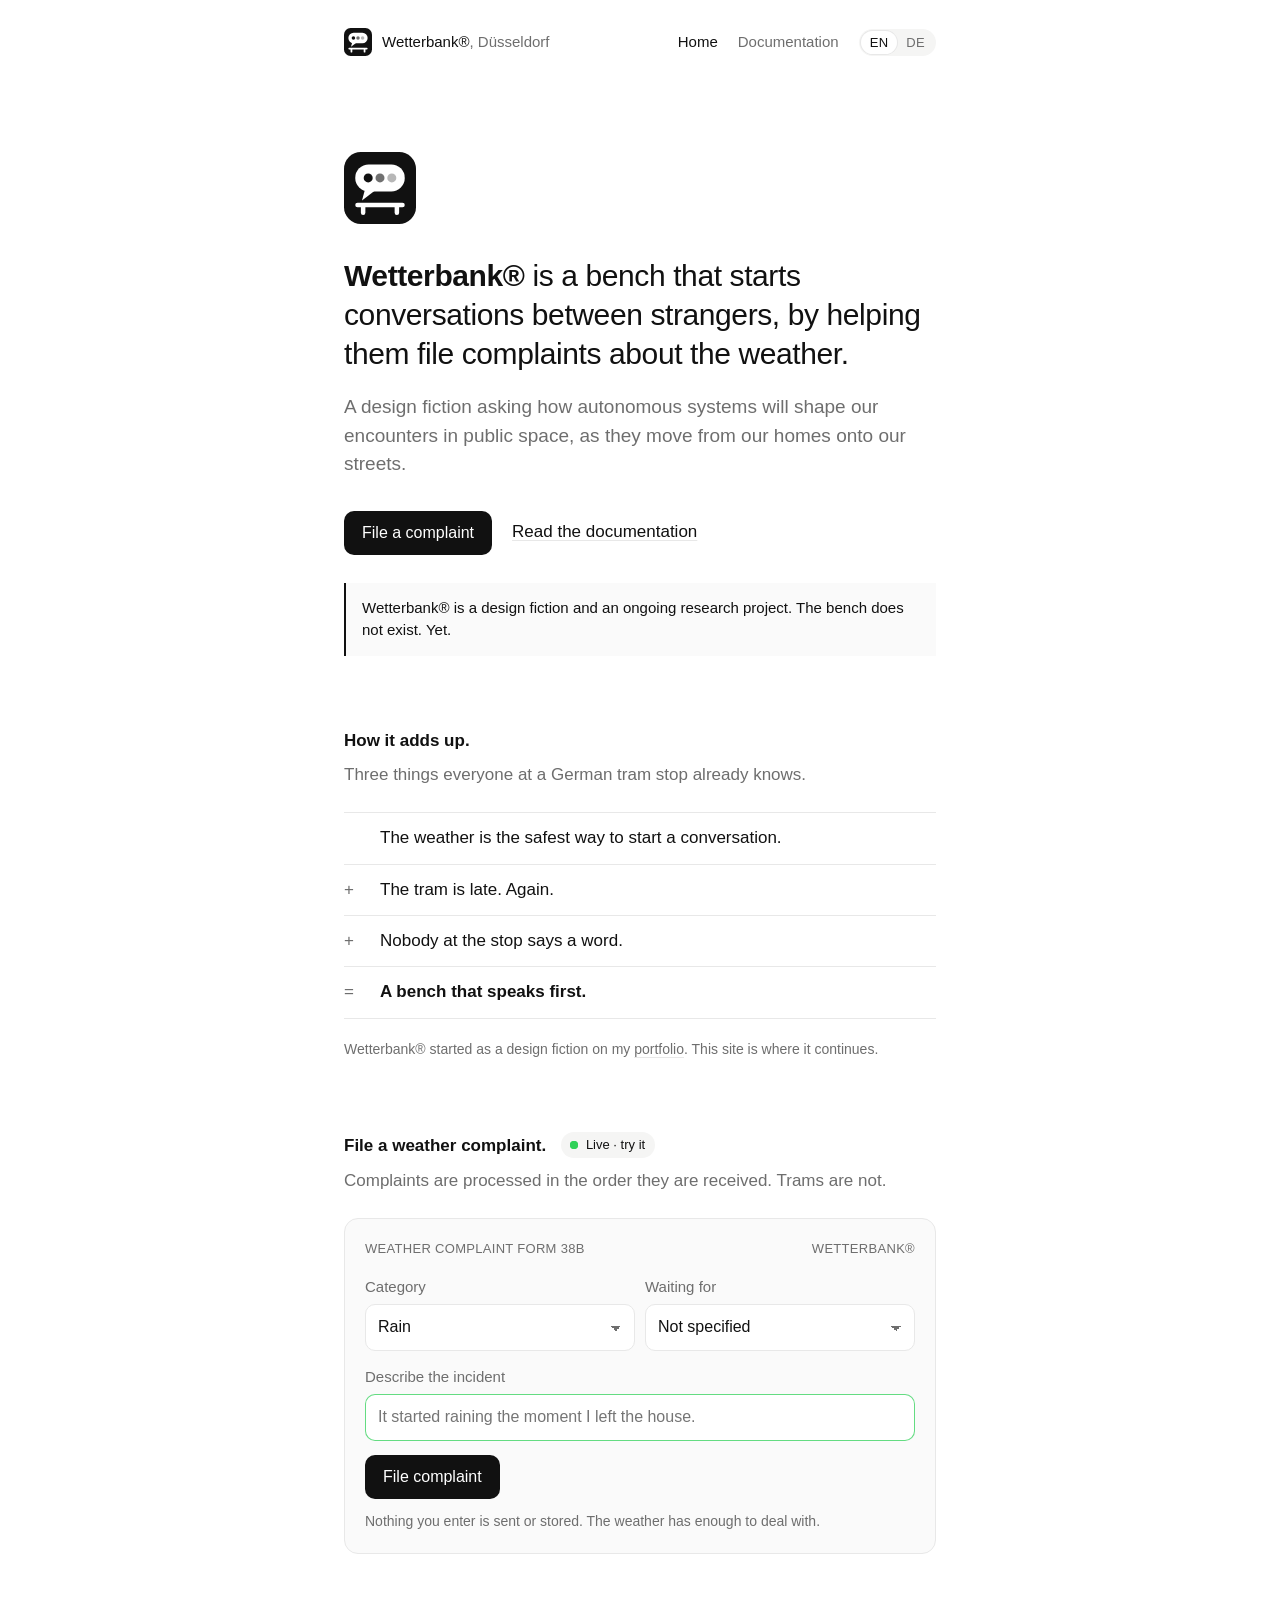
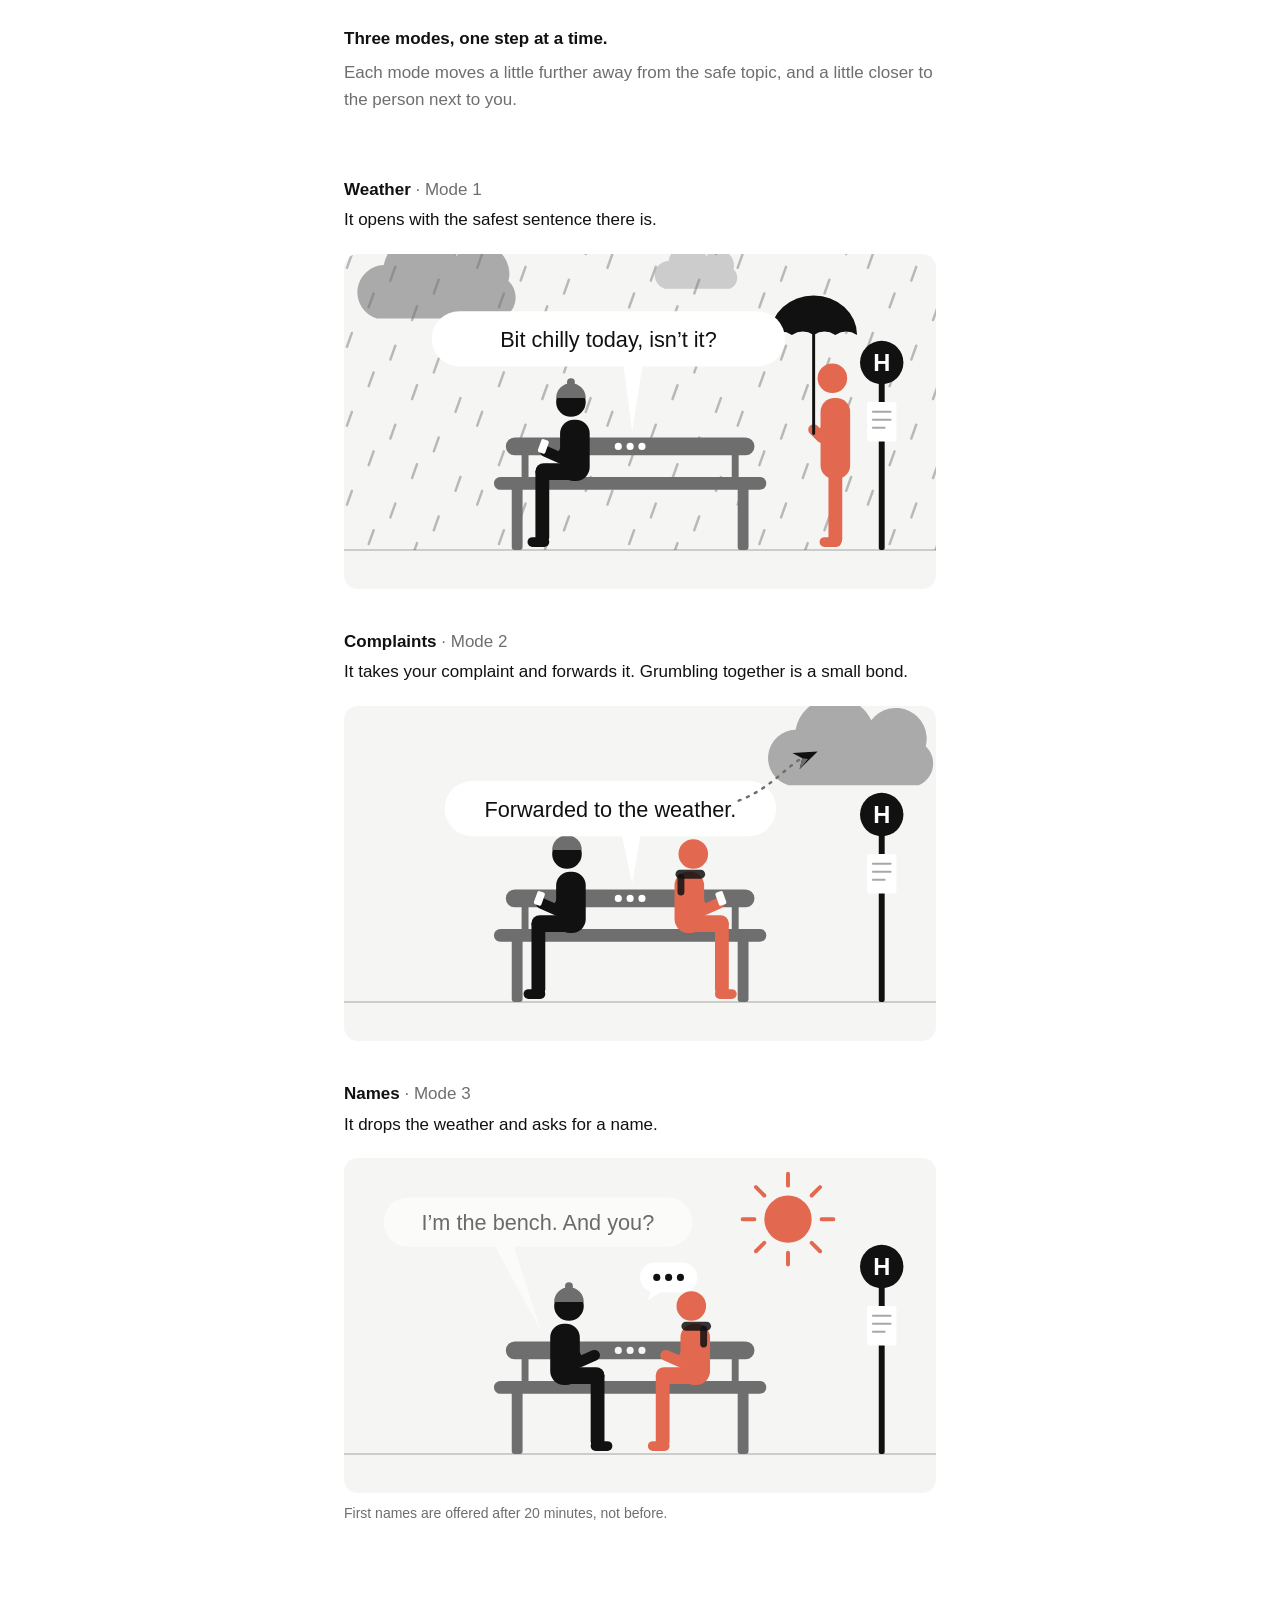
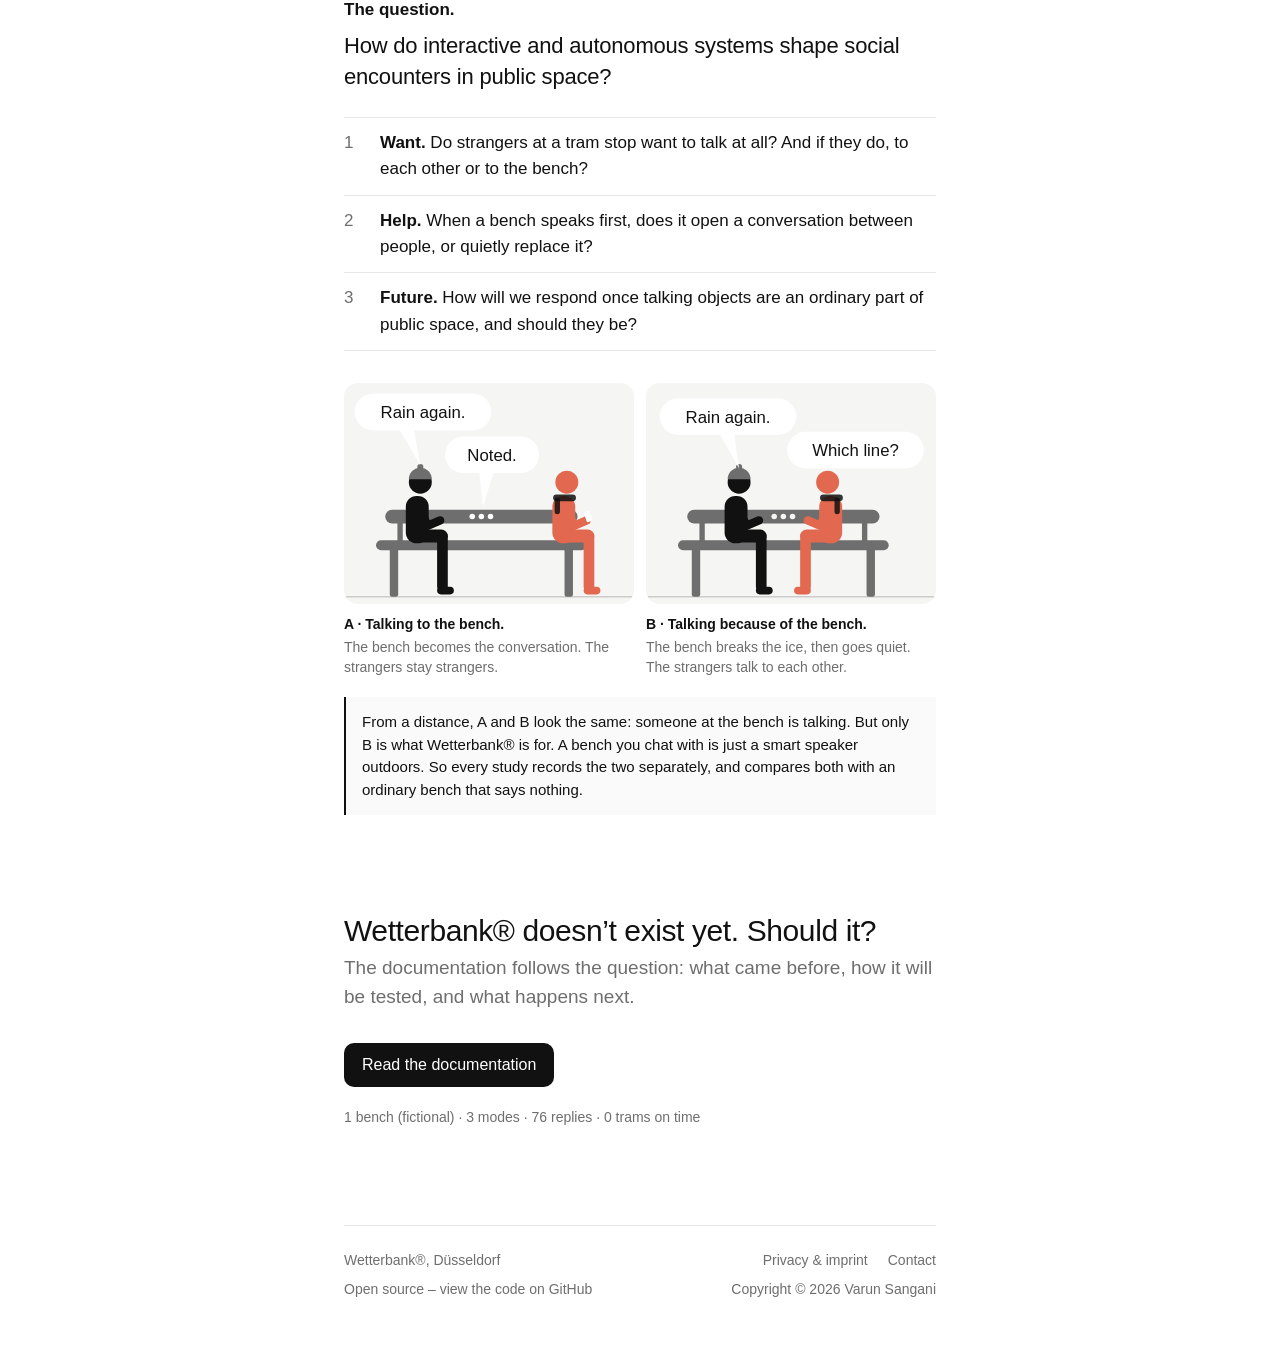
==== index.html @ 8c4094d8 "Pages always open at the top, also when embedded in a frame Co-Authored-By: Claude Opus 5.5 <noreply" ====
<!DOCTYPE html>
<html lang="en">
<head>
<meta charset="utf-8">
<meta name="viewport" content="width=device-width, initial-scale=1.0">
<title>Wetterbank® — a bench that starts conversations between strangers</title>
<meta name="description" content="Wetterbank® is a bench that starts conversations between strangers, by helping them file complaints about the weather. A design fiction asking how autonomous systems will shape our encounters in public space.">
<meta name="theme-color" content="#ffffff" media="(prefers-color-scheme: light)">
<meta name="theme-color" content="#111111" media="(prefers-color-scheme: dark)">
<meta property="og:type" content="website">
<meta property="og:site_name" content="Wetterbank®">
<meta property="og:title" content="Wetterbank® — a bench that starts conversations between strangers">
<meta property="og:description" content="By helping them file complaints about the weather. A design fiction about autonomous systems in public space.">
<meta property="og:image" content="https://va3runs.github.io/wetterbank/assets/og.png">
<meta property="og:url" content="https://va3runs.github.io/wetterbank/">
<meta name="twitter:card" content="summary_large_image">
<link rel="canonical" href="https://va3runs.github.io/wetterbank/">
<link rel="alternate" hreflang="en" href="https://va3runs.github.io/wetterbank/">
<link rel="alternate" hreflang="de" href="https://va3runs.github.io/wetterbank/de/">
<link rel="alternate" hreflang="x-default" href="https://va3runs.github.io/wetterbank/">
<link rel="icon" type="image/svg+xml" href="assets/icon.svg">
<link rel="apple-touch-icon" href="assets/icon-180.png">
<link rel="stylesheet" href="css/site.css">
<style>
.hero{padding:96px 0 0}
.hero .mark{width:72px;height:72px;margin:0 0 32px}
.notice{margin:28px 0 0;padding:14px 16px;border-left:2px solid var(--fg);background:var(--soft);font-size:15px;line-height:1.5}

/* The formula */
.formula{list-style:none;margin:0;padding:0}
.formula li{display:grid;grid-template-columns:28px 1fr;gap:8px;padding:12px 0;border-top:1px solid var(--line)}
.formula li:last-child{border-bottom:1px solid var(--line)}
.formula .op{color:var(--mute);font-variant-numeric:tabular-nums}
.formula li.eq strong{font-weight:600}
.spark{margin:20px 0 0}

/* Complaint form */
.desk{background:var(--soft);border:1px solid var(--line);border-radius:14px;padding:20px}
.live{display:inline-flex;align-items:center;gap:8px;margin-left:10px;padding:3px 10px 3px 9px;border-radius:999px;background:var(--panel);color:var(--fg);font-size:13px;font-weight:500;vertical-align:2px;text-decoration:none}
.live i{position:relative;width:8px;height:8px;border-radius:50%;background:#30d158;flex:none}
.live i::after{content:"";position:absolute;inset:0;border-radius:50%;background:#30d158}
@media (prefers-reduced-motion:no-preference){.live i::after{animation:pulse 1.6s ease-out infinite}}
@keyframes pulse{0%{transform:scale(1);opacity:.7}100%{transform:scale(3);opacity:0}}
.live:hover{background:var(--line)}
.desk{scroll-margin-top:24px;transition:box-shadow .3s}
.desk.called{box-shadow:0 0 0 3px #30d158}
.desk-head{display:flex;justify-content:space-between;gap:12px;font-size:13px;color:var(--mute);letter-spacing:.3px;text-transform:uppercase;margin:0 0 16px}
.field{margin:0 0 14px}
.field label{display:block;font-size:15px;color:var(--mute);margin:0 0 6px}
.pair{display:grid;grid-template-columns:1fr 1fr;gap:10px}
@media (max-width:480px){.pair{grid-template-columns:1fr}}
.desk select,.desk input{width:100%;font:inherit;font-size:max(16px,1rem);color:var(--fg);background:var(--bg);border:1px solid var(--line);border-radius:10px;padding:10px 12px;appearance:none;-webkit-appearance:none}
.desk select{background-image:linear-gradient(45deg,transparent 50%,var(--mute) 50%),linear-gradient(135deg,var(--mute) 50%,transparent 50%);background-position:calc(100% - 18px) 52%,calc(100% - 13px) 52%;background-size:5px 5px;background-repeat:no-repeat;padding-right:36px}
.desk select:focus,.desk input:focus{outline:none;border-color:var(--fg)}
.receipt{margin:16px 0 0;padding:14px 16px;border-radius:12px;background:var(--bg);border:1px solid var(--line)}
.receipt dl{display:grid;grid-template-columns:auto 1fr;gap:2px 14px;margin:0 0 10px;font-size:14px;color:var(--mute);font-variant-numeric:tabular-nums}
.receipt dt{margin:0}.receipt dd{margin:0;color:var(--fg)}
.receipt p{margin:0}
.desk .small{margin:12px 0 0}
/* The writing field glows while it waits for someone */
.desk #what{transition:border-color .2s,box-shadow .2s}
.desk.idle #what{border-color:rgba(48,209,88,.75)}
@media (prefers-reduced-motion:no-preference){.desk.idle #what{animation:glow 2.6s ease-in-out infinite}}
@media (prefers-reduced-motion:reduce){.desk.idle #what{box-shadow:0 0 0 3px rgba(48,209,88,.22)}}
@keyframes glow{0%,100%{box-shadow:0 0 0 0 rgba(48,209,88,0)}50%{box-shadow:0 0 0 6px rgba(48,209,88,.2)}}
.send{display:flex;flex-wrap:wrap;align-items:center;gap:8px 14px}
.hint{font-size:14px;margin:0}
.count{margin-left:auto;font-size:13px;color:var(--mute);font-variant-numeric:tabular-nums}
.desk .btn[disabled]{opacity:.6;cursor:progress}
.clear{display:flex;align-items:center;gap:12px;margin:12px 0 0;font-size:13px;color:var(--mute)}
.clear .bar{flex:1;min-width:40px;height:2px;background:var(--line);border-radius:2px;overflow:hidden}
.clear .bar span{display:block;height:100%;background:var(--mute);transform-origin:left center}
.clear button{white-space:nowrap;font:inherit;font-size:13px;color:var(--fg);background:none;border:0;padding:6px 0;cursor:pointer;text-decoration:underline;text-decoration-color:var(--line);text-underline-offset:3px}
.clear>span:first-child{white-space:nowrap}
@media (prefers-reduced-motion:reduce){.clear .bar{display:none}}

/* Modes */
.mode{padding:40px 0 0}
.mode h3 span{font-weight:400;color:var(--mute)}
.mode p{margin:0 0 20px}

/* Question */
.rq{font-size:22px;line-height:1.4;letter-spacing:-.2px;margin:0 0 24px}
.subq{counter-reset:q}
.subq li{display:grid;grid-template-columns:28px 1fr;gap:8px}
.subq li::before{counter-increment:q;content:counter(q);color:var(--mute);font-variant-numeric:tabular-nums}
.two{margin:32px 0 0}

/* Closing */
.closing{padding:96px 0 0}
.closing h2{font-size:30px;font-weight:400;letter-spacing:-.4px;line-height:1.3;margin:0 0 4px}
.stats{margin:20px 0 0;font-size:14px;color:var(--mute);font-variant-numeric:tabular-nums}
@media (max-width:520px){.hero{padding-top:64px}.closing h2{font-size:26px}.rq{font-size:20px}}
</style>
</head>
<body>
<div class="page">

<header class="top">
  <a class="by" href="./"><svg class="logo" viewBox="0 0 64 64" aria-hidden="true"><rect width="64" height="64" rx="15"/><rect class="mk" x="10" y="11" width="44" height="24" rx="12"/><path class="mk" d="M19 32 16 43 29 33Z"/><g class="dt"><circle cx="21.5" cy="23" r="4"/><circle cx="32" cy="23" r="4"/><circle cx="42.5" cy="23" r="4"/></g><path class="ln" d="M12 47H52M17 47v7M47 47v7"/></svg><span>Wetterbank®<span class="where">, Düsseldorf</span></span></a>
  <nav aria-label="Pages"><a href="./" aria-current="page">Home</a><a href="documentation.html">Documentation</a><span class="lang" role="group" aria-label="Language"><a href="./" hreflang="en" lang="en" aria-label="English" aria-current="true">EN</a><a href="de/index.html" hreflang="de" lang="de" aria-label="Deutsch">DE</a></span></nav>
</header>

<main>
  <div class="hero">
    <svg class="logo mark" viewBox="0 0 64 64" role="img" aria-label="Wetterbank® logo: a speech bubble with typing dots, above a bench"><rect width="64" height="64" rx="15"/><rect class="mk" x="10" y="11" width="44" height="24" rx="12"/><path class="mk" d="M19 32 16 43 29 33Z"/><g class="dt typing"><circle cx="21.5" cy="23" r="4"/><circle cx="32" cy="23" r="4"/><circle cx="42.5" cy="23" r="4"/></g><path class="ln" d="M12 47H52M17 47v7M47 47v7"/></svg>
    <h1><strong>Wetterbank®</strong> is a bench that starts conversations between strangers, by helping them file complaints about the weather.</h1>
    <p class="lede">A design fiction asking how autonomous systems will shape our encounters in public space, as they move from our homes onto our streets.</p>
    <div class="actions">
      <a class="btn" href="#desk" data-to-desk>File a complaint</a>
      <a href="documentation.html">Read the documentation</a>
    </div>
    <p class="notice">Wetterbank® is a design fiction and an ongoing research project. The bench does not exist. Yet.</p>
  </div>

  <section id="idea" aria-labelledby="idea-h">
    <h2 id="idea-h">How it adds up.</h2>
    <p class="sub">Three things everyone at a German tram stop already knows.</p>
    <ol class="formula">
      <li><span class="op"></span><span>The weather is the safest way to start a conversation.</span></li>
      <li><span class="op">+</span><span>The tram is late. Again.</span></li>
      <li><span class="op">+</span><span>Nobody at the stop says a word.</span></li>
      <li class="eq"><span class="op">=</span><span><strong>A bench that speaks first.</strong></span></li>
    </ol>
    <p class="spark small">Wetterbank® started as a design fiction on my <a href="https://va3runs.github.io/rnd/#wetterbank">portfolio</a>. This site is where it continues.</p>
  </section>

  <section id="file" aria-labelledby="file-h">
    <h2 id="file-h">File a weather complaint. <a class="live" href="#desk" data-to-desk aria-label="Live and interactive: go to the complaint box"><i aria-hidden="true"></i>Live · try it</a></h2>
    <p class="sub">Complaints are processed in the order they are received. Trams are not.</p>
    <form class="desk idle" id="desk" autocomplete="off" novalidate>
      <div class="desk-head"><span>Weather complaint form 38b</span><span>Wetterbank®</span></div>
      <div class="pair">
        <div class="field">
          <label for="cat">Category</label>
          <select id="cat">
            <option>Rain</option><option>Wind</option><option>Cold</option><option>Feels colder than measured</option><option>Too hot</option><option>Grey, in general</option><option>Other</option>
          </select>
        </div>
        <div class="field">
          <label for="line">Waiting for</label>
          <select id="line">
            <option>Not specified</option><option>U79</option><option>701</option><option>704</option><option>706</option><option>707</option><option>708</option><option>709</option><option>A tram that never came</option>
          </select>
        </div>
      </div>
      <div class="field">
        <label for="what">Describe the incident</label>
        <input id="what" type="text" maxlength="200" placeholder="It started raining the moment I left the house." enterkeyhint="send">
      </div>
      <div class="send">
        <button class="btn" type="submit" id="send">File complaint</button>
        <p class="hint" id="hint" role="status" aria-live="polite"></p>
        <span class="count" id="count" aria-hidden="true"></span>
      </div>
      <div class="receipt" id="receipt" hidden aria-live="polite"></div>
      <p class="small">Nothing you enter is sent or stored. The weather has enough to deal with.</p>
    </form>
  </section>

  <section id="modes" aria-labelledby="modes-h">
    <h2 id="modes-h">Three modes, one step at a time.</h2>
    <p class="sub">Each mode moves a little further away from the safe topic, and a little closer to the person next to you.</p>

    <div class="mode">
      <h3>Weather <span>· Mode 1</span></h3>
      <p>It opens with the safest sentence there is.</p>
      <figure>
        <svg class="il" viewBox="0 0 600 340" role="img" aria-label="A rainy tram stop. One person sits on the bench, another stands apart under an umbrella. The bench says: Bit chilly today, isn’t it?"><defs><clipPath id="en1-sky"><rect width="600" height="300"/></clipPath></defs><rect class="il-bg" width="600" height="340"/><g clip-path="url(#en1-sky)"><path d="M8 -80l-5 14 M52 -67l-5 14 M96 -54l-5 14 M140 -80l-5 14 M184 -67l-5 14 M228 -54l-5 14 M272 -80l-5 14 M316 -67l-5 14 M360 -54l-5 14 M404 -80l-5 14 M448 -67l-5 14 M492 -54l-5 14 M536 -80l-5 14 M580 -67l-5 14 M30 -40l-5 14 M74 -27l-5 14 M118 -14l-5 14 M162 -40l-5 14 M206 -27l-5 14 M250 -14l-5 14 M294 -40l-5 14 M338 -27l-5 14 M382 -14l-5 14 M426 -40l-5 14 M470 -27l-5 14 M514 -14l-5 14 M558 -40l-5 14 M602 -27l-5 14 M8 0l-5 14 M52 13l-5 14 M96 26l-5 14 M140 0l-5 14 M184 13l-5 14 M228 26l-5 14 M272 0l-5 14 M316 13l-5 14 M360 26l-5 14 M404 0l-5 14 M448 13l-5 14 M492 26l-5 14 M536 0l-5 14 M580 13l-5 14 M30 40l-5 14 M74 53l-5 14 M118 66l-5 14 M162 40l-5 14 M206 53l-5 14 M250 66l-5 14 M294 40l-5 14 M338 53l-5 14 M382 66l-5 14 M426 40l-5 14 M470 53l-5 14 M514 66l-5 14 M558 40l-5 14 M602 53l-5 14 M8 80l-5 14 M52 93l-5 14 M96 106l-5 14 M140 80l-5 14 M184 93l-5 14 M228 106l-5 14 M272 80l-5 14 M316 93l-5 14 M360 106l-5 14 M404 80l-5 14 M448 93l-5 14 M492 106l-5 14 M536 80l-5 14 M580 93l-5 14 M30 120l-5 14 M74 133l-5 14 M118 146l-5 14 M162 120l-5 14 M206 133l-5 14 M250 146l-5 14 M294 120l-5 14 M338 133l-5 14 M382 146l-5 14 M426 120l-5 14 M470 133l-5 14 M514 146l-5 14 M558 120l-5 14 M602 133l-5 14 M8 160l-5 14 M52 173l-5 14 M96 186l-5 14 M140 160l-5 14 M184 173l-5 14 M228 186l-5 14 M272 160l-5 14 M316 173l-5 14 M360 186l-5 14 M404 160l-5 14 M448 173l-5 14 M492 186l-5 14 M536 160l-5 14 M580 173l-5 14 M30 200l-5 14 M74 213l-5 14 M118 226l-5 14 M162 200l-5 14 M206 213l-5 14 M250 226l-5 14 M294 200l-5 14 M338 213l-5 14 M382 226l-5 14 M426 200l-5 14 M470 213l-5 14 M514 226l-5 14 M558 200l-5 14 M602 213l-5 14 M8 240l-5 14 M52 253l-5 14 M96 266l-5 14 M140 240l-5 14 M184 253l-5 14 M228 266l-5 14 M272 240l-5 14 M316 253l-5 14 M360 266l-5 14 M404 240l-5 14 M448 253l-5 14 M492 266l-5 14 M536 240l-5 14 M580 253l-5 14 M30 280l-5 14 M74 293l-5 14 M118 306l-5 14 M162 280l-5 14 M206 293l-5 14 M250 306l-5 14 M294 280l-5 14 M338 293l-5 14 M382 306l-5 14 M426 280l-5 14 M470 293l-5 14 M514 306l-5 14 M558 280l-5 14 M602 293l-5 14" class="il-rain"/></g><g class="il-cloud" transform="translate(100 40) scale(1.15)"><path d="M-58 22a24 24 0 0 1 6-47a34 34 0 0 1 64-8a26 26 0 0 1 46 22a20 20 0 0 1-6 33z"/></g><g class="il-cloud far" transform="translate(360 22) scale(0.6)"><path d="M-58 22a24 24 0 0 1 6-47a34 34 0 0 1 64-8a26 26 0 0 1 46 22a20 20 0 0 1-6 33z"/></g><path d="M0 300H600" class="il-ground"/><g class="il-stop">
  <rect x="542" y="118" width="6" height="182" rx="2" class="il-fg"/>
  <circle cx="545" cy="110" r="22" class="il-fg"/>
  <text x="545" y="119" text-anchor="middle" class="il-h">H</text>
  <rect x="530" y="150" width="30" height="40" rx="3" class="il-paper"/>
  <path d="M536 160h18M536 168h18M536 176h12" class="il-rule"/>
</g><g class="il-bench">
  <rect x="164" y="186" width="252" height="18" rx="9"/>
  <rect x="180" y="200" width="7" height="30"/><rect x="393" y="200" width="7" height="30"/>
  <rect x="152" y="226" width="276" height="13" rx="6.5"/>
  <rect x="170" y="236" width="11" height="64" rx="3"/><rect x="399" y="236" width="11" height="64" rx="3"/>
</g>
<g class="il-dot on"><circle cx="278" cy="195" r="3.6"/><circle cx="290" cy="195" r="3.6"/><circle cx="302" cy="195" r="3.6"/></g><g class="il-a">
  <rect x="219" y="168" width="30" height="62" rx="14"/>
  <circle cx="230" cy="150" r="15"/>
  <rect x="194" y="212" width="46" height="17" rx="8.5"/>
  <rect x="194" y="214" width="14" height="80" rx="7"/>
  <rect x="186" y="287" width="22" height="10" rx="5"/>
  <path d="M232 184L220 207L204 200" class="il-arm"/>
</g><rect x="198" y="188" width="8" height="14" rx="2" class="il-phone" transform="rotate(20 202 195)"/><path d="M215 146a15 15 0 0 1 30 0z" class="il-hat"/><circle cx="230" cy="130" r="4" class="il-hat"/><g class="il-b">
  <circle cx="495" cy="126" r="15"/>
  <rect x="483" y="146" width="30" height="82" rx="14"/>
  <rect x="491" y="220" width="14" height="76" rx="7"/>
  <rect x="482" y="287" width="22" height="10" rx="5"/>
  <path d="M496 162L484 186L476 178" class="il-arm"/>
</g><path d="M476 182V80" class="il-handle"/>
<path d="M432 82a44 40 0 0 1 88 0q-11-7-22 0q-11-7-22 0q-11-7-22 0q-11-7-22 0z" class="il-umbrella"/><g class="il-bubble">
  <path d="M283 110L292 180L303 110z" class="il-bub"/>
  <rect x="89.0" y="58" width="358" height="56" rx="28.0" class="il-bub"/>
  <text x="268.0" y="94.0" text-anchor="middle" class="il-say">Bit chilly today, isn’t it?</text>
</g></svg>
      </figure>
    </div>

    <div class="mode">
      <h3>Complaints <span>· Mode 2</span></h3>
      <p>It takes your complaint and forwards it. Grumbling together is a small bond.</p>
      <figure>
        <svg class="il" viewBox="0 0 600 340" role="img" aria-label="Two people sit at opposite ends of the bench. A paper plane carries a complaint up to the cloud. The bench says: Forwarded to the weather."><defs><clipPath id="en2-sky"><rect width="600" height="300"/></clipPath></defs><rect class="il-bg" width="600" height="340"/><g class="il-cloud" transform="translate(520 54) scale(1.2)"><path d="M-58 22a24 24 0 0 1 6-47a34 34 0 0 1 64-8a26 26 0 0 1 46 22a20 20 0 0 1-6 33z"/></g><path d="M0 300H600" class="il-ground"/><g class="il-stop">
  <rect x="542" y="118" width="6" height="182" rx="2" class="il-fg"/>
  <circle cx="545" cy="110" r="22" class="il-fg"/>
  <text x="545" y="119" text-anchor="middle" class="il-h">H</text>
  <rect x="530" y="150" width="30" height="40" rx="3" class="il-paper"/>
  <path d="M536 160h18M536 168h18M536 176h12" class="il-rule"/>
</g><g class="il-bench">
  <rect x="164" y="186" width="252" height="18" rx="9"/>
  <rect x="180" y="200" width="7" height="30"/><rect x="393" y="200" width="7" height="30"/>
  <rect x="152" y="226" width="276" height="13" rx="6.5"/>
  <rect x="170" y="236" width="11" height="64" rx="3"/><rect x="399" y="236" width="11" height="64" rx="3"/>
</g>
<g class="il-dot on"><circle cx="278" cy="195" r="3.6"/><circle cx="290" cy="195" r="3.6"/><circle cx="302" cy="195" r="3.6"/></g><g class="il-a">
  <rect x="215" y="168" width="30" height="62" rx="14"/>
  <circle cx="226" cy="150" r="15"/>
  <rect x="190" y="212" width="46" height="17" rx="8.5"/>
  <rect x="190" y="214" width="14" height="80" rx="7"/>
  <rect x="182" y="287" width="22" height="10" rx="5"/>
  <path d="M228 184L216 207L200 200" class="il-arm"/>
</g><rect x="194" y="188" width="8" height="14" rx="2" class="il-phone" transform="rotate(20 198 195)"/><path d="M211 146a15 15 0 0 1 30 0z" class="il-hat"/><circle cx="226" cy="130" r="4" class="il-hat"/><g class="il-b">
  <rect x="335" y="168" width="30" height="62" rx="14"/>
  <circle cx="354" cy="150" r="15"/>
  <rect x="344" y="212" width="46" height="17" rx="8.5"/>
  <rect x="376" y="214" width="14" height="80" rx="7"/>
  <rect x="376" y="287" width="22" height="10" rx="5"/>
  <path d="M352 184L364 207L380 200" class="il-arm"/>
</g><rect x="378" y="188" width="8" height="14" rx="2" class="il-phone" transform="rotate(-20 382 195)"/><rect x="336" y="166" width="30" height="9" rx="4.5" class="il-scarf"/><rect x="338" y="170" width="7" height="22" rx="3.5" class="il-scarf"/><g class="il-bubble">
  <path d="M281 128L292 180L301 128z" class="il-bub"/>
  <rect x="102.0" y="76" width="336" height="56" rx="28.0" class="il-bub"/>
  <text x="270.0" y="112.0" text-anchor="middle" class="il-say">Forwarded to the weather.</text>
</g><path d="M400 96C436 82 450 58 470 50" class="il-trail"/><g class="il-plane" transform="translate(480 46) rotate(-24)"><path d="M0 0L-24 -9L-17 0L-24 9Z"/><path d="M-17 0L-24 9L-12 3Z" class="il-plane-fold"/></g></svg>
      </figure>
    </div>

    <div class="mode">
      <h3>Names <span>· Mode 3</span></h3>
      <p>It drops the weather and asks for a name.</p>
      <figure>
        <svg class="il" viewBox="0 0 600 340" role="img" aria-label="Sunshine. The two people now sit close together, and one of them is about to say something. The bench, quieter, says: I’m the bench. And you?"><defs><clipPath id="en3-sky"><rect width="600" height="300"/></clipPath></defs><rect class="il-bg" width="600" height="340"/><g class="il-sun"><circle cx="450" cy="62" r="24"/><path class="il-rays" d="M484.0 62.0L496.0 62.0 M474.0 86.0L482.5 94.5 M450.0 96.0L450.0 108.0 M426.0 86.0L417.5 94.5 M416.0 62.0L404.0 62.0 M426.0 38.0L417.5 29.5 M450.0 28.0L450.0 16.0 M474.0 38.0L482.5 29.5"/></g><path d="M0 300H600" class="il-ground"/><g class="il-stop">
  <rect x="542" y="118" width="6" height="182" rx="2" class="il-fg"/>
  <circle cx="545" cy="110" r="22" class="il-fg"/>
  <text x="545" y="119" text-anchor="middle" class="il-h">H</text>
  <rect x="530" y="150" width="30" height="40" rx="3" class="il-paper"/>
  <path d="M536 160h18M536 168h18M536 176h12" class="il-rule"/>
</g><g class="il-bench">
  <rect x="164" y="186" width="252" height="18" rx="9"/>
  <rect x="180" y="200" width="7" height="30"/><rect x="393" y="200" width="7" height="30"/>
  <rect x="152" y="226" width="276" height="13" rx="6.5"/>
  <rect x="170" y="236" width="11" height="64" rx="3"/><rect x="399" y="236" width="11" height="64" rx="3"/>
</g>
<g class="il-dot"><circle cx="278" cy="195" r="3.6"/><circle cx="290" cy="195" r="3.6"/><circle cx="302" cy="195" r="3.6"/></g><g class="il-a">
  <rect x="209" y="168" width="30" height="62" rx="14"/>
  <circle cx="228" cy="150" r="15"/>
  <rect x="218" y="212" width="46" height="17" rx="8.5"/>
  <rect x="250" y="214" width="14" height="80" rx="7"/>
  <rect x="250" y="287" width="22" height="10" rx="5"/>
  <path d="M226 184L238 207L254 200" class="il-arm"/>
</g><path d="M213 146a15 15 0 0 1 30 0z" class="il-hat"/><circle cx="228" cy="130" r="4" class="il-hat"/><g class="il-b">
  <rect x="341" y="168" width="30" height="62" rx="14"/>
  <circle cx="352" cy="150" r="15"/>
  <rect x="316" y="212" width="46" height="17" rx="8.5"/>
  <rect x="316" y="214" width="14" height="80" rx="7"/>
  <rect x="308" y="287" width="22" height="10" rx="5"/>
  <path d="M354 184L342 207L326 200" class="il-arm"/>
</g><rect x="342" y="166" width="30" height="9" rx="4.5" class="il-scarf"/><rect x="361" y="170" width="7" height="22" rx="3.5" class="il-scarf"/><g class="il-bubble faded">
  <path d="M151 86L200 176L171 86z" class="il-bub"/>
  <rect x="40" y="40" width="313" height="50" rx="25.0" class="il-bub"/>
  <text x="196.5" y="73.0" text-anchor="middle" class="il-say">I’m the bench. And you?</text>
</g><g class="il-talk"><rect x="300" y="106" width="58" height="30" rx="15"/><path d="M312 132L308 144L324 134z"/></g><g class="il-talkdots"><circle cx="317" cy="121" r="3.6"/><circle cx="329" cy="121" r="3.6"/><circle cx="341" cy="121" r="3.6"/></g></svg>
        <figcaption>First names are offered after 20 minutes, not before.</figcaption>
      </figure>
    </div>
  </section>

  <section id="question" aria-labelledby="q-h">
    <h2 id="q-h">The question.</h2>
    <p class="rq">How do interactive and autonomous systems shape social encounters in public space?</p>
    <ol class="plain subq">
      <li><span><strong>Want.</strong> Do strangers at a tram stop want to talk at all? And if they do, to each other or to the bench?</span></li>
      <li><span><strong>Help.</strong> When a bench speaks first, does it open a conversation between people, or quietly replace it?</span></li>
      <li><span><strong>Future.</strong> How will we respond once talking objects are an ordinary part of public space, and should they be?</span></li>
    </ol>
    <div class="ab" role="group" aria-label="Two possible outcomes">
      <figure><svg class="il" viewBox="110 20 380 290" role="img" aria-label="A: one person talks to the bench, which answers. The other person sits at the far end, facing away, on their phone."><rect class="il-bg" x="110" y="20" width="380" height="290"/><path d="M0 300H600" class="il-ground"/><g class="il-bench">
  <rect x="164" y="186" width="252" height="18" rx="9"/>
  <rect x="180" y="200" width="7" height="30"/><rect x="393" y="200" width="7" height="30"/>
  <rect x="152" y="226" width="276" height="13" rx="6.5"/>
  <rect x="170" y="236" width="11" height="64" rx="3"/><rect x="399" y="236" width="11" height="64" rx="3"/>
</g>
<g class="il-dot on"><circle cx="278" cy="195" r="3.6"/><circle cx="290" cy="195" r="3.6"/><circle cx="302" cy="195" r="3.6"/></g><g class="il-a">
  <rect x="191" y="168" width="30" height="62" rx="14"/>
  <circle cx="210" cy="150" r="15"/>
  <rect x="200" y="212" width="46" height="17" rx="8.5"/>
  <rect x="232" y="214" width="14" height="80" rx="7"/>
  <rect x="232" y="287" width="22" height="10" rx="5"/>
  <path d="M208 184L220 207L236 200" class="il-arm"/>
</g><path d="M195 146a15 15 0 0 1 30 0z" class="il-hat"/><circle cx="210" cy="130" r="4" class="il-hat"/><g class="il-b">
  <rect x="383" y="168" width="30" height="62" rx="14"/>
  <circle cx="402" cy="150" r="15"/>
  <rect x="392" y="212" width="46" height="17" rx="8.5"/>
  <rect x="424" y="214" width="14" height="80" rx="7"/>
  <rect x="424" y="287" width="22" height="10" rx="5"/>
  <path d="M400 184L412 207L428 200" class="il-arm"/>
</g><rect x="426" y="188" width="8" height="14" rx="2" class="il-phone" transform="rotate(-20 430 195)"/><rect x="384" y="166" width="30" height="9" rx="4.5" class="il-scarf"/><rect x="386" y="170" width="7" height="22" rx="3.5" class="il-scarf"/><g class="il-bubble">
  <path d="M181 78L210 128L201 78z" class="il-bub"/>
  <rect x="124" y="34" width="179" height="48" rx="24.0" class="il-bub"/>
  <text x="213.5" y="66.0" text-anchor="middle" class="il-say">Rain again.</text>
</g><g class="il-bubble">
  <path d="M287 134L292 182L307 134z" class="il-bub"/>
  <rect x="242.5" y="90" width="123" height="48" rx="24.0" class="il-bub"/>
  <text x="304.0" y="122.0" text-anchor="middle" class="il-say">Noted.</text>
</g></svg><figcaption><strong>A · Talking to the bench.</strong> The bench becomes the conversation. The strangers stay strangers.</figcaption></figure>
      <figure><svg class="il" viewBox="110 20 380 290" role="img" aria-label="B: the bench is quiet. The two people sit facing each other and talk: one says rain again, the other asks which line."><rect class="il-bg" x="110" y="20" width="380" height="290"/><path d="M0 300H600" class="il-ground"/><g class="il-bench">
  <rect x="164" y="186" width="252" height="18" rx="9"/>
  <rect x="180" y="200" width="7" height="30"/><rect x="393" y="200" width="7" height="30"/>
  <rect x="152" y="226" width="276" height="13" rx="6.5"/>
  <rect x="170" y="236" width="11" height="64" rx="3"/><rect x="399" y="236" width="11" height="64" rx="3"/>
</g>
<g class="il-dot"><circle cx="278" cy="195" r="3.6"/><circle cx="290" cy="195" r="3.6"/><circle cx="302" cy="195" r="3.6"/></g><g class="il-a">
  <rect x="213" y="168" width="30" height="62" rx="14"/>
  <circle cx="232" cy="150" r="15"/>
  <rect x="222" y="212" width="46" height="17" rx="8.5"/>
  <rect x="254" y="214" width="14" height="80" rx="7"/>
  <rect x="254" y="287" width="22" height="10" rx="5"/>
  <path d="M230 184L242 207L258 200" class="il-arm"/>
</g><path d="M217 146a15 15 0 0 1 30 0z" class="il-hat"/><circle cx="232" cy="130" r="4" class="il-hat"/><g class="il-b">
  <rect x="337" y="168" width="30" height="62" rx="14"/>
  <circle cx="348" cy="150" r="15"/>
  <rect x="312" y="212" width="46" height="17" rx="8.5"/>
  <rect x="312" y="214" width="14" height="80" rx="7"/>
  <rect x="304" y="287" width="22" height="10" rx="5"/>
  <path d="M350 184L338 207L322 200" class="il-arm"/>
</g><rect x="338" y="166" width="30" height="9" rx="4.5" class="il-scarf"/><rect x="357" y="170" width="7" height="22" rx="3.5" class="il-scarf"/><g class="il-bubble">
  <path d="M205 84L232 132L225 84z" class="il-bub"/>
  <rect x="128" y="40" width="179" height="48" rx="24.0" class="il-bub"/>
  <text x="217.5" y="72.0" text-anchor="middle" class="il-say">Rain again.</text>
</g><g class="il-bubble">
  <path d="M322 128L346 132L342 128z" class="il-bub"/>
  <rect x="295" y="84" width="179" height="48" rx="24.0" class="il-bub"/>
  <text x="384.5" y="116.0" text-anchor="middle" class="il-say">Which line?</text>
</g></svg><figcaption><strong>B · Talking because of the bench.</strong> The bench breaks the ice, then goes quiet. The strangers talk to each other.</figcaption></figure>
    </div>
    <p class="ab-note">From a distance, A and B look the same: someone at the bench is talking. But only B is what Wetterbank® is for. A bench you chat with is just a smart speaker outdoors. So every study records the two separately, and compares both with an ordinary bench that says nothing.</p>
  </section>

  <section class="closing">
    <h2>Wetterbank® doesn’t exist yet. Should it?</h2>
    <p class="lede">The documentation follows the question: what came before, how it will be tested, and what happens next.</p>
    <div class="actions"><a class="btn" href="documentation.html">Read the documentation</a></div>
    <p class="stats">1 bench (fictional) · 3 modes · 76 replies · 0 trams on time</p>
  </section>
</main>

<footer>
  <span class="f-name">Wetterbank®, Düsseldorf</span>
  <span class="f-links"><a href="privacy.html">Privacy &amp; imprint</a><a href="mailto:varuns@ik.me?subject=Wetterbank">Contact</a></span>
  <a class="f-src" href="https://github.com/va3runs/wetterbank" target="_blank" rel="noopener">Open source – view the code on GitHub</a>
  <span class="f-copy">Copyright © <span data-year>2026</span> Varun Sangani</span>
  <script>document.querySelectorAll("[data-year]").forEach(function (e) { e.textContent = new Date().getFullYear(); });</script>
</footer>

</div>

<script src="js/desk.js" defer></script>
<script>
/* Open every page at the top. Inside an embedding frame the outer page can keep the old scroll position, so ask it to show this page from the start. */
(function () {
  if (location.hash) return;
  function top() {
    window.scrollTo(0, 0);
    if (window.top !== window) { try { document.body.scrollIntoView({ block: "start" }); } catch (e) {} }
  }
  top();
  window.addEventListener("load", function () { top(); setTimeout(top, 60); });
})();
</script>
</body>
</html>
---- css/site.css ----
/* Wetterbank · one quiet stylesheet for every page. */
:root{
  --bg:#ffffff; --fg:#111111; --mute:#6e6e6e; --line:#e8e8e8; --panel:#f5f5f4; --soft:#fafafa;
  --btn:#111111; --btn-fg:#ffffff; --accent:#e2694f;
  --font:-apple-system,BlinkMacSystemFont,"SF Pro Text","Inter","Segoe UI",Roboto,"Helvetica Neue",Arial,sans-serif;
  --mono:ui-monospace,"SF Mono",Menlo,Consolas,monospace;
  color-scheme:light dark;
}
@media (prefers-color-scheme:dark){
  :root{--bg:#111111;--fg:#ededed;--mute:#9a9a9a;--line:#262626;--panel:#1a1a1a;--soft:#161616;--btn:#ededed;--btn-fg:#111111}
}
*,*::before,*::after{box-sizing:border-box}
html{-webkit-text-size-adjust:100%;scroll-padding-top:24px}
body{margin:0;background:var(--bg);color:var(--fg);font:400 17px/1.55 var(--font);-webkit-font-smoothing:antialiased}
a{color:inherit;text-decoration:underline;text-decoration-color:var(--line);text-underline-offset:3px;text-decoration-thickness:1px}
a:hover{text-decoration-color:currentColor}
:focus-visible{outline:2px solid var(--fg);outline-offset:3px;border-radius:4px}
strong{font-weight:600}
p{margin:0 0 1em}
img,svg{display:block}
.page{max-width:640px;margin:0 auto;padding:0 24px}

/* Header */
.top{display:flex;flex-wrap:wrap;align-items:center;justify-content:space-between;gap:12px 24px;padding:28px 0 0;font-size:15px}
.by{display:flex;align-items:center;gap:10px;text-decoration:none;color:var(--fg)}
.by .logo{width:28px;height:28px}
.by .where{color:var(--mute)}
.top nav{display:flex;align-items:center;gap:20px}
.top nav a{text-decoration:none;color:var(--mute)}
.top nav a:hover,.top nav a[aria-current="page"]{color:var(--fg)}
/* Language switch: a small two-way pill, same family as the Live badge */
.lang{display:inline-flex;padding:2px;border-radius:999px;background:var(--panel);font-size:13px;font-weight:500;line-height:1}
.lang a,.top nav .lang a{padding:5px 9px;border-radius:999px;color:var(--mute);text-decoration:none;letter-spacing:.3px}
.lang a:hover,.top nav .lang a:hover{color:var(--fg)}
.lang a[aria-current="true"],.top nav .lang a[aria-current="true"]{background:var(--bg);color:var(--fg);box-shadow:0 0 0 1px var(--line)}
.logo rect{fill:var(--fg)}
.logo .mk{fill:var(--bg)}
.logo .dt{fill:var(--fg)}
/* Still frame of the typing dots: the first is speaking, the others follow */
.logo .dt circle:nth-child(2){opacity:.6}
.logo .dt circle:nth-child(3){opacity:.3}
.logo .ln{fill:none;stroke:var(--bg);stroke-width:4;stroke-linecap:round}

/* Type */
h1{font-size:30px;line-height:1.3;font-weight:400;letter-spacing:-.4px;margin:0 0 20px}
h1 strong{font-weight:600}
h2{font-size:17px;font-weight:600;margin:0 0 8px}
h3{font-size:17px;font-weight:600;margin:0 0 4px}
.lede{font-size:19px;line-height:1.5;color:var(--mute);margin:0}
.sub{color:var(--mute);margin:0 0 24px}
.small{font-size:14px;color:var(--mute)}
.mute{color:var(--mute)}
section{padding:72px 0 0}
@media (max-width:520px){h1{font-size:26px}.top nav{gap:16px}}

/* Buttons */
.actions{display:flex;flex-wrap:wrap;align-items:center;gap:12px 20px;margin:32px 0 0}
.btn{display:inline-flex;align-items:center;justify-content:center;min-height:44px;padding:10px 18px;border:0;border-radius:10px;background:var(--btn);color:var(--btn-fg);font:500 16px/1 var(--font);text-decoration:none;cursor:pointer}
.btn:hover{opacity:.88}

/* Lists with hairlines */
ul.plain,ol.plain{list-style:none;margin:0;padding:0}
ul.plain>li,ol.plain>li{padding:12px 0;border-top:1px solid var(--line)}
ul.plain>li:last-child,ol.plain>li:last-child{border-bottom:1px solid var(--line)}

/* Figures */
figure{margin:0}
figure svg{width:100%;height:auto;border-radius:14px}
figcaption{font-size:14px;color:var(--mute);margin:10px 0 0}
.p-bg{fill:var(--panel)}
.p-bub{fill:var(--bg);stroke:var(--line);stroke-width:2}
.p-txt{fill:var(--fg);font:500 25px var(--font)}
.p-ln{fill:none;stroke:var(--fg);stroke-width:3.5;stroke-linecap:round;stroke-linejoin:round}
.p-fill rect{fill:var(--panel)}
.p-soft{fill:none;stroke:var(--mute);stroke-width:3;stroke-linecap:round;stroke-linejoin:round}
.p-dash{fill:none;stroke:var(--mute);stroke-width:2.5;stroke-dasharray:2 8;stroke-linecap:round}
.p-dot{fill:var(--accent)}
.p-lab{fill:var(--mute);font:500 20px var(--font)}

footer{margin:96px 0 0;padding:24px 0 48px;border-top:1px solid var(--line);font-size:14px;line-height:1.5;color:var(--mute);display:grid;grid-template-columns:1fr auto;grid-template-areas:"name links" "src copy";gap:8px 24px}
.f-name{grid-area:name}.f-links{grid-area:links;display:flex;gap:20px;justify-content:flex-end}.f-src{grid-area:src;justify-self:start}.f-copy{grid-area:copy;text-align:right;font-variant-numeric:tabular-nums}
footer a{color:inherit;text-decoration:none}
footer a:hover{color:var(--fg)}
@media (max-width:560px){footer{grid-template-columns:1fr;grid-template-areas:"name" "src" "links" "copy"}.f-links{justify-content:flex-start}.f-copy{text-align:left;margin-top:12px}}

@media (prefers-reduced-motion:no-preference){
  .typing circle{animation:typing 1.4s ease-in-out infinite}
  .typing circle:nth-child(2){animation-delay:.18s}
  .typing circle:nth-child(3){animation-delay:.36s}
}
@keyframes typing{0%,60%,100%{transform:translateY(0);opacity:.45}30%{transform:translateY(-3px);opacity:1}}

/* The bench's reply: short messages, typed one after another */
.chat{display:flex;flex-direction:column;align-items:flex-start;gap:6px}
.receipt .say{margin:0;max-width:92%;padding:8px 12px;border-radius:14px 14px 14px 4px;background:var(--panel);line-height:1.45}
.receipt .say.dots{display:inline-flex;align-items:center;gap:4px;padding:13px 12px}
.say.dots i{width:6px;height:6px;border-radius:50%;background:var(--mute)}
@media (prefers-reduced-motion:no-preference){
  .say{animation:say .18s ease-out}
  .say.dots i{animation:typing 1.2s ease-in-out infinite}
  .say.dots i:nth-child(2){animation-delay:.15s}
  .say.dots i:nth-child(3){animation-delay:.3s}
}
@keyframes say{from{opacity:0;transform:translateY(4px)}to{opacity:1;transform:none}}

/* Mode illustrations */
.il-bg{fill:var(--panel)}
.il-ground{stroke:var(--fg);stroke-opacity:.18;stroke-width:2}
.il-fg{fill:var(--fg)}
.il-h{fill:var(--bg);font:700 24px var(--font)}
.il-paper{fill:var(--bg)}
.il-rule{stroke:var(--mute);stroke-width:2;stroke-linecap:round;opacity:.6}
.il-bench rect{fill:var(--mute)}
.il-dot circle{fill:var(--panel)}
.il-dot.on circle{fill:var(--bg)}
.il-a{fill:var(--fg)}
.il-b{fill:var(--accent)}
.il-hat{fill:var(--mute)}
.il-scarf{fill:var(--fg);opacity:.85}
.il-handle{fill:none;stroke:var(--fg);stroke-width:3;stroke-linecap:round}
.il-umbrella{fill:var(--fg)}
.il-arm{fill:none;stroke-width:11;stroke-linecap:round;stroke-linejoin:round}
.il-a .il-arm{stroke:var(--fg)}
.il-b .il-arm{stroke:var(--accent)}
.il-phone{fill:var(--bg)}
.il-bub{fill:var(--bg)}
.il-bubble.faded{opacity:.6}
.il-say{fill:var(--fg);font:500 22px var(--font)}
.il-rain{fill:none;stroke:var(--mute);stroke-width:2.5;stroke-linecap:round;opacity:.45}
.il-cloud path{fill:var(--mute);opacity:.55}
.il-cloud.far path{opacity:.3}
.il-sun circle{fill:var(--accent)}
.il-rays{stroke:var(--accent);stroke-width:4;stroke-linecap:round}
.il-trail{fill:none;stroke:var(--mute);stroke-width:2.5;stroke-dasharray:2 7;stroke-linecap:round}
.il-plane path{fill:var(--fg)}
.il-plane .il-plane-fold{fill:var(--mute)}
.il-talk{fill:var(--bg)}
.il-talkdots circle{fill:var(--fg)}
@media (prefers-reduced-motion:no-preference){
  .il-rain{animation:il-rain 1.8s linear infinite}
  .il-dot.on circle,.il-talkdots circle{animation:typing 1.4s ease-in-out infinite;transform-box:fill-box}
  .il-dot.on circle:nth-child(2),.il-talkdots circle:nth-child(2){animation-delay:.18s}
  .il-dot.on circle:nth-child(3),.il-talkdots circle:nth-child(3){animation-delay:.36s}
  .il-cloud{animation:il-drift 9s ease-in-out infinite alternate}
  .il-rays{animation:il-spin 30s linear infinite;transform-box:fill-box;transform-origin:center}
  .il-plane{animation:il-bob 2.4s ease-in-out infinite}
}
@keyframes il-rain{from{transform:translate(0,0)}to{transform:translate(-20px,80px)}}
@keyframes il-drift{from{translate:0 0}to{translate:14px 0}}
@keyframes il-spin{to{transform:rotate(360deg)}}
@keyframes il-bob{0%,100%{translate:0 0}50%{translate:0 -4px}}

/* A/B comparison under "The question" */
.ab{display:grid;grid-template-columns:1fr 1fr;gap:12px;margin:32px 0 0}
.ab figcaption{font-size:14px;line-height:1.45;color:var(--mute)}
.ab figcaption strong{display:block;color:var(--fg);font-weight:600;margin:0 0 2px}
.ab-note{margin:20px 0 0;padding:14px 16px;border-left:2px solid var(--fg);background:var(--soft);font-size:15px;line-height:1.5}
@media (max-width:520px){.ab{grid-template-columns:1fr;gap:20px}}
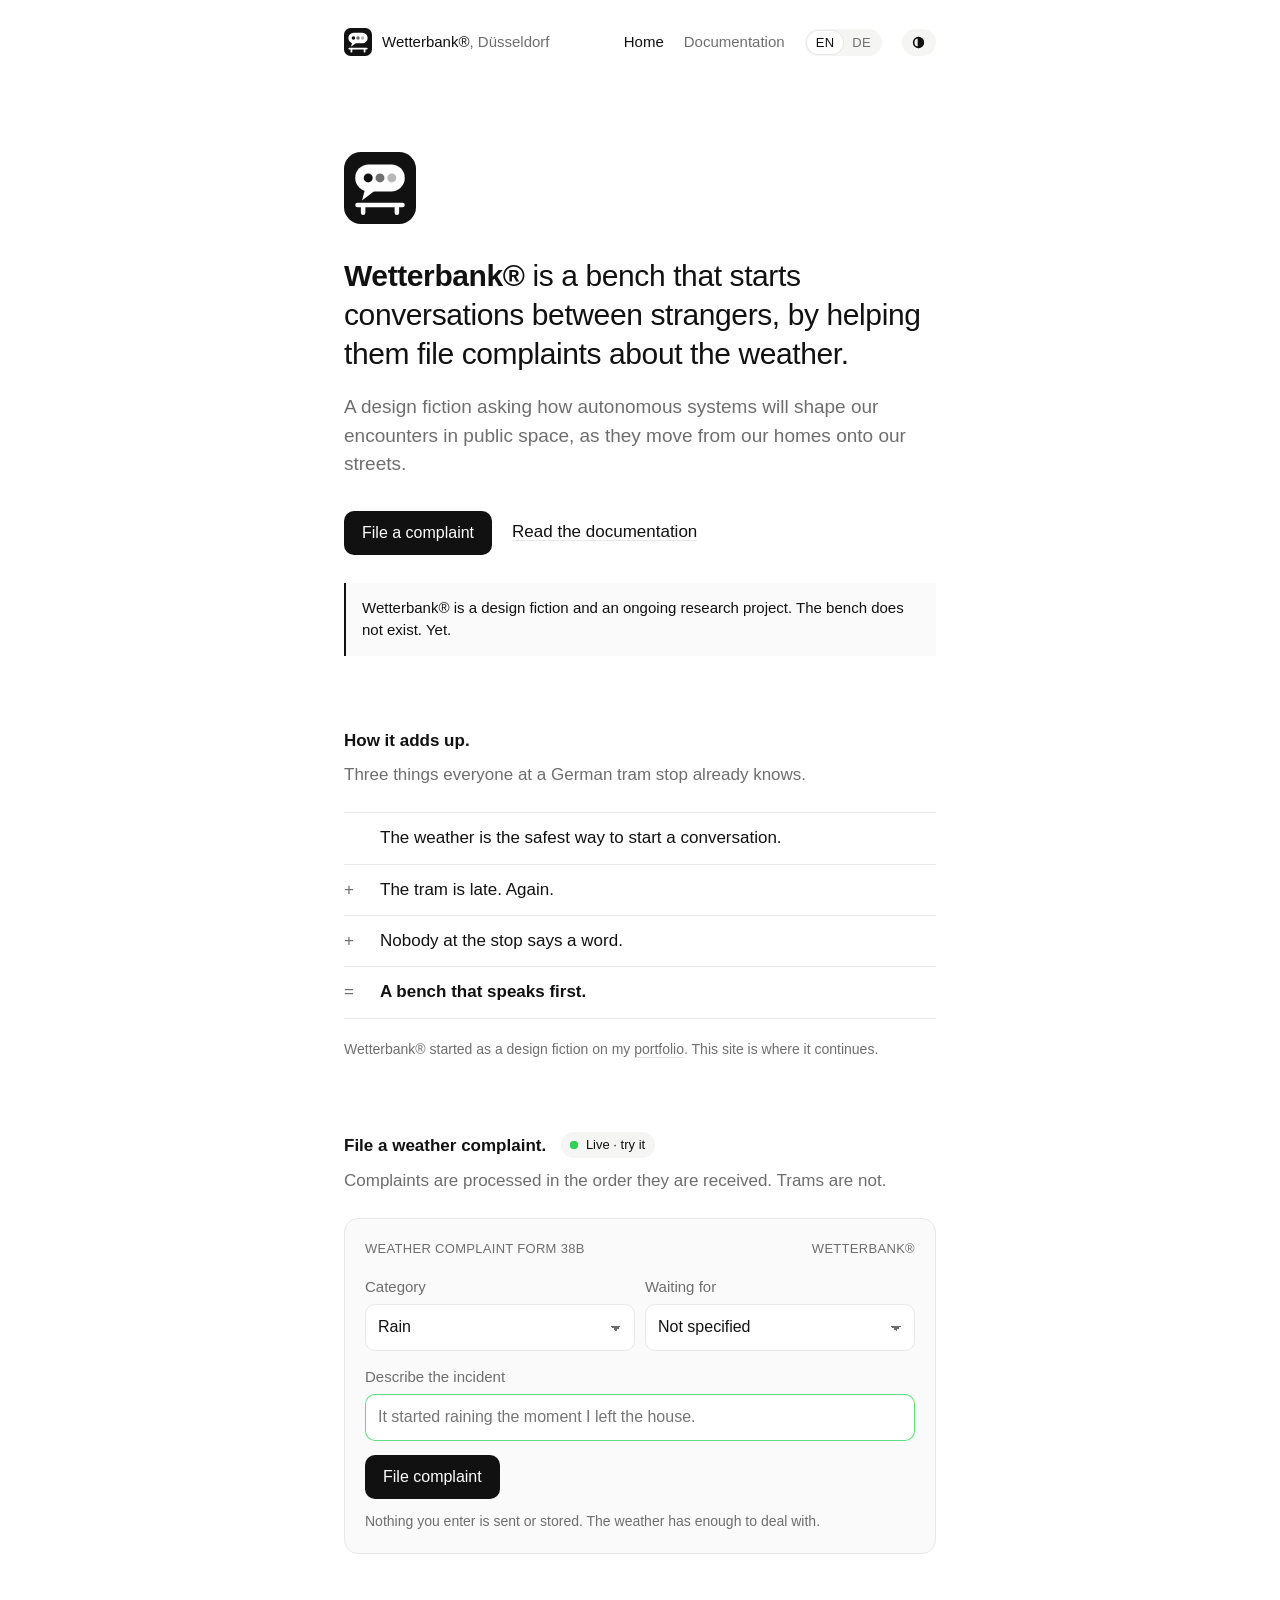
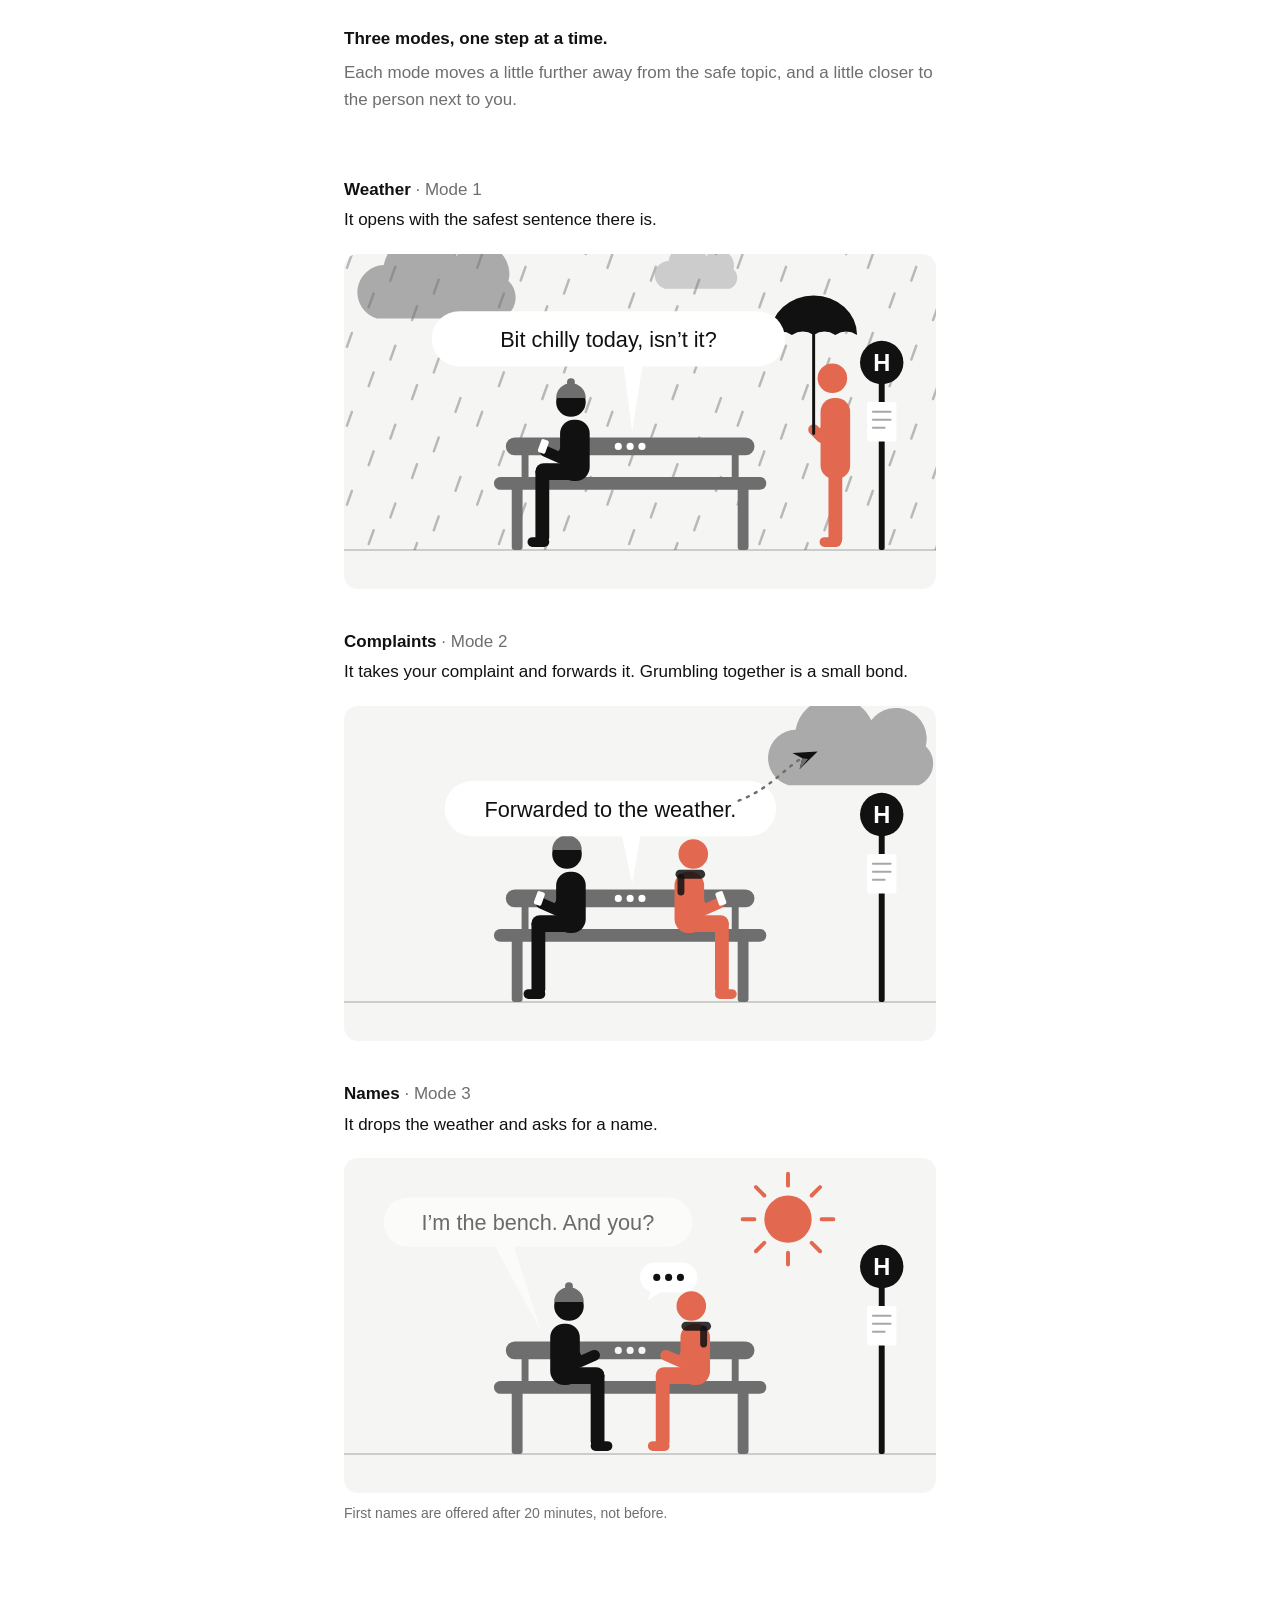
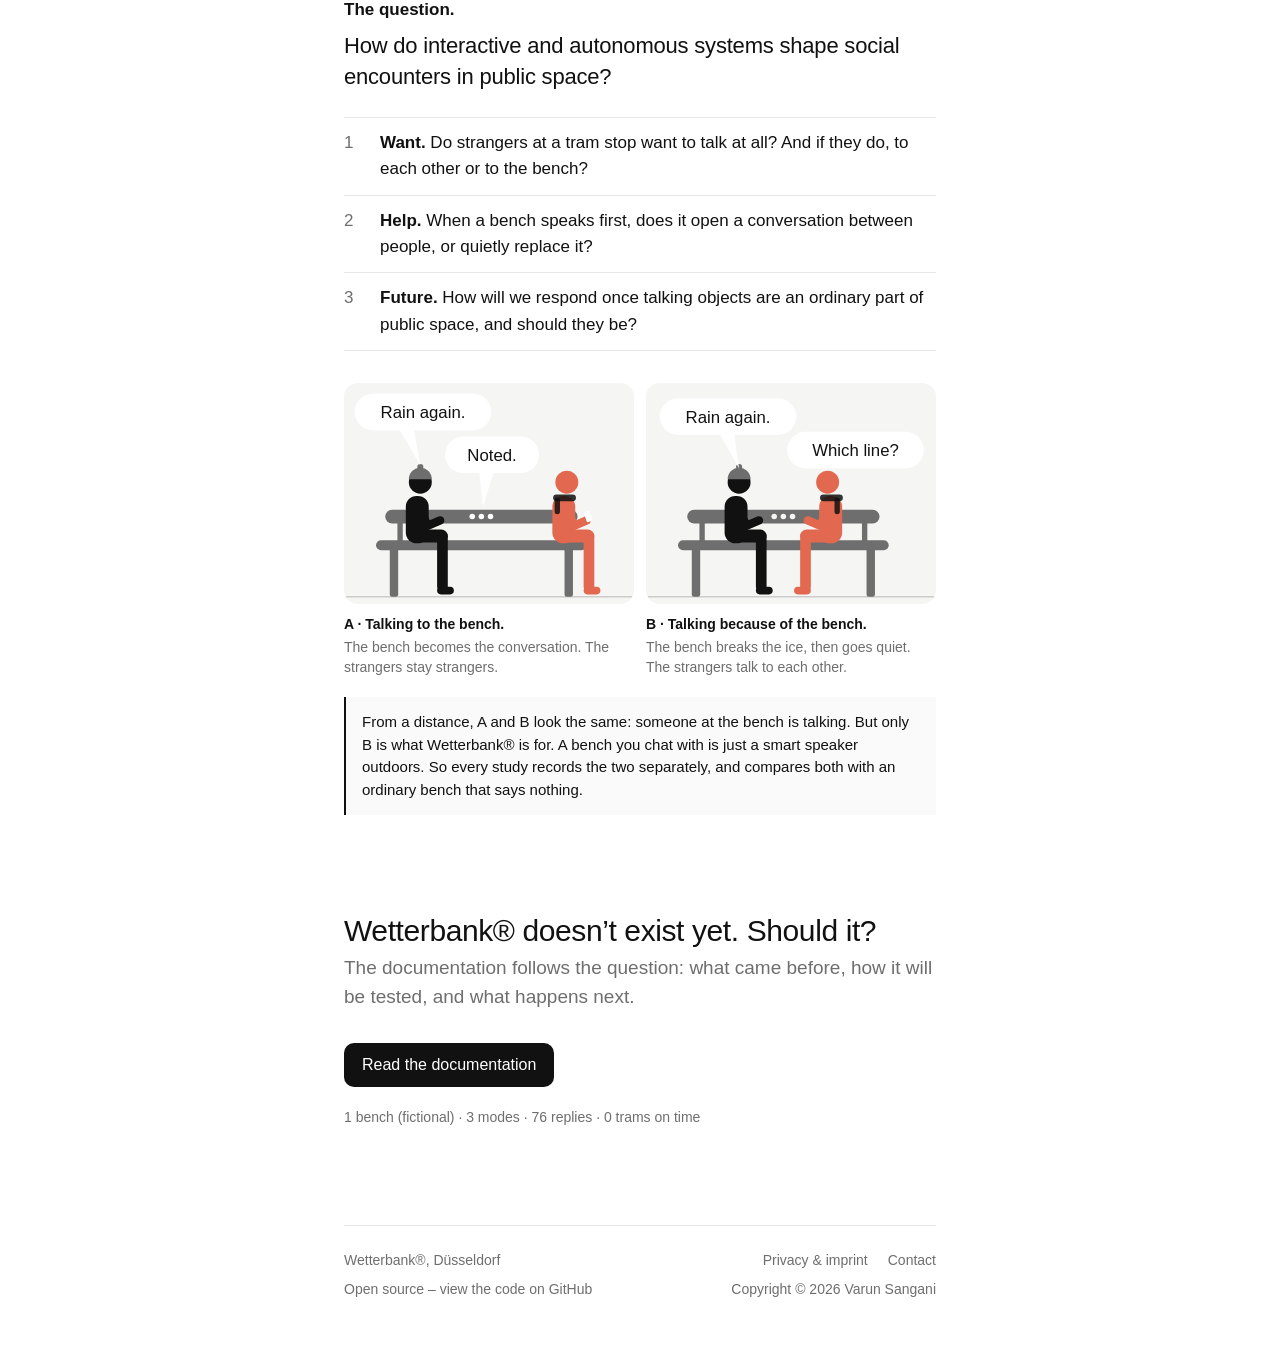
==== commit 773dbe88: "Season themes: System (default), Spring, Summer, Autumn, Winter, with a compact picker in the header" ====
--- a/index.html
+++ b/index.html
@@ -2,6 +2,7 @@
 <html lang="en">
 <head>
 <meta charset="utf-8">
+<script>try{var t=localStorage.getItem("wb-theme");if(/^(spring|summer|autumn|winter)$/.test(t))document.documentElement.setAttribute("data-theme",t)}catch(e){}</script>
 <meta name="viewport" content="width=device-width, initial-scale=1.0">
 <title>Wetterbank® — a bench that starts conversations between strangers</title>
 <meta name="description" content="Wetterbank® is a bench that starts conversations between strangers, by helping them file complaints about the weather. A design fiction asking how autonomous systems will shape our encounters in public space.">
@@ -92,13 +93,14 @@
 .stats{margin:20px 0 0;font-size:14px;color:var(--mute);font-variant-numeric:tabular-nums}
 @media (max-width:520px){.hero{padding-top:64px}.closing h2{font-size:26px}.rq{font-size:20px}}
 </style>
+<link rel="stylesheet" href="css/themes.css">
 </head>
 <body>
 <div class="page">
 
 <header class="top">
   <a class="by" href="./"><svg class="logo" viewBox="0 0 64 64" aria-hidden="true"><rect width="64" height="64" rx="15"/><rect class="mk" x="10" y="11" width="44" height="24" rx="12"/><path class="mk" d="M19 32 16 43 29 33Z"/><g class="dt"><circle cx="21.5" cy="23" r="4"/><circle cx="32" cy="23" r="4"/><circle cx="42.5" cy="23" r="4"/></g><path class="ln" d="M12 47H52M17 47v7M47 47v7"/></svg><span>Wetterbank®<span class="where">, Düsseldorf</span></span></a>
-  <nav aria-label="Pages"><a href="./" aria-current="page">Home</a><a href="documentation.html">Documentation</a><span class="lang" role="group" aria-label="Language"><a href="./" hreflang="en" lang="en" aria-label="English" aria-current="true">EN</a><a href="de/index.html" hreflang="de" lang="de" aria-label="Deutsch">DE</a></span></nav>
+  <nav aria-label="Pages"><a href="./" aria-current="page">Home</a><a href="documentation.html">Documentation</a><span class="lang" role="group" aria-label="Language"><a href="./" hreflang="en" lang="en" aria-label="English" aria-current="true">EN</a><a href="de/index.html" hreflang="de" lang="de" aria-label="Deutsch">DE</a></span><label class="theme"><svg viewBox="0 0 16 16" aria-hidden="true"><circle cx="8" cy="8" r="3"/><path d="M8 1.5v1.5M8 13v1.5M1.5 8H3M13 8h1.5M3.4 3.4l1 1M11.6 11.6l1 1M3.4 12.6l1-1M11.6 4.4l1-1"/></svg><span class="vh">Theme</span><select data-theme-picker aria-label="Theme" title="Theme"><option value="system">System</option><option value="spring">Spring</option><option value="summer">Summer</option><option value="autumn">Autumn</option><option value="winter">Winter</option></select></label></nav>
 </header>
 
 <main>
@@ -380,5 +382,6 @@
   window.addEventListener("load", function () { top(); setTimeout(top, 60); });
 })();
 </script>
+<script src="js/theme.js" defer></script>
 </body>
 </html>
--- a/css/site.css
+++ b/css/site.css
@@ -25,7 +25,7 @@
 .by{display:flex;align-items:center;gap:10px;text-decoration:none;color:var(--fg)}
 .by .logo{width:28px;height:28px}
 .by .where{color:var(--mute)}
-.top nav{display:flex;align-items:center;gap:20px}
+.top nav{display:flex;flex-wrap:wrap;align-items:center;gap:10px 20px}
 .top nav a{text-decoration:none;color:var(--mute)}
 .top nav a:hover,.top nav a[aria-current="page"]{color:var(--fg)}
 /* Language switch: a small two-way pill, same family as the Live badge */
@@ -156,3 +156,5 @@
 .ab figcaption strong{display:block;color:var(--fg);font-weight:600;margin:0 0 2px}
 .ab-note{margin:20px 0 0;padding:14px 16px;border-left:2px solid var(--fg);background:var(--soft);font-size:15px;line-height:1.5}
 @media (max-width:520px){.ab{grid-template-columns:1fr;gap:20px}}
+
+.vh{position:absolute;width:1px;height:1px;overflow:hidden;clip:rect(0 0 0 0);white-space:nowrap}
--- a/css/themes.css
+++ b/css/themes.css
@@ -0,0 +1,24 @@
+/* Wetterbank® seasons. "System" (no data-theme) follows the device's light/dark setting.
+   Each season only swaps colour tokens, so it costs nothing to load. */
+:root[data-theme="spring"]{color-scheme:light;--bg:#f7f9f2;--fg:#1c2a1e;--mute:#5d6e5f;--line:#dfe7d6;--panel:#ebf1e2;--soft:#fafcf6;--btn:#1c2a1e;--btn-fg:#f7f9f2;--accent:#d8738b}
+:root[data-theme="summer"]{color-scheme:light;--bg:#fffaf0;--fg:#22190c;--mute:#7a6a4c;--line:#f1e5cb;--panel:#fbefd6;--soft:#fffcf6;--btn:#22190c;--btn-fg:#fffaf0;--accent:#ef9a2c}
+:root[data-theme="autumn"]{color-scheme:light;--bg:#f6efe7;--fg:#2b1d13;--mute:#7b6452;--line:#e7d9ca;--panel:#eee2d3;--soft:#faf5ef;--btn:#2b1d13;--btn-fg:#f6efe7;--accent:#c2522c}
+:root[data-theme="winter"]{color-scheme:dark;--bg:#0f151d;--fg:#e6edf5;--mute:#8e9cae;--line:#223041;--panel:#17212d;--soft:#131b25;--btn:#e6edf5;--btn-fg:#0f151d;--accent:#7fb3e6}
+/* Header icon on the pages that use an image */
+:root[data-theme] .by img{filter:none}
+:root[data-theme="winter"] .by img{filter:invert(1)}
+body{transition:background-color .35s ease,color .35s ease}
+@media (prefers-reduced-motion:reduce){body{transition:none}}
+
+/* Theme picker: a native select, so phones show their own picker */
+.theme{position:relative;display:inline-flex;align-items:center}
+.theme select{appearance:none;-webkit-appearance:none;font:500 13px/1 var(--font);color:var(--fg);background:var(--panel);border:0;border-radius:999px;padding:7px 26px 7px 28px;cursor:pointer;max-width:9.5em}
+.theme select:focus-visible{outline:2px solid var(--fg);outline-offset:2px}
+.theme svg{position:absolute;left:9px;width:13px;height:13px;pointer-events:none;fill:none;stroke:var(--fg);stroke-width:2;stroke-linecap:round}
+.theme::after{content:"";position:absolute;right:11px;top:50%;width:5px;height:5px;margin-top:-4px;border-right:1.5px solid var(--mute);border-bottom:1.5px solid var(--mute);transform:rotate(45deg);pointer-events:none}
+/* The picker shows only its season icon; opening it lists the names (the phone's own menu on mobile) */
+.theme select{width:34px;padding:7px 0;color:transparent;text-indent:-999px}
+.theme select option{color:initial;text-indent:0}
+.theme::after{display:none}
+.theme svg{left:10px}
+.theme:hover select{background:var(--line)}
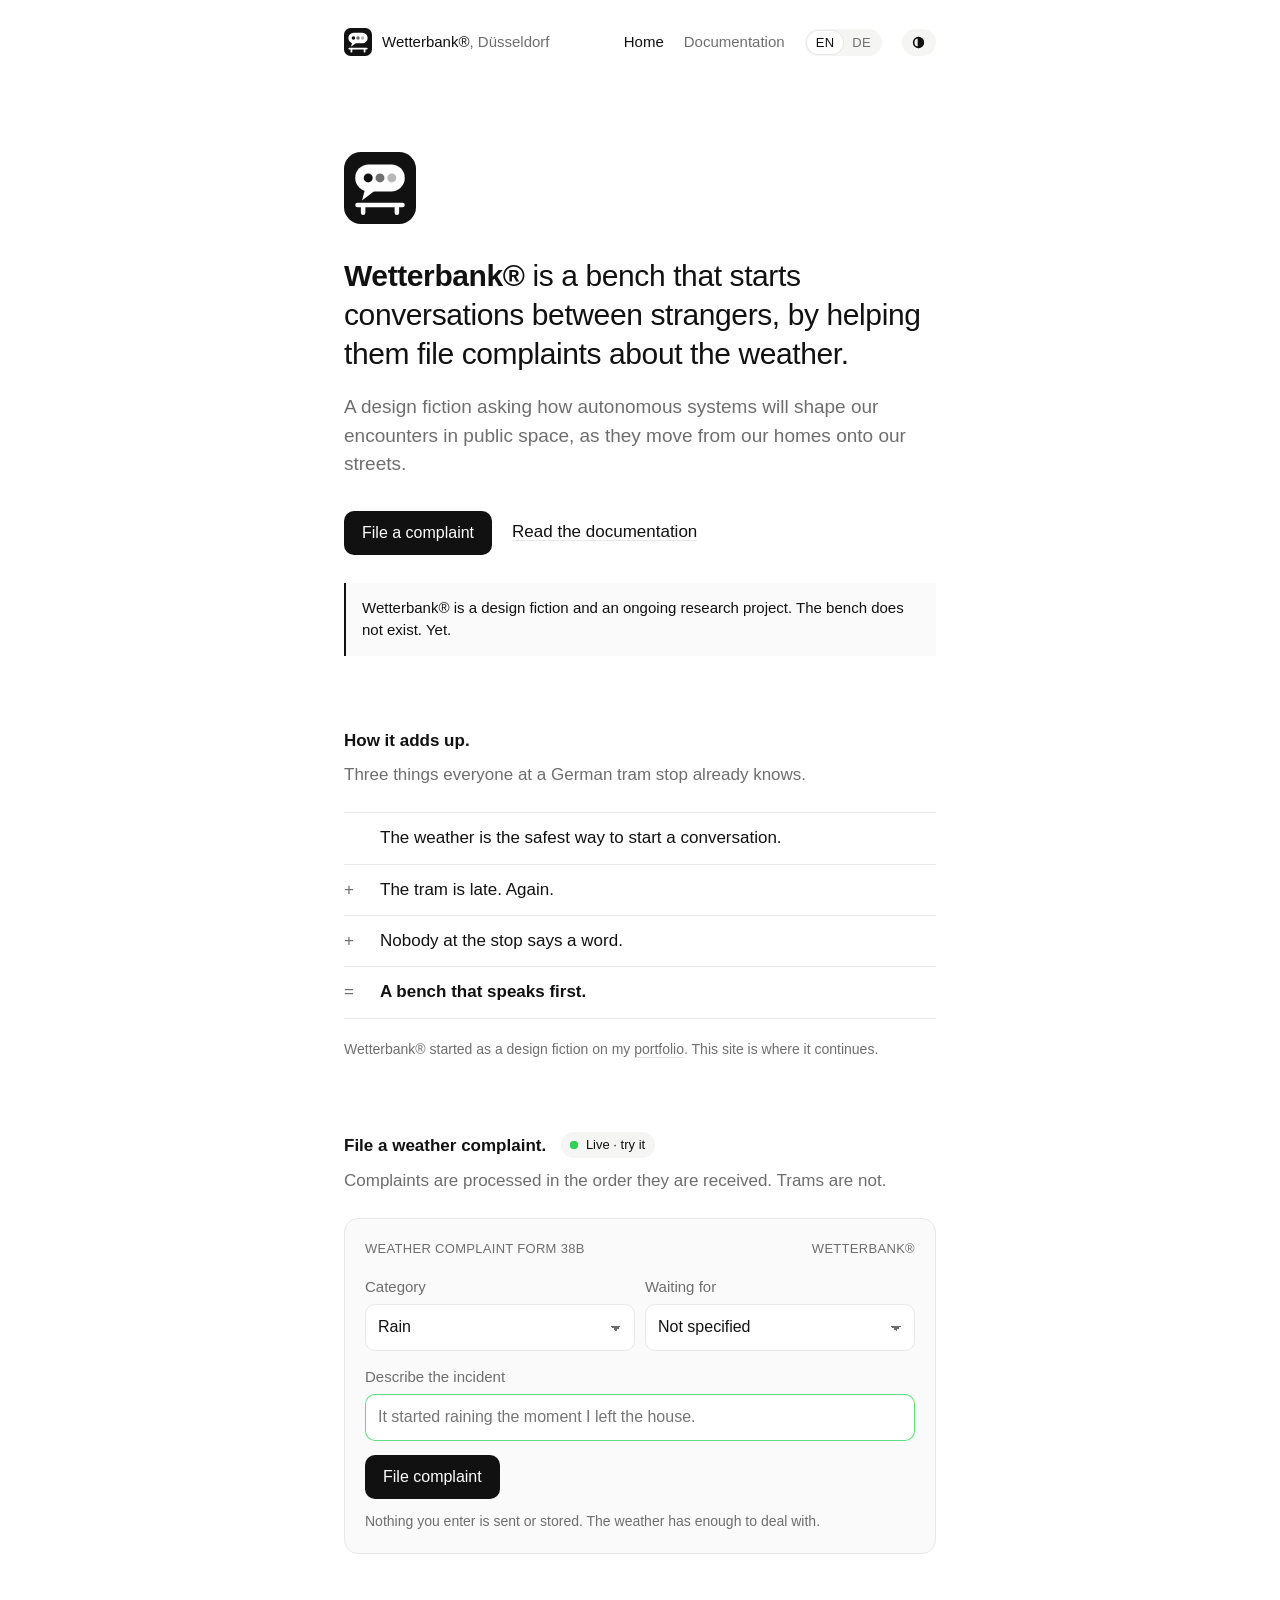
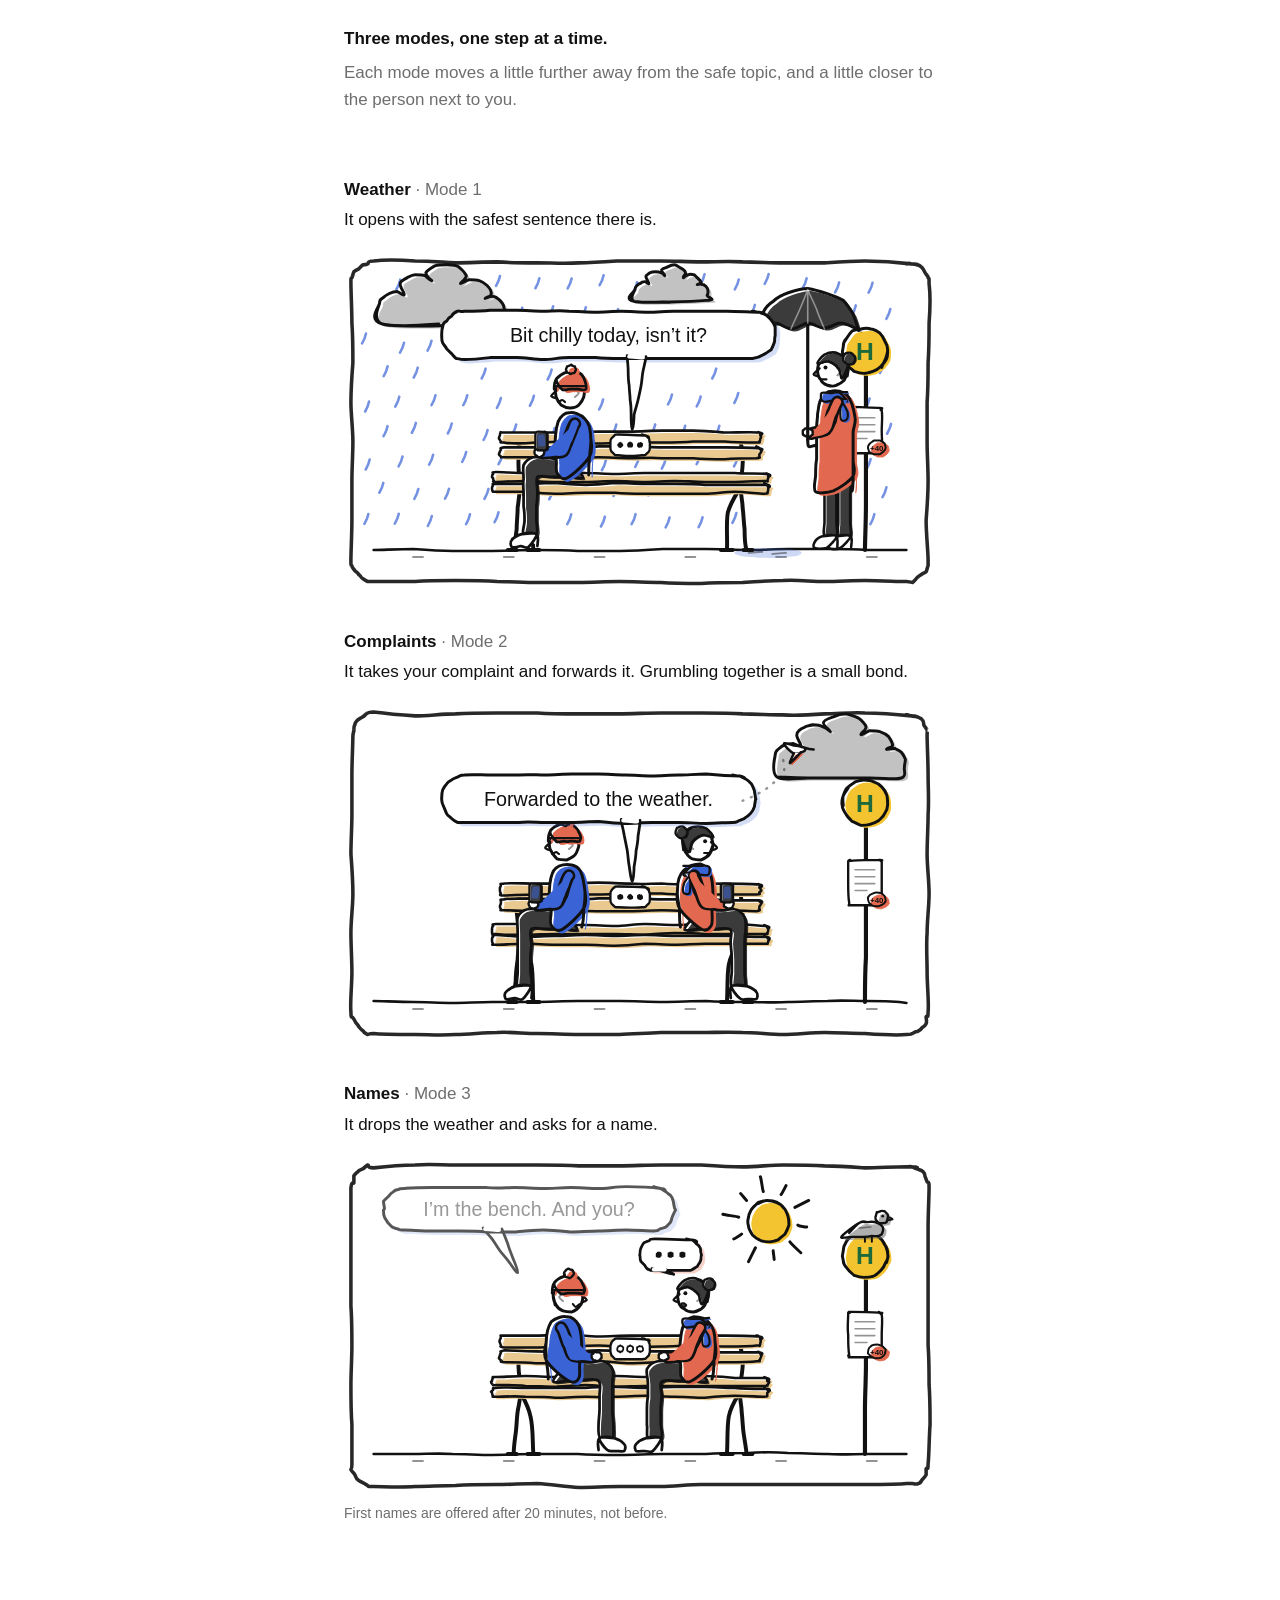
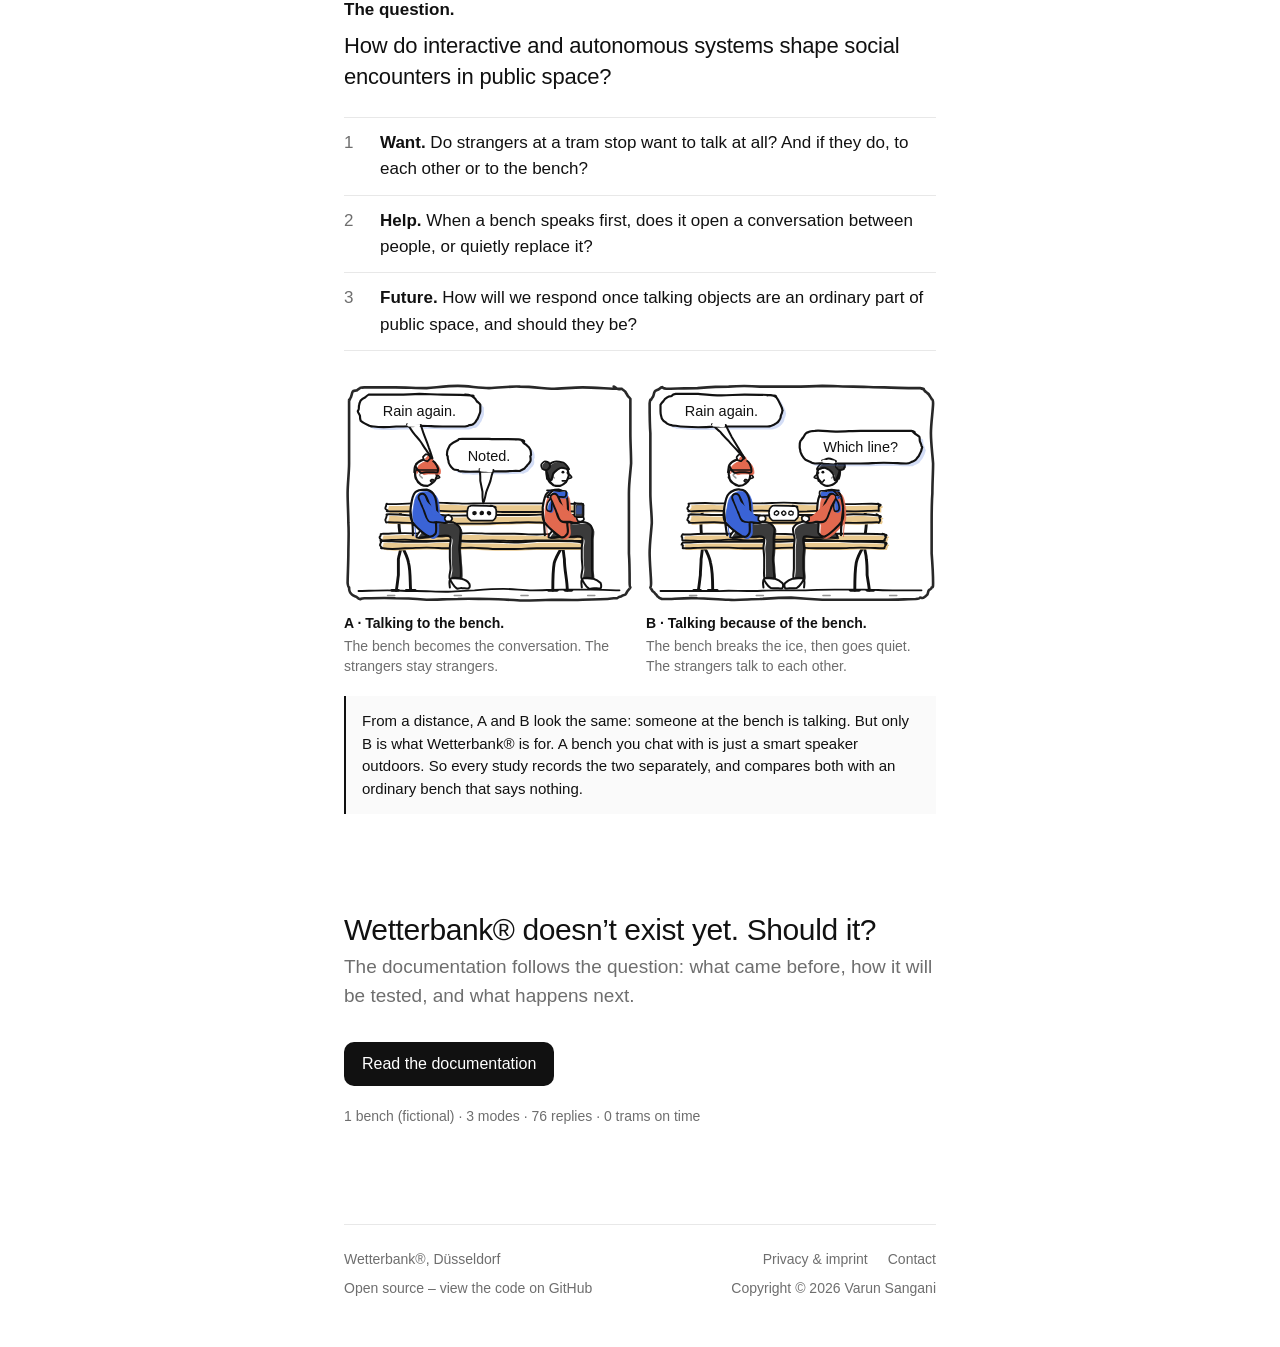
==== commit 0c6cd585: "New hand-drawn illustrations: marker outlines, riso colour, marker frames, blank background Co-Autho" ====
--- a/index.html
+++ b/index.html
@@ -12,13 +12,13 @@
 <meta property="og:site_name" content="Wetterbank®">
 <meta property="og:title" content="Wetterbank® — a bench that starts conversations between strangers">
 <meta property="og:description" content="By helping them file complaints about the weather. A design fiction about autonomous systems in public space.">
-<meta property="og:image" content="https://va3runs.github.io/wetterbank/assets/og.png">
-<meta property="og:url" content="https://va3runs.github.io/wetterbank/">
+<meta property="og:image" content="https://va3uns.github.io/wetterbank/assets/og.png">
+<meta property="og:url" content="https://va3uns.github.io/wetterbank/">
 <meta name="twitter:card" content="summary_large_image">
-<link rel="canonical" href="https://va3runs.github.io/wetterbank/">
-<link rel="alternate" hreflang="en" href="https://va3runs.github.io/wetterbank/">
-<link rel="alternate" hreflang="de" href="https://va3runs.github.io/wetterbank/de/">
-<link rel="alternate" hreflang="x-default" href="https://va3runs.github.io/wetterbank/">
+<link rel="canonical" href="https://va3uns.github.io/wetterbank/">
+<link rel="alternate" hreflang="en" href="https://va3uns.github.io/wetterbank/">
+<link rel="alternate" hreflang="de" href="https://va3uns.github.io/wetterbank/de/">
+<link rel="alternate" hreflang="x-default" href="https://va3uns.github.io/wetterbank/">
 <link rel="icon" type="image/svg+xml" href="assets/icon.svg">
 <link rel="apple-touch-icon" href="assets/icon-180.png">
 <link rel="stylesheet" href="css/site.css">
@@ -124,7 +124,7 @@
       <li><span class="op">+</span><span>Nobody at the stop says a word.</span></li>
       <li class="eq"><span class="op">=</span><span><strong>A bench that speaks first.</strong></span></li>
     </ol>
-    <p class="spark small">Wetterbank® started as a design fiction on my <a href="https://va3runs.github.io/rnd/#wetterbank">portfolio</a>. This site is where it continues.</p>
+    <p class="spark small">Wetterbank® started as a design fiction on my <a href="https://va3uns.github.io/rnd/#wetterbank">portfolio</a>. This site is where it continues.</p>
   </section>
 
   <section id="file" aria-labelledby="file-h">
@@ -168,37 +168,7 @@
       <h3>Weather <span>· Mode 1</span></h3>
       <p>It opens with the safest sentence there is.</p>
       <figure>
-        <svg class="il" viewBox="0 0 600 340" role="img" aria-label="A rainy tram stop. One person sits on the bench, another stands apart under an umbrella. The bench says: Bit chilly today, isn’t it?"><defs><clipPath id="en1-sky"><rect width="600" height="300"/></clipPath></defs><rect class="il-bg" width="600" height="340"/><g clip-path="url(#en1-sky)"><path d="M8 -80l-5 14 M52 -67l-5 14 M96 -54l-5 14 M140 -80l-5 14 M184 -67l-5 14 M228 -54l-5 14 M272 -80l-5 14 M316 -67l-5 14 M360 -54l-5 14 M404 -80l-5 14 M448 -67l-5 14 M492 -54l-5 14 M536 -80l-5 14 M580 -67l-5 14 M30 -40l-5 14 M74 -27l-5 14 M118 -14l-5 14 M162 -40l-5 14 M206 -27l-5 14 M250 -14l-5 14 M294 -40l-5 14 M338 -27l-5 14 M382 -14l-5 14 M426 -40l-5 14 M470 -27l-5 14 M514 -14l-5 14 M558 -40l-5 14 M602 -27l-5 14 M8 0l-5 14 M52 13l-5 14 M96 26l-5 14 M140 0l-5 14 M184 13l-5 14 M228 26l-5 14 M272 0l-5 14 M316 13l-5 14 M360 26l-5 14 M404 0l-5 14 M448 13l-5 14 M492 26l-5 14 M536 0l-5 14 M580 13l-5 14 M30 40l-5 14 M74 53l-5 14 M118 66l-5 14 M162 40l-5 14 M206 53l-5 14 M250 66l-5 14 M294 40l-5 14 M338 53l-5 14 M382 66l-5 14 M426 40l-5 14 M470 53l-5 14 M514 66l-5 14 M558 40l-5 14 M602 53l-5 14 M8 80l-5 14 M52 93l-5 14 M96 106l-5 14 M140 80l-5 14 M184 93l-5 14 M228 106l-5 14 M272 80l-5 14 M316 93l-5 14 M360 106l-5 14 M404 80l-5 14 M448 93l-5 14 M492 106l-5 14 M536 80l-5 14 M580 93l-5 14 M30 120l-5 14 M74 133l-5 14 M118 146l-5 14 M162 120l-5 14 M206 133l-5 14 M250 146l-5 14 M294 120l-5 14 M338 133l-5 14 M382 146l-5 14 M426 120l-5 14 M470 133l-5 14 M514 146l-5 14 M558 120l-5 14 M602 133l-5 14 M8 160l-5 14 M52 173l-5 14 M96 186l-5 14 M140 160l-5 14 M184 173l-5 14 M228 186l-5 14 M272 160l-5 14 M316 173l-5 14 M360 186l-5 14 M404 160l-5 14 M448 173l-5 14 M492 186l-5 14 M536 160l-5 14 M580 173l-5 14 M30 200l-5 14 M74 213l-5 14 M118 226l-5 14 M162 200l-5 14 M206 213l-5 14 M250 226l-5 14 M294 200l-5 14 M338 213l-5 14 M382 226l-5 14 M426 200l-5 14 M470 213l-5 14 M514 226l-5 14 M558 200l-5 14 M602 213l-5 14 M8 240l-5 14 M52 253l-5 14 M96 266l-5 14 M140 240l-5 14 M184 253l-5 14 M228 266l-5 14 M272 240l-5 14 M316 253l-5 14 M360 266l-5 14 M404 240l-5 14 M448 253l-5 14 M492 266l-5 14 M536 240l-5 14 M580 253l-5 14 M30 280l-5 14 M74 293l-5 14 M118 306l-5 14 M162 280l-5 14 M206 293l-5 14 M250 306l-5 14 M294 280l-5 14 M338 293l-5 14 M382 306l-5 14 M426 280l-5 14 M470 293l-5 14 M514 306l-5 14 M558 280l-5 14 M602 293l-5 14" class="il-rain"/></g><g class="il-cloud" transform="translate(100 40) scale(1.15)"><path d="M-58 22a24 24 0 0 1 6-47a34 34 0 0 1 64-8a26 26 0 0 1 46 22a20 20 0 0 1-6 33z"/></g><g class="il-cloud far" transform="translate(360 22) scale(0.6)"><path d="M-58 22a24 24 0 0 1 6-47a34 34 0 0 1 64-8a26 26 0 0 1 46 22a20 20 0 0 1-6 33z"/></g><path d="M0 300H600" class="il-ground"/><g class="il-stop">
-  <rect x="542" y="118" width="6" height="182" rx="2" class="il-fg"/>
-  <circle cx="545" cy="110" r="22" class="il-fg"/>
-  <text x="545" y="119" text-anchor="middle" class="il-h">H</text>
-  <rect x="530" y="150" width="30" height="40" rx="3" class="il-paper"/>
-  <path d="M536 160h18M536 168h18M536 176h12" class="il-rule"/>
-</g><g class="il-bench">
-  <rect x="164" y="186" width="252" height="18" rx="9"/>
-  <rect x="180" y="200" width="7" height="30"/><rect x="393" y="200" width="7" height="30"/>
-  <rect x="152" y="226" width="276" height="13" rx="6.5"/>
-  <rect x="170" y="236" width="11" height="64" rx="3"/><rect x="399" y="236" width="11" height="64" rx="3"/>
-</g>
-<g class="il-dot on"><circle cx="278" cy="195" r="3.6"/><circle cx="290" cy="195" r="3.6"/><circle cx="302" cy="195" r="3.6"/></g><g class="il-a">
-  <rect x="219" y="168" width="30" height="62" rx="14"/>
-  <circle cx="230" cy="150" r="15"/>
-  <rect x="194" y="212" width="46" height="17" rx="8.5"/>
-  <rect x="194" y="214" width="14" height="80" rx="7"/>
-  <rect x="186" y="287" width="22" height="10" rx="5"/>
-  <path d="M232 184L220 207L204 200" class="il-arm"/>
-</g><rect x="198" y="188" width="8" height="14" rx="2" class="il-phone" transform="rotate(20 202 195)"/><path d="M215 146a15 15 0 0 1 30 0z" class="il-hat"/><circle cx="230" cy="130" r="4" class="il-hat"/><g class="il-b">
-  <circle cx="495" cy="126" r="15"/>
-  <rect x="483" y="146" width="30" height="82" rx="14"/>
-  <rect x="491" y="220" width="14" height="76" rx="7"/>
-  <rect x="482" y="287" width="22" height="10" rx="5"/>
-  <path d="M496 162L484 186L476 178" class="il-arm"/>
-</g><path d="M476 182V80" class="il-handle"/>
-<path d="M432 82a44 40 0 0 1 88 0q-11-7-22 0q-11-7-22 0q-11-7-22 0q-11-7-22 0z" class="il-umbrella"/><g class="il-bubble">
-  <path d="M283 110L292 180L303 110z" class="il-bub"/>
-  <rect x="89.0" y="58" width="358" height="56" rx="28.0" class="il-bub"/>
-  <text x="268.0" y="94.0" text-anchor="middle" class="il-say">Bit chilly today, isn’t it?</text>
-</g></svg>
+        <svg class="rs " viewBox="0 0 600 340" role="img" aria-label="Rain at a tram stop. One person sits on the bench, grumpy, on their phone. Another stands apart under an umbrella. The bench says: Bit chilly today, isn’t it?"><g class="rain"><path d="M57 26q-1 5-4 10M93 20.7q-1 5-4 10M122.1 28.4q-1 5-4 10M158.1 22.3q-1 5-4 10M198 24.7q-1 5-4 10M230.7 24.8q-1 5-4 10M263.1 21.5q-1 5-4 10M297.1 28.7q-1 5-4 10M330.2 27.4q-1 5-4 10M365.4 20.6q-1 5-4 10M400.1 25.9q-1 5-4 10M430.4 20.3q-1 5-4 10M468.9 24.7q-1 5-4 10M501.8 28.8q-1 5-4 10M535.7 29.2q-1 5-4 10M40.2 58q-1 5-4 10M74.6 59.4q-1 5-4 10M112 51q-1 5-4 10M140.1 52.2q-1 5-4 10M180.7 54.4q-1 5-4 10M212 53q-1 5-4 10M245.1 53.9q-1 5-4 10M277.8 55.9q-1 5-4 10M416.4 51.6q-1 5-4 10M451.9 59.6q-1 5-4 10M486.2 55.7q-1 5-4 10M518.7 52.1q-1 5-4 10M553.7 55.7q-1 5-4 10M22.3 80.6q-1 5-4 10M60.8 89.9q-1 5-4 10M88.7 88q-1 5-4 10M532.5 89.6q-1 5-4 10M44.2 113.8q-1 5-4 10M74.7 115.2q-1 5-4 10M143.5 116.2q-1 5-4 10M210.4 117.2q-1 5-4 10M377.2 116.2q-1 5-4 10M547.2 110.6q-1 5-4 10M25.4 149.6q-1 5-4 10M56 144.6q-1 5-4 10M92.7 143.2q-1 5-4 10M124.9 143.1q-1 5-4 10M159 146q-1 5-4 10M192.4 143.8q-1 5-4 10M230.2 140.3q-1 5-4 10M262.6 147.4q-1 5-4 10M294.5 142.2q-1 5-4 10M332.4 142.4q-1 5-4 10M361.5 144.4q-1 5-4 10M399.6 141q-1 5-4 10M532.7 146.5q-1 5-4 10M44.1 174.5q-1 5-4 10M72.8 171.2q-1 5-4 10M109.2 171.9q-1 5-4 10M145.5 178.4q-1 5-4 10M174.5 172.8q-1 5-4 10M213.5 176.4q-1 5-4 10M247.5 173.5q-1 5-4 10M276 172.9q-1 5-4 10M315.4 172.7q-1 5-4 10M345.8 174.2q-1 5-4 10M380.4 174.1q-1 5-4 10M554.4 172.2q-1 5-4 10M26 208.4q-1 5-4 10M59.3 205.2q-1 5-4 10M90.3 203.4q-1 5-4 10M123.8 200.7q-1 5-4 10M160.7 202.9q-1 5-4 10M196.5 200.5q-1 5-4 10M231.2 206.9q-1 5-4 10M265.4 209q-1 5-4 10M299.2 205.8q-1 5-4 10M326.1 207.5q-1 5-4 10M361.4 203q-1 5-4 10M399.3 205.2q-1 5-4 10M533.8 207.8q-1 5-4 10M39.8 232q-1 5-4 10M75.3 238.2q-1 5-4 10M106.4 237.9q-1 5-4 10M146.4 238.1q-1 5-4 10M179.6 230.1q-1 5-4 10M212 238.6q-1 5-4 10M241.4 232.7q-1 5-4 10M277.1 235.3q-1 5-4 10M312.4 234.7q-1 5-4 10M349.2 230q-1 5-4 10M377.4 231.3q-1 5-4 10M412 230.7q-1 5-4 10M549.8 236.5q-1 5-4 10M24.7 263.6q-1 5-4 10M55.5 263.3q-1 5-4 10M89 265.6q-1 5-4 10M127.7 263.8q-1 5-4 10M156.6 261.8q-1 5-4 10M193 266q-1 5-4 10M230.3 263.8q-1 5-4 10M264.4 266.2q-1 5-4 10M295.5 263.7q-1 5-4 10M330 267q-1 5-4 10M363.4 266.9q-1 5-4 10M397.7 262.5q-1 5-4 10M537.5 263.7q-1 5-4 10" class="mk drop" stroke-width="2.6"/></g><path d="M96 71C86 71 49 75 39 71C28 67 35 54 36 50C36 45 38 46 40 44C42 42 44 41 46 40C48 39 51 38 54 38C56 39 61 43 61 41C62 40 56 33 57 30C57 27 61 26 64 24C66 23 69 21 72 21C75 21 79 21 82 22C84 23 88 28 89 27C89 27 83 22 83 19C84 17 89 14 92 12C96 11 100 11 104 11C108 11 113 11 116 13C119 15 123 20 124 22C124 25 118 29 118 30C119 30 124 27 127 26C130 26 134 26 137 27C140 28 143 30 145 32C147 34 150 38 149 41C149 43 143 44 143 45C144 45 149 42 151 43C154 43 156 45 158 47C160 49 162 52 162 54C163 56 162 59 161 62C160 65 164 69 158 71C152 73 147 72 127 72C107 72 54 75 39 71C23 67 36 53 36 50" class="pp"/><path d="M96 71C86 71 49 75 39 71C28 67 35 54 36 50C36 45 38 46 40 44C42 42 44 41 46 40C48 39 51 38 54 38C56 39 61 43 61 41C62 40 56 33 57 30C57 27 61 26 64 24C66 23 69 21 72 21C75 21 79 21 82 22C84 23 88 28 89 27C89 27 83 22 83 19C84 17 89 14 92 12C96 11 100 11 104 11C108 11 113 11 116 13C119 15 123 20 124 22C124 25 118 29 118 30C119 30 124 27 127 26C130 26 134 26 137 27C140 28 143 30 145 32C147 34 150 38 149 41C149 43 143 44 143 45C144 45 149 42 151 43C154 43 156 45 158 47C160 49 162 52 162 54C163 56 162 59 161 62C160 65 164 69 158 71C152 73 147 72 127 72C107 72 54 75 39 71C23 67 36 53 36 50" class="r-cloud dark" transform="translate(3.5 2.5)"/><path d="M96 71C86 71 49 75 39 71C28 67 35 54 36 50C36 45 38 46 40 44C42 42 44 41 46 40C48 39 51 38 54 38C56 39 61 43 61 41C62 40 56 33 57 30C57 27 61 26 64 24C66 23 69 21 72 21C75 21 79 21 82 22C84 23 88 28 89 27C89 27 83 22 83 19C84 17 89 14 92 12C96 11 100 11 104 11C108 11 113 11 116 13C119 15 123 20 124 22C124 25 118 29 118 30C119 30 124 27 127 26C130 26 134 26 137 27C140 28 143 30 145 32C147 34 150 38 149 41C149 43 143 44 143 45C144 45 149 42 151 43C154 43 156 45 158 47C160 49 162 52 162 54C163 56 162 59 161 62C160 65 164 69 158 71C152 73 147 72 127 72C107 72 54 75 39 71C23 67 36 53 36 50" class="mk" stroke-width="3"/><path d="M330 49C324 48 300 50 294 48C289 46 294 38 295 36C295 33 296 33 297 32C298 31 299 30 300 30C301 29 303 28 305 28C306 28 309 31 309 30C309 29 306 24 306 23C306 21 309 20 310 19C312 18 314 18 316 18C318 18 319 18 321 19C323 19 325 22 325 22C326 21 321 18 322 16C322 15 326 14 328 13C330 12 333 11 335 11C337 11 339 13 341 14C343 15 346 17 346 19C347 20 343 23 344 24C344 24 347 21 349 21C351 20 353 21 355 21C356 22 358 24 359 25C360 26 362 28 362 29C362 30 358 31 358 31C359 31 362 30 363 31C365 31 366 32 367 33C368 34 369 36 369 38C369 39 369 40 368 42C368 44 380 47 367 47C355 48 307 50 294 48C282 46 295 38 295 36" class="pp"/><path d="M330 49C324 48 300 50 294 48C289 46 294 38 295 36C295 33 296 33 297 32C298 31 299 30 300 30C301 29 303 28 305 28C306 28 309 31 309 30C309 29 306 24 306 23C306 21 309 20 310 19C312 18 314 18 316 18C318 18 319 18 321 19C323 19 325 22 325 22C326 21 321 18 322 16C322 15 326 14 328 13C330 12 333 11 335 11C337 11 339 13 341 14C343 15 346 17 346 19C347 20 343 23 344 24C344 24 347 21 349 21C351 20 353 21 355 21C356 22 358 24 359 25C360 26 362 28 362 29C362 30 358 31 358 31C359 31 362 30 363 31C365 31 366 32 367 33C368 34 369 36 369 38C369 39 369 40 368 42C368 44 380 47 367 47C355 48 307 50 294 48C282 46 295 38 295 36" class="r-cloud dark" transform="translate(3.5 2.5)"/><path d="M330 49C324 48 300 50 294 48C289 46 294 38 295 36C295 33 296 33 297 32C298 31 299 30 300 30C301 29 303 28 305 28C306 28 309 31 309 30C309 29 306 24 306 23C306 21 309 20 310 19C312 18 314 18 316 18C318 18 319 18 321 19C323 19 325 22 325 22C326 21 321 18 322 16C322 15 326 14 328 13C330 12 333 11 335 11C337 11 339 13 341 14C343 15 346 17 346 19C347 20 343 23 344 24C344 24 347 21 349 21C351 20 353 21 355 21C356 22 358 24 359 25C360 26 362 28 362 29C362 30 358 31 358 31C359 31 362 30 363 31C365 31 366 32 367 33C368 34 369 36 369 38C369 39 369 40 368 42C368 44 380 47 367 47C355 48 307 50 294 48C282 46 295 38 295 36" class="mk" stroke-width="3"/><path d="M30 300C37 300 57 299 70 299C83 300 97 301 110 301C123 301 136 301 150 301C164 301 179 300 193 300C208 300 222 300 237 301C251 301 266 301 280 301C294 301 309 300 323 299C338 299 352 299 367 299C381 299 396 300 410 300C424 300 437 299 450 299C463 299 477 299 490 299C503 299 517 299 530 300C543 300 564 300 570 300" class="mk" stroke-width="2.6"/><path d="M70 307C72 307 78 307 80 307M162 307C164 307 170 307 172 307M254 307C256 307 262 307 264 307M346 307C348 307 354 307 356 307M438 307C440 307 446 307 448 307M530 307C532 307 538 307 540 307" class="mk soft" stroke-width="2"/><path d="M462 301C462 301 464 303 464 303C463 304 462 305 459 306C456 306 451 307 447 307C442 308 436 308 431 308C426 308 420 308 415 307C410 307 405 307 402 306C399 305 397 304 396 304C395 303 396 302 398 301C400 301 403 300 407 299C410 299 416 298 421 298C426 298 432 298 437 298C442 298 448 299 452 299C456 300 460 300 462 301C464 302 464 303 464 303C463 304 459 305 459 306" class="r-cloud puddle"/><path d="M410 303C412 303 422 302 424 302M434 304C436 304 446 303 448 303" class="mk soft" stroke-width="1.8"/><path d="M528 300C528 292 529 270 529 255C529 240 529 225 529 210C529 195 529 180 529 165C529 150 529 128 529 120" class="mk" stroke-width="4.2"/><path d="M542 156C542 156 543 156 543 156C544 156 544 157 544 157C544 157 544 158 544 158C545 158 545 155 545 159C546 163 545 172 545 179C545 186 546 196 545 199C545 203 545 200 545 200C544 200 544 201 544 201C544 201 543 202 543 202C543 202 547 202 542 202C537 202 519 202 514 202C509 202 514 202 513 201C513 201 512 202 511 201C511 201 512 200 512 200C512 200 512 203 511 199C511 195 511 186 511 179C511 172 511 163 511 159C511 155 511 158 511 158C511 158 512 157 512 157C512 156 512 156 513 156C513 156 509 155 514 155C519 155 538 156 543 156C548 156 544 157 544 157" class="pp"/><path d="M542 156C542 156 543 156 543 156C544 156 544 157 544 157C544 157 544 158 544 158C545 158 545 155 545 159C546 163 545 172 545 179C545 186 546 196 545 199C545 203 545 200 545 200C544 200 544 201 544 201C544 201 543 202 543 202C543 202 547 202 542 202C537 202 519 202 514 202C509 202 514 202 513 201C513 201 512 202 511 201C511 201 512 200 512 200C512 200 512 203 511 199C511 195 511 186 511 179C511 172 511 163 511 159C511 155 511 158 511 158C511 158 512 157 512 157C512 156 512 156 513 156C513 156 509 155 514 155C519 155 538 156 543 156C548 156 544 157 544 157" class="mk" stroke-width="2.4"/><path d="M518 166C521 166 535 166 538 166M518 173C521 173 535 173 538 173M518 180C521 180 535 180 538 180M518 187C520 187 528 187 530 187" class="mk soft" stroke-width="1.6"/><path d="M547 200C546 201 544 202 543 203C541 203 539 203 537 203C535 202 533 201 532 200C532 199 531 197 531 196C531 194 532 193 533 192C534 191 536 190 537 189C539 189 541 189 543 189C545 190 547 191 548 192C548 193 549 195 549 196C549 198 548 199 547 200C546 201 544 202 543 203C541 203 538 203 537 203" class="pp"/><path d="M547 200C546 201 544 202 543 203C541 203 539 203 537 203C535 202 533 201 532 200C532 199 531 197 531 196C531 194 532 193 533 192C534 191 536 190 537 189C539 189 541 189 543 189C545 190 547 191 548 192C548 193 549 195 549 196C549 198 548 199 547 200C546 201 544 202 543 203C541 203 538 203 537 203" class="r-b" transform="translate(3.5 2.5)"/><path d="M547 200C546 201 544 202 543 203C541 203 539 203 537 203C535 202 533 201 532 200C532 199 531 197 531 196C531 194 532 193 533 192C534 191 536 190 537 189C539 189 541 189 543 189C545 190 547 191 548 192C548 193 549 195 549 196C549 198 548 199 547 200C546 201 544 202 543 203C541 203 538 203 537 203" class="mk" stroke-width="2"/><text x="540" y="199.5" text-anchor="middle" class="tiny">+40</text><path d="M551 97C551 98 551 104 550 106C549 109 546 112 544 114C542 116 539 118 536 119C533 120 530 121 527 121C524 121 520 120 517 119C515 117 512 115 510 113C508 110 506 107 506 104C505 101 505 97 506 94C506 91 507 88 509 86C511 83 513 80 515 78C518 77 521 76 524 76C528 75 531 75 534 76C537 76 540 78 543 80C545 82 547 85 548 88C550 91 551 94 551 97C551 100 550 103 549 106C548 109 545 113 545 115" class="pp"/><path d="M551 97C551 98 551 104 550 106C549 109 546 112 544 114C542 116 539 118 536 119C533 120 530 121 527 121C524 121 520 120 517 119C515 117 512 115 510 113C508 110 506 107 506 104C505 101 505 97 506 94C506 91 507 88 509 86C511 83 513 80 515 78C518 77 521 76 524 76C528 75 531 75 534 76C537 76 540 78 543 80C545 82 547 85 548 88C550 91 551 94 551 97C551 100 550 103 549 106C548 109 545 113 545 115" class="r-sign" transform="translate(3.5 2.5)"/><path d="M551 97C551 98 551 104 550 106C549 109 546 112 544 114C542 116 539 118 536 119C533 120 530 121 527 121C524 121 520 120 517 119C515 117 512 115 510 113C508 110 506 107 506 104C505 101 505 97 506 94C506 91 507 88 509 86C511 83 513 80 515 78C518 77 521 76 524 76C528 75 531 75 534 76C537 76 540 78 543 80C545 82 547 85 548 88C550 91 551 94 551 97C551 100 550 103 549 106C548 109 545 113 545 115" class="mk" stroke-width="3"/><text x="528" y="107.5" text-anchor="middle" class="hh">H</text><path d="M180 182C179 186 177 197 177 206C176 215 178 227 178 236C178 245 177 250 176 257C176 264 175 272 175 279C174 286 173 297 172 300" class="mk" stroke-width="4"/><path d="M178 236C180 240 188 251 190 262C192 273 191 293 192 300" class="mk" stroke-width="4"/><path d="M166 300C168 300 174 300 175 300" class="mk" stroke-width="4"/><path d="M186 300C188 300 196 300 198 300" class="mk" stroke-width="4"/><path d="M400 182C401 186 404 197 404 206C405 215 402 227 402 236C402 245 404 250 404 257C405 264 405 271 406 279C406 286 407 297 408 300" class="mk" stroke-width="4"/><path d="M402 236C400 240 392 251 389 262C387 273 389 293 388 300" class="mk" stroke-width="4"/><path d="M414 300C413 300 407 300 405 300" class="mk" stroke-width="4"/><path d="M394 300C392 300 384 300 382 300" class="mk" stroke-width="4"/><path d="M418 181C418 181 421 180 421 181C422 182 422 183 422 184C423 185 423 186 422 187C422 188 422 189 421 190C420 191 424 191 418 191C412 191 397 191 386 190C375 190 365 190 354 190C343 191 333 191 322 191C311 191 301 191 290 191C279 191 269 192 258 192C247 192 237 190 226 190C215 190 205 191 194 191C183 192 168 192 162 191C156 191 160 191 159 190C158 189 158 188 157 187C157 186 157 185 158 184C158 183 158 181 159 181C160 180 156 181 162 181C168 181 183 181 194 181C205 181 215 181 226 181C237 181 247 180 258 180C269 180 279 180 290 180C301 180 311 179 322 179C333 179 343 179 354 179C365 179 375 180 386 181C397 181 415 180 421 181C427 182 422 183 422 184" class="pp"/><path d="M418 181C418 181 421 180 421 181C422 182 422 183 422 184C423 185 423 186 422 187C422 188 422 189 421 190C420 191 424 191 418 191C412 191 397 191 386 190C375 190 365 190 354 190C343 191 333 191 322 191C311 191 301 191 290 191C279 191 269 192 258 192C247 192 237 190 226 190C215 190 205 191 194 191C183 192 168 192 162 191C156 191 160 191 159 190C158 189 158 188 157 187C157 186 157 185 158 184C158 183 158 181 159 181C160 180 156 181 162 181C168 181 183 181 194 181C205 181 215 181 226 181C237 181 247 180 258 180C269 180 279 180 290 180C301 180 311 179 322 179C333 179 343 179 354 179C365 179 375 180 386 181C397 181 415 180 421 181C427 182 422 183 422 184" class="r-wood" transform="translate(3.5 2.5)"/><path d="M418 181C418 181 421 180 421 181C422 182 422 183 422 184C423 185 423 186 422 187C422 188 422 189 421 190C420 191 424 191 418 191C412 191 397 191 386 190C375 190 365 190 354 190C343 191 333 191 322 191C311 191 301 191 290 191C279 191 269 192 258 192C247 192 237 190 226 190C215 190 205 191 194 191C183 192 168 192 162 191C156 191 160 191 159 190C158 189 158 188 157 187C157 186 157 185 158 184C158 183 158 181 159 181C160 180 156 181 162 181C168 181 183 181 194 181C205 181 215 181 226 181C237 181 247 180 258 180C269 180 279 180 290 180C301 180 311 179 322 179C333 179 343 179 354 179C365 179 375 180 386 181C397 181 415 180 421 181C427 182 422 183 422 184" class="mk" stroke-width="2.6"/><path d="M418 195C419 196 421 196 421 197C422 198 423 199 423 200C423 201 422 202 421 203C421 204 421 205 421 205C420 206 424 206 418 207C412 207 397 207 386 208C375 208 365 208 354 207C343 207 333 207 322 207C311 206 301 207 290 207C279 207 269 206 258 206C247 206 237 207 226 207C215 207 205 206 194 206C183 206 168 206 162 206C157 206 160 206 160 206C159 205 157 204 157 203C157 202 158 201 158 200C159 199 159 199 159 198C160 197 156 197 162 196C168 196 183 196 194 196C205 196 215 197 226 197C237 197 247 196 258 195C269 195 279 195 290 195C301 195 311 196 322 196C333 196 343 196 354 196C365 196 375 196 386 196C397 196 415 196 421 197C427 198 422 199 423 200" class="pp"/><path d="M418 195C419 196 421 196 421 197C422 198 423 199 423 200C423 201 422 202 421 203C421 204 421 205 421 205C420 206 424 206 418 207C412 207 397 207 386 208C375 208 365 208 354 207C343 207 333 207 322 207C311 206 301 207 290 207C279 207 269 206 258 206C247 206 237 207 226 207C215 207 205 206 194 206C183 206 168 206 162 206C157 206 160 206 160 206C159 205 157 204 157 203C157 202 158 201 158 200C159 199 159 199 159 198C160 197 156 197 162 196C168 196 183 196 194 196C205 196 215 197 226 197C237 197 247 196 258 195C269 195 279 195 290 195C301 195 311 196 322 196C333 196 343 196 354 196C365 196 375 196 386 196C397 196 415 196 421 197C427 198 422 199 423 200" class="r-wood" transform="translate(3.5 2.5)"/><path d="M418 195C419 196 421 196 421 197C422 198 423 199 423 200C423 201 422 202 421 203C421 204 421 205 421 205C420 206 424 206 418 207C412 207 397 207 386 208C375 208 365 208 354 207C343 207 333 207 322 207C311 206 301 207 290 207C279 207 269 206 258 206C247 206 237 207 226 207C215 207 205 206 194 206C183 206 168 206 162 206C157 206 160 206 160 206C159 205 157 204 157 203C157 202 158 201 158 200C159 199 159 199 159 198C160 197 156 197 162 196C168 196 183 196 194 196C205 196 215 197 226 197C237 197 247 196 258 195C269 195 279 195 290 195C301 195 311 196 322 196C333 196 343 196 354 196C365 196 375 196 386 196C397 196 415 196 421 197C427 198 422 199 423 200" class="mk" stroke-width="2.6"/><path d="M426 223C426 223 429 222 429 223C430 224 430 225 430 226C430 227 430 226 430 227C429 228 430 230 429 230C428 231 432 230 426 230C420 230 406 231 396 231C386 231 376 231 366 231C355 231 345 230 335 230C325 230 315 231 305 231C295 231 285 230 275 230C265 230 255 231 245 231C235 231 225 231 214 231C204 231 194 230 184 230C174 230 159 231 154 231C149 231 152 230 152 230C151 229 151 228 151 227C150 226 150 227 150 226C150 225 150 224 151 223C152 222 148 221 154 221C160 221 174 222 184 222C194 222 204 222 214 222C225 222 235 221 245 222C255 222 265 223 275 223C285 223 295 222 305 222C315 222 325 222 335 222C345 222 355 222 366 222C376 222 385 222 396 222C406 223 424 222 429 223C435 224 430 226 430 226" class="pp"/><path d="M426 223C426 223 429 222 429 223C430 224 430 225 430 226C430 227 430 226 430 227C429 228 430 230 429 230C428 231 432 230 426 230C420 230 406 231 396 231C386 231 376 231 366 231C355 231 345 230 335 230C325 230 315 231 305 231C295 231 285 230 275 230C265 230 255 231 245 231C235 231 225 231 214 231C204 231 194 230 184 230C174 230 159 231 154 231C149 231 152 230 152 230C151 229 151 228 151 227C150 226 150 227 150 226C150 225 150 224 151 223C152 222 148 221 154 221C160 221 174 222 184 222C194 222 204 222 214 222C225 222 235 221 245 222C255 222 265 223 275 223C285 223 295 222 305 222C315 222 325 222 335 222C345 222 355 222 366 222C376 222 385 222 396 222C406 223 424 222 429 223C435 224 430 226 430 226" class="r-wood" transform="translate(3.5 2.5)"/><path d="M426 223C426 223 429 222 429 223C430 224 430 225 430 226C430 227 430 226 430 227C429 228 430 230 429 230C428 231 432 230 426 230C420 230 406 231 396 231C386 231 376 231 366 231C355 231 345 230 335 230C325 230 315 231 305 231C295 231 285 230 275 230C265 230 255 231 245 231C235 231 225 231 214 231C204 231 194 230 184 230C174 230 159 231 154 231C149 231 152 230 152 230C151 229 151 228 151 227C150 226 150 227 150 226C150 225 150 224 151 223C152 222 148 221 154 221C160 221 174 222 184 222C194 222 204 222 214 222C225 222 235 221 245 222C255 222 265 223 275 223C285 223 295 222 305 222C315 222 325 222 335 222C345 222 355 222 366 222C376 222 385 222 396 222C406 223 424 222 429 223C435 224 430 226 430 226" class="mk" stroke-width="2.6"/><path d="M426 232C427 233 428 233 429 234C429 235 430 236 430 237C430 238 430 237 430 238C430 239 430 241 429 242C428 242 432 243 426 243C420 243 406 241 396 241C386 241 376 243 366 243C355 243 345 243 335 243C325 243 315 243 305 243C295 243 285 243 275 242C265 242 255 242 245 242C235 242 225 243 214 243C204 243 194 242 184 241C174 241 160 241 154 241C149 241 152 241 151 241C150 240 150 239 150 238C150 237 150 238 150 237C150 236 151 235 151 234C152 233 148 233 154 233C160 233 174 233 184 233C194 233 204 232 214 232C225 233 235 234 245 234C255 234 265 233 275 232C285 232 295 233 305 233C315 233 325 233 335 233C345 233 355 233 366 234C376 234 385 234 396 234C406 234 423 234 429 234C434 235 430 237 430 237" class="pp"/><path d="M426 232C427 233 428 233 429 234C429 235 430 236 430 237C430 238 430 237 430 238C430 239 430 241 429 242C428 242 432 243 426 243C420 243 406 241 396 241C386 241 376 243 366 243C355 243 345 243 335 243C325 243 315 243 305 243C295 243 285 243 275 242C265 242 255 242 245 242C235 242 225 243 214 243C204 243 194 242 184 241C174 241 160 241 154 241C149 241 152 241 151 241C150 240 150 239 150 238C150 237 150 238 150 237C150 236 151 235 151 234C152 233 148 233 154 233C160 233 174 233 184 233C194 233 204 232 214 232C225 233 235 234 245 234C255 234 265 233 275 232C285 232 295 233 305 233C315 233 325 233 335 233C345 233 355 233 366 234C376 234 385 234 396 234C406 234 423 234 429 234C434 235 430 237 430 237" class="r-wood" transform="translate(3.5 2.5)"/><path d="M426 232C427 233 428 233 429 234C429 235 430 236 430 237C430 238 430 237 430 238C430 239 430 241 429 242C428 242 432 243 426 243C420 243 406 241 396 241C386 241 376 243 366 243C355 243 345 243 335 243C325 243 315 243 305 243C295 243 285 243 275 242C265 242 255 242 245 242C235 242 225 243 214 243C204 243 194 242 184 241C174 241 160 241 154 241C149 241 152 241 151 241C150 240 150 239 150 238C150 237 150 238 150 237C150 236 151 235 151 234C152 233 148 233 154 233C160 233 174 233 184 233C194 233 204 232 214 232C225 233 235 234 245 234C255 234 265 233 275 232C285 232 295 233 305 233C315 233 325 233 335 233C345 233 355 233 366 234C376 234 385 234 396 234C406 234 423 234 429 234C434 235 430 237 430 237" class="mk" stroke-width="2.6"/><path d="M302 183C303 183 305 184 306 184C307 185 308 186 309 187C310 188 309 190 310 191C310 192 310 194 310 196C310 197 310 199 309 200C309 201 307 202 306 203C305 204 307 204 302 204C297 205 283 205 278 204C273 204 275 204 274 203C273 202 272 201 271 200C270 199 270 198 270 196C270 194 270 192 270 191C270 189 270 188 271 187C272 186 273 185 274 184C275 183 273 183 278 183C283 183 301 184 306 184C311 185 308 187 309 187" class="pp"/><path d="M302 183C303 183 305 184 306 184C307 185 308 186 309 187C310 188 309 190 310 191C310 192 310 194 310 196C310 197 310 199 309 200C309 201 307 202 306 203C305 204 307 204 302 204C297 205 283 205 278 204C273 204 275 204 274 203C273 202 272 201 271 200C270 199 270 198 270 196C270 194 270 192 270 191C270 189 270 188 271 187C272 186 273 185 274 184C275 183 273 183 278 183C283 183 301 184 306 184C311 185 308 187 309 187" class="mk" stroke-width="2.4"/><g class="vd on"><path d="M279 196C279 196 278 196 278 195C277 195 277 194 277 193C277 193 277 192 278 192C278 191 279 191 279 191C280 190 280 190 281 191C282 191 282 191 282 192C283 192 283 193 283 194C283 194 283 195 282 195C282 196 281 196 281 196C280 197 280 197 279 196C278 196 278 196 278 195C277 195 277 194 277 193"/><path d="M290 191C290 191 291 191 292 191C292 191 293 192 293 193C293 193 293 194 293 194C293 195 292 196 292 196C291 196 291 196 290 196C289 196 289 196 288 196C288 196 287 195 287 194C287 194 287 193 287 193C287 192 288 191 288 191C289 191 289 190 290 190C291 190 291 191 292 191C292 191 293 192 293 193"/><path d="M297 193C297 193 298 192 298 191C298 191 299 191 300 191C300 190 301 191 302 191C302 191 303 192 303 192C303 193 303 194 303 194C303 195 302 195 302 196C302 196 301 196 300 196C300 197 299 196 298 196C298 196 298 195 297 195C297 194 297 193 297 193C297 192 298 192 298 191C298 191 299 191 300 191"/></g><path d="M242 208C239 208 231 208 225 208C220 208 214 208 209 207C203 207 196 205 192 206C188 207 184 210 182 214C181 218 182 223 182 228C181 233 182 237 182 242C182 247 182 251 182 256C183 261 183 265 183 270C183 275 180 282 182 284C184 287 193 286 195 284C197 282 195 274 195 269C195 265 195 260 195 255C196 250 196 245 196 241C196 236 194 228 196 226C198 224 206 226 211 226C216 226 222 226 227 226C232 226 243 229 242 226C242 223 231 211 225 208C220 205 211 207 209 207" class="pp"/><path d="M242 208C239 208 231 208 225 208C220 208 214 208 209 207C203 207 196 205 192 206C188 207 184 210 182 214C181 218 182 223 182 228C181 233 182 237 182 242C182 247 182 251 182 256C183 261 183 265 183 270C183 275 180 282 182 284C184 287 193 286 195 284C197 282 195 274 195 269C195 265 195 260 195 255C196 250 196 245 196 241C196 236 194 228 196 226C198 224 206 226 211 226C216 226 222 226 227 226C232 226 243 229 242 226C242 223 231 211 225 208C220 205 211 207 209 207" class="r-dark" transform="translate(2.5 2)"/><path d="M242 208C239 208 231 208 225 208C220 208 214 208 209 207C203 207 196 205 192 206C188 207 184 210 182 214C181 218 182 223 182 228C181 233 182 237 182 242C182 247 182 251 182 256C183 261 183 265 183 270C183 275 180 282 182 284C184 287 193 286 195 284C197 282 195 274 195 269C195 265 195 260 195 255C196 250 196 245 196 241C196 236 194 228 196 226C198 224 206 226 211 226C216 226 222 226 227 226C232 226 243 229 242 226C242 223 231 211 225 208C220 205 211 207 209 207" class="mk" stroke-width="2.8"/><path d="M196 296C196 294 198 286 195 284C192 282 184 283 180 284C176 285 171 288 170 290C168 292 169 296 170 297C172 298 176 297 179 296C182 296 185 299 187 297C190 294 196 286 195 284C194 282 182 284 180 284" class="pp"/><path d="M196 296C196 294 198 286 195 284C192 282 184 283 180 284C176 285 171 288 170 290C168 292 169 296 170 297C172 298 176 297 179 296C182 296 185 299 187 297C190 294 196 286 195 284C194 282 182 284 180 284" class="mk" stroke-width="2.8"/><path d="M248 224C248 221 248 211 249 205C249 199 251 192 250 186C250 179 248 171 244 167C240 162 232 160 228 161C223 161 220 164 217 170C215 176 214 188 214 194C213 200 215 203 215 208C216 213 214 218 216 222C218 225 221 230 226 227C232 224 245 212 249 205C253 198 250 189 250 186" class="pp"/><path d="M248 224C248 221 248 211 249 205C249 199 251 192 250 186C250 179 248 171 244 167C240 162 232 160 228 161C223 161 220 164 217 170C215 176 214 188 214 194C213 200 215 203 215 208C216 213 214 218 216 222C218 225 221 230 226 227C232 224 245 212 249 205C253 198 250 189 250 186" class="r-a" transform="translate(3.5 2.5)"/><path d="M248 224C248 221 248 211 249 205C249 199 251 192 250 186C250 179 248 171 244 167C240 162 232 160 228 161C223 161 220 164 217 170C215 176 214 188 214 194C213 200 215 203 215 208C216 213 214 218 216 222C218 225 221 230 226 227C232 224 245 212 249 205C253 198 250 189 250 186" class="mk" stroke-width="3"/><path d="M220 127C222 127 226 124 229 124C232 124 235 125 238 127C240 129 243 132 243 135C244 138 244 142 243 145C242 148 240 151 238 153C236 155 232 156 229 156C226 156 223 155 220 153C218 151 216 148 215 145C214 142 214 138 215 135C216 132 218 129 220 127C222 125 226 124 229 124C232 124 236 127 238 127" class="pp"/><path d="M220 127C222 127 226 124 229 124C232 124 235 125 238 127C240 129 243 132 243 135C244 138 244 142 243 145C242 148 240 151 238 153C236 155 232 156 229 156C226 156 223 155 220 153C218 151 216 148 215 145C214 142 214 138 215 135C216 132 218 129 220 127C222 125 226 124 229 124C232 124 236 127 238 127" class="mk" stroke-width="3"/><path d="M216 138C215 139 210 143 210 144C210 145 214 146 215 146" class="mk" stroke-width="2.4"/><path d="M234 138C235 138 238 140 238 141C238 142 235 144 234 145" class="mk soft" stroke-width="2"/><circle cx="222" cy="137" r="2" class="eye"/><path d="M224 150C224 150 222 148 221 148C220 148 218 150 217 150" class="mk" stroke-width="2.2"/><path d="M226 131C225 131 219 133 218 133" class="mk" stroke-width="2.2"/><path d="M213 137C213 135 213 130 215 127C217 125 221 121 225 120C229 118 234 118 237 120C241 121 243 125 244 128C245 131 246 136 245 137C244 139 240 137 237 137C234 137 232 137 229 137C226 137 223 139 221 137C219 136 215 130 215 127C216 124 223 121 225 120" class="pp"/><path d="M213 137C213 135 213 130 215 127C217 125 221 121 225 120C229 118 234 118 237 120C241 121 243 125 244 128C245 131 246 136 245 137C244 139 240 137 237 137C234 137 232 137 229 137C226 137 223 139 221 137C219 136 215 130 215 127C216 124 223 121 225 120" class="r-b" transform="translate(3.5 2.5)"/><path d="M213 137C213 135 213 130 215 127C217 125 221 121 225 120C229 118 234 118 237 120C241 121 243 125 244 128C245 131 246 136 245 137C244 139 240 137 237 137C234 137 232 137 229 137C226 137 223 139 221 137C219 136 215 130 215 127C216 124 223 121 225 120" class="mk" stroke-width="2.8"/><path d="M214 134C219 134 239 134 244 134" class="mk" stroke-width="2.2"/><path d="M226 120C226 119 225 118 225 117C225 116 226 115 226 114C227 114 228 113 229 113C230 112 231 112 231 113C232 113 233 114 234 114C234 115 235 116 235 117C235 118 234 119 234 120C233 121 232 121 231 121C230 122 229 122 229 121C228 121 227 120 226 120C226 119 225 118 225 117C225 116 226 115 226 114" class="pp"/><path d="M226 120C226 119 225 118 225 117C225 116 226 115 226 114C227 114 228 113 229 113C230 112 231 112 231 113C232 113 233 114 234 114C234 115 235 116 235 117C235 118 234 119 234 120C233 121 232 121 231 121C230 122 229 122 229 121C228 121 227 120 226 120C226 119 225 118 225 117C225 116 226 115 226 114" class="r-b" transform="translate(3.5 2.5)"/><path d="M226 120C226 119 225 118 225 117C225 116 226 115 226 114C227 114 228 113 229 113C230 112 231 112 231 113C232 113 233 114 234 114C234 115 235 116 235 117C235 118 234 119 234 120C233 121 232 121 231 121C230 122 229 122 229 121C228 121 227 120 226 120C226 119 225 118 225 117C225 116 226 115 226 114" class="mk" stroke-width="2.4"/><path d="M234 172C233 173 231 178 230 181C229 184 227 187 226 191C224 194 224 198 222 200C220 202 215 201 212 201C209 201 204 202 202 202" class="mk" stroke-width="13"/><path d="M234 172C233 173 232 178 230 182C229 185 228 188 226 191C225 194 224 198 222 200C220 202 215 200 212 201C209 201 204 202 202 202" class="r-a sleeve" stroke-width="7.5"/><path d="M202 198C202 199 203 200 203 201C203 202 203 203 202 204C201 204 201 205 200 205C199 206 197 206 196 205C196 205 195 204 194 204C193 203 193 202 193 201C193 200 193 199 194 198C194 198 195 197 196 197C197 196 199 196 200 197C200 197 201 198 202 198C203 199 203 200 203 201C203 202 202 203 202 204" class="pp"/><path d="M202 198C202 199 203 200 203 201C203 202 203 203 202 204C201 204 201 205 200 205C199 206 197 206 196 205C196 205 195 204 194 204C193 203 193 202 193 201C193 200 193 199 194 198C194 198 195 197 196 197C197 196 199 196 200 197C200 197 201 198 202 198C203 199 203 200 203 201C203 202 202 203 202 204" class="mk" stroke-width="2.4"/><path d="M203 180C203 180 204 180 205 181C205 181 206 181 206 183C206 185 206 193 206 196C206 199 206 198 205 198C205 199 204 199 203 199C202 199 198 199 197 199C196 199 196 198 195 198C195 198 194 198 194 196C194 194 194 186 194 183C194 181 194 181 195 181C195 180 195 180 197 180C199 180 203 180 205 181C206 182 206 183 206 183" class="pp"/><path d="M203 180C203 180 204 180 205 181C205 181 206 181 206 183C206 185 206 193 206 196C206 199 206 198 205 198C205 199 204 199 203 199C202 199 198 199 197 199C196 199 196 198 195 198C195 198 194 198 194 196C194 194 194 186 194 183C194 181 194 181 195 181C195 180 195 180 197 180C199 180 203 180 205 181C206 182 206 183 206 183" class="r-dark" transform="translate(1.5 1)"/><path d="M203 180C203 180 204 180 205 181C205 181 206 181 206 183C206 185 206 193 206 196C206 199 206 198 205 198C205 199 204 199 203 199C202 199 198 199 197 199C196 199 196 198 195 198C195 198 194 198 194 196C194 194 194 186 194 183C194 181 194 181 195 181C195 180 195 180 197 180C199 180 203 180 205 181C206 182 206 183 206 183" class="mk" stroke-width="2.4"/><path d="M202 183C202 183 203 183 203 183C203 184 203 183 203 184C204 186 204 192 204 194C204 195 203 194 203 195C203 195 203 195 202 195C201 195 199 195 198 195C197 195 197 195 197 195C197 194 197 195 197 194C197 192 196 186 196 184C197 183 197 184 197 183C197 183 197 183 198 183C199 183 202 183 203 183C204 184 203 184 203 184" class="screen"/><path d="M513 216C511 216 503 214 501 216C499 218 501 225 501 230C501 235 501 239 501 244C501 249 501 253 501 258C501 263 501 267 501 272C501 277 499 284 501 286C503 288 511 288 513 286C515 284 513 277 513 272C513 267 513 263 513 258C513 253 513 249 513 244C513 239 515 235 513 230C511 225 503 216 501 216C499 216 501 228 501 230" class="pp"/><path d="M513 216C511 216 503 214 501 216C499 218 501 225 501 230C501 235 501 239 501 244C501 249 501 253 501 258C501 263 501 267 501 272C501 277 499 284 501 286C503 288 511 288 513 286C515 284 513 277 513 272C513 267 513 263 513 258C513 253 513 249 513 244C513 239 515 235 513 230C511 225 503 216 501 216C499 216 501 228 501 230" class="r-dark" transform="translate(2 1.5)"/><path d="M513 216C511 216 503 214 501 216C499 218 501 225 501 230C501 235 501 239 501 244C501 249 501 253 501 258C501 263 501 267 501 272C501 277 499 284 501 286C503 288 511 288 513 286C515 284 513 277 513 272C513 267 513 263 513 258C513 253 513 249 513 244C513 239 515 235 513 230C511 225 503 216 501 216C499 216 501 228 501 230" class="mk" stroke-width="2.6"/><path d="M514 297C514 295 516 288 513 286C510 284 503 285 499 286C495 287 492 290 491 292C490 294 489 297 491 298C493 299 499 300 503 298C506 296 514 288 513 286C512 284 501 286 499 286" class="pp"/><path d="M514 297C514 295 516 288 513 286C510 284 503 285 499 286C495 287 492 290 491 292C490 294 489 297 491 298C493 299 499 300 503 298C506 296 514 288 513 286C512 284 501 286 499 286" class="mk" stroke-width="2.6"/><path d="M499 216C497 216 489 214 487 216C485 218 487 225 487 230C487 235 487 239 487 244C487 249 487 253 487 258C487 263 487 267 487 272C487 277 485 283 487 286C489 288 497 288 499 286C501 284 499 277 499 272C499 267 499 263 499 258C499 253 499 249 499 244C499 239 501 235 499 230C498 225 489 216 487 216C485 216 487 228 487 230" class="pp"/><path d="M499 216C497 216 489 214 487 216C485 218 487 225 487 230C487 235 487 239 487 244C487 249 487 253 487 258C487 263 487 267 487 272C487 277 485 283 487 286C489 288 497 288 499 286C501 284 499 277 499 272C499 267 499 263 499 258C499 253 499 249 499 244C499 239 501 235 499 230C498 225 489 216 487 216C485 216 487 228 487 230" class="r-dark" transform="translate(2 1.5)"/><path d="M499 216C497 216 489 214 487 216C485 218 487 225 487 230C487 235 487 239 487 244C487 249 487 253 487 258C487 263 487 267 487 272C487 277 485 283 487 286C489 288 497 288 499 286C501 284 499 277 499 272C499 267 499 263 499 258C499 253 499 249 499 244C499 239 501 235 499 230C498 225 489 216 487 216C485 216 487 228 487 230" class="mk" stroke-width="2.6"/><path d="M500 297C500 295 501 288 499 286C497 284 489 285 485 286C481 287 478 290 477 292C476 294 475 297 477 298C479 299 485 299 489 298C492 296 500 288 499 286C498 284 487 286 485 286" class="pp"/><path d="M500 297C500 295 501 288 499 286C497 284 489 285 485 286C481 287 478 290 477 292C476 294 475 297 477 298C479 299 485 299 489 298C492 296 500 288 499 286C498 284 487 286 485 286" class="mk" stroke-width="2.6"/><path d="M515 240C516 238 516 230 516 225C516 220 516 215 516 210C516 205 516 201 516 196C516 191 516 186 516 181C516 176 519 172 518 166C517 159 514 148 510 143C506 139 498 138 494 139C489 139 485 144 483 148C481 152 481 157 480 162C480 167 479 171 479 176C479 181 479 187 479 192C479 197 479 203 479 208C478 213 478 219 478 224C478 229 475 238 478 241C481 243 490 242 496 240C503 237 513 230 516 225C519 220 516 213 516 210" class="pp"/><path d="M515 240C516 238 516 230 516 225C516 220 516 215 516 210C516 205 516 201 516 196C516 191 516 186 516 181C516 176 519 172 518 166C517 159 514 148 510 143C506 139 498 138 494 139C489 139 485 144 483 148C481 152 481 157 480 162C480 167 479 171 479 176C479 181 479 187 479 192C479 197 479 203 479 208C478 213 478 219 478 224C478 229 475 238 478 241C481 243 490 242 496 240C503 237 513 230 516 225C519 220 516 213 516 210" class="r-b" transform="translate(3.5 2.5)"/><path d="M515 240C516 238 516 230 516 225C516 220 516 215 516 210C516 205 516 201 516 196C516 191 516 186 516 181C516 176 519 172 518 166C517 159 514 148 510 143C506 139 498 138 494 139C489 139 485 144 483 148C481 152 481 157 480 162C480 167 479 171 479 176C479 181 479 187 479 192C479 197 479 203 479 208C478 213 478 219 478 224C478 229 475 238 478 241C481 243 490 242 496 240C503 237 513 230 516 225C519 220 516 213 516 210" class="mk" stroke-width="3"/><path d="M500 103C501 104 506 106 507 109C509 111 510 115 510 118C510 121 509 125 507 128C505 130 502 132 499 133C497 134 493 134 490 133C487 132 484 130 483 127C481 125 480 121 480 118C480 115 481 111 483 108C485 106 488 104 491 103C493 102 497 102 500 103C503 104 506 106 507 109C509 111 510 117 510 118" class="pp"/><path d="M500 103C501 104 506 106 507 109C509 111 510 115 510 118C510 121 509 125 507 128C505 130 502 132 499 133C497 134 493 134 490 133C487 132 484 130 483 127C481 125 480 121 480 118C480 115 481 111 483 108C485 106 488 104 491 103C493 102 497 102 500 103C503 104 506 106 507 109C509 111 510 117 510 118" class="mk" stroke-width="3"/><path d="M482 116C481 117 476 121 476 122C476 123 480 124 481 124" class="mk" stroke-width="2.4"/><path d="M500 116C501 116 504 118 504 119C504 120 501 122 500 123" class="mk soft" stroke-width="2"/><circle cx="488" cy="115" r="2" class="eye"/><path d="M489 127C488 127 485 127 484 127" class="mk" stroke-width="2.2"/><path d="M510 124C510 122 512 114 511 110C509 106 505 102 501 101C497 99 491 100 487 102C484 104 479 110 480 111C481 112 487 108 491 109C494 110 499 113 501 116C504 119 503 127 505 126C506 125 512 114 511 110C510 106 503 102 501 101" class="pp"/><path d="M510 124C510 122 512 114 511 110C509 106 505 102 501 101C497 99 491 100 487 102C484 104 479 110 480 111C481 112 487 108 491 109C494 110 499 113 501 116C504 119 503 127 505 126C506 125 512 114 511 110C510 106 503 102 501 101" class="r-dark" transform="translate(1.5 1)"/><path d="M510 124C510 122 512 114 511 110C509 106 505 102 501 101C497 99 491 100 487 102C484 104 479 110 480 111C481 112 487 108 491 109C494 110 499 113 501 116C504 119 503 127 505 126C506 125 512 114 511 110C510 106 503 102 501 101" class="mk" stroke-width="2.6"/><path d="M508 101C509 101 511 100 512 100C513 100 514 100 515 101C516 102 517 103 518 104C518 105 518 107 518 108C517 109 517 110 516 111C515 112 513 112 512 112C511 112 510 112 509 111C508 110 507 109 506 108C506 107 506 105 506 104C507 103 507 102 508 101C509 100 511 100 512 100C513 100 515 101 515 101" class="pp"/><path d="M508 101C509 101 511 100 512 100C513 100 514 100 515 101C516 102 517 103 518 104C518 105 518 107 518 108C517 109 517 110 516 111C515 112 513 112 512 112C511 112 510 112 509 111C508 110 507 109 506 108C506 107 506 105 506 104C507 103 507 102 508 101C509 100 511 100 512 100C513 100 515 101 515 101" class="r-dark" transform="translate(1.5 1)"/><path d="M508 101C509 101 511 100 512 100C513 100 514 100 515 101C516 102 517 103 518 104C518 105 518 107 518 108C517 109 517 110 516 111C515 112 513 112 512 112C511 112 510 112 509 111C508 110 507 109 506 108C506 107 506 105 506 104C507 103 507 102 508 101C509 100 511 100 512 100C513 100 515 101 515 101" class="mk" stroke-width="2.4"/><path d="M510 140C509 140 504 140 501 140C498 140 496 141 493 141C490 141 485 140 484 141C483 142 483 148 485 149C487 151 491 149 493 149C496 149 499 149 502 149C504 149 510 150 510 149C510 148 504 141 501 140C498 139 494 141 493 141" class="pp"/><path d="M510 140C509 140 504 140 501 140C498 140 496 141 493 141C490 141 485 140 484 141C483 142 483 148 485 149C487 151 491 149 493 149C496 149 499 149 502 149C504 149 510 150 510 149C510 148 504 141 501 140C498 139 494 141 493 141" class="r-a" transform="translate(2 1.5)"/><path d="M510 140C509 140 504 140 501 140C498 140 496 141 493 141C490 141 485 140 484 141C483 142 483 148 485 149C487 151 491 149 493 149C496 149 499 149 502 149C504 149 510 150 510 149C510 148 504 141 501 140C498 139 494 141 493 141" class="mk" stroke-width="2.4"/><path d="M508 147C507 147 503 146 502 148C501 150 503 155 503 158C503 161 503 167 504 168C505 170 509 169 510 167C511 165 511 160 509 157C508 154 503 148 502 148C501 148 503 156 503 158" class="pp"/><path d="M508 147C507 147 503 146 502 148C501 150 503 155 503 158C503 161 503 167 504 168C505 170 509 169 510 167C511 165 511 160 509 157C508 154 503 148 502 148C501 148 503 156 503 158" class="r-a" transform="translate(2 1.5)"/><path d="M508 147C507 147 503 146 502 148C501 150 503 155 503 158C503 161 503 167 504 168C505 170 509 169 510 167C511 165 511 160 509 157C508 154 503 148 502 148C501 148 503 156 503 158" class="mk" stroke-width="2.2"/><path d="M500 150C499 152 497 156 496 159C494 162 494 166 493 169C491 172 491 175 488 178C485 180 476 181 474 182" class="mk" stroke-width="13"/><path d="M500 150C499 152 497 156 496 159C494 162 493 165 492 169C491 172 491 176 488 178C485 181 476 181 474 182" class="r-b sleeve" stroke-width="7.5"/><path d="M470 177C471 177 473 177 473 178C474 178 475 179 475 180C475 181 475 182 475 183C474 184 473 184 473 185C472 185 471 186 470 185C469 185 467 185 467 184C466 184 465 183 465 182C465 181 465 180 465 179C466 178 467 178 467 177C468 177 469 176 470 177C471 177 473 177 473 178C474 178 475 180 475 180" class="pp"/><path d="M470 177C471 177 473 177 473 178C474 178 475 179 475 180C475 181 475 182 475 183C474 184 473 184 473 185C472 185 471 186 470 185C469 185 467 185 467 184C466 184 465 183 465 182C465 181 465 180 465 179C466 178 467 178 467 177C468 177 469 176 470 177C471 177 473 177 473 178C474 178 475 180 475 180" class="mk" stroke-width="2.4"/><path d="M470 188C470 181 470 161 470 148C470 135 470 121 470 108C470 95 470 75 470 68" class="mk" stroke-width="3.2"/><path d="M470 188C470 189 470 194 471 195C472 196 477 194 478 194" class="mk" stroke-width="3.2"/><path d="M420 76C420 76 420 79 420 76C421 74 421 65 424 61C426 56 430 51 435 48C439 44 445 41 451 39C457 37 464 35 470 35C476 36 483 38 489 40C495 42 501 44 506 47C510 51 513 56 516 61C518 66 520 73 521 76C521 79 523 77 520 76C517 75 509 70 503 70C498 70 493 75 487 75C482 76 476 70 470 70C464 71 459 76 453 76C448 76 442 70 437 70C432 70 423 78 420 76C418 75 423 63 424 61" class="pp"/><path d="M420 76C420 76 420 79 420 76C421 74 421 65 424 61C426 56 430 51 435 48C439 44 445 41 451 39C457 37 464 35 470 35C476 36 483 38 489 40C495 42 501 44 506 47C510 51 513 56 516 61C518 66 520 73 521 76C521 79 523 77 520 76C517 75 509 70 503 70C498 70 493 75 487 75C482 76 476 70 470 70C464 71 459 76 453 76C448 76 442 70 437 70C432 70 423 78 420 76C418 75 423 63 424 61" class="r-dark" transform="translate(3.5 2.5)"/><path d="M420 76C420 76 420 79 420 76C421 74 421 65 424 61C426 56 430 51 435 48C439 44 445 41 451 39C457 37 464 35 470 35C476 36 483 38 489 40C495 42 501 44 506 47C510 51 513 56 516 61C518 66 520 73 521 76C521 79 523 77 520 76C517 75 509 70 503 70C498 70 493 75 487 75C482 76 476 70 470 70C464 71 459 76 453 76C448 76 442 70 437 70C432 70 423 78 420 76C418 75 423 63 424 61" class="mk" stroke-width="3"/><path d="M470 36C470 42 470 64 470 70M470 36C469 39 465 49 462 56C459 63 454 73 453 76M470 36C471 39 476 49 479 56C481 63 486 73 487 76" class="mk soft paper-line" stroke-width="1.6"/><g class="bub"><path d="M414 58C415 58 419 59 421 59C423 60 426 61 428 62C430 64 432 65 433 67C435 69 436 71 437 74C437 76 437 79 437 81C437 82 437 82 437 83C436 85 437 88 436 90C435 93 434 95 433 97C431 98 429 100 427 101C425 102 423 103 421 104C419 105 420 105 414 106C409 106 396 106 388 106C379 106 370 106 361 106C352 106 343 106 334 106C326 106 317 106 308 106C299 106 290 106 281 106C272 106 264 106 255 105C246 105 237 105 228 105C219 105 210 107 202 107C193 107 184 105 175 105C166 105 157 105 148 105C140 106 127 107 122 107C116 107 117 106 114 106C112 105 111 103 109 101C107 99 106 98 104 96C103 94 101 92 100 90C99 88 99 85 99 83C99 82 99 82 99 81C99 79 99 76 100 74C100 71 102 69 104 68C105 66 107 64 109 63C110 61 112 59 115 58C117 57 116 59 122 58C127 58 140 58 148 57C157 57 166 57 175 57C184 57 193 58 202 58C210 58 219 57 228 58C237 58 246 59 255 59C264 59 272 58 281 58C290 58 299 59 308 59C317 59 326 58 334 58C343 58 352 58 361 58C370 58 378 58 388 58C398 58 414 59 421 59C428 60 427 62 428 62" class="r-shadow" transform="translate(5 4)"/><path d="M287 103C287 106 288 113 288 118C288 123 288 128 289 133C289 138 290 143 290 148C291 153 291 158 291 163C291 168 291 178 292 178C293 178 294 168 294 163C295 158 297 153 298 148C299 144 300 139 301 134C302 129 302 124 303 119C304 114 306 107 306 104" class="pp"/><path d="M414 58C415 58 419 59 421 59C423 60 426 61 428 62C430 64 432 65 433 67C435 69 436 71 437 74C437 76 437 79 437 81C437 82 437 82 437 83C436 85 437 88 436 90C435 93 434 95 433 97C431 98 429 100 427 101C425 102 423 103 421 104C419 105 420 105 414 106C409 106 396 106 388 106C379 106 370 106 361 106C352 106 343 106 334 106C326 106 317 106 308 106C299 106 290 106 281 106C272 106 264 106 255 105C246 105 237 105 228 105C219 105 210 107 202 107C193 107 184 105 175 105C166 105 157 105 148 105C140 106 127 107 122 107C116 107 117 106 114 106C112 105 111 103 109 101C107 99 106 98 104 96C103 94 101 92 100 90C99 88 99 85 99 83C99 82 99 82 99 81C99 79 99 76 100 74C100 71 102 69 104 68C105 66 107 64 109 63C110 61 112 59 115 58C117 57 116 59 122 58C127 58 140 58 148 57C157 57 166 57 175 57C184 57 193 58 202 58C210 58 219 57 228 58C237 58 246 59 255 59C264 59 272 58 281 58C290 58 299 59 308 59C317 59 326 58 334 58C343 58 352 58 361 58C370 58 378 58 388 58C398 58 414 59 421 59C428 60 427 62 428 62" class="pp"/><path d="M287 103C287 106 288 113 288 118C288 123 288 128 289 133C289 138 290 143 290 148C291 153 291 158 291 163C291 168 291 178 292 178C293 178 294 168 294 163C295 158 297 153 298 148C299 144 300 139 301 134C302 129 302 124 303 119C304 114 306 107 306 104" class="mk" stroke-width="2.8"/><path d="M414 58C415 58 419 59 421 59C423 60 426 61 428 62C430 64 432 65 433 67C435 69 436 71 437 74C437 76 437 79 437 81C437 82 437 82 437 83C436 85 437 88 436 90C435 93 434 95 433 97C431 98 429 100 427 101C425 102 423 103 421 104C419 105 420 105 414 106C409 106 396 106 388 106C379 106 370 106 361 106C352 106 343 106 334 106C326 106 317 106 308 106C299 106 290 106 281 106C272 106 264 106 255 105C246 105 237 105 228 105C219 105 210 107 202 107C193 107 184 105 175 105C166 105 157 105 148 105C140 106 127 107 122 107C116 107 117 106 114 106C112 105 111 103 109 101C107 99 106 98 104 96C103 94 101 92 100 90C99 88 99 85 99 83C99 82 99 82 99 81C99 79 99 76 100 74C100 71 102 69 104 68C105 66 107 64 109 63C110 61 112 59 115 58C117 57 116 59 122 58C127 58 140 58 148 57C157 57 166 57 175 57C184 57 193 58 202 58C210 58 219 57 228 58C237 58 246 59 255 59C264 59 272 58 281 58C290 58 299 59 308 59C317 59 326 58 334 58C343 58 352 58 361 58C370 58 378 58 388 58C398 58 414 59 421 59C428 60 427 62 428 62" class="mk" stroke-width="3"/><path d="M289 104C291 104 301 105 303 105" class="pp-line" stroke-width="4"/><text x="268" y="89" text-anchor="middle" class="say">Bit chilly today, isn’t it?</text></g><path d="M570 10C571 10 573 9 575 10C577 10 579 10 581 11C583 11 585 13 586 14C587 15 588 17 589 19C590 21 592 22 592 24C593 26 593 22 593 30C594 38 594 57 593 70C593 83 593 97 592 110C592 123 592 137 591 150C591 163 591 177 591 190C591 203 592 217 592 230C592 243 591 257 590 270C590 283 592 302 592 310C592 318 592 314 592 316C591 318 591 320 590 322C589 323 586 324 585 325C583 326 582 327 581 328C579 330 578 332 576 333C574 333 578 333 570 332C562 332 542 331 528 331C515 331 501 332 487 332C473 332 459 330 445 331C432 331 418 332 404 333C390 333 376 333 362 334C348 334 335 334 321 333C307 333 293 332 279 332C265 332 252 333 238 333C224 333 210 333 196 333C182 333 168 332 155 332C141 331 127 331 113 331C99 331 85 331 72 332C58 332 38 332 30 332C22 332 26 332 24 332C22 331 20 330 19 329C17 328 17 326 15 325C14 323 12 322 11 321C10 319 8 318 8 316C7 314 7 318 7 310C7 302 8 283 8 270C8 257 8 243 8 230C8 217 9 203 9 190C9 177 7 163 7 150C7 137 8 123 9 110C9 97 9 83 8 70C8 57 7 38 7 30C7 22 7 26 8 24C9 22 9 20 10 18C11 17 13 16 15 15C16 14 18 12 19 11C21 11 23 11 24 10C26 9 22 7 30 7C38 6 58 6 72 7C85 7 99 8 113 9C127 9 141 8 155 8C168 9 182 9 196 9C210 9 224 10 238 9C252 9 265 8 279 7C293 7 307 7 321 7C335 7 348 8 362 8C376 8 390 7 404 8C418 8 432 9 445 9C459 9 473 9 487 9C501 8 514 7 528 7C543 7 567 9 575 10C584 10 580 11 581 11" class="mk frame" stroke-width="3.6"/></svg>
       </figure>
     </div>
 
@@ -206,37 +176,7 @@
       <h3>Complaints <span>· Mode 2</span></h3>
       <p>It takes your complaint and forwards it. Grumbling together is a small bond.</p>
       <figure>
-        <svg class="il" viewBox="0 0 600 340" role="img" aria-label="Two people sit at opposite ends of the bench. A paper plane carries a complaint up to the cloud. The bench says: Forwarded to the weather."><defs><clipPath id="en2-sky"><rect width="600" height="300"/></clipPath></defs><rect class="il-bg" width="600" height="340"/><g class="il-cloud" transform="translate(520 54) scale(1.2)"><path d="M-58 22a24 24 0 0 1 6-47a34 34 0 0 1 64-8a26 26 0 0 1 46 22a20 20 0 0 1-6 33z"/></g><path d="M0 300H600" class="il-ground"/><g class="il-stop">
-  <rect x="542" y="118" width="6" height="182" rx="2" class="il-fg"/>
-  <circle cx="545" cy="110" r="22" class="il-fg"/>
-  <text x="545" y="119" text-anchor="middle" class="il-h">H</text>
-  <rect x="530" y="150" width="30" height="40" rx="3" class="il-paper"/>
-  <path d="M536 160h18M536 168h18M536 176h12" class="il-rule"/>
-</g><g class="il-bench">
-  <rect x="164" y="186" width="252" height="18" rx="9"/>
-  <rect x="180" y="200" width="7" height="30"/><rect x="393" y="200" width="7" height="30"/>
-  <rect x="152" y="226" width="276" height="13" rx="6.5"/>
-  <rect x="170" y="236" width="11" height="64" rx="3"/><rect x="399" y="236" width="11" height="64" rx="3"/>
-</g>
-<g class="il-dot on"><circle cx="278" cy="195" r="3.6"/><circle cx="290" cy="195" r="3.6"/><circle cx="302" cy="195" r="3.6"/></g><g class="il-a">
-  <rect x="215" y="168" width="30" height="62" rx="14"/>
-  <circle cx="226" cy="150" r="15"/>
-  <rect x="190" y="212" width="46" height="17" rx="8.5"/>
-  <rect x="190" y="214" width="14" height="80" rx="7"/>
-  <rect x="182" y="287" width="22" height="10" rx="5"/>
-  <path d="M228 184L216 207L200 200" class="il-arm"/>
-</g><rect x="194" y="188" width="8" height="14" rx="2" class="il-phone" transform="rotate(20 198 195)"/><path d="M211 146a15 15 0 0 1 30 0z" class="il-hat"/><circle cx="226" cy="130" r="4" class="il-hat"/><g class="il-b">
-  <rect x="335" y="168" width="30" height="62" rx="14"/>
-  <circle cx="354" cy="150" r="15"/>
-  <rect x="344" y="212" width="46" height="17" rx="8.5"/>
-  <rect x="376" y="214" width="14" height="80" rx="7"/>
-  <rect x="376" y="287" width="22" height="10" rx="5"/>
-  <path d="M352 184L364 207L380 200" class="il-arm"/>
-</g><rect x="378" y="188" width="8" height="14" rx="2" class="il-phone" transform="rotate(-20 382 195)"/><rect x="336" y="166" width="30" height="9" rx="4.5" class="il-scarf"/><rect x="338" y="170" width="7" height="22" rx="3.5" class="il-scarf"/><g class="il-bubble">
-  <path d="M281 128L292 180L301 128z" class="il-bub"/>
-  <rect x="102.0" y="76" width="336" height="56" rx="28.0" class="il-bub"/>
-  <text x="270.0" y="112.0" text-anchor="middle" class="il-say">Forwarded to the weather.</text>
-</g><path d="M400 96C436 82 450 58 470 50" class="il-trail"/><g class="il-plane" transform="translate(480 46) rotate(-24)"><path d="M0 0L-24 -9L-17 0L-24 9Z"/><path d="M-17 0L-24 9L-12 3Z" class="il-plane-fold"/></g></svg>
+        <svg class="rs " viewBox="0 0 600 340" role="img" aria-label="Overcast. Both sit at opposite ends of the bench, back to back, on their phones. A paper plane carries the complaint to the cloud. The bench says: Forwarded to the weather."><path d="M500 73C495 73 480 73 470 73C459 73 444 76 439 72C433 68 436 55 437 50C437 45 439 45 441 43C443 41 445 40 448 39C450 39 453 38 455 38C458 39 463 42 463 41C464 39 458 32 459 29C459 26 463 23 466 22C468 20 472 20 475 19C478 19 482 19 485 21C488 22 493 26 493 26C493 25 485 19 486 17C486 14 493 12 496 11C500 9 504 8 509 8C513 9 517 10 521 12C524 14 529 19 529 21C530 24 523 28 524 29C524 30 530 26 533 25C536 25 540 25 543 26C546 27 550 29 552 31C554 34 556 38 556 40C556 42 549 43 550 44C550 44 555 43 558 43C560 44 563 45 565 47C567 49 568 52 569 54C569 57 568 59 568 62C567 65 571 71 565 73C559 75 548 73 533 73C517 73 485 73 470 73C454 73 444 72 439 72" class="pp"/><path d="M500 73C495 73 480 73 470 73C459 73 444 76 439 72C433 68 436 55 437 50C437 45 439 45 441 43C443 41 445 40 448 39C450 39 453 38 455 38C458 39 463 42 463 41C464 39 458 32 459 29C459 26 463 23 466 22C468 20 472 20 475 19C478 19 482 19 485 21C488 22 493 26 493 26C493 25 485 19 486 17C486 14 493 12 496 11C500 9 504 8 509 8C513 9 517 10 521 12C524 14 529 19 529 21C530 24 523 28 524 29C524 30 530 26 533 25C536 25 540 25 543 26C546 27 550 29 552 31C554 34 556 38 556 40C556 42 549 43 550 44C550 44 555 43 558 43C560 44 563 45 565 47C567 49 568 52 569 54C569 57 568 59 568 62C567 65 571 71 565 73C559 75 548 73 533 73C517 73 485 73 470 73C454 73 444 72 439 72" class="r-cloud dark" transform="translate(3.5 2.5)"/><path d="M500 73C495 73 480 73 470 73C459 73 444 76 439 72C433 68 436 55 437 50C437 45 439 45 441 43C443 41 445 40 448 39C450 39 453 38 455 38C458 39 463 42 463 41C464 39 458 32 459 29C459 26 463 23 466 22C468 20 472 20 475 19C478 19 482 19 485 21C488 22 493 26 493 26C493 25 485 19 486 17C486 14 493 12 496 11C500 9 504 8 509 8C513 9 517 10 521 12C524 14 529 19 529 21C530 24 523 28 524 29C524 30 530 26 533 25C536 25 540 25 543 26C546 27 550 29 552 31C554 34 556 38 556 40C556 42 549 43 550 44C550 44 555 43 558 43C560 44 563 45 565 47C567 49 568 52 569 54C569 57 568 59 568 62C567 65 571 71 565 73C559 75 548 73 533 73C517 73 485 73 470 73C454 73 444 72 439 72" class="mk" stroke-width="3"/><path d="M30 299C37 299 57 300 70 300C83 300 97 301 110 301C123 301 136 300 150 300C164 300 179 300 193 300C208 300 222 299 237 299C251 299 266 299 280 299C294 299 309 300 323 300C338 300 352 299 367 299C381 300 396 300 410 300C424 300 437 301 450 300C463 300 477 299 490 299C503 298 517 299 530 299C543 299 564 300 570 301" class="mk" stroke-width="2.6"/><path d="M70 307C72 307 78 307 80 307M162 307C164 307 170 307 172 307M254 307C256 307 262 307 264 307M346 307C348 307 354 307 356 307M438 307C440 307 446 307 448 307M530 307C532 307 538 307 540 307" class="mk soft" stroke-width="2"/><path d="M528 300C528 293 528 270 529 255C529 240 529 225 529 210C529 195 529 180 529 165C529 150 529 127 529 120" class="mk" stroke-width="4.2"/><path d="M542 156C542 156 543 156 543 156C544 156 544 157 544 157C544 157 545 157 545 158C545 158 545 155 545 159C545 163 545 172 545 179C545 186 545 195 545 199C545 202 545 200 545 200C545 200 544 201 544 201C544 201 543 201 543 202C543 202 547 202 542 202C537 202 519 202 514 202C509 202 513 202 513 202C512 202 512 201 512 201C512 201 512 200 512 200C512 200 512 203 512 199C511 195 511 186 511 179C511 172 511 163 511 159C511 156 511 158 511 158C511 157 511 157 512 157C512 156 513 156 513 156C513 156 509 157 514 157C519 156 538 156 543 156C548 156 544 157 544 157" class="pp"/><path d="M542 156C542 156 543 156 543 156C544 156 544 157 544 157C544 157 545 157 545 158C545 158 545 155 545 159C545 163 545 172 545 179C545 186 545 195 545 199C545 202 545 200 545 200C545 200 544 201 544 201C544 201 543 201 543 202C543 202 547 202 542 202C537 202 519 202 514 202C509 202 513 202 513 202C512 202 512 201 512 201C512 201 512 200 512 200C512 200 512 203 512 199C511 195 511 186 511 179C511 172 511 163 511 159C511 156 511 158 511 158C511 157 511 157 512 157C512 156 513 156 513 156C513 156 509 157 514 157C519 156 538 156 543 156C548 156 544 157 544 157" class="mk" stroke-width="2.4"/><path d="M518 166C521 166 535 166 538 166M518 173C521 173 535 173 538 173M518 180C521 180 535 180 538 180M518 187C520 187 528 187 530 187" class="mk soft" stroke-width="1.6"/><path d="M535 202C535 201 532 200 532 199C531 197 531 196 531 194C532 193 533 191 534 191C536 190 538 189 539 189C541 189 543 189 545 190C546 191 548 192 548 193C549 195 549 196 549 198C548 199 547 201 546 201C544 202 542 203 541 203C539 203 537 203 535 202C534 201 532 200 532 199C531 197 531 195 531 194" class="pp"/><path d="M535 202C535 201 532 200 532 199C531 197 531 196 531 194C532 193 533 191 534 191C536 190 538 189 539 189C541 189 543 189 545 190C546 191 548 192 548 193C549 195 549 196 549 198C548 199 547 201 546 201C544 202 542 203 541 203C539 203 537 203 535 202C534 201 532 200 532 199C531 197 531 195 531 194" class="r-b" transform="translate(3.5 2.5)"/><path d="M535 202C535 201 532 200 532 199C531 197 531 196 531 194C532 193 533 191 534 191C536 190 538 189 539 189C541 189 543 189 545 190C546 191 548 192 548 193C549 195 549 196 549 198C548 199 547 201 546 201C544 202 542 203 541 203C539 203 537 203 535 202C534 201 532 200 532 199C531 197 531 195 531 194" class="mk" stroke-width="2"/><text x="540" y="199.5" text-anchor="middle" class="tiny">+40</text><path d="M506 101C506 99 505 94 506 91C507 88 508 85 510 83C512 81 515 79 518 77C521 76 524 75 527 75C530 75 534 75 537 77C540 78 543 80 545 82C547 84 549 87 550 90C551 93 551 97 551 100C551 103 550 106 548 109C547 112 544 114 542 116C539 118 536 119 533 120C530 121 527 121 524 121C521 120 518 118 515 117C513 115 510 112 509 110C507 107 505 104 505 101C504 98 505 94 506 91C507 88 510 85 511 83" class="pp"/><path d="M506 101C506 99 505 94 506 91C507 88 508 85 510 83C512 81 515 79 518 77C521 76 524 75 527 75C530 75 534 75 537 77C540 78 543 80 545 82C547 84 549 87 550 90C551 93 551 97 551 100C551 103 550 106 548 109C547 112 544 114 542 116C539 118 536 119 533 120C530 121 527 121 524 121C521 120 518 118 515 117C513 115 510 112 509 110C507 107 505 104 505 101C504 98 505 94 506 91C507 88 510 85 511 83" class="r-sign" transform="translate(3.5 2.5)"/><path d="M506 101C506 99 505 94 506 91C507 88 508 85 510 83C512 81 515 79 518 77C521 76 524 75 527 75C530 75 534 75 537 77C540 78 543 80 545 82C547 84 549 87 550 90C551 93 551 97 551 100C551 103 550 106 548 109C547 112 544 114 542 116C539 118 536 119 533 120C530 121 527 121 524 121C521 120 518 118 515 117C513 115 510 112 509 110C507 107 505 104 505 101C504 98 505 94 506 91C507 88 510 85 511 83" class="mk" stroke-width="3"/><text x="528" y="107.5" text-anchor="middle" class="hh">H</text><path d="M180 182C179 186 176 197 175 206C175 215 178 227 178 236C178 245 176 250 176 257C175 264 174 272 174 279C173 286 172 296 172 300" class="mk" stroke-width="4"/><path d="M177 236C179 241 187 251 190 262C192 273 191 294 192 300" class="mk" stroke-width="4"/><path d="M166 300C168 300 174 300 175 300" class="mk" stroke-width="4"/><path d="M186 300C188 300 196 300 198 300" class="mk" stroke-width="4"/><path d="M400 182C401 186 403 197 404 206C404 215 402 227 403 236C403 245 404 250 404 257C405 264 405 272 406 279C406 286 407 297 408 300" class="mk" stroke-width="4"/><path d="M402 236C400 240 392 251 390 262C388 273 389 293 388 300" class="mk" stroke-width="4"/><path d="M414 300C413 300 407 300 405 300" class="mk" stroke-width="4"/><path d="M394 300C392 300 384 300 382 300" class="mk" stroke-width="4"/><path d="M418 181C418 181 421 180 421 181C422 182 421 183 421 184C422 185 423 186 423 187C423 188 421 188 421 189C420 190 424 191 418 191C412 191 397 191 386 191C375 191 365 191 354 191C343 191 333 191 322 190C311 190 301 190 290 190C279 190 269 191 258 191C247 191 237 191 226 191C215 190 205 191 194 191C183 191 168 192 162 192C156 192 159 191 159 190C158 189 158 188 158 187C158 186 158 185 158 184C159 183 159 182 159 181C160 181 156 180 162 180C168 179 183 180 194 180C205 180 215 180 226 180C237 180 247 179 258 179C269 179 279 180 290 180C301 181 311 180 322 180C333 181 343 181 354 181C365 180 375 180 386 180C397 180 415 180 421 181C427 182 421 184 421 184" class="pp"/><path d="M418 181C418 181 421 180 421 181C422 182 421 183 421 184C422 185 423 186 423 187C423 188 421 188 421 189C420 190 424 191 418 191C412 191 397 191 386 191C375 191 365 191 354 191C343 191 333 191 322 190C311 190 301 190 290 190C279 190 269 191 258 191C247 191 237 191 226 191C215 190 205 191 194 191C183 191 168 192 162 192C156 192 159 191 159 190C158 189 158 188 158 187C158 186 158 185 158 184C159 183 159 182 159 181C160 181 156 180 162 180C168 179 183 180 194 180C205 180 215 180 226 180C237 180 247 179 258 179C269 179 279 180 290 180C301 181 311 180 322 180C333 181 343 181 354 181C365 180 375 180 386 180C397 180 415 180 421 181C427 182 421 184 421 184" class="r-wood" transform="translate(3.5 2.5)"/><path d="M418 181C418 181 421 180 421 181C422 182 421 183 421 184C422 185 423 186 423 187C423 188 421 188 421 189C420 190 424 191 418 191C412 191 397 191 386 191C375 191 365 191 354 191C343 191 333 191 322 190C311 190 301 190 290 190C279 190 269 191 258 191C247 191 237 191 226 191C215 190 205 191 194 191C183 191 168 192 162 192C156 192 159 191 159 190C158 189 158 188 158 187C158 186 158 185 158 184C159 183 159 182 159 181C160 181 156 180 162 180C168 179 183 180 194 180C205 180 215 180 226 180C237 180 247 179 258 179C269 179 279 180 290 180C301 181 311 180 322 180C333 181 343 181 354 181C365 180 375 180 386 180C397 180 415 180 421 181C427 182 421 184 421 184" class="mk" stroke-width="2.6"/><path d="M418 197C418 197 420 197 420 197C421 198 423 199 423 200C423 201 422 202 421 203C421 204 421 205 421 205C420 206 424 207 418 208C412 208 397 207 386 207C375 207 365 208 354 208C343 208 333 207 322 207C311 207 301 208 290 208C279 208 269 208 258 208C247 208 237 207 226 207C215 207 205 208 194 208C183 208 168 207 162 207C156 207 160 207 159 206C158 205 158 204 158 203C158 202 159 201 159 200C159 199 159 198 159 198C160 197 156 196 162 196C168 195 183 195 194 195C205 196 215 196 226 196C237 196 247 196 258 195C269 195 279 195 290 195C301 195 311 196 322 196C333 196 343 196 354 196C365 196 375 197 386 197C397 197 414 197 420 197C427 198 422 200 423 200" class="pp"/><path d="M418 197C418 197 420 197 420 197C421 198 423 199 423 200C423 201 422 202 421 203C421 204 421 205 421 205C420 206 424 207 418 208C412 208 397 207 386 207C375 207 365 208 354 208C343 208 333 207 322 207C311 207 301 208 290 208C279 208 269 208 258 208C247 208 237 207 226 207C215 207 205 208 194 208C183 208 168 207 162 207C156 207 160 207 159 206C158 205 158 204 158 203C158 202 159 201 159 200C159 199 159 198 159 198C160 197 156 196 162 196C168 195 183 195 194 195C205 196 215 196 226 196C237 196 247 196 258 195C269 195 279 195 290 195C301 195 311 196 322 196C333 196 343 196 354 196C365 196 375 197 386 197C397 197 414 197 420 197C427 198 422 200 423 200" class="r-wood" transform="translate(3.5 2.5)"/><path d="M418 197C418 197 420 197 420 197C421 198 423 199 423 200C423 201 422 202 421 203C421 204 421 205 421 205C420 206 424 207 418 208C412 208 397 207 386 207C375 207 365 208 354 208C343 208 333 207 322 207C311 207 301 208 290 208C279 208 269 208 258 208C247 208 237 207 226 207C215 207 205 208 194 208C183 208 168 207 162 207C156 207 160 207 159 206C158 205 158 204 158 203C158 202 159 201 159 200C159 199 159 198 159 198C160 197 156 196 162 196C168 195 183 195 194 195C205 196 215 196 226 196C237 196 247 196 258 195C269 195 279 195 290 195C301 195 311 196 322 196C333 196 343 196 354 196C365 196 375 197 386 197C397 197 414 197 420 197C427 198 422 200 423 200" class="mk" stroke-width="2.6"/><path d="M426 222C426 222 428 223 428 223C429 224 429 225 430 226C430 227 430 226 430 227C430 228 430 229 429 230C428 231 432 231 426 231C420 231 406 231 396 231C386 231 376 231 366 231C355 230 345 230 335 230C325 230 315 231 305 232C295 232 285 231 275 231C265 231 255 231 245 231C235 231 225 231 214 231C204 231 194 232 184 232C174 232 159 232 154 231C148 231 151 231 150 230C150 229 150 228 150 227C150 226 150 227 150 226C150 225 150 224 151 223C152 222 148 221 154 221C160 221 174 221 184 221C194 222 204 222 214 222C225 222 235 222 245 222C255 222 265 223 275 223C285 223 295 221 305 221C315 221 325 222 335 222C345 222 355 221 366 221C376 221 385 221 396 221C406 221 423 223 428 223C434 224 429 226 430 226" class="pp"/><path d="M426 222C426 222 428 223 428 223C429 224 429 225 430 226C430 227 430 226 430 227C430 228 430 229 429 230C428 231 432 231 426 231C420 231 406 231 396 231C386 231 376 231 366 231C355 230 345 230 335 230C325 230 315 231 305 232C295 232 285 231 275 231C265 231 255 231 245 231C235 231 225 231 214 231C204 231 194 232 184 232C174 232 159 232 154 231C148 231 151 231 150 230C150 229 150 228 150 227C150 226 150 227 150 226C150 225 150 224 151 223C152 222 148 221 154 221C160 221 174 221 184 221C194 222 204 222 214 222C225 222 235 222 245 222C255 222 265 223 275 223C285 223 295 221 305 221C315 221 325 222 335 222C345 222 355 221 366 221C376 221 385 221 396 221C406 221 423 223 428 223C434 224 429 226 430 226" class="r-wood" transform="translate(3.5 2.5)"/><path d="M426 222C426 222 428 223 428 223C429 224 429 225 430 226C430 227 430 226 430 227C430 228 430 229 429 230C428 231 432 231 426 231C420 231 406 231 396 231C386 231 376 231 366 231C355 230 345 230 335 230C325 230 315 231 305 232C295 232 285 231 275 231C265 231 255 231 245 231C235 231 225 231 214 231C204 231 194 232 184 232C174 232 159 232 154 231C148 231 151 231 150 230C150 229 150 228 150 227C150 226 150 227 150 226C150 225 150 224 151 223C152 222 148 221 154 221C160 221 174 221 184 221C194 222 204 222 214 222C225 222 235 222 245 222C255 222 265 223 275 223C285 223 295 221 305 221C315 221 325 222 335 222C345 222 355 221 366 221C376 221 385 221 396 221C406 221 423 223 428 223C434 224 429 226 430 226" class="mk" stroke-width="2.6"/><path d="M426 233C426 233 428 234 428 234C429 235 430 236 431 237C431 238 431 237 430 238C430 239 430 240 429 241C428 241 432 241 426 241C420 241 406 241 396 241C386 241 376 241 366 241C355 241 345 242 335 242C325 242 315 241 305 241C295 242 285 243 275 243C265 243 255 242 245 242C235 242 225 242 214 242C204 242 194 241 184 241C174 241 160 242 154 242C148 242 151 242 151 241C150 240 150 239 150 238C150 237 150 238 150 237C150 236 150 234 151 234C152 233 148 232 154 232C160 232 174 234 184 234C194 234 204 233 214 233C225 233 235 232 245 232C255 232 265 233 275 233C285 233 295 232 305 232C315 232 325 233 335 233C345 233 355 233 366 233C376 233 385 233 396 233C406 234 423 234 428 234C434 235 430 237 431 237" class="pp"/><path d="M426 233C426 233 428 234 428 234C429 235 430 236 431 237C431 238 431 237 430 238C430 239 430 240 429 241C428 241 432 241 426 241C420 241 406 241 396 241C386 241 376 241 366 241C355 241 345 242 335 242C325 242 315 241 305 241C295 242 285 243 275 243C265 243 255 242 245 242C235 242 225 242 214 242C204 242 194 241 184 241C174 241 160 242 154 242C148 242 151 242 151 241C150 240 150 239 150 238C150 237 150 238 150 237C150 236 150 234 151 234C152 233 148 232 154 232C160 232 174 234 184 234C194 234 204 233 214 233C225 233 235 232 245 232C255 232 265 233 275 233C285 233 295 232 305 232C315 232 325 233 335 233C345 233 355 233 366 233C376 233 385 233 396 233C406 234 423 234 428 234C434 235 430 237 431 237" class="r-wood" transform="translate(3.5 2.5)"/><path d="M426 233C426 233 428 234 428 234C429 235 430 236 431 237C431 238 431 237 430 238C430 239 430 240 429 241C428 241 432 241 426 241C420 241 406 241 396 241C386 241 376 241 366 241C355 241 345 242 335 242C325 242 315 241 305 241C295 242 285 243 275 243C265 243 255 242 245 242C235 242 225 242 214 242C204 242 194 241 184 241C174 241 160 242 154 242C148 242 151 242 151 241C150 240 150 239 150 238C150 237 150 238 150 237C150 236 150 234 151 234C152 233 148 232 154 232C160 232 174 234 184 234C194 234 204 233 214 233C225 233 235 232 245 232C255 232 265 233 275 233C285 233 295 232 305 232C315 232 325 233 335 233C345 233 355 233 366 233C376 233 385 233 396 233C406 234 423 234 428 234C434 235 430 237 431 237" class="mk" stroke-width="2.6"/><path d="M302 183C303 183 305 183 306 184C307 185 308 186 309 187C309 188 310 190 310 191C310 192 310 194 310 196C310 197 310 199 309 200C308 201 307 202 306 203C305 204 307 204 302 204C297 205 283 204 278 204C273 204 275 204 274 203C273 202 271 201 271 200C270 199 270 197 270 196C270 195 270 193 270 191C270 190 270 188 271 187C272 186 273 184 274 184C275 183 273 183 278 183C283 183 301 183 306 184C311 185 308 187 309 187" class="pp"/><path d="M302 183C303 183 305 183 306 184C307 185 308 186 309 187C309 188 310 190 310 191C310 192 310 194 310 196C310 197 310 199 309 200C308 201 307 202 306 203C305 204 307 204 302 204C297 205 283 204 278 204C273 204 275 204 274 203C273 202 271 201 271 200C270 199 270 197 270 196C270 195 270 193 270 191C270 190 270 188 271 187C272 186 273 184 274 184C275 183 273 183 278 183C283 183 301 183 306 184C311 185 308 187 309 187" class="mk" stroke-width="2.4"/><g class="vd on"><path d="M283 195C282 195 282 196 281 196C281 196 280 197 279 196C279 196 278 196 278 196C277 195 277 194 277 194C277 193 277 193 277 192C278 192 278 191 279 191C279 191 280 190 281 191C281 191 282 191 282 191C283 192 283 193 283 193C283 194 283 194 283 195C282 195 282 196 281 196C281 196 280 196 279 196"/><path d="M289 196C289 196 288 196 288 195C287 195 287 194 287 194C287 193 287 192 288 192C288 191 288 191 289 191C290 190 290 190 291 191C291 191 292 191 292 192C293 192 293 193 293 193C293 194 293 195 293 195C292 196 292 196 291 196C290 196 290 197 289 196C289 196 288 196 288 195C287 195 287 194 287 194"/><path d="M300 197C300 196 299 196 298 196C298 196 297 195 297 194C297 194 297 193 297 192C297 192 298 191 298 191C299 191 300 190 300 191C301 191 301 191 302 191C302 192 303 192 303 193C303 193 303 194 303 195C303 195 302 196 302 196C301 196 300 197 300 197C299 196 299 196 298 196C298 196 297 195 297 194"/></g><path d="M236 208C233 208 225 207 219 207C214 206 208 207 203 206C197 206 190 205 186 206C181 207 178 210 176 214C175 218 176 223 176 228C176 233 176 237 176 242C176 247 176 251 176 256C176 261 176 265 176 270C176 275 174 282 176 284C178 286 187 286 189 284C192 282 189 274 189 269C189 265 189 260 189 255C189 250 190 245 190 241C190 236 187 229 190 226C193 224 200 226 205 226C210 226 215 226 221 226C226 226 237 229 236 226C236 223 225 210 219 207C214 203 205 207 203 206" class="pp"/><path d="M236 208C233 208 225 207 219 207C214 206 208 207 203 206C197 206 190 205 186 206C181 207 178 210 176 214C175 218 176 223 176 228C176 233 176 237 176 242C176 247 176 251 176 256C176 261 176 265 176 270C176 275 174 282 176 284C178 286 187 286 189 284C192 282 189 274 189 269C189 265 189 260 189 255C189 250 190 245 190 241C190 236 187 229 190 226C193 224 200 226 205 226C210 226 215 226 221 226C226 226 237 229 236 226C236 223 225 210 219 207C214 203 205 207 203 206" class="r-dark" transform="translate(2.5 2)"/><path d="M236 208C233 208 225 207 219 207C214 206 208 207 203 206C197 206 190 205 186 206C181 207 178 210 176 214C175 218 176 223 176 228C176 233 176 237 176 242C176 247 176 251 176 256C176 261 176 265 176 270C176 275 174 282 176 284C178 286 187 286 189 284C192 282 189 274 189 269C189 265 189 260 189 255C189 250 190 245 190 241C190 236 187 229 190 226C193 224 200 226 205 226C210 226 215 226 221 226C226 226 237 229 236 226C236 223 225 210 219 207C214 203 205 207 203 206" class="mk" stroke-width="2.8"/><path d="M190 296C190 294 192 286 189 284C186 282 178 283 174 284C170 285 166 288 164 290C162 292 163 296 164 297C165 298 170 296 173 296C176 296 179 299 181 297C184 295 190 286 189 284C188 282 176 284 174 284" class="pp"/><path d="M190 296C190 294 192 286 189 284C186 282 178 283 174 284C170 285 166 288 164 290C162 292 163 296 164 297C165 298 170 296 173 296C176 296 179 299 181 297C184 295 190 286 189 284C188 282 176 284 174 284" class="mk" stroke-width="2.8"/><path d="M241 224C242 221 243 211 243 205C244 199 245 193 244 186C243 179 242 169 238 165C235 161 227 160 222 161C217 162 213 164 211 170C209 175 208 188 208 194C208 200 209 203 210 208C210 213 208 219 210 222C212 225 214 229 220 227C226 224 239 212 243 205C247 198 244 189 244 186" class="pp"/><path d="M241 224C242 221 243 211 243 205C244 199 245 193 244 186C243 179 242 169 238 165C235 161 227 160 222 161C217 162 213 164 211 170C209 175 208 188 208 194C208 200 209 203 210 208C210 213 208 219 210 222C212 225 214 229 220 227C226 224 239 212 243 205C247 198 244 189 244 186" class="r-a" transform="translate(3.5 2.5)"/><path d="M241 224C242 221 243 211 243 205C244 199 245 193 244 186C243 179 242 169 238 165C235 161 227 160 222 161C217 162 213 164 211 170C209 175 208 188 208 194C208 200 209 203 210 208C210 213 208 219 210 222C212 225 214 229 220 227C226 224 239 212 243 205C247 198 244 189 244 186" class="mk" stroke-width="3"/><path d="M220 124C222 125 227 124 230 126C232 127 235 130 236 133C238 135 238 139 238 142C237 145 236 149 234 151C232 153 228 155 226 156C223 156 219 156 216 155C214 153 211 150 210 147C208 145 208 141 208 138C208 135 210 131 212 129C214 127 218 125 220 124C223 124 227 124 230 125C232 127 235 131 236 132" class="pp"/><path d="M220 124C222 125 227 124 230 126C232 127 235 130 236 133C238 135 238 139 238 142C237 145 236 149 234 151C232 153 228 155 226 156C223 156 219 156 216 155C214 153 211 150 210 147C208 145 208 141 208 138C208 135 210 131 212 129C214 127 218 125 220 124C223 124 227 124 230 125C232 127 235 131 236 132" class="mk" stroke-width="3"/><path d="M210 138C209 139 204 142 204 144C204 145 208 146 209 146" class="mk" stroke-width="2.4"/><path d="M228 138C229 139 232 140 232 141C232 142 229 144 228 145" class="mk soft" stroke-width="2"/><circle cx="216" cy="137" r="2" class="eye"/><path d="M218 150C217 150 216 148 215 148C214 148 212 150 211 150" class="mk" stroke-width="2.2"/><path d="M220 131C219 131 213 133 212 133" class="mk" stroke-width="2.2"/><path d="M207 137C207 135 207 130 209 127C211 124 215 121 219 120C223 119 228 119 231 120C234 122 237 125 238 128C240 131 240 135 239 137C238 138 234 137 231 137C228 137 226 138 223 137C220 137 217 139 215 137C213 135 208 130 209 127C209 124 217 121 219 120" class="pp"/><path d="M207 137C207 135 207 130 209 127C211 124 215 121 219 120C223 119 228 119 231 120C234 122 237 125 238 128C240 131 240 135 239 137C238 138 234 137 231 137C228 137 226 138 223 137C220 137 217 139 215 137C213 135 208 130 209 127C209 124 217 121 219 120" class="r-b" transform="translate(3.5 2.5)"/><path d="M207 137C207 135 207 130 209 127C211 124 215 121 219 120C223 119 228 119 231 120C234 122 237 125 238 128C240 131 240 135 239 137C238 138 234 137 231 137C228 137 226 138 223 137C220 137 217 139 215 137C213 135 208 130 209 127C209 124 217 121 219 120" class="mk" stroke-width="2.8"/><path d="M208 134C213 134 233 134 238 134" class="mk" stroke-width="2.2"/><path d="M223 113C223 113 225 112 225 113C226 113 227 114 228 114C228 115 229 116 229 117C229 118 228 119 228 120C227 120 226 121 225 121C225 122 224 122 223 121C222 121 221 120 220 120C220 119 219 118 219 117C219 116 220 115 220 114C221 114 222 113 223 113C223 112 225 112 225 113C226 113 227 114 228 114" class="pp"/><path d="M223 113C223 113 225 112 225 113C226 113 227 114 228 114C228 115 229 116 229 117C229 118 228 119 228 120C227 120 226 121 225 121C225 122 224 122 223 121C222 121 221 120 220 120C220 119 219 118 219 117C219 116 220 115 220 114C221 114 222 113 223 113C223 112 225 112 225 113C226 113 227 114 228 114" class="r-b" transform="translate(3.5 2.5)"/><path d="M223 113C223 113 225 112 225 113C226 113 227 114 228 114C228 115 229 116 229 117C229 118 228 119 228 120C227 120 226 121 225 121C225 122 224 122 223 121C222 121 221 120 220 120C220 119 219 118 219 117C219 116 220 115 220 114C221 114 222 113 223 113C223 112 225 112 225 113C226 113 227 114 228 114" class="mk" stroke-width="2.4"/><path d="M228 172C227 173 225 178 224 181C223 184 222 188 221 191C219 194 218 198 216 200C214 202 209 201 206 201C203 202 198 202 196 202" class="mk" stroke-width="13"/><path d="M228 172C227 173 225 178 224 181C223 184 221 187 220 191C218 194 218 198 216 200C214 202 209 200 206 201C203 201 197 202 196 202" class="r-a sleeve" stroke-width="7.5"/><path d="M196 204C195 204 194 205 193 205C192 206 191 205 190 205C189 205 188 204 188 203C187 202 187 201 187 200C187 200 188 199 188 198C189 197 190 197 191 197C192 196 193 197 194 197C195 197 196 198 196 199C197 200 197 201 197 202C197 202 196 203 196 204C195 205 194 205 193 205C192 206 190 205 190 205" class="pp"/><path d="M196 204C195 204 194 205 193 205C192 206 191 205 190 205C189 205 188 204 188 203C187 202 187 201 187 200C187 200 188 199 188 198C189 197 190 197 191 197C192 196 193 197 194 197C195 197 196 198 196 199C197 200 197 201 197 202C197 202 196 203 196 204C195 205 194 205 193 205C192 206 190 205 190 205" class="mk" stroke-width="2.4"/><path d="M197 180C197 180 198 180 199 181C199 182 200 180 200 183C200 186 200 194 200 196C200 199 200 197 199 198C199 198 198 199 197 199C196 199 192 199 191 199C190 199 190 198 189 198C189 198 188 199 188 196C188 193 188 186 188 183C188 180 188 181 189 181C189 180 189 180 191 180C193 180 197 180 199 181C200 181 200 183 200 183" class="pp"/><path d="M197 180C197 180 198 180 199 181C199 182 200 180 200 183C200 186 200 194 200 196C200 199 200 197 199 198C199 198 198 199 197 199C196 199 192 199 191 199C190 199 190 198 189 198C189 198 188 199 188 196C188 193 188 186 188 183C188 180 188 181 189 181C189 180 189 180 191 180C193 180 197 180 199 181C200 181 200 183 200 183" class="r-dark" transform="translate(1.5 1)"/><path d="M197 180C197 180 198 180 199 181C199 182 200 180 200 183C200 186 200 194 200 196C200 199 200 197 199 198C199 198 198 199 197 199C196 199 192 199 191 199C190 199 190 198 189 198C189 198 188 199 188 196C188 193 188 186 188 183C188 180 188 181 189 181C189 180 189 180 191 180C193 180 197 180 199 181C200 181 200 183 200 183" class="mk" stroke-width="2.4"/><path d="M196 183C196 183 197 183 197 183C197 184 197 183 198 184C198 186 198 192 197 193C197 195 197 194 197 195C197 195 197 195 196 195C195 195 193 195 192 195C191 195 191 195 191 195C191 194 191 195 190 194C190 192 190 186 191 185C191 183 191 184 191 183C191 183 191 183 192 183C193 183 196 183 197 183C198 184 197 184 198 184" class="screen"/><path d="M346 208C349 208 357 207 363 207C368 207 374 208 379 207C385 207 392 205 396 206C401 207 404 210 406 214C408 218 407 223 407 228C406 233 406 237 406 242C406 247 406 251 406 256C406 261 406 265 406 270C406 275 408 282 406 285C404 287 395 287 393 284C391 281 393 274 393 269C393 265 393 260 393 255C393 250 392 245 392 241C391 236 394 229 392 227C390 224 382 226 377 226C372 226 367 226 361 226C356 226 345 229 345 226C346 223 357 210 363 207C368 204 377 207 379 207" class="pp"/><path d="M346 208C349 208 357 207 363 207C368 207 374 208 379 207C385 207 392 205 396 206C401 207 404 210 406 214C408 218 407 223 407 228C406 233 406 237 406 242C406 247 406 251 406 256C406 261 406 265 406 270C406 275 408 282 406 285C404 287 395 287 393 284C391 281 393 274 393 269C393 265 393 260 393 255C393 250 392 245 392 241C391 236 394 229 392 227C390 224 382 226 377 226C372 226 367 226 361 226C356 226 345 229 345 226C346 223 357 210 363 207C368 204 377 207 379 207" class="r-dark" transform="translate(2.5 2)"/><path d="M346 208C349 208 357 207 363 207C368 207 374 208 379 207C385 207 392 205 396 206C401 207 404 210 406 214C408 218 407 223 407 228C406 233 406 237 406 242C406 247 406 251 406 256C406 261 406 265 406 270C406 275 408 282 406 285C404 287 395 287 393 284C391 281 393 274 393 269C393 265 393 260 393 255C393 250 392 245 392 241C391 236 394 229 392 227C390 224 382 226 377 226C372 226 367 226 361 226C356 226 345 229 345 226C346 223 357 210 363 207C368 204 377 207 379 207" class="mk" stroke-width="2.8"/><path d="M392 296C392 294 390 286 393 284C396 282 404 283 408 284C412 285 417 288 418 290C420 292 419 296 418 297C417 298 412 297 409 297C406 297 403 299 401 296C398 294 392 286 393 284C394 282 406 284 408 284" class="pp"/><path d="M392 296C392 294 390 286 393 284C396 282 404 283 408 284C412 285 417 288 418 290C420 292 419 296 418 297C417 298 412 297 409 297C406 297 403 299 401 296C398 294 392 286 393 284C394 282 406 284 408 284" class="mk" stroke-width="2.8"/><path d="M341 224C340 221 340 211 340 205C339 199 337 192 338 186C338 179 340 171 344 167C348 162 356 160 361 160C365 161 369 164 371 170C374 176 374 188 374 194C375 200 373 203 373 208C373 213 374 220 372 223C370 226 367 229 362 226C357 223 344 212 340 205C336 198 338 189 338 186" class="pp"/><path d="M341 224C340 221 340 211 340 205C339 199 337 192 338 186C338 179 340 171 344 167C348 162 356 160 361 160C365 161 369 164 371 170C374 176 374 188 374 194C375 200 373 203 373 208C373 213 374 220 372 223C370 226 367 229 362 226C357 223 344 212 340 205C336 198 338 189 338 186" class="r-b" transform="translate(3.5 2.5)"/><path d="M341 224C340 221 340 211 340 205C339 199 337 192 338 186C338 179 340 171 344 167C348 162 356 160 361 160C365 161 369 164 371 170C374 176 374 188 374 194C375 200 373 203 373 208C373 213 374 220 372 223C370 226 367 229 362 226C357 223 344 212 340 205C336 198 338 189 338 186" class="mk" stroke-width="3"/><path d="M374 141C373 143 372 148 370 150C368 153 365 155 362 156C359 156 356 156 353 155C350 154 348 151 346 148C345 145 344 142 344 139C344 135 346 132 348 129C350 127 353 125 356 125C359 124 362 124 365 125C368 126 370 129 372 132C373 135 374 138 374 141C374 145 372 148 370 151C368 153 364 155 362 156" class="pp"/><path d="M374 141C373 143 372 148 370 150C368 153 365 155 362 156C359 156 356 156 353 155C350 154 348 151 346 148C345 145 344 142 344 139C344 135 346 132 348 129C350 127 353 125 356 125C359 124 362 124 365 125C368 126 370 129 372 132C373 135 374 138 374 141C374 145 372 148 370 151C368 153 364 155 362 156" class="mk" stroke-width="3"/><path d="M372 138C373 139 378 142 378 144C378 145 374 146 373 146" class="mk" stroke-width="2.4"/><path d="M354 138C353 138 350 140 350 141C350 142 353 144 354 145" class="mk soft" stroke-width="2"/><circle cx="366" cy="137" r="2" class="eye"/><path d="M365 149C366 149 369 149 370 149" class="mk" stroke-width="2.2"/><path d="M344 146C344 144 342 136 343 132C344 128 349 124 353 123C357 122 363 122 367 124C370 126 375 132 374 133C373 134 367 130 363 131C360 132 355 135 353 138C351 141 351 149 349 148C347 147 342 136 343 132C344 128 351 125 353 123" class="pp"/><path d="M344 146C344 144 342 136 343 132C344 128 349 124 353 123C357 122 363 122 367 124C370 126 375 132 374 133C373 134 367 130 363 131C360 132 355 135 353 138C351 141 351 149 349 148C347 147 342 136 343 132C344 128 351 125 353 123" class="r-dark" transform="translate(1.5 1)"/><path d="M344 146C344 144 342 136 343 132C344 128 349 124 353 123C357 122 363 122 367 124C370 126 375 132 374 133C373 134 367 130 363 131C360 132 355 135 353 138C351 141 351 149 349 148C347 147 342 136 343 132C344 128 351 125 353 123" class="mk" stroke-width="2.6"/><path d="M343 122C344 122 345 123 346 124C347 125 348 126 348 127C348 128 348 130 347 131C347 132 346 133 345 133C344 134 342 134 341 134C340 134 339 133 338 132C337 131 336 130 336 129C336 128 336 126 337 125C337 124 338 123 339 123C340 122 342 122 343 122C344 122 345 123 346 124C347 125 348 127 348 127" class="pp"/><path d="M343 122C344 122 345 123 346 124C347 125 348 126 348 127C348 128 348 130 347 131C347 132 346 133 345 133C344 134 342 134 341 134C340 134 339 133 338 132C337 131 336 130 336 129C336 128 336 126 337 125C337 124 338 123 339 123C340 122 342 122 343 122C344 122 345 123 346 124C347 125 348 127 348 127" class="r-dark" transform="translate(1.5 1)"/><path d="M343 122C344 122 345 123 346 124C347 125 348 126 348 127C348 128 348 130 347 131C347 132 346 133 345 133C344 134 342 134 341 134C340 134 339 133 338 132C337 131 336 130 336 129C336 128 336 126 337 125C337 124 338 123 339 123C340 122 342 122 343 122C344 122 345 123 346 124C347 125 348 127 348 127" class="mk" stroke-width="2.4"/><path d="M344 162C345 162 350 162 353 162C356 162 358 162 361 162C364 162 368 161 370 163C371 164 371 170 369 171C367 172 363 171 361 171C358 171 355 171 352 171C350 171 344 173 344 171C344 169 350 164 353 162C356 161 360 162 361 162" class="pp"/><path d="M344 162C345 162 350 162 353 162C356 162 358 162 361 162C364 162 368 161 370 163C371 164 371 170 369 171C367 172 363 171 361 171C358 171 355 171 352 171C350 171 344 173 344 171C344 169 350 164 353 162C356 161 360 162 361 162" class="r-a" transform="translate(2 1.5)"/><path d="M344 162C345 162 350 162 353 162C356 162 358 162 361 162C364 162 368 161 370 163C371 164 371 170 369 171C367 172 363 171 361 171C358 171 355 171 352 171C350 171 344 173 344 171C344 169 350 164 353 162C356 161 360 162 361 162" class="mk" stroke-width="2.4"/><path d="M346 169C347 169 351 168 352 170C353 172 351 177 351 180C351 183 351 188 350 190C349 191 345 191 344 189C343 187 344 182 345 179C347 176 351 170 352 170C353 170 351 178 351 180" class="pp"/><path d="M346 169C347 169 351 168 352 170C353 172 351 177 351 180C351 183 351 188 350 190C349 191 345 191 344 189C343 187 344 182 345 179C347 176 351 170 352 170C353 170 351 178 351 180" class="r-a" transform="translate(2 1.5)"/><path d="M346 169C347 169 351 168 352 170C353 172 351 177 351 180C351 183 351 188 350 190C349 191 345 191 344 189C343 187 344 182 345 179C347 176 351 170 352 170C353 170 351 178 351 180" class="mk" stroke-width="2.2"/><path d="M355 172C355 173 357 178 358 181C359 185 360 188 362 191C363 194 364 198 366 200C368 201 373 201 376 201C379 202 384 202 386 202" class="mk" stroke-width="13"/><path d="M354 172C354 174 357 178 358 181C360 184 361 188 362 191C363 194 364 198 366 200C368 202 373 201 376 201C379 202 385 202 386 202" class="r-b sleeve" stroke-width="7.5"/><path d="M391 197C391 197 393 197 393 198C394 198 395 199 395 200C395 201 395 202 394 203C394 204 393 205 392 205C391 205 390 206 389 205C388 205 387 205 387 204C386 204 385 203 385 202C385 201 385 200 386 199C386 198 387 197 388 197C389 197 390 196 391 197C392 197 393 197 393 198C394 198 395 200 395 200" class="pp"/><path d="M391 197C391 197 393 197 393 198C394 198 395 199 395 200C395 201 395 202 394 203C394 204 393 205 392 205C391 205 390 206 389 205C388 205 387 205 387 204C386 204 385 203 385 202C385 201 385 200 386 199C386 198 387 197 388 197C389 197 390 196 391 197C392 197 393 197 393 198C394 198 395 200 395 200" class="mk" stroke-width="2.4"/><path d="M391 180C391 180 393 180 393 181C394 181 394 180 394 183C394 186 394 194 394 196C394 199 394 197 393 198C393 198 392 199 391 199C390 199 386 199 385 199C384 199 383 199 383 198C382 198 382 199 382 196C382 193 382 185 382 183C382 180 382 181 383 181C383 180 383 180 385 180C387 180 392 180 393 181C395 181 394 183 394 183" class="pp"/><path d="M391 180C391 180 393 180 393 181C394 181 394 180 394 183C394 186 394 194 394 196C394 199 394 197 393 198C393 198 392 199 391 199C390 199 386 199 385 199C384 199 383 199 383 198C382 198 382 199 382 196C382 193 382 185 382 183C382 180 382 181 383 181C383 180 383 180 385 180C387 180 392 180 393 181C395 181 394 183 394 183" class="r-dark" transform="translate(1.5 1)"/><path d="M391 180C391 180 393 180 393 181C394 181 394 180 394 183C394 186 394 194 394 196C394 199 394 197 393 198C393 198 392 199 391 199C390 199 386 199 385 199C384 199 383 199 383 198C382 198 382 199 382 196C382 193 382 185 382 183C382 180 382 181 383 181C383 180 383 180 385 180C387 180 392 180 393 181C395 181 394 183 394 183" class="mk" stroke-width="2.4"/><path d="M390 183C390 183 391 183 391 183C391 184 391 183 391 184C392 186 392 192 392 194C392 195 391 194 391 195C391 195 391 195 390 195C389 195 387 195 386 195C385 195 385 195 385 195C385 194 385 195 385 194C385 192 384 186 385 185C385 183 385 184 385 183C385 183 385 183 386 183C387 183 390 183 391 183C392 184 391 184 391 184" class="screen"/><g class="bub"><path d="M394 70C395 70 398 71 401 71C403 72 405 73 407 74C409 75 411 77 413 79C414 81 415 83 416 86C416 88 417 91 417 93C417 94 418 94 417 95C417 97 416 100 416 102C415 105 414 107 412 109C411 110 409 112 407 113C405 115 403 115 401 116C398 117 399 118 394 118C388 118 376 119 367 119C357 119 348 118 339 118C330 118 321 118 312 118C303 118 294 119 285 119C276 119 267 118 258 117C249 117 240 118 231 118C222 118 213 118 204 118C195 118 186 117 177 118C168 118 159 118 149 118C140 118 128 118 122 118C117 118 117 118 115 118C113 117 110 115 109 114C107 112 105 111 104 109C103 107 102 104 101 102C100 100 99 97 99 95C99 94 99 94 99 93C99 91 99 88 100 85C101 83 102 81 104 79C105 77 107 76 109 75C111 73 113 73 115 72C118 71 117 70 122 70C128 69 140 70 149 70C159 70 168 70 177 70C186 69 195 70 204 70C213 70 222 69 231 69C240 69 249 69 258 69C267 69 276 70 285 70C294 70 303 71 312 71C321 71 330 70 339 70C348 70 356 69 367 69C377 70 394 71 401 71C407 72 406 74 407 74" class="r-shadow" transform="translate(5 4)"/><path d="M281 115C281 118 283 125 284 131C285 136 286 141 287 146C288 152 288 157 289 162C290 168 291 178 292 178C293 178 294 168 294 163C295 157 296 152 296 147C297 142 298 137 298 132C299 126 300 119 300 116" class="pp"/><path d="M394 70C395 70 398 71 401 71C403 72 405 73 407 74C409 75 411 77 413 79C414 81 415 83 416 86C416 88 417 91 417 93C417 94 418 94 417 95C417 97 416 100 416 102C415 105 414 107 412 109C411 110 409 112 407 113C405 115 403 115 401 116C398 117 399 118 394 118C388 118 376 119 367 119C357 119 348 118 339 118C330 118 321 118 312 118C303 118 294 119 285 119C276 119 267 118 258 117C249 117 240 118 231 118C222 118 213 118 204 118C195 118 186 117 177 118C168 118 159 118 149 118C140 118 128 118 122 118C117 118 117 118 115 118C113 117 110 115 109 114C107 112 105 111 104 109C103 107 102 104 101 102C100 100 99 97 99 95C99 94 99 94 99 93C99 91 99 88 100 85C101 83 102 81 104 79C105 77 107 76 109 75C111 73 113 73 115 72C118 71 117 70 122 70C128 69 140 70 149 70C159 70 168 70 177 70C186 69 195 70 204 70C213 70 222 69 231 69C240 69 249 69 258 69C267 69 276 70 285 70C294 70 303 71 312 71C321 71 330 70 339 70C348 70 356 69 367 69C377 70 394 71 401 71C407 72 406 74 407 74" class="pp"/><path d="M281 115C281 118 283 125 284 131C285 136 286 141 287 146C288 152 288 157 289 162C290 168 291 178 292 178C293 178 294 168 294 163C295 157 296 152 296 147C297 142 298 137 298 132C299 126 300 119 300 116" class="mk" stroke-width="2.8"/><path d="M394 70C395 70 398 71 401 71C403 72 405 73 407 74C409 75 411 77 413 79C414 81 415 83 416 86C416 88 417 91 417 93C417 94 418 94 417 95C417 97 416 100 416 102C415 105 414 107 412 109C411 110 409 112 407 113C405 115 403 115 401 116C398 117 399 118 394 118C388 118 376 119 367 119C357 119 348 118 339 118C330 118 321 118 312 118C303 118 294 119 285 119C276 119 267 118 258 117C249 117 240 118 231 118C222 118 213 118 204 118C195 118 186 117 177 118C168 118 159 118 149 118C140 118 128 118 122 118C117 118 117 118 115 118C113 117 110 115 109 114C107 112 105 111 104 109C103 107 102 104 101 102C100 100 99 97 99 95C99 94 99 94 99 93C99 91 99 88 100 85C101 83 102 81 104 79C105 77 107 76 109 75C111 73 113 73 115 72C118 71 117 70 122 70C128 69 140 70 149 70C159 70 168 70 177 70C186 69 195 70 204 70C213 70 222 69 231 69C240 69 249 69 258 69C267 69 276 70 285 70C294 70 303 71 312 71C321 71 330 70 339 70C348 70 356 69 367 69C377 70 394 71 401 71C407 72 406 74 407 74" class="mk" stroke-width="3"/><path d="M283 116C285 116 295 117 297 117" class="pp-line" stroke-width="4"/><text x="258" y="101" text-anchor="middle" class="say">Forwarded to the weather.</text></g><path d="M404 96C406 95 412 93 416 91C420 89 424 86 428 84C431 81 435 78 438 76C441 73 445 71 446 66C447 61 444 51 444 47" class="mk soft dash" stroke-width="2.4"/><g class="fly"><path d="M476 44C474 44 469 43 466 42C463 41 459 40 456 40C453 39 446 37 446 38C446 40 453 47 456 48C459 49 464 47 466 46C468 45 468 43 466 42C464 41 458 40 456 40" class="pp"/><path d="M476 44C474 44 469 43 466 42C463 41 459 40 456 40C453 39 446 37 446 38C446 40 453 47 456 48C459 49 464 47 466 46C468 45 468 43 466 42C464 41 458 40 456 40" class="mk" stroke-width="2.6"/><path d="M456 48C455 50 451 58 452 58C453 58 463 47 463 47C463 47 452 58 452 58C452 58 461 49 463 47" class="pp"/><path d="M456 48C455 50 451 58 452 58C453 58 463 47 463 47C463 47 452 58 452 58C452 58 461 49 463 47" class="r-b" transform="translate(2 1.5)"/><path d="M456 48C455 50 451 58 452 58C453 58 463 47 463 47C463 47 452 58 452 58C452 58 461 49 463 47" class="mk" stroke-width="2.4"/></g><path d="M570 9C571 9 573 10 575 10C577 10 579 10 581 11C583 12 585 12 586 14C588 15 587 18 588 20C589 21 590 23 591 24C592 26 591 22 591 30C591 38 592 57 592 70C592 83 593 97 592 110C592 123 591 137 591 150C591 163 593 177 593 190C593 203 591 217 591 230C590 243 591 257 591 270C591 283 593 302 592 310C592 318 591 313 590 315C590 317 591 320 590 322C589 324 588 325 586 326C585 328 583 329 581 330C579 330 578 331 576 332C574 332 578 333 570 333C562 334 542 333 528 332C515 332 501 331 487 331C473 331 459 333 445 333C432 333 418 331 404 331C390 330 376 331 362 331C348 331 335 331 321 331C307 332 293 332 279 333C265 333 252 333 238 333C224 333 210 332 196 332C182 332 168 330 155 331C141 331 127 333 113 333C99 334 85 333 72 333C58 333 38 333 30 332C22 332 26 333 24 333C22 332 20 331 19 329C17 328 16 326 15 325C14 323 13 322 12 321C11 319 10 317 9 316C8 314 7 318 7 310C6 302 8 283 8 270C8 257 7 243 7 230C7 217 9 203 9 190C9 177 8 163 7 150C7 137 8 123 8 110C8 97 8 83 8 70C8 57 9 38 9 30C10 23 10 27 10 25C10 23 10 20 11 19C11 17 13 15 14 14C16 13 17 12 19 11C21 10 22 8 24 7C26 7 22 6 30 6C38 7 58 9 72 10C85 10 99 8 113 8C127 7 141 7 155 7C168 7 182 7 196 7C210 8 224 8 238 8C252 8 265 8 279 8C293 8 307 7 321 7C335 7 348 7 362 7C376 7 390 7 404 8C418 8 432 9 445 9C459 10 473 9 487 8C501 8 514 6 528 7C543 7 566 9 575 10C584 11 580 11 581 11" class="mk frame" stroke-width="3.6"/></svg>
       </figure>
     </div>
 
@@ -244,37 +184,7 @@
       <h3>Names <span>· Mode 3</span></h3>
       <p>It drops the weather and asks for a name.</p>
       <figure>
-        <svg class="il" viewBox="0 0 600 340" role="img" aria-label="Sunshine. The two people now sit close together, and one of them is about to say something. The bench, quieter, says: I’m the bench. And you?"><defs><clipPath id="en3-sky"><rect width="600" height="300"/></clipPath></defs><rect class="il-bg" width="600" height="340"/><g class="il-sun"><circle cx="450" cy="62" r="24"/><path class="il-rays" d="M484.0 62.0L496.0 62.0 M474.0 86.0L482.5 94.5 M450.0 96.0L450.0 108.0 M426.0 86.0L417.5 94.5 M416.0 62.0L404.0 62.0 M426.0 38.0L417.5 29.5 M450.0 28.0L450.0 16.0 M474.0 38.0L482.5 29.5"/></g><path d="M0 300H600" class="il-ground"/><g class="il-stop">
-  <rect x="542" y="118" width="6" height="182" rx="2" class="il-fg"/>
-  <circle cx="545" cy="110" r="22" class="il-fg"/>
-  <text x="545" y="119" text-anchor="middle" class="il-h">H</text>
-  <rect x="530" y="150" width="30" height="40" rx="3" class="il-paper"/>
-  <path d="M536 160h18M536 168h18M536 176h12" class="il-rule"/>
-</g><g class="il-bench">
-  <rect x="164" y="186" width="252" height="18" rx="9"/>
-  <rect x="180" y="200" width="7" height="30"/><rect x="393" y="200" width="7" height="30"/>
-  <rect x="152" y="226" width="276" height="13" rx="6.5"/>
-  <rect x="170" y="236" width="11" height="64" rx="3"/><rect x="399" y="236" width="11" height="64" rx="3"/>
-</g>
-<g class="il-dot"><circle cx="278" cy="195" r="3.6"/><circle cx="290" cy="195" r="3.6"/><circle cx="302" cy="195" r="3.6"/></g><g class="il-a">
-  <rect x="209" y="168" width="30" height="62" rx="14"/>
-  <circle cx="228" cy="150" r="15"/>
-  <rect x="218" y="212" width="46" height="17" rx="8.5"/>
-  <rect x="250" y="214" width="14" height="80" rx="7"/>
-  <rect x="250" y="287" width="22" height="10" rx="5"/>
-  <path d="M226 184L238 207L254 200" class="il-arm"/>
-</g><path d="M213 146a15 15 0 0 1 30 0z" class="il-hat"/><circle cx="228" cy="130" r="4" class="il-hat"/><g class="il-b">
-  <rect x="341" y="168" width="30" height="62" rx="14"/>
-  <circle cx="352" cy="150" r="15"/>
-  <rect x="316" y="212" width="46" height="17" rx="8.5"/>
-  <rect x="316" y="214" width="14" height="80" rx="7"/>
-  <rect x="308" y="287" width="22" height="10" rx="5"/>
-  <path d="M354 184L342 207L326 200" class="il-arm"/>
-</g><rect x="342" y="166" width="30" height="9" rx="4.5" class="il-scarf"/><rect x="361" y="170" width="7" height="22" rx="3.5" class="il-scarf"/><g class="il-bubble faded">
-  <path d="M151 86L200 176L171 86z" class="il-bub"/>
-  <rect x="40" y="40" width="313" height="50" rx="25.0" class="il-bub"/>
-  <text x="196.5" y="73.0" text-anchor="middle" class="il-say">I’m the bench. And you?</text>
-</g><g class="il-talk"><rect x="300" y="106" width="58" height="30" rx="15"/><path d="M312 132L308 144L324 134z"/></g><g class="il-talkdots"><circle cx="317" cy="121" r="3.6"/><circle cx="329" cy="121" r="3.6"/><circle cx="341" cy="121" r="3.6"/></g></svg>
+        <svg class="rs " viewBox="0 0 600 340" role="img" aria-label="Sunshine. The two sit close together and face each other; one is about to speak. A pigeon listens from the stop sign. The bench, quieter, says: I’m the bench. And you?"><path d="M420 46C422 45 426 43 429 43C432 43 436 44 438 45C441 46 444 48 446 51C448 53 449 56 450 59C451 62 451 65 451 68C450 71 449 74 447 77C445 79 442 81 440 83C437 84 434 85 431 85C428 85 424 85 421 83C419 82 416 80 414 78C412 75 410 72 410 69C409 66 409 63 410 60C410 57 412 54 413 52C415 49 418 47 420 45C423 44 426 43 429 43C432 43 437 44 439 45" class="pp"/><path d="M420 46C422 45 426 43 429 43C432 43 436 44 438 45C441 46 444 48 446 51C448 53 449 56 450 59C451 62 451 65 451 68C450 71 449 74 447 77C445 79 442 81 440 83C437 84 434 85 431 85C428 85 424 85 421 83C419 82 416 80 414 78C412 75 410 72 410 69C409 66 409 63 410 60C410 57 412 54 413 52C415 49 418 47 420 45C423 44 426 43 429 43C432 43 437 44 439 45" class="r-sun" transform="translate(3.5 2.5)"/><path d="M420 46C422 45 426 43 429 43C432 43 436 44 438 45C441 46 444 48 446 51C448 53 449 56 450 59C451 62 451 65 451 68C450 71 449 74 447 77C445 79 442 81 440 83C437 84 434 85 431 85C428 85 424 85 421 83C419 82 416 80 414 78C412 75 410 72 410 69C409 66 409 63 410 60C410 57 412 54 413 52C415 49 418 47 420 45C423 44 426 43 429 43C432 43 437 44 439 45" class="mk" stroke-width="3"/><g class="rays"><path d="M460 68C461 69 468 70 469 70M452 85C453 87 461 94 463 96M435 94C435 95 436 102 436 103M417 91C416 93 411 103 410 105M403 77C402 78 396 82 395 82M400 60C398 59 387 58 384 57M408 43C407 42 403 37 402 36M425 34C424 32 423 21 422 19M443 37C444 36 447 30 448 28M457 50C459 49 469 44 471 43" class="mk" stroke-width="3"/></g><path d="M30 300C37 300 57 300 70 300C83 300 97 299 110 300C123 300 136 301 150 301C164 301 179 300 193 300C208 300 222 300 237 300C251 301 266 301 280 301C294 301 309 300 323 300C338 300 352 300 367 300C381 299 396 299 410 299C424 298 437 298 450 299C463 299 477 300 490 300C503 301 517 300 530 300C543 300 563 300 570 300" class="mk" stroke-width="2.6"/><path d="M70 307C72 307 79 307 80 307M162 307C164 307 170 307 172 307M254 307C256 307 262 307 264 307M346 307C348 307 354 307 356 307M438 307C440 307 446 307 448 307M530 307C532 307 538 307 540 307" class="mk soft" stroke-width="2"/><path d="M528 300C528 292 528 270 528 255C528 240 529 225 529 210C529 195 529 180 529 165C529 150 529 128 529 120" class="mk" stroke-width="4.2"/><path d="M542 156C542 156 543 156 543 157C543 157 544 157 544 157C544 157 544 158 544 158C545 158 545 155 545 159C546 163 545 172 545 179C545 186 545 195 545 199C545 203 545 200 545 200C545 201 545 201 544 201C544 202 544 202 543 202C543 202 547 202 542 202C537 202 519 202 514 202C509 202 513 202 513 202C513 201 512 202 512 201C511 201 511 200 511 200C511 200 512 203 512 199C511 195 511 186 511 179C510 172 511 163 511 159C511 155 511 158 511 158C511 157 511 157 512 157C512 157 513 157 513 156C513 156 509 156 514 156C519 156 538 156 543 157C548 157 544 157 544 157" class="pp"/><path d="M542 156C542 156 543 156 543 157C543 157 544 157 544 157C544 157 544 158 544 158C545 158 545 155 545 159C546 163 545 172 545 179C545 186 545 195 545 199C545 203 545 200 545 200C545 201 545 201 544 201C544 202 544 202 543 202C543 202 547 202 542 202C537 202 519 202 514 202C509 202 513 202 513 202C513 201 512 202 512 201C511 201 511 200 511 200C511 200 512 203 512 199C511 195 511 186 511 179C510 172 511 163 511 159C511 155 511 158 511 158C511 157 511 157 512 157C512 157 513 157 513 156C513 156 509 156 514 156C519 156 538 156 543 157C548 157 544 157 544 157" class="mk" stroke-width="2.4"/><path d="M518 166C521 166 535 166 538 166M518 173C521 173 535 173 538 173M518 180C521 180 535 180 538 180M518 187C520 187 528 187 530 187" class="mk soft" stroke-width="1.6"/><path d="M546 191C546 191 548 193 549 194C549 196 549 197 548 199C548 200 546 201 545 202C543 203 541 203 539 203C538 203 536 202 534 201C533 200 532 199 531 198C531 196 531 195 532 193C532 192 534 191 535 190C537 189 539 189 541 189C542 189 544 190 546 191C547 192 548 193 549 194C549 196 548 198 548 199" class="pp"/><path d="M546 191C546 191 548 193 549 194C549 196 549 197 548 199C548 200 546 201 545 202C543 203 541 203 539 203C538 203 536 202 534 201C533 200 532 199 531 198C531 196 531 195 532 193C532 192 534 191 535 190C537 189 539 189 541 189C542 189 544 190 546 191C547 192 548 193 549 194C549 196 548 198 548 199" class="r-b" transform="translate(3.5 2.5)"/><path d="M546 191C546 191 548 193 549 194C549 196 549 197 548 199C548 200 546 201 545 202C543 203 541 203 539 203C538 203 536 202 534 201C533 200 532 199 531 198C531 196 531 195 532 193C532 192 534 191 535 190C537 189 539 189 541 189C542 189 544 190 546 191C547 192 548 193 549 194C549 196 548 198 548 199" class="mk" stroke-width="2"/><text x="540" y="199.5" text-anchor="middle" class="tiny">+40</text><path d="M548 88C549 89 551 94 551 97C552 100 551 103 549 106C548 109 546 112 544 114C542 116 539 119 536 120C533 121 530 121 527 121C524 121 520 120 517 119C515 117 512 115 510 112C508 110 506 107 506 104C505 101 505 97 506 94C506 91 507 88 509 85C510 83 513 80 515 78C518 77 521 75 524 75C528 75 531 75 534 76C537 77 540 78 542 80C545 82 547 85 548 88C550 90 551 94 551 97C552 100 550 105 550 106" class="pp"/><path d="M548 88C549 89 551 94 551 97C552 100 551 103 549 106C548 109 546 112 544 114C542 116 539 119 536 120C533 121 530 121 527 121C524 121 520 120 517 119C515 117 512 115 510 112C508 110 506 107 506 104C505 101 505 97 506 94C506 91 507 88 509 85C510 83 513 80 515 78C518 77 521 75 524 75C528 75 531 75 534 76C537 77 540 78 542 80C545 82 547 85 548 88C550 90 551 94 551 97C552 100 550 105 550 106" class="r-sign" transform="translate(3.5 2.5)"/><path d="M548 88C549 89 551 94 551 97C552 100 551 103 549 106C548 109 546 112 544 114C542 116 539 119 536 120C533 121 530 121 527 121C524 121 520 120 517 119C515 117 512 115 510 112C508 110 506 107 506 104C505 101 505 97 506 94C506 91 507 88 509 85C510 83 513 80 515 78C518 77 521 75 524 75C528 75 531 75 534 76C537 77 540 78 542 80C545 82 547 85 548 88C550 90 551 94 551 97C552 100 550 105 550 106" class="mk" stroke-width="3"/><text x="528" y="107.5" text-anchor="middle" class="hh">H</text><path d="M512 76C514 74 519 68 522 66C525 64 527 65 530 65C533 65 535 64 538 65C541 66 545 68 546 70C547 72 546 77 544 78C542 80 538 79 535 79C532 80 529 80 526 80C523 80 519 80 515 80C511 80 503 82 504 80C505 78 518 68 522 66C526 63 529 65 530 65" class="pp"/><path d="M512 76C514 74 519 68 522 66C525 64 527 65 530 65C533 65 535 64 538 65C541 66 545 68 546 70C547 72 546 77 544 78C542 80 538 79 535 79C532 80 529 80 526 80C523 80 519 80 515 80C511 80 503 82 504 80C505 78 518 68 522 66C526 63 529 65 530 65" class="r-pigeon" transform="translate(3.5 2.5)"/><path d="M512 76C514 74 519 68 522 66C525 64 527 65 530 65C533 65 535 64 538 65C541 66 545 68 546 70C547 72 546 77 544 78C542 80 538 79 535 79C532 80 529 80 526 80C523 80 519 80 515 80C511 80 503 82 504 80C505 78 518 68 522 66C526 63 529 65 530 65" class="mk" stroke-width="2.4"/><g class="bob"><path d="M546 66C545 66 543 66 542 66C541 65 540 64 539 63C539 62 538 60 539 59C539 58 540 56 540 55C541 55 543 54 544 54C545 53 547 54 548 54C549 55 550 56 551 57C551 58 552 60 551 61C551 62 550 64 550 65C549 66 547 66 546 66C545 67 543 66 542 66C541 65 540 63 539 63" class="pp"/><path d="M546 66C545 66 543 66 542 66C541 65 540 64 539 63C539 62 538 60 539 59C539 58 540 56 540 55C541 55 543 54 544 54C545 53 547 54 548 54C549 55 550 56 551 57C551 58 552 60 551 61C551 62 550 64 550 65C549 66 547 66 546 66C545 67 543 66 542 66C541 65 540 63 539 63" class="r-pigeon" transform="translate(3.5 2.5)"/><path d="M546 66C545 66 543 66 542 66C541 65 540 64 539 63C539 62 538 60 539 59C539 58 540 56 540 55C541 55 543 54 544 54C545 53 547 54 548 54C549 55 550 56 551 57C551 58 552 60 551 61C551 62 550 64 550 65C549 66 547 66 546 66C545 67 543 66 542 66C541 65 540 63 539 63" class="mk" stroke-width="2.4"/><path d="M551 60C552 60 556 61 556 62C556 62 552 63 551 63" class="mk" stroke-width="2"/><circle cx="546" cy="59" r="1.4" class="eye"/></g><path d="M528 80C528 81 528 84 528 85M535 79C535 80 535 84 535 85" class="mk" stroke-width="2"/><path d="M522 71C524 71 532 70 534 70" class="mk soft" stroke-width="1.6"/><path d="M180 182C180 186 177 197 177 206C176 215 179 227 179 236C179 245 177 250 176 257C175 264 175 272 174 279C173 286 172 296 172 300" class="mk" stroke-width="4"/><path d="M178 236C180 240 187 251 189 262C192 273 191 294 192 300" class="mk" stroke-width="4"/><path d="M166 300C168 300 174 300 175 300" class="mk" stroke-width="4"/><path d="M186 300C188 300 196 300 198 300" class="mk" stroke-width="4"/><path d="M400 182C400 186 404 197 404 206C405 215 401 228 401 236C401 245 403 250 403 257C404 265 404 272 405 279C406 286 408 297 408 300" class="mk" stroke-width="4"/><path d="M402 236C400 240 392 251 390 262C388 273 389 293 388 300" class="mk" stroke-width="4"/><path d="M414 300C412 300 406 300 405 300" class="mk" stroke-width="4"/><path d="M394 300C392 300 384 300 382 300" class="mk" stroke-width="4"/><path d="M418 180C418 180 420 180 421 181C422 182 422 183 422 184C422 185 423 186 422 187C422 188 422 190 421 190C420 191 424 190 418 190C412 191 397 191 386 191C375 191 365 190 354 190C343 190 333 191 322 191C311 191 301 192 290 192C279 192 269 190 258 190C247 190 237 191 226 191C215 191 205 192 194 192C183 192 168 192 162 192C156 191 160 191 159 190C159 189 158 188 158 187C157 186 158 185 158 184C159 183 159 182 159 181C160 180 156 180 162 180C168 180 183 180 194 180C205 180 215 179 226 179C237 179 247 181 258 181C269 181 279 180 290 180C301 180 311 180 322 180C333 180 343 180 354 180C365 180 375 180 386 180C397 180 415 180 421 181C427 182 422 184 422 184" class="pp"/><path d="M418 180C418 180 420 180 421 181C422 182 422 183 422 184C422 185 423 186 422 187C422 188 422 190 421 190C420 191 424 190 418 190C412 191 397 191 386 191C375 191 365 190 354 190C343 190 333 191 322 191C311 191 301 192 290 192C279 192 269 190 258 190C247 190 237 191 226 191C215 191 205 192 194 192C183 192 168 192 162 192C156 191 160 191 159 190C159 189 158 188 158 187C157 186 158 185 158 184C159 183 159 182 159 181C160 180 156 180 162 180C168 180 183 180 194 180C205 180 215 179 226 179C237 179 247 181 258 181C269 181 279 180 290 180C301 180 311 180 322 180C333 180 343 180 354 180C365 180 375 180 386 180C397 180 415 180 421 181C427 182 422 184 422 184" class="r-wood" transform="translate(3.5 2.5)"/><path d="M418 180C418 180 420 180 421 181C422 182 422 183 422 184C422 185 423 186 422 187C422 188 422 190 421 190C420 191 424 190 418 190C412 191 397 191 386 191C375 191 365 190 354 190C343 190 333 191 322 191C311 191 301 192 290 192C279 192 269 190 258 190C247 190 237 191 226 191C215 191 205 192 194 192C183 192 168 192 162 192C156 191 160 191 159 190C159 189 158 188 158 187C157 186 158 185 158 184C159 183 159 182 159 181C160 180 156 180 162 180C168 180 183 180 194 180C205 180 215 179 226 179C237 179 247 181 258 181C269 181 279 180 290 180C301 180 311 180 322 180C333 180 343 180 354 180C365 180 375 180 386 180C397 180 415 180 421 181C427 182 422 184 422 184" class="mk" stroke-width="2.6"/><path d="M418 197C418 197 420 196 421 197C422 198 422 199 423 200C423 201 423 202 422 203C422 204 421 205 421 205C420 206 424 206 418 206C412 207 397 207 386 207C375 207 365 207 354 207C343 207 333 207 322 207C311 207 301 208 290 208C279 208 269 206 258 206C247 206 237 208 226 208C215 208 205 208 194 208C183 207 168 207 162 207C156 206 161 206 160 206C159 205 158 204 157 203C157 202 158 201 158 200C158 199 159 198 159 197C160 197 156 196 162 195C168 195 183 196 194 196C205 196 215 197 226 197C237 197 247 195 258 195C269 195 279 196 290 196C301 196 311 196 322 196C333 196 343 196 354 196C365 196 375 197 386 197C397 197 415 197 421 197C427 198 422 200 423 200" class="pp"/><path d="M418 197C418 197 420 196 421 197C422 198 422 199 423 200C423 201 423 202 422 203C422 204 421 205 421 205C420 206 424 206 418 206C412 207 397 207 386 207C375 207 365 207 354 207C343 207 333 207 322 207C311 207 301 208 290 208C279 208 269 206 258 206C247 206 237 208 226 208C215 208 205 208 194 208C183 207 168 207 162 207C156 206 161 206 160 206C159 205 158 204 157 203C157 202 158 201 158 200C158 199 159 198 159 197C160 197 156 196 162 195C168 195 183 196 194 196C205 196 215 197 226 197C237 197 247 195 258 195C269 195 279 196 290 196C301 196 311 196 322 196C333 196 343 196 354 196C365 196 375 197 386 197C397 197 415 197 421 197C427 198 422 200 423 200" class="r-wood" transform="translate(3.5 2.5)"/><path d="M418 197C418 197 420 196 421 197C422 198 422 199 423 200C423 201 423 202 422 203C422 204 421 205 421 205C420 206 424 206 418 206C412 207 397 207 386 207C375 207 365 207 354 207C343 207 333 207 322 207C311 207 301 208 290 208C279 208 269 206 258 206C247 206 237 208 226 208C215 208 205 208 194 208C183 207 168 207 162 207C156 206 161 206 160 206C159 205 158 204 157 203C157 202 158 201 158 200C158 199 159 198 159 197C160 197 156 196 162 195C168 195 183 196 194 196C205 196 215 197 226 197C237 197 247 195 258 195C269 195 279 196 290 196C301 196 311 196 322 196C333 196 343 196 354 196C365 196 375 197 386 197C397 197 415 197 421 197C427 198 422 200 423 200" class="mk" stroke-width="2.6"/><path d="M426 222C426 222 428 223 428 223C429 224 429 225 429 226C430 227 431 227 431 227C431 228 430 229 429 230C428 230 432 231 426 231C420 231 406 231 396 231C386 231 376 231 366 231C355 231 345 231 335 231C325 231 315 231 305 231C295 231 285 232 275 232C265 232 255 230 245 230C235 230 225 231 214 232C204 232 194 231 184 231C174 230 160 230 154 230C149 230 152 231 151 230C150 229 149 228 149 227C149 226 149 227 150 226C150 225 150 224 151 223C152 222 148 222 154 222C160 222 174 221 184 221C194 221 204 222 214 222C225 222 235 223 245 223C255 223 265 221 275 221C285 221 295 222 305 222C315 222 325 223 335 223C345 223 355 221 366 221C376 221 385 222 396 223C406 223 423 223 428 223C434 224 429 226 429 226" class="pp"/><path d="M426 222C426 222 428 223 428 223C429 224 429 225 429 226C430 227 431 227 431 227C431 228 430 229 429 230C428 230 432 231 426 231C420 231 406 231 396 231C386 231 376 231 366 231C355 231 345 231 335 231C325 231 315 231 305 231C295 231 285 232 275 232C265 232 255 230 245 230C235 230 225 231 214 232C204 232 194 231 184 231C174 230 160 230 154 230C149 230 152 231 151 230C150 229 149 228 149 227C149 226 149 227 150 226C150 225 150 224 151 223C152 222 148 222 154 222C160 222 174 221 184 221C194 221 204 222 214 222C225 222 235 223 245 223C255 223 265 221 275 221C285 221 295 222 305 222C315 222 325 223 335 223C345 223 355 221 366 221C376 221 385 222 396 223C406 223 423 223 428 223C434 224 429 226 429 226" class="r-wood" transform="translate(3.5 2.5)"/><path d="M426 222C426 222 428 223 428 223C429 224 429 225 429 226C430 227 431 227 431 227C431 228 430 229 429 230C428 230 432 231 426 231C420 231 406 231 396 231C386 231 376 231 366 231C355 231 345 231 335 231C325 231 315 231 305 231C295 231 285 232 275 232C265 232 255 230 245 230C235 230 225 231 214 232C204 232 194 231 184 231C174 230 160 230 154 230C149 230 152 231 151 230C150 229 149 228 149 227C149 226 149 227 150 226C150 225 150 224 151 223C152 222 148 222 154 222C160 222 174 221 184 221C194 221 204 222 214 222C225 222 235 223 245 223C255 223 265 221 275 221C285 221 295 222 305 222C315 222 325 223 335 223C345 223 355 221 366 221C376 221 385 222 396 223C406 223 423 223 428 223C434 224 429 226 429 226" class="mk" stroke-width="2.6"/><path d="M426 233C426 233 428 234 429 234C429 235 430 236 430 237C430 238 430 237 429 238C429 238 429 239 429 240C428 241 431 242 426 242C421 242 406 241 396 241C386 241 376 242 366 243C355 243 345 242 335 242C325 242 315 241 305 241C295 241 285 242 275 242C265 243 255 242 245 242C235 242 225 243 214 243C204 242 194 242 184 242C174 241 160 242 154 242C148 242 152 242 151 241C150 240 150 239 150 238C150 237 149 237 149 237C149 236 151 236 151 235C152 234 149 233 154 233C159 232 174 233 184 233C194 233 204 233 214 233C225 233 235 233 245 233C255 232 265 232 275 232C285 232 295 233 305 233C315 233 325 232 335 232C345 232 355 232 366 232C376 232 385 233 396 233C406 234 423 234 429 234C434 235 430 237 430 237" class="pp"/><path d="M426 233C426 233 428 234 429 234C429 235 430 236 430 237C430 238 430 237 429 238C429 238 429 239 429 240C428 241 431 242 426 242C421 242 406 241 396 241C386 241 376 242 366 243C355 243 345 242 335 242C325 242 315 241 305 241C295 241 285 242 275 242C265 243 255 242 245 242C235 242 225 243 214 243C204 242 194 242 184 242C174 241 160 242 154 242C148 242 152 242 151 241C150 240 150 239 150 238C150 237 149 237 149 237C149 236 151 236 151 235C152 234 149 233 154 233C159 232 174 233 184 233C194 233 204 233 214 233C225 233 235 233 245 233C255 232 265 232 275 232C285 232 295 233 305 233C315 233 325 232 335 232C345 232 355 232 366 232C376 232 385 233 396 233C406 234 423 234 429 234C434 235 430 237 430 237" class="r-wood" transform="translate(3.5 2.5)"/><path d="M426 233C426 233 428 234 429 234C429 235 430 236 430 237C430 238 430 237 429 238C429 238 429 239 429 240C428 241 431 242 426 242C421 242 406 241 396 241C386 241 376 242 366 243C355 243 345 242 335 242C325 242 315 241 305 241C295 241 285 242 275 242C265 243 255 242 245 242C235 242 225 243 214 243C204 242 194 242 184 242C174 241 160 242 154 242C148 242 152 242 151 241C150 240 150 239 150 238C150 237 149 237 149 237C149 236 151 236 151 235C152 234 149 233 154 233C159 232 174 233 184 233C194 233 204 233 214 233C225 233 235 233 245 233C255 232 265 232 275 232C285 232 295 233 305 233C315 233 325 232 335 232C345 232 355 232 366 232C376 232 385 233 396 233C406 234 423 234 429 234C434 235 430 237 430 237" class="mk" stroke-width="2.6"/><path d="M302 183C303 183 305 183 306 184C308 184 309 186 309 187C310 188 310 189 310 191C310 193 310 195 310 196C310 198 309 199 309 200C308 201 307 202 306 203C305 204 307 203 302 204C297 204 283 204 278 204C273 204 275 204 274 203C273 202 272 201 271 200C271 199 270 197 270 196C270 195 270 192 270 191C270 190 271 188 271 187C272 186 273 184 274 184C275 183 273 183 278 183C283 183 301 183 306 184C312 184 309 186 309 187" class="pp"/><path d="M302 183C303 183 305 183 306 184C308 184 309 186 309 187C310 188 310 189 310 191C310 193 310 195 310 196C310 198 309 199 309 200C308 201 307 202 306 203C305 204 307 203 302 204C297 204 283 204 278 204C273 204 275 204 274 203C273 202 272 201 271 200C271 199 270 197 270 196C270 195 270 192 270 191C270 190 271 188 271 187C272 186 273 184 274 184C275 183 273 183 278 183C283 183 301 183 306 184C312 184 309 186 309 187" class="mk" stroke-width="2.4"/><g class="vd"><path d="M280 196C280 196 279 196 278 196C278 196 277 195 277 195C277 194 277 193 277 193C277 192 278 192 278 191C279 191 279 191 280 190C280 190 281 191 282 191C282 191 283 192 283 192C283 193 283 194 283 194C283 195 282 195 282 196C281 196 281 196 280 197C280 197 279 196 278 196C278 196 277 195 277 195"/><path d="M287 195C287 194 287 193 287 193C287 192 288 192 288 191C289 191 289 191 290 190C290 190 291 191 292 191C292 191 293 192 293 192C293 193 293 194 293 194C293 195 292 195 292 196C291 196 291 196 290 197C290 197 289 196 288 196C288 196 287 195 287 195C287 194 287 193 287 193C287 192 288 191 288 191"/><path d="M301 196C301 196 300 197 300 196C299 196 298 196 298 196C298 195 297 195 297 194C297 194 297 193 297 192C298 192 298 191 299 191C299 191 300 190 300 191C301 191 302 191 302 191C302 192 303 192 303 193C303 193 303 194 303 195C303 195 302 196 302 196C301 196 300 197 300 196C299 196 298 196 298 196"/></g><path d="M212 208C215 208 223 208 229 208C234 207 240 207 245 207C251 207 257 205 262 206C266 207 271 210 272 214C274 218 272 223 272 228C272 233 272 237 272 242C272 247 272 251 272 256C272 261 273 265 273 270C273 275 274 282 272 284C270 286 262 286 260 284C257 282 258 274 258 270C258 265 259 260 259 255C259 250 259 245 259 240C259 236 261 228 258 226C255 223 248 225 243 225C238 225 232 226 227 226C222 226 212 229 212 226C212 223 223 211 229 208C234 204 243 207 245 207" class="pp"/><path d="M212 208C215 208 223 208 229 208C234 207 240 207 245 207C251 207 257 205 262 206C266 207 271 210 272 214C274 218 272 223 272 228C272 233 272 237 272 242C272 247 272 251 272 256C272 261 273 265 273 270C273 275 274 282 272 284C270 286 262 286 260 284C257 282 258 274 258 270C258 265 259 260 259 255C259 250 259 245 259 240C259 236 261 228 258 226C255 223 248 225 243 225C238 225 232 226 227 226C222 226 212 229 212 226C212 223 223 211 229 208C234 204 243 207 245 207" class="r-dark" transform="translate(2.5 2)"/><path d="M212 208C215 208 223 208 229 208C234 207 240 207 245 207C251 207 257 205 262 206C266 207 271 210 272 214C274 218 272 223 272 228C272 233 272 237 272 242C272 247 272 251 272 256C272 261 273 265 273 270C273 275 274 282 272 284C270 286 262 286 260 284C257 282 258 274 258 270C258 265 259 260 259 255C259 250 259 245 259 240C259 236 261 228 258 226C255 223 248 225 243 225C238 225 232 226 227 226C222 226 212 229 212 226C212 223 223 211 229 208C234 204 243 207 245 207" class="mk" stroke-width="2.8"/><path d="M258 296C258 294 256 286 259 284C262 282 270 283 274 284C278 285 282 288 284 290C286 292 285 296 284 297C283 298 278 297 275 297C272 297 269 298 267 296C264 294 258 286 259 284C260 282 272 284 274 284" class="pp"/><path d="M258 296C258 294 256 286 259 284C262 282 270 283 274 284C278 285 282 288 284 290C286 292 285 296 284 297C283 298 278 297 275 297C272 297 269 298 267 296C264 294 258 286 259 284C260 282 272 284 274 284" class="mk" stroke-width="2.8"/><path d="M207 224C207 221 206 211 205 205C205 199 204 193 205 186C205 180 207 171 210 166C214 162 222 160 226 161C231 161 235 164 238 170C240 175 241 188 241 194C241 200 239 203 239 208C238 213 240 220 238 223C237 226 234 229 228 226C222 223 209 212 205 205C201 198 205 189 205 186" class="pp"/><path d="M207 224C207 221 206 211 205 205C205 199 204 193 205 186C205 180 207 171 210 166C214 162 222 160 226 161C231 161 235 164 238 170C240 175 241 188 241 194C241 200 239 203 239 208C238 213 240 220 238 223C237 226 234 229 228 226C222 223 209 212 205 205C201 198 205 189 205 186" class="r-a" transform="translate(3.5 2.5)"/><path d="M207 224C207 221 206 211 205 205C205 199 204 193 205 186C205 180 207 171 210 166C214 162 222 160 226 161C231 161 235 164 238 170C240 175 241 188 241 194C241 200 239 203 239 208C238 213 240 220 238 223C237 226 234 229 228 226C222 223 209 212 205 205C201 198 205 189 205 186" class="mk" stroke-width="3"/><path d="M214 149C214 147 212 142 212 139C212 136 214 133 215 130C217 128 220 125 223 124C226 124 229 124 232 125C235 126 238 129 239 131C241 134 242 138 242 141C242 144 241 148 239 150C237 153 234 155 231 156C228 156 225 156 222 155C219 154 216 151 215 149C213 146 212 142 212 139C212 136 215 132 215 130" class="pp"/><path d="M214 149C214 147 212 142 212 139C212 136 214 133 215 130C217 128 220 125 223 124C226 124 229 124 232 125C235 126 238 129 239 131C241 134 242 138 242 141C242 144 241 148 239 150C237 153 234 155 231 156C228 156 225 156 222 155C219 154 216 151 215 149C213 146 212 142 212 139C212 136 215 132 215 130" class="mk" stroke-width="3"/><path d="M240 138C241 139 246 143 246 144C246 145 242 146 241 146" class="mk" stroke-width="2.4"/><path d="M222 138C221 138 218 140 218 141C218 142 221 144 222 145" class="mk soft" stroke-width="2"/><circle cx="234" cy="137" r="2" class="eye"/><path d="M232 148C232 148 234 151 235 151C236 151 238 148 239 148" class="mk" stroke-width="2.2"/><path d="M211 137C211 135 211 129 213 127C215 124 219 121 223 120C227 119 232 119 235 120C238 121 241 125 242 128C244 131 244 135 243 137C242 138 238 137 235 137C232 137 230 137 227 137C224 137 221 139 219 137C217 135 212 130 213 127C213 124 221 121 223 120" class="pp"/><path d="M211 137C211 135 211 129 213 127C215 124 219 121 223 120C227 119 232 119 235 120C238 121 241 125 242 128C244 131 244 135 243 137C242 138 238 137 235 137C232 137 230 137 227 137C224 137 221 139 219 137C217 135 212 130 213 127C213 124 221 121 223 120" class="r-b" transform="translate(3.5 2.5)"/><path d="M211 137C211 135 211 129 213 127C215 124 219 121 223 120C227 119 232 119 235 120C238 121 241 125 242 128C244 131 244 135 243 137C242 138 238 137 235 137C232 137 230 137 227 137C224 137 221 139 219 137C217 135 212 130 213 127C213 124 221 121 223 120" class="mk" stroke-width="2.8"/><path d="M212 134C217 134 237 134 242 134" class="mk" stroke-width="2.2"/><path d="M227 121C226 121 225 121 224 120C224 119 223 118 223 117C223 116 224 115 224 115C225 114 225 113 226 113C227 112 228 112 229 113C230 113 231 113 232 114C232 115 233 116 233 117C233 118 232 119 232 119C231 120 231 121 230 121C229 122 228 122 227 121C226 121 225 121 224 120C224 119 224 118 223 117" class="pp"/><path d="M227 121C226 121 225 121 224 120C224 119 223 118 223 117C223 116 224 115 224 115C225 114 225 113 226 113C227 112 228 112 229 113C230 113 231 113 232 114C232 115 233 116 233 117C233 118 232 119 232 119C231 120 231 121 230 121C229 122 228 122 227 121C226 121 225 121 224 120C224 119 224 118 223 117" class="r-b" transform="translate(3.5 2.5)"/><path d="M227 121C226 121 225 121 224 120C224 119 223 118 223 117C223 116 224 115 224 115C225 114 225 113 226 113C227 112 228 112 229 113C230 113 231 113 232 114C232 115 233 116 233 117C233 118 232 119 232 119C231 120 231 121 230 121C229 122 228 122 227 121C226 121 225 121 224 120C224 119 224 118 223 117" class="mk" stroke-width="2.4"/><path d="M220 172C221 173 223 178 224 181C225 184 226 188 228 191C229 194 230 198 232 200C234 202 239 201 242 201C245 202 250 202 252 202" class="mk" stroke-width="13"/><path d="M220 172C221 173 223 178 224 181C225 185 226 188 228 191C229 194 230 199 232 201C234 202 239 201 242 201C245 201 251 202 252 202" class="r-a sleeve" stroke-width="7.5"/><path d="M251 202C251 202 251 200 251 199C252 199 252 198 253 197C254 197 255 196 256 197C257 197 258 197 259 197C260 198 261 199 261 200C261 201 261 202 261 203C260 203 260 204 259 205C258 205 257 206 256 206C255 205 254 205 253 205C252 204 251 203 251 202C251 201 251 200 251 199C252 199 253 198 253 197" class="pp"/><path d="M251 202C251 202 251 200 251 199C252 199 252 198 253 197C254 197 255 196 256 197C257 197 258 197 259 197C260 198 261 199 261 200C261 201 261 202 261 203C260 203 260 204 259 205C258 205 257 206 256 206C255 205 254 205 253 205C252 204 251 203 251 202C251 201 251 200 251 199C252 199 253 198 253 197" class="mk" stroke-width="2.4"/><path d="M368 208C365 208 357 207 351 207C346 207 340 206 335 206C329 206 323 205 318 206C313 207 309 210 307 214C306 218 308 223 308 228C308 233 308 237 308 242C307 247 307 251 307 256C307 261 307 265 307 270C308 275 306 281 308 284C310 286 319 286 321 284C324 282 321 274 321 269C321 265 321 260 321 255C321 250 322 245 322 240C322 236 319 229 322 227C325 224 332 226 337 226C342 226 348 226 353 226C358 226 368 229 368 226C367 223 357 210 351 207C346 204 337 206 335 206" class="pp"/><path d="M368 208C365 208 357 207 351 207C346 207 340 206 335 206C329 206 323 205 318 206C313 207 309 210 307 214C306 218 308 223 308 228C308 233 308 237 308 242C307 247 307 251 307 256C307 261 307 265 307 270C308 275 306 281 308 284C310 286 319 286 321 284C324 282 321 274 321 269C321 265 321 260 321 255C321 250 322 245 322 240C322 236 319 229 322 227C325 224 332 226 337 226C342 226 348 226 353 226C358 226 368 229 368 226C367 223 357 210 351 207C346 204 337 206 335 206" class="r-dark" transform="translate(2.5 2)"/><path d="M368 208C365 208 357 207 351 207C346 207 340 206 335 206C329 206 323 205 318 206C313 207 309 210 307 214C306 218 308 223 308 228C308 233 308 237 308 242C307 247 307 251 307 256C307 261 307 265 307 270C308 275 306 281 308 284C310 286 319 286 321 284C324 282 321 274 321 269C321 265 321 260 321 255C321 250 322 245 322 240C322 236 319 229 322 227C325 224 332 226 337 226C342 226 348 226 353 226C358 226 368 229 368 226C367 223 357 210 351 207C346 204 337 206 335 206" class="mk" stroke-width="2.8"/><path d="M322 296C322 294 324 286 321 284C318 282 310 283 306 284C302 285 298 288 296 290C294 292 295 296 296 297C297 298 302 297 305 297C308 297 311 299 313 297C316 294 322 286 321 284C320 282 309 284 306 284" class="pp"/><path d="M322 296C322 294 324 286 321 284C318 282 310 283 306 284C302 285 298 288 296 290C294 292 295 296 296 297C297 298 302 297 305 297C308 297 311 299 313 297C316 294 322 286 321 284C320 282 309 284 306 284" class="mk" stroke-width="2.8"/><path d="M373 224C374 221 375 211 375 205C376 199 377 192 376 186C376 179 374 171 370 167C366 162 359 161 354 161C350 162 346 165 344 170C341 176 341 188 340 194C340 200 341 203 341 208C342 213 340 219 342 222C344 225 346 229 352 226C358 223 371 212 375 205C379 198 376 189 376 186" class="pp"/><path d="M373 224C374 221 375 211 375 205C376 199 377 192 376 186C376 179 374 171 370 167C366 162 359 161 354 161C350 162 346 165 344 170C341 176 341 188 340 194C340 200 341 203 341 208C342 213 340 219 342 222C344 225 346 229 352 226C358 223 371 212 375 205C379 198 376 189 376 186" class="r-b" transform="translate(3.5 2.5)"/><path d="M373 224C374 221 375 211 375 205C376 199 377 192 376 186C376 179 374 171 370 167C366 162 359 161 354 161C350 162 346 165 344 170C341 176 341 188 340 194C340 200 341 203 341 208C342 213 340 219 342 222C344 225 346 229 352 226C358 223 371 212 375 205C379 198 376 189 376 186" class="mk" stroke-width="3"/><path d="M352 124C354 124 359 125 361 126C364 128 366 131 367 134C368 137 368 141 367 144C367 147 365 151 362 153C360 154 357 156 354 156C351 156 347 155 345 153C342 152 340 149 339 146C338 143 338 139 339 136C339 133 342 130 344 128C346 126 349 124 352 124C355 124 359 125 361 127C364 129 366 133 367 134" class="pp"/><path d="M352 124C354 124 359 125 361 126C364 128 366 131 367 134C368 137 368 141 367 144C367 147 365 151 362 153C360 154 357 156 354 156C351 156 347 155 345 153C342 152 340 149 339 146C338 143 338 139 339 136C339 133 342 130 344 128C346 126 349 124 352 124C355 124 359 125 361 127C364 129 366 133 367 134" class="mk" stroke-width="3"/><path d="M340 138C339 139 334 143 334 144C334 145 338 146 339 146" class="mk" stroke-width="2.4"/><path d="M358 138C359 139 362 140 362 141C362 142 359 144 358 145" class="mk soft" stroke-width="2"/><circle cx="346" cy="137" r="2" class="eye"/><path d="M342 150C342 150 342 150 341 149C341 149 341 149 342 148C342 148 342 147 343 147C343 147 344 147 344 147C345 147 345 147 346 148C346 148 346 148 347 149C347 149 347 150 346 150C346 150 346 151 345 151C345 151 344 151 344 151C343 151 343 151 342 150C342 150 342 150 341 149C341 149 342 148 342 148" class="pp"/><path d="M342 150C342 150 342 150 341 149C341 149 341 149 342 148C342 148 342 147 343 147C343 147 344 147 344 147C345 147 345 147 346 148C346 148 346 148 347 149C347 149 347 150 346 150C346 150 346 151 345 151C345 151 344 151 344 151C343 151 343 151 342 150C342 150 342 150 341 149C341 149 342 148 342 148" class="r-dark" transform="translate(0 0)"/><path d="M342 150C342 150 342 150 341 149C341 149 341 149 342 148C342 148 342 147 343 147C343 147 344 147 344 147C345 147 345 147 346 148C346 148 346 148 347 149C347 149 347 150 346 150C346 150 346 151 345 151C345 151 344 151 344 151C343 151 343 151 342 150C342 150 342 150 341 149C341 149 342 148 342 148" class="mk" stroke-width="1.8"/><path d="M368 146C368 144 371 136 369 132C367 128 363 124 359 123C355 121 349 122 345 124C342 126 337 132 338 133C339 134 346 130 349 131C352 132 356 135 359 138C361 141 361 149 363 148C365 147 370 136 369 132C368 128 361 124 359 123" class="pp"/><path d="M368 146C368 144 371 136 369 132C367 128 363 124 359 123C355 121 349 122 345 124C342 126 337 132 338 133C339 134 346 130 349 131C352 132 356 135 359 138C361 141 361 149 363 148C365 147 370 136 369 132C368 128 361 124 359 123" class="r-dark" transform="translate(1.5 1)"/><path d="M368 146C368 144 371 136 369 132C367 128 363 124 359 123C355 121 349 122 345 124C342 126 337 132 338 133C339 134 346 130 349 131C352 132 356 135 359 138C361 141 361 149 363 148C365 147 370 136 369 132C368 128 361 124 359 123" class="mk" stroke-width="2.6"/><path d="M367 123C368 122 370 122 371 122C372 122 374 123 374 124C375 125 376 126 376 127C376 128 376 130 375 131C375 132 374 133 373 133C372 134 370 134 369 134C368 134 366 133 366 132C365 131 364 130 364 129C364 128 364 126 365 125C365 124 366 123 367 123C369 122 370 122 371 122C372 122 374 124 374 124" class="pp"/><path d="M367 123C368 122 370 122 371 122C372 122 374 123 374 124C375 125 376 126 376 127C376 128 376 130 375 131C375 132 374 133 373 133C372 134 370 134 369 134C368 134 366 133 366 132C365 131 364 130 364 129C364 128 364 126 365 125C365 124 366 123 367 123C369 122 370 122 371 122C372 122 374 124 374 124" class="r-dark" transform="translate(1.5 1)"/><path d="M367 123C368 122 370 122 371 122C372 122 374 123 374 124C375 125 376 126 376 127C376 128 376 130 375 131C375 132 374 133 373 133C372 134 370 134 369 134C368 134 366 133 366 132C365 131 364 130 364 129C364 128 364 126 365 125C365 124 366 123 367 123C369 122 370 122 371 122C372 122 374 124 374 124" class="mk" stroke-width="2.4"/><path d="M370 162C369 162 364 163 361 163C358 163 356 163 353 163C350 163 345 162 344 163C342 164 343 170 345 171C347 173 351 171 353 171C356 171 359 171 362 171C364 171 370 172 370 171C370 170 364 164 361 163C358 161 354 163 353 163" class="pp"/><path d="M370 162C369 162 364 163 361 163C358 163 356 163 353 163C350 163 345 162 344 163C342 164 343 170 345 171C347 173 351 171 353 171C356 171 359 171 362 171C364 171 370 172 370 171C370 170 364 164 361 163C358 161 354 163 353 163" class="r-a" transform="translate(2 1.5)"/><path d="M370 162C369 162 364 163 361 163C358 163 356 163 353 163C350 163 345 162 344 163C342 164 343 170 345 171C347 173 351 171 353 171C356 171 359 171 362 171C364 171 370 172 370 171C370 170 364 164 361 163C358 161 354 163 353 163" class="mk" stroke-width="2.4"/><path d="M368 169C367 169 363 168 362 170C361 172 363 177 363 180C363 183 363 189 364 190C365 192 369 191 370 189C371 187 370 182 369 179C367 176 363 170 362 170C361 170 363 178 363 180" class="pp"/><path d="M368 169C367 169 363 168 362 170C361 172 363 177 363 180C363 183 363 189 364 190C365 192 369 191 370 189C371 187 370 182 369 179C367 176 363 170 362 170C361 170 363 178 363 180" class="r-a" transform="translate(2 1.5)"/><path d="M368 169C367 169 363 168 362 170C361 172 363 177 363 180C363 183 363 189 364 190C365 192 369 191 370 189C371 187 370 182 369 179C367 176 363 170 362 170C361 170 363 178 363 180" class="mk" stroke-width="2.2"/><path d="M361 172C360 174 358 178 357 182C355 185 354 188 352 191C351 194 350 198 348 200C346 201 341 200 338 201C335 201 330 202 328 202" class="mk" stroke-width="13"/><path d="M361 172C360 174 357 178 356 181C355 184 353 187 352 191C351 194 350 198 348 200C346 202 341 201 338 201C335 202 330 202 328 202" class="r-b sleeve" stroke-width="7.5"/><path d="M321 198C321 198 322 197 323 197C324 196 325 197 326 197C327 197 328 198 328 199C329 200 329 201 329 202C329 203 328 204 327 204C327 205 326 205 325 205C324 206 323 205 322 205C321 205 320 204 319 203C319 202 319 201 319 200C319 199 320 198 321 198C321 197 322 197 323 197C324 196 326 197 326 197" class="pp"/><path d="M321 198C321 198 322 197 323 197C324 196 325 197 326 197C327 197 328 198 328 199C329 200 329 201 329 202C329 203 328 204 327 204C327 205 326 205 325 205C324 206 323 205 322 205C321 205 320 204 319 203C319 202 319 201 319 200C319 199 320 198 321 198C321 197 322 197 323 197C324 196 326 197 326 197" class="mk" stroke-width="2.4"/><g class="bub faded"><path d="M314 29C315 30 319 30 321 31C323 32 324 33 326 34C328 36 330 37 331 38C333 40 333 42 334 45C334 47 335 50 335 51C336 52 336 52 336 53C335 54 334 57 333 59C332 61 332 63 331 65C329 67 328 69 326 70C325 71 322 71 320 72C318 73 320 74 314 74C308 74 295 73 286 73C277 73 267 74 258 74C248 74 239 75 230 75C220 74 211 73 202 73C192 73 183 74 173 75C164 75 155 75 145 75C136 74 127 74 117 74C108 74 98 74 89 74C80 74 67 73 61 73C55 73 57 73 55 72C53 72 51 71 49 70C47 69 46 67 44 65C43 63 42 62 41 60C40 58 40 54 40 53C40 52 41 53 41 51C41 50 40 46 40 44C41 42 43 41 45 39C46 38 47 36 49 35C51 33 53 32 55 32C57 31 55 31 61 31C67 30 80 30 89 30C98 30 108 30 117 30C127 30 136 30 145 30C155 31 164 30 173 30C183 30 192 31 202 31C211 31 220 30 230 30C239 30 248 31 258 31C267 31 275 29 286 29C296 29 314 30 321 31C327 31 325 34 326 34" class="r-shadow" transform="translate(5 4)"/><path d="M141 71C142 73 147 78 150 82C153 86 155 90 158 94C161 98 164 101 167 105C170 109 175 117 176 116C177 115 173 106 171 101C169 96 167 91 166 87C164 82 161 74 160 72" class="pp"/><path d="M314 29C315 30 319 30 321 31C323 32 324 33 326 34C328 36 330 37 331 38C333 40 333 42 334 45C334 47 335 50 335 51C336 52 336 52 336 53C335 54 334 57 333 59C332 61 332 63 331 65C329 67 328 69 326 70C325 71 322 71 320 72C318 73 320 74 314 74C308 74 295 73 286 73C277 73 267 74 258 74C248 74 239 75 230 75C220 74 211 73 202 73C192 73 183 74 173 75C164 75 155 75 145 75C136 74 127 74 117 74C108 74 98 74 89 74C80 74 67 73 61 73C55 73 57 73 55 72C53 72 51 71 49 70C47 69 46 67 44 65C43 63 42 62 41 60C40 58 40 54 40 53C40 52 41 53 41 51C41 50 40 46 40 44C41 42 43 41 45 39C46 38 47 36 49 35C51 33 53 32 55 32C57 31 55 31 61 31C67 30 80 30 89 30C98 30 108 30 117 30C127 30 136 30 145 30C155 31 164 30 173 30C183 30 192 31 202 31C211 31 220 30 230 30C239 30 248 31 258 31C267 31 275 29 286 29C296 29 314 30 321 31C327 31 325 34 326 34" class="pp"/><path d="M141 71C142 73 147 78 150 82C153 86 155 90 158 94C161 98 164 101 167 105C170 109 175 117 176 116C177 115 173 106 171 101C169 96 167 91 166 87C164 82 161 74 160 72" class="mk" stroke-width="2.8"/><path d="M314 29C315 30 319 30 321 31C323 32 324 33 326 34C328 36 330 37 331 38C333 40 333 42 334 45C334 47 335 50 335 51C336 52 336 52 336 53C335 54 334 57 333 59C332 61 332 63 331 65C329 67 328 69 326 70C325 71 322 71 320 72C318 73 320 74 314 74C308 74 295 73 286 73C277 73 267 74 258 74C248 74 239 75 230 75C220 74 211 73 202 73C192 73 183 74 173 75C164 75 155 75 145 75C136 74 127 74 117 74C108 74 98 74 89 74C80 74 67 73 61 73C55 73 57 73 55 72C53 72 51 71 49 70C47 69 46 67 44 65C43 63 42 62 41 60C40 58 40 54 40 53C40 52 41 53 41 51C41 50 40 46 40 44C41 42 43 41 45 39C46 38 47 36 49 35C51 33 53 32 55 32C57 31 55 31 61 31C67 30 80 30 89 30C98 30 108 30 117 30C127 30 136 30 145 30C155 31 164 30 173 30C183 30 192 31 202 31C211 31 220 30 230 30C239 30 248 31 258 31C267 31 275 29 286 29C296 29 314 30 321 31C327 31 325 34 326 34" class="mk" stroke-width="3"/><path d="M143 72C145 72 155 73 157 73" class="pp-line" stroke-width="4"/><text x="187.5" y="59" text-anchor="middle" class="say q">I’m the bench. And you?</text></g><g class="bub"><path d="M347 82C348 82 351 83 353 83C354 84 356 85 357 87C359 88 360 89 361 91C362 93 361 96 362 97C362 98 363 98 362 99C362 100 362 103 361 105C360 107 359 108 358 110C356 111 355 112 353 113C351 114 353 114 347 114C341 114 321 114 315 114C309 114 311 114 309 113C307 113 306 111 305 109C304 108 302 106 301 105C300 103 300 100 300 99C299 98 300 98 300 97C300 96 300 93 301 91C302 89 303 87 304 86C306 85 308 84 309 84C311 83 308 82 315 82C322 82 345 83 353 83C360 84 357 86 357 87" class="r-shadow b" transform="translate(4 3)"/><path d="M312 112C316 113 332 118 334 118C336 118 327 114 326 113" class="pp"/><path d="M347 82C348 82 351 83 353 83C354 84 356 85 357 87C359 88 360 89 361 91C362 93 361 96 362 97C362 98 363 98 362 99C362 100 362 103 361 105C360 107 359 108 358 110C356 111 355 112 353 113C351 114 353 114 347 114C341 114 321 114 315 114C309 114 311 114 309 113C307 113 306 111 305 109C304 108 302 106 301 105C300 103 300 100 300 99C299 98 300 98 300 97C300 96 300 93 301 91C302 89 303 87 304 86C306 85 308 84 309 84C311 83 308 82 315 82C322 82 345 83 353 83C360 84 357 86 357 87" class="pp"/><path d="M312 112C316 113 332 118 334 118C336 118 327 114 326 113" class="mk" stroke-width="2.6"/><path d="M347 82C348 82 351 83 353 83C354 84 356 85 357 87C359 88 360 89 361 91C362 93 361 96 362 97C362 98 363 98 362 99C362 100 362 103 361 105C360 107 359 108 358 110C356 111 355 112 353 113C351 114 353 114 347 114C341 114 321 114 315 114C309 114 311 114 309 113C307 113 306 111 305 109C304 108 302 106 301 105C300 103 300 100 300 99C299 98 300 98 300 97C300 96 300 93 301 91C302 89 303 87 304 86C306 85 308 84 309 84C311 83 308 82 315 82C322 82 345 83 353 83C360 84 357 86 357 87" class="mk" stroke-width="2.8"/><path d="M314 113C316 113 323 113 325 113" class="pp-line" stroke-width="4"/><g class="vd on talk"><path d="M316 99C316 99 316 98 316 98C316 97 316 96 317 96C317 95 318 95 318 95C319 95 320 95 320 95C321 95 322 96 322 97C322 97 322 98 322 98C322 99 322 100 321 100C321 101 320 101 320 101C319 101 318 101 318 101C317 101 316 100 316 100C316 99 316 98 316 98C316 97 317 96 317 96"/><path d="M334 96C334 97 334 97 334 98C334 99 334 99 334 100C333 100 332 101 332 101C331 101 331 101 330 101C329 101 329 100 328 100C328 99 328 99 328 98C328 97 328 97 328 96C329 96 330 95 330 95C331 95 331 95 332 95C333 95 333 96 334 96C334 97 334 97 334 98C334 99 334 100 334 100"/><path d="M344 101C344 101 343 101 342 101C341 101 341 100 340 100C340 99 340 99 340 98C340 97 340 97 340 96C341 96 341 95 342 95C343 95 343 95 344 95C345 95 345 96 346 96C346 97 346 97 346 98C346 99 346 99 346 100C345 100 345 101 344 101C343 101 343 101 342 101C341 101 341 100 340 100"/></g></g><path d="M570 9C571 9 574 8 576 9C577 9 579 11 581 11C582 12 585 12 587 14C588 15 589 17 589 19C590 21 590 22 591 24C592 26 593 22 593 30C593 38 592 57 592 70C592 83 592 97 592 110C592 123 592 137 592 150C592 163 592 177 592 190C593 203 593 217 593 230C594 243 594 257 594 270C593 283 593 302 592 310C592 318 591 313 590 315C590 317 590 320 590 321C589 323 587 325 586 326C585 328 583 330 582 330C580 331 577 330 576 330C574 330 578 330 570 330C562 331 542 331 528 331C515 331 501 331 487 331C473 331 459 331 445 331C432 331 418 331 404 331C390 331 376 331 362 331C348 331 335 333 321 333C307 333 293 333 279 333C265 333 252 334 238 334C224 333 210 331 196 330C182 330 168 331 155 331C141 331 127 331 113 332C99 332 85 333 72 333C58 334 38 333 30 333C22 333 26 333 24 332C22 331 21 330 19 329C17 328 15 327 14 326C12 325 12 323 11 321C10 319 8 318 7 316C7 314 8 318 8 310C8 302 8 283 8 270C7 257 7 243 7 230C7 217 8 203 8 190C8 177 8 163 7 150C7 137 7 123 7 110C7 97 7 83 7 70C7 57 7 37 7 30C8 22 10 27 10 25C10 23 10 20 10 18C11 17 12 15 14 14C15 12 17 12 19 11C21 10 22 8 24 7C26 7 22 10 30 10C38 9 58 7 72 7C85 6 99 7 113 7C127 7 141 7 155 7C168 7 182 7 196 7C210 7 224 7 238 8C252 8 265 8 279 8C293 8 307 7 321 7C335 7 348 7 362 7C376 8 390 9 404 9C418 9 432 7 445 7C459 7 473 7 487 8C501 8 514 9 528 10C543 10 567 8 576 9C584 9 580 11 581 11" class="mk frame" stroke-width="3.6"/></svg>
         <figcaption>First names are offered after 20 minutes, not before.</figcaption>
       </figure>
     </div>
@@ -289,64 +199,8 @@
       <li><span><strong>Future.</strong> How will we respond once talking objects are an ordinary part of public space, and should they be?</span></li>
     </ol>
     <div class="ab" role="group" aria-label="Two possible outcomes">
-      <figure><svg class="il" viewBox="110 20 380 290" role="img" aria-label="A: one person talks to the bench, which answers. The other person sits at the far end, facing away, on their phone."><rect class="il-bg" x="110" y="20" width="380" height="290"/><path d="M0 300H600" class="il-ground"/><g class="il-bench">
-  <rect x="164" y="186" width="252" height="18" rx="9"/>
-  <rect x="180" y="200" width="7" height="30"/><rect x="393" y="200" width="7" height="30"/>
-  <rect x="152" y="226" width="276" height="13" rx="6.5"/>
-  <rect x="170" y="236" width="11" height="64" rx="3"/><rect x="399" y="236" width="11" height="64" rx="3"/>
-</g>
-<g class="il-dot on"><circle cx="278" cy="195" r="3.6"/><circle cx="290" cy="195" r="3.6"/><circle cx="302" cy="195" r="3.6"/></g><g class="il-a">
-  <rect x="191" y="168" width="30" height="62" rx="14"/>
-  <circle cx="210" cy="150" r="15"/>
-  <rect x="200" y="212" width="46" height="17" rx="8.5"/>
-  <rect x="232" y="214" width="14" height="80" rx="7"/>
-  <rect x="232" y="287" width="22" height="10" rx="5"/>
-  <path d="M208 184L220 207L236 200" class="il-arm"/>
-</g><path d="M195 146a15 15 0 0 1 30 0z" class="il-hat"/><circle cx="210" cy="130" r="4" class="il-hat"/><g class="il-b">
-  <rect x="383" y="168" width="30" height="62" rx="14"/>
-  <circle cx="402" cy="150" r="15"/>
-  <rect x="392" y="212" width="46" height="17" rx="8.5"/>
-  <rect x="424" y="214" width="14" height="80" rx="7"/>
-  <rect x="424" y="287" width="22" height="10" rx="5"/>
-  <path d="M400 184L412 207L428 200" class="il-arm"/>
-</g><rect x="426" y="188" width="8" height="14" rx="2" class="il-phone" transform="rotate(-20 430 195)"/><rect x="384" y="166" width="30" height="9" rx="4.5" class="il-scarf"/><rect x="386" y="170" width="7" height="22" rx="3.5" class="il-scarf"/><g class="il-bubble">
-  <path d="M181 78L210 128L201 78z" class="il-bub"/>
-  <rect x="124" y="34" width="179" height="48" rx="24.0" class="il-bub"/>
-  <text x="213.5" y="66.0" text-anchor="middle" class="il-say">Rain again.</text>
-</g><g class="il-bubble">
-  <path d="M287 134L292 182L307 134z" class="il-bub"/>
-  <rect x="242.5" y="90" width="123" height="48" rx="24.0" class="il-bub"/>
-  <text x="304.0" y="122.0" text-anchor="middle" class="il-say">Noted.</text>
-</g></svg><figcaption><strong>A · Talking to the bench.</strong> The bench becomes the conversation. The strangers stay strangers.</figcaption></figure>
-      <figure><svg class="il" viewBox="110 20 380 290" role="img" aria-label="B: the bench is quiet. The two people sit facing each other and talk: one says rain again, the other asks which line."><rect class="il-bg" x="110" y="20" width="380" height="290"/><path d="M0 300H600" class="il-ground"/><g class="il-bench">
-  <rect x="164" y="186" width="252" height="18" rx="9"/>
-  <rect x="180" y="200" width="7" height="30"/><rect x="393" y="200" width="7" height="30"/>
-  <rect x="152" y="226" width="276" height="13" rx="6.5"/>
-  <rect x="170" y="236" width="11" height="64" rx="3"/><rect x="399" y="236" width="11" height="64" rx="3"/>
-</g>
-<g class="il-dot"><circle cx="278" cy="195" r="3.6"/><circle cx="290" cy="195" r="3.6"/><circle cx="302" cy="195" r="3.6"/></g><g class="il-a">
-  <rect x="213" y="168" width="30" height="62" rx="14"/>
-  <circle cx="232" cy="150" r="15"/>
-  <rect x="222" y="212" width="46" height="17" rx="8.5"/>
-  <rect x="254" y="214" width="14" height="80" rx="7"/>
-  <rect x="254" y="287" width="22" height="10" rx="5"/>
-  <path d="M230 184L242 207L258 200" class="il-arm"/>
-</g><path d="M217 146a15 15 0 0 1 30 0z" class="il-hat"/><circle cx="232" cy="130" r="4" class="il-hat"/><g class="il-b">
-  <rect x="337" y="168" width="30" height="62" rx="14"/>
-  <circle cx="348" cy="150" r="15"/>
-  <rect x="312" y="212" width="46" height="17" rx="8.5"/>
-  <rect x="312" y="214" width="14" height="80" rx="7"/>
-  <rect x="304" y="287" width="22" height="10" rx="5"/>
-  <path d="M350 184L338 207L322 200" class="il-arm"/>
-</g><rect x="338" y="166" width="30" height="9" rx="4.5" class="il-scarf"/><rect x="357" y="170" width="7" height="22" rx="3.5" class="il-scarf"/><g class="il-bubble">
-  <path d="M205 84L232 132L225 84z" class="il-bub"/>
-  <rect x="128" y="40" width="179" height="48" rx="24.0" class="il-bub"/>
-  <text x="217.5" y="72.0" text-anchor="middle" class="il-say">Rain again.</text>
-</g><g class="il-bubble">
-  <path d="M322 128L346 132L342 128z" class="il-bub"/>
-  <rect x="295" y="84" width="179" height="48" rx="24.0" class="il-bub"/>
-  <text x="384.5" y="116.0" text-anchor="middle" class="il-say">Which line?</text>
-</g></svg><figcaption><strong>B · Talking because of the bench.</strong> The bench breaks the ice, then goes quiet. The strangers talk to each other.</figcaption></figure>
+      <figure><svg class="rs " viewBox="100 14 400 304" role="img" aria-label="A: one person talks to the bench, which answers. The other sits at the far end, facing away, on their phone."><path d="M120 301C127 301 147 300 160 300C173 300 187 301 200 301C213 301 227 302 240 302C253 302 267 300 280 300C293 299 307 298 320 298C333 298 347 300 360 300C373 300 387 299 400 299C413 299 427 299 440 299C453 299 474 300 480 300" class="mk" stroke-width="2.6"/><path d="M160 307C162 307 168 307 170 307M252 307C254 307 261 307 262 307M344 307C346 307 352 307 354 307M436 307C438 307 444 307 446 307" class="mk soft" stroke-width="2"/><path d="M181 182C180 186 176 197 176 206C175 215 179 228 179 236C179 245 176 250 175 257C175 264 175 272 175 279C174 286 173 297 172 300" class="mk" stroke-width="4"/><path d="M178 236C180 240 187 251 189 262C192 273 191 294 192 300" class="mk" stroke-width="4"/><path d="M166 300C168 300 174 300 175 300" class="mk" stroke-width="4"/><path d="M186 300C188 300 196 300 198 300" class="mk" stroke-width="4"/><path d="M399 182C400 186 404 197 405 206C405 215 402 227 402 236C402 245 403 250 404 257C404 264 405 272 406 279C407 286 408 296 408 300" class="mk" stroke-width="4"/><path d="M403 236C401 241 393 251 390 262C388 273 388 294 388 300" class="mk" stroke-width="4"/><path d="M414 300C413 300 407 300 405 300" class="mk" stroke-width="4"/><path d="M394 300C392 300 384 300 382 300" class="mk" stroke-width="4"/><path d="M418 179C419 180 421 180 421 181C422 182 422 183 422 184C422 185 423 186 423 187C422 188 422 190 421 190C420 191 424 191 418 191C412 191 397 191 386 191C375 192 365 192 354 192C343 192 333 192 322 192C311 192 301 190 290 190C279 190 269 191 258 191C247 191 237 191 226 190C215 190 205 191 194 191C183 191 168 191 162 191C156 191 161 190 160 190C159 189 157 188 157 187C157 186 157 185 158 184C158 183 158 181 159 181C160 180 156 181 162 181C168 181 183 181 194 180C205 180 215 179 226 179C237 179 247 180 258 180C269 181 279 180 290 180C301 180 311 180 322 180C333 180 343 180 354 180C365 180 375 180 386 180C397 180 415 180 421 181C427 182 422 183 422 184" class="pp"/><path d="M418 179C419 180 421 180 421 181C422 182 422 183 422 184C422 185 423 186 423 187C422 188 422 190 421 190C420 191 424 191 418 191C412 191 397 191 386 191C375 192 365 192 354 192C343 192 333 192 322 192C311 192 301 190 290 190C279 190 269 191 258 191C247 191 237 191 226 190C215 190 205 191 194 191C183 191 168 191 162 191C156 191 161 190 160 190C159 189 157 188 157 187C157 186 157 185 158 184C158 183 158 181 159 181C160 180 156 181 162 181C168 181 183 181 194 180C205 180 215 179 226 179C237 179 247 180 258 180C269 181 279 180 290 180C301 180 311 180 322 180C333 180 343 180 354 180C365 180 375 180 386 180C397 180 415 180 421 181C427 182 422 183 422 184" class="r-wood" transform="translate(3.5 2.5)"/><path d="M418 179C419 180 421 180 421 181C422 182 422 183 422 184C422 185 423 186 423 187C422 188 422 190 421 190C420 191 424 191 418 191C412 191 397 191 386 191C375 192 365 192 354 192C343 192 333 192 322 192C311 192 301 190 290 190C279 190 269 191 258 191C247 191 237 191 226 190C215 190 205 191 194 191C183 191 168 191 162 191C156 191 161 190 160 190C159 189 157 188 157 187C157 186 157 185 158 184C158 183 158 181 159 181C160 180 156 181 162 181C168 181 183 181 194 180C205 180 215 179 226 179C237 179 247 180 258 180C269 181 279 180 290 180C301 180 311 180 322 180C333 180 343 180 354 180C365 180 375 180 386 180C397 180 415 180 421 181C427 182 422 183 422 184" class="mk" stroke-width="2.6"/><path d="M418 196C418 197 420 197 420 197C421 198 422 199 422 200C422 201 422 202 422 203C422 204 422 206 421 206C420 207 424 206 418 206C412 206 397 207 386 207C375 207 365 206 354 206C343 206 333 207 322 207C311 207 301 208 290 208C279 208 269 208 258 208C247 208 237 206 226 206C215 206 205 207 194 207C183 207 168 206 162 206C156 206 159 207 158 206C158 206 157 204 157 203C157 202 158 201 158 200C159 199 158 197 159 197C160 196 156 195 162 195C168 195 183 196 194 197C205 197 215 197 226 197C237 197 247 197 258 197C269 197 279 196 290 196C301 196 311 196 322 196C333 196 343 196 354 196C365 196 375 195 386 195C397 195 414 197 420 197C426 198 422 200 422 200" class="pp"/><path d="M418 196C418 197 420 197 420 197C421 198 422 199 422 200C422 201 422 202 422 203C422 204 422 206 421 206C420 207 424 206 418 206C412 206 397 207 386 207C375 207 365 206 354 206C343 206 333 207 322 207C311 207 301 208 290 208C279 208 269 208 258 208C247 208 237 206 226 206C215 206 205 207 194 207C183 207 168 206 162 206C156 206 159 207 158 206C158 206 157 204 157 203C157 202 158 201 158 200C159 199 158 197 159 197C160 196 156 195 162 195C168 195 183 196 194 197C205 197 215 197 226 197C237 197 247 197 258 197C269 197 279 196 290 196C301 196 311 196 322 196C333 196 343 196 354 196C365 196 375 195 386 195C397 195 414 197 420 197C426 198 422 200 422 200" class="r-wood" transform="translate(3.5 2.5)"/><path d="M418 196C418 197 420 197 420 197C421 198 422 199 422 200C422 201 422 202 422 203C422 204 422 206 421 206C420 207 424 206 418 206C412 206 397 207 386 207C375 207 365 206 354 206C343 206 333 207 322 207C311 207 301 208 290 208C279 208 269 208 258 208C247 208 237 206 226 206C215 206 205 207 194 207C183 207 168 206 162 206C156 206 159 207 158 206C158 206 157 204 157 203C157 202 158 201 158 200C159 199 158 197 159 197C160 196 156 195 162 195C168 195 183 196 194 197C205 197 215 197 226 197C237 197 247 197 258 197C269 197 279 196 290 196C301 196 311 196 322 196C333 196 343 196 354 196C365 196 375 195 386 195C397 195 414 197 420 197C426 198 422 200 422 200" class="mk" stroke-width="2.6"/><path d="M426 222C426 222 428 223 429 223C429 224 429 225 429 226C429 227 431 227 430 227C430 228 430 229 429 230C428 230 432 232 426 232C420 232 406 231 396 231C386 231 376 231 366 231C355 231 345 232 335 232C325 232 315 231 305 231C295 231 285 232 275 232C265 231 255 231 245 231C235 231 225 232 214 232C204 232 194 230 184 230C174 230 160 231 154 231C148 231 151 231 151 230C150 229 149 228 149 227C149 226 149 227 150 226C150 225 150 224 151 223C152 223 148 222 154 222C160 222 174 221 184 221C194 221 204 222 214 222C225 222 235 222 245 222C255 222 265 221 275 221C285 221 295 222 305 222C315 222 325 222 335 222C345 222 355 223 366 223C376 223 385 222 396 222C406 222 423 222 429 223C434 224 429 226 429 226" class="pp"/><path d="M426 222C426 222 428 223 429 223C429 224 429 225 429 226C429 227 431 227 430 227C430 228 430 229 429 230C428 230 432 232 426 232C420 232 406 231 396 231C386 231 376 231 366 231C355 231 345 232 335 232C325 232 315 231 305 231C295 231 285 232 275 232C265 231 255 231 245 231C235 231 225 232 214 232C204 232 194 230 184 230C174 230 160 231 154 231C148 231 151 231 151 230C150 229 149 228 149 227C149 226 149 227 150 226C150 225 150 224 151 223C152 223 148 222 154 222C160 222 174 221 184 221C194 221 204 222 214 222C225 222 235 222 245 222C255 222 265 221 275 221C285 221 295 222 305 222C315 222 325 222 335 222C345 222 355 223 366 223C376 223 385 222 396 222C406 222 423 222 429 223C434 224 429 226 429 226" class="r-wood" transform="translate(3.5 2.5)"/><path d="M426 222C426 222 428 223 429 223C429 224 429 225 429 226C429 227 431 227 430 227C430 228 430 229 429 230C428 230 432 232 426 232C420 232 406 231 396 231C386 231 376 231 366 231C355 231 345 232 335 232C325 232 315 231 305 231C295 231 285 232 275 232C265 231 255 231 245 231C235 231 225 232 214 232C204 232 194 230 184 230C174 230 160 231 154 231C148 231 151 231 151 230C150 229 149 228 149 227C149 226 149 227 150 226C150 225 150 224 151 223C152 223 148 222 154 222C160 222 174 221 184 221C194 221 204 222 214 222C225 222 235 222 245 222C255 222 265 221 275 221C285 221 295 222 305 222C315 222 325 222 335 222C345 222 355 223 366 223C376 223 385 222 396 222C406 222 423 222 429 223C434 224 429 226 429 226" class="mk" stroke-width="2.6"/><path d="M426 234C426 234 428 234 429 234C429 235 430 236 430 237C430 238 430 237 430 238C430 239 430 241 429 241C428 242 432 242 426 242C420 242 406 242 396 242C386 242 376 242 366 242C355 242 345 243 335 243C325 243 315 243 305 243C295 242 285 242 275 241C265 241 255 242 245 242C235 242 225 241 214 241C204 241 194 242 184 242C174 243 159 243 154 242C148 242 153 241 152 241C151 240 150 239 150 238C149 237 150 238 150 237C150 236 150 235 151 234C152 233 148 232 154 232C160 232 174 233 184 233C194 233 204 233 214 233C225 232 235 232 245 232C255 232 265 233 275 233C285 233 295 233 305 233C315 233 325 234 335 234C345 234 355 233 366 232C376 232 385 232 396 232C406 232 423 233 429 234C434 235 430 237 430 237" class="pp"/><path d="M426 234C426 234 428 234 429 234C429 235 430 236 430 237C430 238 430 237 430 238C430 239 430 241 429 241C428 242 432 242 426 242C420 242 406 242 396 242C386 242 376 242 366 242C355 242 345 243 335 243C325 243 315 243 305 243C295 242 285 242 275 241C265 241 255 242 245 242C235 242 225 241 214 241C204 241 194 242 184 242C174 243 159 243 154 242C148 242 153 241 152 241C151 240 150 239 150 238C149 237 150 238 150 237C150 236 150 235 151 234C152 233 148 232 154 232C160 232 174 233 184 233C194 233 204 233 214 233C225 232 235 232 245 232C255 232 265 233 275 233C285 233 295 233 305 233C315 233 325 234 335 234C345 234 355 233 366 232C376 232 385 232 396 232C406 232 423 233 429 234C434 235 430 237 430 237" class="r-wood" transform="translate(3.5 2.5)"/><path d="M426 234C426 234 428 234 429 234C429 235 430 236 430 237C430 238 430 237 430 238C430 239 430 241 429 241C428 242 432 242 426 242C420 242 406 242 396 242C386 242 376 242 366 242C355 242 345 243 335 243C325 243 315 243 305 243C295 242 285 242 275 241C265 241 255 242 245 242C235 242 225 241 214 241C204 241 194 242 184 242C174 243 159 243 154 242C148 242 153 241 152 241C151 240 150 239 150 238C149 237 150 238 150 237C150 236 150 235 151 234C152 233 148 232 154 232C160 232 174 233 184 233C194 233 204 233 214 233C225 232 235 232 245 232C255 232 265 233 275 233C285 233 295 233 305 233C315 233 325 234 335 234C345 234 355 233 366 232C376 232 385 232 396 232C406 232 423 233 429 234C434 235 430 237 430 237" class="mk" stroke-width="2.6"/><path d="M302 183C303 183 305 183 306 184C307 185 309 186 309 187C310 188 310 189 310 191C310 193 310 195 310 196C310 197 309 199 309 200C308 201 307 203 306 203C305 204 307 204 302 204C297 204 283 204 278 204C273 204 275 203 274 203C273 202 271 201 271 200C270 199 270 197 270 196C270 195 270 193 270 191C271 190 270 188 271 187C271 185 273 184 274 184C275 183 273 183 278 183C283 183 301 183 306 184C311 185 309 186 309 187" class="pp"/><path d="M302 183C303 183 305 183 306 184C307 185 309 186 309 187C310 188 310 189 310 191C310 193 310 195 310 196C310 197 309 199 309 200C308 201 307 203 306 203C305 204 307 204 302 204C297 204 283 204 278 204C273 204 275 203 274 203C273 202 271 201 271 200C270 199 270 197 270 196C270 195 270 193 270 191C271 190 270 188 271 187C271 185 273 184 274 184C275 183 273 183 278 183C283 183 301 183 306 184C311 185 309 186 309 187" class="mk" stroke-width="2.4"/><g class="vd on"><path d="M277 192C278 192 278 191 279 191C279 191 280 190 281 191C281 191 282 191 282 191C283 192 283 193 283 193C283 194 283 194 283 195C282 195 282 196 281 196C281 196 280 197 279 196C279 196 278 196 278 196C277 195 277 194 277 194C277 193 277 193 277 192C278 192 278 191 279 191C279 191 280 191 281 191"/><path d="M287 193C287 192 288 192 288 191C289 191 289 191 290 190C290 190 291 191 292 191C292 191 293 192 293 192C293 193 293 194 293 194C293 195 292 195 292 196C291 196 291 196 290 196C290 197 289 196 288 196C288 196 287 195 287 195C287 194 287 193 287 193C287 192 288 192 288 191C289 191 290 191 290 191"/><path d="M303 195C302 195 302 196 301 196C301 197 300 197 299 196C299 196 298 196 298 195C297 195 297 194 297 194C297 193 297 192 297 192C298 191 298 191 299 191C299 190 300 190 301 191C301 191 302 191 302 192C303 192 303 193 303 193C303 194 303 195 303 195C302 196 302 196 301 196C301 196 300 196 299 196"/></g><path d="M200 208C203 208 211 208 217 208C222 207 228 206 233 206C239 206 245 205 250 206C254 208 258 210 260 214C262 218 260 223 260 228C260 233 259 237 259 242C259 247 260 251 260 256C260 261 261 265 261 270C261 275 262 281 260 284C258 286 249 286 246 284C244 282 247 274 247 270C247 265 246 260 246 255C246 250 246 245 246 241C246 236 249 228 246 226C243 223 236 225 231 225C226 225 220 225 215 226C210 226 200 229 200 226C200 223 211 211 217 208C222 204 231 206 233 206" class="pp"/><path d="M200 208C203 208 211 208 217 208C222 207 228 206 233 206C239 206 245 205 250 206C254 208 258 210 260 214C262 218 260 223 260 228C260 233 259 237 259 242C259 247 260 251 260 256C260 261 261 265 261 270C261 275 262 281 260 284C258 286 249 286 246 284C244 282 247 274 247 270C247 265 246 260 246 255C246 250 246 245 246 241C246 236 249 228 246 226C243 223 236 225 231 225C226 225 220 225 215 226C210 226 200 229 200 226C200 223 211 211 217 208C222 204 231 206 233 206" class="r-dark" transform="translate(2.5 2)"/><path d="M200 208C203 208 211 208 217 208C222 207 228 206 233 206C239 206 245 205 250 206C254 208 258 210 260 214C262 218 260 223 260 228C260 233 259 237 259 242C259 247 260 251 260 256C260 261 261 265 261 270C261 275 262 281 260 284C258 286 249 286 246 284C244 282 247 274 247 270C247 265 246 260 246 255C246 250 246 245 246 241C246 236 249 228 246 226C243 223 236 225 231 225C226 225 220 225 215 226C210 226 200 229 200 226C200 223 211 211 217 208C222 204 231 206 233 206" class="mk" stroke-width="2.8"/><path d="M246 296C246 294 244 286 247 284C250 282 258 283 262 284C266 285 271 288 272 290C274 292 274 296 272 297C271 298 266 297 263 297C260 296 257 299 255 297C252 295 246 286 247 284C248 282 260 284 262 284" class="pp"/><path d="M246 296C246 294 244 286 247 284C250 282 258 283 262 284C266 285 271 288 272 290C274 292 274 296 272 297C271 298 266 297 263 297C260 296 257 299 255 297C252 295 246 286 247 284C248 282 260 284 262 284" class="mk" stroke-width="2.8"/><path d="M195 224C195 221 195 211 194 205C193 199 191 193 192 186C193 179 194 169 198 165C201 161 209 161 214 161C218 162 223 165 225 170C228 175 228 188 229 194C229 200 228 203 227 208C227 213 228 219 226 222C224 224 221 228 216 225C211 223 198 212 194 205C190 198 192 189 192 186" class="pp"/><path d="M195 224C195 221 195 211 194 205C193 199 191 193 192 186C193 179 194 169 198 165C201 161 209 161 214 161C218 162 223 165 225 170C228 175 228 188 229 194C229 200 228 203 227 208C227 213 228 219 226 222C224 224 221 228 216 225C211 223 198 212 194 205C190 198 192 189 192 186" class="r-a" transform="translate(3.5 2.5)"/><path d="M195 224C195 221 195 211 194 205C193 199 191 193 192 186C193 179 194 169 198 165C201 161 209 161 214 161C218 162 223 165 225 170C228 175 228 188 229 194C229 200 228 203 227 208C227 213 228 219 226 222C224 224 221 228 216 225C211 223 198 212 194 205C190 198 192 189 192 186" class="mk" stroke-width="3"/><path d="M206 154C205 153 201 150 200 147C198 145 198 141 198 138C199 134 200 131 202 129C204 126 208 125 211 124C214 124 217 124 220 126C222 127 225 130 226 133C228 136 228 139 228 143C227 146 226 149 223 151C221 153 218 155 215 156C212 156 209 156 206 154C204 153 201 150 200 147C198 144 198 139 198 137" class="pp"/><path d="M206 154C205 153 201 150 200 147C198 145 198 141 198 138C199 134 200 131 202 129C204 126 208 125 211 124C214 124 217 124 220 126C222 127 225 130 226 133C228 136 228 139 228 143C227 146 226 149 223 151C221 153 218 155 215 156C212 156 209 156 206 154C204 153 201 150 200 147C198 144 198 139 198 137" class="mk" stroke-width="3"/><path d="M226 138C227 139 232 143 232 144C232 145 228 146 227 146" class="mk" stroke-width="2.4"/><path d="M208 138C207 138 204 140 204 141C204 142 207 144 208 145" class="mk soft" stroke-width="2"/><circle cx="220" cy="137" r="2" class="eye"/><path d="M225 149C224 149 224 150 224 150C224 151 223 151 223 151C222 151 221 151 221 151C220 151 220 150 220 150C219 150 219 149 219 149C219 148 220 148 220 148C220 147 221 147 221 147C222 147 223 147 223 147C223 147 224 148 224 148C224 148 225 149 225 149C225 150 224 150 224 150C224 151 223 151 223 151" class="pp"/><path d="M225 149C224 149 224 150 224 150C224 151 223 151 223 151C222 151 221 151 221 151C220 151 220 150 220 150C219 150 219 149 219 149C219 148 220 148 220 148C220 147 221 147 221 147C222 147 223 147 223 147C223 147 224 148 224 148C224 148 225 149 225 149C225 150 224 150 224 150C224 151 223 151 223 151" class="r-dark" transform="translate(0 0)"/><path d="M225 149C224 149 224 150 224 150C224 151 223 151 223 151C222 151 221 151 221 151C220 151 220 150 220 150C219 150 219 149 219 149C219 148 220 148 220 148C220 147 221 147 221 147C222 147 223 147 223 147C223 147 224 148 224 148C224 148 225 149 225 149C225 150 224 150 224 150C224 151 223 151 223 151" class="mk" stroke-width="1.8"/><path d="M197 137C197 135 197 129 199 127C201 124 205 121 209 120C213 119 217 119 221 120C224 122 227 125 228 128C230 131 230 135 229 137C228 138 224 137 221 137C218 137 216 137 213 137C210 137 207 139 205 137C203 135 198 129 199 127C199 124 207 121 209 120" class="pp"/><path d="M197 137C197 135 197 129 199 127C201 124 205 121 209 120C213 119 217 119 221 120C224 122 227 125 228 128C230 131 230 135 229 137C228 138 224 137 221 137C218 137 216 137 213 137C210 137 207 139 205 137C203 135 198 129 199 127C199 124 207 121 209 120" class="r-b" transform="translate(3.5 2.5)"/><path d="M197 137C197 135 197 129 199 127C201 124 205 121 209 120C213 119 217 119 221 120C224 122 227 125 228 128C230 131 230 135 229 137C228 138 224 137 221 137C218 137 216 137 213 137C210 137 207 139 205 137C203 135 198 129 199 127C199 124 207 121 209 120" class="mk" stroke-width="2.8"/><path d="M198 134C203 134 223 134 228 134" class="mk" stroke-width="2.2"/><path d="M209 116C210 116 210 114 211 114C211 113 212 113 213 112C214 112 215 113 216 113C217 113 218 114 218 115C219 116 219 117 219 118C218 119 218 120 217 120C217 121 216 121 215 122C214 122 213 121 212 121C211 121 210 120 210 119C209 118 209 117 209 116C210 115 210 114 211 114C211 113 213 113 213 112" class="pp"/><path d="M209 116C210 116 210 114 211 114C211 113 212 113 213 112C214 112 215 113 216 113C217 113 218 114 218 115C219 116 219 117 219 118C218 119 218 120 217 120C217 121 216 121 215 122C214 122 213 121 212 121C211 121 210 120 210 119C209 118 209 117 209 116C210 115 210 114 211 114C211 113 213 113 213 112" class="r-b" transform="translate(3.5 2.5)"/><path d="M209 116C210 116 210 114 211 114C211 113 212 113 213 112C214 112 215 113 216 113C217 113 218 114 218 115C219 116 219 117 219 118C218 119 218 120 217 120C217 121 216 121 215 122C214 122 213 121 212 121C211 121 210 120 210 119C209 118 209 117 209 116C210 115 210 114 211 114C211 113 213 113 213 112" class="mk" stroke-width="2.4"/><path d="M208 172C209 173 211 178 212 181C214 184 215 187 216 191C217 194 218 198 220 200C222 202 227 201 230 201C233 201 238 202 240 202" class="mk" stroke-width="13"/><path d="M208 172C209 174 210 178 212 181C213 185 215 188 216 191C217 194 218 199 220 201C222 202 227 200 230 201C233 201 238 202 240 202" class="r-a sleeve" stroke-width="7.5"/><path d="M244 196C245 197 246 197 247 197C248 198 248 199 249 200C249 200 249 202 249 202C248 203 248 204 247 205C246 205 245 205 244 205C243 205 242 205 241 205C240 204 240 203 239 202C239 202 239 200 239 200C240 199 240 198 241 197C242 197 243 196 244 196C245 196 246 197 247 197C248 198 248 199 249 200" class="pp"/><path d="M244 196C245 197 246 197 247 197C248 198 248 199 249 200C249 200 249 202 249 202C248 203 248 204 247 205C246 205 245 205 244 205C243 205 242 205 241 205C240 204 240 203 239 202C239 202 239 200 239 200C240 199 240 198 241 197C242 197 243 196 244 196C245 196 246 197 247 197C248 198 248 199 249 200" class="mk" stroke-width="2.4"/><path d="M382 208C385 208 393 207 399 207C404 207 410 207 415 207C421 207 428 205 432 206C436 207 441 210 442 214C444 218 442 223 442 228C442 233 442 237 442 242C442 247 442 251 442 256C442 261 442 265 442 270C442 275 444 282 442 285C440 287 431 287 428 284C426 281 429 274 429 269C429 265 428 260 428 255C428 250 428 245 428 241C428 236 431 229 428 227C425 224 418 226 413 226C408 226 402 226 397 226C392 226 382 229 382 226C382 223 393 211 399 207C404 204 413 207 415 207" class="pp"/><path d="M382 208C385 208 393 207 399 207C404 207 410 207 415 207C421 207 428 205 432 206C436 207 441 210 442 214C444 218 442 223 442 228C442 233 442 237 442 242C442 247 442 251 442 256C442 261 442 265 442 270C442 275 444 282 442 285C440 287 431 287 428 284C426 281 429 274 429 269C429 265 428 260 428 255C428 250 428 245 428 241C428 236 431 229 428 227C425 224 418 226 413 226C408 226 402 226 397 226C392 226 382 229 382 226C382 223 393 211 399 207C404 204 413 207 415 207" class="r-dark" transform="translate(2.5 2)"/><path d="M382 208C385 208 393 207 399 207C404 207 410 207 415 207C421 207 428 205 432 206C436 207 441 210 442 214C444 218 442 223 442 228C442 233 442 237 442 242C442 247 442 251 442 256C442 261 442 265 442 270C442 275 444 282 442 285C440 287 431 287 428 284C426 281 429 274 429 269C429 265 428 260 428 255C428 250 428 245 428 241C428 236 431 229 428 227C425 224 418 226 413 226C408 226 402 226 397 226C392 226 382 229 382 226C382 223 393 211 399 207C404 204 413 207 415 207" class="mk" stroke-width="2.8"/><path d="M428 296C428 294 426 286 429 284C432 282 440 283 444 284C448 285 452 288 454 290C455 292 455 296 454 297C453 298 448 297 445 297C442 297 439 299 437 297C434 295 428 286 429 284C430 282 441 284 444 284" class="pp"/><path d="M428 296C428 294 426 286 429 284C432 282 440 283 444 284C448 285 452 288 454 290C455 292 455 296 454 297C453 298 448 297 445 297C442 297 439 299 437 297C434 295 428 286 429 284C430 282 441 284 444 284" class="mk" stroke-width="2.8"/><path d="M377 224C377 221 376 211 376 205C375 199 374 193 374 186C375 180 376 170 380 166C384 162 391 161 396 161C400 162 405 165 407 170C409 175 409 188 409 194C409 200 408 203 408 208C408 213 410 219 408 222C406 225 403 229 398 226C393 223 380 212 376 205C372 198 375 189 374 186" class="pp"/><path d="M377 224C377 221 376 211 376 205C375 199 374 193 374 186C375 180 376 170 380 166C384 162 391 161 396 161C400 162 405 165 407 170C409 175 409 188 409 194C409 200 408 203 408 208C408 213 410 219 408 222C406 225 403 229 398 226C393 223 380 212 376 205C372 198 375 189 374 186" class="r-b" transform="translate(3.5 2.5)"/><path d="M377 224C377 221 376 211 376 205C375 199 374 193 374 186C375 180 376 170 380 166C384 162 391 161 396 161C400 162 405 165 407 170C409 175 409 188 409 194C409 200 408 203 408 208C408 213 410 219 408 222C406 225 403 229 398 226C393 223 380 212 376 205C372 198 375 189 374 186" class="mk" stroke-width="3"/><path d="M398 156C396 156 391 156 389 155C386 153 383 151 382 148C380 145 380 141 380 138C380 135 382 132 384 129C386 127 389 125 392 124C395 124 399 124 401 126C404 127 406 130 408 132C409 135 410 139 410 142C409 145 408 148 406 151C404 153 401 155 398 156C395 156 391 156 389 155C386 153 383 149 382 148" class="pp"/><path d="M398 156C396 156 391 156 389 155C386 153 383 151 382 148C380 145 380 141 380 138C380 135 382 132 384 129C386 127 389 125 392 124C395 124 399 124 401 126C404 127 406 130 408 132C409 135 410 139 410 142C409 145 408 148 406 151C404 153 401 155 398 156C395 156 391 156 389 155C386 153 383 149 382 148" class="mk" stroke-width="3"/><path d="M408 138C409 139 414 142 414 144C414 145 410 146 409 146" class="mk" stroke-width="2.4"/><path d="M390 138C389 138 386 140 386 141C386 142 389 144 390 145" class="mk soft" stroke-width="2"/><circle cx="402" cy="137" r="2" class="eye"/><path d="M401 149C402 149 405 149 406 149" class="mk" stroke-width="2.2"/><path d="M380 146C380 144 378 136 379 132C381 128 385 124 389 123C393 121 399 123 403 124C406 126 411 132 410 133C409 134 402 130 399 131C395 132 392 135 389 138C387 141 387 149 385 148C383 147 379 136 379 132C380 128 387 124 389 123" class="pp"/><path d="M380 146C380 144 378 136 379 132C381 128 385 124 389 123C393 121 399 123 403 124C406 126 411 132 410 133C409 134 402 130 399 131C395 132 392 135 389 138C387 141 387 149 385 148C383 147 379 136 379 132C380 128 387 124 389 123" class="r-dark" transform="translate(1.5 1)"/><path d="M380 146C380 144 378 136 379 132C381 128 385 124 389 123C393 121 399 123 403 124C406 126 411 132 410 133C409 134 402 130 399 131C395 132 392 135 389 138C387 141 387 149 385 148C383 147 379 136 379 132C380 128 387 124 389 123" class="mk" stroke-width="2.6"/><path d="M381 123C381 123 383 124 383 125C384 126 384 128 384 129C384 130 383 131 382 132C381 133 380 134 379 134C378 134 376 134 375 133C374 133 373 132 373 131C372 130 372 128 372 127C372 126 373 125 374 124C375 123 376 122 377 122C378 122 380 122 381 123C382 123 383 124 383 125C384 126 384 128 384 129" class="pp"/><path d="M381 123C381 123 383 124 383 125C384 126 384 128 384 129C384 130 383 131 382 132C381 133 380 134 379 134C378 134 376 134 375 133C374 133 373 132 373 131C372 130 372 128 372 127C372 126 373 125 374 124C375 123 376 122 377 122C378 122 380 122 381 123C382 123 383 124 383 125C384 126 384 128 384 129" class="r-dark" transform="translate(1.5 1)"/><path d="M381 123C381 123 383 124 383 125C384 126 384 128 384 129C384 130 383 131 382 132C381 133 380 134 379 134C378 134 376 134 375 133C374 133 373 132 373 131C372 130 372 128 372 127C372 126 373 125 374 124C375 123 376 122 377 122C378 122 380 122 381 123C382 123 383 124 383 125C384 126 384 128 384 129" class="mk" stroke-width="2.4"/><path d="M380 162C381 162 386 162 389 162C392 163 394 163 397 163C400 163 405 162 406 163C407 164 407 170 405 171C403 172 399 171 397 171C394 171 391 171 388 171C386 171 380 172 380 171C380 170 386 164 389 162C392 161 396 163 397 163" class="pp"/><path d="M380 162C381 162 386 162 389 162C392 163 394 163 397 163C400 163 405 162 406 163C407 164 407 170 405 171C403 172 399 171 397 171C394 171 391 171 388 171C386 171 380 172 380 171C380 170 386 164 389 162C392 161 396 163 397 163" class="r-a" transform="translate(2 1.5)"/><path d="M380 162C381 162 386 162 389 162C392 163 394 163 397 163C400 163 405 162 406 163C407 164 407 170 405 171C403 172 399 171 397 171C394 171 391 171 388 171C386 171 380 172 380 171C380 170 386 164 389 162C392 161 396 163 397 163" class="mk" stroke-width="2.4"/><path d="M382 169C383 169 387 168 388 170C389 172 387 177 387 180C386 183 387 189 386 190C385 192 381 191 380 189C379 187 380 182 381 179C383 176 387 170 388 170C389 170 387 178 387 180" class="pp"/><path d="M382 169C383 169 387 168 388 170C389 172 387 177 387 180C386 183 387 189 386 190C385 192 381 191 380 189C379 187 380 182 381 179C383 176 387 170 388 170C389 170 387 178 387 180" class="r-a" transform="translate(2 1.5)"/><path d="M382 169C383 169 387 168 388 170C389 172 387 177 387 180C386 183 387 189 386 190C385 192 381 191 380 189C379 187 380 182 381 179C383 176 387 170 388 170C389 170 387 178 387 180" class="mk" stroke-width="2.2"/><path d="M390 172C391 173 393 178 394 181C395 184 397 187 398 191C399 194 400 199 402 200C404 202 409 201 412 201C415 201 420 202 422 202" class="mk" stroke-width="13"/><path d="M390 172C391 174 393 178 394 181C395 184 397 187 398 191C400 194 400 198 402 200C404 201 409 200 412 200C415 201 421 202 422 202" class="r-b sleeve" stroke-width="7.5"/><path d="M430 204C429 204 428 205 427 205C426 206 425 205 424 205C423 205 422 204 422 203C421 202 421 201 421 200C421 200 422 199 422 198C423 197 424 197 425 197C426 196 427 197 428 197C429 197 430 198 430 199C431 200 431 201 431 202C431 202 430 203 430 204C429 205 428 205 427 205C426 206 424 205 424 205" class="pp"/><path d="M430 204C429 204 428 205 427 205C426 206 425 205 424 205C423 205 422 204 422 203C421 202 421 201 421 200C421 200 422 199 422 198C423 197 424 197 425 197C426 196 427 197 428 197C429 197 430 198 430 199C431 200 431 201 431 202C431 202 430 203 430 204C429 205 428 205 427 205C426 206 424 205 424 205" class="mk" stroke-width="2.4"/><path d="M427 180C427 180 429 180 429 181C430 181 430 180 430 183C430 186 430 193 430 196C430 198 430 198 429 198C429 199 428 199 427 199C426 199 422 199 421 199C420 199 420 198 419 198C419 198 418 199 418 196C418 193 418 186 418 183C418 180 418 181 419 181C419 180 419 180 421 180C423 180 428 180 429 181C431 181 430 183 430 183" class="pp"/><path d="M427 180C427 180 429 180 429 181C430 181 430 180 430 183C430 186 430 193 430 196C430 198 430 198 429 198C429 199 428 199 427 199C426 199 422 199 421 199C420 199 420 198 419 198C419 198 418 199 418 196C418 193 418 186 418 183C418 180 418 181 419 181C419 180 419 180 421 180C423 180 428 180 429 181C431 181 430 183 430 183" class="r-dark" transform="translate(1.5 1)"/><path d="M427 180C427 180 429 180 429 181C430 181 430 180 430 183C430 186 430 193 430 196C430 198 430 198 429 198C429 199 428 199 427 199C426 199 422 199 421 199C420 199 420 198 419 198C419 198 418 199 418 196C418 193 418 186 418 183C418 180 418 181 419 181C419 180 419 180 421 180C423 180 428 180 429 181C431 181 430 183 430 183" class="mk" stroke-width="2.4"/><path d="M426 183C426 183 427 183 427 183C427 184 427 183 428 184C428 186 428 192 428 194C428 195 427 194 427 195C427 195 427 195 426 195C425 195 423 195 422 195C421 195 421 195 421 195C421 194 421 195 420 194C420 192 420 186 421 185C421 183 421 184 421 183C421 183 421 183 422 183C423 183 426 183 427 183C428 184 427 184 428 184" class="screen"/><g class="bub"><path d="M267 30C268 30 272 30 274 31C276 31 278 33 279 34C281 35 282 37 283 39C285 41 287 42 288 44C288 46 288 50 288 51C288 52 288 52 288 53C288 54 287 57 286 59C285 61 285 63 283 65C282 67 281 69 279 70C278 72 276 72 273 72C271 73 273 73 267 74C261 74 246 74 236 74C225 74 215 73 204 73C193 74 183 74 172 74C162 75 147 75 141 74C135 74 137 73 135 73C133 72 131 71 129 70C127 69 124 67 123 66C122 64 122 62 122 59C121 57 119 54 119 53C119 52 120 52 120 51C121 50 120 46 121 44C121 42 122 40 123 38C125 36 127 35 129 34C130 33 132 31 134 30C136 30 135 30 141 30C147 30 162 30 172 30C183 30 193 30 204 29C215 29 224 30 236 30C247 30 266 30 274 31C281 31 278 33 279 34" class="r-shadow" transform="translate(5 4)"/><path d="M187 71C189 73 193 79 196 83C199 87 202 90 205 94C208 98 210 102 213 106C216 110 221 119 222 118C222 118 219 108 217 103C215 97 213 92 211 87C209 82 207 75 206 72" class="pp"/><path d="M267 30C268 30 272 30 274 31C276 31 278 33 279 34C281 35 282 37 283 39C285 41 287 42 288 44C288 46 288 50 288 51C288 52 288 52 288 53C288 54 287 57 286 59C285 61 285 63 283 65C282 67 281 69 279 70C278 72 276 72 273 72C271 73 273 73 267 74C261 74 246 74 236 74C225 74 215 73 204 73C193 74 183 74 172 74C162 75 147 75 141 74C135 74 137 73 135 73C133 72 131 71 129 70C127 69 124 67 123 66C122 64 122 62 122 59C121 57 119 54 119 53C119 52 120 52 120 51C121 50 120 46 121 44C121 42 122 40 123 38C125 36 127 35 129 34C130 33 132 31 134 30C136 30 135 30 141 30C147 30 162 30 172 30C183 30 193 30 204 29C215 29 224 30 236 30C247 30 266 30 274 31C281 31 278 33 279 34" class="pp"/><path d="M187 71C189 73 193 79 196 83C199 87 202 90 205 94C208 98 210 102 213 106C216 110 221 119 222 118C222 118 219 108 217 103C215 97 213 92 211 87C209 82 207 75 206 72" class="mk" stroke-width="2.8"/><path d="M267 30C268 30 272 30 274 31C276 31 278 33 279 34C281 35 282 37 283 39C285 41 287 42 288 44C288 46 288 50 288 51C288 52 288 52 288 53C288 54 287 57 286 59C285 61 285 63 283 65C282 67 281 69 279 70C278 72 276 72 273 72C271 73 273 73 267 74C261 74 246 74 236 74C225 74 215 73 204 73C193 74 183 74 172 74C162 75 147 75 141 74C135 74 137 73 135 73C133 72 131 71 129 70C127 69 124 67 123 66C122 64 122 62 122 59C121 57 119 54 119 53C119 52 120 52 120 51C121 50 120 46 121 44C121 42 122 40 123 38C125 36 127 35 129 34C130 33 132 31 134 30C136 30 135 30 141 30C147 30 162 30 172 30C183 30 193 30 204 29C215 29 224 30 236 30C247 30 266 30 274 31C281 31 278 33 279 34" class="mk" stroke-width="3"/><path d="M189 72C191 72 201 73 203 73" class="pp-line" stroke-width="4"/><text x="204" y="59" text-anchor="middle" class="say">Rain again.</text></g><g class="bub"><path d="M337 92C338 92 341 91 343 92C345 93 347 95 348 97C350 98 352 99 353 101C355 102 356 104 357 106C358 108 358 112 358 113C358 114 357 114 357 115C357 116 358 120 357 122C356 124 355 126 353 127C352 129 350 130 349 132C347 133 345 134 343 135C341 136 344 135 337 135C329 136 312 136 300 136C288 136 271 137 263 136C256 136 259 135 257 134C255 134 252 134 251 133C249 131 247 129 246 127C245 126 244 124 244 121C243 119 243 116 243 115C242 114 242 114 242 113C242 111 242 108 243 106C244 104 245 102 246 100C247 99 249 97 251 96C253 95 255 94 257 93C259 92 256 91 263 91C271 91 287 91 300 91C313 92 335 91 343 92C351 93 348 96 348 97" class="r-shadow" transform="translate(5 4)"/><path d="M287 133C288 136 288 143 288 149C289 154 290 159 291 164C291 169 291 180 292 180C293 180 295 170 296 165C298 159 300 155 302 149C303 144 305 137 306 134" class="pp"/><path d="M337 92C338 92 341 91 343 92C345 93 347 95 348 97C350 98 352 99 353 101C355 102 356 104 357 106C358 108 358 112 358 113C358 114 357 114 357 115C357 116 358 120 357 122C356 124 355 126 353 127C352 129 350 130 349 132C347 133 345 134 343 135C341 136 344 135 337 135C329 136 312 136 300 136C288 136 271 137 263 136C256 136 259 135 257 134C255 134 252 134 251 133C249 131 247 129 246 127C245 126 244 124 244 121C243 119 243 116 243 115C242 114 242 114 242 113C242 111 242 108 243 106C244 104 245 102 246 100C247 99 249 97 251 96C253 95 255 94 257 93C259 92 256 91 263 91C271 91 287 91 300 91C313 92 335 91 343 92C351 93 348 96 348 97" class="pp"/><path d="M287 133C288 136 288 143 288 149C289 154 290 159 291 164C291 169 291 180 292 180C293 180 295 170 296 165C298 159 300 155 302 149C303 144 305 137 306 134" class="mk" stroke-width="2.8"/><path d="M337 92C338 92 341 91 343 92C345 93 347 95 348 97C350 98 352 99 353 101C355 102 356 104 357 106C358 108 358 112 358 113C358 114 357 114 357 115C357 116 358 120 357 122C356 124 355 126 353 127C352 129 350 130 349 132C347 133 345 134 343 135C341 136 344 135 337 135C329 136 312 136 300 136C288 136 271 137 263 136C256 136 259 135 257 134C255 134 252 134 251 133C249 131 247 129 246 127C245 126 244 124 244 121C243 119 243 116 243 115C242 114 242 114 242 113C242 111 242 108 243 106C244 104 245 102 246 100C247 99 249 97 251 96C253 95 255 94 257 93C259 92 256 91 263 91C271 91 287 91 300 91C313 92 335 91 343 92C351 93 348 96 348 97" class="mk" stroke-width="3"/><path d="M289 134C291 134 301 135 303 135" class="pp-line" stroke-width="4"/><text x="300" y="121" text-anchor="middle" class="say">Noted.</text></g><path d="M472 19C473 19 475 21 477 22C479 23 482 22 483 22C485 23 487 25 488 26C489 28 490 29 491 31C492 33 494 34 495 36C495 38 495 34 495 42C495 50 495 70 495 83C495 97 496 111 496 125C495 138 493 152 493 166C493 180 493 194 493 207C493 221 493 235 493 249C494 262 494 282 494 290C494 298 495 294 495 296C494 298 492 300 491 301C490 303 489 305 488 306C486 307 484 307 483 308C481 309 479 309 478 310C476 311 480 311 472 311C464 312 443 313 429 313C415 314 400 313 386 313C372 314 357 314 343 314C329 313 314 312 300 312C286 312 271 311 257 312C243 312 228 313 214 313C200 312 185 311 171 311C157 310 136 311 128 311C120 311 124 313 122 312C120 312 119 310 117 309C116 308 113 308 111 306C110 305 108 303 108 302C107 300 107 298 107 296C106 294 106 298 105 290C105 282 106 262 106 249C106 235 107 221 106 207C106 194 105 180 105 166C105 152 107 138 107 125C107 111 107 97 107 83C107 70 107 50 107 42C107 34 107 38 108 37C108 35 110 34 110 32C111 30 111 27 112 26C113 24 116 25 118 24C119 23 121 22 122 21C124 20 120 21 128 20C136 20 157 20 171 20C185 20 200 21 214 21C228 20 243 18 257 18C271 18 286 21 300 21C314 21 329 18 343 19C357 19 372 21 386 22C400 22 414 20 429 20C444 20 468 22 477 22C486 22 482 22 483 22" class="mk frame" stroke-width="3.6"/></svg><figcaption><strong>A · Talking to the bench.</strong> The bench becomes the conversation. The strangers stay strangers.</figcaption></figure>
+      <figure><svg class="rs " viewBox="100 14 400 304" role="img" aria-label="B: the bench is quiet. The two face each other and talk: one says rain again, the other asks which line."><path d="M120 301C127 301 147 301 160 301C173 301 187 301 200 301C213 300 227 301 240 301C253 301 267 300 280 300C293 300 307 300 320 300C333 299 347 299 360 299C373 299 387 299 400 299C413 299 427 300 440 300C453 300 473 300 480 300" class="mk" stroke-width="2.6"/><path d="M160 307C162 307 168 307 170 307M252 307C254 307 260 307 262 307M344 307C346 307 352 307 354 307M436 307C438 307 444 307 446 307" class="mk soft" stroke-width="2"/><path d="M180 182C179 186 176 197 176 206C175 215 177 227 178 236C178 245 177 250 176 257C176 264 175 272 175 279C174 286 173 297 172 300" class="mk" stroke-width="4"/><path d="M178 236C180 240 187 251 189 262C192 273 192 294 192 300" class="mk" stroke-width="4"/><path d="M166 300C167 300 173 300 175 300" class="mk" stroke-width="4"/><path d="M186 300C188 300 196 300 198 300" class="mk" stroke-width="4"/><path d="M400 182C401 186 403 197 404 206C404 215 401 228 401 236C401 245 404 250 404 257C405 264 405 272 405 279C406 286 408 296 408 300" class="mk" stroke-width="4"/><path d="M402 236C400 240 392 251 390 262C388 273 388 293 388 300" class="mk" stroke-width="4"/><path d="M414 300C412 300 406 300 405 300" class="mk" stroke-width="4"/><path d="M394 300C392 300 384 300 382 300" class="mk" stroke-width="4"/><path d="M418 181C418 181 421 180 421 181C422 182 421 183 421 184C421 185 421 186 421 187C421 188 421 189 421 190C420 191 424 190 418 190C412 190 397 191 386 191C375 191 365 190 354 190C343 190 333 190 322 191C311 191 301 192 290 192C279 191 269 190 258 190C247 190 237 191 226 191C215 191 205 190 194 190C183 190 168 191 162 191C156 191 159 191 159 190C158 189 157 188 157 187C157 186 158 185 159 184C159 183 159 183 159 182C160 181 156 180 162 180C168 180 183 179 194 180C205 180 215 180 226 180C237 180 247 180 258 180C269 180 279 179 290 179C301 179 311 180 322 180C333 180 343 180 354 180C365 181 375 181 386 181C397 181 415 180 421 181C427 182 421 184 421 184" class="pp"/><path d="M418 181C418 181 421 180 421 181C422 182 421 183 421 184C421 185 421 186 421 187C421 188 421 189 421 190C420 191 424 190 418 190C412 190 397 191 386 191C375 191 365 190 354 190C343 190 333 190 322 191C311 191 301 192 290 192C279 191 269 190 258 190C247 190 237 191 226 191C215 191 205 190 194 190C183 190 168 191 162 191C156 191 159 191 159 190C158 189 157 188 157 187C157 186 158 185 159 184C159 183 159 183 159 182C160 181 156 180 162 180C168 180 183 179 194 180C205 180 215 180 226 180C237 180 247 180 258 180C269 180 279 179 290 179C301 179 311 180 322 180C333 180 343 180 354 180C365 181 375 181 386 181C397 181 415 180 421 181C427 182 421 184 421 184" class="r-wood" transform="translate(3.5 2.5)"/><path d="M418 181C418 181 421 180 421 181C422 182 421 183 421 184C421 185 421 186 421 187C421 188 421 189 421 190C420 191 424 190 418 190C412 190 397 191 386 191C375 191 365 190 354 190C343 190 333 190 322 191C311 191 301 192 290 192C279 191 269 190 258 190C247 190 237 191 226 191C215 191 205 190 194 190C183 190 168 191 162 191C156 191 159 191 159 190C158 189 157 188 157 187C157 186 158 185 159 184C159 183 159 183 159 182C160 181 156 180 162 180C168 180 183 179 194 180C205 180 215 180 226 180C237 180 247 180 258 180C269 180 279 179 290 179C301 179 311 180 322 180C333 180 343 180 354 180C365 181 375 181 386 181C397 181 415 180 421 181C427 182 421 184 421 184" class="mk" stroke-width="2.6"/><path d="M418 195C419 196 420 196 421 197C422 198 422 199 422 200C422 201 423 202 423 203C423 204 422 206 421 207C420 207 424 206 418 206C412 206 397 207 386 207C375 207 365 206 354 206C343 206 333 206 322 206C311 207 301 207 290 207C279 207 269 207 258 207C247 207 237 208 226 208C215 208 205 206 194 206C183 206 168 207 162 207C156 207 161 206 160 206C159 205 158 204 157 203C157 202 158 201 158 200C159 199 159 198 159 197C160 197 156 196 162 195C168 195 183 196 194 196C205 196 215 196 226 196C237 196 247 196 258 197C269 197 279 196 290 196C301 196 311 196 322 196C333 196 343 197 354 197C365 197 375 195 386 195C397 195 415 196 421 197C427 198 422 200 422 200" class="pp"/><path d="M418 195C419 196 420 196 421 197C422 198 422 199 422 200C422 201 423 202 423 203C423 204 422 206 421 207C420 207 424 206 418 206C412 206 397 207 386 207C375 207 365 206 354 206C343 206 333 206 322 206C311 207 301 207 290 207C279 207 269 207 258 207C247 207 237 208 226 208C215 208 205 206 194 206C183 206 168 207 162 207C156 207 161 206 160 206C159 205 158 204 157 203C157 202 158 201 158 200C159 199 159 198 159 197C160 197 156 196 162 195C168 195 183 196 194 196C205 196 215 196 226 196C237 196 247 196 258 197C269 197 279 196 290 196C301 196 311 196 322 196C333 196 343 197 354 197C365 197 375 195 386 195C397 195 415 196 421 197C427 198 422 200 422 200" class="r-wood" transform="translate(3.5 2.5)"/><path d="M418 195C419 196 420 196 421 197C422 198 422 199 422 200C422 201 423 202 423 203C423 204 422 206 421 207C420 207 424 206 418 206C412 206 397 207 386 207C375 207 365 206 354 206C343 206 333 206 322 206C311 207 301 207 290 207C279 207 269 207 258 207C247 207 237 208 226 208C215 208 205 206 194 206C183 206 168 207 162 207C156 207 161 206 160 206C159 205 158 204 157 203C157 202 158 201 158 200C159 199 159 198 159 197C160 197 156 196 162 195C168 195 183 196 194 196C205 196 215 196 226 196C237 196 247 196 258 197C269 197 279 196 290 196C301 196 311 196 322 196C333 196 343 197 354 197C365 197 375 195 386 195C397 195 415 196 421 197C427 198 422 200 422 200" class="mk" stroke-width="2.6"/><path d="M426 222C427 222 429 222 429 223C430 224 430 225 430 226C430 227 431 227 431 227C430 228 430 229 429 230C428 230 432 232 426 232C420 232 406 232 396 232C386 232 376 232 366 232C355 232 345 230 335 230C325 230 315 230 305 230C295 230 285 230 275 230C265 230 255 231 245 231C235 231 225 230 214 230C204 230 194 232 184 232C174 232 160 231 154 231C148 231 151 231 150 230C150 230 150 228 150 227C150 226 149 226 149 226C149 225 150 223 151 223C152 222 148 223 154 223C160 223 174 222 184 222C194 222 204 222 214 222C225 222 235 222 245 222C255 221 265 221 275 222C285 222 295 222 305 223C315 223 325 223 335 223C345 223 355 222 366 222C376 222 385 222 396 222C406 222 424 222 429 223C435 224 430 225 430 226" class="pp"/><path d="M426 222C427 222 429 222 429 223C430 224 430 225 430 226C430 227 431 227 431 227C430 228 430 229 429 230C428 230 432 232 426 232C420 232 406 232 396 232C386 232 376 232 366 232C355 232 345 230 335 230C325 230 315 230 305 230C295 230 285 230 275 230C265 230 255 231 245 231C235 231 225 230 214 230C204 230 194 232 184 232C174 232 160 231 154 231C148 231 151 231 150 230C150 230 150 228 150 227C150 226 149 226 149 226C149 225 150 223 151 223C152 222 148 223 154 223C160 223 174 222 184 222C194 222 204 222 214 222C225 222 235 222 245 222C255 221 265 221 275 222C285 222 295 222 305 223C315 223 325 223 335 223C345 223 355 222 366 222C376 222 385 222 396 222C406 222 424 222 429 223C435 224 430 225 430 226" class="r-wood" transform="translate(3.5 2.5)"/><path d="M426 222C427 222 429 222 429 223C430 224 430 225 430 226C430 227 431 227 431 227C430 228 430 229 429 230C428 230 432 232 426 232C420 232 406 232 396 232C386 232 376 232 366 232C355 232 345 230 335 230C325 230 315 230 305 230C295 230 285 230 275 230C265 230 255 231 245 231C235 231 225 230 214 230C204 230 194 232 184 232C174 232 160 231 154 231C148 231 151 231 150 230C150 230 150 228 150 227C150 226 149 226 149 226C149 225 150 223 151 223C152 222 148 223 154 223C160 223 174 222 184 222C194 222 204 222 214 222C225 222 235 222 245 222C255 221 265 221 275 222C285 222 295 222 305 223C315 223 325 223 335 223C345 223 355 222 366 222C376 222 385 222 396 222C406 222 424 222 429 223C435 224 430 225 430 226" class="mk" stroke-width="2.6"/><path d="M426 234C426 234 428 233 429 234C430 235 430 236 430 237C431 238 431 238 430 238C430 239 429 240 429 241C428 241 431 242 426 242C421 242 406 241 396 241C386 241 376 242 366 242C355 242 345 242 335 242C325 242 315 241 305 241C295 241 285 241 275 242C265 242 255 242 245 242C235 242 225 242 214 241C204 241 194 241 184 241C174 241 160 242 154 242C149 242 151 242 151 241C150 240 151 239 151 238C151 237 149 237 149 237C149 236 150 235 151 234C152 234 148 234 154 234C160 234 174 233 184 233C194 233 204 233 214 233C225 233 235 233 245 233C255 233 265 233 275 233C285 233 295 233 305 232C315 232 325 232 335 232C345 232 355 232 366 232C376 233 385 233 396 233C406 233 423 233 429 234C435 235 430 237 430 237" class="pp"/><path d="M426 234C426 234 428 233 429 234C430 235 430 236 430 237C431 238 431 238 430 238C430 239 429 240 429 241C428 241 431 242 426 242C421 242 406 241 396 241C386 241 376 242 366 242C355 242 345 242 335 242C325 242 315 241 305 241C295 241 285 241 275 242C265 242 255 242 245 242C235 242 225 242 214 241C204 241 194 241 184 241C174 241 160 242 154 242C149 242 151 242 151 241C150 240 151 239 151 238C151 237 149 237 149 237C149 236 150 235 151 234C152 234 148 234 154 234C160 234 174 233 184 233C194 233 204 233 214 233C225 233 235 233 245 233C255 233 265 233 275 233C285 233 295 233 305 232C315 232 325 232 335 232C345 232 355 232 366 232C376 233 385 233 396 233C406 233 423 233 429 234C435 235 430 237 430 237" class="r-wood" transform="translate(3.5 2.5)"/><path d="M426 234C426 234 428 233 429 234C430 235 430 236 430 237C431 238 431 238 430 238C430 239 429 240 429 241C428 241 431 242 426 242C421 242 406 241 396 241C386 241 376 242 366 242C355 242 345 242 335 242C325 242 315 241 305 241C295 241 285 241 275 242C265 242 255 242 245 242C235 242 225 242 214 241C204 241 194 241 184 241C174 241 160 242 154 242C149 242 151 242 151 241C150 240 151 239 151 238C151 237 149 237 149 237C149 236 150 235 151 234C152 234 148 234 154 234C160 234 174 233 184 233C194 233 204 233 214 233C225 233 235 233 245 233C255 233 265 233 275 233C285 233 295 233 305 232C315 232 325 232 335 232C345 232 355 232 366 232C376 233 385 233 396 233C406 233 423 233 429 234C435 235 430 237 430 237" class="mk" stroke-width="2.6"/><path d="M302 183C303 183 305 183 306 184C307 184 308 186 309 187C309 188 310 190 310 191C310 192 310 194 310 196C310 197 310 199 309 200C308 201 307 202 306 203C305 204 307 204 302 204C297 204 283 204 278 204C273 204 275 204 274 203C273 203 272 201 271 200C270 199 270 198 270 196C270 194 269 192 270 191C270 189 270 188 271 187C272 186 273 184 274 184C275 183 273 183 278 183C283 183 301 183 306 184C311 184 308 186 309 187" class="pp"/><path d="M302 183C303 183 305 183 306 184C307 184 308 186 309 187C309 188 310 190 310 191C310 192 310 194 310 196C310 197 310 199 309 200C308 201 307 202 306 203C305 204 307 204 302 204C297 204 283 204 278 204C273 204 275 204 274 203C273 203 272 201 271 200C270 199 270 198 270 196C270 194 269 192 270 191C270 189 270 188 271 187C272 186 273 184 274 184C275 183 273 183 278 183C283 183 301 183 306 184C311 184 308 186 309 187" class="mk" stroke-width="2.4"/><g class="vd"><path d="M277 193C277 193 277 192 278 192C278 191 279 191 279 191C280 190 281 190 281 191C282 191 282 191 283 192C283 192 283 193 283 194C283 194 283 195 282 195C282 196 281 196 281 196C280 197 280 196 279 196C278 196 278 196 277 195C277 195 277 194 277 193C277 193 277 192 278 192C278 191 279 191 279 191"/><path d="M288 195C287 195 287 194 287 193C287 193 287 192 288 192C288 191 289 191 289 191C290 190 290 190 291 191C292 191 292 191 292 192C293 192 293 193 293 194C293 194 293 195 292 195C292 196 291 196 291 196C290 197 290 197 289 196C288 196 288 196 288 195C287 195 287 194 287 193C287 193 288 192 288 192"/><path d="M300 190C300 191 301 191 301 191C302 191 302 192 303 192C303 193 303 193 303 194C303 195 303 195 302 196C302 196 301 196 300 196C300 197 299 196 299 196C298 196 298 195 297 195C297 194 297 194 297 193C297 192 298 192 298 191C298 191 299 191 300 191C300 190 301 191 301 191C302 191 302 192 303 192"/></g><path d="M216 207C219 207 227 207 233 207C238 207 244 207 249 207C255 207 261 205 266 206C271 207 275 210 277 214C278 218 276 223 276 228C276 233 276 237 276 242C276 247 275 251 275 256C275 261 276 265 276 270C276 275 278 282 276 284C274 286 266 286 264 284C262 282 263 274 263 269C263 265 263 260 263 255C263 250 262 245 262 241C262 236 265 229 262 227C259 224 252 226 247 226C242 226 236 226 231 226C226 226 216 229 216 226C216 223 227 210 233 207C238 204 247 207 249 207" class="pp"/><path d="M216 207C219 207 227 207 233 207C238 207 244 207 249 207C255 207 261 205 266 206C271 207 275 210 277 214C278 218 276 223 276 228C276 233 276 237 276 242C276 247 275 251 275 256C275 261 276 265 276 270C276 275 278 282 276 284C274 286 266 286 264 284C262 282 263 274 263 269C263 265 263 260 263 255C263 250 262 245 262 241C262 236 265 229 262 227C259 224 252 226 247 226C242 226 236 226 231 226C226 226 216 229 216 226C216 223 227 210 233 207C238 204 247 207 249 207" class="r-dark" transform="translate(2.5 2)"/><path d="M216 207C219 207 227 207 233 207C238 207 244 207 249 207C255 207 261 205 266 206C271 207 275 210 277 214C278 218 276 223 276 228C276 233 276 237 276 242C276 247 275 251 275 256C275 261 276 265 276 270C276 275 278 282 276 284C274 286 266 286 264 284C262 282 263 274 263 269C263 265 263 260 263 255C263 250 262 245 262 241C262 236 265 229 262 227C259 224 252 226 247 226C242 226 236 226 231 226C226 226 216 229 216 226C216 223 227 210 233 207C238 204 247 207 249 207" class="mk" stroke-width="2.8"/><path d="M262 296C262 294 260 286 263 284C266 282 274 283 278 284C282 285 286 288 288 290C290 292 289 296 288 297C287 298 282 297 279 297C276 297 273 298 271 296C268 294 262 286 263 284C264 282 275 284 278 284" class="pp"/><path d="M262 296C262 294 260 286 263 284C266 282 274 283 278 284C282 285 286 288 288 290C290 292 289 296 288 297C287 298 282 297 279 297C276 297 273 298 271 296C268 294 262 286 263 284C264 282 275 284 278 284" class="mk" stroke-width="2.8"/><path d="M212 224C211 221 210 211 209 205C209 199 207 192 208 186C209 180 210 171 214 167C218 162 226 160 230 161C235 161 239 164 241 170C244 176 244 188 244 194C245 200 243 203 243 208C243 213 244 220 242 222C240 225 238 228 232 225C227 222 213 212 209 205C205 198 208 189 208 186" class="pp"/><path d="M212 224C211 221 210 211 209 205C209 199 207 192 208 186C209 180 210 171 214 167C218 162 226 160 230 161C235 161 239 164 241 170C244 176 244 188 244 194C245 200 243 203 243 208C243 213 244 220 242 222C240 225 238 228 232 225C227 222 213 212 209 205C205 198 208 189 208 186" class="r-a" transform="translate(3.5 2.5)"/><path d="M212 224C211 221 210 211 209 205C209 199 207 192 208 186C209 180 210 171 214 167C218 162 226 160 230 161C235 161 239 164 241 170C244 176 244 188 244 194C245 200 243 203 243 208C243 213 244 220 242 222C240 225 238 228 232 225C227 222 213 212 209 205C205 198 208 189 208 186" class="mk" stroke-width="3"/><path d="M228 156C227 155 222 154 220 152C217 151 215 147 215 144C214 141 214 137 215 134C216 131 218 128 221 127C223 125 227 124 230 124C233 124 236 126 238 128C241 129 242 133 243 136C244 139 244 143 243 146C242 148 240 151 237 153C235 155 231 156 228 156C225 156 222 154 220 152C217 150 215 146 214 144" class="pp"/><path d="M228 156C227 155 222 154 220 152C217 151 215 147 215 144C214 141 214 137 215 134C216 131 218 128 221 127C223 125 227 124 230 124C233 124 236 126 238 128C241 129 242 133 243 136C244 139 244 143 243 146C242 148 240 151 237 153C235 155 231 156 228 156C225 156 222 154 220 152C217 150 215 146 214 144" class="mk" stroke-width="3"/><path d="M242 138C243 139 248 142 248 144C248 145 244 146 243 146" class="mk" stroke-width="2.4"/><path d="M224 138C223 139 220 140 220 141C220 142 223 144 224 145" class="mk soft" stroke-width="2"/><circle cx="236" cy="137" r="2" class="eye"/><path d="M236 148C236 148 236 147 237 147C237 147 238 147 238 147C239 147 239 147 240 148C240 148 240 148 241 149C241 149 241 149 240 150C240 150 240 151 239 151C239 151 238 151 238 151C237 151 237 151 236 150C236 150 236 150 235 149C235 149 235 149 236 148C236 148 236 147 237 147C237 147 238 147 238 147" class="pp"/><path d="M236 148C236 148 236 147 237 147C237 147 238 147 238 147C239 147 239 147 240 148C240 148 240 148 241 149C241 149 241 149 240 150C240 150 240 151 239 151C239 151 238 151 238 151C237 151 237 151 236 150C236 150 236 150 235 149C235 149 235 149 236 148C236 148 236 147 237 147C237 147 238 147 238 147" class="r-dark" transform="translate(0 0)"/><path d="M236 148C236 148 236 147 237 147C237 147 238 147 238 147C239 147 239 147 240 148C240 148 240 148 241 149C241 149 241 149 240 150C240 150 240 151 239 151C239 151 238 151 238 151C237 151 237 151 236 150C236 150 236 150 235 149C235 149 235 149 236 148C236 148 236 147 237 147C237 147 238 147 238 147" class="mk" stroke-width="1.8"/><path d="M213 137C214 135 213 130 215 127C217 124 221 121 225 120C229 119 234 119 237 120C240 121 243 125 244 128C245 131 246 136 245 137C244 139 240 137 237 137C234 137 232 137 229 137C226 137 223 139 221 137C219 136 215 130 215 127C216 124 223 121 225 120" class="pp"/><path d="M213 137C214 135 213 130 215 127C217 124 221 121 225 120C229 119 234 119 237 120C240 121 243 125 244 128C245 131 246 136 245 137C244 139 240 137 237 137C234 137 232 137 229 137C226 137 223 139 221 137C219 136 215 130 215 127C216 124 223 121 225 120" class="r-b" transform="translate(3.5 2.5)"/><path d="M213 137C214 135 213 130 215 127C217 124 221 121 225 120C229 119 234 119 237 120C240 121 243 125 244 128C245 131 246 136 245 137C244 139 240 137 237 137C234 137 232 137 229 137C226 137 223 139 221 137C219 136 215 130 215 127C216 124 223 121 225 120" class="mk" stroke-width="2.8"/><path d="M214 134C219 134 239 134 244 134" class="mk" stroke-width="2.2"/><path d="M235 117C234 117 234 119 234 119C233 120 233 121 232 121C231 122 230 122 229 121C228 121 227 121 226 120C226 119 225 118 225 117C225 116 226 115 226 115C227 114 227 113 228 113C229 112 230 112 231 113C232 113 233 113 234 114C234 115 235 116 235 117C235 118 234 119 234 119C233 120 232 121 232 121" class="pp"/><path d="M235 117C234 117 234 119 234 119C233 120 233 121 232 121C231 122 230 122 229 121C228 121 227 121 226 120C226 119 225 118 225 117C225 116 226 115 226 115C227 114 227 113 228 113C229 112 230 112 231 113C232 113 233 113 234 114C234 115 235 116 235 117C235 118 234 119 234 119C233 120 232 121 232 121" class="r-b" transform="translate(3.5 2.5)"/><path d="M235 117C234 117 234 119 234 119C233 120 233 121 232 121C231 122 230 122 229 121C228 121 227 121 226 120C226 119 225 118 225 117C225 116 226 115 226 115C227 114 227 113 228 113C229 112 230 112 231 113C232 113 233 113 234 114C234 115 235 116 235 117C235 118 234 119 234 119C233 120 232 121 232 121" class="mk" stroke-width="2.4"/><path d="M224 172C225 174 227 178 228 181C229 184 231 187 232 191C234 194 234 198 236 200C238 201 243 200 246 201C249 201 254 202 256 202" class="mk" stroke-width="13"/><path d="M224 172C225 174 226 178 228 182C229 185 230 188 232 191C233 194 234 199 236 200C238 202 243 201 246 201C249 201 254 202 256 202" class="r-a sleeve" stroke-width="7.5"/><path d="M255 203C255 202 255 201 255 200C255 199 256 198 257 197C258 197 259 197 260 197C261 197 262 197 263 197C264 198 264 199 265 199C265 200 265 201 265 202C265 203 264 204 263 205C262 205 261 205 260 205C259 206 258 205 257 205C256 204 256 203 255 203C255 202 255 201 255 200C255 199 257 198 257 197" class="pp"/><path d="M255 203C255 202 255 201 255 200C255 199 256 198 257 197C258 197 259 197 260 197C261 197 262 197 263 197C264 198 264 199 265 199C265 200 265 201 265 202C265 203 264 204 263 205C262 205 261 205 260 205C259 206 258 205 257 205C256 204 256 203 255 203C255 202 255 201 255 200C255 199 257 198 257 197" class="mk" stroke-width="2.4"/><path d="M364 208C361 208 353 208 347 207C342 207 336 206 331 206C325 206 318 204 314 206C309 207 305 210 303 214C302 218 304 223 305 228C305 233 304 237 304 242C304 247 304 251 304 256C304 261 304 265 304 270C304 275 302 282 304 284C306 287 314 286 317 284C319 282 317 274 317 269C317 265 317 260 317 255C317 250 318 245 318 241C318 236 315 229 318 226C321 224 328 227 333 227C338 227 344 227 349 227C354 226 364 229 364 226C364 223 353 211 347 207C342 204 333 206 331 206" class="pp"/><path d="M364 208C361 208 353 208 347 207C342 207 336 206 331 206C325 206 318 204 314 206C309 207 305 210 303 214C302 218 304 223 305 228C305 233 304 237 304 242C304 247 304 251 304 256C304 261 304 265 304 270C304 275 302 282 304 284C306 287 314 286 317 284C319 282 317 274 317 269C317 265 317 260 317 255C317 250 318 245 318 241C318 236 315 229 318 226C321 224 328 227 333 227C338 227 344 227 349 227C354 226 364 229 364 226C364 223 353 211 347 207C342 204 333 206 331 206" class="r-dark" transform="translate(2.5 2)"/><path d="M364 208C361 208 353 208 347 207C342 207 336 206 331 206C325 206 318 204 314 206C309 207 305 210 303 214C302 218 304 223 305 228C305 233 304 237 304 242C304 247 304 251 304 256C304 261 304 265 304 270C304 275 302 282 304 284C306 287 314 286 317 284C319 282 317 274 317 269C317 265 317 260 317 255C317 250 318 245 318 241C318 236 315 229 318 226C321 224 328 227 333 227C338 227 344 227 349 227C354 226 364 229 364 226C364 223 353 211 347 207C342 204 333 206 331 206" class="mk" stroke-width="2.8"/><path d="M318 296C318 294 320 286 317 284C314 282 306 283 302 284C298 285 294 288 292 290C290 292 291 296 292 297C293 298 298 297 301 297C304 297 307 298 309 296C312 294 318 286 317 284C316 282 305 284 302 284" class="pp"/><path d="M318 296C318 294 320 286 317 284C314 282 306 283 302 284C298 285 294 288 292 290C290 292 291 296 292 297C293 298 298 297 301 297C304 297 307 298 309 296C312 294 318 286 317 284C316 282 305 284 302 284" class="mk" stroke-width="2.8"/><path d="M369 224C369 221 369 211 370 205C370 199 372 193 372 186C371 180 370 169 366 165C363 161 355 161 351 162C346 162 342 165 339 170C337 175 336 188 336 194C336 200 337 203 338 208C338 213 337 219 338 221C340 224 343 228 348 225C353 223 366 211 370 205C374 198 371 189 372 186" class="pp"/><path d="M369 224C369 221 369 211 370 205C370 199 372 193 372 186C371 180 370 169 366 165C363 161 355 161 351 162C346 162 342 165 339 170C337 175 336 188 336 194C336 200 337 203 338 208C338 213 337 219 338 221C340 224 343 228 348 225C353 223 366 211 370 205C374 198 371 189 372 186" class="r-b" transform="translate(3.5 2.5)"/><path d="M369 224C369 221 369 211 370 205C370 199 372 193 372 186C371 180 370 169 366 165C363 161 355 161 351 162C346 162 342 165 339 170C337 175 336 188 336 194C336 200 337 203 338 208C338 213 337 219 338 221C340 224 343 228 348 225C353 223 366 211 370 205C374 198 371 189 372 186" class="mk" stroke-width="3"/><path d="M338 149C338 147 336 142 336 139C336 136 337 132 339 130C341 127 344 126 347 125C350 124 354 124 356 125C359 126 362 129 363 131C365 134 366 138 366 141C366 144 364 148 363 150C361 152 358 155 355 155C352 156 348 156 346 155C343 154 340 151 339 149C337 146 336 142 336 139C336 136 339 131 339 130" class="pp"/><path d="M338 149C338 147 336 142 336 139C336 136 337 132 339 130C341 127 344 126 347 125C350 124 354 124 356 125C359 126 362 129 363 131C365 134 366 138 366 141C366 144 364 148 363 150C361 152 358 155 355 155C352 156 348 156 346 155C343 154 340 151 339 149C337 146 336 142 336 139C336 136 339 131 339 130" class="mk" stroke-width="3"/><path d="M338 138C337 139 332 143 332 144C332 145 336 146 337 146" class="mk" stroke-width="2.4"/><path d="M356 138C357 138 360 140 360 141C360 142 357 144 356 145" class="mk soft" stroke-width="2"/><circle cx="344" cy="137" r="2" class="eye"/><path d="M346 148C345 148 344 151 343 151C342 151 340 148 339 148" class="mk" stroke-width="2.2"/><path d="M366 146C366 144 369 136 367 132C365 128 361 124 357 123C353 121 347 122 343 124C340 126 335 132 336 133C337 134 343 130 347 131C350 132 355 135 357 138C360 141 359 149 361 148C363 147 368 136 367 132C366 128 359 124 357 123" class="pp"/><path d="M366 146C366 144 369 136 367 132C365 128 361 124 357 123C353 121 347 122 343 124C340 126 335 132 336 133C337 134 343 130 347 131C350 132 355 135 357 138C360 141 359 149 361 148C363 147 368 136 367 132C366 128 359 124 357 123" class="r-dark" transform="translate(1.5 1)"/><path d="M366 146C366 144 369 136 367 132C365 128 361 124 357 123C353 121 347 122 343 124C340 126 335 132 336 133C337 134 343 130 347 131C350 132 355 135 357 138C360 141 359 149 361 148C363 147 368 136 367 132C366 128 359 124 357 123" class="mk" stroke-width="2.6"/><path d="M364 123C365 123 367 122 368 122C369 122 370 122 371 123C372 124 373 125 374 126C374 127 374 129 374 130C373 131 373 132 372 133C371 133 369 134 368 134C367 134 366 134 365 133C364 132 363 131 362 130C362 129 362 127 362 126C363 125 363 124 364 123C365 123 367 122 368 122C369 122 371 123 371 123" class="pp"/><path d="M364 123C365 123 367 122 368 122C369 122 370 122 371 123C372 124 373 125 374 126C374 127 374 129 374 130C373 131 373 132 372 133C371 133 369 134 368 134C367 134 366 134 365 133C364 132 363 131 362 130C362 129 362 127 362 126C363 125 363 124 364 123C365 123 367 122 368 122C369 122 371 123 371 123" class="r-dark" transform="translate(1.5 1)"/><path d="M364 123C365 123 367 122 368 122C369 122 370 122 371 123C372 124 373 125 374 126C374 127 374 129 374 130C373 131 373 132 372 133C371 133 369 134 368 134C367 134 366 134 365 133C364 132 363 131 362 130C362 129 362 127 362 126C363 125 363 124 364 123C365 123 367 122 368 122C369 122 371 123 371 123" class="mk" stroke-width="2.4"/><path d="M366 162C365 162 360 162 357 162C354 162 352 162 349 163C346 163 341 162 340 163C339 164 339 169 341 171C343 172 347 171 349 171C352 171 355 171 358 171C360 171 366 173 366 171C366 169 360 163 357 162C354 161 350 162 349 163" class="pp"/><path d="M366 162C365 162 360 162 357 162C354 162 352 162 349 163C346 163 341 162 340 163C339 164 339 169 341 171C343 172 347 171 349 171C352 171 355 171 358 171C360 171 366 173 366 171C366 169 360 163 357 162C354 161 350 162 349 163" class="r-a" transform="translate(2 1.5)"/><path d="M366 162C365 162 360 162 357 162C354 162 352 162 349 163C346 163 341 162 340 163C339 164 339 169 341 171C343 172 347 171 349 171C352 171 355 171 358 171C360 171 366 173 366 171C366 169 360 163 357 162C354 161 350 162 349 163" class="mk" stroke-width="2.4"/><path d="M364 169C363 169 359 168 358 170C357 172 359 177 359 180C359 183 359 189 360 190C361 192 365 191 366 189C367 187 366 182 365 179C364 176 359 170 358 170C357 170 359 178 359 180" class="pp"/><path d="M364 169C363 169 359 168 358 170C357 172 359 177 359 180C359 183 359 189 360 190C361 192 365 191 366 189C367 187 366 182 365 179C364 176 359 170 358 170C357 170 359 178 359 180" class="r-a" transform="translate(2 1.5)"/><path d="M364 169C363 169 359 168 358 170C357 172 359 177 359 180C359 183 359 189 360 190C361 192 365 191 366 189C367 187 366 182 365 179C364 176 359 170 358 170C357 170 359 178 359 180" class="mk" stroke-width="2.2"/><path d="M356 172C356 174 354 178 352 181C351 184 349 188 348 191C347 194 346 198 344 200C342 202 337 201 334 201C331 202 326 202 324 202" class="mk" stroke-width="13"/><path d="M357 172C356 174 353 178 352 181C350 184 350 188 348 191C347 194 346 199 344 200C342 202 337 200 334 200C331 201 326 202 324 202" class="r-b sleeve" stroke-width="7.5"/><path d="M323 198C323 198 325 199 325 200C325 201 325 202 325 203C324 204 323 204 323 205C322 205 321 206 320 206C319 205 318 205 317 204C316 204 315 203 315 202C315 201 315 200 315 199C316 198 317 198 317 197C318 197 319 196 320 197C321 197 322 197 323 198C324 198 325 199 325 200C325 201 325 202 325 203" class="pp"/><path d="M323 198C323 198 325 199 325 200C325 201 325 202 325 203C324 204 323 204 323 205C322 205 321 206 320 206C319 205 318 205 317 204C316 204 315 203 315 202C315 201 315 200 315 199C316 198 317 198 317 197C318 197 319 196 320 197C321 197 322 197 323 198C324 198 325 199 325 200C325 201 325 202 325 203" class="mk" stroke-width="2.4"/><g class="bub"><path d="M267 31C268 31 272 30 274 31C276 31 278 32 280 34C281 35 282 37 283 39C284 41 285 43 286 45C287 47 288 50 288 51C289 52 288 52 288 53C288 54 287 57 286 59C286 61 285 64 284 65C283 67 281 69 279 70C278 71 276 72 273 73C271 73 273 74 267 74C261 74 246 74 236 74C225 74 215 74 204 74C193 74 183 75 172 75C162 75 147 74 141 73C135 73 137 73 135 72C133 72 131 71 129 70C127 68 125 67 124 66C122 64 121 62 121 60C120 57 120 54 120 53C120 52 120 52 120 51C120 50 120 46 120 44C121 42 123 40 124 39C125 37 127 35 129 34C130 33 133 32 135 32C137 31 135 30 141 29C147 29 162 29 172 29C183 30 193 31 204 31C215 31 224 30 236 30C247 30 266 30 274 31C281 31 279 33 280 34" class="r-shadow" transform="translate(5 4)"/><path d="M191 71C193 73 199 79 203 82C206 86 210 90 214 94C217 98 221 102 225 106C229 110 235 119 236 118C236 118 230 108 227 103C224 98 221 93 218 88C215 82 211 75 210 72" class="pp"/><path d="M267 31C268 31 272 30 274 31C276 31 278 32 280 34C281 35 282 37 283 39C284 41 285 43 286 45C287 47 288 50 288 51C289 52 288 52 288 53C288 54 287 57 286 59C286 61 285 64 284 65C283 67 281 69 279 70C278 71 276 72 273 73C271 73 273 74 267 74C261 74 246 74 236 74C225 74 215 74 204 74C193 74 183 75 172 75C162 75 147 74 141 73C135 73 137 73 135 72C133 72 131 71 129 70C127 68 125 67 124 66C122 64 121 62 121 60C120 57 120 54 120 53C120 52 120 52 120 51C120 50 120 46 120 44C121 42 123 40 124 39C125 37 127 35 129 34C130 33 133 32 135 32C137 31 135 30 141 29C147 29 162 29 172 29C183 30 193 31 204 31C215 31 224 30 236 30C247 30 266 30 274 31C281 31 279 33 280 34" class="pp"/><path d="M191 71C193 73 199 79 203 82C206 86 210 90 214 94C217 98 221 102 225 106C229 110 235 119 236 118C236 118 230 108 227 103C224 98 221 93 218 88C215 82 211 75 210 72" class="mk" stroke-width="2.8"/><path d="M267 31C268 31 272 30 274 31C276 31 278 32 280 34C281 35 282 37 283 39C284 41 285 43 286 45C287 47 288 50 288 51C289 52 288 52 288 53C288 54 287 57 286 59C286 61 285 64 284 65C283 67 281 69 279 70C278 71 276 72 273 73C271 73 273 74 267 74C261 74 246 74 236 74C225 74 215 74 204 74C193 74 183 75 172 75C162 75 147 74 141 73C135 73 137 73 135 72C133 72 131 71 129 70C127 68 125 67 124 66C122 64 121 62 121 60C120 57 120 54 120 53C120 52 120 52 120 51C120 50 120 46 120 44C121 42 123 40 124 39C125 37 127 35 129 34C130 33 133 32 135 32C137 31 135 30 141 29C147 29 162 29 172 29C183 30 193 31 204 31C215 31 224 30 236 30C247 30 266 30 274 31C281 31 279 33 280 34" class="mk" stroke-width="3"/><path d="M193 72C195 72 205 73 207 73" class="pp-line" stroke-width="4"/><text x="204" y="59" text-anchor="middle" class="say">Rain again.</text></g><g class="bub"><path d="M459 80C460 80 464 80 466 80C468 81 470 83 471 84C473 85 475 87 477 88C478 90 477 93 478 95C479 97 480 100 480 101C481 102 481 102 481 103C480 105 480 107 479 109C478 111 477 113 476 115C474 117 473 119 472 120C470 122 468 122 466 123C463 124 465 125 459 125C453 125 438 124 428 124C417 124 407 125 396 125C385 125 375 125 364 125C354 124 339 125 333 125C327 124 329 124 327 123C324 122 322 121 320 120C319 119 317 117 316 115C315 114 314 111 313 109C313 107 312 104 312 103C312 102 312 102 312 101C312 99 312 96 313 94C314 93 315 91 317 89C318 87 319 85 320 84C322 82 324 82 326 81C329 80 327 80 333 80C339 79 354 81 364 81C375 81 385 80 396 80C407 80 416 80 428 80C439 80 459 80 466 80C473 81 470 83 471 84" class="r-shadow" transform="translate(5 4)"/><path d="M343 121C345 121 349 118 352 118C355 118 361 121 362 122" class="pp"/><path d="M459 80C460 80 464 80 466 80C468 81 470 83 471 84C473 85 475 87 477 88C478 90 477 93 478 95C479 97 480 100 480 101C481 102 481 102 481 103C480 105 480 107 479 109C478 111 477 113 476 115C474 117 473 119 472 120C470 122 468 122 466 123C463 124 465 125 459 125C453 125 438 124 428 124C417 124 407 125 396 125C385 125 375 125 364 125C354 124 339 125 333 125C327 124 329 124 327 123C324 122 322 121 320 120C319 119 317 117 316 115C315 114 314 111 313 109C313 107 312 104 312 103C312 102 312 102 312 101C312 99 312 96 313 94C314 93 315 91 317 89C318 87 319 85 320 84C322 82 324 82 326 81C329 80 327 80 333 80C339 79 354 81 364 81C375 81 385 80 396 80C407 80 416 80 428 80C439 80 459 80 466 80C473 81 470 83 471 84" class="pp"/><path d="M343 121C345 121 349 118 352 118C355 118 361 121 362 122" class="mk" stroke-width="2.8"/><path d="M459 80C460 80 464 80 466 80C468 81 470 83 471 84C473 85 475 87 477 88C478 90 477 93 478 95C479 97 480 100 480 101C481 102 481 102 481 103C480 105 480 107 479 109C478 111 477 113 476 115C474 117 473 119 472 120C470 122 468 122 466 123C463 124 465 125 459 125C453 125 438 124 428 124C417 124 407 125 396 125C385 125 375 125 364 125C354 124 339 125 333 125C327 124 329 124 327 123C324 122 322 121 320 120C319 119 317 117 316 115C315 114 314 111 313 109C313 107 312 104 312 103C312 102 312 102 312 101C312 99 312 96 313 94C314 93 315 91 317 89C318 87 319 85 320 84C322 82 324 82 326 81C329 80 327 80 333 80C339 79 354 81 364 81C375 81 385 80 396 80C407 80 416 80 428 80C439 80 459 80 466 80C473 81 470 83 471 84" class="mk" stroke-width="3"/><path d="M345 122C347 122 357 123 359 123" class="pp-line" stroke-width="4"/><text x="396" y="109" text-anchor="middle" class="say">Which line?</text></g><path d="M472 21C473 21 476 21 478 21C479 22 481 22 483 23C484 24 485 26 487 27C488 28 490 29 491 31C492 33 493 34 494 36C494 38 496 34 496 42C496 50 493 70 493 83C493 97 495 111 496 125C496 138 495 152 495 166C494 180 494 194 494 207C494 221 494 235 494 249C495 262 496 282 496 290C496 298 495 295 494 296C494 298 491 299 490 300C489 302 489 304 488 306C487 307 485 309 483 310C482 311 479 310 478 310C476 311 480 311 472 312C464 312 443 313 429 313C415 313 400 313 386 313C372 313 357 313 343 313C329 312 314 311 300 310C286 310 271 311 257 312C243 312 228 314 214 313C200 313 185 311 171 311C157 310 136 312 128 312C120 312 124 312 122 312C120 311 118 311 117 309C115 308 115 306 113 305C112 303 111 302 109 301C108 299 107 298 106 296C106 294 107 298 107 290C107 282 105 262 105 249C105 235 107 221 108 207C108 194 106 180 106 166C106 152 106 138 106 125C106 111 106 97 106 83C105 70 105 50 105 42C106 34 107 38 107 37C108 35 109 34 110 32C111 30 111 27 112 26C113 24 115 24 117 23C119 22 120 20 122 20C124 19 120 21 128 22C136 22 157 21 171 21C185 20 200 19 214 19C228 18 243 18 257 19C271 19 286 19 300 19C314 19 329 19 343 18C357 18 372 19 386 19C400 19 414 20 429 20C444 21 469 21 478 21C486 22 482 23 483 23" class="mk frame" stroke-width="3.6"/></svg><figcaption><strong>B · Talking because of the bench.</strong> The bench breaks the ice, then goes quiet. The strangers talk to each other.</figcaption></figure>
     </div>
     <p class="ab-note">From a distance, A and B look the same: someone at the bench is talking. But only B is what Wetterbank® is for. A bench you chat with is just a smart speaker outdoors. So every study records the two separately, and compares both with an ordinary bench that says nothing.</p>
   </section>
@@ -362,7 +216,7 @@
 <footer>
   <span class="f-name">Wetterbank®, Düsseldorf</span>
   <span class="f-links"><a href="privacy.html">Privacy &amp; imprint</a><a href="mailto:varuns@ik.me?subject=Wetterbank">Contact</a></span>
-  <a class="f-src" href="https://github.com/va3runs/wetterbank" target="_blank" rel="noopener">Open source – view the code on GitHub</a>
+  <a class="f-src" href="https://github.com/va3uns/wetterbank" target="_blank" rel="noopener">Open source – view the code on GitHub</a>
   <span class="f-copy">Copyright © <span data-year>2026</span> Varun Sangani</span>
   <script>document.querySelectorAll("[data-year]").forEach(function (e) { e.textContent = new Date().getFullYear(); });</script>
 </footer>
--- a/css/site.css
+++ b/css/site.css
@@ -103,52 +103,58 @@
 }
 @keyframes say{from{opacity:0;transform:translateY(4px)}to{opacity:1;transform:none}}
 
-/* Mode illustrations */
-.il-bg{fill:var(--panel)}
-.il-ground{stroke:var(--fg);stroke-opacity:.18;stroke-width:2}
-.il-fg{fill:var(--fg)}
-.il-h{fill:var(--bg);font:700 24px var(--font)}
-.il-paper{fill:var(--bg)}
-.il-rule{stroke:var(--mute);stroke-width:2;stroke-linecap:round;opacity:.6}
-.il-bench rect{fill:var(--mute)}
-.il-dot circle{fill:var(--panel)}
-.il-dot.on circle{fill:var(--bg)}
-.il-a{fill:var(--fg)}
-.il-b{fill:var(--accent)}
-.il-hat{fill:var(--mute)}
-.il-scarf{fill:var(--fg);opacity:.85}
-.il-handle{fill:none;stroke:var(--fg);stroke-width:3;stroke-linecap:round}
-.il-umbrella{fill:var(--fg)}
-.il-arm{fill:none;stroke-width:11;stroke-linecap:round;stroke-linejoin:round}
-.il-a .il-arm{stroke:var(--fg)}
-.il-b .il-arm{stroke:var(--accent)}
-.il-phone{fill:var(--bg)}
-.il-bub{fill:var(--bg)}
-.il-bubble.faded{opacity:.6}
-.il-say{fill:var(--fg);font:500 22px var(--font)}
-.il-rain{fill:none;stroke:var(--mute);stroke-width:2.5;stroke-linecap:round;opacity:.45}
-.il-cloud path{fill:var(--mute);opacity:.55}
-.il-cloud.far path{opacity:.3}
-.il-sun circle{fill:var(--accent)}
-.il-rays{stroke:var(--accent);stroke-width:4;stroke-linecap:round}
-.il-trail{fill:none;stroke:var(--mute);stroke-width:2.5;stroke-dasharray:2 7;stroke-linecap:round}
-.il-plane path{fill:var(--fg)}
-.il-plane .il-plane-fold{fill:var(--mute)}
-.il-talk{fill:var(--bg)}
-.il-talkdots circle{fill:var(--fg)}
+/* Illustrations: marker and riso */
+.rs{display:block;width:100%;height:auto;overflow:visible}
+.rs .mk{fill:none;stroke:var(--fg);stroke-linecap:round;stroke-linejoin:round}
+.rs .mk.soft{stroke-opacity:.45}
+.rs .mk.frame{stroke-opacity:.9}
+.rs .mk.dash{stroke-dasharray:1 8}
+.rs .mk.drop{stroke:var(--ink2);stroke-opacity:.7}
+.rs .pp{fill:var(--bg)}
+.rs .pp-line{fill:none;stroke:var(--bg);stroke-linecap:round}
+.rs .paper-line{stroke:var(--bg);stroke-opacity:.6}
+.rs .eye{fill:var(--fg)}
+.rs .screen{fill:var(--ink2);opacity:.55}
+.rs .tint{opacity:.0}
+.rs .r-a,.rs .r-a.sleeve{fill:var(--ink2);stroke:var(--ink2)}
+.rs .r-b,.rs .r-b.sleeve{fill:var(--accent);stroke:var(--accent)}
+.rs .sleeve{fill:none;stroke-linecap:round;stroke-linejoin:round}
+.rs .r-dark{fill:var(--fg);fill-opacity:.82}
+.rs .r-wood{fill:var(--wood)}
+.rs .r-cloud{fill:var(--mute);fill-opacity:.32}
+.rs .r-cloud.dark{fill-opacity:.42}
+.rs .r-cloud.puddle{fill:var(--ink2);fill-opacity:.25}
+.rs .r-sun{fill:var(--sun)}
+.rs .r-sign{fill:var(--sun)}
+.rs .r-pigeon{fill:var(--mute);fill-opacity:.55}
+.rs .r-shadow{fill:var(--ink2);fill-opacity:.22}
+.rs .r-shadow.b{fill:var(--accent);fill-opacity:.3}
+.rs .vd path{fill:none;stroke:var(--fg);stroke-width:1.8}
+.rs .vd.on path{fill:var(--fg);stroke:none}
+.rs .say{fill:var(--fg);font:500 20px var(--font)}
+.rs .say.q{fill:var(--mute)}
+.rs .bub.faded{opacity:.7}
+.rs .hh{fill:#1f6a3a;font:800 25px var(--font)}
+.rs .tiny{fill:var(--fg);font:700 8px var(--font)}
 @media (prefers-reduced-motion:no-preference){
-  .il-rain{animation:il-rain 1.8s linear infinite}
-  .il-dot.on circle,.il-talkdots circle{animation:typing 1.4s ease-in-out infinite;transform-box:fill-box}
-  .il-dot.on circle:nth-child(2),.il-talkdots circle:nth-child(2){animation-delay:.18s}
-  .il-dot.on circle:nth-child(3),.il-talkdots circle:nth-child(3){animation-delay:.36s}
-  .il-cloud{animation:il-drift 9s ease-in-out infinite alternate}
-  .il-rays{animation:il-spin 30s linear infinite;transform-box:fill-box;transform-origin:center}
-  .il-plane{animation:il-bob 2.4s ease-in-out infinite}
+  .rs .rain{animation:rs-rain 1.1s steps(3) infinite}
+  .rs .vd.on path{animation:typing 1.4s ease-in-out infinite;transform-box:fill-box}
+  .rs .vd.on path:nth-child(2){animation-delay:.18s}.rs .vd.on path:nth-child(3){animation-delay:.36s}
+  .rs .rays{animation:rs-spin 40s linear infinite;transform-box:fill-box;transform-origin:center}
+  .rs .fly{animation:rs-bob 2.4s ease-in-out infinite}
+  .rs .bob{animation:rs-peck 3.2s ease-in-out infinite;transform-box:fill-box;transform-origin:20% 90%}
 }
-@keyframes il-rain{from{transform:translate(0,0)}to{transform:translate(-20px,80px)}}
-@keyframes il-drift{from{translate:0 0}to{translate:14px 0}}
-@keyframes il-spin{to{transform:rotate(360deg)}}
-@keyframes il-bob{0%,100%{translate:0 0}50%{translate:0 -4px}}
+@keyframes rs-rain{0%{transform:translate(0,0)}100%{transform:translate(-3px,9px)}}
+@keyframes rs-spin{to{transform:rotate(360deg)}}
+@keyframes rs-bob{0%,100%{translate:0 0}50%{translate:0 -4px}}
+@keyframes rs-peck{0%,70%,100%{transform:rotate(0)}78%{transform:rotate(14deg)}86%{transform:rotate(0)}92%{transform:rotate(10deg)}}
+/* Illustration inks (riso colours) */
+:root{--ink2:#3a63d6;--wood:#e9c98f;--sun:#f4c430}
+@media (prefers-color-scheme:dark){:root:not([data-theme]){--ink2:#7d9cf0;--wood:#7a6240;--sun:#e8b923}}
+:root[data-theme="spring"]{--ink2:#3f8f6a;--wood:#e6d2a0;--sun:#f2cf4a}
+:root[data-theme="summer"]{--ink2:#2f7fb8;--wood:#efcf92;--sun:#f6b81f}
+:root[data-theme="autumn"]{--ink2:#6b5aa8;--wood:#d9ab74;--sun:#e9a92a}
+:root[data-theme="winter"]{--ink2:#7fb3e6;--wood:#5d5446;--sun:#e6c35c}
 
 /* A/B comparison under "The question" */
 .ab{display:grid;grid-template-columns:1fr 1fr;gap:12px;margin:32px 0 0}
--- a/css/themes.css
+++ b/css/themes.css
@@ -22,3 +22,10 @@
 .theme::after{display:none}
 .theme svg{left:10px}
 .theme:hover select{background:var(--line)}
+/* Back to top */
+.to-top{position:fixed;right:max(16px,env(safe-area-inset-right));bottom:max(16px,env(safe-area-inset-bottom));z-index:10;width:44px;height:44px;border:0;border-radius:50%;background:var(--btn);color:var(--btn-fg);display:grid;place-items:center;cursor:pointer;opacity:0;transform:translateY(8px);pointer-events:none;transition:opacity .2s,transform .2s;box-shadow:0 2px 10px rgba(0,0,0,.12)}
+.to-top.on{opacity:1;transform:none;pointer-events:auto}
+.to-top:hover{opacity:.88}
+.to-top svg{width:16px;height:16px;fill:none;stroke:currentColor;stroke-width:2;stroke-linecap:round;stroke-linejoin:round}
+.to-top:focus-visible{outline:2px solid var(--fg);outline-offset:3px}
+@media (prefers-reduced-motion:reduce){.to-top{transition:none}}
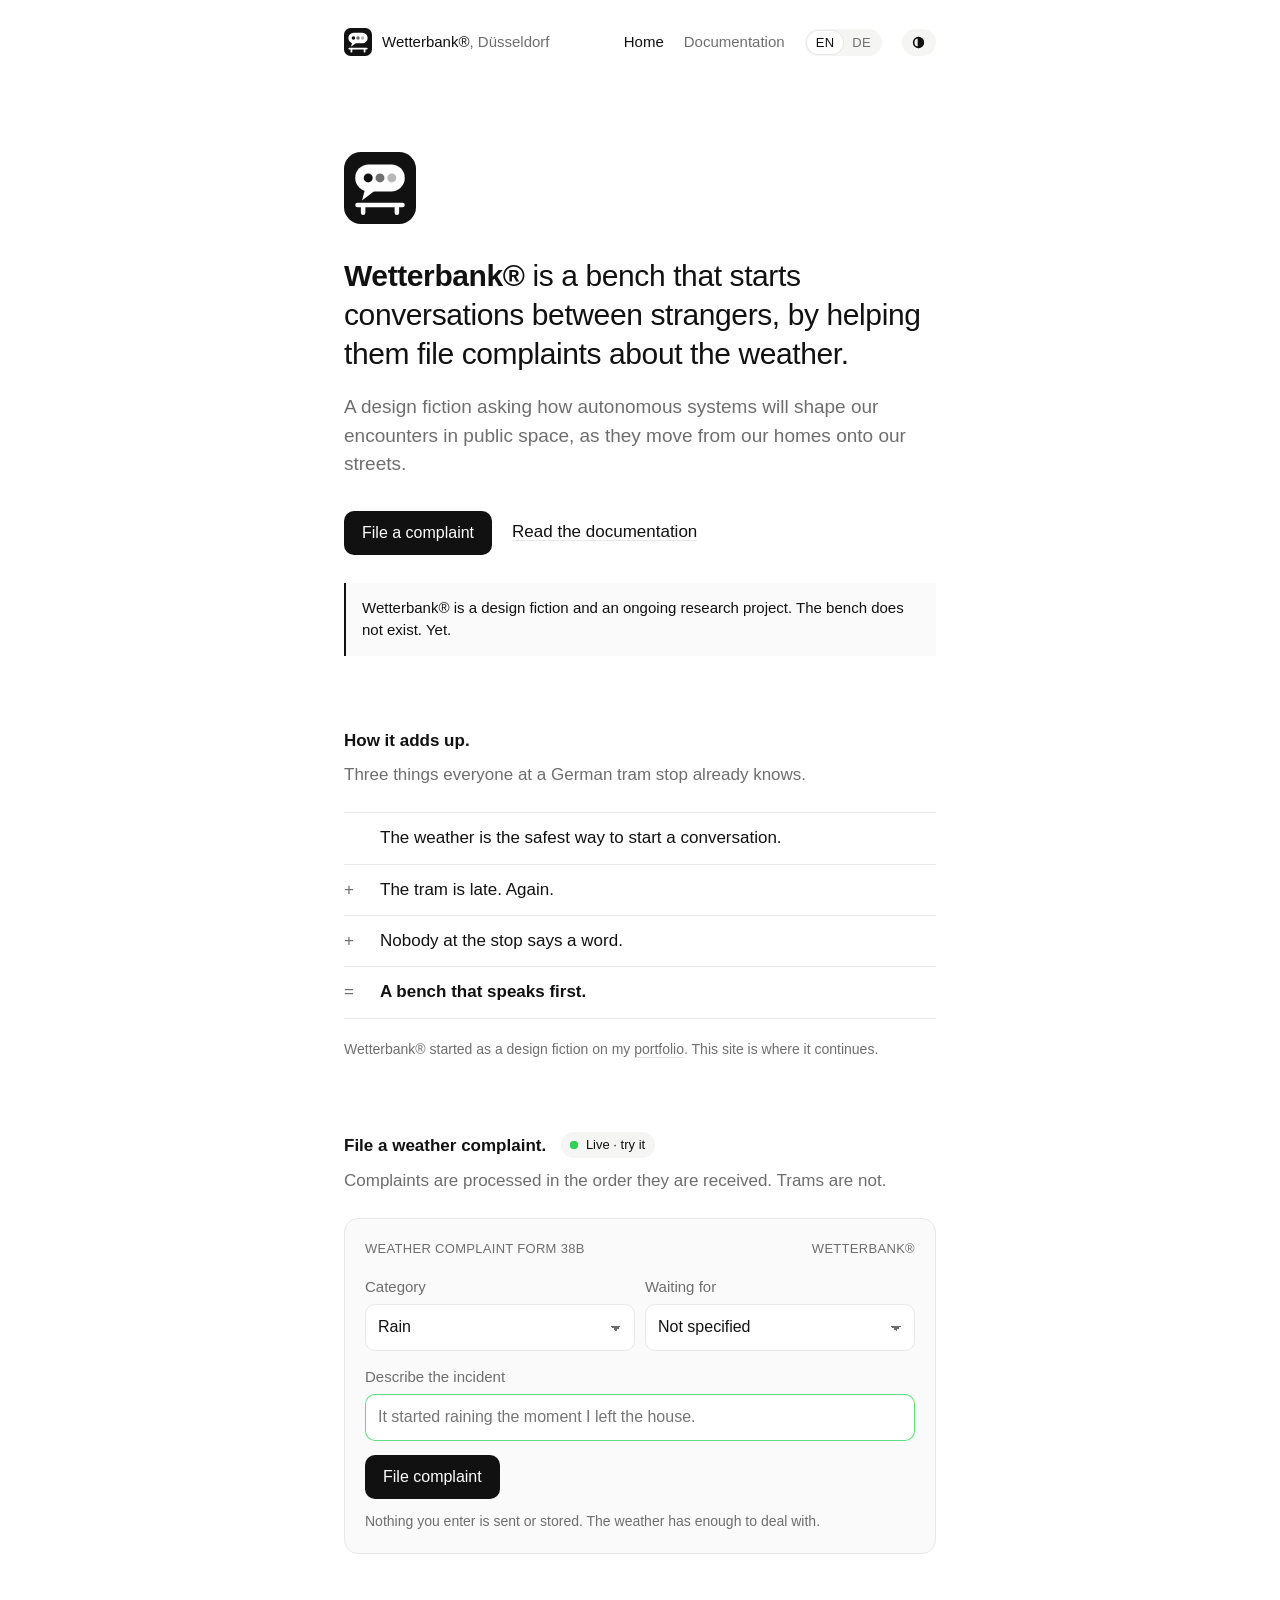
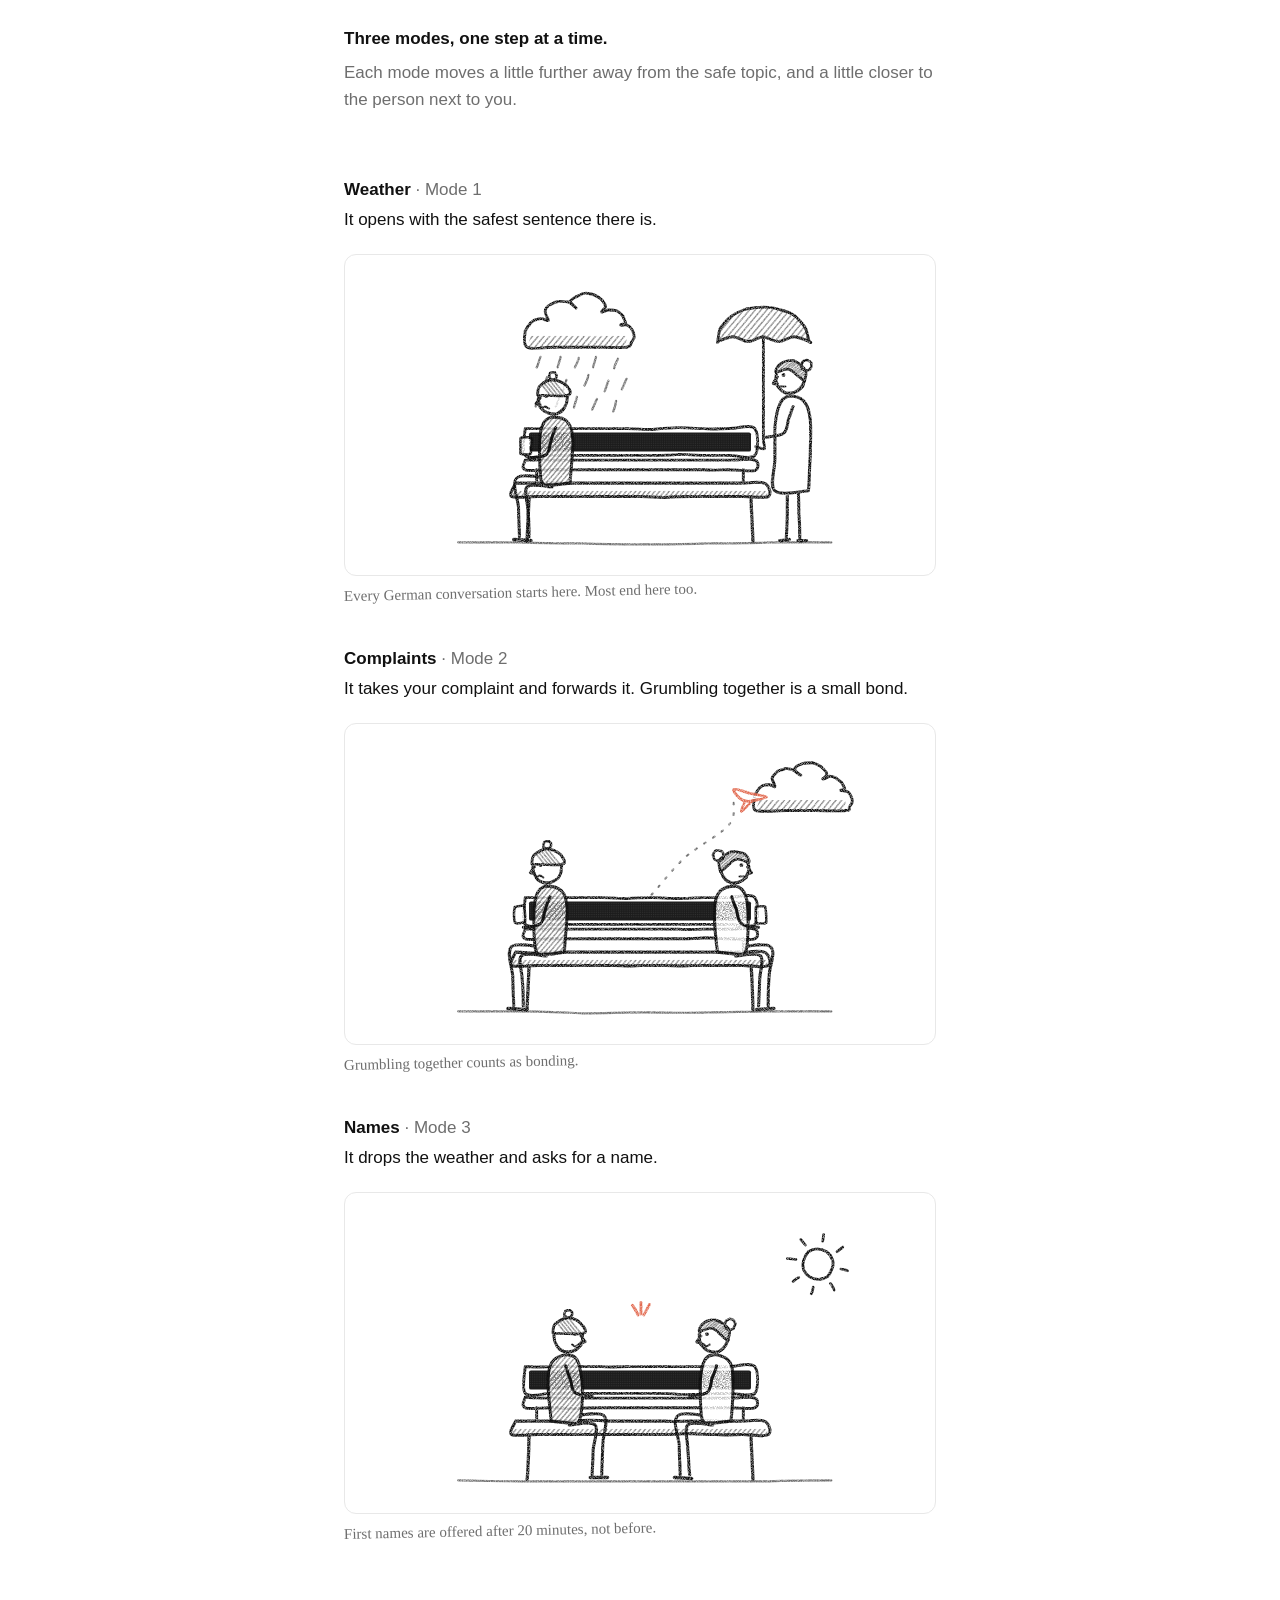
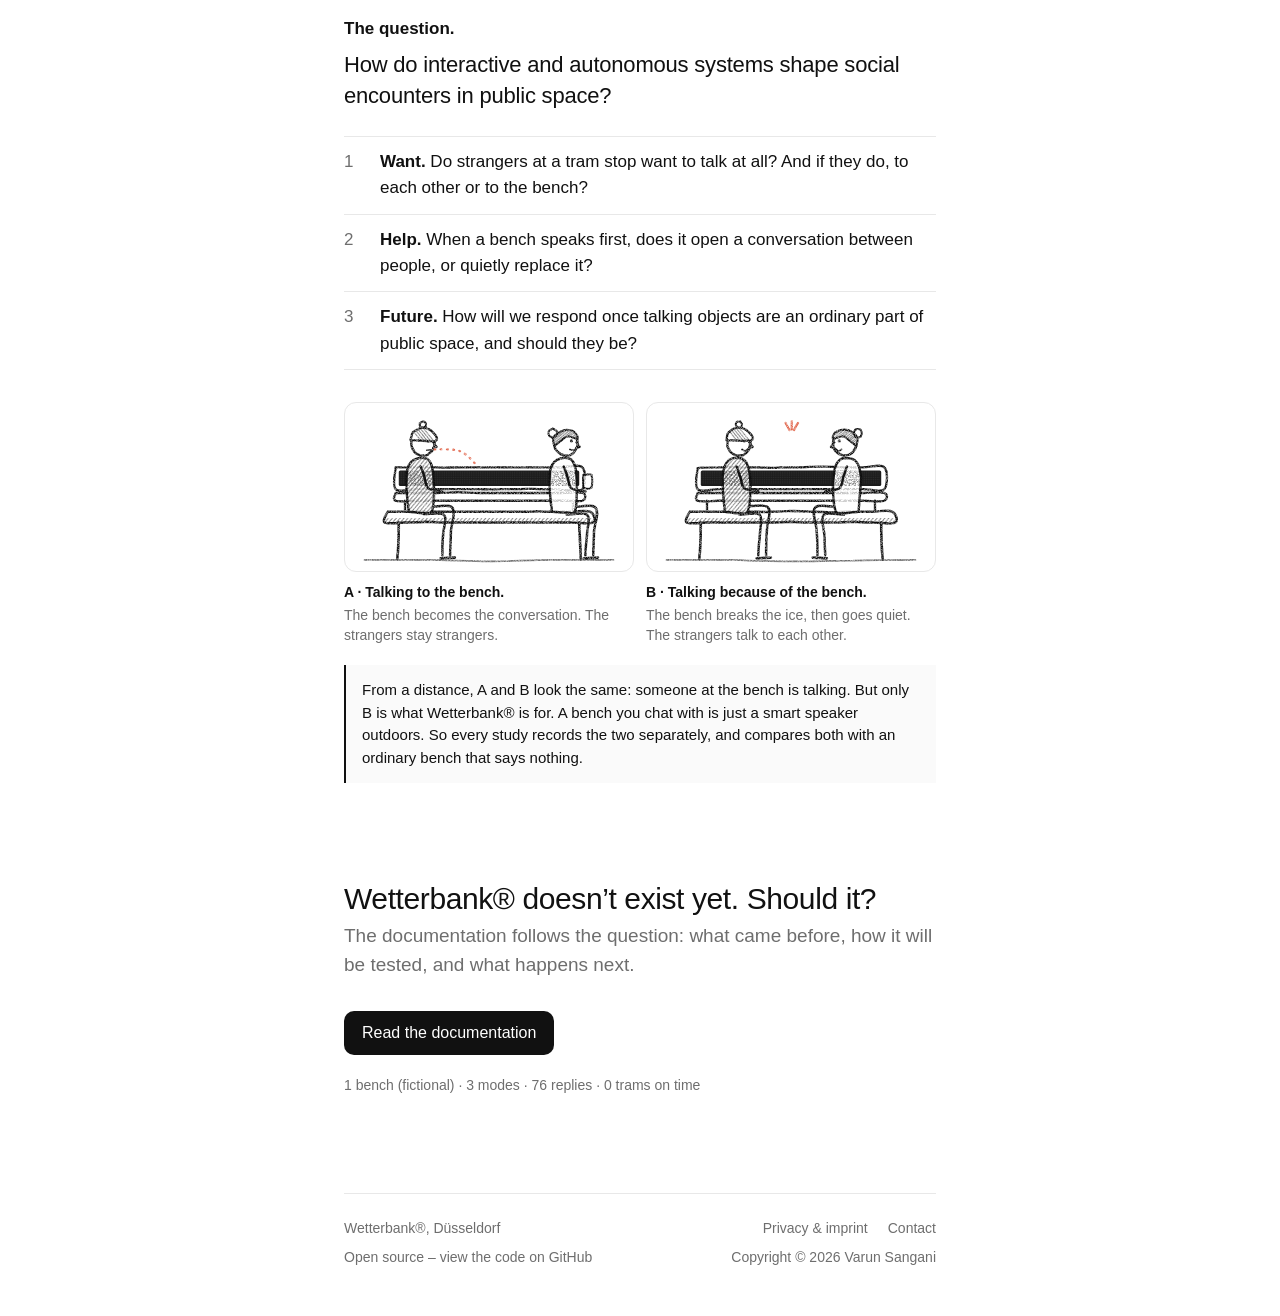
==== commit fd3cd42b: "Illustrations: pencil drawings with a dot-matrix display in the bench (option 3), handwritten notes," ====
--- a/index.html
+++ b/index.html
@@ -168,7 +168,7 @@
       <h3>Weather <span>· Mode 1</span></h3>
       <p>It opens with the safest sentence there is.</p>
       <figure>
-        <svg class="rs " viewBox="0 0 600 340" role="img" aria-label="Rain at a tram stop. One person sits on the bench, grumpy, on their phone. Another stands apart under an umbrella. The bench says: Bit chilly today, isn’t it?"><g class="rain"><path d="M57 26q-1 5-4 10M93 20.7q-1 5-4 10M122.1 28.4q-1 5-4 10M158.1 22.3q-1 5-4 10M198 24.7q-1 5-4 10M230.7 24.8q-1 5-4 10M263.1 21.5q-1 5-4 10M297.1 28.7q-1 5-4 10M330.2 27.4q-1 5-4 10M365.4 20.6q-1 5-4 10M400.1 25.9q-1 5-4 10M430.4 20.3q-1 5-4 10M468.9 24.7q-1 5-4 10M501.8 28.8q-1 5-4 10M535.7 29.2q-1 5-4 10M40.2 58q-1 5-4 10M74.6 59.4q-1 5-4 10M112 51q-1 5-4 10M140.1 52.2q-1 5-4 10M180.7 54.4q-1 5-4 10M212 53q-1 5-4 10M245.1 53.9q-1 5-4 10M277.8 55.9q-1 5-4 10M416.4 51.6q-1 5-4 10M451.9 59.6q-1 5-4 10M486.2 55.7q-1 5-4 10M518.7 52.1q-1 5-4 10M553.7 55.7q-1 5-4 10M22.3 80.6q-1 5-4 10M60.8 89.9q-1 5-4 10M88.7 88q-1 5-4 10M532.5 89.6q-1 5-4 10M44.2 113.8q-1 5-4 10M74.7 115.2q-1 5-4 10M143.5 116.2q-1 5-4 10M210.4 117.2q-1 5-4 10M377.2 116.2q-1 5-4 10M547.2 110.6q-1 5-4 10M25.4 149.6q-1 5-4 10M56 144.6q-1 5-4 10M92.7 143.2q-1 5-4 10M124.9 143.1q-1 5-4 10M159 146q-1 5-4 10M192.4 143.8q-1 5-4 10M230.2 140.3q-1 5-4 10M262.6 147.4q-1 5-4 10M294.5 142.2q-1 5-4 10M332.4 142.4q-1 5-4 10M361.5 144.4q-1 5-4 10M399.6 141q-1 5-4 10M532.7 146.5q-1 5-4 10M44.1 174.5q-1 5-4 10M72.8 171.2q-1 5-4 10M109.2 171.9q-1 5-4 10M145.5 178.4q-1 5-4 10M174.5 172.8q-1 5-4 10M213.5 176.4q-1 5-4 10M247.5 173.5q-1 5-4 10M276 172.9q-1 5-4 10M315.4 172.7q-1 5-4 10M345.8 174.2q-1 5-4 10M380.4 174.1q-1 5-4 10M554.4 172.2q-1 5-4 10M26 208.4q-1 5-4 10M59.3 205.2q-1 5-4 10M90.3 203.4q-1 5-4 10M123.8 200.7q-1 5-4 10M160.7 202.9q-1 5-4 10M196.5 200.5q-1 5-4 10M231.2 206.9q-1 5-4 10M265.4 209q-1 5-4 10M299.2 205.8q-1 5-4 10M326.1 207.5q-1 5-4 10M361.4 203q-1 5-4 10M399.3 205.2q-1 5-4 10M533.8 207.8q-1 5-4 10M39.8 232q-1 5-4 10M75.3 238.2q-1 5-4 10M106.4 237.9q-1 5-4 10M146.4 238.1q-1 5-4 10M179.6 230.1q-1 5-4 10M212 238.6q-1 5-4 10M241.4 232.7q-1 5-4 10M277.1 235.3q-1 5-4 10M312.4 234.7q-1 5-4 10M349.2 230q-1 5-4 10M377.4 231.3q-1 5-4 10M412 230.7q-1 5-4 10M549.8 236.5q-1 5-4 10M24.7 263.6q-1 5-4 10M55.5 263.3q-1 5-4 10M89 265.6q-1 5-4 10M127.7 263.8q-1 5-4 10M156.6 261.8q-1 5-4 10M193 266q-1 5-4 10M230.3 263.8q-1 5-4 10M264.4 266.2q-1 5-4 10M295.5 263.7q-1 5-4 10M330 267q-1 5-4 10M363.4 266.9q-1 5-4 10M397.7 262.5q-1 5-4 10M537.5 263.7q-1 5-4 10" class="mk drop" stroke-width="2.6"/></g><path d="M96 71C86 71 49 75 39 71C28 67 35 54 36 50C36 45 38 46 40 44C42 42 44 41 46 40C48 39 51 38 54 38C56 39 61 43 61 41C62 40 56 33 57 30C57 27 61 26 64 24C66 23 69 21 72 21C75 21 79 21 82 22C84 23 88 28 89 27C89 27 83 22 83 19C84 17 89 14 92 12C96 11 100 11 104 11C108 11 113 11 116 13C119 15 123 20 124 22C124 25 118 29 118 30C119 30 124 27 127 26C130 26 134 26 137 27C140 28 143 30 145 32C147 34 150 38 149 41C149 43 143 44 143 45C144 45 149 42 151 43C154 43 156 45 158 47C160 49 162 52 162 54C163 56 162 59 161 62C160 65 164 69 158 71C152 73 147 72 127 72C107 72 54 75 39 71C23 67 36 53 36 50" class="pp"/><path d="M96 71C86 71 49 75 39 71C28 67 35 54 36 50C36 45 38 46 40 44C42 42 44 41 46 40C48 39 51 38 54 38C56 39 61 43 61 41C62 40 56 33 57 30C57 27 61 26 64 24C66 23 69 21 72 21C75 21 79 21 82 22C84 23 88 28 89 27C89 27 83 22 83 19C84 17 89 14 92 12C96 11 100 11 104 11C108 11 113 11 116 13C119 15 123 20 124 22C124 25 118 29 118 30C119 30 124 27 127 26C130 26 134 26 137 27C140 28 143 30 145 32C147 34 150 38 149 41C149 43 143 44 143 45C144 45 149 42 151 43C154 43 156 45 158 47C160 49 162 52 162 54C163 56 162 59 161 62C160 65 164 69 158 71C152 73 147 72 127 72C107 72 54 75 39 71C23 67 36 53 36 50" class="r-cloud dark" transform="translate(3.5 2.5)"/><path d="M96 71C86 71 49 75 39 71C28 67 35 54 36 50C36 45 38 46 40 44C42 42 44 41 46 40C48 39 51 38 54 38C56 39 61 43 61 41C62 40 56 33 57 30C57 27 61 26 64 24C66 23 69 21 72 21C75 21 79 21 82 22C84 23 88 28 89 27C89 27 83 22 83 19C84 17 89 14 92 12C96 11 100 11 104 11C108 11 113 11 116 13C119 15 123 20 124 22C124 25 118 29 118 30C119 30 124 27 127 26C130 26 134 26 137 27C140 28 143 30 145 32C147 34 150 38 149 41C149 43 143 44 143 45C144 45 149 42 151 43C154 43 156 45 158 47C160 49 162 52 162 54C163 56 162 59 161 62C160 65 164 69 158 71C152 73 147 72 127 72C107 72 54 75 39 71C23 67 36 53 36 50" class="mk" stroke-width="3"/><path d="M330 49C324 48 300 50 294 48C289 46 294 38 295 36C295 33 296 33 297 32C298 31 299 30 300 30C301 29 303 28 305 28C306 28 309 31 309 30C309 29 306 24 306 23C306 21 309 20 310 19C312 18 314 18 316 18C318 18 319 18 321 19C323 19 325 22 325 22C326 21 321 18 322 16C322 15 326 14 328 13C330 12 333 11 335 11C337 11 339 13 341 14C343 15 346 17 346 19C347 20 343 23 344 24C344 24 347 21 349 21C351 20 353 21 355 21C356 22 358 24 359 25C360 26 362 28 362 29C362 30 358 31 358 31C359 31 362 30 363 31C365 31 366 32 367 33C368 34 369 36 369 38C369 39 369 40 368 42C368 44 380 47 367 47C355 48 307 50 294 48C282 46 295 38 295 36" class="pp"/><path d="M330 49C324 48 300 50 294 48C289 46 294 38 295 36C295 33 296 33 297 32C298 31 299 30 300 30C301 29 303 28 305 28C306 28 309 31 309 30C309 29 306 24 306 23C306 21 309 20 310 19C312 18 314 18 316 18C318 18 319 18 321 19C323 19 325 22 325 22C326 21 321 18 322 16C322 15 326 14 328 13C330 12 333 11 335 11C337 11 339 13 341 14C343 15 346 17 346 19C347 20 343 23 344 24C344 24 347 21 349 21C351 20 353 21 355 21C356 22 358 24 359 25C360 26 362 28 362 29C362 30 358 31 358 31C359 31 362 30 363 31C365 31 366 32 367 33C368 34 369 36 369 38C369 39 369 40 368 42C368 44 380 47 367 47C355 48 307 50 294 48C282 46 295 38 295 36" class="r-cloud dark" transform="translate(3.5 2.5)"/><path d="M330 49C324 48 300 50 294 48C289 46 294 38 295 36C295 33 296 33 297 32C298 31 299 30 300 30C301 29 303 28 305 28C306 28 309 31 309 30C309 29 306 24 306 23C306 21 309 20 310 19C312 18 314 18 316 18C318 18 319 18 321 19C323 19 325 22 325 22C326 21 321 18 322 16C322 15 326 14 328 13C330 12 333 11 335 11C337 11 339 13 341 14C343 15 346 17 346 19C347 20 343 23 344 24C344 24 347 21 349 21C351 20 353 21 355 21C356 22 358 24 359 25C360 26 362 28 362 29C362 30 358 31 358 31C359 31 362 30 363 31C365 31 366 32 367 33C368 34 369 36 369 38C369 39 369 40 368 42C368 44 380 47 367 47C355 48 307 50 294 48C282 46 295 38 295 36" class="mk" stroke-width="3"/><path d="M30 300C37 300 57 299 70 299C83 300 97 301 110 301C123 301 136 301 150 301C164 301 179 300 193 300C208 300 222 300 237 301C251 301 266 301 280 301C294 301 309 300 323 299C338 299 352 299 367 299C381 299 396 300 410 300C424 300 437 299 450 299C463 299 477 299 490 299C503 299 517 299 530 300C543 300 564 300 570 300" class="mk" stroke-width="2.6"/><path d="M70 307C72 307 78 307 80 307M162 307C164 307 170 307 172 307M254 307C256 307 262 307 264 307M346 307C348 307 354 307 356 307M438 307C440 307 446 307 448 307M530 307C532 307 538 307 540 307" class="mk soft" stroke-width="2"/><path d="M462 301C462 301 464 303 464 303C463 304 462 305 459 306C456 306 451 307 447 307C442 308 436 308 431 308C426 308 420 308 415 307C410 307 405 307 402 306C399 305 397 304 396 304C395 303 396 302 398 301C400 301 403 300 407 299C410 299 416 298 421 298C426 298 432 298 437 298C442 298 448 299 452 299C456 300 460 300 462 301C464 302 464 303 464 303C463 304 459 305 459 306" class="r-cloud puddle"/><path d="M410 303C412 303 422 302 424 302M434 304C436 304 446 303 448 303" class="mk soft" stroke-width="1.8"/><path d="M528 300C528 292 529 270 529 255C529 240 529 225 529 210C529 195 529 180 529 165C529 150 529 128 529 120" class="mk" stroke-width="4.2"/><path d="M542 156C542 156 543 156 543 156C544 156 544 157 544 157C544 157 544 158 544 158C545 158 545 155 545 159C546 163 545 172 545 179C545 186 546 196 545 199C545 203 545 200 545 200C544 200 544 201 544 201C544 201 543 202 543 202C543 202 547 202 542 202C537 202 519 202 514 202C509 202 514 202 513 201C513 201 512 202 511 201C511 201 512 200 512 200C512 200 512 203 511 199C511 195 511 186 511 179C511 172 511 163 511 159C511 155 511 158 511 158C511 158 512 157 512 157C512 156 512 156 513 156C513 156 509 155 514 155C519 155 538 156 543 156C548 156 544 157 544 157" class="pp"/><path d="M542 156C542 156 543 156 543 156C544 156 544 157 544 157C544 157 544 158 544 158C545 158 545 155 545 159C546 163 545 172 545 179C545 186 546 196 545 199C545 203 545 200 545 200C544 200 544 201 544 201C544 201 543 202 543 202C543 202 547 202 542 202C537 202 519 202 514 202C509 202 514 202 513 201C513 201 512 202 511 201C511 201 512 200 512 200C512 200 512 203 511 199C511 195 511 186 511 179C511 172 511 163 511 159C511 155 511 158 511 158C511 158 512 157 512 157C512 156 512 156 513 156C513 156 509 155 514 155C519 155 538 156 543 156C548 156 544 157 544 157" class="mk" stroke-width="2.4"/><path d="M518 166C521 166 535 166 538 166M518 173C521 173 535 173 538 173M518 180C521 180 535 180 538 180M518 187C520 187 528 187 530 187" class="mk soft" stroke-width="1.6"/><path d="M547 200C546 201 544 202 543 203C541 203 539 203 537 203C535 202 533 201 532 200C532 199 531 197 531 196C531 194 532 193 533 192C534 191 536 190 537 189C539 189 541 189 543 189C545 190 547 191 548 192C548 193 549 195 549 196C549 198 548 199 547 200C546 201 544 202 543 203C541 203 538 203 537 203" class="pp"/><path d="M547 200C546 201 544 202 543 203C541 203 539 203 537 203C535 202 533 201 532 200C532 199 531 197 531 196C531 194 532 193 533 192C534 191 536 190 537 189C539 189 541 189 543 189C545 190 547 191 548 192C548 193 549 195 549 196C549 198 548 199 547 200C546 201 544 202 543 203C541 203 538 203 537 203" class="r-b" transform="translate(3.5 2.5)"/><path d="M547 200C546 201 544 202 543 203C541 203 539 203 537 203C535 202 533 201 532 200C532 199 531 197 531 196C531 194 532 193 533 192C534 191 536 190 537 189C539 189 541 189 543 189C545 190 547 191 548 192C548 193 549 195 549 196C549 198 548 199 547 200C546 201 544 202 543 203C541 203 538 203 537 203" class="mk" stroke-width="2"/><text x="540" y="199.5" text-anchor="middle" class="tiny">+40</text><path d="M551 97C551 98 551 104 550 106C549 109 546 112 544 114C542 116 539 118 536 119C533 120 530 121 527 121C524 121 520 120 517 119C515 117 512 115 510 113C508 110 506 107 506 104C505 101 505 97 506 94C506 91 507 88 509 86C511 83 513 80 515 78C518 77 521 76 524 76C528 75 531 75 534 76C537 76 540 78 543 80C545 82 547 85 548 88C550 91 551 94 551 97C551 100 550 103 549 106C548 109 545 113 545 115" class="pp"/><path d="M551 97C551 98 551 104 550 106C549 109 546 112 544 114C542 116 539 118 536 119C533 120 530 121 527 121C524 121 520 120 517 119C515 117 512 115 510 113C508 110 506 107 506 104C505 101 505 97 506 94C506 91 507 88 509 86C511 83 513 80 515 78C518 77 521 76 524 76C528 75 531 75 534 76C537 76 540 78 543 80C545 82 547 85 548 88C550 91 551 94 551 97C551 100 550 103 549 106C548 109 545 113 545 115" class="r-sign" transform="translate(3.5 2.5)"/><path d="M551 97C551 98 551 104 550 106C549 109 546 112 544 114C542 116 539 118 536 119C533 120 530 121 527 121C524 121 520 120 517 119C515 117 512 115 510 113C508 110 506 107 506 104C505 101 505 97 506 94C506 91 507 88 509 86C511 83 513 80 515 78C518 77 521 76 524 76C528 75 531 75 534 76C537 76 540 78 543 80C545 82 547 85 548 88C550 91 551 94 551 97C551 100 550 103 549 106C548 109 545 113 545 115" class="mk" stroke-width="3"/><text x="528" y="107.5" text-anchor="middle" class="hh">H</text><path d="M180 182C179 186 177 197 177 206C176 215 178 227 178 236C178 245 177 250 176 257C176 264 175 272 175 279C174 286 173 297 172 300" class="mk" stroke-width="4"/><path d="M178 236C180 240 188 251 190 262C192 273 191 293 192 300" class="mk" stroke-width="4"/><path d="M166 300C168 300 174 300 175 300" class="mk" stroke-width="4"/><path d="M186 300C188 300 196 300 198 300" class="mk" stroke-width="4"/><path d="M400 182C401 186 404 197 404 206C405 215 402 227 402 236C402 245 404 250 404 257C405 264 405 271 406 279C406 286 407 297 408 300" class="mk" stroke-width="4"/><path d="M402 236C400 240 392 251 389 262C387 273 389 293 388 300" class="mk" stroke-width="4"/><path d="M414 300C413 300 407 300 405 300" class="mk" stroke-width="4"/><path d="M394 300C392 300 384 300 382 300" class="mk" stroke-width="4"/><path d="M418 181C418 181 421 180 421 181C422 182 422 183 422 184C423 185 423 186 422 187C422 188 422 189 421 190C420 191 424 191 418 191C412 191 397 191 386 190C375 190 365 190 354 190C343 191 333 191 322 191C311 191 301 191 290 191C279 191 269 192 258 192C247 192 237 190 226 190C215 190 205 191 194 191C183 192 168 192 162 191C156 191 160 191 159 190C158 189 158 188 157 187C157 186 157 185 158 184C158 183 158 181 159 181C160 180 156 181 162 181C168 181 183 181 194 181C205 181 215 181 226 181C237 181 247 180 258 180C269 180 279 180 290 180C301 180 311 179 322 179C333 179 343 179 354 179C365 179 375 180 386 181C397 181 415 180 421 181C427 182 422 183 422 184" class="pp"/><path d="M418 181C418 181 421 180 421 181C422 182 422 183 422 184C423 185 423 186 422 187C422 188 422 189 421 190C420 191 424 191 418 191C412 191 397 191 386 190C375 190 365 190 354 190C343 191 333 191 322 191C311 191 301 191 290 191C279 191 269 192 258 192C247 192 237 190 226 190C215 190 205 191 194 191C183 192 168 192 162 191C156 191 160 191 159 190C158 189 158 188 157 187C157 186 157 185 158 184C158 183 158 181 159 181C160 180 156 181 162 181C168 181 183 181 194 181C205 181 215 181 226 181C237 181 247 180 258 180C269 180 279 180 290 180C301 180 311 179 322 179C333 179 343 179 354 179C365 179 375 180 386 181C397 181 415 180 421 181C427 182 422 183 422 184" class="r-wood" transform="translate(3.5 2.5)"/><path d="M418 181C418 181 421 180 421 181C422 182 422 183 422 184C423 185 423 186 422 187C422 188 422 189 421 190C420 191 424 191 418 191C412 191 397 191 386 190C375 190 365 190 354 190C343 191 333 191 322 191C311 191 301 191 290 191C279 191 269 192 258 192C247 192 237 190 226 190C215 190 205 191 194 191C183 192 168 192 162 191C156 191 160 191 159 190C158 189 158 188 157 187C157 186 157 185 158 184C158 183 158 181 159 181C160 180 156 181 162 181C168 181 183 181 194 181C205 181 215 181 226 181C237 181 247 180 258 180C269 180 279 180 290 180C301 180 311 179 322 179C333 179 343 179 354 179C365 179 375 180 386 181C397 181 415 180 421 181C427 182 422 183 422 184" class="mk" stroke-width="2.6"/><path d="M418 195C419 196 421 196 421 197C422 198 423 199 423 200C423 201 422 202 421 203C421 204 421 205 421 205C420 206 424 206 418 207C412 207 397 207 386 208C375 208 365 208 354 207C343 207 333 207 322 207C311 206 301 207 290 207C279 207 269 206 258 206C247 206 237 207 226 207C215 207 205 206 194 206C183 206 168 206 162 206C157 206 160 206 160 206C159 205 157 204 157 203C157 202 158 201 158 200C159 199 159 199 159 198C160 197 156 197 162 196C168 196 183 196 194 196C205 196 215 197 226 197C237 197 247 196 258 195C269 195 279 195 290 195C301 195 311 196 322 196C333 196 343 196 354 196C365 196 375 196 386 196C397 196 415 196 421 197C427 198 422 199 423 200" class="pp"/><path d="M418 195C419 196 421 196 421 197C422 198 423 199 423 200C423 201 422 202 421 203C421 204 421 205 421 205C420 206 424 206 418 207C412 207 397 207 386 208C375 208 365 208 354 207C343 207 333 207 322 207C311 206 301 207 290 207C279 207 269 206 258 206C247 206 237 207 226 207C215 207 205 206 194 206C183 206 168 206 162 206C157 206 160 206 160 206C159 205 157 204 157 203C157 202 158 201 158 200C159 199 159 199 159 198C160 197 156 197 162 196C168 196 183 196 194 196C205 196 215 197 226 197C237 197 247 196 258 195C269 195 279 195 290 195C301 195 311 196 322 196C333 196 343 196 354 196C365 196 375 196 386 196C397 196 415 196 421 197C427 198 422 199 423 200" class="r-wood" transform="translate(3.5 2.5)"/><path d="M418 195C419 196 421 196 421 197C422 198 423 199 423 200C423 201 422 202 421 203C421 204 421 205 421 205C420 206 424 206 418 207C412 207 397 207 386 208C375 208 365 208 354 207C343 207 333 207 322 207C311 206 301 207 290 207C279 207 269 206 258 206C247 206 237 207 226 207C215 207 205 206 194 206C183 206 168 206 162 206C157 206 160 206 160 206C159 205 157 204 157 203C157 202 158 201 158 200C159 199 159 199 159 198C160 197 156 197 162 196C168 196 183 196 194 196C205 196 215 197 226 197C237 197 247 196 258 195C269 195 279 195 290 195C301 195 311 196 322 196C333 196 343 196 354 196C365 196 375 196 386 196C397 196 415 196 421 197C427 198 422 199 423 200" class="mk" stroke-width="2.6"/><path d="M426 223C426 223 429 222 429 223C430 224 430 225 430 226C430 227 430 226 430 227C429 228 430 230 429 230C428 231 432 230 426 230C420 230 406 231 396 231C386 231 376 231 366 231C355 231 345 230 335 230C325 230 315 231 305 231C295 231 285 230 275 230C265 230 255 231 245 231C235 231 225 231 214 231C204 231 194 230 184 230C174 230 159 231 154 231C149 231 152 230 152 230C151 229 151 228 151 227C150 226 150 227 150 226C150 225 150 224 151 223C152 222 148 221 154 221C160 221 174 222 184 222C194 222 204 222 214 222C225 222 235 221 245 222C255 222 265 223 275 223C285 223 295 222 305 222C315 222 325 222 335 222C345 222 355 222 366 222C376 222 385 222 396 222C406 223 424 222 429 223C435 224 430 226 430 226" class="pp"/><path d="M426 223C426 223 429 222 429 223C430 224 430 225 430 226C430 227 430 226 430 227C429 228 430 230 429 230C428 231 432 230 426 230C420 230 406 231 396 231C386 231 376 231 366 231C355 231 345 230 335 230C325 230 315 231 305 231C295 231 285 230 275 230C265 230 255 231 245 231C235 231 225 231 214 231C204 231 194 230 184 230C174 230 159 231 154 231C149 231 152 230 152 230C151 229 151 228 151 227C150 226 150 227 150 226C150 225 150 224 151 223C152 222 148 221 154 221C160 221 174 222 184 222C194 222 204 222 214 222C225 222 235 221 245 222C255 222 265 223 275 223C285 223 295 222 305 222C315 222 325 222 335 222C345 222 355 222 366 222C376 222 385 222 396 222C406 223 424 222 429 223C435 224 430 226 430 226" class="r-wood" transform="translate(3.5 2.5)"/><path d="M426 223C426 223 429 222 429 223C430 224 430 225 430 226C430 227 430 226 430 227C429 228 430 230 429 230C428 231 432 230 426 230C420 230 406 231 396 231C386 231 376 231 366 231C355 231 345 230 335 230C325 230 315 231 305 231C295 231 285 230 275 230C265 230 255 231 245 231C235 231 225 231 214 231C204 231 194 230 184 230C174 230 159 231 154 231C149 231 152 230 152 230C151 229 151 228 151 227C150 226 150 227 150 226C150 225 150 224 151 223C152 222 148 221 154 221C160 221 174 222 184 222C194 222 204 222 214 222C225 222 235 221 245 222C255 222 265 223 275 223C285 223 295 222 305 222C315 222 325 222 335 222C345 222 355 222 366 222C376 222 385 222 396 222C406 223 424 222 429 223C435 224 430 226 430 226" class="mk" stroke-width="2.6"/><path d="M426 232C427 233 428 233 429 234C429 235 430 236 430 237C430 238 430 237 430 238C430 239 430 241 429 242C428 242 432 243 426 243C420 243 406 241 396 241C386 241 376 243 366 243C355 243 345 243 335 243C325 243 315 243 305 243C295 243 285 243 275 242C265 242 255 242 245 242C235 242 225 243 214 243C204 243 194 242 184 241C174 241 160 241 154 241C149 241 152 241 151 241C150 240 150 239 150 238C150 237 150 238 150 237C150 236 151 235 151 234C152 233 148 233 154 233C160 233 174 233 184 233C194 233 204 232 214 232C225 233 235 234 245 234C255 234 265 233 275 232C285 232 295 233 305 233C315 233 325 233 335 233C345 233 355 233 366 234C376 234 385 234 396 234C406 234 423 234 429 234C434 235 430 237 430 237" class="pp"/><path d="M426 232C427 233 428 233 429 234C429 235 430 236 430 237C430 238 430 237 430 238C430 239 430 241 429 242C428 242 432 243 426 243C420 243 406 241 396 241C386 241 376 243 366 243C355 243 345 243 335 243C325 243 315 243 305 243C295 243 285 243 275 242C265 242 255 242 245 242C235 242 225 243 214 243C204 243 194 242 184 241C174 241 160 241 154 241C149 241 152 241 151 241C150 240 150 239 150 238C150 237 150 238 150 237C150 236 151 235 151 234C152 233 148 233 154 233C160 233 174 233 184 233C194 233 204 232 214 232C225 233 235 234 245 234C255 234 265 233 275 232C285 232 295 233 305 233C315 233 325 233 335 233C345 233 355 233 366 234C376 234 385 234 396 234C406 234 423 234 429 234C434 235 430 237 430 237" class="r-wood" transform="translate(3.5 2.5)"/><path d="M426 232C427 233 428 233 429 234C429 235 430 236 430 237C430 238 430 237 430 238C430 239 430 241 429 242C428 242 432 243 426 243C420 243 406 241 396 241C386 241 376 243 366 243C355 243 345 243 335 243C325 243 315 243 305 243C295 243 285 243 275 242C265 242 255 242 245 242C235 242 225 243 214 243C204 243 194 242 184 241C174 241 160 241 154 241C149 241 152 241 151 241C150 240 150 239 150 238C150 237 150 238 150 237C150 236 151 235 151 234C152 233 148 233 154 233C160 233 174 233 184 233C194 233 204 232 214 232C225 233 235 234 245 234C255 234 265 233 275 232C285 232 295 233 305 233C315 233 325 233 335 233C345 233 355 233 366 234C376 234 385 234 396 234C406 234 423 234 429 234C434 235 430 237 430 237" class="mk" stroke-width="2.6"/><path d="M302 183C303 183 305 184 306 184C307 185 308 186 309 187C310 188 309 190 310 191C310 192 310 194 310 196C310 197 310 199 309 200C309 201 307 202 306 203C305 204 307 204 302 204C297 205 283 205 278 204C273 204 275 204 274 203C273 202 272 201 271 200C270 199 270 198 270 196C270 194 270 192 270 191C270 189 270 188 271 187C272 186 273 185 274 184C275 183 273 183 278 183C283 183 301 184 306 184C311 185 308 187 309 187" class="pp"/><path d="M302 183C303 183 305 184 306 184C307 185 308 186 309 187C310 188 309 190 310 191C310 192 310 194 310 196C310 197 310 199 309 200C309 201 307 202 306 203C305 204 307 204 302 204C297 205 283 205 278 204C273 204 275 204 274 203C273 202 272 201 271 200C270 199 270 198 270 196C270 194 270 192 270 191C270 189 270 188 271 187C272 186 273 185 274 184C275 183 273 183 278 183C283 183 301 184 306 184C311 185 308 187 309 187" class="mk" stroke-width="2.4"/><g class="vd on"><path d="M279 196C279 196 278 196 278 195C277 195 277 194 277 193C277 193 277 192 278 192C278 191 279 191 279 191C280 190 280 190 281 191C282 191 282 191 282 192C283 192 283 193 283 194C283 194 283 195 282 195C282 196 281 196 281 196C280 197 280 197 279 196C278 196 278 196 278 195C277 195 277 194 277 193"/><path d="M290 191C290 191 291 191 292 191C292 191 293 192 293 193C293 193 293 194 293 194C293 195 292 196 292 196C291 196 291 196 290 196C289 196 289 196 288 196C288 196 287 195 287 194C287 194 287 193 287 193C287 192 288 191 288 191C289 191 289 190 290 190C291 190 291 191 292 191C292 191 293 192 293 193"/><path d="M297 193C297 193 298 192 298 191C298 191 299 191 300 191C300 190 301 191 302 191C302 191 303 192 303 192C303 193 303 194 303 194C303 195 302 195 302 196C302 196 301 196 300 196C300 197 299 196 298 196C298 196 298 195 297 195C297 194 297 193 297 193C297 192 298 192 298 191C298 191 299 191 300 191"/></g><path d="M242 208C239 208 231 208 225 208C220 208 214 208 209 207C203 207 196 205 192 206C188 207 184 210 182 214C181 218 182 223 182 228C181 233 182 237 182 242C182 247 182 251 182 256C183 261 183 265 183 270C183 275 180 282 182 284C184 287 193 286 195 284C197 282 195 274 195 269C195 265 195 260 195 255C196 250 196 245 196 241C196 236 194 228 196 226C198 224 206 226 211 226C216 226 222 226 227 226C232 226 243 229 242 226C242 223 231 211 225 208C220 205 211 207 209 207" class="pp"/><path d="M242 208C239 208 231 208 225 208C220 208 214 208 209 207C203 207 196 205 192 206C188 207 184 210 182 214C181 218 182 223 182 228C181 233 182 237 182 242C182 247 182 251 182 256C183 261 183 265 183 270C183 275 180 282 182 284C184 287 193 286 195 284C197 282 195 274 195 269C195 265 195 260 195 255C196 250 196 245 196 241C196 236 194 228 196 226C198 224 206 226 211 226C216 226 222 226 227 226C232 226 243 229 242 226C242 223 231 211 225 208C220 205 211 207 209 207" class="r-dark" transform="translate(2.5 2)"/><path d="M242 208C239 208 231 208 225 208C220 208 214 208 209 207C203 207 196 205 192 206C188 207 184 210 182 214C181 218 182 223 182 228C181 233 182 237 182 242C182 247 182 251 182 256C183 261 183 265 183 270C183 275 180 282 182 284C184 287 193 286 195 284C197 282 195 274 195 269C195 265 195 260 195 255C196 250 196 245 196 241C196 236 194 228 196 226C198 224 206 226 211 226C216 226 222 226 227 226C232 226 243 229 242 226C242 223 231 211 225 208C220 205 211 207 209 207" class="mk" stroke-width="2.8"/><path d="M196 296C196 294 198 286 195 284C192 282 184 283 180 284C176 285 171 288 170 290C168 292 169 296 170 297C172 298 176 297 179 296C182 296 185 299 187 297C190 294 196 286 195 284C194 282 182 284 180 284" class="pp"/><path d="M196 296C196 294 198 286 195 284C192 282 184 283 180 284C176 285 171 288 170 290C168 292 169 296 170 297C172 298 176 297 179 296C182 296 185 299 187 297C190 294 196 286 195 284C194 282 182 284 180 284" class="mk" stroke-width="2.8"/><path d="M248 224C248 221 248 211 249 205C249 199 251 192 250 186C250 179 248 171 244 167C240 162 232 160 228 161C223 161 220 164 217 170C215 176 214 188 214 194C213 200 215 203 215 208C216 213 214 218 216 222C218 225 221 230 226 227C232 224 245 212 249 205C253 198 250 189 250 186" class="pp"/><path d="M248 224C248 221 248 211 249 205C249 199 251 192 250 186C250 179 248 171 244 167C240 162 232 160 228 161C223 161 220 164 217 170C215 176 214 188 214 194C213 200 215 203 215 208C216 213 214 218 216 222C218 225 221 230 226 227C232 224 245 212 249 205C253 198 250 189 250 186" class="r-a" transform="translate(3.5 2.5)"/><path d="M248 224C248 221 248 211 249 205C249 199 251 192 250 186C250 179 248 171 244 167C240 162 232 160 228 161C223 161 220 164 217 170C215 176 214 188 214 194C213 200 215 203 215 208C216 213 214 218 216 222C218 225 221 230 226 227C232 224 245 212 249 205C253 198 250 189 250 186" class="mk" stroke-width="3"/><path d="M220 127C222 127 226 124 229 124C232 124 235 125 238 127C240 129 243 132 243 135C244 138 244 142 243 145C242 148 240 151 238 153C236 155 232 156 229 156C226 156 223 155 220 153C218 151 216 148 215 145C214 142 214 138 215 135C216 132 218 129 220 127C222 125 226 124 229 124C232 124 236 127 238 127" class="pp"/><path d="M220 127C222 127 226 124 229 124C232 124 235 125 238 127C240 129 243 132 243 135C244 138 244 142 243 145C242 148 240 151 238 153C236 155 232 156 229 156C226 156 223 155 220 153C218 151 216 148 215 145C214 142 214 138 215 135C216 132 218 129 220 127C222 125 226 124 229 124C232 124 236 127 238 127" class="mk" stroke-width="3"/><path d="M216 138C215 139 210 143 210 144C210 145 214 146 215 146" class="mk" stroke-width="2.4"/><path d="M234 138C235 138 238 140 238 141C238 142 235 144 234 145" class="mk soft" stroke-width="2"/><circle cx="222" cy="137" r="2" class="eye"/><path d="M224 150C224 150 222 148 221 148C220 148 218 150 217 150" class="mk" stroke-width="2.2"/><path d="M226 131C225 131 219 133 218 133" class="mk" stroke-width="2.2"/><path d="M213 137C213 135 213 130 215 127C217 125 221 121 225 120C229 118 234 118 237 120C241 121 243 125 244 128C245 131 246 136 245 137C244 139 240 137 237 137C234 137 232 137 229 137C226 137 223 139 221 137C219 136 215 130 215 127C216 124 223 121 225 120" class="pp"/><path d="M213 137C213 135 213 130 215 127C217 125 221 121 225 120C229 118 234 118 237 120C241 121 243 125 244 128C245 131 246 136 245 137C244 139 240 137 237 137C234 137 232 137 229 137C226 137 223 139 221 137C219 136 215 130 215 127C216 124 223 121 225 120" class="r-b" transform="translate(3.5 2.5)"/><path d="M213 137C213 135 213 130 215 127C217 125 221 121 225 120C229 118 234 118 237 120C241 121 243 125 244 128C245 131 246 136 245 137C244 139 240 137 237 137C234 137 232 137 229 137C226 137 223 139 221 137C219 136 215 130 215 127C216 124 223 121 225 120" class="mk" stroke-width="2.8"/><path d="M214 134C219 134 239 134 244 134" class="mk" stroke-width="2.2"/><path d="M226 120C226 119 225 118 225 117C225 116 226 115 226 114C227 114 228 113 229 113C230 112 231 112 231 113C232 113 233 114 234 114C234 115 235 116 235 117C235 118 234 119 234 120C233 121 232 121 231 121C230 122 229 122 229 121C228 121 227 120 226 120C226 119 225 118 225 117C225 116 226 115 226 114" class="pp"/><path d="M226 120C226 119 225 118 225 117C225 116 226 115 226 114C227 114 228 113 229 113C230 112 231 112 231 113C232 113 233 114 234 114C234 115 235 116 235 117C235 118 234 119 234 120C233 121 232 121 231 121C230 122 229 122 229 121C228 121 227 120 226 120C226 119 225 118 225 117C225 116 226 115 226 114" class="r-b" transform="translate(3.5 2.5)"/><path d="M226 120C226 119 225 118 225 117C225 116 226 115 226 114C227 114 228 113 229 113C230 112 231 112 231 113C232 113 233 114 234 114C234 115 235 116 235 117C235 118 234 119 234 120C233 121 232 121 231 121C230 122 229 122 229 121C228 121 227 120 226 120C226 119 225 118 225 117C225 116 226 115 226 114" class="mk" stroke-width="2.4"/><path d="M234 172C233 173 231 178 230 181C229 184 227 187 226 191C224 194 224 198 222 200C220 202 215 201 212 201C209 201 204 202 202 202" class="mk" stroke-width="13"/><path d="M234 172C233 173 232 178 230 182C229 185 228 188 226 191C225 194 224 198 222 200C220 202 215 200 212 201C209 201 204 202 202 202" class="r-a sleeve" stroke-width="7.5"/><path d="M202 198C202 199 203 200 203 201C203 202 203 203 202 204C201 204 201 205 200 205C199 206 197 206 196 205C196 205 195 204 194 204C193 203 193 202 193 201C193 200 193 199 194 198C194 198 195 197 196 197C197 196 199 196 200 197C200 197 201 198 202 198C203 199 203 200 203 201C203 202 202 203 202 204" class="pp"/><path d="M202 198C202 199 203 200 203 201C203 202 203 203 202 204C201 204 201 205 200 205C199 206 197 206 196 205C196 205 195 204 194 204C193 203 193 202 193 201C193 200 193 199 194 198C194 198 195 197 196 197C197 196 199 196 200 197C200 197 201 198 202 198C203 199 203 200 203 201C203 202 202 203 202 204" class="mk" stroke-width="2.4"/><path d="M203 180C203 180 204 180 205 181C205 181 206 181 206 183C206 185 206 193 206 196C206 199 206 198 205 198C205 199 204 199 203 199C202 199 198 199 197 199C196 199 196 198 195 198C195 198 194 198 194 196C194 194 194 186 194 183C194 181 194 181 195 181C195 180 195 180 197 180C199 180 203 180 205 181C206 182 206 183 206 183" class="pp"/><path d="M203 180C203 180 204 180 205 181C205 181 206 181 206 183C206 185 206 193 206 196C206 199 206 198 205 198C205 199 204 199 203 199C202 199 198 199 197 199C196 199 196 198 195 198C195 198 194 198 194 196C194 194 194 186 194 183C194 181 194 181 195 181C195 180 195 180 197 180C199 180 203 180 205 181C206 182 206 183 206 183" class="r-dark" transform="translate(1.5 1)"/><path d="M203 180C203 180 204 180 205 181C205 181 206 181 206 183C206 185 206 193 206 196C206 199 206 198 205 198C205 199 204 199 203 199C202 199 198 199 197 199C196 199 196 198 195 198C195 198 194 198 194 196C194 194 194 186 194 183C194 181 194 181 195 181C195 180 195 180 197 180C199 180 203 180 205 181C206 182 206 183 206 183" class="mk" stroke-width="2.4"/><path d="M202 183C202 183 203 183 203 183C203 184 203 183 203 184C204 186 204 192 204 194C204 195 203 194 203 195C203 195 203 195 202 195C201 195 199 195 198 195C197 195 197 195 197 195C197 194 197 195 197 194C197 192 196 186 196 184C197 183 197 184 197 183C197 183 197 183 198 183C199 183 202 183 203 183C204 184 203 184 203 184" class="screen"/><path d="M513 216C511 216 503 214 501 216C499 218 501 225 501 230C501 235 501 239 501 244C501 249 501 253 501 258C501 263 501 267 501 272C501 277 499 284 501 286C503 288 511 288 513 286C515 284 513 277 513 272C513 267 513 263 513 258C513 253 513 249 513 244C513 239 515 235 513 230C511 225 503 216 501 216C499 216 501 228 501 230" class="pp"/><path d="M513 216C511 216 503 214 501 216C499 218 501 225 501 230C501 235 501 239 501 244C501 249 501 253 501 258C501 263 501 267 501 272C501 277 499 284 501 286C503 288 511 288 513 286C515 284 513 277 513 272C513 267 513 263 513 258C513 253 513 249 513 244C513 239 515 235 513 230C511 225 503 216 501 216C499 216 501 228 501 230" class="r-dark" transform="translate(2 1.5)"/><path d="M513 216C511 216 503 214 501 216C499 218 501 225 501 230C501 235 501 239 501 244C501 249 501 253 501 258C501 263 501 267 501 272C501 277 499 284 501 286C503 288 511 288 513 286C515 284 513 277 513 272C513 267 513 263 513 258C513 253 513 249 513 244C513 239 515 235 513 230C511 225 503 216 501 216C499 216 501 228 501 230" class="mk" stroke-width="2.6"/><path d="M514 297C514 295 516 288 513 286C510 284 503 285 499 286C495 287 492 290 491 292C490 294 489 297 491 298C493 299 499 300 503 298C506 296 514 288 513 286C512 284 501 286 499 286" class="pp"/><path d="M514 297C514 295 516 288 513 286C510 284 503 285 499 286C495 287 492 290 491 292C490 294 489 297 491 298C493 299 499 300 503 298C506 296 514 288 513 286C512 284 501 286 499 286" class="mk" stroke-width="2.6"/><path d="M499 216C497 216 489 214 487 216C485 218 487 225 487 230C487 235 487 239 487 244C487 249 487 253 487 258C487 263 487 267 487 272C487 277 485 283 487 286C489 288 497 288 499 286C501 284 499 277 499 272C499 267 499 263 499 258C499 253 499 249 499 244C499 239 501 235 499 230C498 225 489 216 487 216C485 216 487 228 487 230" class="pp"/><path d="M499 216C497 216 489 214 487 216C485 218 487 225 487 230C487 235 487 239 487 244C487 249 487 253 487 258C487 263 487 267 487 272C487 277 485 283 487 286C489 288 497 288 499 286C501 284 499 277 499 272C499 267 499 263 499 258C499 253 499 249 499 244C499 239 501 235 499 230C498 225 489 216 487 216C485 216 487 228 487 230" class="r-dark" transform="translate(2 1.5)"/><path d="M499 216C497 216 489 214 487 216C485 218 487 225 487 230C487 235 487 239 487 244C487 249 487 253 487 258C487 263 487 267 487 272C487 277 485 283 487 286C489 288 497 288 499 286C501 284 499 277 499 272C499 267 499 263 499 258C499 253 499 249 499 244C499 239 501 235 499 230C498 225 489 216 487 216C485 216 487 228 487 230" class="mk" stroke-width="2.6"/><path d="M500 297C500 295 501 288 499 286C497 284 489 285 485 286C481 287 478 290 477 292C476 294 475 297 477 298C479 299 485 299 489 298C492 296 500 288 499 286C498 284 487 286 485 286" class="pp"/><path d="M500 297C500 295 501 288 499 286C497 284 489 285 485 286C481 287 478 290 477 292C476 294 475 297 477 298C479 299 485 299 489 298C492 296 500 288 499 286C498 284 487 286 485 286" class="mk" stroke-width="2.6"/><path d="M515 240C516 238 516 230 516 225C516 220 516 215 516 210C516 205 516 201 516 196C516 191 516 186 516 181C516 176 519 172 518 166C517 159 514 148 510 143C506 139 498 138 494 139C489 139 485 144 483 148C481 152 481 157 480 162C480 167 479 171 479 176C479 181 479 187 479 192C479 197 479 203 479 208C478 213 478 219 478 224C478 229 475 238 478 241C481 243 490 242 496 240C503 237 513 230 516 225C519 220 516 213 516 210" class="pp"/><path d="M515 240C516 238 516 230 516 225C516 220 516 215 516 210C516 205 516 201 516 196C516 191 516 186 516 181C516 176 519 172 518 166C517 159 514 148 510 143C506 139 498 138 494 139C489 139 485 144 483 148C481 152 481 157 480 162C480 167 479 171 479 176C479 181 479 187 479 192C479 197 479 203 479 208C478 213 478 219 478 224C478 229 475 238 478 241C481 243 490 242 496 240C503 237 513 230 516 225C519 220 516 213 516 210" class="r-b" transform="translate(3.5 2.5)"/><path d="M515 240C516 238 516 230 516 225C516 220 516 215 516 210C516 205 516 201 516 196C516 191 516 186 516 181C516 176 519 172 518 166C517 159 514 148 510 143C506 139 498 138 494 139C489 139 485 144 483 148C481 152 481 157 480 162C480 167 479 171 479 176C479 181 479 187 479 192C479 197 479 203 479 208C478 213 478 219 478 224C478 229 475 238 478 241C481 243 490 242 496 240C503 237 513 230 516 225C519 220 516 213 516 210" class="mk" stroke-width="3"/><path d="M500 103C501 104 506 106 507 109C509 111 510 115 510 118C510 121 509 125 507 128C505 130 502 132 499 133C497 134 493 134 490 133C487 132 484 130 483 127C481 125 480 121 480 118C480 115 481 111 483 108C485 106 488 104 491 103C493 102 497 102 500 103C503 104 506 106 507 109C509 111 510 117 510 118" class="pp"/><path d="M500 103C501 104 506 106 507 109C509 111 510 115 510 118C510 121 509 125 507 128C505 130 502 132 499 133C497 134 493 134 490 133C487 132 484 130 483 127C481 125 480 121 480 118C480 115 481 111 483 108C485 106 488 104 491 103C493 102 497 102 500 103C503 104 506 106 507 109C509 111 510 117 510 118" class="mk" stroke-width="3"/><path d="M482 116C481 117 476 121 476 122C476 123 480 124 481 124" class="mk" stroke-width="2.4"/><path d="M500 116C501 116 504 118 504 119C504 120 501 122 500 123" class="mk soft" stroke-width="2"/><circle cx="488" cy="115" r="2" class="eye"/><path d="M489 127C488 127 485 127 484 127" class="mk" stroke-width="2.2"/><path d="M510 124C510 122 512 114 511 110C509 106 505 102 501 101C497 99 491 100 487 102C484 104 479 110 480 111C481 112 487 108 491 109C494 110 499 113 501 116C504 119 503 127 505 126C506 125 512 114 511 110C510 106 503 102 501 101" class="pp"/><path d="M510 124C510 122 512 114 511 110C509 106 505 102 501 101C497 99 491 100 487 102C484 104 479 110 480 111C481 112 487 108 491 109C494 110 499 113 501 116C504 119 503 127 505 126C506 125 512 114 511 110C510 106 503 102 501 101" class="r-dark" transform="translate(1.5 1)"/><path d="M510 124C510 122 512 114 511 110C509 106 505 102 501 101C497 99 491 100 487 102C484 104 479 110 480 111C481 112 487 108 491 109C494 110 499 113 501 116C504 119 503 127 505 126C506 125 512 114 511 110C510 106 503 102 501 101" class="mk" stroke-width="2.6"/><path d="M508 101C509 101 511 100 512 100C513 100 514 100 515 101C516 102 517 103 518 104C518 105 518 107 518 108C517 109 517 110 516 111C515 112 513 112 512 112C511 112 510 112 509 111C508 110 507 109 506 108C506 107 506 105 506 104C507 103 507 102 508 101C509 100 511 100 512 100C513 100 515 101 515 101" class="pp"/><path d="M508 101C509 101 511 100 512 100C513 100 514 100 515 101C516 102 517 103 518 104C518 105 518 107 518 108C517 109 517 110 516 111C515 112 513 112 512 112C511 112 510 112 509 111C508 110 507 109 506 108C506 107 506 105 506 104C507 103 507 102 508 101C509 100 511 100 512 100C513 100 515 101 515 101" class="r-dark" transform="translate(1.5 1)"/><path d="M508 101C509 101 511 100 512 100C513 100 514 100 515 101C516 102 517 103 518 104C518 105 518 107 518 108C517 109 517 110 516 111C515 112 513 112 512 112C511 112 510 112 509 111C508 110 507 109 506 108C506 107 506 105 506 104C507 103 507 102 508 101C509 100 511 100 512 100C513 100 515 101 515 101" class="mk" stroke-width="2.4"/><path d="M510 140C509 140 504 140 501 140C498 140 496 141 493 141C490 141 485 140 484 141C483 142 483 148 485 149C487 151 491 149 493 149C496 149 499 149 502 149C504 149 510 150 510 149C510 148 504 141 501 140C498 139 494 141 493 141" class="pp"/><path d="M510 140C509 140 504 140 501 140C498 140 496 141 493 141C490 141 485 140 484 141C483 142 483 148 485 149C487 151 491 149 493 149C496 149 499 149 502 149C504 149 510 150 510 149C510 148 504 141 501 140C498 139 494 141 493 141" class="r-a" transform="translate(2 1.5)"/><path d="M510 140C509 140 504 140 501 140C498 140 496 141 493 141C490 141 485 140 484 141C483 142 483 148 485 149C487 151 491 149 493 149C496 149 499 149 502 149C504 149 510 150 510 149C510 148 504 141 501 140C498 139 494 141 493 141" class="mk" stroke-width="2.4"/><path d="M508 147C507 147 503 146 502 148C501 150 503 155 503 158C503 161 503 167 504 168C505 170 509 169 510 167C511 165 511 160 509 157C508 154 503 148 502 148C501 148 503 156 503 158" class="pp"/><path d="M508 147C507 147 503 146 502 148C501 150 503 155 503 158C503 161 503 167 504 168C505 170 509 169 510 167C511 165 511 160 509 157C508 154 503 148 502 148C501 148 503 156 503 158" class="r-a" transform="translate(2 1.5)"/><path d="M508 147C507 147 503 146 502 148C501 150 503 155 503 158C503 161 503 167 504 168C505 170 509 169 510 167C511 165 511 160 509 157C508 154 503 148 502 148C501 148 503 156 503 158" class="mk" stroke-width="2.2"/><path d="M500 150C499 152 497 156 496 159C494 162 494 166 493 169C491 172 491 175 488 178C485 180 476 181 474 182" class="mk" stroke-width="13"/><path d="M500 150C499 152 497 156 496 159C494 162 493 165 492 169C491 172 491 176 488 178C485 181 476 181 474 182" class="r-b sleeve" stroke-width="7.5"/><path d="M470 177C471 177 473 177 473 178C474 178 475 179 475 180C475 181 475 182 475 183C474 184 473 184 473 185C472 185 471 186 470 185C469 185 467 185 467 184C466 184 465 183 465 182C465 181 465 180 465 179C466 178 467 178 467 177C468 177 469 176 470 177C471 177 473 177 473 178C474 178 475 180 475 180" class="pp"/><path d="M470 177C471 177 473 177 473 178C474 178 475 179 475 180C475 181 475 182 475 183C474 184 473 184 473 185C472 185 471 186 470 185C469 185 467 185 467 184C466 184 465 183 465 182C465 181 465 180 465 179C466 178 467 178 467 177C468 177 469 176 470 177C471 177 473 177 473 178C474 178 475 180 475 180" class="mk" stroke-width="2.4"/><path d="M470 188C470 181 470 161 470 148C470 135 470 121 470 108C470 95 470 75 470 68" class="mk" stroke-width="3.2"/><path d="M470 188C470 189 470 194 471 195C472 196 477 194 478 194" class="mk" stroke-width="3.2"/><path d="M420 76C420 76 420 79 420 76C421 74 421 65 424 61C426 56 430 51 435 48C439 44 445 41 451 39C457 37 464 35 470 35C476 36 483 38 489 40C495 42 501 44 506 47C510 51 513 56 516 61C518 66 520 73 521 76C521 79 523 77 520 76C517 75 509 70 503 70C498 70 493 75 487 75C482 76 476 70 470 70C464 71 459 76 453 76C448 76 442 70 437 70C432 70 423 78 420 76C418 75 423 63 424 61" class="pp"/><path d="M420 76C420 76 420 79 420 76C421 74 421 65 424 61C426 56 430 51 435 48C439 44 445 41 451 39C457 37 464 35 470 35C476 36 483 38 489 40C495 42 501 44 506 47C510 51 513 56 516 61C518 66 520 73 521 76C521 79 523 77 520 76C517 75 509 70 503 70C498 70 493 75 487 75C482 76 476 70 470 70C464 71 459 76 453 76C448 76 442 70 437 70C432 70 423 78 420 76C418 75 423 63 424 61" class="r-dark" transform="translate(3.5 2.5)"/><path d="M420 76C420 76 420 79 420 76C421 74 421 65 424 61C426 56 430 51 435 48C439 44 445 41 451 39C457 37 464 35 470 35C476 36 483 38 489 40C495 42 501 44 506 47C510 51 513 56 516 61C518 66 520 73 521 76C521 79 523 77 520 76C517 75 509 70 503 70C498 70 493 75 487 75C482 76 476 70 470 70C464 71 459 76 453 76C448 76 442 70 437 70C432 70 423 78 420 76C418 75 423 63 424 61" class="mk" stroke-width="3"/><path d="M470 36C470 42 470 64 470 70M470 36C469 39 465 49 462 56C459 63 454 73 453 76M470 36C471 39 476 49 479 56C481 63 486 73 487 76" class="mk soft paper-line" stroke-width="1.6"/><g class="bub"><path d="M414 58C415 58 419 59 421 59C423 60 426 61 428 62C430 64 432 65 433 67C435 69 436 71 437 74C437 76 437 79 437 81C437 82 437 82 437 83C436 85 437 88 436 90C435 93 434 95 433 97C431 98 429 100 427 101C425 102 423 103 421 104C419 105 420 105 414 106C409 106 396 106 388 106C379 106 370 106 361 106C352 106 343 106 334 106C326 106 317 106 308 106C299 106 290 106 281 106C272 106 264 106 255 105C246 105 237 105 228 105C219 105 210 107 202 107C193 107 184 105 175 105C166 105 157 105 148 105C140 106 127 107 122 107C116 107 117 106 114 106C112 105 111 103 109 101C107 99 106 98 104 96C103 94 101 92 100 90C99 88 99 85 99 83C99 82 99 82 99 81C99 79 99 76 100 74C100 71 102 69 104 68C105 66 107 64 109 63C110 61 112 59 115 58C117 57 116 59 122 58C127 58 140 58 148 57C157 57 166 57 175 57C184 57 193 58 202 58C210 58 219 57 228 58C237 58 246 59 255 59C264 59 272 58 281 58C290 58 299 59 308 59C317 59 326 58 334 58C343 58 352 58 361 58C370 58 378 58 388 58C398 58 414 59 421 59C428 60 427 62 428 62" class="r-shadow" transform="translate(5 4)"/><path d="M287 103C287 106 288 113 288 118C288 123 288 128 289 133C289 138 290 143 290 148C291 153 291 158 291 163C291 168 291 178 292 178C293 178 294 168 294 163C295 158 297 153 298 148C299 144 300 139 301 134C302 129 302 124 303 119C304 114 306 107 306 104" class="pp"/><path d="M414 58C415 58 419 59 421 59C423 60 426 61 428 62C430 64 432 65 433 67C435 69 436 71 437 74C437 76 437 79 437 81C437 82 437 82 437 83C436 85 437 88 436 90C435 93 434 95 433 97C431 98 429 100 427 101C425 102 423 103 421 104C419 105 420 105 414 106C409 106 396 106 388 106C379 106 370 106 361 106C352 106 343 106 334 106C326 106 317 106 308 106C299 106 290 106 281 106C272 106 264 106 255 105C246 105 237 105 228 105C219 105 210 107 202 107C193 107 184 105 175 105C166 105 157 105 148 105C140 106 127 107 122 107C116 107 117 106 114 106C112 105 111 103 109 101C107 99 106 98 104 96C103 94 101 92 100 90C99 88 99 85 99 83C99 82 99 82 99 81C99 79 99 76 100 74C100 71 102 69 104 68C105 66 107 64 109 63C110 61 112 59 115 58C117 57 116 59 122 58C127 58 140 58 148 57C157 57 166 57 175 57C184 57 193 58 202 58C210 58 219 57 228 58C237 58 246 59 255 59C264 59 272 58 281 58C290 58 299 59 308 59C317 59 326 58 334 58C343 58 352 58 361 58C370 58 378 58 388 58C398 58 414 59 421 59C428 60 427 62 428 62" class="pp"/><path d="M287 103C287 106 288 113 288 118C288 123 288 128 289 133C289 138 290 143 290 148C291 153 291 158 291 163C291 168 291 178 292 178C293 178 294 168 294 163C295 158 297 153 298 148C299 144 300 139 301 134C302 129 302 124 303 119C304 114 306 107 306 104" class="mk" stroke-width="2.8"/><path d="M414 58C415 58 419 59 421 59C423 60 426 61 428 62C430 64 432 65 433 67C435 69 436 71 437 74C437 76 437 79 437 81C437 82 437 82 437 83C436 85 437 88 436 90C435 93 434 95 433 97C431 98 429 100 427 101C425 102 423 103 421 104C419 105 420 105 414 106C409 106 396 106 388 106C379 106 370 106 361 106C352 106 343 106 334 106C326 106 317 106 308 106C299 106 290 106 281 106C272 106 264 106 255 105C246 105 237 105 228 105C219 105 210 107 202 107C193 107 184 105 175 105C166 105 157 105 148 105C140 106 127 107 122 107C116 107 117 106 114 106C112 105 111 103 109 101C107 99 106 98 104 96C103 94 101 92 100 90C99 88 99 85 99 83C99 82 99 82 99 81C99 79 99 76 100 74C100 71 102 69 104 68C105 66 107 64 109 63C110 61 112 59 115 58C117 57 116 59 122 58C127 58 140 58 148 57C157 57 166 57 175 57C184 57 193 58 202 58C210 58 219 57 228 58C237 58 246 59 255 59C264 59 272 58 281 58C290 58 299 59 308 59C317 59 326 58 334 58C343 58 352 58 361 58C370 58 378 58 388 58C398 58 414 59 421 59C428 60 427 62 428 62" class="mk" stroke-width="3"/><path d="M289 104C291 104 301 105 303 105" class="pp-line" stroke-width="4"/><text x="268" y="89" text-anchor="middle" class="say">Bit chilly today, isn’t it?</text></g><path d="M570 10C571 10 573 9 575 10C577 10 579 10 581 11C583 11 585 13 586 14C587 15 588 17 589 19C590 21 592 22 592 24C593 26 593 22 593 30C594 38 594 57 593 70C593 83 593 97 592 110C592 123 592 137 591 150C591 163 591 177 591 190C591 203 592 217 592 230C592 243 591 257 590 270C590 283 592 302 592 310C592 318 592 314 592 316C591 318 591 320 590 322C589 323 586 324 585 325C583 326 582 327 581 328C579 330 578 332 576 333C574 333 578 333 570 332C562 332 542 331 528 331C515 331 501 332 487 332C473 332 459 330 445 331C432 331 418 332 404 333C390 333 376 333 362 334C348 334 335 334 321 333C307 333 293 332 279 332C265 332 252 333 238 333C224 333 210 333 196 333C182 333 168 332 155 332C141 331 127 331 113 331C99 331 85 331 72 332C58 332 38 332 30 332C22 332 26 332 24 332C22 331 20 330 19 329C17 328 17 326 15 325C14 323 12 322 11 321C10 319 8 318 8 316C7 314 7 318 7 310C7 302 8 283 8 270C8 257 8 243 8 230C8 217 9 203 9 190C9 177 7 163 7 150C7 137 8 123 9 110C9 97 9 83 8 70C8 57 7 38 7 30C7 22 7 26 8 24C9 22 9 20 10 18C11 17 13 16 15 15C16 14 18 12 19 11C21 11 23 11 24 10C26 9 22 7 30 7C38 6 58 6 72 7C85 7 99 8 113 9C127 9 141 8 155 8C168 9 182 9 196 9C210 9 224 10 238 9C252 9 265 8 279 7C293 7 307 7 321 7C335 7 348 8 362 8C376 8 390 7 404 8C418 8 432 9 445 9C459 9 473 9 487 9C501 8 514 7 528 7C543 7 567 9 575 10C584 10 580 11 581 11" class="mk frame" stroke-width="3.6"/></svg>
+        <div class="card"><svg class="pn cb" viewBox="0 0 600 320" role="img" aria-label="A tram stop bench in the rain. Someone sits at one end, someone else stands apart under an umbrella. The display in the backrest says: Nice weather. For ducks."><defs><filter id="gr-en1" x="-2%" y="-2%" width="104%" height="104%"><feTurbulence type="fractalNoise" baseFrequency="1.1" numOctaves="1" seed="7" result="t"/><feColorMatrix in="t" type="matrix" values="0 0 0 0 0  0 0 0 0 0  0 0 0 0 0  0 0 0 -1.5 1.55" result="m"/><feComposite in="SourceGraphic" in2="m" operator="in" result="c"/><feDisplacementMap in="c" in2="t" scale="1.1" xChannelSelector="R" yChannelSelector="G"/></filter></defs><g filter="url(#gr-en1)"><path class="pg" d="M110 290C121 290 153 290 175 290C197 291 218 291 240 291C262 292 283 292 305 292C327 292 348 292 370 291C392 291 413 291 435 290C457 290 489 290 500 290" stroke-width="2.2"/><path class="pp" d="M180 69C181 68 182 64 183 62C185 60 187 59 189 58C191 56 194 56 197 56C199 56 204 59 204 58C205 57 200 51 201 48C201 45 205 43 207 41C210 39 213 38 216 38C219 38 223 38 226 40C229 41 233 45 233 45C234 45 227 40 227 38C228 36 233 33 236 32C239 30 244 29 247 30C250 30 254 32 257 34C260 36 263 40 264 43C264 45 259 48 259 49C260 50 265 47 267 47C270 47 273 47 275 48C278 50 280 52 281 54C283 56 285 60 285 61C284 63 280 62 280 62C280 63 285 62 287 63C289 64 291 66 292 68C293 70 294 73 294 75C294 77 293 80 291 82C290 84 296 85 286 86C276 87 251 86 234 86C217 86 191 89 182 86C173 83 180 72 180 69"/><clipPath id="h11-3"><path d="M186 74L286 74L286 86L182 86Z"/></clipPath><g clip-path="url(#h11-3)"><path class="ph" d="M172 86L182 74M178 86L188 74M184 86L194 74M190 86L200 74M196 86L206 74M202 86L212 74M208 86L218 74M214 86L224 74M220 86L230 74M226 86L236 74M232 86L242 74M238 86L248 74M244 86L254 74M250 86L260 74M256 86L266 74M262 86L272 74M268 86L278 74M274 86L284 74M280 86L290 74M286 86L296 74" stroke-width="1.6"/></g><path class="pk" d="M180 69C181 68 182 64 184 63C185 61 187 59 189 58C192 57 194 56 197 56C199 56 204 59 204 58C205 57 200 51 201 48C201 45 205 42 207 41C210 39 213 38 216 38C219 38 223 38 226 39C229 41 233 45 233 45C234 45 227 40 227 38C228 36 233 33 236 32C239 30 244 29 247 30C251 30 254 32 257 34C260 36 263 40 264 43C264 45 259 49 260 49C260 50 265 47 267 47C270 47 273 47 276 48C278 49 280 51 282 53C283 56 285 59 285 61C284 62 279 62 280 63C280 63 285 62 287 63C289 64 291 66 292 68C293 70 294 73 294 75C294 77 292 79 291 81C290 83 291 85 286 86C281 87 269 86 260 86C251 86 243 86 234 86C225 86 217 86 208 86C199 86 187 89 182 86C177 83 180 72 180 69" stroke-width="3"/><g class="rain"><path class="pg" d="M196 96C195 98 193 106 192 107" stroke-width="2.4"/><path class="pg" d="M217 96C217 98 214 105 214 107" stroke-width="2.4"/><path class="pg" d="M236 97C236 98 233 105 232 107" stroke-width="2.4"/><path class="pg" d="M254 96C254 98 251 105 251 107" stroke-width="2.4"/><path class="pg" d="M277 98C276 100 273 107 273 108" stroke-width="2.4"/><path class="pg" d="M203 117C202 119 200 126 200 128" stroke-width="2.4"/><path class="pg" d="M223 120C223 122 220 129 220 131" stroke-width="2.4"/><path class="pg" d="M246 115C246 117 243 124 242 126" stroke-width="2.4"/><path class="pg" d="M267 121C266 123 264 130 263 132" stroke-width="2.4"/><path class="pg" d="M286 119C285 121 282 128 281 130" stroke-width="2.4"/><path class="pg" d="M194 137C194 139 191 146 191 148" stroke-width="2.4"/><path class="pg" d="M216 137C215 139 213 146 212 148" stroke-width="2.4"/><path class="pg" d="M234 138C234 140 231 147 231 149" stroke-width="2.4"/><path class="pg" d="M255 140C254 142 251 149 250 151" stroke-width="2.4"/><path class="pg" d="M275 142C275 144 273 151 272 153" stroke-width="2.4"/></g><path class="pk" d="M180 171C184 171 198 171 207 171C216 171 224 171 233 171C242 171 251 171 260 171C269 171 278 171 287 171C296 171 304 172 313 172C322 171 331 170 340 170C349 170 358 171 367 171C376 172 384 171 393 171C402 171 416 166 420 171C424 176 424 195 420 199C416 204 402 199 393 199C384 199 376 199 367 199C358 199 349 198 340 198C331 199 322 199 313 199C304 199 296 199 287 199C278 199 269 199 260 199C251 199 242 199 233 199C224 199 216 199 207 199C198 199 184 204 180 199C175 194 180 176 180 171" stroke-width="3"/><path class="pk" d="M180 204C184 204 198 204 207 204C216 204 224 204 233 204C242 204 251 204 260 204C269 204 278 204 287 204C296 204 304 204 313 204C322 204 331 204 340 204C349 204 358 204 367 204C376 204 384 204 393 204C402 204 416 202 420 204C425 206 424 213 420 215C416 216 402 214 393 214C384 214 376 215 367 214C358 214 349 214 340 214C331 214 322 214 313 214C304 214 296 214 287 214C278 214 269 214 260 214C251 214 242 214 233 214C224 214 216 214 207 214C198 214 184 216 180 214C175 212 180 206 180 204" stroke-width="3"/><path class="pk" d="M192 214C192 216 192 225 192 228" stroke-width="3"/><path class="pk" d="M408 214C408 216 408 226 408 228" stroke-width="3"/><path class="pp" d="M170 228C177 228 199 228 213 228C228 228 242 228 257 228C271 228 286 228 300 228C314 228 329 228 343 228C358 228 372 228 387 228C401 228 422 226 430 228C438 230 441 240 434 242C427 244 404 242 389 242C374 242 360 242 345 242C330 242 315 242 300 242C285 242 270 242 255 242C240 242 226 242 211 242C196 242 173 244 166 242C159 240 169 230 170 228"/><clipPath id="h11-25"><path d="M168 236L432 236L434 242L166 242Z"/></clipPath><g clip-path="url(#h11-25)"><path class="ph" d="M161 242L166 236M166 242L171 236M171 242L176 236M176 242L181 236M181 242L186 236M186 242L191 236M191 242L196 236M196 242L201 236M201 242L206 236M206 242L211 236M211 242L216 236M216 242L221 236M221 242L226 236M226 242L231 236M231 242L236 236M236 242L241 236M241 242L246 236M246 242L251 236M251 242L256 236M256 242L261 236M261 242L266 236M266 242L271 236M271 242L276 236M276 242L281 236M281 242L286 236M286 242L291 236M291 242L296 236M296 242L301 236M301 242L306 236M306 242L311 236M311 242L316 236M316 242L321 236M321 242L326 236M326 242L331 236M331 242L336 236M336 242L341 236M341 242L346 236M346 242L351 236M351 242L356 236M356 242L361 236M361 242L366 236M366 242L371 236M371 242L376 236M376 242L381 236M381 242L386 236M386 242L391 236M391 242L396 236M396 242L401 236M401 242L406 236M406 242L411 236M411 242L416 236M416 242L421 236M421 242L426 236M426 242L431 236M431 242L436 236" stroke-width="1.6"/></g><path class="pk" d="M170 228C174 228 187 228 196 228C205 228 213 228 222 228C231 228 239 228 248 228C257 228 265 228 274 228C283 228 291 228 300 228C309 228 317 228 326 228C335 228 343 228 352 228C361 228 369 228 378 228C387 228 395 228 404 228C413 228 425 226 430 228C435 230 438 240 434 242C430 244 416 242 407 242C398 242 389 242 380 242C371 242 363 242 354 242C345 242 336 242 327 243C318 243 309 242 300 242C291 242 282 242 273 242C264 242 255 242 246 242C237 242 229 242 220 242C211 242 202 242 193 242C184 242 169 244 166 242C162 240 169 231 170 228" stroke-width="3.2"/><path class="pk" d="M184 242C184 250 182 281 182 289" stroke-width="3.4"/><path class="pk" d="M416 242C416 250 418 281 418 289" stroke-width="3.4"/></g><g class="led"><rect x="184" y="175" width="232" height="20" rx="2" class="led-bg"/><path class="led-off" d="M185.4 177.2h0M185.4 179.5h0M185.4 181.8h0M185.4 184.1h0M185.4 186.4h0M185.4 188.7h0M185.4 191.0h0M187.7 177.2h0M187.7 179.5h0M187.7 181.8h0M187.7 184.1h0M187.7 186.4h0M187.7 188.7h0M187.7 191.0h0M190.0 177.2h0M190.0 179.5h0M190.0 181.8h0M190.0 184.1h0M190.0 186.4h0M190.0 188.7h0M190.0 191.0h0M192.3 177.2h0M192.3 179.5h0M192.3 181.8h0M192.3 184.1h0M192.3 186.4h0M192.3 188.7h0M192.3 191.0h0M194.6 177.2h0M194.6 179.5h0M194.6 181.8h0M194.6 184.1h0M194.6 186.4h0M194.6 188.7h0M194.6 191.0h0M196.9 177.2h0M196.9 179.5h0M196.9 181.8h0M196.9 184.1h0M196.9 186.4h0M196.9 188.7h0M196.9 191.0h0M199.2 177.2h0M199.2 179.5h0M199.2 181.8h0M199.2 184.1h0M199.2 186.4h0M199.2 188.7h0M199.2 191.0h0M201.5 177.2h0M201.5 179.5h0M201.5 181.8h0M201.5 184.1h0M201.5 186.4h0M201.5 188.7h0M201.5 191.0h0M203.8 177.2h0M203.8 179.5h0M203.8 181.8h0M203.8 184.1h0M203.8 186.4h0M203.8 188.7h0M203.8 191.0h0M206.1 177.2h0M206.1 179.5h0M206.1 181.8h0M206.1 184.1h0M206.1 186.4h0M206.1 188.7h0M206.1 191.0h0M208.4 177.2h0M208.4 179.5h0M208.4 181.8h0M208.4 184.1h0M208.4 186.4h0M208.4 188.7h0M208.4 191.0h0M210.7 177.2h0M210.7 179.5h0M210.7 181.8h0M210.7 184.1h0M210.7 186.4h0M210.7 188.7h0M210.7 191.0h0M213.0 177.2h0M213.0 179.5h0M213.0 181.8h0M213.0 184.1h0M213.0 186.4h0M213.0 188.7h0M213.0 191.0h0M215.3 177.2h0M215.3 179.5h0M215.3 181.8h0M215.3 184.1h0M215.3 186.4h0M215.3 188.7h0M215.3 191.0h0M217.6 177.2h0M217.6 179.5h0M217.6 181.8h0M217.6 184.1h0M217.6 186.4h0M217.6 188.7h0M217.6 191.0h0M219.9 177.2h0M219.9 179.5h0M219.9 181.8h0M219.9 184.1h0M219.9 186.4h0M219.9 188.7h0M219.9 191.0h0M222.2 177.2h0M222.2 179.5h0M222.2 181.8h0M222.2 184.1h0M222.2 186.4h0M222.2 188.7h0M222.2 191.0h0M224.5 177.2h0M224.5 179.5h0M224.5 181.8h0M224.5 184.1h0M224.5 186.4h0M224.5 188.7h0M224.5 191.0h0M226.8 177.2h0M226.8 179.5h0M226.8 181.8h0M226.8 184.1h0M226.8 186.4h0M226.8 188.7h0M226.8 191.0h0M229.1 177.2h0M229.1 179.5h0M229.1 181.8h0M229.1 184.1h0M229.1 186.4h0M229.1 188.7h0M229.1 191.0h0M231.4 177.2h0M231.4 179.5h0M231.4 181.8h0M231.4 184.1h0M231.4 186.4h0M231.4 188.7h0M231.4 191.0h0M233.7 177.2h0M233.7 179.5h0M233.7 181.8h0M233.7 184.1h0M233.7 186.4h0M233.7 188.7h0M233.7 191.0h0M236.0 177.2h0M236.0 179.5h0M236.0 181.8h0M236.0 184.1h0M236.0 186.4h0M236.0 188.7h0M236.0 191.0h0M238.3 177.2h0M238.3 179.5h0M238.3 181.8h0M238.3 184.1h0M238.3 186.4h0M238.3 188.7h0M238.3 191.0h0M240.6 177.2h0M240.6 179.5h0M240.6 181.8h0M240.6 184.1h0M240.6 186.4h0M240.6 188.7h0M240.6 191.0h0M242.9 177.2h0M242.9 179.5h0M242.9 181.8h0M242.9 184.1h0M242.9 186.4h0M242.9 188.7h0M242.9 191.0h0M245.2 177.2h0M245.2 179.5h0M245.2 181.8h0M245.2 184.1h0M245.2 186.4h0M245.2 188.7h0M245.2 191.0h0M247.5 177.2h0M247.5 179.5h0M247.5 181.8h0M247.5 184.1h0M247.5 186.4h0M247.5 188.7h0M247.5 191.0h0M249.8 177.2h0M249.8 179.5h0M249.8 181.8h0M249.8 184.1h0M249.8 186.4h0M249.8 188.7h0M249.8 191.0h0M252.1 177.2h0M252.1 179.5h0M252.1 181.8h0M252.1 184.1h0M252.1 186.4h0M252.1 188.7h0M252.1 191.0h0M254.4 177.2h0M254.4 179.5h0M254.4 181.8h0M254.4 184.1h0M254.4 186.4h0M254.4 188.7h0M254.4 191.0h0M256.7 177.2h0M256.7 179.5h0M256.7 181.8h0M256.7 184.1h0M256.7 186.4h0M256.7 188.7h0M256.7 191.0h0M259.0 177.2h0M259.0 179.5h0M259.0 181.8h0M259.0 184.1h0M259.0 186.4h0M259.0 188.7h0M259.0 191.0h0M261.3 177.2h0M261.3 179.5h0M261.3 181.8h0M261.3 184.1h0M261.3 186.4h0M261.3 188.7h0M261.3 191.0h0M263.6 177.2h0M263.6 179.5h0M263.6 181.8h0M263.6 184.1h0M263.6 186.4h0M263.6 188.7h0M263.6 191.0h0M265.9 177.2h0M265.9 179.5h0M265.9 181.8h0M265.9 184.1h0M265.9 186.4h0M265.9 188.7h0M265.9 191.0h0M268.2 177.2h0M268.2 179.5h0M268.2 181.8h0M268.2 184.1h0M268.2 186.4h0M268.2 188.7h0M268.2 191.0h0M270.5 177.2h0M270.5 179.5h0M270.5 181.8h0M270.5 184.1h0M270.5 186.4h0M270.5 188.7h0M270.5 191.0h0M272.8 177.2h0M272.8 179.5h0M272.8 181.8h0M272.8 184.1h0M272.8 186.4h0M272.8 188.7h0M272.8 191.0h0M275.1 177.2h0M275.1 179.5h0M275.1 181.8h0M275.1 184.1h0M275.1 186.4h0M275.1 188.7h0M275.1 191.0h0M277.4 177.2h0M277.4 179.5h0M277.4 181.8h0M277.4 184.1h0M277.4 186.4h0M277.4 188.7h0M277.4 191.0h0M279.7 177.2h0M279.7 179.5h0M279.7 181.8h0M279.7 184.1h0M279.7 186.4h0M279.7 188.7h0M279.7 191.0h0M282.0 177.2h0M282.0 179.5h0M282.0 181.8h0M282.0 184.1h0M282.0 186.4h0M282.0 188.7h0M282.0 191.0h0M284.3 177.2h0M284.3 179.5h0M284.3 181.8h0M284.3 184.1h0M284.3 186.4h0M284.3 188.7h0M284.3 191.0h0M286.6 177.2h0M286.6 179.5h0M286.6 181.8h0M286.6 184.1h0M286.6 186.4h0M286.6 188.7h0M286.6 191.0h0M288.9 177.2h0M288.9 179.5h0M288.9 181.8h0M288.9 184.1h0M288.9 186.4h0M288.9 188.7h0M288.9 191.0h0M291.2 177.2h0M291.2 179.5h0M291.2 181.8h0M291.2 184.1h0M291.2 186.4h0M291.2 188.7h0M291.2 191.0h0M293.5 177.2h0M293.5 179.5h0M293.5 181.8h0M293.5 184.1h0M293.5 186.4h0M293.5 188.7h0M293.5 191.0h0M295.8 177.2h0M295.8 179.5h0M295.8 181.8h0M295.8 184.1h0M295.8 186.4h0M295.8 188.7h0M295.8 191.0h0M298.1 177.2h0M298.1 179.5h0M298.1 181.8h0M298.1 184.1h0M298.1 186.4h0M298.1 188.7h0M298.1 191.0h0M300.4 177.2h0M300.4 179.5h0M300.4 181.8h0M300.4 184.1h0M300.4 186.4h0M300.4 188.7h0M300.4 191.0h0M302.7 177.2h0M302.7 179.5h0M302.7 181.8h0M302.7 184.1h0M302.7 186.4h0M302.7 188.7h0M302.7 191.0h0M305.0 177.2h0M305.0 179.5h0M305.0 181.8h0M305.0 184.1h0M305.0 186.4h0M305.0 188.7h0M305.0 191.0h0M307.3 177.2h0M307.3 179.5h0M307.3 181.8h0M307.3 184.1h0M307.3 186.4h0M307.3 188.7h0M307.3 191.0h0M309.6 177.2h0M309.6 179.5h0M309.6 181.8h0M309.6 184.1h0M309.6 186.4h0M309.6 188.7h0M309.6 191.0h0M311.9 177.2h0M311.9 179.5h0M311.9 181.8h0M311.9 184.1h0M311.9 186.4h0M311.9 188.7h0M311.9 191.0h0M314.2 177.2h0M314.2 179.5h0M314.2 181.8h0M314.2 184.1h0M314.2 186.4h0M314.2 188.7h0M314.2 191.0h0M316.5 177.2h0M316.5 179.5h0M316.5 181.8h0M316.5 184.1h0M316.5 186.4h0M316.5 188.7h0M316.5 191.0h0M318.8 177.2h0M318.8 179.5h0M318.8 181.8h0M318.8 184.1h0M318.8 186.4h0M318.8 188.7h0M318.8 191.0h0M321.1 177.2h0M321.1 179.5h0M321.1 181.8h0M321.1 184.1h0M321.1 186.4h0M321.1 188.7h0M321.1 191.0h0M323.4 177.2h0M323.4 179.5h0M323.4 181.8h0M323.4 184.1h0M323.4 186.4h0M323.4 188.7h0M323.4 191.0h0M325.7 177.2h0M325.7 179.5h0M325.7 181.8h0M325.7 184.1h0M325.7 186.4h0M325.7 188.7h0M325.7 191.0h0M328.0 177.2h0M328.0 179.5h0M328.0 181.8h0M328.0 184.1h0M328.0 186.4h0M328.0 188.7h0M328.0 191.0h0M330.3 177.2h0M330.3 179.5h0M330.3 181.8h0M330.3 184.1h0M330.3 186.4h0M330.3 188.7h0M330.3 191.0h0M332.6 177.2h0M332.6 179.5h0M332.6 181.8h0M332.6 184.1h0M332.6 186.4h0M332.6 188.7h0M332.6 191.0h0M334.9 177.2h0M334.9 179.5h0M334.9 181.8h0M334.9 184.1h0M334.9 186.4h0M334.9 188.7h0M334.9 191.0h0M337.2 177.2h0M337.2 179.5h0M337.2 181.8h0M337.2 184.1h0M337.2 186.4h0M337.2 188.7h0M337.2 191.0h0M339.5 177.2h0M339.5 179.5h0M339.5 181.8h0M339.5 184.1h0M339.5 186.4h0M339.5 188.7h0M339.5 191.0h0M341.8 177.2h0M341.8 179.5h0M341.8 181.8h0M341.8 184.1h0M341.8 186.4h0M341.8 188.7h0M341.8 191.0h0M344.1 177.2h0M344.1 179.5h0M344.1 181.8h0M344.1 184.1h0M344.1 186.4h0M344.1 188.7h0M344.1 191.0h0M346.4 177.2h0M346.4 179.5h0M346.4 181.8h0M346.4 184.1h0M346.4 186.4h0M346.4 188.7h0M346.4 191.0h0M348.7 177.2h0M348.7 179.5h0M348.7 181.8h0M348.7 184.1h0M348.7 186.4h0M348.7 188.7h0M348.7 191.0h0M351.0 177.2h0M351.0 179.5h0M351.0 181.8h0M351.0 184.1h0M351.0 186.4h0M351.0 188.7h0M351.0 191.0h0M353.3 177.2h0M353.3 179.5h0M353.3 181.8h0M353.3 184.1h0M353.3 186.4h0M353.3 188.7h0M353.3 191.0h0M355.6 177.2h0M355.6 179.5h0M355.6 181.8h0M355.6 184.1h0M355.6 186.4h0M355.6 188.7h0M355.6 191.0h0M357.9 177.2h0M357.9 179.5h0M357.9 181.8h0M357.9 184.1h0M357.9 186.4h0M357.9 188.7h0M357.9 191.0h0M360.2 177.2h0M360.2 179.5h0M360.2 181.8h0M360.2 184.1h0M360.2 186.4h0M360.2 188.7h0M360.2 191.0h0M362.5 177.2h0M362.5 179.5h0M362.5 181.8h0M362.5 184.1h0M362.5 186.4h0M362.5 188.7h0M362.5 191.0h0M364.8 177.2h0M364.8 179.5h0M364.8 181.8h0M364.8 184.1h0M364.8 186.4h0M364.8 188.7h0M364.8 191.0h0M367.1 177.2h0M367.1 179.5h0M367.1 181.8h0M367.1 184.1h0M367.1 186.4h0M367.1 188.7h0M367.1 191.0h0M369.4 177.2h0M369.4 179.5h0M369.4 181.8h0M369.4 184.1h0M369.4 186.4h0M369.4 188.7h0M369.4 191.0h0M371.7 177.2h0M371.7 179.5h0M371.7 181.8h0M371.7 184.1h0M371.7 186.4h0M371.7 188.7h0M371.7 191.0h0M374.0 177.2h0M374.0 179.5h0M374.0 181.8h0M374.0 184.1h0M374.0 186.4h0M374.0 188.7h0M374.0 191.0h0M376.3 177.2h0M376.3 179.5h0M376.3 181.8h0M376.3 184.1h0M376.3 186.4h0M376.3 188.7h0M376.3 191.0h0M378.6 177.2h0M378.6 179.5h0M378.6 181.8h0M378.6 184.1h0M378.6 186.4h0M378.6 188.7h0M378.6 191.0h0M380.9 177.2h0M380.9 179.5h0M380.9 181.8h0M380.9 184.1h0M380.9 186.4h0M380.9 188.7h0M380.9 191.0h0M383.2 177.2h0M383.2 179.5h0M383.2 181.8h0M383.2 184.1h0M383.2 186.4h0M383.2 188.7h0M383.2 191.0h0M385.5 177.2h0M385.5 179.5h0M385.5 181.8h0M385.5 184.1h0M385.5 186.4h0M385.5 188.7h0M385.5 191.0h0M387.8 177.2h0M387.8 179.5h0M387.8 181.8h0M387.8 184.1h0M387.8 186.4h0M387.8 188.7h0M387.8 191.0h0M390.1 177.2h0M390.1 179.5h0M390.1 181.8h0M390.1 184.1h0M390.1 186.4h0M390.1 188.7h0M390.1 191.0h0M392.4 177.2h0M392.4 179.5h0M392.4 181.8h0M392.4 184.1h0M392.4 186.4h0M392.4 188.7h0M392.4 191.0h0M394.7 177.2h0M394.7 179.5h0M394.7 181.8h0M394.7 184.1h0M394.7 186.4h0M394.7 188.7h0M394.7 191.0h0M397.0 177.2h0M397.0 179.5h0M397.0 181.8h0M397.0 184.1h0M397.0 186.4h0M397.0 188.7h0M397.0 191.0h0M399.3 177.2h0M399.3 179.5h0M399.3 181.8h0M399.3 184.1h0M399.3 186.4h0M399.3 188.7h0M399.3 191.0h0M401.6 177.2h0M401.6 179.5h0M401.6 181.8h0M401.6 184.1h0M401.6 186.4h0M401.6 188.7h0M401.6 191.0h0M403.9 177.2h0M403.9 179.5h0M403.9 181.8h0M403.9 184.1h0M403.9 186.4h0M403.9 188.7h0M403.9 191.0h0M406.2 177.2h0M406.2 179.5h0M406.2 181.8h0M406.2 184.1h0M406.2 186.4h0M406.2 188.7h0M406.2 191.0h0M408.5 177.2h0M408.5 179.5h0M408.5 181.8h0M408.5 184.1h0M408.5 186.4h0M408.5 188.7h0M408.5 191.0h0M410.8 177.2h0M410.8 179.5h0M410.8 181.8h0M410.8 184.1h0M410.8 186.4h0M410.8 188.7h0M410.8 191.0h0M413.1 177.2h0M413.1 179.5h0M413.1 181.8h0M413.1 184.1h0M413.1 186.4h0M413.1 188.7h0M413.1 191.0h0"/><clipPath id="lc-en1"><rect x="184" y="175" width="232" height="20"/></clipPath><g clip-path="url(#lc-en1)"><g class="marquee" style="--w:-329px;--from:232px;animation-duration:14.8s"><path class="led-on" d="M185.4 177.2h0M194.6 177.2h0M185.4 179.5h0M187.7 179.5h0M194.6 179.5h0M185.4 181.8h0M190.0 181.8h0M194.6 181.8h0M185.4 184.1h0M192.3 184.1h0M194.6 184.1h0M185.4 186.4h0M194.6 186.4h0M185.4 188.7h0M194.6 188.7h0M185.4 191.0h0M194.6 191.0h0M201.5 177.2h0M203.8 177.2h0M206.1 177.2h0M203.8 179.5h0M203.8 181.8h0M203.8 184.1h0M203.8 186.4h0M203.8 188.7h0M201.5 191.0h0M203.8 191.0h0M206.1 191.0h0M215.3 177.2h0M217.6 177.2h0M219.9 177.2h0M213.0 179.5h0M222.2 179.5h0M213.0 181.8h0M213.0 184.1h0M213.0 186.4h0M213.0 188.7h0M222.2 188.7h0M215.3 191.0h0M217.6 191.0h0M219.9 191.0h0M226.8 177.2h0M229.1 177.2h0M231.4 177.2h0M233.7 177.2h0M236.0 177.2h0M226.8 179.5h0M226.8 181.8h0M226.8 184.1h0M229.1 184.1h0M231.4 184.1h0M233.7 184.1h0M226.8 186.4h0M226.8 188.7h0M226.8 191.0h0M229.1 191.0h0M231.4 191.0h0M233.7 191.0h0M236.0 191.0h0M254.4 177.2h0M263.6 177.2h0M254.4 179.5h0M263.6 179.5h0M254.4 181.8h0M263.6 181.8h0M254.4 184.1h0M259.0 184.1h0M263.6 184.1h0M254.4 186.4h0M259.0 186.4h0M263.6 186.4h0M254.4 188.7h0M256.7 188.7h0M261.3 188.7h0M263.6 188.7h0M254.4 191.0h0M263.6 191.0h0M268.2 177.2h0M270.5 177.2h0M272.8 177.2h0M275.1 177.2h0M277.4 177.2h0M268.2 179.5h0M268.2 181.8h0M268.2 184.1h0M270.5 184.1h0M272.8 184.1h0M275.1 184.1h0M268.2 186.4h0M268.2 188.7h0M268.2 191.0h0M270.5 191.0h0M272.8 191.0h0M275.1 191.0h0M277.4 191.0h0M284.3 177.2h0M286.6 177.2h0M288.9 177.2h0M282.0 179.5h0M291.2 179.5h0M282.0 181.8h0M291.2 181.8h0M282.0 184.1h0M284.3 184.1h0M286.6 184.1h0M288.9 184.1h0M291.2 184.1h0M282.0 186.4h0M291.2 186.4h0M282.0 188.7h0M291.2 188.7h0M282.0 191.0h0M291.2 191.0h0M295.8 177.2h0M298.1 177.2h0M300.4 177.2h0M302.7 177.2h0M305.0 177.2h0M300.4 179.5h0M300.4 181.8h0M300.4 184.1h0M300.4 186.4h0M300.4 188.7h0M300.4 191.0h0M309.6 177.2h0M318.8 177.2h0M309.6 179.5h0M318.8 179.5h0M309.6 181.8h0M318.8 181.8h0M309.6 184.1h0M311.9 184.1h0M314.2 184.1h0M316.5 184.1h0M318.8 184.1h0M309.6 186.4h0M318.8 186.4h0M309.6 188.7h0M318.8 188.7h0M309.6 191.0h0M318.8 191.0h0M323.4 177.2h0M325.7 177.2h0M328.0 177.2h0M330.3 177.2h0M332.6 177.2h0M323.4 179.5h0M323.4 181.8h0M323.4 184.1h0M325.7 184.1h0M328.0 184.1h0M330.3 184.1h0M323.4 186.4h0M323.4 188.7h0M323.4 191.0h0M325.7 191.0h0M328.0 191.0h0M330.3 191.0h0M332.6 191.0h0M337.2 177.2h0M339.5 177.2h0M341.8 177.2h0M344.1 177.2h0M337.2 179.5h0M346.4 179.5h0M337.2 181.8h0M346.4 181.8h0M337.2 184.1h0M339.5 184.1h0M341.8 184.1h0M344.1 184.1h0M337.2 186.4h0M341.8 186.4h0M337.2 188.7h0M344.1 188.7h0M337.2 191.0h0M346.4 191.0h0M353.3 188.7h0M355.6 188.7h0M353.3 191.0h0M355.6 191.0h0M378.6 177.2h0M380.9 177.2h0M383.2 177.2h0M385.5 177.2h0M387.8 177.2h0M378.6 179.5h0M378.6 181.8h0M378.6 184.1h0M380.9 184.1h0M383.2 184.1h0M385.5 184.1h0M378.6 186.4h0M378.6 188.7h0M378.6 191.0h0M394.7 177.2h0M397.0 177.2h0M399.3 177.2h0M392.4 179.5h0M401.6 179.5h0M392.4 181.8h0M401.6 181.8h0M392.4 184.1h0M401.6 184.1h0M392.4 186.4h0M401.6 186.4h0M392.4 188.7h0M401.6 188.7h0M394.7 191.0h0M397.0 191.0h0M399.3 191.0h0M406.2 177.2h0M408.5 177.2h0M410.8 177.2h0M413.1 177.2h0M406.2 179.5h0M415.4 179.5h0M406.2 181.8h0M415.4 181.8h0M406.2 184.1h0M408.5 184.1h0M410.8 184.1h0M413.1 184.1h0M406.2 186.4h0M410.8 186.4h0M406.2 188.7h0M413.1 188.7h0M406.2 191.0h0M415.4 191.0h0M433.8 177.2h0M436.1 177.2h0M438.4 177.2h0M440.7 177.2h0M433.8 179.5h0M443.0 179.5h0M433.8 181.8h0M443.0 181.8h0M433.8 184.1h0M443.0 184.1h0M433.8 186.4h0M443.0 186.4h0M433.8 188.7h0M443.0 188.7h0M433.8 191.0h0M436.1 191.0h0M438.4 191.0h0M440.7 191.0h0M447.6 177.2h0M456.8 177.2h0M447.6 179.5h0M456.8 179.5h0M447.6 181.8h0M456.8 181.8h0M447.6 184.1h0M456.8 184.1h0M447.6 186.4h0M456.8 186.4h0M447.6 188.7h0M456.8 188.7h0M449.9 191.0h0M452.2 191.0h0M454.5 191.0h0M463.7 177.2h0M466.0 177.2h0M468.3 177.2h0M461.4 179.5h0M470.6 179.5h0M461.4 181.8h0M461.4 184.1h0M461.4 186.4h0M461.4 188.7h0M470.6 188.7h0M463.7 191.0h0M466.0 191.0h0M468.3 191.0h0M475.2 177.2h0M484.4 177.2h0M475.2 179.5h0M482.1 179.5h0M475.2 181.8h0M479.8 181.8h0M475.2 184.1h0M477.5 184.1h0M475.2 186.4h0M479.8 186.4h0M475.2 188.7h0M482.1 188.7h0M475.2 191.0h0M484.4 191.0h0M491.3 177.2h0M493.6 177.2h0M495.9 177.2h0M498.2 177.2h0M489.0 179.5h0M491.3 181.8h0M493.6 181.8h0M495.9 181.8h0M498.2 184.1h0M498.2 186.4h0M489.0 188.7h0M498.2 188.7h0M491.3 191.0h0M493.6 191.0h0M495.9 191.0h0M505.1 188.7h0M507.4 188.7h0M505.1 191.0h0M507.4 191.0h0"/></g><path class="led-on still" d="M231.4 177.2h0M233.7 177.2h0M236.0 177.2h0M238.3 177.2h0M240.6 177.2h0M231.4 179.5h0M231.4 181.8h0M231.4 184.1h0M233.7 184.1h0M236.0 184.1h0M238.3 184.1h0M231.4 186.4h0M231.4 188.7h0M231.4 191.0h0M247.5 177.2h0M249.8 177.2h0M252.1 177.2h0M245.2 179.5h0M254.4 179.5h0M245.2 181.8h0M254.4 181.8h0M245.2 184.1h0M254.4 184.1h0M245.2 186.4h0M254.4 186.4h0M245.2 188.7h0M254.4 188.7h0M247.5 191.0h0M249.8 191.0h0M252.1 191.0h0M259.0 177.2h0M261.3 177.2h0M263.6 177.2h0M265.9 177.2h0M259.0 179.5h0M268.2 179.5h0M259.0 181.8h0M268.2 181.8h0M259.0 184.1h0M261.3 184.1h0M263.6 184.1h0M265.9 184.1h0M259.0 186.4h0M263.6 186.4h0M259.0 188.7h0M265.9 188.7h0M259.0 191.0h0M268.2 191.0h0M286.6 177.2h0M288.9 177.2h0M291.2 177.2h0M293.5 177.2h0M286.6 179.5h0M295.8 179.5h0M286.6 181.8h0M295.8 181.8h0M286.6 184.1h0M295.8 184.1h0M286.6 186.4h0M295.8 186.4h0M286.6 188.7h0M295.8 188.7h0M286.6 191.0h0M288.9 191.0h0M291.2 191.0h0M293.5 191.0h0M300.4 177.2h0M309.6 177.2h0M300.4 179.5h0M309.6 179.5h0M300.4 181.8h0M309.6 181.8h0M300.4 184.1h0M309.6 184.1h0M300.4 186.4h0M309.6 186.4h0M300.4 188.7h0M309.6 188.7h0M302.7 191.0h0M305.0 191.0h0M307.3 191.0h0M316.5 177.2h0M318.8 177.2h0M321.1 177.2h0M314.2 179.5h0M323.4 179.5h0M314.2 181.8h0M314.2 184.1h0M314.2 186.4h0M314.2 188.7h0M323.4 188.7h0M316.5 191.0h0M318.8 191.0h0M321.1 191.0h0M328.0 177.2h0M337.2 177.2h0M328.0 179.5h0M334.9 179.5h0M328.0 181.8h0M332.6 181.8h0M328.0 184.1h0M330.3 184.1h0M328.0 186.4h0M332.6 186.4h0M328.0 188.7h0M334.9 188.7h0M328.0 191.0h0M337.2 191.0h0M344.1 177.2h0M346.4 177.2h0M348.7 177.2h0M351.0 177.2h0M341.8 179.5h0M344.1 181.8h0M346.4 181.8h0M348.7 181.8h0M351.0 184.1h0M351.0 186.4h0M341.8 188.7h0M351.0 188.7h0M344.1 191.0h0M346.4 191.0h0M348.7 191.0h0M357.9 188.7h0M360.2 188.7h0M357.9 191.0h0M360.2 191.0h0"/></g></g><g filter="url(#gr-en1)"><path class="pk" d="M212 224C205 224 178 217 172 222C165 227 172 243 173 253C173 263 174 279 174 284" stroke-width="3.2"/><path class="pk" d="M208 232C204 232 186 228 182 232C178 236 183 249 183 258C184 267 184 279 184 284" stroke-width="3.2"/><path class="pk" d="M186 288C183 288 171 287 168 287" stroke-width="3.6"/><path class="pp" d="M227 228C227 221 230 195 230 184C229 173 228 168 224 164C220 160 212 158 208 159C203 159 200 162 198 168C196 174 195 182 195 192C195 202 195 219 197 226C199 232 203 230 208 230C213 230 224 228 227 228"/><clipPath id="h11-33"><path d="M227 228L230 184L224 164L208 159L198 168L195 192L197 226L208 230Z"/></clipPath><g clip-path="url(#h11-33)"><path class="ph" d="M135 230L195 159M140 230L200 159M145 230L205 159M150 230L210 159M155 230L215 159M160 230L220 159M165 230L225 159M170 230L230 159M175 230L235 159M180 230L240 159M185 230L245 159M190 230L250 159M195 230L255 159M200 230L260 159M205 230L265 159M210 230L270 159M215 230L275 159M220 230L280 159M225 230L285 159" stroke-width="1.6"/></g><path class="pk" d="M227 228C227 221 230 195 230 184C229 173 228 168 224 164C221 160 213 159 208 159C204 160 200 163 198 168C195 173 195 182 195 192C195 202 195 219 197 226C199 232 203 229 208 230C213 230 224 228 227 228" stroke-width="3.2"/><path class="pp" d="M218 127C219 128 222 132 223 135C224 138 224 142 223 145C222 148 220 151 218 153C215 155 212 156 209 156C206 156 203 155 200 153C198 151 196 148 195 145C194 142 194 138 195 135C196 132 198 129 200 127C203 125 206 124 209 124C212 124 216 125 218 127C220 129 222 132 223 135C224 138 223 143 223 145"/><path class="pk" d="M224 139C224 141 223 146 221 149C220 151 217 154 214 155C212 156 208 156 205 155C202 154 199 153 197 150C195 148 194 144 194 141C194 138 195 134 196 131C198 129 201 126 204 125C206 124 210 124 213 125C216 125 219 128 221 130C223 132 224 136 224 139C224 142 223 146 221 149C220 151 216 154 214 155" stroke-width="3.2"/><path class="pk" d="M196 139C195 140 191 144 191 145C191 146 195 146 196 146" stroke-width="2.4"/><circle class="eye" cx="202" cy="137" r="2"/><path class="pk" d="M205 150C204 150 202 148 201 148C200 148 198 149 197 150" stroke-width="2.2"/><path class="pp" d="M193 136C194 134 193 129 196 126C199 123 205 120 209 120C213 120 220 123 222 126C225 129 230 134 225 136C220 137 198 136 193 136"/><clipPath id="h11-40"><path d="M193 136L196 126L209 120L222 126L225 136Z"/></clipPath><g clip-path="url(#h11-40)"><path class="ph" d="M206 136L193 120M210 136L197 120M214 136L201 120M218 136L205 120M222 136L209 120" stroke-width="1.6"/></g><path class="pk" d="M193 136C193 134 193 128 196 126C198 123 204 120 209 120C213 120 220 123 223 126C225 128 230 134 225 136C220 138 198 136 193 136" stroke-width="3"/><path class="pk" d="M212 119C212 119 211 120 210 120C209 120 208 120 207 120C207 119 206 119 206 118C205 117 205 116 205 116C205 115 206 114 206 113C207 113 207 112 208 112C209 112 210 112 211 112C211 113 212 113 212 114C213 115 213 116 213 116C213 117 212 118 212 119C211 119 211 120 210 120C209 120 208 120 207 120" stroke-width="2.6"/><path class="pk" d="M212 170C211 172 208 179 207 184C205 189 206 195 202 198C198 201 187 201 184 202" stroke-width="3.2"/><path class="pp" d="M184 180C184 180 185 180 185 181C186 181 186 180 186 182C186 185 186 193 186 195C186 198 186 197 185 197C185 198 185 198 184 198C182 198 179 198 177 198C176 198 176 198 176 197C175 197 175 198 175 196C175 193 175 185 175 182C175 180 175 181 176 181C176 180 176 180 178 180C179 180 183 180 184 180"/><path class="pk" d="M183 180C184 180 184 180 185 181C186 181 186 180 187 182C187 185 186 193 186 195C186 198 186 197 185 197C185 198 185 198 184 198C182 198 179 198 178 198C176 198 176 198 176 197C175 197 175 198 175 196C175 193 175 185 175 183C175 180 175 181 176 181C176 180 176 180 178 180C179 180 182 180 183 180" stroke-width="2.6"/><path class="pk" d="M465 234C466 238 466 251 466 260C467 269 467 281 467 286" stroke-width="3.2"/><path class="pk" d="M454 234C454 238 454 251 454 260C454 269 453 281 453 286" stroke-width="3.2"/><path class="pk" d="M474 288C473 288 467 288 465 288" stroke-width="3.4"/><path class="pk" d="M456 287C454 288 448 288 446 288" stroke-width="3.4"/><path class="pp" d="M476 236C476 224 479 178 478 162C477 146 475 146 471 142C467 138 460 136 456 137C452 138 448 141 446 146C444 151 443 155 442 170C441 185 435 225 441 236C447 247 470 236 476 236"/><path class="pk" d="M476 236C477 230 477 211 478 199C478 187 479 171 478 162C477 152 475 146 471 142C467 138 460 137 456 137C452 138 448 140 446 146C443 151 442 160 441 170C441 179 441 192 441 203C441 214 435 231 441 236C447 242 471 236 476 236" stroke-width="3.2"/><path class="pp" d="M464 132C462 132 458 134 455 134C452 133 449 132 447 130C444 127 443 124 442 121C442 118 442 114 444 111C445 108 447 105 450 104C453 102 456 102 459 102C462 102 465 104 467 106C470 109 471 112 472 115C472 118 472 122 471 125C469 128 467 131 464 132C461 134 458 134 455 134C452 133 448 130 447 129"/><path class="pk" d="M472 117C472 119 471 124 470 127C468 129 465 132 462 133C459 134 456 134 453 134C450 133 447 131 445 128C443 126 442 122 442 119C442 116 443 112 444 109C446 107 449 104 452 103C454 102 458 102 461 103C464 103 467 106 469 108C471 110 472 114 472 117C472 120 471 124 469 127C468 129 464 132 462 133" stroke-width="3.2"/><path class="pk" d="M444 117C443 118 439 122 439 124C439 125 443 124 444 124" stroke-width="2.4"/><circle class="eye" cx="450" cy="115" r="2"/><path class="pk" d="M452 127C451 127 447 127 446 127" stroke-width="2.2"/><path class="pp" d="M472 122C472 120 475 114 473 110C471 107 465 102 461 101C457 100 450 101 447 103C444 105 441 111 442 112C443 113 451 108 455 109C459 110 462 114 465 116C468 118 471 121 472 122"/><clipPath id="h11-57"><path d="M472 122L473 110L461 101L447 103L442 112L455 109L465 116Z"/></clipPath><g clip-path="url(#h11-57)"><path class="ph" d="M417 122L442 101M420 122L446 101M424 122L449 101M427 122L452 101M431 122L456 101M434 122L460 101M438 122L463 101M441 122L466 101M445 122L470 101M448 122L474 101M452 122L477 101M455 122L480 101M459 122L484 101M462 122L488 101M466 122L491 101M469 122L494 101M473 122L498 101" stroke-width="1.6"/></g><path class="pk" d="M472 122C472 120 475 114 473 110C471 107 465 102 461 100C457 99 450 101 447 103C444 105 441 111 442 112C443 113 451 108 455 109C459 110 462 113 465 116C468 118 471 121 472 122" stroke-width="2.8"/><path class="pk" d="M478 108C478 109 477 110 475 110C474 111 473 111 472 110C471 110 470 109 469 108C469 107 468 106 469 105C469 104 469 102 470 102C470 101 471 100 472 100C474 99 475 99 476 100C477 100 478 101 479 102C479 103 479 104 479 105C479 106 479 108 478 108C478 109 477 110 475 110C474 111 473 110 472 110" stroke-width="2.6"/><path class="pk" d="M460 148C459 150 457 157 455 162C454 167 454 173 450 176C446 179 435 179 432 180" stroke-width="3.2"/><path class="pk" d="M429 184C429 175 429 147 429 128C429 109 429 81 429 72" stroke-width="3"/><path class="pk" d="M429 184C429 185 431 191 430 192C429 193 423 190 421 190" stroke-width="3"/><path class="pp" d="M381 80C381 80 381 82 381 80C382 78 382 71 385 66C387 62 391 58 395 55C399 51 405 48 411 46C416 45 423 44 429 44C435 44 442 45 447 47C453 49 459 51 463 54C467 58 471 62 473 66C475 71 476 78 477 80C478 82 480 81 477 80C474 79 466 75 461 75C456 75 450 80 445 80C440 80 434 75 429 75C424 75 418 80 413 80C408 80 402 75 397 75C392 75 384 79 381 80"/><clipPath id="h11-64"><path d="M381 80L381 80L385 66L395 55L411 47L429 44L447 47L463 55L473 66L477 80L477 80L461 75L445 80L429 75L413 80L397 75Z"/></clipPath><g clip-path="url(#h11-64)"><path class="ph" d="M351 80L381 44M357 80L387 44M363 80L393 44M369 80L399 44M375 80L405 44M381 80L411 44M387 80L417 44M393 80L423 44M399 80L429 44M405 80L435 44M411 80L441 44M417 80L447 44M423 80L453 44M429 80L459 44M435 80L465 44M441 80L471 44M447 80L477 44M453 80L483 44M459 80L489 44M465 80L495 44M471 80L501 44M477 80L507 44" stroke-width="1.6"/></g><path class="pk" d="M381 80C381 80 381 82 381 80C382 78 382 70 384 66C387 62 391 57 395 54C399 51 405 48 411 46C416 45 423 44 429 44C435 44 442 45 447 47C453 48 459 51 463 54C467 58 471 62 473 66C475 71 476 78 477 80C478 82 480 81 477 80C474 79 466 75 461 75C456 75 450 80 445 80C440 80 434 76 429 75C424 75 418 80 413 80C408 80 402 75 397 75C392 75 384 79 381 80" stroke-width="3"/></g></svg></div><figcaption class="hand">Every German conversation starts here. Most end here too.</figcaption>
       </figure>
     </div>
 
@@ -176,7 +176,7 @@
       <h3>Complaints <span>· Mode 2</span></h3>
       <p>It takes your complaint and forwards it. Grumbling together is a small bond.</p>
       <figure>
-        <svg class="rs " viewBox="0 0 600 340" role="img" aria-label="Overcast. Both sit at opposite ends of the bench, back to back, on their phones. A paper plane carries the complaint to the cloud. The bench says: Forwarded to the weather."><path d="M500 73C495 73 480 73 470 73C459 73 444 76 439 72C433 68 436 55 437 50C437 45 439 45 441 43C443 41 445 40 448 39C450 39 453 38 455 38C458 39 463 42 463 41C464 39 458 32 459 29C459 26 463 23 466 22C468 20 472 20 475 19C478 19 482 19 485 21C488 22 493 26 493 26C493 25 485 19 486 17C486 14 493 12 496 11C500 9 504 8 509 8C513 9 517 10 521 12C524 14 529 19 529 21C530 24 523 28 524 29C524 30 530 26 533 25C536 25 540 25 543 26C546 27 550 29 552 31C554 34 556 38 556 40C556 42 549 43 550 44C550 44 555 43 558 43C560 44 563 45 565 47C567 49 568 52 569 54C569 57 568 59 568 62C567 65 571 71 565 73C559 75 548 73 533 73C517 73 485 73 470 73C454 73 444 72 439 72" class="pp"/><path d="M500 73C495 73 480 73 470 73C459 73 444 76 439 72C433 68 436 55 437 50C437 45 439 45 441 43C443 41 445 40 448 39C450 39 453 38 455 38C458 39 463 42 463 41C464 39 458 32 459 29C459 26 463 23 466 22C468 20 472 20 475 19C478 19 482 19 485 21C488 22 493 26 493 26C493 25 485 19 486 17C486 14 493 12 496 11C500 9 504 8 509 8C513 9 517 10 521 12C524 14 529 19 529 21C530 24 523 28 524 29C524 30 530 26 533 25C536 25 540 25 543 26C546 27 550 29 552 31C554 34 556 38 556 40C556 42 549 43 550 44C550 44 555 43 558 43C560 44 563 45 565 47C567 49 568 52 569 54C569 57 568 59 568 62C567 65 571 71 565 73C559 75 548 73 533 73C517 73 485 73 470 73C454 73 444 72 439 72" class="r-cloud dark" transform="translate(3.5 2.5)"/><path d="M500 73C495 73 480 73 470 73C459 73 444 76 439 72C433 68 436 55 437 50C437 45 439 45 441 43C443 41 445 40 448 39C450 39 453 38 455 38C458 39 463 42 463 41C464 39 458 32 459 29C459 26 463 23 466 22C468 20 472 20 475 19C478 19 482 19 485 21C488 22 493 26 493 26C493 25 485 19 486 17C486 14 493 12 496 11C500 9 504 8 509 8C513 9 517 10 521 12C524 14 529 19 529 21C530 24 523 28 524 29C524 30 530 26 533 25C536 25 540 25 543 26C546 27 550 29 552 31C554 34 556 38 556 40C556 42 549 43 550 44C550 44 555 43 558 43C560 44 563 45 565 47C567 49 568 52 569 54C569 57 568 59 568 62C567 65 571 71 565 73C559 75 548 73 533 73C517 73 485 73 470 73C454 73 444 72 439 72" class="mk" stroke-width="3"/><path d="M30 299C37 299 57 300 70 300C83 300 97 301 110 301C123 301 136 300 150 300C164 300 179 300 193 300C208 300 222 299 237 299C251 299 266 299 280 299C294 299 309 300 323 300C338 300 352 299 367 299C381 300 396 300 410 300C424 300 437 301 450 300C463 300 477 299 490 299C503 298 517 299 530 299C543 299 564 300 570 301" class="mk" stroke-width="2.6"/><path d="M70 307C72 307 78 307 80 307M162 307C164 307 170 307 172 307M254 307C256 307 262 307 264 307M346 307C348 307 354 307 356 307M438 307C440 307 446 307 448 307M530 307C532 307 538 307 540 307" class="mk soft" stroke-width="2"/><path d="M528 300C528 293 528 270 529 255C529 240 529 225 529 210C529 195 529 180 529 165C529 150 529 127 529 120" class="mk" stroke-width="4.2"/><path d="M542 156C542 156 543 156 543 156C544 156 544 157 544 157C544 157 545 157 545 158C545 158 545 155 545 159C545 163 545 172 545 179C545 186 545 195 545 199C545 202 545 200 545 200C545 200 544 201 544 201C544 201 543 201 543 202C543 202 547 202 542 202C537 202 519 202 514 202C509 202 513 202 513 202C512 202 512 201 512 201C512 201 512 200 512 200C512 200 512 203 512 199C511 195 511 186 511 179C511 172 511 163 511 159C511 156 511 158 511 158C511 157 511 157 512 157C512 156 513 156 513 156C513 156 509 157 514 157C519 156 538 156 543 156C548 156 544 157 544 157" class="pp"/><path d="M542 156C542 156 543 156 543 156C544 156 544 157 544 157C544 157 545 157 545 158C545 158 545 155 545 159C545 163 545 172 545 179C545 186 545 195 545 199C545 202 545 200 545 200C545 200 544 201 544 201C544 201 543 201 543 202C543 202 547 202 542 202C537 202 519 202 514 202C509 202 513 202 513 202C512 202 512 201 512 201C512 201 512 200 512 200C512 200 512 203 512 199C511 195 511 186 511 179C511 172 511 163 511 159C511 156 511 158 511 158C511 157 511 157 512 157C512 156 513 156 513 156C513 156 509 157 514 157C519 156 538 156 543 156C548 156 544 157 544 157" class="mk" stroke-width="2.4"/><path d="M518 166C521 166 535 166 538 166M518 173C521 173 535 173 538 173M518 180C521 180 535 180 538 180M518 187C520 187 528 187 530 187" class="mk soft" stroke-width="1.6"/><path d="M535 202C535 201 532 200 532 199C531 197 531 196 531 194C532 193 533 191 534 191C536 190 538 189 539 189C541 189 543 189 545 190C546 191 548 192 548 193C549 195 549 196 549 198C548 199 547 201 546 201C544 202 542 203 541 203C539 203 537 203 535 202C534 201 532 200 532 199C531 197 531 195 531 194" class="pp"/><path d="M535 202C535 201 532 200 532 199C531 197 531 196 531 194C532 193 533 191 534 191C536 190 538 189 539 189C541 189 543 189 545 190C546 191 548 192 548 193C549 195 549 196 549 198C548 199 547 201 546 201C544 202 542 203 541 203C539 203 537 203 535 202C534 201 532 200 532 199C531 197 531 195 531 194" class="r-b" transform="translate(3.5 2.5)"/><path d="M535 202C535 201 532 200 532 199C531 197 531 196 531 194C532 193 533 191 534 191C536 190 538 189 539 189C541 189 543 189 545 190C546 191 548 192 548 193C549 195 549 196 549 198C548 199 547 201 546 201C544 202 542 203 541 203C539 203 537 203 535 202C534 201 532 200 532 199C531 197 531 195 531 194" class="mk" stroke-width="2"/><text x="540" y="199.5" text-anchor="middle" class="tiny">+40</text><path d="M506 101C506 99 505 94 506 91C507 88 508 85 510 83C512 81 515 79 518 77C521 76 524 75 527 75C530 75 534 75 537 77C540 78 543 80 545 82C547 84 549 87 550 90C551 93 551 97 551 100C551 103 550 106 548 109C547 112 544 114 542 116C539 118 536 119 533 120C530 121 527 121 524 121C521 120 518 118 515 117C513 115 510 112 509 110C507 107 505 104 505 101C504 98 505 94 506 91C507 88 510 85 511 83" class="pp"/><path d="M506 101C506 99 505 94 506 91C507 88 508 85 510 83C512 81 515 79 518 77C521 76 524 75 527 75C530 75 534 75 537 77C540 78 543 80 545 82C547 84 549 87 550 90C551 93 551 97 551 100C551 103 550 106 548 109C547 112 544 114 542 116C539 118 536 119 533 120C530 121 527 121 524 121C521 120 518 118 515 117C513 115 510 112 509 110C507 107 505 104 505 101C504 98 505 94 506 91C507 88 510 85 511 83" class="r-sign" transform="translate(3.5 2.5)"/><path d="M506 101C506 99 505 94 506 91C507 88 508 85 510 83C512 81 515 79 518 77C521 76 524 75 527 75C530 75 534 75 537 77C540 78 543 80 545 82C547 84 549 87 550 90C551 93 551 97 551 100C551 103 550 106 548 109C547 112 544 114 542 116C539 118 536 119 533 120C530 121 527 121 524 121C521 120 518 118 515 117C513 115 510 112 509 110C507 107 505 104 505 101C504 98 505 94 506 91C507 88 510 85 511 83" class="mk" stroke-width="3"/><text x="528" y="107.5" text-anchor="middle" class="hh">H</text><path d="M180 182C179 186 176 197 175 206C175 215 178 227 178 236C178 245 176 250 176 257C175 264 174 272 174 279C173 286 172 296 172 300" class="mk" stroke-width="4"/><path d="M177 236C179 241 187 251 190 262C192 273 191 294 192 300" class="mk" stroke-width="4"/><path d="M166 300C168 300 174 300 175 300" class="mk" stroke-width="4"/><path d="M186 300C188 300 196 300 198 300" class="mk" stroke-width="4"/><path d="M400 182C401 186 403 197 404 206C404 215 402 227 403 236C403 245 404 250 404 257C405 264 405 272 406 279C406 286 407 297 408 300" class="mk" stroke-width="4"/><path d="M402 236C400 240 392 251 390 262C388 273 389 293 388 300" class="mk" stroke-width="4"/><path d="M414 300C413 300 407 300 405 300" class="mk" stroke-width="4"/><path d="M394 300C392 300 384 300 382 300" class="mk" stroke-width="4"/><path d="M418 181C418 181 421 180 421 181C422 182 421 183 421 184C422 185 423 186 423 187C423 188 421 188 421 189C420 190 424 191 418 191C412 191 397 191 386 191C375 191 365 191 354 191C343 191 333 191 322 190C311 190 301 190 290 190C279 190 269 191 258 191C247 191 237 191 226 191C215 190 205 191 194 191C183 191 168 192 162 192C156 192 159 191 159 190C158 189 158 188 158 187C158 186 158 185 158 184C159 183 159 182 159 181C160 181 156 180 162 180C168 179 183 180 194 180C205 180 215 180 226 180C237 180 247 179 258 179C269 179 279 180 290 180C301 181 311 180 322 180C333 181 343 181 354 181C365 180 375 180 386 180C397 180 415 180 421 181C427 182 421 184 421 184" class="pp"/><path d="M418 181C418 181 421 180 421 181C422 182 421 183 421 184C422 185 423 186 423 187C423 188 421 188 421 189C420 190 424 191 418 191C412 191 397 191 386 191C375 191 365 191 354 191C343 191 333 191 322 190C311 190 301 190 290 190C279 190 269 191 258 191C247 191 237 191 226 191C215 190 205 191 194 191C183 191 168 192 162 192C156 192 159 191 159 190C158 189 158 188 158 187C158 186 158 185 158 184C159 183 159 182 159 181C160 181 156 180 162 180C168 179 183 180 194 180C205 180 215 180 226 180C237 180 247 179 258 179C269 179 279 180 290 180C301 181 311 180 322 180C333 181 343 181 354 181C365 180 375 180 386 180C397 180 415 180 421 181C427 182 421 184 421 184" class="r-wood" transform="translate(3.5 2.5)"/><path d="M418 181C418 181 421 180 421 181C422 182 421 183 421 184C422 185 423 186 423 187C423 188 421 188 421 189C420 190 424 191 418 191C412 191 397 191 386 191C375 191 365 191 354 191C343 191 333 191 322 190C311 190 301 190 290 190C279 190 269 191 258 191C247 191 237 191 226 191C215 190 205 191 194 191C183 191 168 192 162 192C156 192 159 191 159 190C158 189 158 188 158 187C158 186 158 185 158 184C159 183 159 182 159 181C160 181 156 180 162 180C168 179 183 180 194 180C205 180 215 180 226 180C237 180 247 179 258 179C269 179 279 180 290 180C301 181 311 180 322 180C333 181 343 181 354 181C365 180 375 180 386 180C397 180 415 180 421 181C427 182 421 184 421 184" class="mk" stroke-width="2.6"/><path d="M418 197C418 197 420 197 420 197C421 198 423 199 423 200C423 201 422 202 421 203C421 204 421 205 421 205C420 206 424 207 418 208C412 208 397 207 386 207C375 207 365 208 354 208C343 208 333 207 322 207C311 207 301 208 290 208C279 208 269 208 258 208C247 208 237 207 226 207C215 207 205 208 194 208C183 208 168 207 162 207C156 207 160 207 159 206C158 205 158 204 158 203C158 202 159 201 159 200C159 199 159 198 159 198C160 197 156 196 162 196C168 195 183 195 194 195C205 196 215 196 226 196C237 196 247 196 258 195C269 195 279 195 290 195C301 195 311 196 322 196C333 196 343 196 354 196C365 196 375 197 386 197C397 197 414 197 420 197C427 198 422 200 423 200" class="pp"/><path d="M418 197C418 197 420 197 420 197C421 198 423 199 423 200C423 201 422 202 421 203C421 204 421 205 421 205C420 206 424 207 418 208C412 208 397 207 386 207C375 207 365 208 354 208C343 208 333 207 322 207C311 207 301 208 290 208C279 208 269 208 258 208C247 208 237 207 226 207C215 207 205 208 194 208C183 208 168 207 162 207C156 207 160 207 159 206C158 205 158 204 158 203C158 202 159 201 159 200C159 199 159 198 159 198C160 197 156 196 162 196C168 195 183 195 194 195C205 196 215 196 226 196C237 196 247 196 258 195C269 195 279 195 290 195C301 195 311 196 322 196C333 196 343 196 354 196C365 196 375 197 386 197C397 197 414 197 420 197C427 198 422 200 423 200" class="r-wood" transform="translate(3.5 2.5)"/><path d="M418 197C418 197 420 197 420 197C421 198 423 199 423 200C423 201 422 202 421 203C421 204 421 205 421 205C420 206 424 207 418 208C412 208 397 207 386 207C375 207 365 208 354 208C343 208 333 207 322 207C311 207 301 208 290 208C279 208 269 208 258 208C247 208 237 207 226 207C215 207 205 208 194 208C183 208 168 207 162 207C156 207 160 207 159 206C158 205 158 204 158 203C158 202 159 201 159 200C159 199 159 198 159 198C160 197 156 196 162 196C168 195 183 195 194 195C205 196 215 196 226 196C237 196 247 196 258 195C269 195 279 195 290 195C301 195 311 196 322 196C333 196 343 196 354 196C365 196 375 197 386 197C397 197 414 197 420 197C427 198 422 200 423 200" class="mk" stroke-width="2.6"/><path d="M426 222C426 222 428 223 428 223C429 224 429 225 430 226C430 227 430 226 430 227C430 228 430 229 429 230C428 231 432 231 426 231C420 231 406 231 396 231C386 231 376 231 366 231C355 230 345 230 335 230C325 230 315 231 305 232C295 232 285 231 275 231C265 231 255 231 245 231C235 231 225 231 214 231C204 231 194 232 184 232C174 232 159 232 154 231C148 231 151 231 150 230C150 229 150 228 150 227C150 226 150 227 150 226C150 225 150 224 151 223C152 222 148 221 154 221C160 221 174 221 184 221C194 222 204 222 214 222C225 222 235 222 245 222C255 222 265 223 275 223C285 223 295 221 305 221C315 221 325 222 335 222C345 222 355 221 366 221C376 221 385 221 396 221C406 221 423 223 428 223C434 224 429 226 430 226" class="pp"/><path d="M426 222C426 222 428 223 428 223C429 224 429 225 430 226C430 227 430 226 430 227C430 228 430 229 429 230C428 231 432 231 426 231C420 231 406 231 396 231C386 231 376 231 366 231C355 230 345 230 335 230C325 230 315 231 305 232C295 232 285 231 275 231C265 231 255 231 245 231C235 231 225 231 214 231C204 231 194 232 184 232C174 232 159 232 154 231C148 231 151 231 150 230C150 229 150 228 150 227C150 226 150 227 150 226C150 225 150 224 151 223C152 222 148 221 154 221C160 221 174 221 184 221C194 222 204 222 214 222C225 222 235 222 245 222C255 222 265 223 275 223C285 223 295 221 305 221C315 221 325 222 335 222C345 222 355 221 366 221C376 221 385 221 396 221C406 221 423 223 428 223C434 224 429 226 430 226" class="r-wood" transform="translate(3.5 2.5)"/><path d="M426 222C426 222 428 223 428 223C429 224 429 225 430 226C430 227 430 226 430 227C430 228 430 229 429 230C428 231 432 231 426 231C420 231 406 231 396 231C386 231 376 231 366 231C355 230 345 230 335 230C325 230 315 231 305 232C295 232 285 231 275 231C265 231 255 231 245 231C235 231 225 231 214 231C204 231 194 232 184 232C174 232 159 232 154 231C148 231 151 231 150 230C150 229 150 228 150 227C150 226 150 227 150 226C150 225 150 224 151 223C152 222 148 221 154 221C160 221 174 221 184 221C194 222 204 222 214 222C225 222 235 222 245 222C255 222 265 223 275 223C285 223 295 221 305 221C315 221 325 222 335 222C345 222 355 221 366 221C376 221 385 221 396 221C406 221 423 223 428 223C434 224 429 226 430 226" class="mk" stroke-width="2.6"/><path d="M426 233C426 233 428 234 428 234C429 235 430 236 431 237C431 238 431 237 430 238C430 239 430 240 429 241C428 241 432 241 426 241C420 241 406 241 396 241C386 241 376 241 366 241C355 241 345 242 335 242C325 242 315 241 305 241C295 242 285 243 275 243C265 243 255 242 245 242C235 242 225 242 214 242C204 242 194 241 184 241C174 241 160 242 154 242C148 242 151 242 151 241C150 240 150 239 150 238C150 237 150 238 150 237C150 236 150 234 151 234C152 233 148 232 154 232C160 232 174 234 184 234C194 234 204 233 214 233C225 233 235 232 245 232C255 232 265 233 275 233C285 233 295 232 305 232C315 232 325 233 335 233C345 233 355 233 366 233C376 233 385 233 396 233C406 234 423 234 428 234C434 235 430 237 431 237" class="pp"/><path d="M426 233C426 233 428 234 428 234C429 235 430 236 431 237C431 238 431 237 430 238C430 239 430 240 429 241C428 241 432 241 426 241C420 241 406 241 396 241C386 241 376 241 366 241C355 241 345 242 335 242C325 242 315 241 305 241C295 242 285 243 275 243C265 243 255 242 245 242C235 242 225 242 214 242C204 242 194 241 184 241C174 241 160 242 154 242C148 242 151 242 151 241C150 240 150 239 150 238C150 237 150 238 150 237C150 236 150 234 151 234C152 233 148 232 154 232C160 232 174 234 184 234C194 234 204 233 214 233C225 233 235 232 245 232C255 232 265 233 275 233C285 233 295 232 305 232C315 232 325 233 335 233C345 233 355 233 366 233C376 233 385 233 396 233C406 234 423 234 428 234C434 235 430 237 431 237" class="r-wood" transform="translate(3.5 2.5)"/><path d="M426 233C426 233 428 234 428 234C429 235 430 236 431 237C431 238 431 237 430 238C430 239 430 240 429 241C428 241 432 241 426 241C420 241 406 241 396 241C386 241 376 241 366 241C355 241 345 242 335 242C325 242 315 241 305 241C295 242 285 243 275 243C265 243 255 242 245 242C235 242 225 242 214 242C204 242 194 241 184 241C174 241 160 242 154 242C148 242 151 242 151 241C150 240 150 239 150 238C150 237 150 238 150 237C150 236 150 234 151 234C152 233 148 232 154 232C160 232 174 234 184 234C194 234 204 233 214 233C225 233 235 232 245 232C255 232 265 233 275 233C285 233 295 232 305 232C315 232 325 233 335 233C345 233 355 233 366 233C376 233 385 233 396 233C406 234 423 234 428 234C434 235 430 237 431 237" class="mk" stroke-width="2.6"/><path d="M302 183C303 183 305 183 306 184C307 185 308 186 309 187C309 188 310 190 310 191C310 192 310 194 310 196C310 197 310 199 309 200C308 201 307 202 306 203C305 204 307 204 302 204C297 205 283 204 278 204C273 204 275 204 274 203C273 202 271 201 271 200C270 199 270 197 270 196C270 195 270 193 270 191C270 190 270 188 271 187C272 186 273 184 274 184C275 183 273 183 278 183C283 183 301 183 306 184C311 185 308 187 309 187" class="pp"/><path d="M302 183C303 183 305 183 306 184C307 185 308 186 309 187C309 188 310 190 310 191C310 192 310 194 310 196C310 197 310 199 309 200C308 201 307 202 306 203C305 204 307 204 302 204C297 205 283 204 278 204C273 204 275 204 274 203C273 202 271 201 271 200C270 199 270 197 270 196C270 195 270 193 270 191C270 190 270 188 271 187C272 186 273 184 274 184C275 183 273 183 278 183C283 183 301 183 306 184C311 185 308 187 309 187" class="mk" stroke-width="2.4"/><g class="vd on"><path d="M283 195C282 195 282 196 281 196C281 196 280 197 279 196C279 196 278 196 278 196C277 195 277 194 277 194C277 193 277 193 277 192C278 192 278 191 279 191C279 191 280 190 281 191C281 191 282 191 282 191C283 192 283 193 283 193C283 194 283 194 283 195C282 195 282 196 281 196C281 196 280 196 279 196"/><path d="M289 196C289 196 288 196 288 195C287 195 287 194 287 194C287 193 287 192 288 192C288 191 288 191 289 191C290 190 290 190 291 191C291 191 292 191 292 192C293 192 293 193 293 193C293 194 293 195 293 195C292 196 292 196 291 196C290 196 290 197 289 196C289 196 288 196 288 195C287 195 287 194 287 194"/><path d="M300 197C300 196 299 196 298 196C298 196 297 195 297 194C297 194 297 193 297 192C297 192 298 191 298 191C299 191 300 190 300 191C301 191 301 191 302 191C302 192 303 192 303 193C303 193 303 194 303 195C303 195 302 196 302 196C301 196 300 197 300 197C299 196 299 196 298 196C298 196 297 195 297 194"/></g><path d="M236 208C233 208 225 207 219 207C214 206 208 207 203 206C197 206 190 205 186 206C181 207 178 210 176 214C175 218 176 223 176 228C176 233 176 237 176 242C176 247 176 251 176 256C176 261 176 265 176 270C176 275 174 282 176 284C178 286 187 286 189 284C192 282 189 274 189 269C189 265 189 260 189 255C189 250 190 245 190 241C190 236 187 229 190 226C193 224 200 226 205 226C210 226 215 226 221 226C226 226 237 229 236 226C236 223 225 210 219 207C214 203 205 207 203 206" class="pp"/><path d="M236 208C233 208 225 207 219 207C214 206 208 207 203 206C197 206 190 205 186 206C181 207 178 210 176 214C175 218 176 223 176 228C176 233 176 237 176 242C176 247 176 251 176 256C176 261 176 265 176 270C176 275 174 282 176 284C178 286 187 286 189 284C192 282 189 274 189 269C189 265 189 260 189 255C189 250 190 245 190 241C190 236 187 229 190 226C193 224 200 226 205 226C210 226 215 226 221 226C226 226 237 229 236 226C236 223 225 210 219 207C214 203 205 207 203 206" class="r-dark" transform="translate(2.5 2)"/><path d="M236 208C233 208 225 207 219 207C214 206 208 207 203 206C197 206 190 205 186 206C181 207 178 210 176 214C175 218 176 223 176 228C176 233 176 237 176 242C176 247 176 251 176 256C176 261 176 265 176 270C176 275 174 282 176 284C178 286 187 286 189 284C192 282 189 274 189 269C189 265 189 260 189 255C189 250 190 245 190 241C190 236 187 229 190 226C193 224 200 226 205 226C210 226 215 226 221 226C226 226 237 229 236 226C236 223 225 210 219 207C214 203 205 207 203 206" class="mk" stroke-width="2.8"/><path d="M190 296C190 294 192 286 189 284C186 282 178 283 174 284C170 285 166 288 164 290C162 292 163 296 164 297C165 298 170 296 173 296C176 296 179 299 181 297C184 295 190 286 189 284C188 282 176 284 174 284" class="pp"/><path d="M190 296C190 294 192 286 189 284C186 282 178 283 174 284C170 285 166 288 164 290C162 292 163 296 164 297C165 298 170 296 173 296C176 296 179 299 181 297C184 295 190 286 189 284C188 282 176 284 174 284" class="mk" stroke-width="2.8"/><path d="M241 224C242 221 243 211 243 205C244 199 245 193 244 186C243 179 242 169 238 165C235 161 227 160 222 161C217 162 213 164 211 170C209 175 208 188 208 194C208 200 209 203 210 208C210 213 208 219 210 222C212 225 214 229 220 227C226 224 239 212 243 205C247 198 244 189 244 186" class="pp"/><path d="M241 224C242 221 243 211 243 205C244 199 245 193 244 186C243 179 242 169 238 165C235 161 227 160 222 161C217 162 213 164 211 170C209 175 208 188 208 194C208 200 209 203 210 208C210 213 208 219 210 222C212 225 214 229 220 227C226 224 239 212 243 205C247 198 244 189 244 186" class="r-a" transform="translate(3.5 2.5)"/><path d="M241 224C242 221 243 211 243 205C244 199 245 193 244 186C243 179 242 169 238 165C235 161 227 160 222 161C217 162 213 164 211 170C209 175 208 188 208 194C208 200 209 203 210 208C210 213 208 219 210 222C212 225 214 229 220 227C226 224 239 212 243 205C247 198 244 189 244 186" class="mk" stroke-width="3"/><path d="M220 124C222 125 227 124 230 126C232 127 235 130 236 133C238 135 238 139 238 142C237 145 236 149 234 151C232 153 228 155 226 156C223 156 219 156 216 155C214 153 211 150 210 147C208 145 208 141 208 138C208 135 210 131 212 129C214 127 218 125 220 124C223 124 227 124 230 125C232 127 235 131 236 132" class="pp"/><path d="M220 124C222 125 227 124 230 126C232 127 235 130 236 133C238 135 238 139 238 142C237 145 236 149 234 151C232 153 228 155 226 156C223 156 219 156 216 155C214 153 211 150 210 147C208 145 208 141 208 138C208 135 210 131 212 129C214 127 218 125 220 124C223 124 227 124 230 125C232 127 235 131 236 132" class="mk" stroke-width="3"/><path d="M210 138C209 139 204 142 204 144C204 145 208 146 209 146" class="mk" stroke-width="2.4"/><path d="M228 138C229 139 232 140 232 141C232 142 229 144 228 145" class="mk soft" stroke-width="2"/><circle cx="216" cy="137" r="2" class="eye"/><path d="M218 150C217 150 216 148 215 148C214 148 212 150 211 150" class="mk" stroke-width="2.2"/><path d="M220 131C219 131 213 133 212 133" class="mk" stroke-width="2.2"/><path d="M207 137C207 135 207 130 209 127C211 124 215 121 219 120C223 119 228 119 231 120C234 122 237 125 238 128C240 131 240 135 239 137C238 138 234 137 231 137C228 137 226 138 223 137C220 137 217 139 215 137C213 135 208 130 209 127C209 124 217 121 219 120" class="pp"/><path d="M207 137C207 135 207 130 209 127C211 124 215 121 219 120C223 119 228 119 231 120C234 122 237 125 238 128C240 131 240 135 239 137C238 138 234 137 231 137C228 137 226 138 223 137C220 137 217 139 215 137C213 135 208 130 209 127C209 124 217 121 219 120" class="r-b" transform="translate(3.5 2.5)"/><path d="M207 137C207 135 207 130 209 127C211 124 215 121 219 120C223 119 228 119 231 120C234 122 237 125 238 128C240 131 240 135 239 137C238 138 234 137 231 137C228 137 226 138 223 137C220 137 217 139 215 137C213 135 208 130 209 127C209 124 217 121 219 120" class="mk" stroke-width="2.8"/><path d="M208 134C213 134 233 134 238 134" class="mk" stroke-width="2.2"/><path d="M223 113C223 113 225 112 225 113C226 113 227 114 228 114C228 115 229 116 229 117C229 118 228 119 228 120C227 120 226 121 225 121C225 122 224 122 223 121C222 121 221 120 220 120C220 119 219 118 219 117C219 116 220 115 220 114C221 114 222 113 223 113C223 112 225 112 225 113C226 113 227 114 228 114" class="pp"/><path d="M223 113C223 113 225 112 225 113C226 113 227 114 228 114C228 115 229 116 229 117C229 118 228 119 228 120C227 120 226 121 225 121C225 122 224 122 223 121C222 121 221 120 220 120C220 119 219 118 219 117C219 116 220 115 220 114C221 114 222 113 223 113C223 112 225 112 225 113C226 113 227 114 228 114" class="r-b" transform="translate(3.5 2.5)"/><path d="M223 113C223 113 225 112 225 113C226 113 227 114 228 114C228 115 229 116 229 117C229 118 228 119 228 120C227 120 226 121 225 121C225 122 224 122 223 121C222 121 221 120 220 120C220 119 219 118 219 117C219 116 220 115 220 114C221 114 222 113 223 113C223 112 225 112 225 113C226 113 227 114 228 114" class="mk" stroke-width="2.4"/><path d="M228 172C227 173 225 178 224 181C223 184 222 188 221 191C219 194 218 198 216 200C214 202 209 201 206 201C203 202 198 202 196 202" class="mk" stroke-width="13"/><path d="M228 172C227 173 225 178 224 181C223 184 221 187 220 191C218 194 218 198 216 200C214 202 209 200 206 201C203 201 197 202 196 202" class="r-a sleeve" stroke-width="7.5"/><path d="M196 204C195 204 194 205 193 205C192 206 191 205 190 205C189 205 188 204 188 203C187 202 187 201 187 200C187 200 188 199 188 198C189 197 190 197 191 197C192 196 193 197 194 197C195 197 196 198 196 199C197 200 197 201 197 202C197 202 196 203 196 204C195 205 194 205 193 205C192 206 190 205 190 205" class="pp"/><path d="M196 204C195 204 194 205 193 205C192 206 191 205 190 205C189 205 188 204 188 203C187 202 187 201 187 200C187 200 188 199 188 198C189 197 190 197 191 197C192 196 193 197 194 197C195 197 196 198 196 199C197 200 197 201 197 202C197 202 196 203 196 204C195 205 194 205 193 205C192 206 190 205 190 205" class="mk" stroke-width="2.4"/><path d="M197 180C197 180 198 180 199 181C199 182 200 180 200 183C200 186 200 194 200 196C200 199 200 197 199 198C199 198 198 199 197 199C196 199 192 199 191 199C190 199 190 198 189 198C189 198 188 199 188 196C188 193 188 186 188 183C188 180 188 181 189 181C189 180 189 180 191 180C193 180 197 180 199 181C200 181 200 183 200 183" class="pp"/><path d="M197 180C197 180 198 180 199 181C199 182 200 180 200 183C200 186 200 194 200 196C200 199 200 197 199 198C199 198 198 199 197 199C196 199 192 199 191 199C190 199 190 198 189 198C189 198 188 199 188 196C188 193 188 186 188 183C188 180 188 181 189 181C189 180 189 180 191 180C193 180 197 180 199 181C200 181 200 183 200 183" class="r-dark" transform="translate(1.5 1)"/><path d="M197 180C197 180 198 180 199 181C199 182 200 180 200 183C200 186 200 194 200 196C200 199 200 197 199 198C199 198 198 199 197 199C196 199 192 199 191 199C190 199 190 198 189 198C189 198 188 199 188 196C188 193 188 186 188 183C188 180 188 181 189 181C189 180 189 180 191 180C193 180 197 180 199 181C200 181 200 183 200 183" class="mk" stroke-width="2.4"/><path d="M196 183C196 183 197 183 197 183C197 184 197 183 198 184C198 186 198 192 197 193C197 195 197 194 197 195C197 195 197 195 196 195C195 195 193 195 192 195C191 195 191 195 191 195C191 194 191 195 190 194C190 192 190 186 191 185C191 183 191 184 191 183C191 183 191 183 192 183C193 183 196 183 197 183C198 184 197 184 198 184" class="screen"/><path d="M346 208C349 208 357 207 363 207C368 207 374 208 379 207C385 207 392 205 396 206C401 207 404 210 406 214C408 218 407 223 407 228C406 233 406 237 406 242C406 247 406 251 406 256C406 261 406 265 406 270C406 275 408 282 406 285C404 287 395 287 393 284C391 281 393 274 393 269C393 265 393 260 393 255C393 250 392 245 392 241C391 236 394 229 392 227C390 224 382 226 377 226C372 226 367 226 361 226C356 226 345 229 345 226C346 223 357 210 363 207C368 204 377 207 379 207" class="pp"/><path d="M346 208C349 208 357 207 363 207C368 207 374 208 379 207C385 207 392 205 396 206C401 207 404 210 406 214C408 218 407 223 407 228C406 233 406 237 406 242C406 247 406 251 406 256C406 261 406 265 406 270C406 275 408 282 406 285C404 287 395 287 393 284C391 281 393 274 393 269C393 265 393 260 393 255C393 250 392 245 392 241C391 236 394 229 392 227C390 224 382 226 377 226C372 226 367 226 361 226C356 226 345 229 345 226C346 223 357 210 363 207C368 204 377 207 379 207" class="r-dark" transform="translate(2.5 2)"/><path d="M346 208C349 208 357 207 363 207C368 207 374 208 379 207C385 207 392 205 396 206C401 207 404 210 406 214C408 218 407 223 407 228C406 233 406 237 406 242C406 247 406 251 406 256C406 261 406 265 406 270C406 275 408 282 406 285C404 287 395 287 393 284C391 281 393 274 393 269C393 265 393 260 393 255C393 250 392 245 392 241C391 236 394 229 392 227C390 224 382 226 377 226C372 226 367 226 361 226C356 226 345 229 345 226C346 223 357 210 363 207C368 204 377 207 379 207" class="mk" stroke-width="2.8"/><path d="M392 296C392 294 390 286 393 284C396 282 404 283 408 284C412 285 417 288 418 290C420 292 419 296 418 297C417 298 412 297 409 297C406 297 403 299 401 296C398 294 392 286 393 284C394 282 406 284 408 284" class="pp"/><path d="M392 296C392 294 390 286 393 284C396 282 404 283 408 284C412 285 417 288 418 290C420 292 419 296 418 297C417 298 412 297 409 297C406 297 403 299 401 296C398 294 392 286 393 284C394 282 406 284 408 284" class="mk" stroke-width="2.8"/><path d="M341 224C340 221 340 211 340 205C339 199 337 192 338 186C338 179 340 171 344 167C348 162 356 160 361 160C365 161 369 164 371 170C374 176 374 188 374 194C375 200 373 203 373 208C373 213 374 220 372 223C370 226 367 229 362 226C357 223 344 212 340 205C336 198 338 189 338 186" class="pp"/><path d="M341 224C340 221 340 211 340 205C339 199 337 192 338 186C338 179 340 171 344 167C348 162 356 160 361 160C365 161 369 164 371 170C374 176 374 188 374 194C375 200 373 203 373 208C373 213 374 220 372 223C370 226 367 229 362 226C357 223 344 212 340 205C336 198 338 189 338 186" class="r-b" transform="translate(3.5 2.5)"/><path d="M341 224C340 221 340 211 340 205C339 199 337 192 338 186C338 179 340 171 344 167C348 162 356 160 361 160C365 161 369 164 371 170C374 176 374 188 374 194C375 200 373 203 373 208C373 213 374 220 372 223C370 226 367 229 362 226C357 223 344 212 340 205C336 198 338 189 338 186" class="mk" stroke-width="3"/><path d="M374 141C373 143 372 148 370 150C368 153 365 155 362 156C359 156 356 156 353 155C350 154 348 151 346 148C345 145 344 142 344 139C344 135 346 132 348 129C350 127 353 125 356 125C359 124 362 124 365 125C368 126 370 129 372 132C373 135 374 138 374 141C374 145 372 148 370 151C368 153 364 155 362 156" class="pp"/><path d="M374 141C373 143 372 148 370 150C368 153 365 155 362 156C359 156 356 156 353 155C350 154 348 151 346 148C345 145 344 142 344 139C344 135 346 132 348 129C350 127 353 125 356 125C359 124 362 124 365 125C368 126 370 129 372 132C373 135 374 138 374 141C374 145 372 148 370 151C368 153 364 155 362 156" class="mk" stroke-width="3"/><path d="M372 138C373 139 378 142 378 144C378 145 374 146 373 146" class="mk" stroke-width="2.4"/><path d="M354 138C353 138 350 140 350 141C350 142 353 144 354 145" class="mk soft" stroke-width="2"/><circle cx="366" cy="137" r="2" class="eye"/><path d="M365 149C366 149 369 149 370 149" class="mk" stroke-width="2.2"/><path d="M344 146C344 144 342 136 343 132C344 128 349 124 353 123C357 122 363 122 367 124C370 126 375 132 374 133C373 134 367 130 363 131C360 132 355 135 353 138C351 141 351 149 349 148C347 147 342 136 343 132C344 128 351 125 353 123" class="pp"/><path d="M344 146C344 144 342 136 343 132C344 128 349 124 353 123C357 122 363 122 367 124C370 126 375 132 374 133C373 134 367 130 363 131C360 132 355 135 353 138C351 141 351 149 349 148C347 147 342 136 343 132C344 128 351 125 353 123" class="r-dark" transform="translate(1.5 1)"/><path d="M344 146C344 144 342 136 343 132C344 128 349 124 353 123C357 122 363 122 367 124C370 126 375 132 374 133C373 134 367 130 363 131C360 132 355 135 353 138C351 141 351 149 349 148C347 147 342 136 343 132C344 128 351 125 353 123" class="mk" stroke-width="2.6"/><path d="M343 122C344 122 345 123 346 124C347 125 348 126 348 127C348 128 348 130 347 131C347 132 346 133 345 133C344 134 342 134 341 134C340 134 339 133 338 132C337 131 336 130 336 129C336 128 336 126 337 125C337 124 338 123 339 123C340 122 342 122 343 122C344 122 345 123 346 124C347 125 348 127 348 127" class="pp"/><path d="M343 122C344 122 345 123 346 124C347 125 348 126 348 127C348 128 348 130 347 131C347 132 346 133 345 133C344 134 342 134 341 134C340 134 339 133 338 132C337 131 336 130 336 129C336 128 336 126 337 125C337 124 338 123 339 123C340 122 342 122 343 122C344 122 345 123 346 124C347 125 348 127 348 127" class="r-dark" transform="translate(1.5 1)"/><path d="M343 122C344 122 345 123 346 124C347 125 348 126 348 127C348 128 348 130 347 131C347 132 346 133 345 133C344 134 342 134 341 134C340 134 339 133 338 132C337 131 336 130 336 129C336 128 336 126 337 125C337 124 338 123 339 123C340 122 342 122 343 122C344 122 345 123 346 124C347 125 348 127 348 127" class="mk" stroke-width="2.4"/><path d="M344 162C345 162 350 162 353 162C356 162 358 162 361 162C364 162 368 161 370 163C371 164 371 170 369 171C367 172 363 171 361 171C358 171 355 171 352 171C350 171 344 173 344 171C344 169 350 164 353 162C356 161 360 162 361 162" class="pp"/><path d="M344 162C345 162 350 162 353 162C356 162 358 162 361 162C364 162 368 161 370 163C371 164 371 170 369 171C367 172 363 171 361 171C358 171 355 171 352 171C350 171 344 173 344 171C344 169 350 164 353 162C356 161 360 162 361 162" class="r-a" transform="translate(2 1.5)"/><path d="M344 162C345 162 350 162 353 162C356 162 358 162 361 162C364 162 368 161 370 163C371 164 371 170 369 171C367 172 363 171 361 171C358 171 355 171 352 171C350 171 344 173 344 171C344 169 350 164 353 162C356 161 360 162 361 162" class="mk" stroke-width="2.4"/><path d="M346 169C347 169 351 168 352 170C353 172 351 177 351 180C351 183 351 188 350 190C349 191 345 191 344 189C343 187 344 182 345 179C347 176 351 170 352 170C353 170 351 178 351 180" class="pp"/><path d="M346 169C347 169 351 168 352 170C353 172 351 177 351 180C351 183 351 188 350 190C349 191 345 191 344 189C343 187 344 182 345 179C347 176 351 170 352 170C353 170 351 178 351 180" class="r-a" transform="translate(2 1.5)"/><path d="M346 169C347 169 351 168 352 170C353 172 351 177 351 180C351 183 351 188 350 190C349 191 345 191 344 189C343 187 344 182 345 179C347 176 351 170 352 170C353 170 351 178 351 180" class="mk" stroke-width="2.2"/><path d="M355 172C355 173 357 178 358 181C359 185 360 188 362 191C363 194 364 198 366 200C368 201 373 201 376 201C379 202 384 202 386 202" class="mk" stroke-width="13"/><path d="M354 172C354 174 357 178 358 181C360 184 361 188 362 191C363 194 364 198 366 200C368 202 373 201 376 201C379 202 385 202 386 202" class="r-b sleeve" stroke-width="7.5"/><path d="M391 197C391 197 393 197 393 198C394 198 395 199 395 200C395 201 395 202 394 203C394 204 393 205 392 205C391 205 390 206 389 205C388 205 387 205 387 204C386 204 385 203 385 202C385 201 385 200 386 199C386 198 387 197 388 197C389 197 390 196 391 197C392 197 393 197 393 198C394 198 395 200 395 200" class="pp"/><path d="M391 197C391 197 393 197 393 198C394 198 395 199 395 200C395 201 395 202 394 203C394 204 393 205 392 205C391 205 390 206 389 205C388 205 387 205 387 204C386 204 385 203 385 202C385 201 385 200 386 199C386 198 387 197 388 197C389 197 390 196 391 197C392 197 393 197 393 198C394 198 395 200 395 200" class="mk" stroke-width="2.4"/><path d="M391 180C391 180 393 180 393 181C394 181 394 180 394 183C394 186 394 194 394 196C394 199 394 197 393 198C393 198 392 199 391 199C390 199 386 199 385 199C384 199 383 199 383 198C382 198 382 199 382 196C382 193 382 185 382 183C382 180 382 181 383 181C383 180 383 180 385 180C387 180 392 180 393 181C395 181 394 183 394 183" class="pp"/><path d="M391 180C391 180 393 180 393 181C394 181 394 180 394 183C394 186 394 194 394 196C394 199 394 197 393 198C393 198 392 199 391 199C390 199 386 199 385 199C384 199 383 199 383 198C382 198 382 199 382 196C382 193 382 185 382 183C382 180 382 181 383 181C383 180 383 180 385 180C387 180 392 180 393 181C395 181 394 183 394 183" class="r-dark" transform="translate(1.5 1)"/><path d="M391 180C391 180 393 180 393 181C394 181 394 180 394 183C394 186 394 194 394 196C394 199 394 197 393 198C393 198 392 199 391 199C390 199 386 199 385 199C384 199 383 199 383 198C382 198 382 199 382 196C382 193 382 185 382 183C382 180 382 181 383 181C383 180 383 180 385 180C387 180 392 180 393 181C395 181 394 183 394 183" class="mk" stroke-width="2.4"/><path d="M390 183C390 183 391 183 391 183C391 184 391 183 391 184C392 186 392 192 392 194C392 195 391 194 391 195C391 195 391 195 390 195C389 195 387 195 386 195C385 195 385 195 385 195C385 194 385 195 385 194C385 192 384 186 385 185C385 183 385 184 385 183C385 183 385 183 386 183C387 183 390 183 391 183C392 184 391 184 391 184" class="screen"/><g class="bub"><path d="M394 70C395 70 398 71 401 71C403 72 405 73 407 74C409 75 411 77 413 79C414 81 415 83 416 86C416 88 417 91 417 93C417 94 418 94 417 95C417 97 416 100 416 102C415 105 414 107 412 109C411 110 409 112 407 113C405 115 403 115 401 116C398 117 399 118 394 118C388 118 376 119 367 119C357 119 348 118 339 118C330 118 321 118 312 118C303 118 294 119 285 119C276 119 267 118 258 117C249 117 240 118 231 118C222 118 213 118 204 118C195 118 186 117 177 118C168 118 159 118 149 118C140 118 128 118 122 118C117 118 117 118 115 118C113 117 110 115 109 114C107 112 105 111 104 109C103 107 102 104 101 102C100 100 99 97 99 95C99 94 99 94 99 93C99 91 99 88 100 85C101 83 102 81 104 79C105 77 107 76 109 75C111 73 113 73 115 72C118 71 117 70 122 70C128 69 140 70 149 70C159 70 168 70 177 70C186 69 195 70 204 70C213 70 222 69 231 69C240 69 249 69 258 69C267 69 276 70 285 70C294 70 303 71 312 71C321 71 330 70 339 70C348 70 356 69 367 69C377 70 394 71 401 71C407 72 406 74 407 74" class="r-shadow" transform="translate(5 4)"/><path d="M281 115C281 118 283 125 284 131C285 136 286 141 287 146C288 152 288 157 289 162C290 168 291 178 292 178C293 178 294 168 294 163C295 157 296 152 296 147C297 142 298 137 298 132C299 126 300 119 300 116" class="pp"/><path d="M394 70C395 70 398 71 401 71C403 72 405 73 407 74C409 75 411 77 413 79C414 81 415 83 416 86C416 88 417 91 417 93C417 94 418 94 417 95C417 97 416 100 416 102C415 105 414 107 412 109C411 110 409 112 407 113C405 115 403 115 401 116C398 117 399 118 394 118C388 118 376 119 367 119C357 119 348 118 339 118C330 118 321 118 312 118C303 118 294 119 285 119C276 119 267 118 258 117C249 117 240 118 231 118C222 118 213 118 204 118C195 118 186 117 177 118C168 118 159 118 149 118C140 118 128 118 122 118C117 118 117 118 115 118C113 117 110 115 109 114C107 112 105 111 104 109C103 107 102 104 101 102C100 100 99 97 99 95C99 94 99 94 99 93C99 91 99 88 100 85C101 83 102 81 104 79C105 77 107 76 109 75C111 73 113 73 115 72C118 71 117 70 122 70C128 69 140 70 149 70C159 70 168 70 177 70C186 69 195 70 204 70C213 70 222 69 231 69C240 69 249 69 258 69C267 69 276 70 285 70C294 70 303 71 312 71C321 71 330 70 339 70C348 70 356 69 367 69C377 70 394 71 401 71C407 72 406 74 407 74" class="pp"/><path d="M281 115C281 118 283 125 284 131C285 136 286 141 287 146C288 152 288 157 289 162C290 168 291 178 292 178C293 178 294 168 294 163C295 157 296 152 296 147C297 142 298 137 298 132C299 126 300 119 300 116" class="mk" stroke-width="2.8"/><path d="M394 70C395 70 398 71 401 71C403 72 405 73 407 74C409 75 411 77 413 79C414 81 415 83 416 86C416 88 417 91 417 93C417 94 418 94 417 95C417 97 416 100 416 102C415 105 414 107 412 109C411 110 409 112 407 113C405 115 403 115 401 116C398 117 399 118 394 118C388 118 376 119 367 119C357 119 348 118 339 118C330 118 321 118 312 118C303 118 294 119 285 119C276 119 267 118 258 117C249 117 240 118 231 118C222 118 213 118 204 118C195 118 186 117 177 118C168 118 159 118 149 118C140 118 128 118 122 118C117 118 117 118 115 118C113 117 110 115 109 114C107 112 105 111 104 109C103 107 102 104 101 102C100 100 99 97 99 95C99 94 99 94 99 93C99 91 99 88 100 85C101 83 102 81 104 79C105 77 107 76 109 75C111 73 113 73 115 72C118 71 117 70 122 70C128 69 140 70 149 70C159 70 168 70 177 70C186 69 195 70 204 70C213 70 222 69 231 69C240 69 249 69 258 69C267 69 276 70 285 70C294 70 303 71 312 71C321 71 330 70 339 70C348 70 356 69 367 69C377 70 394 71 401 71C407 72 406 74 407 74" class="mk" stroke-width="3"/><path d="M283 116C285 116 295 117 297 117" class="pp-line" stroke-width="4"/><text x="258" y="101" text-anchor="middle" class="say">Forwarded to the weather.</text></g><path d="M404 96C406 95 412 93 416 91C420 89 424 86 428 84C431 81 435 78 438 76C441 73 445 71 446 66C447 61 444 51 444 47" class="mk soft dash" stroke-width="2.4"/><g class="fly"><path d="M476 44C474 44 469 43 466 42C463 41 459 40 456 40C453 39 446 37 446 38C446 40 453 47 456 48C459 49 464 47 466 46C468 45 468 43 466 42C464 41 458 40 456 40" class="pp"/><path d="M476 44C474 44 469 43 466 42C463 41 459 40 456 40C453 39 446 37 446 38C446 40 453 47 456 48C459 49 464 47 466 46C468 45 468 43 466 42C464 41 458 40 456 40" class="mk" stroke-width="2.6"/><path d="M456 48C455 50 451 58 452 58C453 58 463 47 463 47C463 47 452 58 452 58C452 58 461 49 463 47" class="pp"/><path d="M456 48C455 50 451 58 452 58C453 58 463 47 463 47C463 47 452 58 452 58C452 58 461 49 463 47" class="r-b" transform="translate(2 1.5)"/><path d="M456 48C455 50 451 58 452 58C453 58 463 47 463 47C463 47 452 58 452 58C452 58 461 49 463 47" class="mk" stroke-width="2.4"/></g><path d="M570 9C571 9 573 10 575 10C577 10 579 10 581 11C583 12 585 12 586 14C588 15 587 18 588 20C589 21 590 23 591 24C592 26 591 22 591 30C591 38 592 57 592 70C592 83 593 97 592 110C592 123 591 137 591 150C591 163 593 177 593 190C593 203 591 217 591 230C590 243 591 257 591 270C591 283 593 302 592 310C592 318 591 313 590 315C590 317 591 320 590 322C589 324 588 325 586 326C585 328 583 329 581 330C579 330 578 331 576 332C574 332 578 333 570 333C562 334 542 333 528 332C515 332 501 331 487 331C473 331 459 333 445 333C432 333 418 331 404 331C390 330 376 331 362 331C348 331 335 331 321 331C307 332 293 332 279 333C265 333 252 333 238 333C224 333 210 332 196 332C182 332 168 330 155 331C141 331 127 333 113 333C99 334 85 333 72 333C58 333 38 333 30 332C22 332 26 333 24 333C22 332 20 331 19 329C17 328 16 326 15 325C14 323 13 322 12 321C11 319 10 317 9 316C8 314 7 318 7 310C6 302 8 283 8 270C8 257 7 243 7 230C7 217 9 203 9 190C9 177 8 163 7 150C7 137 8 123 8 110C8 97 8 83 8 70C8 57 9 38 9 30C10 23 10 27 10 25C10 23 10 20 11 19C11 17 13 15 14 14C16 13 17 12 19 11C21 10 22 8 24 7C26 7 22 6 30 6C38 7 58 9 72 10C85 10 99 8 113 8C127 7 141 7 155 7C168 7 182 7 196 7C210 8 224 8 238 8C252 8 265 8 279 8C293 8 307 7 321 7C335 7 348 7 362 7C376 7 390 7 404 8C418 8 432 9 445 9C459 10 473 9 487 8C501 8 514 6 528 7C543 7 566 9 575 10C584 11 580 11 581 11" class="mk frame" stroke-width="3.6"/></svg>
+        <div class="card"><svg class="pn cb" viewBox="0 0 600 320" role="img" aria-label="Both now sit on the bench, at opposite ends, on their phones. A paper plane carries a complaint to the cloud. The display says: Complaint sent to the cloud. Reply in 3 to 5 working days."><defs><filter id="gr-en2" x="-2%" y="-2%" width="104%" height="104%"><feTurbulence type="fractalNoise" baseFrequency="1.1" numOctaves="1" seed="7" result="t"/><feColorMatrix in="t" type="matrix" values="0 0 0 0 0  0 0 0 0 0  0 0 0 0 0  0 0 0 -1.5 1.55" result="m"/><feComposite in="SourceGraphic" in2="m" operator="in" result="c"/><feDisplacementMap in="c" in2="t" scale="1.1" xChannelSelector="R" yChannelSelector="G"/></filter></defs><g filter="url(#gr-en2)"><path class="pg" d="M110 290C121 290 153 290 175 290C197 290 218 291 240 292C262 292 283 291 305 291C327 291 348 292 370 291C392 291 413 290 435 290C457 290 489 290 500 290" stroke-width="2.2"/><path class="pp" d="M420 65C420 64 421 60 422 58C424 57 426 55 428 54C430 53 432 53 435 53C437 53 440 56 441 55C442 54 438 48 438 46C439 43 442 41 444 40C447 38 450 37 452 37C455 36 458 37 461 38C463 39 467 43 468 43C468 43 462 39 462 37C462 35 467 32 470 31C473 30 477 29 480 30C483 30 486 32 489 33C491 35 495 39 495 41C495 43 491 46 491 47C492 48 496 45 498 45C500 45 503 45 505 46C508 47 510 49 511 51C512 53 514 56 514 57C514 59 509 58 510 58C510 59 514 58 516 59C518 60 520 62 521 64C521 66 522 68 522 70C522 72 521 75 520 76C519 78 524 79 515 80C506 80 484 80 468 80C453 80 429 83 421 80C413 78 420 67 420 65"/><clipPath id="h22-3"><path d="M425 69L515 69L515 80L421 80Z"/></clipPath><g clip-path="url(#h22-3)"><path class="ph" d="M412 80L421 69M418 80L427 69M424 80L433 69M430 80L439 69M436 80L445 69M442 80L451 69M448 80L457 69M454 80L463 69M460 80L469 69M466 80L475 69M472 80L481 69M478 80L487 69M484 80L493 69M490 80L499 69M496 80L505 69M502 80L511 69M508 80L517 69M514 80L523 69" stroke-width="1.6"/></g><path class="pk" d="M420 65C421 64 421 61 423 59C424 57 426 55 428 54C430 53 432 53 435 53C437 53 441 56 441 55C442 54 438 49 438 46C439 43 442 41 444 39C446 38 450 37 452 36C455 36 458 37 461 38C463 39 467 44 468 43C468 43 461 38 462 36C462 34 467 32 470 31C473 30 477 30 480 30C483 31 486 32 489 34C491 36 495 39 495 41C496 43 491 47 491 47C492 48 496 45 498 44C501 44 503 45 505 46C507 48 509 49 511 51C512 53 514 56 514 57C514 59 509 58 510 59C510 59 514 59 516 60C518 60 519 62 520 64C521 66 522 68 522 70C522 72 521 74 519 76C518 78 521 80 515 80C509 81 494 80 484 80C473 80 463 80 453 80C442 80 427 82 421 80C416 78 420 68 420 65" stroke-width="3"/><path class="pk" d="M180 171C184 171 198 171 207 171C216 171 224 171 233 171C242 171 251 171 260 171C269 171 278 172 287 172C296 171 304 171 313 171C322 171 331 172 340 172C349 172 358 171 367 171C376 171 384 171 393 171C402 171 416 166 420 171C424 176 424 194 420 199C416 204 402 199 393 199C384 199 376 199 367 199C358 199 349 199 340 199C331 199 322 199 313 199C304 199 296 199 287 199C278 199 269 199 260 199C251 199 242 199 233 199C224 199 215 199 207 199C198 199 185 204 180 199C176 194 180 176 180 171" stroke-width="3"/><path class="pk" d="M180 204C184 204 198 204 207 204C216 204 224 204 233 204C242 204 251 204 260 204C269 204 278 204 287 204C296 204 304 204 313 204C322 204 331 204 340 204C349 205 358 204 367 204C376 204 384 204 393 204C402 204 415 202 420 204C424 206 424 212 420 214C416 216 402 214 393 214C384 214 376 213 367 213C358 214 349 214 340 214C331 214 322 214 313 214C304 214 296 214 287 214C278 214 269 214 260 214C251 214 242 214 233 214C224 214 216 214 207 214C198 214 184 216 180 214C175 212 180 206 180 204" stroke-width="3"/><path class="pk" d="M192 214C192 216 192 226 192 228" stroke-width="3"/><path class="pk" d="M408 214C408 216 408 226 408 228" stroke-width="3"/><path class="pp" d="M170 228C177 228 199 228 213 228C228 228 242 228 257 228C271 228 286 228 300 228C314 228 329 228 343 228C358 228 372 228 387 228C401 228 422 226 430 228C438 230 441 240 434 242C427 244 404 242 389 242C374 242 360 242 345 242C330 242 315 242 300 242C285 242 270 242 255 242C240 242 226 242 211 242C196 242 173 244 166 242C159 240 169 230 170 228"/><clipPath id="h22-10"><path d="M168 236L432 236L434 242L166 242Z"/></clipPath><g clip-path="url(#h22-10)"><path class="ph" d="M161 242L166 236M166 242L171 236M171 242L176 236M176 242L181 236M181 242L186 236M186 242L191 236M191 242L196 236M196 242L201 236M201 242L206 236M206 242L211 236M211 242L216 236M216 242L221 236M221 242L226 236M226 242L231 236M231 242L236 236M236 242L241 236M241 242L246 236M246 242L251 236M251 242L256 236M256 242L261 236M261 242L266 236M266 242L271 236M271 242L276 236M276 242L281 236M281 242L286 236M286 242L291 236M291 242L296 236M296 242L301 236M301 242L306 236M306 242L311 236M311 242L316 236M316 242L321 236M321 242L326 236M326 242L331 236M331 242L336 236M336 242L341 236M341 242L346 236M346 242L351 236M351 242L356 236M356 242L361 236M361 242L366 236M366 242L371 236M371 242L376 236M376 242L381 236M381 242L386 236M386 242L391 236M391 242L396 236M396 242L401 236M401 242L406 236M406 242L411 236M411 242L416 236M416 242L421 236M421 242L426 236M426 242L431 236M431 242L436 236" stroke-width="1.6"/></g><path class="pk" d="M170 228C174 228 187 229 196 229C205 228 213 228 222 228C231 228 239 228 248 228C257 228 265 228 274 228C283 228 291 228 300 228C309 228 317 228 326 228C335 228 343 228 352 228C361 228 369 228 378 228C387 228 395 228 404 228C413 228 425 226 430 228C435 230 438 240 434 242C430 245 416 242 407 242C398 242 389 242 380 242C371 242 363 242 354 242C345 243 336 242 327 242C318 242 309 242 300 242C291 243 282 242 273 242C264 242 255 242 246 242C237 242 229 242 220 242C211 242 202 242 193 242C184 242 170 244 166 242C163 240 169 230 170 228" stroke-width="3.2"/><path class="pk" d="M184 242C184 250 182 281 182 289" stroke-width="3.4"/><path class="pk" d="M416 242C417 250 418 281 418 289" stroke-width="3.4"/></g><g class="led"><rect x="184" y="175" width="232" height="20" rx="2" class="led-bg"/><path class="led-off" d="M185.4 177.2h0M185.4 179.5h0M185.4 181.8h0M185.4 184.1h0M185.4 186.4h0M185.4 188.7h0M185.4 191.0h0M187.7 177.2h0M187.7 179.5h0M187.7 181.8h0M187.7 184.1h0M187.7 186.4h0M187.7 188.7h0M187.7 191.0h0M190.0 177.2h0M190.0 179.5h0M190.0 181.8h0M190.0 184.1h0M190.0 186.4h0M190.0 188.7h0M190.0 191.0h0M192.3 177.2h0M192.3 179.5h0M192.3 181.8h0M192.3 184.1h0M192.3 186.4h0M192.3 188.7h0M192.3 191.0h0M194.6 177.2h0M194.6 179.5h0M194.6 181.8h0M194.6 184.1h0M194.6 186.4h0M194.6 188.7h0M194.6 191.0h0M196.9 177.2h0M196.9 179.5h0M196.9 181.8h0M196.9 184.1h0M196.9 186.4h0M196.9 188.7h0M196.9 191.0h0M199.2 177.2h0M199.2 179.5h0M199.2 181.8h0M199.2 184.1h0M199.2 186.4h0M199.2 188.7h0M199.2 191.0h0M201.5 177.2h0M201.5 179.5h0M201.5 181.8h0M201.5 184.1h0M201.5 186.4h0M201.5 188.7h0M201.5 191.0h0M203.8 177.2h0M203.8 179.5h0M203.8 181.8h0M203.8 184.1h0M203.8 186.4h0M203.8 188.7h0M203.8 191.0h0M206.1 177.2h0M206.1 179.5h0M206.1 181.8h0M206.1 184.1h0M206.1 186.4h0M206.1 188.7h0M206.1 191.0h0M208.4 177.2h0M208.4 179.5h0M208.4 181.8h0M208.4 184.1h0M208.4 186.4h0M208.4 188.7h0M208.4 191.0h0M210.7 177.2h0M210.7 179.5h0M210.7 181.8h0M210.7 184.1h0M210.7 186.4h0M210.7 188.7h0M210.7 191.0h0M213.0 177.2h0M213.0 179.5h0M213.0 181.8h0M213.0 184.1h0M213.0 186.4h0M213.0 188.7h0M213.0 191.0h0M215.3 177.2h0M215.3 179.5h0M215.3 181.8h0M215.3 184.1h0M215.3 186.4h0M215.3 188.7h0M215.3 191.0h0M217.6 177.2h0M217.6 179.5h0M217.6 181.8h0M217.6 184.1h0M217.6 186.4h0M217.6 188.7h0M217.6 191.0h0M219.9 177.2h0M219.9 179.5h0M219.9 181.8h0M219.9 184.1h0M219.9 186.4h0M219.9 188.7h0M219.9 191.0h0M222.2 177.2h0M222.2 179.5h0M222.2 181.8h0M222.2 184.1h0M222.2 186.4h0M222.2 188.7h0M222.2 191.0h0M224.5 177.2h0M224.5 179.5h0M224.5 181.8h0M224.5 184.1h0M224.5 186.4h0M224.5 188.7h0M224.5 191.0h0M226.8 177.2h0M226.8 179.5h0M226.8 181.8h0M226.8 184.1h0M226.8 186.4h0M226.8 188.7h0M226.8 191.0h0M229.1 177.2h0M229.1 179.5h0M229.1 181.8h0M229.1 184.1h0M229.1 186.4h0M229.1 188.7h0M229.1 191.0h0M231.4 177.2h0M231.4 179.5h0M231.4 181.8h0M231.4 184.1h0M231.4 186.4h0M231.4 188.7h0M231.4 191.0h0M233.7 177.2h0M233.7 179.5h0M233.7 181.8h0M233.7 184.1h0M233.7 186.4h0M233.7 188.7h0M233.7 191.0h0M236.0 177.2h0M236.0 179.5h0M236.0 181.8h0M236.0 184.1h0M236.0 186.4h0M236.0 188.7h0M236.0 191.0h0M238.3 177.2h0M238.3 179.5h0M238.3 181.8h0M238.3 184.1h0M238.3 186.4h0M238.3 188.7h0M238.3 191.0h0M240.6 177.2h0M240.6 179.5h0M240.6 181.8h0M240.6 184.1h0M240.6 186.4h0M240.6 188.7h0M240.6 191.0h0M242.9 177.2h0M242.9 179.5h0M242.9 181.8h0M242.9 184.1h0M242.9 186.4h0M242.9 188.7h0M242.9 191.0h0M245.2 177.2h0M245.2 179.5h0M245.2 181.8h0M245.2 184.1h0M245.2 186.4h0M245.2 188.7h0M245.2 191.0h0M247.5 177.2h0M247.5 179.5h0M247.5 181.8h0M247.5 184.1h0M247.5 186.4h0M247.5 188.7h0M247.5 191.0h0M249.8 177.2h0M249.8 179.5h0M249.8 181.8h0M249.8 184.1h0M249.8 186.4h0M249.8 188.7h0M249.8 191.0h0M252.1 177.2h0M252.1 179.5h0M252.1 181.8h0M252.1 184.1h0M252.1 186.4h0M252.1 188.7h0M252.1 191.0h0M254.4 177.2h0M254.4 179.5h0M254.4 181.8h0M254.4 184.1h0M254.4 186.4h0M254.4 188.7h0M254.4 191.0h0M256.7 177.2h0M256.7 179.5h0M256.7 181.8h0M256.7 184.1h0M256.7 186.4h0M256.7 188.7h0M256.7 191.0h0M259.0 177.2h0M259.0 179.5h0M259.0 181.8h0M259.0 184.1h0M259.0 186.4h0M259.0 188.7h0M259.0 191.0h0M261.3 177.2h0M261.3 179.5h0M261.3 181.8h0M261.3 184.1h0M261.3 186.4h0M261.3 188.7h0M261.3 191.0h0M263.6 177.2h0M263.6 179.5h0M263.6 181.8h0M263.6 184.1h0M263.6 186.4h0M263.6 188.7h0M263.6 191.0h0M265.9 177.2h0M265.9 179.5h0M265.9 181.8h0M265.9 184.1h0M265.9 186.4h0M265.9 188.7h0M265.9 191.0h0M268.2 177.2h0M268.2 179.5h0M268.2 181.8h0M268.2 184.1h0M268.2 186.4h0M268.2 188.7h0M268.2 191.0h0M270.5 177.2h0M270.5 179.5h0M270.5 181.8h0M270.5 184.1h0M270.5 186.4h0M270.5 188.7h0M270.5 191.0h0M272.8 177.2h0M272.8 179.5h0M272.8 181.8h0M272.8 184.1h0M272.8 186.4h0M272.8 188.7h0M272.8 191.0h0M275.1 177.2h0M275.1 179.5h0M275.1 181.8h0M275.1 184.1h0M275.1 186.4h0M275.1 188.7h0M275.1 191.0h0M277.4 177.2h0M277.4 179.5h0M277.4 181.8h0M277.4 184.1h0M277.4 186.4h0M277.4 188.7h0M277.4 191.0h0M279.7 177.2h0M279.7 179.5h0M279.7 181.8h0M279.7 184.1h0M279.7 186.4h0M279.7 188.7h0M279.7 191.0h0M282.0 177.2h0M282.0 179.5h0M282.0 181.8h0M282.0 184.1h0M282.0 186.4h0M282.0 188.7h0M282.0 191.0h0M284.3 177.2h0M284.3 179.5h0M284.3 181.8h0M284.3 184.1h0M284.3 186.4h0M284.3 188.7h0M284.3 191.0h0M286.6 177.2h0M286.6 179.5h0M286.6 181.8h0M286.6 184.1h0M286.6 186.4h0M286.6 188.7h0M286.6 191.0h0M288.9 177.2h0M288.9 179.5h0M288.9 181.8h0M288.9 184.1h0M288.9 186.4h0M288.9 188.7h0M288.9 191.0h0M291.2 177.2h0M291.2 179.5h0M291.2 181.8h0M291.2 184.1h0M291.2 186.4h0M291.2 188.7h0M291.2 191.0h0M293.5 177.2h0M293.5 179.5h0M293.5 181.8h0M293.5 184.1h0M293.5 186.4h0M293.5 188.7h0M293.5 191.0h0M295.8 177.2h0M295.8 179.5h0M295.8 181.8h0M295.8 184.1h0M295.8 186.4h0M295.8 188.7h0M295.8 191.0h0M298.1 177.2h0M298.1 179.5h0M298.1 181.8h0M298.1 184.1h0M298.1 186.4h0M298.1 188.7h0M298.1 191.0h0M300.4 177.2h0M300.4 179.5h0M300.4 181.8h0M300.4 184.1h0M300.4 186.4h0M300.4 188.7h0M300.4 191.0h0M302.7 177.2h0M302.7 179.5h0M302.7 181.8h0M302.7 184.1h0M302.7 186.4h0M302.7 188.7h0M302.7 191.0h0M305.0 177.2h0M305.0 179.5h0M305.0 181.8h0M305.0 184.1h0M305.0 186.4h0M305.0 188.7h0M305.0 191.0h0M307.3 177.2h0M307.3 179.5h0M307.3 181.8h0M307.3 184.1h0M307.3 186.4h0M307.3 188.7h0M307.3 191.0h0M309.6 177.2h0M309.6 179.5h0M309.6 181.8h0M309.6 184.1h0M309.6 186.4h0M309.6 188.7h0M309.6 191.0h0M311.9 177.2h0M311.9 179.5h0M311.9 181.8h0M311.9 184.1h0M311.9 186.4h0M311.9 188.7h0M311.9 191.0h0M314.2 177.2h0M314.2 179.5h0M314.2 181.8h0M314.2 184.1h0M314.2 186.4h0M314.2 188.7h0M314.2 191.0h0M316.5 177.2h0M316.5 179.5h0M316.5 181.8h0M316.5 184.1h0M316.5 186.4h0M316.5 188.7h0M316.5 191.0h0M318.8 177.2h0M318.8 179.5h0M318.8 181.8h0M318.8 184.1h0M318.8 186.4h0M318.8 188.7h0M318.8 191.0h0M321.1 177.2h0M321.1 179.5h0M321.1 181.8h0M321.1 184.1h0M321.1 186.4h0M321.1 188.7h0M321.1 191.0h0M323.4 177.2h0M323.4 179.5h0M323.4 181.8h0M323.4 184.1h0M323.4 186.4h0M323.4 188.7h0M323.4 191.0h0M325.7 177.2h0M325.7 179.5h0M325.7 181.8h0M325.7 184.1h0M325.7 186.4h0M325.7 188.7h0M325.7 191.0h0M328.0 177.2h0M328.0 179.5h0M328.0 181.8h0M328.0 184.1h0M328.0 186.4h0M328.0 188.7h0M328.0 191.0h0M330.3 177.2h0M330.3 179.5h0M330.3 181.8h0M330.3 184.1h0M330.3 186.4h0M330.3 188.7h0M330.3 191.0h0M332.6 177.2h0M332.6 179.5h0M332.6 181.8h0M332.6 184.1h0M332.6 186.4h0M332.6 188.7h0M332.6 191.0h0M334.9 177.2h0M334.9 179.5h0M334.9 181.8h0M334.9 184.1h0M334.9 186.4h0M334.9 188.7h0M334.9 191.0h0M337.2 177.2h0M337.2 179.5h0M337.2 181.8h0M337.2 184.1h0M337.2 186.4h0M337.2 188.7h0M337.2 191.0h0M339.5 177.2h0M339.5 179.5h0M339.5 181.8h0M339.5 184.1h0M339.5 186.4h0M339.5 188.7h0M339.5 191.0h0M341.8 177.2h0M341.8 179.5h0M341.8 181.8h0M341.8 184.1h0M341.8 186.4h0M341.8 188.7h0M341.8 191.0h0M344.1 177.2h0M344.1 179.5h0M344.1 181.8h0M344.1 184.1h0M344.1 186.4h0M344.1 188.7h0M344.1 191.0h0M346.4 177.2h0M346.4 179.5h0M346.4 181.8h0M346.4 184.1h0M346.4 186.4h0M346.4 188.7h0M346.4 191.0h0M348.7 177.2h0M348.7 179.5h0M348.7 181.8h0M348.7 184.1h0M348.7 186.4h0M348.7 188.7h0M348.7 191.0h0M351.0 177.2h0M351.0 179.5h0M351.0 181.8h0M351.0 184.1h0M351.0 186.4h0M351.0 188.7h0M351.0 191.0h0M353.3 177.2h0M353.3 179.5h0M353.3 181.8h0M353.3 184.1h0M353.3 186.4h0M353.3 188.7h0M353.3 191.0h0M355.6 177.2h0M355.6 179.5h0M355.6 181.8h0M355.6 184.1h0M355.6 186.4h0M355.6 188.7h0M355.6 191.0h0M357.9 177.2h0M357.9 179.5h0M357.9 181.8h0M357.9 184.1h0M357.9 186.4h0M357.9 188.7h0M357.9 191.0h0M360.2 177.2h0M360.2 179.5h0M360.2 181.8h0M360.2 184.1h0M360.2 186.4h0M360.2 188.7h0M360.2 191.0h0M362.5 177.2h0M362.5 179.5h0M362.5 181.8h0M362.5 184.1h0M362.5 186.4h0M362.5 188.7h0M362.5 191.0h0M364.8 177.2h0M364.8 179.5h0M364.8 181.8h0M364.8 184.1h0M364.8 186.4h0M364.8 188.7h0M364.8 191.0h0M367.1 177.2h0M367.1 179.5h0M367.1 181.8h0M367.1 184.1h0M367.1 186.4h0M367.1 188.7h0M367.1 191.0h0M369.4 177.2h0M369.4 179.5h0M369.4 181.8h0M369.4 184.1h0M369.4 186.4h0M369.4 188.7h0M369.4 191.0h0M371.7 177.2h0M371.7 179.5h0M371.7 181.8h0M371.7 184.1h0M371.7 186.4h0M371.7 188.7h0M371.7 191.0h0M374.0 177.2h0M374.0 179.5h0M374.0 181.8h0M374.0 184.1h0M374.0 186.4h0M374.0 188.7h0M374.0 191.0h0M376.3 177.2h0M376.3 179.5h0M376.3 181.8h0M376.3 184.1h0M376.3 186.4h0M376.3 188.7h0M376.3 191.0h0M378.6 177.2h0M378.6 179.5h0M378.6 181.8h0M378.6 184.1h0M378.6 186.4h0M378.6 188.7h0M378.6 191.0h0M380.9 177.2h0M380.9 179.5h0M380.9 181.8h0M380.9 184.1h0M380.9 186.4h0M380.9 188.7h0M380.9 191.0h0M383.2 177.2h0M383.2 179.5h0M383.2 181.8h0M383.2 184.1h0M383.2 186.4h0M383.2 188.7h0M383.2 191.0h0M385.5 177.2h0M385.5 179.5h0M385.5 181.8h0M385.5 184.1h0M385.5 186.4h0M385.5 188.7h0M385.5 191.0h0M387.8 177.2h0M387.8 179.5h0M387.8 181.8h0M387.8 184.1h0M387.8 186.4h0M387.8 188.7h0M387.8 191.0h0M390.1 177.2h0M390.1 179.5h0M390.1 181.8h0M390.1 184.1h0M390.1 186.4h0M390.1 188.7h0M390.1 191.0h0M392.4 177.2h0M392.4 179.5h0M392.4 181.8h0M392.4 184.1h0M392.4 186.4h0M392.4 188.7h0M392.4 191.0h0M394.7 177.2h0M394.7 179.5h0M394.7 181.8h0M394.7 184.1h0M394.7 186.4h0M394.7 188.7h0M394.7 191.0h0M397.0 177.2h0M397.0 179.5h0M397.0 181.8h0M397.0 184.1h0M397.0 186.4h0M397.0 188.7h0M397.0 191.0h0M399.3 177.2h0M399.3 179.5h0M399.3 181.8h0M399.3 184.1h0M399.3 186.4h0M399.3 188.7h0M399.3 191.0h0M401.6 177.2h0M401.6 179.5h0M401.6 181.8h0M401.6 184.1h0M401.6 186.4h0M401.6 188.7h0M401.6 191.0h0M403.9 177.2h0M403.9 179.5h0M403.9 181.8h0M403.9 184.1h0M403.9 186.4h0M403.9 188.7h0M403.9 191.0h0M406.2 177.2h0M406.2 179.5h0M406.2 181.8h0M406.2 184.1h0M406.2 186.4h0M406.2 188.7h0M406.2 191.0h0M408.5 177.2h0M408.5 179.5h0M408.5 181.8h0M408.5 184.1h0M408.5 186.4h0M408.5 188.7h0M408.5 191.0h0M410.8 177.2h0M410.8 179.5h0M410.8 181.8h0M410.8 184.1h0M410.8 186.4h0M410.8 188.7h0M410.8 191.0h0M413.1 177.2h0M413.1 179.5h0M413.1 181.8h0M413.1 184.1h0M413.1 186.4h0M413.1 188.7h0M413.1 191.0h0"/><clipPath id="lc-en2"><rect x="184" y="175" width="232" height="20"/></clipPath><g clip-path="url(#lc-en2)"><g class="marquee" style="--w:-757px;--from:232px;animation-duration:26.0s"><path class="led-on" d="M187.7 177.2h0M190.0 177.2h0M192.3 177.2h0M185.4 179.5h0M194.6 179.5h0M185.4 181.8h0M185.4 184.1h0M185.4 186.4h0M185.4 188.7h0M194.6 188.7h0M187.7 191.0h0M190.0 191.0h0M192.3 191.0h0M201.5 177.2h0M203.8 177.2h0M206.1 177.2h0M199.2 179.5h0M208.4 179.5h0M199.2 181.8h0M208.4 181.8h0M199.2 184.1h0M208.4 184.1h0M199.2 186.4h0M208.4 186.4h0M199.2 188.7h0M208.4 188.7h0M201.5 191.0h0M203.8 191.0h0M206.1 191.0h0M213.0 177.2h0M222.2 177.2h0M213.0 179.5h0M215.3 179.5h0M219.9 179.5h0M222.2 179.5h0M213.0 181.8h0M217.6 181.8h0M222.2 181.8h0M213.0 184.1h0M217.6 184.1h0M222.2 184.1h0M213.0 186.4h0M222.2 186.4h0M213.0 188.7h0M222.2 188.7h0M213.0 191.0h0M222.2 191.0h0M226.8 177.2h0M229.1 177.2h0M231.4 177.2h0M233.7 177.2h0M226.8 179.5h0M236.0 179.5h0M226.8 181.8h0M236.0 181.8h0M226.8 184.1h0M229.1 184.1h0M231.4 184.1h0M233.7 184.1h0M226.8 186.4h0M226.8 188.7h0M226.8 191.0h0M240.6 177.2h0M240.6 179.5h0M240.6 181.8h0M240.6 184.1h0M240.6 186.4h0M240.6 188.7h0M240.6 191.0h0M242.9 191.0h0M245.2 191.0h0M247.5 191.0h0M249.8 191.0h0M256.7 177.2h0M259.0 177.2h0M261.3 177.2h0M254.4 179.5h0M263.6 179.5h0M254.4 181.8h0M263.6 181.8h0M254.4 184.1h0M256.7 184.1h0M259.0 184.1h0M261.3 184.1h0M263.6 184.1h0M254.4 186.4h0M263.6 186.4h0M254.4 188.7h0M263.6 188.7h0M254.4 191.0h0M263.6 191.0h0M270.5 177.2h0M272.8 177.2h0M275.1 177.2h0M272.8 179.5h0M272.8 181.8h0M272.8 184.1h0M272.8 186.4h0M272.8 188.7h0M270.5 191.0h0M272.8 191.0h0M275.1 191.0h0M282.0 177.2h0M291.2 177.2h0M282.0 179.5h0M284.3 179.5h0M291.2 179.5h0M282.0 181.8h0M286.6 181.8h0M291.2 181.8h0M282.0 184.1h0M288.9 184.1h0M291.2 184.1h0M282.0 186.4h0M291.2 186.4h0M282.0 188.7h0M291.2 188.7h0M282.0 191.0h0M291.2 191.0h0M295.8 177.2h0M298.1 177.2h0M300.4 177.2h0M302.7 177.2h0M305.0 177.2h0M300.4 179.5h0M300.4 181.8h0M300.4 184.1h0M300.4 186.4h0M300.4 188.7h0M300.4 191.0h0M325.7 177.2h0M328.0 177.2h0M330.3 177.2h0M332.6 177.2h0M323.4 179.5h0M325.7 181.8h0M328.0 181.8h0M330.3 181.8h0M332.6 184.1h0M332.6 186.4h0M323.4 188.7h0M332.6 188.7h0M325.7 191.0h0M328.0 191.0h0M330.3 191.0h0M337.2 177.2h0M339.5 177.2h0M341.8 177.2h0M344.1 177.2h0M346.4 177.2h0M337.2 179.5h0M337.2 181.8h0M337.2 184.1h0M339.5 184.1h0M341.8 184.1h0M344.1 184.1h0M337.2 186.4h0M337.2 188.7h0M337.2 191.0h0M339.5 191.0h0M341.8 191.0h0M344.1 191.0h0M346.4 191.0h0M351.0 177.2h0M360.2 177.2h0M351.0 179.5h0M353.3 179.5h0M360.2 179.5h0M351.0 181.8h0M355.6 181.8h0M360.2 181.8h0M351.0 184.1h0M357.9 184.1h0M360.2 184.1h0M351.0 186.4h0M360.2 186.4h0M351.0 188.7h0M360.2 188.7h0M351.0 191.0h0M360.2 191.0h0M364.8 177.2h0M367.1 177.2h0M369.4 177.2h0M371.7 177.2h0M374.0 177.2h0M369.4 179.5h0M369.4 181.8h0M369.4 184.1h0M369.4 186.4h0M369.4 188.7h0M369.4 191.0h0M392.4 177.2h0M394.7 177.2h0M397.0 177.2h0M399.3 177.2h0M401.6 177.2h0M397.0 179.5h0M397.0 181.8h0M397.0 184.1h0M397.0 186.4h0M397.0 188.7h0M397.0 191.0h0M408.5 177.2h0M410.8 177.2h0M413.1 177.2h0M406.2 179.5h0M415.4 179.5h0M406.2 181.8h0M415.4 181.8h0M406.2 184.1h0M415.4 184.1h0M406.2 186.4h0M415.4 186.4h0M406.2 188.7h0M415.4 188.7h0M408.5 191.0h0M410.8 191.0h0M413.1 191.0h0M433.8 177.2h0M436.1 177.2h0M438.4 177.2h0M440.7 177.2h0M443.0 177.2h0M438.4 179.5h0M438.4 181.8h0M438.4 184.1h0M438.4 186.4h0M438.4 188.7h0M438.4 191.0h0M447.6 177.2h0M456.8 177.2h0M447.6 179.5h0M456.8 179.5h0M447.6 181.8h0M456.8 181.8h0M447.6 184.1h0M449.9 184.1h0M452.2 184.1h0M454.5 184.1h0M456.8 184.1h0M447.6 186.4h0M456.8 186.4h0M447.6 188.7h0M456.8 188.7h0M447.6 191.0h0M456.8 191.0h0M461.4 177.2h0M463.7 177.2h0M466.0 177.2h0M468.3 177.2h0M470.6 177.2h0M461.4 179.5h0M461.4 181.8h0M461.4 184.1h0M463.7 184.1h0M466.0 184.1h0M468.3 184.1h0M461.4 186.4h0M461.4 188.7h0M461.4 191.0h0M463.7 191.0h0M466.0 191.0h0M468.3 191.0h0M470.6 191.0h0M491.3 177.2h0M493.6 177.2h0M495.9 177.2h0M489.0 179.5h0M498.2 179.5h0M489.0 181.8h0M489.0 184.1h0M489.0 186.4h0M489.0 188.7h0M498.2 188.7h0M491.3 191.0h0M493.6 191.0h0M495.9 191.0h0M502.8 177.2h0M502.8 179.5h0M502.8 181.8h0M502.8 184.1h0M502.8 186.4h0M502.8 188.7h0M502.8 191.0h0M505.1 191.0h0M507.4 191.0h0M509.7 191.0h0M512.0 191.0h0M518.9 177.2h0M521.2 177.2h0M523.5 177.2h0M516.6 179.5h0M525.8 179.5h0M516.6 181.8h0M525.8 181.8h0M516.6 184.1h0M525.8 184.1h0M516.6 186.4h0M525.8 186.4h0M516.6 188.7h0M525.8 188.7h0M518.9 191.0h0M521.2 191.0h0M523.5 191.0h0M530.4 177.2h0M539.6 177.2h0M530.4 179.5h0M539.6 179.5h0M530.4 181.8h0M539.6 181.8h0M530.4 184.1h0M539.6 184.1h0M530.4 186.4h0M539.6 186.4h0M530.4 188.7h0M539.6 188.7h0M532.7 191.0h0M535.0 191.0h0M537.3 191.0h0M544.2 177.2h0M546.5 177.2h0M548.8 177.2h0M551.1 177.2h0M544.2 179.5h0M553.4 179.5h0M544.2 181.8h0M553.4 181.8h0M544.2 184.1h0M553.4 184.1h0M544.2 186.4h0M553.4 186.4h0M544.2 188.7h0M553.4 188.7h0M544.2 191.0h0M546.5 191.0h0M548.8 191.0h0M551.1 191.0h0M560.3 188.7h0M562.6 188.7h0M560.3 191.0h0M562.6 191.0h0M585.6 177.2h0M587.9 177.2h0M590.2 177.2h0M592.5 177.2h0M585.6 179.5h0M594.8 179.5h0M585.6 181.8h0M594.8 181.8h0M585.6 184.1h0M587.9 184.1h0M590.2 184.1h0M592.5 184.1h0M585.6 186.4h0M590.2 186.4h0M585.6 188.7h0M592.5 188.7h0M585.6 191.0h0M594.8 191.0h0M599.4 177.2h0M601.7 177.2h0M604.0 177.2h0M606.3 177.2h0M608.6 177.2h0M599.4 179.5h0M599.4 181.8h0M599.4 184.1h0M601.7 184.1h0M604.0 184.1h0M606.3 184.1h0M599.4 186.4h0M599.4 188.7h0M599.4 191.0h0M601.7 191.0h0M604.0 191.0h0M606.3 191.0h0M608.6 191.0h0M613.2 177.2h0M615.5 177.2h0M617.8 177.2h0M620.1 177.2h0M613.2 179.5h0M622.4 179.5h0M613.2 181.8h0M622.4 181.8h0M613.2 184.1h0M615.5 184.1h0M617.8 184.1h0M620.1 184.1h0M613.2 186.4h0M613.2 188.7h0M613.2 191.0h0M627.0 177.2h0M627.0 179.5h0M627.0 181.8h0M627.0 184.1h0M627.0 186.4h0M627.0 188.7h0M627.0 191.0h0M629.3 191.0h0M631.6 191.0h0M633.9 191.0h0M636.2 191.0h0M640.8 177.2h0M650.0 177.2h0M640.8 179.5h0M650.0 179.5h0M643.1 181.8h0M647.7 181.8h0M645.4 184.1h0M645.4 186.4h0M645.4 188.7h0M645.4 191.0h0M670.7 177.2h0M673.0 177.2h0M675.3 177.2h0M673.0 179.5h0M673.0 181.8h0M673.0 184.1h0M673.0 186.4h0M673.0 188.7h0M670.7 191.0h0M673.0 191.0h0M675.3 191.0h0M682.2 177.2h0M691.4 177.2h0M682.2 179.5h0M684.5 179.5h0M691.4 179.5h0M682.2 181.8h0M686.8 181.8h0M691.4 181.8h0M682.2 184.1h0M689.1 184.1h0M691.4 184.1h0M682.2 186.4h0M691.4 186.4h0M682.2 188.7h0M691.4 188.7h0M682.2 191.0h0M691.4 191.0h0M709.8 177.2h0M712.1 177.2h0M714.4 177.2h0M716.7 177.2h0M719.0 177.2h0M716.7 179.5h0M714.4 181.8h0M716.7 184.1h0M719.0 186.4h0M709.8 188.7h0M719.0 188.7h0M712.1 191.0h0M714.4 191.0h0M716.7 191.0h0M723.6 184.1h0M725.9 184.1h0M728.2 184.1h0M730.5 184.1h0M732.8 184.1h0M737.4 177.2h0M739.7 177.2h0M742.0 177.2h0M744.3 177.2h0M746.6 177.2h0M737.4 179.5h0M737.4 181.8h0M739.7 181.8h0M742.0 181.8h0M744.3 181.8h0M746.6 184.1h0M746.6 186.4h0M737.4 188.7h0M746.6 188.7h0M739.7 191.0h0M742.0 191.0h0M744.3 191.0h0M765.0 177.2h0M774.2 177.2h0M765.0 179.5h0M774.2 179.5h0M765.0 181.8h0M774.2 181.8h0M765.0 184.1h0M769.6 184.1h0M774.2 184.1h0M765.0 186.4h0M769.6 186.4h0M774.2 186.4h0M765.0 188.7h0M767.3 188.7h0M771.9 188.7h0M774.2 188.7h0M765.0 191.0h0M774.2 191.0h0M781.1 177.2h0M783.4 177.2h0M785.7 177.2h0M778.8 179.5h0M788.0 179.5h0M778.8 181.8h0M788.0 181.8h0M778.8 184.1h0M788.0 184.1h0M778.8 186.4h0M788.0 186.4h0M778.8 188.7h0M788.0 188.7h0M781.1 191.0h0M783.4 191.0h0M785.7 191.0h0M792.6 177.2h0M794.9 177.2h0M797.2 177.2h0M799.5 177.2h0M792.6 179.5h0M801.8 179.5h0M792.6 181.8h0M801.8 181.8h0M792.6 184.1h0M794.9 184.1h0M797.2 184.1h0M799.5 184.1h0M792.6 186.4h0M797.2 186.4h0M792.6 188.7h0M799.5 188.7h0M792.6 191.0h0M801.8 191.0h0M806.4 177.2h0M815.6 177.2h0M806.4 179.5h0M813.3 179.5h0M806.4 181.8h0M811.0 181.8h0M806.4 184.1h0M808.7 184.1h0M806.4 186.4h0M811.0 186.4h0M806.4 188.7h0M813.3 188.7h0M806.4 191.0h0M815.6 191.0h0M822.5 177.2h0M824.8 177.2h0M827.1 177.2h0M824.8 179.5h0M824.8 181.8h0M824.8 184.1h0M824.8 186.4h0M824.8 188.7h0M822.5 191.0h0M824.8 191.0h0M827.1 191.0h0M834.0 177.2h0M843.2 177.2h0M834.0 179.5h0M836.3 179.5h0M843.2 179.5h0M834.0 181.8h0M838.6 181.8h0M843.2 181.8h0M834.0 184.1h0M840.9 184.1h0M843.2 184.1h0M834.0 186.4h0M843.2 186.4h0M834.0 188.7h0M843.2 188.7h0M834.0 191.0h0M843.2 191.0h0M850.1 177.2h0M852.4 177.2h0M854.7 177.2h0M847.8 179.5h0M857.0 179.5h0M847.8 181.8h0M847.8 184.1h0M852.4 184.1h0M854.7 184.1h0M857.0 184.1h0M847.8 186.4h0M857.0 186.4h0M847.8 188.7h0M857.0 188.7h0M850.1 191.0h0M852.4 191.0h0M854.7 191.0h0M857.0 191.0h0M875.4 177.2h0M877.7 177.2h0M880.0 177.2h0M882.3 177.2h0M875.4 179.5h0M884.6 179.5h0M875.4 181.8h0M884.6 181.8h0M875.4 184.1h0M884.6 184.1h0M875.4 186.4h0M884.6 186.4h0M875.4 188.7h0M884.6 188.7h0M875.4 191.0h0M877.7 191.0h0M880.0 191.0h0M882.3 191.0h0M891.5 177.2h0M893.8 177.2h0M896.1 177.2h0M889.2 179.5h0M898.4 179.5h0M889.2 181.8h0M898.4 181.8h0M889.2 184.1h0M891.5 184.1h0M893.8 184.1h0M896.1 184.1h0M898.4 184.1h0M889.2 186.4h0M898.4 186.4h0M889.2 188.7h0M898.4 188.7h0M889.2 191.0h0M898.4 191.0h0M903.0 177.2h0M912.2 177.2h0M903.0 179.5h0M912.2 179.5h0M905.3 181.8h0M909.9 181.8h0M907.6 184.1h0M907.6 186.4h0M907.6 188.7h0M907.6 191.0h0M919.1 177.2h0M921.4 177.2h0M923.7 177.2h0M926.0 177.2h0M916.8 179.5h0M919.1 181.8h0M921.4 181.8h0M923.7 181.8h0M926.0 184.1h0M926.0 186.4h0M916.8 188.7h0M926.0 188.7h0M919.1 191.0h0M921.4 191.0h0M923.7 191.0h0M932.9 188.7h0M935.2 188.7h0M932.9 191.0h0M935.2 191.0h0"/></g><path class="led-on still" d="M231.4 177.2h0M233.7 177.2h0M236.0 177.2h0M238.3 177.2h0M240.6 177.2h0M231.4 179.5h0M231.4 181.8h0M231.4 184.1h0M233.7 184.1h0M236.0 184.1h0M238.3 184.1h0M231.4 186.4h0M231.4 188.7h0M231.4 191.0h0M247.5 177.2h0M249.8 177.2h0M252.1 177.2h0M245.2 179.5h0M254.4 179.5h0M245.2 181.8h0M254.4 181.8h0M245.2 184.1h0M254.4 184.1h0M245.2 186.4h0M254.4 186.4h0M245.2 188.7h0M254.4 188.7h0M247.5 191.0h0M249.8 191.0h0M252.1 191.0h0M259.0 177.2h0M261.3 177.2h0M263.6 177.2h0M265.9 177.2h0M259.0 179.5h0M268.2 179.5h0M259.0 181.8h0M268.2 181.8h0M259.0 184.1h0M261.3 184.1h0M263.6 184.1h0M265.9 184.1h0M259.0 186.4h0M263.6 186.4h0M259.0 188.7h0M265.9 188.7h0M259.0 191.0h0M268.2 191.0h0M272.8 177.2h0M282.0 177.2h0M272.8 179.5h0M282.0 179.5h0M272.8 181.8h0M282.0 181.8h0M272.8 184.1h0M277.4 184.1h0M282.0 184.1h0M272.8 186.4h0M277.4 186.4h0M282.0 186.4h0M272.8 188.7h0M275.1 188.7h0M279.7 188.7h0M282.0 188.7h0M272.8 191.0h0M282.0 191.0h0M288.9 177.2h0M291.2 177.2h0M293.5 177.2h0M286.6 179.5h0M295.8 179.5h0M286.6 181.8h0M295.8 181.8h0M286.6 184.1h0M288.9 184.1h0M291.2 184.1h0M293.5 184.1h0M295.8 184.1h0M286.6 186.4h0M295.8 186.4h0M286.6 188.7h0M295.8 188.7h0M286.6 191.0h0M295.8 191.0h0M300.4 177.2h0M302.7 177.2h0M305.0 177.2h0M307.3 177.2h0M300.4 179.5h0M309.6 179.5h0M300.4 181.8h0M309.6 181.8h0M300.4 184.1h0M302.7 184.1h0M305.0 184.1h0M307.3 184.1h0M300.4 186.4h0M305.0 186.4h0M300.4 188.7h0M307.3 188.7h0M300.4 191.0h0M309.6 191.0h0M314.2 177.2h0M316.5 177.2h0M318.8 177.2h0M321.1 177.2h0M314.2 179.5h0M323.4 179.5h0M314.2 181.8h0M323.4 181.8h0M314.2 184.1h0M323.4 184.1h0M314.2 186.4h0M323.4 186.4h0M314.2 188.7h0M323.4 188.7h0M314.2 191.0h0M316.5 191.0h0M318.8 191.0h0M321.1 191.0h0M328.0 177.2h0M330.3 177.2h0M332.6 177.2h0M334.9 177.2h0M337.2 177.2h0M328.0 179.5h0M328.0 181.8h0M328.0 184.1h0M330.3 184.1h0M332.6 184.1h0M334.9 184.1h0M328.0 186.4h0M328.0 188.7h0M328.0 191.0h0M330.3 191.0h0M332.6 191.0h0M334.9 191.0h0M337.2 191.0h0M341.8 177.2h0M344.1 177.2h0M346.4 177.2h0M348.7 177.2h0M341.8 179.5h0M351.0 179.5h0M341.8 181.8h0M351.0 181.8h0M341.8 184.1h0M351.0 184.1h0M341.8 186.4h0M351.0 186.4h0M341.8 188.7h0M351.0 188.7h0M341.8 191.0h0M344.1 191.0h0M346.4 191.0h0M348.7 191.0h0M357.9 188.7h0M360.2 188.7h0M357.9 191.0h0M360.2 191.0h0"/></g></g><g filter="url(#gr-en2)"><path class="pk" d="M206 224C199 224 173 217 166 222C160 227 166 243 167 253C167 263 168 279 168 284" stroke-width="3.2"/><path class="pk" d="M202 232C198 232 180 228 176 232C172 236 177 249 177 258C178 267 178 279 178 284" stroke-width="3.2"/><path class="pk" d="M180 288C177 288 165 287 162 287" stroke-width="3.6"/><path class="pp" d="M221 228C222 221 225 195 224 184C224 173 222 168 218 164C214 160 206 159 202 159C198 160 194 163 192 168C190 173 189 182 189 192C189 202 189 220 191 226C193 233 197 230 202 230C207 230 218 228 221 228"/><clipPath id="h22-18"><path d="M221 228L224 184L218 164L202 159L192 168L189 192L191 226L202 230Z"/></clipPath><g clip-path="url(#h22-18)"><path class="ph" d="M129 230L189 159M134 230L194 159M139 230L199 159M144 230L204 159M149 230L209 159M154 230L214 159M159 230L219 159M164 230L224 159M169 230L229 159M174 230L234 159M179 230L239 159M184 230L244 159M189 230L249 159M194 230L254 159M199 230L259 159M204 230L264 159M209 230L269 159M214 230L274 159M219 230L279 159" stroke-width="1.6"/></g><path class="pk" d="M221 228C221 221 224 195 224 184C223 173 222 168 218 164C214 160 207 159 202 159C198 160 194 163 192 168C190 173 189 182 189 192C189 202 189 219 191 226C193 232 197 230 202 230C207 231 218 228 221 228" stroke-width="3.2"/><path class="pp" d="M209 155C207 155 203 156 200 156C197 155 194 153 192 151C190 148 188 145 188 142C188 138 189 135 190 132C192 129 194 126 197 125C200 124 203 124 206 124C209 125 212 127 214 129C216 132 218 135 218 139C218 142 217 145 216 148C214 151 212 153 209 155C206 156 203 156 200 155C197 155 193 151 192 151"/><path class="pk" d="M215 150C214 151 210 154 207 155C205 156 201 156 198 155C195 154 192 152 191 149C189 146 188 143 188 140C188 137 189 133 191 130C193 128 196 126 199 125C201 124 205 124 208 125C211 126 214 128 215 131C217 133 218 137 218 140C218 143 217 147 215 150C213 152 210 154 207 155C205 156 200 155 198 155" stroke-width="3.2"/><path class="pk" d="M190 139C189 140 185 144 185 145C185 146 189 146 190 146" stroke-width="2.4"/><circle class="eye" cx="196" cy="137" r="2"/><path class="pk" d="M199 150C198 150 197 148 195 148C194 148 192 150 191 150" stroke-width="2.2"/><path class="pp" d="M187 136C187 134 187 129 190 126C193 124 199 120 203 120C207 120 213 123 216 126C219 129 224 135 219 136C214 138 192 136 187 136"/><clipPath id="h22-25"><path d="M187 136L190 126L203 120L216 126L219 136Z"/></clipPath><g clip-path="url(#h22-25)"><path class="ph" d="M200 136L187 120M204 136L191 120M208 136L195 120M212 136L199 120M216 136L203 120" stroke-width="1.6"/></g><path class="pk" d="M187 136C187 134 187 128 190 126C193 123 199 120 203 120C207 120 214 123 217 126C219 129 224 134 219 136C214 138 192 136 187 136" stroke-width="3"/><path class="pk" d="M207 117C207 117 206 118 206 119C205 119 204 120 204 120C203 120 202 120 201 120C201 119 200 119 199 118C199 117 199 116 199 115C199 115 200 114 200 113C201 113 202 112 202 112C203 112 204 112 205 112C205 113 206 113 207 114C207 115 207 116 207 117C207 117 206 118 206 119C205 119 204 120 204 120" stroke-width="2.6"/><path class="pk" d="M206 170C205 172 202 179 201 184C199 188 200 195 196 198C192 201 181 202 178 202" stroke-width="3.2"/><path class="pp" d="M178 180C178 180 179 180 179 181C180 181 180 180 180 182C180 185 180 193 180 196C180 198 180 197 179 197C179 197 179 198 178 198C176 198 173 198 171 198C170 198 170 198 170 197C170 197 169 198 169 196C169 193 169 185 169 183C169 180 169 181 170 181C170 180 170 180 172 180C173 180 177 180 178 180"/><path class="pk" d="M178 179C178 180 179 180 179 181C180 181 179 180 179 182C180 185 180 193 180 195C180 198 180 197 179 198C179 198 179 197 178 197C176 198 173 198 172 198C170 198 171 198 170 197C170 197 169 198 169 196C168 193 168 185 169 182C169 180 169 181 170 181C170 181 170 181 172 180C173 180 177 180 178 179" stroke-width="2.6"/><path class="pk" d="M396 224C403 224 430 217 436 222C443 227 435 243 435 253C434 263 434 279 434 284" stroke-width="3.2"/><path class="pk" d="M400 232C404 232 422 228 426 232C430 236 425 249 425 258C425 267 424 279 424 284" stroke-width="3.2"/><path class="pk" d="M422 288C425 288 437 287 440 287" stroke-width="3.6"/><path class="pp" d="M381 228C381 221 378 195 378 184C379 173 380 168 384 164C388 160 396 158 400 159C404 160 408 163 410 168C412 173 413 182 413 192C413 202 413 220 411 226C409 232 405 230 400 230C395 231 384 228 381 228"/><path class="pk" d="M381 228C380 221 377 195 378 184C378 173 380 168 384 164C388 160 395 159 400 159C404 160 408 163 410 168C412 173 413 182 413 192C413 202 413 219 411 226C409 232 405 230 400 230C395 230 384 228 381 228" stroke-width="3.2"/><path class="pp" d="M392 154C391 153 387 150 385 147C384 144 384 140 384 137C385 134 387 130 389 128C391 126 394 124 397 124C400 124 404 125 406 126C409 128 411 130 413 133C414 136 414 140 414 143C413 146 411 150 409 152C407 154 404 156 401 156C398 156 394 155 392 154C389 152 387 149 385 147C384 144 384 138 384 137"/><path class="pk" d="M411 131C412 133 414 138 414 141C414 144 412 147 411 150C409 152 406 154 403 155C400 156 396 156 394 155C391 154 388 151 387 149C385 146 384 142 384 139C384 136 385 132 387 130C389 128 392 125 395 124C398 124 402 124 404 125C407 126 410 129 411 131C413 134 414 138 414 141C414 144 411 148 411 150" stroke-width="3.2"/><path class="pk" d="M412 139C413 140 417 144 417 145C417 146 413 146 412 146" stroke-width="2.4"/><circle class="eye" cx="406" cy="137" r="2"/><path class="pk" d="M404 149C405 149 409 149 410 149" stroke-width="2.2"/><path class="pp" d="M384 144C384 142 381 135 383 132C385 128 391 124 395 123C399 122 406 123 409 125C412 127 415 133 414 134C413 135 405 130 401 131C397 132 394 136 391 138C388 140 385 143 384 144"/><clipPath id="h22-41"><path d="M384 144L383 132L395 123L409 125L414 134L401 131L391 138Z"/></clipPath><g clip-path="url(#h22-41)"><path class="ph" d="M358 144L383 123M361 144L386 123M365 144L390 123M368 144L394 123M372 144L397 123M375 144L400 123M379 144L404 123M382 144L408 123M386 144L411 123M389 144L414 123M393 144L418 123M396 144L422 123M400 144L425 123M403 144L428 123M407 144L432 123M410 144L436 123M414 144L439 123" stroke-width="1.6"/></g><path class="pk" d="M384 144C384 142 381 135 383 132C385 128 391 125 395 123C399 122 405 124 409 125C412 127 415 133 414 134C413 135 405 130 401 131C397 131 394 136 391 138C389 141 385 143 384 144" stroke-width="2.8"/><path class="pk" d="M387 129C387 130 386 131 385 132C384 132 383 133 381 132C380 132 379 132 378 131C377 130 377 129 377 128C376 127 376 126 377 125C377 124 378 123 379 122C380 122 381 121 383 122C384 122 385 122 386 123C387 124 387 125 387 126C388 127 388 128 387 129C387 130 386 131 385 132C384 132 382 132 381 133" stroke-width="2.6"/><path class="pk" d="M396 170C396 172 399 179 401 184C402 189 402 195 406 198C410 202 421 202 424 202" stroke-width="3.2"/><path class="pp" d="M429 180C430 180 431 180 431 181C432 181 432 180 432 182C432 185 432 193 432 195C432 198 432 197 431 197C431 197 431 198 430 198C428 198 425 198 424 198C422 198 422 198 422 197C422 197 421 198 421 196C421 193 421 185 421 183C421 180 421 181 422 181C422 180 422 180 424 180C425 180 428 180 429 180"/><path class="pk" d="M429 180C430 180 431 180 431 181C431 181 431 180 431 182C432 185 432 193 432 196C432 198 432 197 431 197C431 197 431 198 430 198C428 198 425 198 423 198C422 198 423 198 422 197C422 197 421 198 421 196C421 193 421 185 421 183C421 180 421 181 422 181C422 180 422 180 424 180C425 180 428 180 429 180" stroke-width="2.6"/><path class="pg dash" d="M312 168C318 162 333 142 346 130C359 118 383 106 392 96C401 86 397 76 398 72" stroke-width="2.2"/><g class="fly"><path class="pp" d="M432 66C426 65 402 57 398 58C394 59 404 69 410 70C416 72 428 67 432 66"/><path class="pc" d="M432 66C429 65 421 63 415 62C409 60 399 57 398 58C397 60 404 69 410 70C416 72 428 67 432 66" stroke-width="3"/><path class="pc" d="M410 70C409 72 405 81 406 81C407 81 416 71 418 69" stroke-width="2.6"/></g></g></svg></div><figcaption class="hand">Grumbling together counts as bonding.</figcaption>
       </figure>
     </div>
 
@@ -184,8 +184,8 @@
       <h3>Names <span>· Mode 3</span></h3>
       <p>It drops the weather and asks for a name.</p>
       <figure>
-        <svg class="rs " viewBox="0 0 600 340" role="img" aria-label="Sunshine. The two sit close together and face each other; one is about to speak. A pigeon listens from the stop sign. The bench, quieter, says: I’m the bench. And you?"><path d="M420 46C422 45 426 43 429 43C432 43 436 44 438 45C441 46 444 48 446 51C448 53 449 56 450 59C451 62 451 65 451 68C450 71 449 74 447 77C445 79 442 81 440 83C437 84 434 85 431 85C428 85 424 85 421 83C419 82 416 80 414 78C412 75 410 72 410 69C409 66 409 63 410 60C410 57 412 54 413 52C415 49 418 47 420 45C423 44 426 43 429 43C432 43 437 44 439 45" class="pp"/><path d="M420 46C422 45 426 43 429 43C432 43 436 44 438 45C441 46 444 48 446 51C448 53 449 56 450 59C451 62 451 65 451 68C450 71 449 74 447 77C445 79 442 81 440 83C437 84 434 85 431 85C428 85 424 85 421 83C419 82 416 80 414 78C412 75 410 72 410 69C409 66 409 63 410 60C410 57 412 54 413 52C415 49 418 47 420 45C423 44 426 43 429 43C432 43 437 44 439 45" class="r-sun" transform="translate(3.5 2.5)"/><path d="M420 46C422 45 426 43 429 43C432 43 436 44 438 45C441 46 444 48 446 51C448 53 449 56 450 59C451 62 451 65 451 68C450 71 449 74 447 77C445 79 442 81 440 83C437 84 434 85 431 85C428 85 424 85 421 83C419 82 416 80 414 78C412 75 410 72 410 69C409 66 409 63 410 60C410 57 412 54 413 52C415 49 418 47 420 45C423 44 426 43 429 43C432 43 437 44 439 45" class="mk" stroke-width="3"/><g class="rays"><path d="M460 68C461 69 468 70 469 70M452 85C453 87 461 94 463 96M435 94C435 95 436 102 436 103M417 91C416 93 411 103 410 105M403 77C402 78 396 82 395 82M400 60C398 59 387 58 384 57M408 43C407 42 403 37 402 36M425 34C424 32 423 21 422 19M443 37C444 36 447 30 448 28M457 50C459 49 469 44 471 43" class="mk" stroke-width="3"/></g><path d="M30 300C37 300 57 300 70 300C83 300 97 299 110 300C123 300 136 301 150 301C164 301 179 300 193 300C208 300 222 300 237 300C251 301 266 301 280 301C294 301 309 300 323 300C338 300 352 300 367 300C381 299 396 299 410 299C424 298 437 298 450 299C463 299 477 300 490 300C503 301 517 300 530 300C543 300 563 300 570 300" class="mk" stroke-width="2.6"/><path d="M70 307C72 307 79 307 80 307M162 307C164 307 170 307 172 307M254 307C256 307 262 307 264 307M346 307C348 307 354 307 356 307M438 307C440 307 446 307 448 307M530 307C532 307 538 307 540 307" class="mk soft" stroke-width="2"/><path d="M528 300C528 292 528 270 528 255C528 240 529 225 529 210C529 195 529 180 529 165C529 150 529 128 529 120" class="mk" stroke-width="4.2"/><path d="M542 156C542 156 543 156 543 157C543 157 544 157 544 157C544 157 544 158 544 158C545 158 545 155 545 159C546 163 545 172 545 179C545 186 545 195 545 199C545 203 545 200 545 200C545 201 545 201 544 201C544 202 544 202 543 202C543 202 547 202 542 202C537 202 519 202 514 202C509 202 513 202 513 202C513 201 512 202 512 201C511 201 511 200 511 200C511 200 512 203 512 199C511 195 511 186 511 179C510 172 511 163 511 159C511 155 511 158 511 158C511 157 511 157 512 157C512 157 513 157 513 156C513 156 509 156 514 156C519 156 538 156 543 157C548 157 544 157 544 157" class="pp"/><path d="M542 156C542 156 543 156 543 157C543 157 544 157 544 157C544 157 544 158 544 158C545 158 545 155 545 159C546 163 545 172 545 179C545 186 545 195 545 199C545 203 545 200 545 200C545 201 545 201 544 201C544 202 544 202 543 202C543 202 547 202 542 202C537 202 519 202 514 202C509 202 513 202 513 202C513 201 512 202 512 201C511 201 511 200 511 200C511 200 512 203 512 199C511 195 511 186 511 179C510 172 511 163 511 159C511 155 511 158 511 158C511 157 511 157 512 157C512 157 513 157 513 156C513 156 509 156 514 156C519 156 538 156 543 157C548 157 544 157 544 157" class="mk" stroke-width="2.4"/><path d="M518 166C521 166 535 166 538 166M518 173C521 173 535 173 538 173M518 180C521 180 535 180 538 180M518 187C520 187 528 187 530 187" class="mk soft" stroke-width="1.6"/><path d="M546 191C546 191 548 193 549 194C549 196 549 197 548 199C548 200 546 201 545 202C543 203 541 203 539 203C538 203 536 202 534 201C533 200 532 199 531 198C531 196 531 195 532 193C532 192 534 191 535 190C537 189 539 189 541 189C542 189 544 190 546 191C547 192 548 193 549 194C549 196 548 198 548 199" class="pp"/><path d="M546 191C546 191 548 193 549 194C549 196 549 197 548 199C548 200 546 201 545 202C543 203 541 203 539 203C538 203 536 202 534 201C533 200 532 199 531 198C531 196 531 195 532 193C532 192 534 191 535 190C537 189 539 189 541 189C542 189 544 190 546 191C547 192 548 193 549 194C549 196 548 198 548 199" class="r-b" transform="translate(3.5 2.5)"/><path d="M546 191C546 191 548 193 549 194C549 196 549 197 548 199C548 200 546 201 545 202C543 203 541 203 539 203C538 203 536 202 534 201C533 200 532 199 531 198C531 196 531 195 532 193C532 192 534 191 535 190C537 189 539 189 541 189C542 189 544 190 546 191C547 192 548 193 549 194C549 196 548 198 548 199" class="mk" stroke-width="2"/><text x="540" y="199.5" text-anchor="middle" class="tiny">+40</text><path d="M548 88C549 89 551 94 551 97C552 100 551 103 549 106C548 109 546 112 544 114C542 116 539 119 536 120C533 121 530 121 527 121C524 121 520 120 517 119C515 117 512 115 510 112C508 110 506 107 506 104C505 101 505 97 506 94C506 91 507 88 509 85C510 83 513 80 515 78C518 77 521 75 524 75C528 75 531 75 534 76C537 77 540 78 542 80C545 82 547 85 548 88C550 90 551 94 551 97C552 100 550 105 550 106" class="pp"/><path d="M548 88C549 89 551 94 551 97C552 100 551 103 549 106C548 109 546 112 544 114C542 116 539 119 536 120C533 121 530 121 527 121C524 121 520 120 517 119C515 117 512 115 510 112C508 110 506 107 506 104C505 101 505 97 506 94C506 91 507 88 509 85C510 83 513 80 515 78C518 77 521 75 524 75C528 75 531 75 534 76C537 77 540 78 542 80C545 82 547 85 548 88C550 90 551 94 551 97C552 100 550 105 550 106" class="r-sign" transform="translate(3.5 2.5)"/><path d="M548 88C549 89 551 94 551 97C552 100 551 103 549 106C548 109 546 112 544 114C542 116 539 119 536 120C533 121 530 121 527 121C524 121 520 120 517 119C515 117 512 115 510 112C508 110 506 107 506 104C505 101 505 97 506 94C506 91 507 88 509 85C510 83 513 80 515 78C518 77 521 75 524 75C528 75 531 75 534 76C537 77 540 78 542 80C545 82 547 85 548 88C550 90 551 94 551 97C552 100 550 105 550 106" class="mk" stroke-width="3"/><text x="528" y="107.5" text-anchor="middle" class="hh">H</text><path d="M512 76C514 74 519 68 522 66C525 64 527 65 530 65C533 65 535 64 538 65C541 66 545 68 546 70C547 72 546 77 544 78C542 80 538 79 535 79C532 80 529 80 526 80C523 80 519 80 515 80C511 80 503 82 504 80C505 78 518 68 522 66C526 63 529 65 530 65" class="pp"/><path d="M512 76C514 74 519 68 522 66C525 64 527 65 530 65C533 65 535 64 538 65C541 66 545 68 546 70C547 72 546 77 544 78C542 80 538 79 535 79C532 80 529 80 526 80C523 80 519 80 515 80C511 80 503 82 504 80C505 78 518 68 522 66C526 63 529 65 530 65" class="r-pigeon" transform="translate(3.5 2.5)"/><path d="M512 76C514 74 519 68 522 66C525 64 527 65 530 65C533 65 535 64 538 65C541 66 545 68 546 70C547 72 546 77 544 78C542 80 538 79 535 79C532 80 529 80 526 80C523 80 519 80 515 80C511 80 503 82 504 80C505 78 518 68 522 66C526 63 529 65 530 65" class="mk" stroke-width="2.4"/><g class="bob"><path d="M546 66C545 66 543 66 542 66C541 65 540 64 539 63C539 62 538 60 539 59C539 58 540 56 540 55C541 55 543 54 544 54C545 53 547 54 548 54C549 55 550 56 551 57C551 58 552 60 551 61C551 62 550 64 550 65C549 66 547 66 546 66C545 67 543 66 542 66C541 65 540 63 539 63" class="pp"/><path d="M546 66C545 66 543 66 542 66C541 65 540 64 539 63C539 62 538 60 539 59C539 58 540 56 540 55C541 55 543 54 544 54C545 53 547 54 548 54C549 55 550 56 551 57C551 58 552 60 551 61C551 62 550 64 550 65C549 66 547 66 546 66C545 67 543 66 542 66C541 65 540 63 539 63" class="r-pigeon" transform="translate(3.5 2.5)"/><path d="M546 66C545 66 543 66 542 66C541 65 540 64 539 63C539 62 538 60 539 59C539 58 540 56 540 55C541 55 543 54 544 54C545 53 547 54 548 54C549 55 550 56 551 57C551 58 552 60 551 61C551 62 550 64 550 65C549 66 547 66 546 66C545 67 543 66 542 66C541 65 540 63 539 63" class="mk" stroke-width="2.4"/><path d="M551 60C552 60 556 61 556 62C556 62 552 63 551 63" class="mk" stroke-width="2"/><circle cx="546" cy="59" r="1.4" class="eye"/></g><path d="M528 80C528 81 528 84 528 85M535 79C535 80 535 84 535 85" class="mk" stroke-width="2"/><path d="M522 71C524 71 532 70 534 70" class="mk soft" stroke-width="1.6"/><path d="M180 182C180 186 177 197 177 206C176 215 179 227 179 236C179 245 177 250 176 257C175 264 175 272 174 279C173 286 172 296 172 300" class="mk" stroke-width="4"/><path d="M178 236C180 240 187 251 189 262C192 273 191 294 192 300" class="mk" stroke-width="4"/><path d="M166 300C168 300 174 300 175 300" class="mk" stroke-width="4"/><path d="M186 300C188 300 196 300 198 300" class="mk" stroke-width="4"/><path d="M400 182C400 186 404 197 404 206C405 215 401 228 401 236C401 245 403 250 403 257C404 265 404 272 405 279C406 286 408 297 408 300" class="mk" stroke-width="4"/><path d="M402 236C400 240 392 251 390 262C388 273 389 293 388 300" class="mk" stroke-width="4"/><path d="M414 300C412 300 406 300 405 300" class="mk" stroke-width="4"/><path d="M394 300C392 300 384 300 382 300" class="mk" stroke-width="4"/><path d="M418 180C418 180 420 180 421 181C422 182 422 183 422 184C422 185 423 186 422 187C422 188 422 190 421 190C420 191 424 190 418 190C412 191 397 191 386 191C375 191 365 190 354 190C343 190 333 191 322 191C311 191 301 192 290 192C279 192 269 190 258 190C247 190 237 191 226 191C215 191 205 192 194 192C183 192 168 192 162 192C156 191 160 191 159 190C159 189 158 188 158 187C157 186 158 185 158 184C159 183 159 182 159 181C160 180 156 180 162 180C168 180 183 180 194 180C205 180 215 179 226 179C237 179 247 181 258 181C269 181 279 180 290 180C301 180 311 180 322 180C333 180 343 180 354 180C365 180 375 180 386 180C397 180 415 180 421 181C427 182 422 184 422 184" class="pp"/><path d="M418 180C418 180 420 180 421 181C422 182 422 183 422 184C422 185 423 186 422 187C422 188 422 190 421 190C420 191 424 190 418 190C412 191 397 191 386 191C375 191 365 190 354 190C343 190 333 191 322 191C311 191 301 192 290 192C279 192 269 190 258 190C247 190 237 191 226 191C215 191 205 192 194 192C183 192 168 192 162 192C156 191 160 191 159 190C159 189 158 188 158 187C157 186 158 185 158 184C159 183 159 182 159 181C160 180 156 180 162 180C168 180 183 180 194 180C205 180 215 179 226 179C237 179 247 181 258 181C269 181 279 180 290 180C301 180 311 180 322 180C333 180 343 180 354 180C365 180 375 180 386 180C397 180 415 180 421 181C427 182 422 184 422 184" class="r-wood" transform="translate(3.5 2.5)"/><path d="M418 180C418 180 420 180 421 181C422 182 422 183 422 184C422 185 423 186 422 187C422 188 422 190 421 190C420 191 424 190 418 190C412 191 397 191 386 191C375 191 365 190 354 190C343 190 333 191 322 191C311 191 301 192 290 192C279 192 269 190 258 190C247 190 237 191 226 191C215 191 205 192 194 192C183 192 168 192 162 192C156 191 160 191 159 190C159 189 158 188 158 187C157 186 158 185 158 184C159 183 159 182 159 181C160 180 156 180 162 180C168 180 183 180 194 180C205 180 215 179 226 179C237 179 247 181 258 181C269 181 279 180 290 180C301 180 311 180 322 180C333 180 343 180 354 180C365 180 375 180 386 180C397 180 415 180 421 181C427 182 422 184 422 184" class="mk" stroke-width="2.6"/><path d="M418 197C418 197 420 196 421 197C422 198 422 199 423 200C423 201 423 202 422 203C422 204 421 205 421 205C420 206 424 206 418 206C412 207 397 207 386 207C375 207 365 207 354 207C343 207 333 207 322 207C311 207 301 208 290 208C279 208 269 206 258 206C247 206 237 208 226 208C215 208 205 208 194 208C183 207 168 207 162 207C156 206 161 206 160 206C159 205 158 204 157 203C157 202 158 201 158 200C158 199 159 198 159 197C160 197 156 196 162 195C168 195 183 196 194 196C205 196 215 197 226 197C237 197 247 195 258 195C269 195 279 196 290 196C301 196 311 196 322 196C333 196 343 196 354 196C365 196 375 197 386 197C397 197 415 197 421 197C427 198 422 200 423 200" class="pp"/><path d="M418 197C418 197 420 196 421 197C422 198 422 199 423 200C423 201 423 202 422 203C422 204 421 205 421 205C420 206 424 206 418 206C412 207 397 207 386 207C375 207 365 207 354 207C343 207 333 207 322 207C311 207 301 208 290 208C279 208 269 206 258 206C247 206 237 208 226 208C215 208 205 208 194 208C183 207 168 207 162 207C156 206 161 206 160 206C159 205 158 204 157 203C157 202 158 201 158 200C158 199 159 198 159 197C160 197 156 196 162 195C168 195 183 196 194 196C205 196 215 197 226 197C237 197 247 195 258 195C269 195 279 196 290 196C301 196 311 196 322 196C333 196 343 196 354 196C365 196 375 197 386 197C397 197 415 197 421 197C427 198 422 200 423 200" class="r-wood" transform="translate(3.5 2.5)"/><path d="M418 197C418 197 420 196 421 197C422 198 422 199 423 200C423 201 423 202 422 203C422 204 421 205 421 205C420 206 424 206 418 206C412 207 397 207 386 207C375 207 365 207 354 207C343 207 333 207 322 207C311 207 301 208 290 208C279 208 269 206 258 206C247 206 237 208 226 208C215 208 205 208 194 208C183 207 168 207 162 207C156 206 161 206 160 206C159 205 158 204 157 203C157 202 158 201 158 200C158 199 159 198 159 197C160 197 156 196 162 195C168 195 183 196 194 196C205 196 215 197 226 197C237 197 247 195 258 195C269 195 279 196 290 196C301 196 311 196 322 196C333 196 343 196 354 196C365 196 375 197 386 197C397 197 415 197 421 197C427 198 422 200 423 200" class="mk" stroke-width="2.6"/><path d="M426 222C426 222 428 223 428 223C429 224 429 225 429 226C430 227 431 227 431 227C431 228 430 229 429 230C428 230 432 231 426 231C420 231 406 231 396 231C386 231 376 231 366 231C355 231 345 231 335 231C325 231 315 231 305 231C295 231 285 232 275 232C265 232 255 230 245 230C235 230 225 231 214 232C204 232 194 231 184 231C174 230 160 230 154 230C149 230 152 231 151 230C150 229 149 228 149 227C149 226 149 227 150 226C150 225 150 224 151 223C152 222 148 222 154 222C160 222 174 221 184 221C194 221 204 222 214 222C225 222 235 223 245 223C255 223 265 221 275 221C285 221 295 222 305 222C315 222 325 223 335 223C345 223 355 221 366 221C376 221 385 222 396 223C406 223 423 223 428 223C434 224 429 226 429 226" class="pp"/><path d="M426 222C426 222 428 223 428 223C429 224 429 225 429 226C430 227 431 227 431 227C431 228 430 229 429 230C428 230 432 231 426 231C420 231 406 231 396 231C386 231 376 231 366 231C355 231 345 231 335 231C325 231 315 231 305 231C295 231 285 232 275 232C265 232 255 230 245 230C235 230 225 231 214 232C204 232 194 231 184 231C174 230 160 230 154 230C149 230 152 231 151 230C150 229 149 228 149 227C149 226 149 227 150 226C150 225 150 224 151 223C152 222 148 222 154 222C160 222 174 221 184 221C194 221 204 222 214 222C225 222 235 223 245 223C255 223 265 221 275 221C285 221 295 222 305 222C315 222 325 223 335 223C345 223 355 221 366 221C376 221 385 222 396 223C406 223 423 223 428 223C434 224 429 226 429 226" class="r-wood" transform="translate(3.5 2.5)"/><path d="M426 222C426 222 428 223 428 223C429 224 429 225 429 226C430 227 431 227 431 227C431 228 430 229 429 230C428 230 432 231 426 231C420 231 406 231 396 231C386 231 376 231 366 231C355 231 345 231 335 231C325 231 315 231 305 231C295 231 285 232 275 232C265 232 255 230 245 230C235 230 225 231 214 232C204 232 194 231 184 231C174 230 160 230 154 230C149 230 152 231 151 230C150 229 149 228 149 227C149 226 149 227 150 226C150 225 150 224 151 223C152 222 148 222 154 222C160 222 174 221 184 221C194 221 204 222 214 222C225 222 235 223 245 223C255 223 265 221 275 221C285 221 295 222 305 222C315 222 325 223 335 223C345 223 355 221 366 221C376 221 385 222 396 223C406 223 423 223 428 223C434 224 429 226 429 226" class="mk" stroke-width="2.6"/><path d="M426 233C426 233 428 234 429 234C429 235 430 236 430 237C430 238 430 237 429 238C429 238 429 239 429 240C428 241 431 242 426 242C421 242 406 241 396 241C386 241 376 242 366 243C355 243 345 242 335 242C325 242 315 241 305 241C295 241 285 242 275 242C265 243 255 242 245 242C235 242 225 243 214 243C204 242 194 242 184 242C174 241 160 242 154 242C148 242 152 242 151 241C150 240 150 239 150 238C150 237 149 237 149 237C149 236 151 236 151 235C152 234 149 233 154 233C159 232 174 233 184 233C194 233 204 233 214 233C225 233 235 233 245 233C255 232 265 232 275 232C285 232 295 233 305 233C315 233 325 232 335 232C345 232 355 232 366 232C376 232 385 233 396 233C406 234 423 234 429 234C434 235 430 237 430 237" class="pp"/><path d="M426 233C426 233 428 234 429 234C429 235 430 236 430 237C430 238 430 237 429 238C429 238 429 239 429 240C428 241 431 242 426 242C421 242 406 241 396 241C386 241 376 242 366 243C355 243 345 242 335 242C325 242 315 241 305 241C295 241 285 242 275 242C265 243 255 242 245 242C235 242 225 243 214 243C204 242 194 242 184 242C174 241 160 242 154 242C148 242 152 242 151 241C150 240 150 239 150 238C150 237 149 237 149 237C149 236 151 236 151 235C152 234 149 233 154 233C159 232 174 233 184 233C194 233 204 233 214 233C225 233 235 233 245 233C255 232 265 232 275 232C285 232 295 233 305 233C315 233 325 232 335 232C345 232 355 232 366 232C376 232 385 233 396 233C406 234 423 234 429 234C434 235 430 237 430 237" class="r-wood" transform="translate(3.5 2.5)"/><path d="M426 233C426 233 428 234 429 234C429 235 430 236 430 237C430 238 430 237 429 238C429 238 429 239 429 240C428 241 431 242 426 242C421 242 406 241 396 241C386 241 376 242 366 243C355 243 345 242 335 242C325 242 315 241 305 241C295 241 285 242 275 242C265 243 255 242 245 242C235 242 225 243 214 243C204 242 194 242 184 242C174 241 160 242 154 242C148 242 152 242 151 241C150 240 150 239 150 238C150 237 149 237 149 237C149 236 151 236 151 235C152 234 149 233 154 233C159 232 174 233 184 233C194 233 204 233 214 233C225 233 235 233 245 233C255 232 265 232 275 232C285 232 295 233 305 233C315 233 325 232 335 232C345 232 355 232 366 232C376 232 385 233 396 233C406 234 423 234 429 234C434 235 430 237 430 237" class="mk" stroke-width="2.6"/><path d="M302 183C303 183 305 183 306 184C308 184 309 186 309 187C310 188 310 189 310 191C310 193 310 195 310 196C310 198 309 199 309 200C308 201 307 202 306 203C305 204 307 203 302 204C297 204 283 204 278 204C273 204 275 204 274 203C273 202 272 201 271 200C271 199 270 197 270 196C270 195 270 192 270 191C270 190 271 188 271 187C272 186 273 184 274 184C275 183 273 183 278 183C283 183 301 183 306 184C312 184 309 186 309 187" class="pp"/><path d="M302 183C303 183 305 183 306 184C308 184 309 186 309 187C310 188 310 189 310 191C310 193 310 195 310 196C310 198 309 199 309 200C308 201 307 202 306 203C305 204 307 203 302 204C297 204 283 204 278 204C273 204 275 204 274 203C273 202 272 201 271 200C271 199 270 197 270 196C270 195 270 192 270 191C270 190 271 188 271 187C272 186 273 184 274 184C275 183 273 183 278 183C283 183 301 183 306 184C312 184 309 186 309 187" class="mk" stroke-width="2.4"/><g class="vd"><path d="M280 196C280 196 279 196 278 196C278 196 277 195 277 195C277 194 277 193 277 193C277 192 278 192 278 191C279 191 279 191 280 190C280 190 281 191 282 191C282 191 283 192 283 192C283 193 283 194 283 194C283 195 282 195 282 196C281 196 281 196 280 197C280 197 279 196 278 196C278 196 277 195 277 195"/><path d="M287 195C287 194 287 193 287 193C287 192 288 192 288 191C289 191 289 191 290 190C290 190 291 191 292 191C292 191 293 192 293 192C293 193 293 194 293 194C293 195 292 195 292 196C291 196 291 196 290 197C290 197 289 196 288 196C288 196 287 195 287 195C287 194 287 193 287 193C287 192 288 191 288 191"/><path d="M301 196C301 196 300 197 300 196C299 196 298 196 298 196C298 195 297 195 297 194C297 194 297 193 297 192C298 192 298 191 299 191C299 191 300 190 300 191C301 191 302 191 302 191C302 192 303 192 303 193C303 193 303 194 303 195C303 195 302 196 302 196C301 196 300 197 300 196C299 196 298 196 298 196"/></g><path d="M212 208C215 208 223 208 229 208C234 207 240 207 245 207C251 207 257 205 262 206C266 207 271 210 272 214C274 218 272 223 272 228C272 233 272 237 272 242C272 247 272 251 272 256C272 261 273 265 273 270C273 275 274 282 272 284C270 286 262 286 260 284C257 282 258 274 258 270C258 265 259 260 259 255C259 250 259 245 259 240C259 236 261 228 258 226C255 223 248 225 243 225C238 225 232 226 227 226C222 226 212 229 212 226C212 223 223 211 229 208C234 204 243 207 245 207" class="pp"/><path d="M212 208C215 208 223 208 229 208C234 207 240 207 245 207C251 207 257 205 262 206C266 207 271 210 272 214C274 218 272 223 272 228C272 233 272 237 272 242C272 247 272 251 272 256C272 261 273 265 273 270C273 275 274 282 272 284C270 286 262 286 260 284C257 282 258 274 258 270C258 265 259 260 259 255C259 250 259 245 259 240C259 236 261 228 258 226C255 223 248 225 243 225C238 225 232 226 227 226C222 226 212 229 212 226C212 223 223 211 229 208C234 204 243 207 245 207" class="r-dark" transform="translate(2.5 2)"/><path d="M212 208C215 208 223 208 229 208C234 207 240 207 245 207C251 207 257 205 262 206C266 207 271 210 272 214C274 218 272 223 272 228C272 233 272 237 272 242C272 247 272 251 272 256C272 261 273 265 273 270C273 275 274 282 272 284C270 286 262 286 260 284C257 282 258 274 258 270C258 265 259 260 259 255C259 250 259 245 259 240C259 236 261 228 258 226C255 223 248 225 243 225C238 225 232 226 227 226C222 226 212 229 212 226C212 223 223 211 229 208C234 204 243 207 245 207" class="mk" stroke-width="2.8"/><path d="M258 296C258 294 256 286 259 284C262 282 270 283 274 284C278 285 282 288 284 290C286 292 285 296 284 297C283 298 278 297 275 297C272 297 269 298 267 296C264 294 258 286 259 284C260 282 272 284 274 284" class="pp"/><path d="M258 296C258 294 256 286 259 284C262 282 270 283 274 284C278 285 282 288 284 290C286 292 285 296 284 297C283 298 278 297 275 297C272 297 269 298 267 296C264 294 258 286 259 284C260 282 272 284 274 284" class="mk" stroke-width="2.8"/><path d="M207 224C207 221 206 211 205 205C205 199 204 193 205 186C205 180 207 171 210 166C214 162 222 160 226 161C231 161 235 164 238 170C240 175 241 188 241 194C241 200 239 203 239 208C238 213 240 220 238 223C237 226 234 229 228 226C222 223 209 212 205 205C201 198 205 189 205 186" class="pp"/><path d="M207 224C207 221 206 211 205 205C205 199 204 193 205 186C205 180 207 171 210 166C214 162 222 160 226 161C231 161 235 164 238 170C240 175 241 188 241 194C241 200 239 203 239 208C238 213 240 220 238 223C237 226 234 229 228 226C222 223 209 212 205 205C201 198 205 189 205 186" class="r-a" transform="translate(3.5 2.5)"/><path d="M207 224C207 221 206 211 205 205C205 199 204 193 205 186C205 180 207 171 210 166C214 162 222 160 226 161C231 161 235 164 238 170C240 175 241 188 241 194C241 200 239 203 239 208C238 213 240 220 238 223C237 226 234 229 228 226C222 223 209 212 205 205C201 198 205 189 205 186" class="mk" stroke-width="3"/><path d="M214 149C214 147 212 142 212 139C212 136 214 133 215 130C217 128 220 125 223 124C226 124 229 124 232 125C235 126 238 129 239 131C241 134 242 138 242 141C242 144 241 148 239 150C237 153 234 155 231 156C228 156 225 156 222 155C219 154 216 151 215 149C213 146 212 142 212 139C212 136 215 132 215 130" class="pp"/><path d="M214 149C214 147 212 142 212 139C212 136 214 133 215 130C217 128 220 125 223 124C226 124 229 124 232 125C235 126 238 129 239 131C241 134 242 138 242 141C242 144 241 148 239 150C237 153 234 155 231 156C228 156 225 156 222 155C219 154 216 151 215 149C213 146 212 142 212 139C212 136 215 132 215 130" class="mk" stroke-width="3"/><path d="M240 138C241 139 246 143 246 144C246 145 242 146 241 146" class="mk" stroke-width="2.4"/><path d="M222 138C221 138 218 140 218 141C218 142 221 144 222 145" class="mk soft" stroke-width="2"/><circle cx="234" cy="137" r="2" class="eye"/><path d="M232 148C232 148 234 151 235 151C236 151 238 148 239 148" class="mk" stroke-width="2.2"/><path d="M211 137C211 135 211 129 213 127C215 124 219 121 223 120C227 119 232 119 235 120C238 121 241 125 242 128C244 131 244 135 243 137C242 138 238 137 235 137C232 137 230 137 227 137C224 137 221 139 219 137C217 135 212 130 213 127C213 124 221 121 223 120" class="pp"/><path d="M211 137C211 135 211 129 213 127C215 124 219 121 223 120C227 119 232 119 235 120C238 121 241 125 242 128C244 131 244 135 243 137C242 138 238 137 235 137C232 137 230 137 227 137C224 137 221 139 219 137C217 135 212 130 213 127C213 124 221 121 223 120" class="r-b" transform="translate(3.5 2.5)"/><path d="M211 137C211 135 211 129 213 127C215 124 219 121 223 120C227 119 232 119 235 120C238 121 241 125 242 128C244 131 244 135 243 137C242 138 238 137 235 137C232 137 230 137 227 137C224 137 221 139 219 137C217 135 212 130 213 127C213 124 221 121 223 120" class="mk" stroke-width="2.8"/><path d="M212 134C217 134 237 134 242 134" class="mk" stroke-width="2.2"/><path d="M227 121C226 121 225 121 224 120C224 119 223 118 223 117C223 116 224 115 224 115C225 114 225 113 226 113C227 112 228 112 229 113C230 113 231 113 232 114C232 115 233 116 233 117C233 118 232 119 232 119C231 120 231 121 230 121C229 122 228 122 227 121C226 121 225 121 224 120C224 119 224 118 223 117" class="pp"/><path d="M227 121C226 121 225 121 224 120C224 119 223 118 223 117C223 116 224 115 224 115C225 114 225 113 226 113C227 112 228 112 229 113C230 113 231 113 232 114C232 115 233 116 233 117C233 118 232 119 232 119C231 120 231 121 230 121C229 122 228 122 227 121C226 121 225 121 224 120C224 119 224 118 223 117" class="r-b" transform="translate(3.5 2.5)"/><path d="M227 121C226 121 225 121 224 120C224 119 223 118 223 117C223 116 224 115 224 115C225 114 225 113 226 113C227 112 228 112 229 113C230 113 231 113 232 114C232 115 233 116 233 117C233 118 232 119 232 119C231 120 231 121 230 121C229 122 228 122 227 121C226 121 225 121 224 120C224 119 224 118 223 117" class="mk" stroke-width="2.4"/><path d="M220 172C221 173 223 178 224 181C225 184 226 188 228 191C229 194 230 198 232 200C234 202 239 201 242 201C245 202 250 202 252 202" class="mk" stroke-width="13"/><path d="M220 172C221 173 223 178 224 181C225 185 226 188 228 191C229 194 230 199 232 201C234 202 239 201 242 201C245 201 251 202 252 202" class="r-a sleeve" stroke-width="7.5"/><path d="M251 202C251 202 251 200 251 199C252 199 252 198 253 197C254 197 255 196 256 197C257 197 258 197 259 197C260 198 261 199 261 200C261 201 261 202 261 203C260 203 260 204 259 205C258 205 257 206 256 206C255 205 254 205 253 205C252 204 251 203 251 202C251 201 251 200 251 199C252 199 253 198 253 197" class="pp"/><path d="M251 202C251 202 251 200 251 199C252 199 252 198 253 197C254 197 255 196 256 197C257 197 258 197 259 197C260 198 261 199 261 200C261 201 261 202 261 203C260 203 260 204 259 205C258 205 257 206 256 206C255 205 254 205 253 205C252 204 251 203 251 202C251 201 251 200 251 199C252 199 253 198 253 197" class="mk" stroke-width="2.4"/><path d="M368 208C365 208 357 207 351 207C346 207 340 206 335 206C329 206 323 205 318 206C313 207 309 210 307 214C306 218 308 223 308 228C308 233 308 237 308 242C307 247 307 251 307 256C307 261 307 265 307 270C308 275 306 281 308 284C310 286 319 286 321 284C324 282 321 274 321 269C321 265 321 260 321 255C321 250 322 245 322 240C322 236 319 229 322 227C325 224 332 226 337 226C342 226 348 226 353 226C358 226 368 229 368 226C367 223 357 210 351 207C346 204 337 206 335 206" class="pp"/><path d="M368 208C365 208 357 207 351 207C346 207 340 206 335 206C329 206 323 205 318 206C313 207 309 210 307 214C306 218 308 223 308 228C308 233 308 237 308 242C307 247 307 251 307 256C307 261 307 265 307 270C308 275 306 281 308 284C310 286 319 286 321 284C324 282 321 274 321 269C321 265 321 260 321 255C321 250 322 245 322 240C322 236 319 229 322 227C325 224 332 226 337 226C342 226 348 226 353 226C358 226 368 229 368 226C367 223 357 210 351 207C346 204 337 206 335 206" class="r-dark" transform="translate(2.5 2)"/><path d="M368 208C365 208 357 207 351 207C346 207 340 206 335 206C329 206 323 205 318 206C313 207 309 210 307 214C306 218 308 223 308 228C308 233 308 237 308 242C307 247 307 251 307 256C307 261 307 265 307 270C308 275 306 281 308 284C310 286 319 286 321 284C324 282 321 274 321 269C321 265 321 260 321 255C321 250 322 245 322 240C322 236 319 229 322 227C325 224 332 226 337 226C342 226 348 226 353 226C358 226 368 229 368 226C367 223 357 210 351 207C346 204 337 206 335 206" class="mk" stroke-width="2.8"/><path d="M322 296C322 294 324 286 321 284C318 282 310 283 306 284C302 285 298 288 296 290C294 292 295 296 296 297C297 298 302 297 305 297C308 297 311 299 313 297C316 294 322 286 321 284C320 282 309 284 306 284" class="pp"/><path d="M322 296C322 294 324 286 321 284C318 282 310 283 306 284C302 285 298 288 296 290C294 292 295 296 296 297C297 298 302 297 305 297C308 297 311 299 313 297C316 294 322 286 321 284C320 282 309 284 306 284" class="mk" stroke-width="2.8"/><path d="M373 224C374 221 375 211 375 205C376 199 377 192 376 186C376 179 374 171 370 167C366 162 359 161 354 161C350 162 346 165 344 170C341 176 341 188 340 194C340 200 341 203 341 208C342 213 340 219 342 222C344 225 346 229 352 226C358 223 371 212 375 205C379 198 376 189 376 186" class="pp"/><path d="M373 224C374 221 375 211 375 205C376 199 377 192 376 186C376 179 374 171 370 167C366 162 359 161 354 161C350 162 346 165 344 170C341 176 341 188 340 194C340 200 341 203 341 208C342 213 340 219 342 222C344 225 346 229 352 226C358 223 371 212 375 205C379 198 376 189 376 186" class="r-b" transform="translate(3.5 2.5)"/><path d="M373 224C374 221 375 211 375 205C376 199 377 192 376 186C376 179 374 171 370 167C366 162 359 161 354 161C350 162 346 165 344 170C341 176 341 188 340 194C340 200 341 203 341 208C342 213 340 219 342 222C344 225 346 229 352 226C358 223 371 212 375 205C379 198 376 189 376 186" class="mk" stroke-width="3"/><path d="M352 124C354 124 359 125 361 126C364 128 366 131 367 134C368 137 368 141 367 144C367 147 365 151 362 153C360 154 357 156 354 156C351 156 347 155 345 153C342 152 340 149 339 146C338 143 338 139 339 136C339 133 342 130 344 128C346 126 349 124 352 124C355 124 359 125 361 127C364 129 366 133 367 134" class="pp"/><path d="M352 124C354 124 359 125 361 126C364 128 366 131 367 134C368 137 368 141 367 144C367 147 365 151 362 153C360 154 357 156 354 156C351 156 347 155 345 153C342 152 340 149 339 146C338 143 338 139 339 136C339 133 342 130 344 128C346 126 349 124 352 124C355 124 359 125 361 127C364 129 366 133 367 134" class="mk" stroke-width="3"/><path d="M340 138C339 139 334 143 334 144C334 145 338 146 339 146" class="mk" stroke-width="2.4"/><path d="M358 138C359 139 362 140 362 141C362 142 359 144 358 145" class="mk soft" stroke-width="2"/><circle cx="346" cy="137" r="2" class="eye"/><path d="M342 150C342 150 342 150 341 149C341 149 341 149 342 148C342 148 342 147 343 147C343 147 344 147 344 147C345 147 345 147 346 148C346 148 346 148 347 149C347 149 347 150 346 150C346 150 346 151 345 151C345 151 344 151 344 151C343 151 343 151 342 150C342 150 342 150 341 149C341 149 342 148 342 148" class="pp"/><path d="M342 150C342 150 342 150 341 149C341 149 341 149 342 148C342 148 342 147 343 147C343 147 344 147 344 147C345 147 345 147 346 148C346 148 346 148 347 149C347 149 347 150 346 150C346 150 346 151 345 151C345 151 344 151 344 151C343 151 343 151 342 150C342 150 342 150 341 149C341 149 342 148 342 148" class="r-dark" transform="translate(0 0)"/><path d="M342 150C342 150 342 150 341 149C341 149 341 149 342 148C342 148 342 147 343 147C343 147 344 147 344 147C345 147 345 147 346 148C346 148 346 148 347 149C347 149 347 150 346 150C346 150 346 151 345 151C345 151 344 151 344 151C343 151 343 151 342 150C342 150 342 150 341 149C341 149 342 148 342 148" class="mk" stroke-width="1.8"/><path d="M368 146C368 144 371 136 369 132C367 128 363 124 359 123C355 121 349 122 345 124C342 126 337 132 338 133C339 134 346 130 349 131C352 132 356 135 359 138C361 141 361 149 363 148C365 147 370 136 369 132C368 128 361 124 359 123" class="pp"/><path d="M368 146C368 144 371 136 369 132C367 128 363 124 359 123C355 121 349 122 345 124C342 126 337 132 338 133C339 134 346 130 349 131C352 132 356 135 359 138C361 141 361 149 363 148C365 147 370 136 369 132C368 128 361 124 359 123" class="r-dark" transform="translate(1.5 1)"/><path d="M368 146C368 144 371 136 369 132C367 128 363 124 359 123C355 121 349 122 345 124C342 126 337 132 338 133C339 134 346 130 349 131C352 132 356 135 359 138C361 141 361 149 363 148C365 147 370 136 369 132C368 128 361 124 359 123" class="mk" stroke-width="2.6"/><path d="M367 123C368 122 370 122 371 122C372 122 374 123 374 124C375 125 376 126 376 127C376 128 376 130 375 131C375 132 374 133 373 133C372 134 370 134 369 134C368 134 366 133 366 132C365 131 364 130 364 129C364 128 364 126 365 125C365 124 366 123 367 123C369 122 370 122 371 122C372 122 374 124 374 124" class="pp"/><path d="M367 123C368 122 370 122 371 122C372 122 374 123 374 124C375 125 376 126 376 127C376 128 376 130 375 131C375 132 374 133 373 133C372 134 370 134 369 134C368 134 366 133 366 132C365 131 364 130 364 129C364 128 364 126 365 125C365 124 366 123 367 123C369 122 370 122 371 122C372 122 374 124 374 124" class="r-dark" transform="translate(1.5 1)"/><path d="M367 123C368 122 370 122 371 122C372 122 374 123 374 124C375 125 376 126 376 127C376 128 376 130 375 131C375 132 374 133 373 133C372 134 370 134 369 134C368 134 366 133 366 132C365 131 364 130 364 129C364 128 364 126 365 125C365 124 366 123 367 123C369 122 370 122 371 122C372 122 374 124 374 124" class="mk" stroke-width="2.4"/><path d="M370 162C369 162 364 163 361 163C358 163 356 163 353 163C350 163 345 162 344 163C342 164 343 170 345 171C347 173 351 171 353 171C356 171 359 171 362 171C364 171 370 172 370 171C370 170 364 164 361 163C358 161 354 163 353 163" class="pp"/><path d="M370 162C369 162 364 163 361 163C358 163 356 163 353 163C350 163 345 162 344 163C342 164 343 170 345 171C347 173 351 171 353 171C356 171 359 171 362 171C364 171 370 172 370 171C370 170 364 164 361 163C358 161 354 163 353 163" class="r-a" transform="translate(2 1.5)"/><path d="M370 162C369 162 364 163 361 163C358 163 356 163 353 163C350 163 345 162 344 163C342 164 343 170 345 171C347 173 351 171 353 171C356 171 359 171 362 171C364 171 370 172 370 171C370 170 364 164 361 163C358 161 354 163 353 163" class="mk" stroke-width="2.4"/><path d="M368 169C367 169 363 168 362 170C361 172 363 177 363 180C363 183 363 189 364 190C365 192 369 191 370 189C371 187 370 182 369 179C367 176 363 170 362 170C361 170 363 178 363 180" class="pp"/><path d="M368 169C367 169 363 168 362 170C361 172 363 177 363 180C363 183 363 189 364 190C365 192 369 191 370 189C371 187 370 182 369 179C367 176 363 170 362 170C361 170 363 178 363 180" class="r-a" transform="translate(2 1.5)"/><path d="M368 169C367 169 363 168 362 170C361 172 363 177 363 180C363 183 363 189 364 190C365 192 369 191 370 189C371 187 370 182 369 179C367 176 363 170 362 170C361 170 363 178 363 180" class="mk" stroke-width="2.2"/><path d="M361 172C360 174 358 178 357 182C355 185 354 188 352 191C351 194 350 198 348 200C346 201 341 200 338 201C335 201 330 202 328 202" class="mk" stroke-width="13"/><path d="M361 172C360 174 357 178 356 181C355 184 353 187 352 191C351 194 350 198 348 200C346 202 341 201 338 201C335 202 330 202 328 202" class="r-b sleeve" stroke-width="7.5"/><path d="M321 198C321 198 322 197 323 197C324 196 325 197 326 197C327 197 328 198 328 199C329 200 329 201 329 202C329 203 328 204 327 204C327 205 326 205 325 205C324 206 323 205 322 205C321 205 320 204 319 203C319 202 319 201 319 200C319 199 320 198 321 198C321 197 322 197 323 197C324 196 326 197 326 197" class="pp"/><path d="M321 198C321 198 322 197 323 197C324 196 325 197 326 197C327 197 328 198 328 199C329 200 329 201 329 202C329 203 328 204 327 204C327 205 326 205 325 205C324 206 323 205 322 205C321 205 320 204 319 203C319 202 319 201 319 200C319 199 320 198 321 198C321 197 322 197 323 197C324 196 326 197 326 197" class="mk" stroke-width="2.4"/><g class="bub faded"><path d="M314 29C315 30 319 30 321 31C323 32 324 33 326 34C328 36 330 37 331 38C333 40 333 42 334 45C334 47 335 50 335 51C336 52 336 52 336 53C335 54 334 57 333 59C332 61 332 63 331 65C329 67 328 69 326 70C325 71 322 71 320 72C318 73 320 74 314 74C308 74 295 73 286 73C277 73 267 74 258 74C248 74 239 75 230 75C220 74 211 73 202 73C192 73 183 74 173 75C164 75 155 75 145 75C136 74 127 74 117 74C108 74 98 74 89 74C80 74 67 73 61 73C55 73 57 73 55 72C53 72 51 71 49 70C47 69 46 67 44 65C43 63 42 62 41 60C40 58 40 54 40 53C40 52 41 53 41 51C41 50 40 46 40 44C41 42 43 41 45 39C46 38 47 36 49 35C51 33 53 32 55 32C57 31 55 31 61 31C67 30 80 30 89 30C98 30 108 30 117 30C127 30 136 30 145 30C155 31 164 30 173 30C183 30 192 31 202 31C211 31 220 30 230 30C239 30 248 31 258 31C267 31 275 29 286 29C296 29 314 30 321 31C327 31 325 34 326 34" class="r-shadow" transform="translate(5 4)"/><path d="M141 71C142 73 147 78 150 82C153 86 155 90 158 94C161 98 164 101 167 105C170 109 175 117 176 116C177 115 173 106 171 101C169 96 167 91 166 87C164 82 161 74 160 72" class="pp"/><path d="M314 29C315 30 319 30 321 31C323 32 324 33 326 34C328 36 330 37 331 38C333 40 333 42 334 45C334 47 335 50 335 51C336 52 336 52 336 53C335 54 334 57 333 59C332 61 332 63 331 65C329 67 328 69 326 70C325 71 322 71 320 72C318 73 320 74 314 74C308 74 295 73 286 73C277 73 267 74 258 74C248 74 239 75 230 75C220 74 211 73 202 73C192 73 183 74 173 75C164 75 155 75 145 75C136 74 127 74 117 74C108 74 98 74 89 74C80 74 67 73 61 73C55 73 57 73 55 72C53 72 51 71 49 70C47 69 46 67 44 65C43 63 42 62 41 60C40 58 40 54 40 53C40 52 41 53 41 51C41 50 40 46 40 44C41 42 43 41 45 39C46 38 47 36 49 35C51 33 53 32 55 32C57 31 55 31 61 31C67 30 80 30 89 30C98 30 108 30 117 30C127 30 136 30 145 30C155 31 164 30 173 30C183 30 192 31 202 31C211 31 220 30 230 30C239 30 248 31 258 31C267 31 275 29 286 29C296 29 314 30 321 31C327 31 325 34 326 34" class="pp"/><path d="M141 71C142 73 147 78 150 82C153 86 155 90 158 94C161 98 164 101 167 105C170 109 175 117 176 116C177 115 173 106 171 101C169 96 167 91 166 87C164 82 161 74 160 72" class="mk" stroke-width="2.8"/><path d="M314 29C315 30 319 30 321 31C323 32 324 33 326 34C328 36 330 37 331 38C333 40 333 42 334 45C334 47 335 50 335 51C336 52 336 52 336 53C335 54 334 57 333 59C332 61 332 63 331 65C329 67 328 69 326 70C325 71 322 71 320 72C318 73 320 74 314 74C308 74 295 73 286 73C277 73 267 74 258 74C248 74 239 75 230 75C220 74 211 73 202 73C192 73 183 74 173 75C164 75 155 75 145 75C136 74 127 74 117 74C108 74 98 74 89 74C80 74 67 73 61 73C55 73 57 73 55 72C53 72 51 71 49 70C47 69 46 67 44 65C43 63 42 62 41 60C40 58 40 54 40 53C40 52 41 53 41 51C41 50 40 46 40 44C41 42 43 41 45 39C46 38 47 36 49 35C51 33 53 32 55 32C57 31 55 31 61 31C67 30 80 30 89 30C98 30 108 30 117 30C127 30 136 30 145 30C155 31 164 30 173 30C183 30 192 31 202 31C211 31 220 30 230 30C239 30 248 31 258 31C267 31 275 29 286 29C296 29 314 30 321 31C327 31 325 34 326 34" class="mk" stroke-width="3"/><path d="M143 72C145 72 155 73 157 73" class="pp-line" stroke-width="4"/><text x="187.5" y="59" text-anchor="middle" class="say q">I’m the bench. And you?</text></g><g class="bub"><path d="M347 82C348 82 351 83 353 83C354 84 356 85 357 87C359 88 360 89 361 91C362 93 361 96 362 97C362 98 363 98 362 99C362 100 362 103 361 105C360 107 359 108 358 110C356 111 355 112 353 113C351 114 353 114 347 114C341 114 321 114 315 114C309 114 311 114 309 113C307 113 306 111 305 109C304 108 302 106 301 105C300 103 300 100 300 99C299 98 300 98 300 97C300 96 300 93 301 91C302 89 303 87 304 86C306 85 308 84 309 84C311 83 308 82 315 82C322 82 345 83 353 83C360 84 357 86 357 87" class="r-shadow b" transform="translate(4 3)"/><path d="M312 112C316 113 332 118 334 118C336 118 327 114 326 113" class="pp"/><path d="M347 82C348 82 351 83 353 83C354 84 356 85 357 87C359 88 360 89 361 91C362 93 361 96 362 97C362 98 363 98 362 99C362 100 362 103 361 105C360 107 359 108 358 110C356 111 355 112 353 113C351 114 353 114 347 114C341 114 321 114 315 114C309 114 311 114 309 113C307 113 306 111 305 109C304 108 302 106 301 105C300 103 300 100 300 99C299 98 300 98 300 97C300 96 300 93 301 91C302 89 303 87 304 86C306 85 308 84 309 84C311 83 308 82 315 82C322 82 345 83 353 83C360 84 357 86 357 87" class="pp"/><path d="M312 112C316 113 332 118 334 118C336 118 327 114 326 113" class="mk" stroke-width="2.6"/><path d="M347 82C348 82 351 83 353 83C354 84 356 85 357 87C359 88 360 89 361 91C362 93 361 96 362 97C362 98 363 98 362 99C362 100 362 103 361 105C360 107 359 108 358 110C356 111 355 112 353 113C351 114 353 114 347 114C341 114 321 114 315 114C309 114 311 114 309 113C307 113 306 111 305 109C304 108 302 106 301 105C300 103 300 100 300 99C299 98 300 98 300 97C300 96 300 93 301 91C302 89 303 87 304 86C306 85 308 84 309 84C311 83 308 82 315 82C322 82 345 83 353 83C360 84 357 86 357 87" class="mk" stroke-width="2.8"/><path d="M314 113C316 113 323 113 325 113" class="pp-line" stroke-width="4"/><g class="vd on talk"><path d="M316 99C316 99 316 98 316 98C316 97 316 96 317 96C317 95 318 95 318 95C319 95 320 95 320 95C321 95 322 96 322 97C322 97 322 98 322 98C322 99 322 100 321 100C321 101 320 101 320 101C319 101 318 101 318 101C317 101 316 100 316 100C316 99 316 98 316 98C316 97 317 96 317 96"/><path d="M334 96C334 97 334 97 334 98C334 99 334 99 334 100C333 100 332 101 332 101C331 101 331 101 330 101C329 101 329 100 328 100C328 99 328 99 328 98C328 97 328 97 328 96C329 96 330 95 330 95C331 95 331 95 332 95C333 95 333 96 334 96C334 97 334 97 334 98C334 99 334 100 334 100"/><path d="M344 101C344 101 343 101 342 101C341 101 341 100 340 100C340 99 340 99 340 98C340 97 340 97 340 96C341 96 341 95 342 95C343 95 343 95 344 95C345 95 345 96 346 96C346 97 346 97 346 98C346 99 346 99 346 100C345 100 345 101 344 101C343 101 343 101 342 101C341 101 341 100 340 100"/></g></g><path d="M570 9C571 9 574 8 576 9C577 9 579 11 581 11C582 12 585 12 587 14C588 15 589 17 589 19C590 21 590 22 591 24C592 26 593 22 593 30C593 38 592 57 592 70C592 83 592 97 592 110C592 123 592 137 592 150C592 163 592 177 592 190C593 203 593 217 593 230C594 243 594 257 594 270C593 283 593 302 592 310C592 318 591 313 590 315C590 317 590 320 590 321C589 323 587 325 586 326C585 328 583 330 582 330C580 331 577 330 576 330C574 330 578 330 570 330C562 331 542 331 528 331C515 331 501 331 487 331C473 331 459 331 445 331C432 331 418 331 404 331C390 331 376 331 362 331C348 331 335 333 321 333C307 333 293 333 279 333C265 333 252 334 238 334C224 333 210 331 196 330C182 330 168 331 155 331C141 331 127 331 113 332C99 332 85 333 72 333C58 334 38 333 30 333C22 333 26 333 24 332C22 331 21 330 19 329C17 328 15 327 14 326C12 325 12 323 11 321C10 319 8 318 7 316C7 314 8 318 8 310C8 302 8 283 8 270C7 257 7 243 7 230C7 217 8 203 8 190C8 177 8 163 7 150C7 137 7 123 7 110C7 97 7 83 7 70C7 57 7 37 7 30C8 22 10 27 10 25C10 23 10 20 10 18C11 17 12 15 14 14C15 12 17 12 19 11C21 10 22 8 24 7C26 7 22 10 30 10C38 9 58 7 72 7C85 6 99 7 113 7C127 7 141 7 155 7C168 7 182 7 196 7C210 7 224 7 238 8C252 8 265 8 279 8C293 8 307 7 321 7C335 7 348 7 362 7C376 8 390 9 404 9C418 9 432 7 445 7C459 7 473 7 487 8C501 8 514 9 528 10C543 10 567 8 576 9C584 9 580 11 581 11" class="mk frame" stroke-width="3.6"/></svg>
-        <figcaption>First names are offered after 20 minutes, not before.</figcaption>
+        <div class="card"><svg class="pn cb" viewBox="0 0 600 320" role="img" aria-label="Sun. The two sit close and face each other, talking. The display says: You both hate rain. Have you met?"><defs><filter id="gr-en3" x="-2%" y="-2%" width="104%" height="104%"><feTurbulence type="fractalNoise" baseFrequency="1.1" numOctaves="1" seed="7" result="t"/><feColorMatrix in="t" type="matrix" values="0 0 0 0 0  0 0 0 0 0  0 0 0 0 0  0 0 0 -1.5 1.55" result="m"/><feComposite in="SourceGraphic" in2="m" operator="in" result="c"/><feDisplacementMap in="c" in2="t" scale="1.1" xChannelSelector="R" yChannelSelector="G"/></filter></defs><g filter="url(#gr-en3)"><path class="pg" d="M110 290C121 290 153 291 175 291C197 291 218 291 240 291C262 291 283 291 305 291C327 291 348 291 370 291C392 291 413 291 435 291C457 290 489 290 500 290" stroke-width="2.2"/><g class="sun"><path class="pk" d="M501 68C500 70 498 75 496 77C493 79 490 80 487 80C483 80 480 79 477 77C474 75 472 72 471 70C470 67 470 63 471 60C472 57 474 53 476 51C479 49 482 48 485 48C489 48 492 49 495 51C498 53 500 56 501 59C502 61 502 65 501 68C500 71 498 75 496 77C493 79 488 79 487 80" stroke-width="3"/><path class="pk" d="M510 69C511 69 516 70 517 71" stroke-width="2.8"/><path class="pk" d="M499 84C500 85 503 90 503 91" stroke-width="2.8"/><path class="pk" d="M481 88C481 89 480 94 479 95" stroke-width="2.8"/><path class="pk" d="M466 78C465 78 461 81 460 82" stroke-width="2.8"/><path class="pk" d="M463 59C461 59 456 58 454 58" stroke-width="2.8"/><path class="pk" d="M473 44C472 43 469 39 468 38" stroke-width="2.8"/><path class="pk" d="M491 40C491 39 492 34 492 33" stroke-width="2.8"/><path class="pk" d="M506 51C507 50 511 47 512 46" stroke-width="2.8"/></g><path class="pk" d="M180 171C184 171 198 172 207 171C216 171 224 171 233 171C242 171 251 171 260 171C269 172 278 171 287 171C296 171 304 171 313 171C322 171 331 171 340 171C349 171 358 171 367 171C376 171 384 172 393 171C402 171 415 166 420 171C424 176 424 194 420 199C416 203 402 199 393 199C384 199 376 199 367 200C358 200 349 200 340 200C331 199 322 199 313 199C304 199 296 199 287 199C278 199 269 199 260 199C251 199 242 199 233 199C224 199 216 199 207 199C198 199 185 204 180 199C176 194 180 175 180 171" stroke-width="3"/><path class="pk" d="M180 203C184 204 198 204 207 204C216 204 224 204 233 204C242 204 251 204 260 204C269 204 278 204 287 204C296 204 304 204 313 204C322 204 331 204 340 204C349 204 358 204 367 204C376 204 385 204 393 204C402 204 415 202 420 204C424 206 424 212 420 214C416 216 402 214 393 214C384 214 376 214 367 214C358 214 349 214 340 214C331 214 322 214 313 214C304 214 296 214 287 214C278 214 269 214 260 214C251 214 242 214 233 215C224 215 216 214 207 214C198 214 184 216 180 214C175 212 180 205 180 203" stroke-width="3"/><path class="pk" d="M192 214C192 216 192 226 192 228" stroke-width="3"/><path class="pk" d="M408 214C408 216 408 226 408 228" stroke-width="3"/><path class="pp" d="M170 228C177 228 199 228 213 228C228 228 242 228 257 228C271 228 286 228 300 228C314 228 329 228 343 228C358 228 372 228 387 228C401 228 422 226 430 228C438 230 441 240 434 242C427 244 404 242 389 242C374 242 360 242 345 242C330 242 315 242 300 242C285 242 270 242 255 242C240 242 226 242 211 242C196 242 173 244 166 242C159 240 169 230 170 228"/><clipPath id="h33-16"><path d="M168 236L432 236L434 242L166 242Z"/></clipPath><g clip-path="url(#h33-16)"><path class="ph" d="M161 242L166 236M166 242L171 236M171 242L176 236M176 242L181 236M181 242L186 236M186 242L191 236M191 242L196 236M196 242L201 236M201 242L206 236M206 242L211 236M211 242L216 236M216 242L221 236M221 242L226 236M226 242L231 236M231 242L236 236M236 242L241 236M241 242L246 236M246 242L251 236M251 242L256 236M256 242L261 236M261 242L266 236M266 242L271 236M271 242L276 236M276 242L281 236M281 242L286 236M286 242L291 236M291 242L296 236M296 242L301 236M301 242L306 236M306 242L311 236M311 242L316 236M316 242L321 236M321 242L326 236M326 242L331 236M331 242L336 236M336 242L341 236M341 242L346 236M346 242L351 236M351 242L356 236M356 242L361 236M361 242L366 236M366 242L371 236M371 242L376 236M376 242L381 236M381 242L386 236M386 242L391 236M391 242L396 236M396 242L401 236M401 242L406 236M406 242L411 236M411 242L416 236M416 242L421 236M421 242L426 236M426 242L431 236M431 242L436 236" stroke-width="1.6"/></g><path class="pk" d="M170 228C174 228 187 228 196 228C205 228 213 228 222 228C231 228 239 227 248 227C257 227 265 228 274 228C283 228 291 228 300 228C309 228 317 228 326 228C335 229 343 228 352 228C361 228 369 228 378 228C387 228 395 228 404 228C413 228 425 226 430 228C435 230 438 240 434 242C430 245 416 242 407 242C398 242 389 243 380 242C371 242 363 242 354 241C345 241 336 242 327 242C318 242 309 242 300 242C291 242 282 242 273 242C264 242 255 242 246 242C237 242 229 242 220 242C211 242 202 242 193 242C184 242 170 244 166 242C162 240 169 231 170 228" stroke-width="3.2"/><path class="pk" d="M184 242C184 250 183 281 182 289" stroke-width="3.4"/><path class="pk" d="M416 242C416 250 418 281 418 289" stroke-width="3.4"/></g><g class="led"><rect x="184" y="175" width="232" height="20" rx="2" class="led-bg"/><path class="led-off" d="M185.4 177.2h0M185.4 179.5h0M185.4 181.8h0M185.4 184.1h0M185.4 186.4h0M185.4 188.7h0M185.4 191.0h0M187.7 177.2h0M187.7 179.5h0M187.7 181.8h0M187.7 184.1h0M187.7 186.4h0M187.7 188.7h0M187.7 191.0h0M190.0 177.2h0M190.0 179.5h0M190.0 181.8h0M190.0 184.1h0M190.0 186.4h0M190.0 188.7h0M190.0 191.0h0M192.3 177.2h0M192.3 179.5h0M192.3 181.8h0M192.3 184.1h0M192.3 186.4h0M192.3 188.7h0M192.3 191.0h0M194.6 177.2h0M194.6 179.5h0M194.6 181.8h0M194.6 184.1h0M194.6 186.4h0M194.6 188.7h0M194.6 191.0h0M196.9 177.2h0M196.9 179.5h0M196.9 181.8h0M196.9 184.1h0M196.9 186.4h0M196.9 188.7h0M196.9 191.0h0M199.2 177.2h0M199.2 179.5h0M199.2 181.8h0M199.2 184.1h0M199.2 186.4h0M199.2 188.7h0M199.2 191.0h0M201.5 177.2h0M201.5 179.5h0M201.5 181.8h0M201.5 184.1h0M201.5 186.4h0M201.5 188.7h0M201.5 191.0h0M203.8 177.2h0M203.8 179.5h0M203.8 181.8h0M203.8 184.1h0M203.8 186.4h0M203.8 188.7h0M203.8 191.0h0M206.1 177.2h0M206.1 179.5h0M206.1 181.8h0M206.1 184.1h0M206.1 186.4h0M206.1 188.7h0M206.1 191.0h0M208.4 177.2h0M208.4 179.5h0M208.4 181.8h0M208.4 184.1h0M208.4 186.4h0M208.4 188.7h0M208.4 191.0h0M210.7 177.2h0M210.7 179.5h0M210.7 181.8h0M210.7 184.1h0M210.7 186.4h0M210.7 188.7h0M210.7 191.0h0M213.0 177.2h0M213.0 179.5h0M213.0 181.8h0M213.0 184.1h0M213.0 186.4h0M213.0 188.7h0M213.0 191.0h0M215.3 177.2h0M215.3 179.5h0M215.3 181.8h0M215.3 184.1h0M215.3 186.4h0M215.3 188.7h0M215.3 191.0h0M217.6 177.2h0M217.6 179.5h0M217.6 181.8h0M217.6 184.1h0M217.6 186.4h0M217.6 188.7h0M217.6 191.0h0M219.9 177.2h0M219.9 179.5h0M219.9 181.8h0M219.9 184.1h0M219.9 186.4h0M219.9 188.7h0M219.9 191.0h0M222.2 177.2h0M222.2 179.5h0M222.2 181.8h0M222.2 184.1h0M222.2 186.4h0M222.2 188.7h0M222.2 191.0h0M224.5 177.2h0M224.5 179.5h0M224.5 181.8h0M224.5 184.1h0M224.5 186.4h0M224.5 188.7h0M224.5 191.0h0M226.8 177.2h0M226.8 179.5h0M226.8 181.8h0M226.8 184.1h0M226.8 186.4h0M226.8 188.7h0M226.8 191.0h0M229.1 177.2h0M229.1 179.5h0M229.1 181.8h0M229.1 184.1h0M229.1 186.4h0M229.1 188.7h0M229.1 191.0h0M231.4 177.2h0M231.4 179.5h0M231.4 181.8h0M231.4 184.1h0M231.4 186.4h0M231.4 188.7h0M231.4 191.0h0M233.7 177.2h0M233.7 179.5h0M233.7 181.8h0M233.7 184.1h0M233.7 186.4h0M233.7 188.7h0M233.7 191.0h0M236.0 177.2h0M236.0 179.5h0M236.0 181.8h0M236.0 184.1h0M236.0 186.4h0M236.0 188.7h0M236.0 191.0h0M238.3 177.2h0M238.3 179.5h0M238.3 181.8h0M238.3 184.1h0M238.3 186.4h0M238.3 188.7h0M238.3 191.0h0M240.6 177.2h0M240.6 179.5h0M240.6 181.8h0M240.6 184.1h0M240.6 186.4h0M240.6 188.7h0M240.6 191.0h0M242.9 177.2h0M242.9 179.5h0M242.9 181.8h0M242.9 184.1h0M242.9 186.4h0M242.9 188.7h0M242.9 191.0h0M245.2 177.2h0M245.2 179.5h0M245.2 181.8h0M245.2 184.1h0M245.2 186.4h0M245.2 188.7h0M245.2 191.0h0M247.5 177.2h0M247.5 179.5h0M247.5 181.8h0M247.5 184.1h0M247.5 186.4h0M247.5 188.7h0M247.5 191.0h0M249.8 177.2h0M249.8 179.5h0M249.8 181.8h0M249.8 184.1h0M249.8 186.4h0M249.8 188.7h0M249.8 191.0h0M252.1 177.2h0M252.1 179.5h0M252.1 181.8h0M252.1 184.1h0M252.1 186.4h0M252.1 188.7h0M252.1 191.0h0M254.4 177.2h0M254.4 179.5h0M254.4 181.8h0M254.4 184.1h0M254.4 186.4h0M254.4 188.7h0M254.4 191.0h0M256.7 177.2h0M256.7 179.5h0M256.7 181.8h0M256.7 184.1h0M256.7 186.4h0M256.7 188.7h0M256.7 191.0h0M259.0 177.2h0M259.0 179.5h0M259.0 181.8h0M259.0 184.1h0M259.0 186.4h0M259.0 188.7h0M259.0 191.0h0M261.3 177.2h0M261.3 179.5h0M261.3 181.8h0M261.3 184.1h0M261.3 186.4h0M261.3 188.7h0M261.3 191.0h0M263.6 177.2h0M263.6 179.5h0M263.6 181.8h0M263.6 184.1h0M263.6 186.4h0M263.6 188.7h0M263.6 191.0h0M265.9 177.2h0M265.9 179.5h0M265.9 181.8h0M265.9 184.1h0M265.9 186.4h0M265.9 188.7h0M265.9 191.0h0M268.2 177.2h0M268.2 179.5h0M268.2 181.8h0M268.2 184.1h0M268.2 186.4h0M268.2 188.7h0M268.2 191.0h0M270.5 177.2h0M270.5 179.5h0M270.5 181.8h0M270.5 184.1h0M270.5 186.4h0M270.5 188.7h0M270.5 191.0h0M272.8 177.2h0M272.8 179.5h0M272.8 181.8h0M272.8 184.1h0M272.8 186.4h0M272.8 188.7h0M272.8 191.0h0M275.1 177.2h0M275.1 179.5h0M275.1 181.8h0M275.1 184.1h0M275.1 186.4h0M275.1 188.7h0M275.1 191.0h0M277.4 177.2h0M277.4 179.5h0M277.4 181.8h0M277.4 184.1h0M277.4 186.4h0M277.4 188.7h0M277.4 191.0h0M279.7 177.2h0M279.7 179.5h0M279.7 181.8h0M279.7 184.1h0M279.7 186.4h0M279.7 188.7h0M279.7 191.0h0M282.0 177.2h0M282.0 179.5h0M282.0 181.8h0M282.0 184.1h0M282.0 186.4h0M282.0 188.7h0M282.0 191.0h0M284.3 177.2h0M284.3 179.5h0M284.3 181.8h0M284.3 184.1h0M284.3 186.4h0M284.3 188.7h0M284.3 191.0h0M286.6 177.2h0M286.6 179.5h0M286.6 181.8h0M286.6 184.1h0M286.6 186.4h0M286.6 188.7h0M286.6 191.0h0M288.9 177.2h0M288.9 179.5h0M288.9 181.8h0M288.9 184.1h0M288.9 186.4h0M288.9 188.7h0M288.9 191.0h0M291.2 177.2h0M291.2 179.5h0M291.2 181.8h0M291.2 184.1h0M291.2 186.4h0M291.2 188.7h0M291.2 191.0h0M293.5 177.2h0M293.5 179.5h0M293.5 181.8h0M293.5 184.1h0M293.5 186.4h0M293.5 188.7h0M293.5 191.0h0M295.8 177.2h0M295.8 179.5h0M295.8 181.8h0M295.8 184.1h0M295.8 186.4h0M295.8 188.7h0M295.8 191.0h0M298.1 177.2h0M298.1 179.5h0M298.1 181.8h0M298.1 184.1h0M298.1 186.4h0M298.1 188.7h0M298.1 191.0h0M300.4 177.2h0M300.4 179.5h0M300.4 181.8h0M300.4 184.1h0M300.4 186.4h0M300.4 188.7h0M300.4 191.0h0M302.7 177.2h0M302.7 179.5h0M302.7 181.8h0M302.7 184.1h0M302.7 186.4h0M302.7 188.7h0M302.7 191.0h0M305.0 177.2h0M305.0 179.5h0M305.0 181.8h0M305.0 184.1h0M305.0 186.4h0M305.0 188.7h0M305.0 191.0h0M307.3 177.2h0M307.3 179.5h0M307.3 181.8h0M307.3 184.1h0M307.3 186.4h0M307.3 188.7h0M307.3 191.0h0M309.6 177.2h0M309.6 179.5h0M309.6 181.8h0M309.6 184.1h0M309.6 186.4h0M309.6 188.7h0M309.6 191.0h0M311.9 177.2h0M311.9 179.5h0M311.9 181.8h0M311.9 184.1h0M311.9 186.4h0M311.9 188.7h0M311.9 191.0h0M314.2 177.2h0M314.2 179.5h0M314.2 181.8h0M314.2 184.1h0M314.2 186.4h0M314.2 188.7h0M314.2 191.0h0M316.5 177.2h0M316.5 179.5h0M316.5 181.8h0M316.5 184.1h0M316.5 186.4h0M316.5 188.7h0M316.5 191.0h0M318.8 177.2h0M318.8 179.5h0M318.8 181.8h0M318.8 184.1h0M318.8 186.4h0M318.8 188.7h0M318.8 191.0h0M321.1 177.2h0M321.1 179.5h0M321.1 181.8h0M321.1 184.1h0M321.1 186.4h0M321.1 188.7h0M321.1 191.0h0M323.4 177.2h0M323.4 179.5h0M323.4 181.8h0M323.4 184.1h0M323.4 186.4h0M323.4 188.7h0M323.4 191.0h0M325.7 177.2h0M325.7 179.5h0M325.7 181.8h0M325.7 184.1h0M325.7 186.4h0M325.7 188.7h0M325.7 191.0h0M328.0 177.2h0M328.0 179.5h0M328.0 181.8h0M328.0 184.1h0M328.0 186.4h0M328.0 188.7h0M328.0 191.0h0M330.3 177.2h0M330.3 179.5h0M330.3 181.8h0M330.3 184.1h0M330.3 186.4h0M330.3 188.7h0M330.3 191.0h0M332.6 177.2h0M332.6 179.5h0M332.6 181.8h0M332.6 184.1h0M332.6 186.4h0M332.6 188.7h0M332.6 191.0h0M334.9 177.2h0M334.9 179.5h0M334.9 181.8h0M334.9 184.1h0M334.9 186.4h0M334.9 188.7h0M334.9 191.0h0M337.2 177.2h0M337.2 179.5h0M337.2 181.8h0M337.2 184.1h0M337.2 186.4h0M337.2 188.7h0M337.2 191.0h0M339.5 177.2h0M339.5 179.5h0M339.5 181.8h0M339.5 184.1h0M339.5 186.4h0M339.5 188.7h0M339.5 191.0h0M341.8 177.2h0M341.8 179.5h0M341.8 181.8h0M341.8 184.1h0M341.8 186.4h0M341.8 188.7h0M341.8 191.0h0M344.1 177.2h0M344.1 179.5h0M344.1 181.8h0M344.1 184.1h0M344.1 186.4h0M344.1 188.7h0M344.1 191.0h0M346.4 177.2h0M346.4 179.5h0M346.4 181.8h0M346.4 184.1h0M346.4 186.4h0M346.4 188.7h0M346.4 191.0h0M348.7 177.2h0M348.7 179.5h0M348.7 181.8h0M348.7 184.1h0M348.7 186.4h0M348.7 188.7h0M348.7 191.0h0M351.0 177.2h0M351.0 179.5h0M351.0 181.8h0M351.0 184.1h0M351.0 186.4h0M351.0 188.7h0M351.0 191.0h0M353.3 177.2h0M353.3 179.5h0M353.3 181.8h0M353.3 184.1h0M353.3 186.4h0M353.3 188.7h0M353.3 191.0h0M355.6 177.2h0M355.6 179.5h0M355.6 181.8h0M355.6 184.1h0M355.6 186.4h0M355.6 188.7h0M355.6 191.0h0M357.9 177.2h0M357.9 179.5h0M357.9 181.8h0M357.9 184.1h0M357.9 186.4h0M357.9 188.7h0M357.9 191.0h0M360.2 177.2h0M360.2 179.5h0M360.2 181.8h0M360.2 184.1h0M360.2 186.4h0M360.2 188.7h0M360.2 191.0h0M362.5 177.2h0M362.5 179.5h0M362.5 181.8h0M362.5 184.1h0M362.5 186.4h0M362.5 188.7h0M362.5 191.0h0M364.8 177.2h0M364.8 179.5h0M364.8 181.8h0M364.8 184.1h0M364.8 186.4h0M364.8 188.7h0M364.8 191.0h0M367.1 177.2h0M367.1 179.5h0M367.1 181.8h0M367.1 184.1h0M367.1 186.4h0M367.1 188.7h0M367.1 191.0h0M369.4 177.2h0M369.4 179.5h0M369.4 181.8h0M369.4 184.1h0M369.4 186.4h0M369.4 188.7h0M369.4 191.0h0M371.7 177.2h0M371.7 179.5h0M371.7 181.8h0M371.7 184.1h0M371.7 186.4h0M371.7 188.7h0M371.7 191.0h0M374.0 177.2h0M374.0 179.5h0M374.0 181.8h0M374.0 184.1h0M374.0 186.4h0M374.0 188.7h0M374.0 191.0h0M376.3 177.2h0M376.3 179.5h0M376.3 181.8h0M376.3 184.1h0M376.3 186.4h0M376.3 188.7h0M376.3 191.0h0M378.6 177.2h0M378.6 179.5h0M378.6 181.8h0M378.6 184.1h0M378.6 186.4h0M378.6 188.7h0M378.6 191.0h0M380.9 177.2h0M380.9 179.5h0M380.9 181.8h0M380.9 184.1h0M380.9 186.4h0M380.9 188.7h0M380.9 191.0h0M383.2 177.2h0M383.2 179.5h0M383.2 181.8h0M383.2 184.1h0M383.2 186.4h0M383.2 188.7h0M383.2 191.0h0M385.5 177.2h0M385.5 179.5h0M385.5 181.8h0M385.5 184.1h0M385.5 186.4h0M385.5 188.7h0M385.5 191.0h0M387.8 177.2h0M387.8 179.5h0M387.8 181.8h0M387.8 184.1h0M387.8 186.4h0M387.8 188.7h0M387.8 191.0h0M390.1 177.2h0M390.1 179.5h0M390.1 181.8h0M390.1 184.1h0M390.1 186.4h0M390.1 188.7h0M390.1 191.0h0M392.4 177.2h0M392.4 179.5h0M392.4 181.8h0M392.4 184.1h0M392.4 186.4h0M392.4 188.7h0M392.4 191.0h0M394.7 177.2h0M394.7 179.5h0M394.7 181.8h0M394.7 184.1h0M394.7 186.4h0M394.7 188.7h0M394.7 191.0h0M397.0 177.2h0M397.0 179.5h0M397.0 181.8h0M397.0 184.1h0M397.0 186.4h0M397.0 188.7h0M397.0 191.0h0M399.3 177.2h0M399.3 179.5h0M399.3 181.8h0M399.3 184.1h0M399.3 186.4h0M399.3 188.7h0M399.3 191.0h0M401.6 177.2h0M401.6 179.5h0M401.6 181.8h0M401.6 184.1h0M401.6 186.4h0M401.6 188.7h0M401.6 191.0h0M403.9 177.2h0M403.9 179.5h0M403.9 181.8h0M403.9 184.1h0M403.9 186.4h0M403.9 188.7h0M403.9 191.0h0M406.2 177.2h0M406.2 179.5h0M406.2 181.8h0M406.2 184.1h0M406.2 186.4h0M406.2 188.7h0M406.2 191.0h0M408.5 177.2h0M408.5 179.5h0M408.5 181.8h0M408.5 184.1h0M408.5 186.4h0M408.5 188.7h0M408.5 191.0h0M410.8 177.2h0M410.8 179.5h0M410.8 181.8h0M410.8 184.1h0M410.8 186.4h0M410.8 188.7h0M410.8 191.0h0M413.1 177.2h0M413.1 179.5h0M413.1 181.8h0M413.1 184.1h0M413.1 186.4h0M413.1 188.7h0M413.1 191.0h0"/><clipPath id="lc-en3"><rect x="184" y="175" width="232" height="20"/></clipPath><g clip-path="url(#lc-en3)"><g class="marquee" style="--w:-453px;--from:232px;animation-duration:18.0s"><path class="led-on" d="M185.4 177.2h0M194.6 177.2h0M185.4 179.5h0M194.6 179.5h0M187.7 181.8h0M192.3 181.8h0M190.0 184.1h0M190.0 186.4h0M190.0 188.7h0M190.0 191.0h0M201.5 177.2h0M203.8 177.2h0M206.1 177.2h0M199.2 179.5h0M208.4 179.5h0M199.2 181.8h0M208.4 181.8h0M199.2 184.1h0M208.4 184.1h0M199.2 186.4h0M208.4 186.4h0M199.2 188.7h0M208.4 188.7h0M201.5 191.0h0M203.8 191.0h0M206.1 191.0h0M213.0 177.2h0M222.2 177.2h0M213.0 179.5h0M222.2 179.5h0M213.0 181.8h0M222.2 181.8h0M213.0 184.1h0M222.2 184.1h0M213.0 186.4h0M222.2 186.4h0M213.0 188.7h0M222.2 188.7h0M215.3 191.0h0M217.6 191.0h0M219.9 191.0h0M240.6 177.2h0M242.9 177.2h0M245.2 177.2h0M247.5 177.2h0M240.6 179.5h0M249.8 179.5h0M240.6 181.8h0M249.8 181.8h0M240.6 184.1h0M242.9 184.1h0M245.2 184.1h0M247.5 184.1h0M240.6 186.4h0M249.8 186.4h0M240.6 188.7h0M249.8 188.7h0M240.6 191.0h0M242.9 191.0h0M245.2 191.0h0M247.5 191.0h0M256.7 177.2h0M259.0 177.2h0M261.3 177.2h0M254.4 179.5h0M263.6 179.5h0M254.4 181.8h0M263.6 181.8h0M254.4 184.1h0M263.6 184.1h0M254.4 186.4h0M263.6 186.4h0M254.4 188.7h0M263.6 188.7h0M256.7 191.0h0M259.0 191.0h0M261.3 191.0h0M268.2 177.2h0M270.5 177.2h0M272.8 177.2h0M275.1 177.2h0M277.4 177.2h0M272.8 179.5h0M272.8 181.8h0M272.8 184.1h0M272.8 186.4h0M272.8 188.7h0M272.8 191.0h0M282.0 177.2h0M291.2 177.2h0M282.0 179.5h0M291.2 179.5h0M282.0 181.8h0M291.2 181.8h0M282.0 184.1h0M284.3 184.1h0M286.6 184.1h0M288.9 184.1h0M291.2 184.1h0M282.0 186.4h0M291.2 186.4h0M282.0 188.7h0M291.2 188.7h0M282.0 191.0h0M291.2 191.0h0M309.6 177.2h0M318.8 177.2h0M309.6 179.5h0M318.8 179.5h0M309.6 181.8h0M318.8 181.8h0M309.6 184.1h0M311.9 184.1h0M314.2 184.1h0M316.5 184.1h0M318.8 184.1h0M309.6 186.4h0M318.8 186.4h0M309.6 188.7h0M318.8 188.7h0M309.6 191.0h0M318.8 191.0h0M325.7 177.2h0M328.0 177.2h0M330.3 177.2h0M323.4 179.5h0M332.6 179.5h0M323.4 181.8h0M332.6 181.8h0M323.4 184.1h0M325.7 184.1h0M328.0 184.1h0M330.3 184.1h0M332.6 184.1h0M323.4 186.4h0M332.6 186.4h0M323.4 188.7h0M332.6 188.7h0M323.4 191.0h0M332.6 191.0h0M337.2 177.2h0M339.5 177.2h0M341.8 177.2h0M344.1 177.2h0M346.4 177.2h0M341.8 179.5h0M341.8 181.8h0M341.8 184.1h0M341.8 186.4h0M341.8 188.7h0M341.8 191.0h0M351.0 177.2h0M353.3 177.2h0M355.6 177.2h0M357.9 177.2h0M360.2 177.2h0M351.0 179.5h0M351.0 181.8h0M351.0 184.1h0M353.3 184.1h0M355.6 184.1h0M357.9 184.1h0M351.0 186.4h0M351.0 188.7h0M351.0 191.0h0M353.3 191.0h0M355.6 191.0h0M357.9 191.0h0M360.2 191.0h0M378.6 177.2h0M380.9 177.2h0M383.2 177.2h0M385.5 177.2h0M378.6 179.5h0M387.8 179.5h0M378.6 181.8h0M387.8 181.8h0M378.6 184.1h0M380.9 184.1h0M383.2 184.1h0M385.5 184.1h0M378.6 186.4h0M383.2 186.4h0M378.6 188.7h0M385.5 188.7h0M378.6 191.0h0M387.8 191.0h0M394.7 177.2h0M397.0 177.2h0M399.3 177.2h0M392.4 179.5h0M401.6 179.5h0M392.4 181.8h0M401.6 181.8h0M392.4 184.1h0M394.7 184.1h0M397.0 184.1h0M399.3 184.1h0M401.6 184.1h0M392.4 186.4h0M401.6 186.4h0M392.4 188.7h0M401.6 188.7h0M392.4 191.0h0M401.6 191.0h0M408.5 177.2h0M410.8 177.2h0M413.1 177.2h0M410.8 179.5h0M410.8 181.8h0M410.8 184.1h0M410.8 186.4h0M410.8 188.7h0M408.5 191.0h0M410.8 191.0h0M413.1 191.0h0M420.0 177.2h0M429.2 177.2h0M420.0 179.5h0M422.3 179.5h0M429.2 179.5h0M420.0 181.8h0M424.6 181.8h0M429.2 181.8h0M420.0 184.1h0M426.9 184.1h0M429.2 184.1h0M420.0 186.4h0M429.2 186.4h0M420.0 188.7h0M429.2 188.7h0M420.0 191.0h0M429.2 191.0h0M436.1 188.7h0M438.4 188.7h0M436.1 191.0h0M438.4 191.0h0M461.4 177.2h0M470.6 177.2h0M461.4 179.5h0M470.6 179.5h0M461.4 181.8h0M470.6 181.8h0M461.4 184.1h0M463.7 184.1h0M466.0 184.1h0M468.3 184.1h0M470.6 184.1h0M461.4 186.4h0M470.6 186.4h0M461.4 188.7h0M470.6 188.7h0M461.4 191.0h0M470.6 191.0h0M477.5 177.2h0M479.8 177.2h0M482.1 177.2h0M475.2 179.5h0M484.4 179.5h0M475.2 181.8h0M484.4 181.8h0M475.2 184.1h0M477.5 184.1h0M479.8 184.1h0M482.1 184.1h0M484.4 184.1h0M475.2 186.4h0M484.4 186.4h0M475.2 188.7h0M484.4 188.7h0M475.2 191.0h0M484.4 191.0h0M489.0 177.2h0M498.2 177.2h0M489.0 179.5h0M498.2 179.5h0M489.0 181.8h0M498.2 181.8h0M489.0 184.1h0M498.2 184.1h0M489.0 186.4h0M498.2 186.4h0M491.3 188.7h0M495.9 188.7h0M493.6 191.0h0M502.8 177.2h0M505.1 177.2h0M507.4 177.2h0M509.7 177.2h0M512.0 177.2h0M502.8 179.5h0M502.8 181.8h0M502.8 184.1h0M505.1 184.1h0M507.4 184.1h0M509.7 184.1h0M502.8 186.4h0M502.8 188.7h0M502.8 191.0h0M505.1 191.0h0M507.4 191.0h0M509.7 191.0h0M512.0 191.0h0M530.4 177.2h0M539.6 177.2h0M530.4 179.5h0M539.6 179.5h0M532.7 181.8h0M537.3 181.8h0M535.0 184.1h0M535.0 186.4h0M535.0 188.7h0M535.0 191.0h0M546.5 177.2h0M548.8 177.2h0M551.1 177.2h0M544.2 179.5h0M553.4 179.5h0M544.2 181.8h0M553.4 181.8h0M544.2 184.1h0M553.4 184.1h0M544.2 186.4h0M553.4 186.4h0M544.2 188.7h0M553.4 188.7h0M546.5 191.0h0M548.8 191.0h0M551.1 191.0h0M558.0 177.2h0M567.2 177.2h0M558.0 179.5h0M567.2 179.5h0M558.0 181.8h0M567.2 181.8h0M558.0 184.1h0M567.2 184.1h0M558.0 186.4h0M567.2 186.4h0M558.0 188.7h0M567.2 188.7h0M560.3 191.0h0M562.6 191.0h0M564.9 191.0h0M585.6 177.2h0M594.8 177.2h0M585.6 179.5h0M587.9 179.5h0M592.5 179.5h0M594.8 179.5h0M585.6 181.8h0M590.2 181.8h0M594.8 181.8h0M585.6 184.1h0M590.2 184.1h0M594.8 184.1h0M585.6 186.4h0M594.8 186.4h0M585.6 188.7h0M594.8 188.7h0M585.6 191.0h0M594.8 191.0h0M599.4 177.2h0M601.7 177.2h0M604.0 177.2h0M606.3 177.2h0M608.6 177.2h0M599.4 179.5h0M599.4 181.8h0M599.4 184.1h0M601.7 184.1h0M604.0 184.1h0M606.3 184.1h0M599.4 186.4h0M599.4 188.7h0M599.4 191.0h0M601.7 191.0h0M604.0 191.0h0M606.3 191.0h0M608.6 191.0h0M613.2 177.2h0M615.5 177.2h0M617.8 177.2h0M620.1 177.2h0M622.4 177.2h0M617.8 179.5h0M617.8 181.8h0M617.8 184.1h0M617.8 186.4h0M617.8 188.7h0M617.8 191.0h0M629.3 177.2h0M631.6 177.2h0M633.9 177.2h0M627.0 179.5h0M636.2 179.5h0M636.2 181.8h0M633.9 184.1h0M631.6 186.4h0M631.6 191.0h0"/></g><path class="led-on still" d="M245.2 177.2h0M254.4 177.2h0M245.2 179.5h0M254.4 179.5h0M247.5 181.8h0M252.1 181.8h0M249.8 184.1h0M249.8 186.4h0M249.8 188.7h0M249.8 191.0h0M261.3 177.2h0M263.6 177.2h0M265.9 177.2h0M259.0 179.5h0M268.2 179.5h0M259.0 181.8h0M268.2 181.8h0M259.0 184.1h0M268.2 184.1h0M259.0 186.4h0M268.2 186.4h0M259.0 188.7h0M268.2 188.7h0M261.3 191.0h0M263.6 191.0h0M265.9 191.0h0M272.8 177.2h0M282.0 177.2h0M272.8 179.5h0M282.0 179.5h0M272.8 181.8h0M282.0 181.8h0M272.8 184.1h0M282.0 184.1h0M272.8 186.4h0M282.0 186.4h0M272.8 188.7h0M282.0 188.7h0M275.1 191.0h0M277.4 191.0h0M279.7 191.0h0M300.4 177.2h0M309.6 177.2h0M300.4 179.5h0M302.7 179.5h0M307.3 179.5h0M309.6 179.5h0M300.4 181.8h0M305.0 181.8h0M309.6 181.8h0M300.4 184.1h0M305.0 184.1h0M309.6 184.1h0M300.4 186.4h0M309.6 186.4h0M300.4 188.7h0M309.6 188.7h0M300.4 191.0h0M309.6 191.0h0M314.2 177.2h0M316.5 177.2h0M318.8 177.2h0M321.1 177.2h0M323.4 177.2h0M314.2 179.5h0M314.2 181.8h0M314.2 184.1h0M316.5 184.1h0M318.8 184.1h0M321.1 184.1h0M314.2 186.4h0M314.2 188.7h0M314.2 191.0h0M316.5 191.0h0M318.8 191.0h0M321.1 191.0h0M323.4 191.0h0M328.0 177.2h0M330.3 177.2h0M332.6 177.2h0M334.9 177.2h0M337.2 177.2h0M332.6 179.5h0M332.6 181.8h0M332.6 184.1h0M332.6 186.4h0M332.6 188.7h0M332.6 191.0h0M344.1 177.2h0M346.4 177.2h0M348.7 177.2h0M341.8 179.5h0M351.0 179.5h0M351.0 181.8h0M348.7 184.1h0M346.4 186.4h0M346.4 191.0h0"/></g></g><g filter="url(#gr-en3)"><path class="pk" d="M222 224C229 224 255 217 262 222C268 227 261 243 261 253C261 263 260 279 260 284" stroke-width="3.2"/><path class="pk" d="M226 232C230 232 248 228 253 232C257 236 252 249 251 258C251 267 250 280 250 284" stroke-width="3.2"/><path class="pk" d="M248 287C251 287 263 287 266 287" stroke-width="3.6"/><path class="pp" d="M207 228C207 221 203 195 204 184C204 173 206 168 210 164C214 160 222 158 226 159C230 160 234 163 236 168C238 173 239 182 239 192C239 202 239 220 237 226C235 232 231 230 226 230C221 230 210 228 207 228"/><clipPath id="h33-24"><path d="M207 228L204 184L210 164L226 159L236 168L239 192L237 226L226 230Z"/></clipPath><g clip-path="url(#h33-24)"><path class="ph" d="M144 230L204 159M149 230L209 159M154 230L214 159M159 230L219 159M164 230L224 159M169 230L229 159M174 230L234 159M179 230L239 159M184 230L244 159M189 230L249 159M194 230L254 159M199 230L259 159M204 230L264 159M209 230L269 159M214 230L274 159M219 230L279 159M224 230L284 159M229 230L289 159M234 230L294 159" stroke-width="1.6"/></g><path class="pk" d="M207 228C207 221 203 195 204 184C204 173 206 168 210 164C214 160 222 158 226 159C231 159 234 162 236 168C238 174 239 182 240 192C240 202 239 220 237 226C235 233 231 230 226 230C221 230 210 228 207 228" stroke-width="3.2"/><path class="pp" d="M231 125C232 126 236 129 238 132C239 134 240 138 240 141C240 144 238 148 236 150C234 153 231 155 228 156C226 156 222 156 219 155C216 154 214 151 212 148C211 146 210 142 210 139C210 136 212 132 214 130C216 127 219 125 222 125C224 124 228 124 231 125C233 126 236 129 238 132C239 134 240 140 240 141"/><path class="pk" d="M237 150C235 151 232 155 229 155C226 156 222 156 220 155C217 154 214 151 213 149C211 146 210 142 210 139C210 136 212 132 213 130C215 128 218 125 221 125C224 124 228 124 230 125C233 126 236 129 238 131C239 134 240 138 240 141C240 144 239 148 237 150C235 152 232 155 229 155C226 156 221 155 220 155" stroke-width="3.2"/><path class="pk" d="M238 139C239 140 243 144 243 145C243 146 239 146 238 146" stroke-width="2.4"/><circle class="eye" cx="232" cy="137" r="2"/><path class="pk" d="M229 148C230 149 232 150 233 150C234 150 236 147 237 147" stroke-width="2.2"/><path class="pp" d="M209 136C209 134 209 129 212 126C215 123 221 120 225 120C229 120 235 123 238 126C241 129 246 135 241 136C236 138 214 136 209 136"/><clipPath id="h33-31"><path d="M209 136L212 126L225 120L238 126L241 136Z"/></clipPath><g clip-path="url(#h33-31)"><path class="ph" d="M222 136L209 120M226 136L213 120M230 136L217 120M234 136L221 120M238 136L225 120" stroke-width="1.6"/></g><path class="pk" d="M209 136C209 134 209 128 212 126C215 123 221 120 225 120C230 120 236 123 238 126C241 129 246 135 241 136C236 138 214 136 209 136" stroke-width="3"/><path class="pk" d="M226 120C225 120 224 120 223 120C223 119 222 119 221 118C221 117 221 116 221 115C221 115 222 114 222 113C223 113 224 112 224 112C225 112 226 112 227 112C227 113 228 113 229 114C229 115 229 116 229 117C229 117 228 118 228 119C227 119 226 120 226 120C225 120 224 120 223 120C223 119 222 118 221 118" stroke-width="2.6"/><path class="pk" d="M222 170C223 172 225 179 227 184C229 189 228 195 232 198C236 201 247 202 250 202" stroke-width="3.2"/><path class="pk" d="M380 224C373 224 346 217 340 222C333 227 340 243 341 253C341 263 342 279 342 284" stroke-width="3.2"/><path class="pk" d="M376 232C372 232 354 228 350 232C346 236 350 249 350 258C351 267 351 280 352 284" stroke-width="3.2"/><path class="pk" d="M354 288C351 288 339 287 336 287" stroke-width="3.6"/><path class="pp" d="M395 228C395 221 399 195 398 184C398 173 396 168 392 164C388 160 380 158 376 159C372 160 368 163 366 168C364 173 363 182 363 192C363 202 363 219 365 226C367 232 371 230 376 230C381 231 392 228 395 228"/><path class="pk" d="M395 228C396 221 398 195 397 184C397 173 396 168 392 164C388 160 380 158 376 159C371 159 368 162 366 168C364 174 363 182 363 192C363 202 363 219 365 226C367 232 371 229 376 230C381 230 392 228 395 228" stroke-width="3.2"/><path class="pp" d="M366 151C366 150 363 146 362 143C362 139 362 136 364 133C365 130 368 127 370 126C373 124 376 124 379 124C382 125 386 126 388 129C390 131 391 134 392 137C392 141 392 144 390 147C389 150 386 153 384 154C381 156 378 156 375 156C372 155 368 154 366 151C364 149 363 146 362 143C362 139 363 134 364 133"/><path class="pk" d="M384 126C386 127 390 130 391 133C392 136 392 140 392 143C391 146 389 150 387 152C385 154 382 156 379 156C376 156 372 155 370 154C367 152 365 149 363 147C362 144 362 140 362 137C363 134 365 130 367 128C369 126 372 124 375 124C378 124 382 124 384 126C387 128 390 131 391 133C392 136 391 142 392 143" stroke-width="3.2"/><path class="pk" d="M364 139C363 140 359 144 359 145C359 147 363 146 364 146" stroke-width="2.4"/><circle class="eye" cx="370" cy="137" r="2"/><path class="pk" d="M373 148C372 148 371 150 369 150C368 149 366 147 365 147" stroke-width="2.2"/><path class="pp" d="M392 144C392 142 395 135 393 132C391 128 385 124 381 123C377 122 370 123 367 125C364 127 361 133 362 134C363 135 371 130 375 131C379 132 382 136 385 138C388 140 391 143 392 144"/><clipPath id="h33-45"><path d="M392 144L393 132L381 123L367 125L362 134L375 131L385 138Z"/></clipPath><g clip-path="url(#h33-45)"><path class="ph" d="M337 144L362 123M340 144L366 123M344 144L369 123M347 144L372 123M351 144L376 123M354 144L380 123M358 144L383 123M361 144L386 123M365 144L390 123M368 144L394 123M372 144L397 123M375 144L400 123M379 144L404 123M382 144L408 123M386 144L411 123M389 144L414 123M393 144L418 123" stroke-width="1.6"/></g><path class="pk" d="M392 144C392 142 395 136 393 132C391 129 385 124 381 123C377 121 370 123 367 125C364 127 361 133 362 134C363 135 371 130 375 131C379 131 382 136 385 138C387 141 391 143 392 144" stroke-width="2.8"/><path class="pk" d="M390 123C391 123 392 122 394 121C395 121 396 122 397 122C398 123 399 124 399 125C400 126 400 127 399 128C399 129 398 130 398 131C397 132 396 132 394 133C393 133 392 132 391 132C390 131 389 130 389 129C389 128 388 127 389 126C389 125 390 124 390 123C391 122 392 122 394 121C395 121 396 122 397 122" stroke-width="2.6"/><path class="pk" d="M380 170C380 172 377 179 375 184C374 189 374 196 370 198C366 201 355 201 352 202" stroke-width="3.2"/><g class="marks"><path class="pc" d="M298 117C297 115 293 108 292 107" stroke-width="3"/><path class="pc" d="M301 116C301 114 301 106 301 104" stroke-width="3"/><path class="pc" d="M304 117C305 115 309 108 310 106" stroke-width="3"/></g></g></svg></div>
+        <figcaption class="hand">First names are offered after 20 minutes, not before.</figcaption>
       </figure>
     </div>
   </section>
@@ -199,8 +199,8 @@
       <li><span><strong>Future.</strong> How will we respond once talking objects are an ordinary part of public space, and should they be?</span></li>
     </ol>
     <div class="ab" role="group" aria-label="Two possible outcomes">
-      <figure><svg class="rs " viewBox="100 14 400 304" role="img" aria-label="A: one person talks to the bench, which answers. The other sits at the far end, facing away, on their phone."><path d="M120 301C127 301 147 300 160 300C173 300 187 301 200 301C213 301 227 302 240 302C253 302 267 300 280 300C293 299 307 298 320 298C333 298 347 300 360 300C373 300 387 299 400 299C413 299 427 299 440 299C453 299 474 300 480 300" class="mk" stroke-width="2.6"/><path d="M160 307C162 307 168 307 170 307M252 307C254 307 261 307 262 307M344 307C346 307 352 307 354 307M436 307C438 307 444 307 446 307" class="mk soft" stroke-width="2"/><path d="M181 182C180 186 176 197 176 206C175 215 179 228 179 236C179 245 176 250 175 257C175 264 175 272 175 279C174 286 173 297 172 300" class="mk" stroke-width="4"/><path d="M178 236C180 240 187 251 189 262C192 273 191 294 192 300" class="mk" stroke-width="4"/><path d="M166 300C168 300 174 300 175 300" class="mk" stroke-width="4"/><path d="M186 300C188 300 196 300 198 300" class="mk" stroke-width="4"/><path d="M399 182C400 186 404 197 405 206C405 215 402 227 402 236C402 245 403 250 404 257C404 264 405 272 406 279C407 286 408 296 408 300" class="mk" stroke-width="4"/><path d="M403 236C401 241 393 251 390 262C388 273 388 294 388 300" class="mk" stroke-width="4"/><path d="M414 300C413 300 407 300 405 300" class="mk" stroke-width="4"/><path d="M394 300C392 300 384 300 382 300" class="mk" stroke-width="4"/><path d="M418 179C419 180 421 180 421 181C422 182 422 183 422 184C422 185 423 186 423 187C422 188 422 190 421 190C420 191 424 191 418 191C412 191 397 191 386 191C375 192 365 192 354 192C343 192 333 192 322 192C311 192 301 190 290 190C279 190 269 191 258 191C247 191 237 191 226 190C215 190 205 191 194 191C183 191 168 191 162 191C156 191 161 190 160 190C159 189 157 188 157 187C157 186 157 185 158 184C158 183 158 181 159 181C160 180 156 181 162 181C168 181 183 181 194 180C205 180 215 179 226 179C237 179 247 180 258 180C269 181 279 180 290 180C301 180 311 180 322 180C333 180 343 180 354 180C365 180 375 180 386 180C397 180 415 180 421 181C427 182 422 183 422 184" class="pp"/><path d="M418 179C419 180 421 180 421 181C422 182 422 183 422 184C422 185 423 186 423 187C422 188 422 190 421 190C420 191 424 191 418 191C412 191 397 191 386 191C375 192 365 192 354 192C343 192 333 192 322 192C311 192 301 190 290 190C279 190 269 191 258 191C247 191 237 191 226 190C215 190 205 191 194 191C183 191 168 191 162 191C156 191 161 190 160 190C159 189 157 188 157 187C157 186 157 185 158 184C158 183 158 181 159 181C160 180 156 181 162 181C168 181 183 181 194 180C205 180 215 179 226 179C237 179 247 180 258 180C269 181 279 180 290 180C301 180 311 180 322 180C333 180 343 180 354 180C365 180 375 180 386 180C397 180 415 180 421 181C427 182 422 183 422 184" class="r-wood" transform="translate(3.5 2.5)"/><path d="M418 179C419 180 421 180 421 181C422 182 422 183 422 184C422 185 423 186 423 187C422 188 422 190 421 190C420 191 424 191 418 191C412 191 397 191 386 191C375 192 365 192 354 192C343 192 333 192 322 192C311 192 301 190 290 190C279 190 269 191 258 191C247 191 237 191 226 190C215 190 205 191 194 191C183 191 168 191 162 191C156 191 161 190 160 190C159 189 157 188 157 187C157 186 157 185 158 184C158 183 158 181 159 181C160 180 156 181 162 181C168 181 183 181 194 180C205 180 215 179 226 179C237 179 247 180 258 180C269 181 279 180 290 180C301 180 311 180 322 180C333 180 343 180 354 180C365 180 375 180 386 180C397 180 415 180 421 181C427 182 422 183 422 184" class="mk" stroke-width="2.6"/><path d="M418 196C418 197 420 197 420 197C421 198 422 199 422 200C422 201 422 202 422 203C422 204 422 206 421 206C420 207 424 206 418 206C412 206 397 207 386 207C375 207 365 206 354 206C343 206 333 207 322 207C311 207 301 208 290 208C279 208 269 208 258 208C247 208 237 206 226 206C215 206 205 207 194 207C183 207 168 206 162 206C156 206 159 207 158 206C158 206 157 204 157 203C157 202 158 201 158 200C159 199 158 197 159 197C160 196 156 195 162 195C168 195 183 196 194 197C205 197 215 197 226 197C237 197 247 197 258 197C269 197 279 196 290 196C301 196 311 196 322 196C333 196 343 196 354 196C365 196 375 195 386 195C397 195 414 197 420 197C426 198 422 200 422 200" class="pp"/><path d="M418 196C418 197 420 197 420 197C421 198 422 199 422 200C422 201 422 202 422 203C422 204 422 206 421 206C420 207 424 206 418 206C412 206 397 207 386 207C375 207 365 206 354 206C343 206 333 207 322 207C311 207 301 208 290 208C279 208 269 208 258 208C247 208 237 206 226 206C215 206 205 207 194 207C183 207 168 206 162 206C156 206 159 207 158 206C158 206 157 204 157 203C157 202 158 201 158 200C159 199 158 197 159 197C160 196 156 195 162 195C168 195 183 196 194 197C205 197 215 197 226 197C237 197 247 197 258 197C269 197 279 196 290 196C301 196 311 196 322 196C333 196 343 196 354 196C365 196 375 195 386 195C397 195 414 197 420 197C426 198 422 200 422 200" class="r-wood" transform="translate(3.5 2.5)"/><path d="M418 196C418 197 420 197 420 197C421 198 422 199 422 200C422 201 422 202 422 203C422 204 422 206 421 206C420 207 424 206 418 206C412 206 397 207 386 207C375 207 365 206 354 206C343 206 333 207 322 207C311 207 301 208 290 208C279 208 269 208 258 208C247 208 237 206 226 206C215 206 205 207 194 207C183 207 168 206 162 206C156 206 159 207 158 206C158 206 157 204 157 203C157 202 158 201 158 200C159 199 158 197 159 197C160 196 156 195 162 195C168 195 183 196 194 197C205 197 215 197 226 197C237 197 247 197 258 197C269 197 279 196 290 196C301 196 311 196 322 196C333 196 343 196 354 196C365 196 375 195 386 195C397 195 414 197 420 197C426 198 422 200 422 200" class="mk" stroke-width="2.6"/><path d="M426 222C426 222 428 223 429 223C429 224 429 225 429 226C429 227 431 227 430 227C430 228 430 229 429 230C428 230 432 232 426 232C420 232 406 231 396 231C386 231 376 231 366 231C355 231 345 232 335 232C325 232 315 231 305 231C295 231 285 232 275 232C265 231 255 231 245 231C235 231 225 232 214 232C204 232 194 230 184 230C174 230 160 231 154 231C148 231 151 231 151 230C150 229 149 228 149 227C149 226 149 227 150 226C150 225 150 224 151 223C152 223 148 222 154 222C160 222 174 221 184 221C194 221 204 222 214 222C225 222 235 222 245 222C255 222 265 221 275 221C285 221 295 222 305 222C315 222 325 222 335 222C345 222 355 223 366 223C376 223 385 222 396 222C406 222 423 222 429 223C434 224 429 226 429 226" class="pp"/><path d="M426 222C426 222 428 223 429 223C429 224 429 225 429 226C429 227 431 227 430 227C430 228 430 229 429 230C428 230 432 232 426 232C420 232 406 231 396 231C386 231 376 231 366 231C355 231 345 232 335 232C325 232 315 231 305 231C295 231 285 232 275 232C265 231 255 231 245 231C235 231 225 232 214 232C204 232 194 230 184 230C174 230 160 231 154 231C148 231 151 231 151 230C150 229 149 228 149 227C149 226 149 227 150 226C150 225 150 224 151 223C152 223 148 222 154 222C160 222 174 221 184 221C194 221 204 222 214 222C225 222 235 222 245 222C255 222 265 221 275 221C285 221 295 222 305 222C315 222 325 222 335 222C345 222 355 223 366 223C376 223 385 222 396 222C406 222 423 222 429 223C434 224 429 226 429 226" class="r-wood" transform="translate(3.5 2.5)"/><path d="M426 222C426 222 428 223 429 223C429 224 429 225 429 226C429 227 431 227 430 227C430 228 430 229 429 230C428 230 432 232 426 232C420 232 406 231 396 231C386 231 376 231 366 231C355 231 345 232 335 232C325 232 315 231 305 231C295 231 285 232 275 232C265 231 255 231 245 231C235 231 225 232 214 232C204 232 194 230 184 230C174 230 160 231 154 231C148 231 151 231 151 230C150 229 149 228 149 227C149 226 149 227 150 226C150 225 150 224 151 223C152 223 148 222 154 222C160 222 174 221 184 221C194 221 204 222 214 222C225 222 235 222 245 222C255 222 265 221 275 221C285 221 295 222 305 222C315 222 325 222 335 222C345 222 355 223 366 223C376 223 385 222 396 222C406 222 423 222 429 223C434 224 429 226 429 226" class="mk" stroke-width="2.6"/><path d="M426 234C426 234 428 234 429 234C429 235 430 236 430 237C430 238 430 237 430 238C430 239 430 241 429 241C428 242 432 242 426 242C420 242 406 242 396 242C386 242 376 242 366 242C355 242 345 243 335 243C325 243 315 243 305 243C295 242 285 242 275 241C265 241 255 242 245 242C235 242 225 241 214 241C204 241 194 242 184 242C174 243 159 243 154 242C148 242 153 241 152 241C151 240 150 239 150 238C149 237 150 238 150 237C150 236 150 235 151 234C152 233 148 232 154 232C160 232 174 233 184 233C194 233 204 233 214 233C225 232 235 232 245 232C255 232 265 233 275 233C285 233 295 233 305 233C315 233 325 234 335 234C345 234 355 233 366 232C376 232 385 232 396 232C406 232 423 233 429 234C434 235 430 237 430 237" class="pp"/><path d="M426 234C426 234 428 234 429 234C429 235 430 236 430 237C430 238 430 237 430 238C430 239 430 241 429 241C428 242 432 242 426 242C420 242 406 242 396 242C386 242 376 242 366 242C355 242 345 243 335 243C325 243 315 243 305 243C295 242 285 242 275 241C265 241 255 242 245 242C235 242 225 241 214 241C204 241 194 242 184 242C174 243 159 243 154 242C148 242 153 241 152 241C151 240 150 239 150 238C149 237 150 238 150 237C150 236 150 235 151 234C152 233 148 232 154 232C160 232 174 233 184 233C194 233 204 233 214 233C225 232 235 232 245 232C255 232 265 233 275 233C285 233 295 233 305 233C315 233 325 234 335 234C345 234 355 233 366 232C376 232 385 232 396 232C406 232 423 233 429 234C434 235 430 237 430 237" class="r-wood" transform="translate(3.5 2.5)"/><path d="M426 234C426 234 428 234 429 234C429 235 430 236 430 237C430 238 430 237 430 238C430 239 430 241 429 241C428 242 432 242 426 242C420 242 406 242 396 242C386 242 376 242 366 242C355 242 345 243 335 243C325 243 315 243 305 243C295 242 285 242 275 241C265 241 255 242 245 242C235 242 225 241 214 241C204 241 194 242 184 242C174 243 159 243 154 242C148 242 153 241 152 241C151 240 150 239 150 238C149 237 150 238 150 237C150 236 150 235 151 234C152 233 148 232 154 232C160 232 174 233 184 233C194 233 204 233 214 233C225 232 235 232 245 232C255 232 265 233 275 233C285 233 295 233 305 233C315 233 325 234 335 234C345 234 355 233 366 232C376 232 385 232 396 232C406 232 423 233 429 234C434 235 430 237 430 237" class="mk" stroke-width="2.6"/><path d="M302 183C303 183 305 183 306 184C307 185 309 186 309 187C310 188 310 189 310 191C310 193 310 195 310 196C310 197 309 199 309 200C308 201 307 203 306 203C305 204 307 204 302 204C297 204 283 204 278 204C273 204 275 203 274 203C273 202 271 201 271 200C270 199 270 197 270 196C270 195 270 193 270 191C271 190 270 188 271 187C271 185 273 184 274 184C275 183 273 183 278 183C283 183 301 183 306 184C311 185 309 186 309 187" class="pp"/><path d="M302 183C303 183 305 183 306 184C307 185 309 186 309 187C310 188 310 189 310 191C310 193 310 195 310 196C310 197 309 199 309 200C308 201 307 203 306 203C305 204 307 204 302 204C297 204 283 204 278 204C273 204 275 203 274 203C273 202 271 201 271 200C270 199 270 197 270 196C270 195 270 193 270 191C271 190 270 188 271 187C271 185 273 184 274 184C275 183 273 183 278 183C283 183 301 183 306 184C311 185 309 186 309 187" class="mk" stroke-width="2.4"/><g class="vd on"><path d="M277 192C278 192 278 191 279 191C279 191 280 190 281 191C281 191 282 191 282 191C283 192 283 193 283 193C283 194 283 194 283 195C282 195 282 196 281 196C281 196 280 197 279 196C279 196 278 196 278 196C277 195 277 194 277 194C277 193 277 193 277 192C278 192 278 191 279 191C279 191 280 191 281 191"/><path d="M287 193C287 192 288 192 288 191C289 191 289 191 290 190C290 190 291 191 292 191C292 191 293 192 293 192C293 193 293 194 293 194C293 195 292 195 292 196C291 196 291 196 290 196C290 197 289 196 288 196C288 196 287 195 287 195C287 194 287 193 287 193C287 192 288 192 288 191C289 191 290 191 290 191"/><path d="M303 195C302 195 302 196 301 196C301 197 300 197 299 196C299 196 298 196 298 195C297 195 297 194 297 194C297 193 297 192 297 192C298 191 298 191 299 191C299 190 300 190 301 191C301 191 302 191 302 192C303 192 303 193 303 193C303 194 303 195 303 195C302 196 302 196 301 196C301 196 300 196 299 196"/></g><path d="M200 208C203 208 211 208 217 208C222 207 228 206 233 206C239 206 245 205 250 206C254 208 258 210 260 214C262 218 260 223 260 228C260 233 259 237 259 242C259 247 260 251 260 256C260 261 261 265 261 270C261 275 262 281 260 284C258 286 249 286 246 284C244 282 247 274 247 270C247 265 246 260 246 255C246 250 246 245 246 241C246 236 249 228 246 226C243 223 236 225 231 225C226 225 220 225 215 226C210 226 200 229 200 226C200 223 211 211 217 208C222 204 231 206 233 206" class="pp"/><path d="M200 208C203 208 211 208 217 208C222 207 228 206 233 206C239 206 245 205 250 206C254 208 258 210 260 214C262 218 260 223 260 228C260 233 259 237 259 242C259 247 260 251 260 256C260 261 261 265 261 270C261 275 262 281 260 284C258 286 249 286 246 284C244 282 247 274 247 270C247 265 246 260 246 255C246 250 246 245 246 241C246 236 249 228 246 226C243 223 236 225 231 225C226 225 220 225 215 226C210 226 200 229 200 226C200 223 211 211 217 208C222 204 231 206 233 206" class="r-dark" transform="translate(2.5 2)"/><path d="M200 208C203 208 211 208 217 208C222 207 228 206 233 206C239 206 245 205 250 206C254 208 258 210 260 214C262 218 260 223 260 228C260 233 259 237 259 242C259 247 260 251 260 256C260 261 261 265 261 270C261 275 262 281 260 284C258 286 249 286 246 284C244 282 247 274 247 270C247 265 246 260 246 255C246 250 246 245 246 241C246 236 249 228 246 226C243 223 236 225 231 225C226 225 220 225 215 226C210 226 200 229 200 226C200 223 211 211 217 208C222 204 231 206 233 206" class="mk" stroke-width="2.8"/><path d="M246 296C246 294 244 286 247 284C250 282 258 283 262 284C266 285 271 288 272 290C274 292 274 296 272 297C271 298 266 297 263 297C260 296 257 299 255 297C252 295 246 286 247 284C248 282 260 284 262 284" class="pp"/><path d="M246 296C246 294 244 286 247 284C250 282 258 283 262 284C266 285 271 288 272 290C274 292 274 296 272 297C271 298 266 297 263 297C260 296 257 299 255 297C252 295 246 286 247 284C248 282 260 284 262 284" class="mk" stroke-width="2.8"/><path d="M195 224C195 221 195 211 194 205C193 199 191 193 192 186C193 179 194 169 198 165C201 161 209 161 214 161C218 162 223 165 225 170C228 175 228 188 229 194C229 200 228 203 227 208C227 213 228 219 226 222C224 224 221 228 216 225C211 223 198 212 194 205C190 198 192 189 192 186" class="pp"/><path d="M195 224C195 221 195 211 194 205C193 199 191 193 192 186C193 179 194 169 198 165C201 161 209 161 214 161C218 162 223 165 225 170C228 175 228 188 229 194C229 200 228 203 227 208C227 213 228 219 226 222C224 224 221 228 216 225C211 223 198 212 194 205C190 198 192 189 192 186" class="r-a" transform="translate(3.5 2.5)"/><path d="M195 224C195 221 195 211 194 205C193 199 191 193 192 186C193 179 194 169 198 165C201 161 209 161 214 161C218 162 223 165 225 170C228 175 228 188 229 194C229 200 228 203 227 208C227 213 228 219 226 222C224 224 221 228 216 225C211 223 198 212 194 205C190 198 192 189 192 186" class="mk" stroke-width="3"/><path d="M206 154C205 153 201 150 200 147C198 145 198 141 198 138C199 134 200 131 202 129C204 126 208 125 211 124C214 124 217 124 220 126C222 127 225 130 226 133C228 136 228 139 228 143C227 146 226 149 223 151C221 153 218 155 215 156C212 156 209 156 206 154C204 153 201 150 200 147C198 144 198 139 198 137" class="pp"/><path d="M206 154C205 153 201 150 200 147C198 145 198 141 198 138C199 134 200 131 202 129C204 126 208 125 211 124C214 124 217 124 220 126C222 127 225 130 226 133C228 136 228 139 228 143C227 146 226 149 223 151C221 153 218 155 215 156C212 156 209 156 206 154C204 153 201 150 200 147C198 144 198 139 198 137" class="mk" stroke-width="3"/><path d="M226 138C227 139 232 143 232 144C232 145 228 146 227 146" class="mk" stroke-width="2.4"/><path d="M208 138C207 138 204 140 204 141C204 142 207 144 208 145" class="mk soft" stroke-width="2"/><circle cx="220" cy="137" r="2" class="eye"/><path d="M225 149C224 149 224 150 224 150C224 151 223 151 223 151C222 151 221 151 221 151C220 151 220 150 220 150C219 150 219 149 219 149C219 148 220 148 220 148C220 147 221 147 221 147C222 147 223 147 223 147C223 147 224 148 224 148C224 148 225 149 225 149C225 150 224 150 224 150C224 151 223 151 223 151" class="pp"/><path d="M225 149C224 149 224 150 224 150C224 151 223 151 223 151C222 151 221 151 221 151C220 151 220 150 220 150C219 150 219 149 219 149C219 148 220 148 220 148C220 147 221 147 221 147C222 147 223 147 223 147C223 147 224 148 224 148C224 148 225 149 225 149C225 150 224 150 224 150C224 151 223 151 223 151" class="r-dark" transform="translate(0 0)"/><path d="M225 149C224 149 224 150 224 150C224 151 223 151 223 151C222 151 221 151 221 151C220 151 220 150 220 150C219 150 219 149 219 149C219 148 220 148 220 148C220 147 221 147 221 147C222 147 223 147 223 147C223 147 224 148 224 148C224 148 225 149 225 149C225 150 224 150 224 150C224 151 223 151 223 151" class="mk" stroke-width="1.8"/><path d="M197 137C197 135 197 129 199 127C201 124 205 121 209 120C213 119 217 119 221 120C224 122 227 125 228 128C230 131 230 135 229 137C228 138 224 137 221 137C218 137 216 137 213 137C210 137 207 139 205 137C203 135 198 129 199 127C199 124 207 121 209 120" class="pp"/><path d="M197 137C197 135 197 129 199 127C201 124 205 121 209 120C213 119 217 119 221 120C224 122 227 125 228 128C230 131 230 135 229 137C228 138 224 137 221 137C218 137 216 137 213 137C210 137 207 139 205 137C203 135 198 129 199 127C199 124 207 121 209 120" class="r-b" transform="translate(3.5 2.5)"/><path d="M197 137C197 135 197 129 199 127C201 124 205 121 209 120C213 119 217 119 221 120C224 122 227 125 228 128C230 131 230 135 229 137C228 138 224 137 221 137C218 137 216 137 213 137C210 137 207 139 205 137C203 135 198 129 199 127C199 124 207 121 209 120" class="mk" stroke-width="2.8"/><path d="M198 134C203 134 223 134 228 134" class="mk" stroke-width="2.2"/><path d="M209 116C210 116 210 114 211 114C211 113 212 113 213 112C214 112 215 113 216 113C217 113 218 114 218 115C219 116 219 117 219 118C218 119 218 120 217 120C217 121 216 121 215 122C214 122 213 121 212 121C211 121 210 120 210 119C209 118 209 117 209 116C210 115 210 114 211 114C211 113 213 113 213 112" class="pp"/><path d="M209 116C210 116 210 114 211 114C211 113 212 113 213 112C214 112 215 113 216 113C217 113 218 114 218 115C219 116 219 117 219 118C218 119 218 120 217 120C217 121 216 121 215 122C214 122 213 121 212 121C211 121 210 120 210 119C209 118 209 117 209 116C210 115 210 114 211 114C211 113 213 113 213 112" class="r-b" transform="translate(3.5 2.5)"/><path d="M209 116C210 116 210 114 211 114C211 113 212 113 213 112C214 112 215 113 216 113C217 113 218 114 218 115C219 116 219 117 219 118C218 119 218 120 217 120C217 121 216 121 215 122C214 122 213 121 212 121C211 121 210 120 210 119C209 118 209 117 209 116C210 115 210 114 211 114C211 113 213 113 213 112" class="mk" stroke-width="2.4"/><path d="M208 172C209 173 211 178 212 181C214 184 215 187 216 191C217 194 218 198 220 200C222 202 227 201 230 201C233 201 238 202 240 202" class="mk" stroke-width="13"/><path d="M208 172C209 174 210 178 212 181C213 185 215 188 216 191C217 194 218 199 220 201C222 202 227 200 230 201C233 201 238 202 240 202" class="r-a sleeve" stroke-width="7.5"/><path d="M244 196C245 197 246 197 247 197C248 198 248 199 249 200C249 200 249 202 249 202C248 203 248 204 247 205C246 205 245 205 244 205C243 205 242 205 241 205C240 204 240 203 239 202C239 202 239 200 239 200C240 199 240 198 241 197C242 197 243 196 244 196C245 196 246 197 247 197C248 198 248 199 249 200" class="pp"/><path d="M244 196C245 197 246 197 247 197C248 198 248 199 249 200C249 200 249 202 249 202C248 203 248 204 247 205C246 205 245 205 244 205C243 205 242 205 241 205C240 204 240 203 239 202C239 202 239 200 239 200C240 199 240 198 241 197C242 197 243 196 244 196C245 196 246 197 247 197C248 198 248 199 249 200" class="mk" stroke-width="2.4"/><path d="M382 208C385 208 393 207 399 207C404 207 410 207 415 207C421 207 428 205 432 206C436 207 441 210 442 214C444 218 442 223 442 228C442 233 442 237 442 242C442 247 442 251 442 256C442 261 442 265 442 270C442 275 444 282 442 285C440 287 431 287 428 284C426 281 429 274 429 269C429 265 428 260 428 255C428 250 428 245 428 241C428 236 431 229 428 227C425 224 418 226 413 226C408 226 402 226 397 226C392 226 382 229 382 226C382 223 393 211 399 207C404 204 413 207 415 207" class="pp"/><path d="M382 208C385 208 393 207 399 207C404 207 410 207 415 207C421 207 428 205 432 206C436 207 441 210 442 214C444 218 442 223 442 228C442 233 442 237 442 242C442 247 442 251 442 256C442 261 442 265 442 270C442 275 444 282 442 285C440 287 431 287 428 284C426 281 429 274 429 269C429 265 428 260 428 255C428 250 428 245 428 241C428 236 431 229 428 227C425 224 418 226 413 226C408 226 402 226 397 226C392 226 382 229 382 226C382 223 393 211 399 207C404 204 413 207 415 207" class="r-dark" transform="translate(2.5 2)"/><path d="M382 208C385 208 393 207 399 207C404 207 410 207 415 207C421 207 428 205 432 206C436 207 441 210 442 214C444 218 442 223 442 228C442 233 442 237 442 242C442 247 442 251 442 256C442 261 442 265 442 270C442 275 444 282 442 285C440 287 431 287 428 284C426 281 429 274 429 269C429 265 428 260 428 255C428 250 428 245 428 241C428 236 431 229 428 227C425 224 418 226 413 226C408 226 402 226 397 226C392 226 382 229 382 226C382 223 393 211 399 207C404 204 413 207 415 207" class="mk" stroke-width="2.8"/><path d="M428 296C428 294 426 286 429 284C432 282 440 283 444 284C448 285 452 288 454 290C455 292 455 296 454 297C453 298 448 297 445 297C442 297 439 299 437 297C434 295 428 286 429 284C430 282 441 284 444 284" class="pp"/><path d="M428 296C428 294 426 286 429 284C432 282 440 283 444 284C448 285 452 288 454 290C455 292 455 296 454 297C453 298 448 297 445 297C442 297 439 299 437 297C434 295 428 286 429 284C430 282 441 284 444 284" class="mk" stroke-width="2.8"/><path d="M377 224C377 221 376 211 376 205C375 199 374 193 374 186C375 180 376 170 380 166C384 162 391 161 396 161C400 162 405 165 407 170C409 175 409 188 409 194C409 200 408 203 408 208C408 213 410 219 408 222C406 225 403 229 398 226C393 223 380 212 376 205C372 198 375 189 374 186" class="pp"/><path d="M377 224C377 221 376 211 376 205C375 199 374 193 374 186C375 180 376 170 380 166C384 162 391 161 396 161C400 162 405 165 407 170C409 175 409 188 409 194C409 200 408 203 408 208C408 213 410 219 408 222C406 225 403 229 398 226C393 223 380 212 376 205C372 198 375 189 374 186" class="r-b" transform="translate(3.5 2.5)"/><path d="M377 224C377 221 376 211 376 205C375 199 374 193 374 186C375 180 376 170 380 166C384 162 391 161 396 161C400 162 405 165 407 170C409 175 409 188 409 194C409 200 408 203 408 208C408 213 410 219 408 222C406 225 403 229 398 226C393 223 380 212 376 205C372 198 375 189 374 186" class="mk" stroke-width="3"/><path d="M398 156C396 156 391 156 389 155C386 153 383 151 382 148C380 145 380 141 380 138C380 135 382 132 384 129C386 127 389 125 392 124C395 124 399 124 401 126C404 127 406 130 408 132C409 135 410 139 410 142C409 145 408 148 406 151C404 153 401 155 398 156C395 156 391 156 389 155C386 153 383 149 382 148" class="pp"/><path d="M398 156C396 156 391 156 389 155C386 153 383 151 382 148C380 145 380 141 380 138C380 135 382 132 384 129C386 127 389 125 392 124C395 124 399 124 401 126C404 127 406 130 408 132C409 135 410 139 410 142C409 145 408 148 406 151C404 153 401 155 398 156C395 156 391 156 389 155C386 153 383 149 382 148" class="mk" stroke-width="3"/><path d="M408 138C409 139 414 142 414 144C414 145 410 146 409 146" class="mk" stroke-width="2.4"/><path d="M390 138C389 138 386 140 386 141C386 142 389 144 390 145" class="mk soft" stroke-width="2"/><circle cx="402" cy="137" r="2" class="eye"/><path d="M401 149C402 149 405 149 406 149" class="mk" stroke-width="2.2"/><path d="M380 146C380 144 378 136 379 132C381 128 385 124 389 123C393 121 399 123 403 124C406 126 411 132 410 133C409 134 402 130 399 131C395 132 392 135 389 138C387 141 387 149 385 148C383 147 379 136 379 132C380 128 387 124 389 123" class="pp"/><path d="M380 146C380 144 378 136 379 132C381 128 385 124 389 123C393 121 399 123 403 124C406 126 411 132 410 133C409 134 402 130 399 131C395 132 392 135 389 138C387 141 387 149 385 148C383 147 379 136 379 132C380 128 387 124 389 123" class="r-dark" transform="translate(1.5 1)"/><path d="M380 146C380 144 378 136 379 132C381 128 385 124 389 123C393 121 399 123 403 124C406 126 411 132 410 133C409 134 402 130 399 131C395 132 392 135 389 138C387 141 387 149 385 148C383 147 379 136 379 132C380 128 387 124 389 123" class="mk" stroke-width="2.6"/><path d="M381 123C381 123 383 124 383 125C384 126 384 128 384 129C384 130 383 131 382 132C381 133 380 134 379 134C378 134 376 134 375 133C374 133 373 132 373 131C372 130 372 128 372 127C372 126 373 125 374 124C375 123 376 122 377 122C378 122 380 122 381 123C382 123 383 124 383 125C384 126 384 128 384 129" class="pp"/><path d="M381 123C381 123 383 124 383 125C384 126 384 128 384 129C384 130 383 131 382 132C381 133 380 134 379 134C378 134 376 134 375 133C374 133 373 132 373 131C372 130 372 128 372 127C372 126 373 125 374 124C375 123 376 122 377 122C378 122 380 122 381 123C382 123 383 124 383 125C384 126 384 128 384 129" class="r-dark" transform="translate(1.5 1)"/><path d="M381 123C381 123 383 124 383 125C384 126 384 128 384 129C384 130 383 131 382 132C381 133 380 134 379 134C378 134 376 134 375 133C374 133 373 132 373 131C372 130 372 128 372 127C372 126 373 125 374 124C375 123 376 122 377 122C378 122 380 122 381 123C382 123 383 124 383 125C384 126 384 128 384 129" class="mk" stroke-width="2.4"/><path d="M380 162C381 162 386 162 389 162C392 163 394 163 397 163C400 163 405 162 406 163C407 164 407 170 405 171C403 172 399 171 397 171C394 171 391 171 388 171C386 171 380 172 380 171C380 170 386 164 389 162C392 161 396 163 397 163" class="pp"/><path d="M380 162C381 162 386 162 389 162C392 163 394 163 397 163C400 163 405 162 406 163C407 164 407 170 405 171C403 172 399 171 397 171C394 171 391 171 388 171C386 171 380 172 380 171C380 170 386 164 389 162C392 161 396 163 397 163" class="r-a" transform="translate(2 1.5)"/><path d="M380 162C381 162 386 162 389 162C392 163 394 163 397 163C400 163 405 162 406 163C407 164 407 170 405 171C403 172 399 171 397 171C394 171 391 171 388 171C386 171 380 172 380 171C380 170 386 164 389 162C392 161 396 163 397 163" class="mk" stroke-width="2.4"/><path d="M382 169C383 169 387 168 388 170C389 172 387 177 387 180C386 183 387 189 386 190C385 192 381 191 380 189C379 187 380 182 381 179C383 176 387 170 388 170C389 170 387 178 387 180" class="pp"/><path d="M382 169C383 169 387 168 388 170C389 172 387 177 387 180C386 183 387 189 386 190C385 192 381 191 380 189C379 187 380 182 381 179C383 176 387 170 388 170C389 170 387 178 387 180" class="r-a" transform="translate(2 1.5)"/><path d="M382 169C383 169 387 168 388 170C389 172 387 177 387 180C386 183 387 189 386 190C385 192 381 191 380 189C379 187 380 182 381 179C383 176 387 170 388 170C389 170 387 178 387 180" class="mk" stroke-width="2.2"/><path d="M390 172C391 173 393 178 394 181C395 184 397 187 398 191C399 194 400 199 402 200C404 202 409 201 412 201C415 201 420 202 422 202" class="mk" stroke-width="13"/><path d="M390 172C391 174 393 178 394 181C395 184 397 187 398 191C400 194 400 198 402 200C404 201 409 200 412 200C415 201 421 202 422 202" class="r-b sleeve" stroke-width="7.5"/><path d="M430 204C429 204 428 205 427 205C426 206 425 205 424 205C423 205 422 204 422 203C421 202 421 201 421 200C421 200 422 199 422 198C423 197 424 197 425 197C426 196 427 197 428 197C429 197 430 198 430 199C431 200 431 201 431 202C431 202 430 203 430 204C429 205 428 205 427 205C426 206 424 205 424 205" class="pp"/><path d="M430 204C429 204 428 205 427 205C426 206 425 205 424 205C423 205 422 204 422 203C421 202 421 201 421 200C421 200 422 199 422 198C423 197 424 197 425 197C426 196 427 197 428 197C429 197 430 198 430 199C431 200 431 201 431 202C431 202 430 203 430 204C429 205 428 205 427 205C426 206 424 205 424 205" class="mk" stroke-width="2.4"/><path d="M427 180C427 180 429 180 429 181C430 181 430 180 430 183C430 186 430 193 430 196C430 198 430 198 429 198C429 199 428 199 427 199C426 199 422 199 421 199C420 199 420 198 419 198C419 198 418 199 418 196C418 193 418 186 418 183C418 180 418 181 419 181C419 180 419 180 421 180C423 180 428 180 429 181C431 181 430 183 430 183" class="pp"/><path d="M427 180C427 180 429 180 429 181C430 181 430 180 430 183C430 186 430 193 430 196C430 198 430 198 429 198C429 199 428 199 427 199C426 199 422 199 421 199C420 199 420 198 419 198C419 198 418 199 418 196C418 193 418 186 418 183C418 180 418 181 419 181C419 180 419 180 421 180C423 180 428 180 429 181C431 181 430 183 430 183" class="r-dark" transform="translate(1.5 1)"/><path d="M427 180C427 180 429 180 429 181C430 181 430 180 430 183C430 186 430 193 430 196C430 198 430 198 429 198C429 199 428 199 427 199C426 199 422 199 421 199C420 199 420 198 419 198C419 198 418 199 418 196C418 193 418 186 418 183C418 180 418 181 419 181C419 180 419 180 421 180C423 180 428 180 429 181C431 181 430 183 430 183" class="mk" stroke-width="2.4"/><path d="M426 183C426 183 427 183 427 183C427 184 427 183 428 184C428 186 428 192 428 194C428 195 427 194 427 195C427 195 427 195 426 195C425 195 423 195 422 195C421 195 421 195 421 195C421 194 421 195 420 194C420 192 420 186 421 185C421 183 421 184 421 183C421 183 421 183 422 183C423 183 426 183 427 183C428 184 427 184 428 184" class="screen"/><g class="bub"><path d="M267 30C268 30 272 30 274 31C276 31 278 33 279 34C281 35 282 37 283 39C285 41 287 42 288 44C288 46 288 50 288 51C288 52 288 52 288 53C288 54 287 57 286 59C285 61 285 63 283 65C282 67 281 69 279 70C278 72 276 72 273 72C271 73 273 73 267 74C261 74 246 74 236 74C225 74 215 73 204 73C193 74 183 74 172 74C162 75 147 75 141 74C135 74 137 73 135 73C133 72 131 71 129 70C127 69 124 67 123 66C122 64 122 62 122 59C121 57 119 54 119 53C119 52 120 52 120 51C121 50 120 46 121 44C121 42 122 40 123 38C125 36 127 35 129 34C130 33 132 31 134 30C136 30 135 30 141 30C147 30 162 30 172 30C183 30 193 30 204 29C215 29 224 30 236 30C247 30 266 30 274 31C281 31 278 33 279 34" class="r-shadow" transform="translate(5 4)"/><path d="M187 71C189 73 193 79 196 83C199 87 202 90 205 94C208 98 210 102 213 106C216 110 221 119 222 118C222 118 219 108 217 103C215 97 213 92 211 87C209 82 207 75 206 72" class="pp"/><path d="M267 30C268 30 272 30 274 31C276 31 278 33 279 34C281 35 282 37 283 39C285 41 287 42 288 44C288 46 288 50 288 51C288 52 288 52 288 53C288 54 287 57 286 59C285 61 285 63 283 65C282 67 281 69 279 70C278 72 276 72 273 72C271 73 273 73 267 74C261 74 246 74 236 74C225 74 215 73 204 73C193 74 183 74 172 74C162 75 147 75 141 74C135 74 137 73 135 73C133 72 131 71 129 70C127 69 124 67 123 66C122 64 122 62 122 59C121 57 119 54 119 53C119 52 120 52 120 51C121 50 120 46 121 44C121 42 122 40 123 38C125 36 127 35 129 34C130 33 132 31 134 30C136 30 135 30 141 30C147 30 162 30 172 30C183 30 193 30 204 29C215 29 224 30 236 30C247 30 266 30 274 31C281 31 278 33 279 34" class="pp"/><path d="M187 71C189 73 193 79 196 83C199 87 202 90 205 94C208 98 210 102 213 106C216 110 221 119 222 118C222 118 219 108 217 103C215 97 213 92 211 87C209 82 207 75 206 72" class="mk" stroke-width="2.8"/><path d="M267 30C268 30 272 30 274 31C276 31 278 33 279 34C281 35 282 37 283 39C285 41 287 42 288 44C288 46 288 50 288 51C288 52 288 52 288 53C288 54 287 57 286 59C285 61 285 63 283 65C282 67 281 69 279 70C278 72 276 72 273 72C271 73 273 73 267 74C261 74 246 74 236 74C225 74 215 73 204 73C193 74 183 74 172 74C162 75 147 75 141 74C135 74 137 73 135 73C133 72 131 71 129 70C127 69 124 67 123 66C122 64 122 62 122 59C121 57 119 54 119 53C119 52 120 52 120 51C121 50 120 46 121 44C121 42 122 40 123 38C125 36 127 35 129 34C130 33 132 31 134 30C136 30 135 30 141 30C147 30 162 30 172 30C183 30 193 30 204 29C215 29 224 30 236 30C247 30 266 30 274 31C281 31 278 33 279 34" class="mk" stroke-width="3"/><path d="M189 72C191 72 201 73 203 73" class="pp-line" stroke-width="4"/><text x="204" y="59" text-anchor="middle" class="say">Rain again.</text></g><g class="bub"><path d="M337 92C338 92 341 91 343 92C345 93 347 95 348 97C350 98 352 99 353 101C355 102 356 104 357 106C358 108 358 112 358 113C358 114 357 114 357 115C357 116 358 120 357 122C356 124 355 126 353 127C352 129 350 130 349 132C347 133 345 134 343 135C341 136 344 135 337 135C329 136 312 136 300 136C288 136 271 137 263 136C256 136 259 135 257 134C255 134 252 134 251 133C249 131 247 129 246 127C245 126 244 124 244 121C243 119 243 116 243 115C242 114 242 114 242 113C242 111 242 108 243 106C244 104 245 102 246 100C247 99 249 97 251 96C253 95 255 94 257 93C259 92 256 91 263 91C271 91 287 91 300 91C313 92 335 91 343 92C351 93 348 96 348 97" class="r-shadow" transform="translate(5 4)"/><path d="M287 133C288 136 288 143 288 149C289 154 290 159 291 164C291 169 291 180 292 180C293 180 295 170 296 165C298 159 300 155 302 149C303 144 305 137 306 134" class="pp"/><path d="M337 92C338 92 341 91 343 92C345 93 347 95 348 97C350 98 352 99 353 101C355 102 356 104 357 106C358 108 358 112 358 113C358 114 357 114 357 115C357 116 358 120 357 122C356 124 355 126 353 127C352 129 350 130 349 132C347 133 345 134 343 135C341 136 344 135 337 135C329 136 312 136 300 136C288 136 271 137 263 136C256 136 259 135 257 134C255 134 252 134 251 133C249 131 247 129 246 127C245 126 244 124 244 121C243 119 243 116 243 115C242 114 242 114 242 113C242 111 242 108 243 106C244 104 245 102 246 100C247 99 249 97 251 96C253 95 255 94 257 93C259 92 256 91 263 91C271 91 287 91 300 91C313 92 335 91 343 92C351 93 348 96 348 97" class="pp"/><path d="M287 133C288 136 288 143 288 149C289 154 290 159 291 164C291 169 291 180 292 180C293 180 295 170 296 165C298 159 300 155 302 149C303 144 305 137 306 134" class="mk" stroke-width="2.8"/><path d="M337 92C338 92 341 91 343 92C345 93 347 95 348 97C350 98 352 99 353 101C355 102 356 104 357 106C358 108 358 112 358 113C358 114 357 114 357 115C357 116 358 120 357 122C356 124 355 126 353 127C352 129 350 130 349 132C347 133 345 134 343 135C341 136 344 135 337 135C329 136 312 136 300 136C288 136 271 137 263 136C256 136 259 135 257 134C255 134 252 134 251 133C249 131 247 129 246 127C245 126 244 124 244 121C243 119 243 116 243 115C242 114 242 114 242 113C242 111 242 108 243 106C244 104 245 102 246 100C247 99 249 97 251 96C253 95 255 94 257 93C259 92 256 91 263 91C271 91 287 91 300 91C313 92 335 91 343 92C351 93 348 96 348 97" class="mk" stroke-width="3"/><path d="M289 134C291 134 301 135 303 135" class="pp-line" stroke-width="4"/><text x="300" y="121" text-anchor="middle" class="say">Noted.</text></g><path d="M472 19C473 19 475 21 477 22C479 23 482 22 483 22C485 23 487 25 488 26C489 28 490 29 491 31C492 33 494 34 495 36C495 38 495 34 495 42C495 50 495 70 495 83C495 97 496 111 496 125C495 138 493 152 493 166C493 180 493 194 493 207C493 221 493 235 493 249C494 262 494 282 494 290C494 298 495 294 495 296C494 298 492 300 491 301C490 303 489 305 488 306C486 307 484 307 483 308C481 309 479 309 478 310C476 311 480 311 472 311C464 312 443 313 429 313C415 314 400 313 386 313C372 314 357 314 343 314C329 313 314 312 300 312C286 312 271 311 257 312C243 312 228 313 214 313C200 312 185 311 171 311C157 310 136 311 128 311C120 311 124 313 122 312C120 312 119 310 117 309C116 308 113 308 111 306C110 305 108 303 108 302C107 300 107 298 107 296C106 294 106 298 105 290C105 282 106 262 106 249C106 235 107 221 106 207C106 194 105 180 105 166C105 152 107 138 107 125C107 111 107 97 107 83C107 70 107 50 107 42C107 34 107 38 108 37C108 35 110 34 110 32C111 30 111 27 112 26C113 24 116 25 118 24C119 23 121 22 122 21C124 20 120 21 128 20C136 20 157 20 171 20C185 20 200 21 214 21C228 20 243 18 257 18C271 18 286 21 300 21C314 21 329 18 343 19C357 19 372 21 386 22C400 22 414 20 429 20C444 20 468 22 477 22C486 22 482 22 483 22" class="mk frame" stroke-width="3.6"/></svg><figcaption><strong>A · Talking to the bench.</strong> The bench becomes the conversation. The strangers stay strangers.</figcaption></figure>
-      <figure><svg class="rs " viewBox="100 14 400 304" role="img" aria-label="B: the bench is quiet. The two face each other and talk: one says rain again, the other asks which line."><path d="M120 301C127 301 147 301 160 301C173 301 187 301 200 301C213 300 227 301 240 301C253 301 267 300 280 300C293 300 307 300 320 300C333 299 347 299 360 299C373 299 387 299 400 299C413 299 427 300 440 300C453 300 473 300 480 300" class="mk" stroke-width="2.6"/><path d="M160 307C162 307 168 307 170 307M252 307C254 307 260 307 262 307M344 307C346 307 352 307 354 307M436 307C438 307 444 307 446 307" class="mk soft" stroke-width="2"/><path d="M180 182C179 186 176 197 176 206C175 215 177 227 178 236C178 245 177 250 176 257C176 264 175 272 175 279C174 286 173 297 172 300" class="mk" stroke-width="4"/><path d="M178 236C180 240 187 251 189 262C192 273 192 294 192 300" class="mk" stroke-width="4"/><path d="M166 300C167 300 173 300 175 300" class="mk" stroke-width="4"/><path d="M186 300C188 300 196 300 198 300" class="mk" stroke-width="4"/><path d="M400 182C401 186 403 197 404 206C404 215 401 228 401 236C401 245 404 250 404 257C405 264 405 272 405 279C406 286 408 296 408 300" class="mk" stroke-width="4"/><path d="M402 236C400 240 392 251 390 262C388 273 388 293 388 300" class="mk" stroke-width="4"/><path d="M414 300C412 300 406 300 405 300" class="mk" stroke-width="4"/><path d="M394 300C392 300 384 300 382 300" class="mk" stroke-width="4"/><path d="M418 181C418 181 421 180 421 181C422 182 421 183 421 184C421 185 421 186 421 187C421 188 421 189 421 190C420 191 424 190 418 190C412 190 397 191 386 191C375 191 365 190 354 190C343 190 333 190 322 191C311 191 301 192 290 192C279 191 269 190 258 190C247 190 237 191 226 191C215 191 205 190 194 190C183 190 168 191 162 191C156 191 159 191 159 190C158 189 157 188 157 187C157 186 158 185 159 184C159 183 159 183 159 182C160 181 156 180 162 180C168 180 183 179 194 180C205 180 215 180 226 180C237 180 247 180 258 180C269 180 279 179 290 179C301 179 311 180 322 180C333 180 343 180 354 180C365 181 375 181 386 181C397 181 415 180 421 181C427 182 421 184 421 184" class="pp"/><path d="M418 181C418 181 421 180 421 181C422 182 421 183 421 184C421 185 421 186 421 187C421 188 421 189 421 190C420 191 424 190 418 190C412 190 397 191 386 191C375 191 365 190 354 190C343 190 333 190 322 191C311 191 301 192 290 192C279 191 269 190 258 190C247 190 237 191 226 191C215 191 205 190 194 190C183 190 168 191 162 191C156 191 159 191 159 190C158 189 157 188 157 187C157 186 158 185 159 184C159 183 159 183 159 182C160 181 156 180 162 180C168 180 183 179 194 180C205 180 215 180 226 180C237 180 247 180 258 180C269 180 279 179 290 179C301 179 311 180 322 180C333 180 343 180 354 180C365 181 375 181 386 181C397 181 415 180 421 181C427 182 421 184 421 184" class="r-wood" transform="translate(3.5 2.5)"/><path d="M418 181C418 181 421 180 421 181C422 182 421 183 421 184C421 185 421 186 421 187C421 188 421 189 421 190C420 191 424 190 418 190C412 190 397 191 386 191C375 191 365 190 354 190C343 190 333 190 322 191C311 191 301 192 290 192C279 191 269 190 258 190C247 190 237 191 226 191C215 191 205 190 194 190C183 190 168 191 162 191C156 191 159 191 159 190C158 189 157 188 157 187C157 186 158 185 159 184C159 183 159 183 159 182C160 181 156 180 162 180C168 180 183 179 194 180C205 180 215 180 226 180C237 180 247 180 258 180C269 180 279 179 290 179C301 179 311 180 322 180C333 180 343 180 354 180C365 181 375 181 386 181C397 181 415 180 421 181C427 182 421 184 421 184" class="mk" stroke-width="2.6"/><path d="M418 195C419 196 420 196 421 197C422 198 422 199 422 200C422 201 423 202 423 203C423 204 422 206 421 207C420 207 424 206 418 206C412 206 397 207 386 207C375 207 365 206 354 206C343 206 333 206 322 206C311 207 301 207 290 207C279 207 269 207 258 207C247 207 237 208 226 208C215 208 205 206 194 206C183 206 168 207 162 207C156 207 161 206 160 206C159 205 158 204 157 203C157 202 158 201 158 200C159 199 159 198 159 197C160 197 156 196 162 195C168 195 183 196 194 196C205 196 215 196 226 196C237 196 247 196 258 197C269 197 279 196 290 196C301 196 311 196 322 196C333 196 343 197 354 197C365 197 375 195 386 195C397 195 415 196 421 197C427 198 422 200 422 200" class="pp"/><path d="M418 195C419 196 420 196 421 197C422 198 422 199 422 200C422 201 423 202 423 203C423 204 422 206 421 207C420 207 424 206 418 206C412 206 397 207 386 207C375 207 365 206 354 206C343 206 333 206 322 206C311 207 301 207 290 207C279 207 269 207 258 207C247 207 237 208 226 208C215 208 205 206 194 206C183 206 168 207 162 207C156 207 161 206 160 206C159 205 158 204 157 203C157 202 158 201 158 200C159 199 159 198 159 197C160 197 156 196 162 195C168 195 183 196 194 196C205 196 215 196 226 196C237 196 247 196 258 197C269 197 279 196 290 196C301 196 311 196 322 196C333 196 343 197 354 197C365 197 375 195 386 195C397 195 415 196 421 197C427 198 422 200 422 200" class="r-wood" transform="translate(3.5 2.5)"/><path d="M418 195C419 196 420 196 421 197C422 198 422 199 422 200C422 201 423 202 423 203C423 204 422 206 421 207C420 207 424 206 418 206C412 206 397 207 386 207C375 207 365 206 354 206C343 206 333 206 322 206C311 207 301 207 290 207C279 207 269 207 258 207C247 207 237 208 226 208C215 208 205 206 194 206C183 206 168 207 162 207C156 207 161 206 160 206C159 205 158 204 157 203C157 202 158 201 158 200C159 199 159 198 159 197C160 197 156 196 162 195C168 195 183 196 194 196C205 196 215 196 226 196C237 196 247 196 258 197C269 197 279 196 290 196C301 196 311 196 322 196C333 196 343 197 354 197C365 197 375 195 386 195C397 195 415 196 421 197C427 198 422 200 422 200" class="mk" stroke-width="2.6"/><path d="M426 222C427 222 429 222 429 223C430 224 430 225 430 226C430 227 431 227 431 227C430 228 430 229 429 230C428 230 432 232 426 232C420 232 406 232 396 232C386 232 376 232 366 232C355 232 345 230 335 230C325 230 315 230 305 230C295 230 285 230 275 230C265 230 255 231 245 231C235 231 225 230 214 230C204 230 194 232 184 232C174 232 160 231 154 231C148 231 151 231 150 230C150 230 150 228 150 227C150 226 149 226 149 226C149 225 150 223 151 223C152 222 148 223 154 223C160 223 174 222 184 222C194 222 204 222 214 222C225 222 235 222 245 222C255 221 265 221 275 222C285 222 295 222 305 223C315 223 325 223 335 223C345 223 355 222 366 222C376 222 385 222 396 222C406 222 424 222 429 223C435 224 430 225 430 226" class="pp"/><path d="M426 222C427 222 429 222 429 223C430 224 430 225 430 226C430 227 431 227 431 227C430 228 430 229 429 230C428 230 432 232 426 232C420 232 406 232 396 232C386 232 376 232 366 232C355 232 345 230 335 230C325 230 315 230 305 230C295 230 285 230 275 230C265 230 255 231 245 231C235 231 225 230 214 230C204 230 194 232 184 232C174 232 160 231 154 231C148 231 151 231 150 230C150 230 150 228 150 227C150 226 149 226 149 226C149 225 150 223 151 223C152 222 148 223 154 223C160 223 174 222 184 222C194 222 204 222 214 222C225 222 235 222 245 222C255 221 265 221 275 222C285 222 295 222 305 223C315 223 325 223 335 223C345 223 355 222 366 222C376 222 385 222 396 222C406 222 424 222 429 223C435 224 430 225 430 226" class="r-wood" transform="translate(3.5 2.5)"/><path d="M426 222C427 222 429 222 429 223C430 224 430 225 430 226C430 227 431 227 431 227C430 228 430 229 429 230C428 230 432 232 426 232C420 232 406 232 396 232C386 232 376 232 366 232C355 232 345 230 335 230C325 230 315 230 305 230C295 230 285 230 275 230C265 230 255 231 245 231C235 231 225 230 214 230C204 230 194 232 184 232C174 232 160 231 154 231C148 231 151 231 150 230C150 230 150 228 150 227C150 226 149 226 149 226C149 225 150 223 151 223C152 222 148 223 154 223C160 223 174 222 184 222C194 222 204 222 214 222C225 222 235 222 245 222C255 221 265 221 275 222C285 222 295 222 305 223C315 223 325 223 335 223C345 223 355 222 366 222C376 222 385 222 396 222C406 222 424 222 429 223C435 224 430 225 430 226" class="mk" stroke-width="2.6"/><path d="M426 234C426 234 428 233 429 234C430 235 430 236 430 237C431 238 431 238 430 238C430 239 429 240 429 241C428 241 431 242 426 242C421 242 406 241 396 241C386 241 376 242 366 242C355 242 345 242 335 242C325 242 315 241 305 241C295 241 285 241 275 242C265 242 255 242 245 242C235 242 225 242 214 241C204 241 194 241 184 241C174 241 160 242 154 242C149 242 151 242 151 241C150 240 151 239 151 238C151 237 149 237 149 237C149 236 150 235 151 234C152 234 148 234 154 234C160 234 174 233 184 233C194 233 204 233 214 233C225 233 235 233 245 233C255 233 265 233 275 233C285 233 295 233 305 232C315 232 325 232 335 232C345 232 355 232 366 232C376 233 385 233 396 233C406 233 423 233 429 234C435 235 430 237 430 237" class="pp"/><path d="M426 234C426 234 428 233 429 234C430 235 430 236 430 237C431 238 431 238 430 238C430 239 429 240 429 241C428 241 431 242 426 242C421 242 406 241 396 241C386 241 376 242 366 242C355 242 345 242 335 242C325 242 315 241 305 241C295 241 285 241 275 242C265 242 255 242 245 242C235 242 225 242 214 241C204 241 194 241 184 241C174 241 160 242 154 242C149 242 151 242 151 241C150 240 151 239 151 238C151 237 149 237 149 237C149 236 150 235 151 234C152 234 148 234 154 234C160 234 174 233 184 233C194 233 204 233 214 233C225 233 235 233 245 233C255 233 265 233 275 233C285 233 295 233 305 232C315 232 325 232 335 232C345 232 355 232 366 232C376 233 385 233 396 233C406 233 423 233 429 234C435 235 430 237 430 237" class="r-wood" transform="translate(3.5 2.5)"/><path d="M426 234C426 234 428 233 429 234C430 235 430 236 430 237C431 238 431 238 430 238C430 239 429 240 429 241C428 241 431 242 426 242C421 242 406 241 396 241C386 241 376 242 366 242C355 242 345 242 335 242C325 242 315 241 305 241C295 241 285 241 275 242C265 242 255 242 245 242C235 242 225 242 214 241C204 241 194 241 184 241C174 241 160 242 154 242C149 242 151 242 151 241C150 240 151 239 151 238C151 237 149 237 149 237C149 236 150 235 151 234C152 234 148 234 154 234C160 234 174 233 184 233C194 233 204 233 214 233C225 233 235 233 245 233C255 233 265 233 275 233C285 233 295 233 305 232C315 232 325 232 335 232C345 232 355 232 366 232C376 233 385 233 396 233C406 233 423 233 429 234C435 235 430 237 430 237" class="mk" stroke-width="2.6"/><path d="M302 183C303 183 305 183 306 184C307 184 308 186 309 187C309 188 310 190 310 191C310 192 310 194 310 196C310 197 310 199 309 200C308 201 307 202 306 203C305 204 307 204 302 204C297 204 283 204 278 204C273 204 275 204 274 203C273 203 272 201 271 200C270 199 270 198 270 196C270 194 269 192 270 191C270 189 270 188 271 187C272 186 273 184 274 184C275 183 273 183 278 183C283 183 301 183 306 184C311 184 308 186 309 187" class="pp"/><path d="M302 183C303 183 305 183 306 184C307 184 308 186 309 187C309 188 310 190 310 191C310 192 310 194 310 196C310 197 310 199 309 200C308 201 307 202 306 203C305 204 307 204 302 204C297 204 283 204 278 204C273 204 275 204 274 203C273 203 272 201 271 200C270 199 270 198 270 196C270 194 269 192 270 191C270 189 270 188 271 187C272 186 273 184 274 184C275 183 273 183 278 183C283 183 301 183 306 184C311 184 308 186 309 187" class="mk" stroke-width="2.4"/><g class="vd"><path d="M277 193C277 193 277 192 278 192C278 191 279 191 279 191C280 190 281 190 281 191C282 191 282 191 283 192C283 192 283 193 283 194C283 194 283 195 282 195C282 196 281 196 281 196C280 197 280 196 279 196C278 196 278 196 277 195C277 195 277 194 277 193C277 193 277 192 278 192C278 191 279 191 279 191"/><path d="M288 195C287 195 287 194 287 193C287 193 287 192 288 192C288 191 289 191 289 191C290 190 290 190 291 191C292 191 292 191 292 192C293 192 293 193 293 194C293 194 293 195 292 195C292 196 291 196 291 196C290 197 290 197 289 196C288 196 288 196 288 195C287 195 287 194 287 193C287 193 288 192 288 192"/><path d="M300 190C300 191 301 191 301 191C302 191 302 192 303 192C303 193 303 193 303 194C303 195 303 195 302 196C302 196 301 196 300 196C300 197 299 196 299 196C298 196 298 195 297 195C297 194 297 194 297 193C297 192 298 192 298 191C298 191 299 191 300 191C300 190 301 191 301 191C302 191 302 192 303 192"/></g><path d="M216 207C219 207 227 207 233 207C238 207 244 207 249 207C255 207 261 205 266 206C271 207 275 210 277 214C278 218 276 223 276 228C276 233 276 237 276 242C276 247 275 251 275 256C275 261 276 265 276 270C276 275 278 282 276 284C274 286 266 286 264 284C262 282 263 274 263 269C263 265 263 260 263 255C263 250 262 245 262 241C262 236 265 229 262 227C259 224 252 226 247 226C242 226 236 226 231 226C226 226 216 229 216 226C216 223 227 210 233 207C238 204 247 207 249 207" class="pp"/><path d="M216 207C219 207 227 207 233 207C238 207 244 207 249 207C255 207 261 205 266 206C271 207 275 210 277 214C278 218 276 223 276 228C276 233 276 237 276 242C276 247 275 251 275 256C275 261 276 265 276 270C276 275 278 282 276 284C274 286 266 286 264 284C262 282 263 274 263 269C263 265 263 260 263 255C263 250 262 245 262 241C262 236 265 229 262 227C259 224 252 226 247 226C242 226 236 226 231 226C226 226 216 229 216 226C216 223 227 210 233 207C238 204 247 207 249 207" class="r-dark" transform="translate(2.5 2)"/><path d="M216 207C219 207 227 207 233 207C238 207 244 207 249 207C255 207 261 205 266 206C271 207 275 210 277 214C278 218 276 223 276 228C276 233 276 237 276 242C276 247 275 251 275 256C275 261 276 265 276 270C276 275 278 282 276 284C274 286 266 286 264 284C262 282 263 274 263 269C263 265 263 260 263 255C263 250 262 245 262 241C262 236 265 229 262 227C259 224 252 226 247 226C242 226 236 226 231 226C226 226 216 229 216 226C216 223 227 210 233 207C238 204 247 207 249 207" class="mk" stroke-width="2.8"/><path d="M262 296C262 294 260 286 263 284C266 282 274 283 278 284C282 285 286 288 288 290C290 292 289 296 288 297C287 298 282 297 279 297C276 297 273 298 271 296C268 294 262 286 263 284C264 282 275 284 278 284" class="pp"/><path d="M262 296C262 294 260 286 263 284C266 282 274 283 278 284C282 285 286 288 288 290C290 292 289 296 288 297C287 298 282 297 279 297C276 297 273 298 271 296C268 294 262 286 263 284C264 282 275 284 278 284" class="mk" stroke-width="2.8"/><path d="M212 224C211 221 210 211 209 205C209 199 207 192 208 186C209 180 210 171 214 167C218 162 226 160 230 161C235 161 239 164 241 170C244 176 244 188 244 194C245 200 243 203 243 208C243 213 244 220 242 222C240 225 238 228 232 225C227 222 213 212 209 205C205 198 208 189 208 186" class="pp"/><path d="M212 224C211 221 210 211 209 205C209 199 207 192 208 186C209 180 210 171 214 167C218 162 226 160 230 161C235 161 239 164 241 170C244 176 244 188 244 194C245 200 243 203 243 208C243 213 244 220 242 222C240 225 238 228 232 225C227 222 213 212 209 205C205 198 208 189 208 186" class="r-a" transform="translate(3.5 2.5)"/><path d="M212 224C211 221 210 211 209 205C209 199 207 192 208 186C209 180 210 171 214 167C218 162 226 160 230 161C235 161 239 164 241 170C244 176 244 188 244 194C245 200 243 203 243 208C243 213 244 220 242 222C240 225 238 228 232 225C227 222 213 212 209 205C205 198 208 189 208 186" class="mk" stroke-width="3"/><path d="M228 156C227 155 222 154 220 152C217 151 215 147 215 144C214 141 214 137 215 134C216 131 218 128 221 127C223 125 227 124 230 124C233 124 236 126 238 128C241 129 242 133 243 136C244 139 244 143 243 146C242 148 240 151 237 153C235 155 231 156 228 156C225 156 222 154 220 152C217 150 215 146 214 144" class="pp"/><path d="M228 156C227 155 222 154 220 152C217 151 215 147 215 144C214 141 214 137 215 134C216 131 218 128 221 127C223 125 227 124 230 124C233 124 236 126 238 128C241 129 242 133 243 136C244 139 244 143 243 146C242 148 240 151 237 153C235 155 231 156 228 156C225 156 222 154 220 152C217 150 215 146 214 144" class="mk" stroke-width="3"/><path d="M242 138C243 139 248 142 248 144C248 145 244 146 243 146" class="mk" stroke-width="2.4"/><path d="M224 138C223 139 220 140 220 141C220 142 223 144 224 145" class="mk soft" stroke-width="2"/><circle cx="236" cy="137" r="2" class="eye"/><path d="M236 148C236 148 236 147 237 147C237 147 238 147 238 147C239 147 239 147 240 148C240 148 240 148 241 149C241 149 241 149 240 150C240 150 240 151 239 151C239 151 238 151 238 151C237 151 237 151 236 150C236 150 236 150 235 149C235 149 235 149 236 148C236 148 236 147 237 147C237 147 238 147 238 147" class="pp"/><path d="M236 148C236 148 236 147 237 147C237 147 238 147 238 147C239 147 239 147 240 148C240 148 240 148 241 149C241 149 241 149 240 150C240 150 240 151 239 151C239 151 238 151 238 151C237 151 237 151 236 150C236 150 236 150 235 149C235 149 235 149 236 148C236 148 236 147 237 147C237 147 238 147 238 147" class="r-dark" transform="translate(0 0)"/><path d="M236 148C236 148 236 147 237 147C237 147 238 147 238 147C239 147 239 147 240 148C240 148 240 148 241 149C241 149 241 149 240 150C240 150 240 151 239 151C239 151 238 151 238 151C237 151 237 151 236 150C236 150 236 150 235 149C235 149 235 149 236 148C236 148 236 147 237 147C237 147 238 147 238 147" class="mk" stroke-width="1.8"/><path d="M213 137C214 135 213 130 215 127C217 124 221 121 225 120C229 119 234 119 237 120C240 121 243 125 244 128C245 131 246 136 245 137C244 139 240 137 237 137C234 137 232 137 229 137C226 137 223 139 221 137C219 136 215 130 215 127C216 124 223 121 225 120" class="pp"/><path d="M213 137C214 135 213 130 215 127C217 124 221 121 225 120C229 119 234 119 237 120C240 121 243 125 244 128C245 131 246 136 245 137C244 139 240 137 237 137C234 137 232 137 229 137C226 137 223 139 221 137C219 136 215 130 215 127C216 124 223 121 225 120" class="r-b" transform="translate(3.5 2.5)"/><path d="M213 137C214 135 213 130 215 127C217 124 221 121 225 120C229 119 234 119 237 120C240 121 243 125 244 128C245 131 246 136 245 137C244 139 240 137 237 137C234 137 232 137 229 137C226 137 223 139 221 137C219 136 215 130 215 127C216 124 223 121 225 120" class="mk" stroke-width="2.8"/><path d="M214 134C219 134 239 134 244 134" class="mk" stroke-width="2.2"/><path d="M235 117C234 117 234 119 234 119C233 120 233 121 232 121C231 122 230 122 229 121C228 121 227 121 226 120C226 119 225 118 225 117C225 116 226 115 226 115C227 114 227 113 228 113C229 112 230 112 231 113C232 113 233 113 234 114C234 115 235 116 235 117C235 118 234 119 234 119C233 120 232 121 232 121" class="pp"/><path d="M235 117C234 117 234 119 234 119C233 120 233 121 232 121C231 122 230 122 229 121C228 121 227 121 226 120C226 119 225 118 225 117C225 116 226 115 226 115C227 114 227 113 228 113C229 112 230 112 231 113C232 113 233 113 234 114C234 115 235 116 235 117C235 118 234 119 234 119C233 120 232 121 232 121" class="r-b" transform="translate(3.5 2.5)"/><path d="M235 117C234 117 234 119 234 119C233 120 233 121 232 121C231 122 230 122 229 121C228 121 227 121 226 120C226 119 225 118 225 117C225 116 226 115 226 115C227 114 227 113 228 113C229 112 230 112 231 113C232 113 233 113 234 114C234 115 235 116 235 117C235 118 234 119 234 119C233 120 232 121 232 121" class="mk" stroke-width="2.4"/><path d="M224 172C225 174 227 178 228 181C229 184 231 187 232 191C234 194 234 198 236 200C238 201 243 200 246 201C249 201 254 202 256 202" class="mk" stroke-width="13"/><path d="M224 172C225 174 226 178 228 182C229 185 230 188 232 191C233 194 234 199 236 200C238 202 243 201 246 201C249 201 254 202 256 202" class="r-a sleeve" stroke-width="7.5"/><path d="M255 203C255 202 255 201 255 200C255 199 256 198 257 197C258 197 259 197 260 197C261 197 262 197 263 197C264 198 264 199 265 199C265 200 265 201 265 202C265 203 264 204 263 205C262 205 261 205 260 205C259 206 258 205 257 205C256 204 256 203 255 203C255 202 255 201 255 200C255 199 257 198 257 197" class="pp"/><path d="M255 203C255 202 255 201 255 200C255 199 256 198 257 197C258 197 259 197 260 197C261 197 262 197 263 197C264 198 264 199 265 199C265 200 265 201 265 202C265 203 264 204 263 205C262 205 261 205 260 205C259 206 258 205 257 205C256 204 256 203 255 203C255 202 255 201 255 200C255 199 257 198 257 197" class="mk" stroke-width="2.4"/><path d="M364 208C361 208 353 208 347 207C342 207 336 206 331 206C325 206 318 204 314 206C309 207 305 210 303 214C302 218 304 223 305 228C305 233 304 237 304 242C304 247 304 251 304 256C304 261 304 265 304 270C304 275 302 282 304 284C306 287 314 286 317 284C319 282 317 274 317 269C317 265 317 260 317 255C317 250 318 245 318 241C318 236 315 229 318 226C321 224 328 227 333 227C338 227 344 227 349 227C354 226 364 229 364 226C364 223 353 211 347 207C342 204 333 206 331 206" class="pp"/><path d="M364 208C361 208 353 208 347 207C342 207 336 206 331 206C325 206 318 204 314 206C309 207 305 210 303 214C302 218 304 223 305 228C305 233 304 237 304 242C304 247 304 251 304 256C304 261 304 265 304 270C304 275 302 282 304 284C306 287 314 286 317 284C319 282 317 274 317 269C317 265 317 260 317 255C317 250 318 245 318 241C318 236 315 229 318 226C321 224 328 227 333 227C338 227 344 227 349 227C354 226 364 229 364 226C364 223 353 211 347 207C342 204 333 206 331 206" class="r-dark" transform="translate(2.5 2)"/><path d="M364 208C361 208 353 208 347 207C342 207 336 206 331 206C325 206 318 204 314 206C309 207 305 210 303 214C302 218 304 223 305 228C305 233 304 237 304 242C304 247 304 251 304 256C304 261 304 265 304 270C304 275 302 282 304 284C306 287 314 286 317 284C319 282 317 274 317 269C317 265 317 260 317 255C317 250 318 245 318 241C318 236 315 229 318 226C321 224 328 227 333 227C338 227 344 227 349 227C354 226 364 229 364 226C364 223 353 211 347 207C342 204 333 206 331 206" class="mk" stroke-width="2.8"/><path d="M318 296C318 294 320 286 317 284C314 282 306 283 302 284C298 285 294 288 292 290C290 292 291 296 292 297C293 298 298 297 301 297C304 297 307 298 309 296C312 294 318 286 317 284C316 282 305 284 302 284" class="pp"/><path d="M318 296C318 294 320 286 317 284C314 282 306 283 302 284C298 285 294 288 292 290C290 292 291 296 292 297C293 298 298 297 301 297C304 297 307 298 309 296C312 294 318 286 317 284C316 282 305 284 302 284" class="mk" stroke-width="2.8"/><path d="M369 224C369 221 369 211 370 205C370 199 372 193 372 186C371 180 370 169 366 165C363 161 355 161 351 162C346 162 342 165 339 170C337 175 336 188 336 194C336 200 337 203 338 208C338 213 337 219 338 221C340 224 343 228 348 225C353 223 366 211 370 205C374 198 371 189 372 186" class="pp"/><path d="M369 224C369 221 369 211 370 205C370 199 372 193 372 186C371 180 370 169 366 165C363 161 355 161 351 162C346 162 342 165 339 170C337 175 336 188 336 194C336 200 337 203 338 208C338 213 337 219 338 221C340 224 343 228 348 225C353 223 366 211 370 205C374 198 371 189 372 186" class="r-b" transform="translate(3.5 2.5)"/><path d="M369 224C369 221 369 211 370 205C370 199 372 193 372 186C371 180 370 169 366 165C363 161 355 161 351 162C346 162 342 165 339 170C337 175 336 188 336 194C336 200 337 203 338 208C338 213 337 219 338 221C340 224 343 228 348 225C353 223 366 211 370 205C374 198 371 189 372 186" class="mk" stroke-width="3"/><path d="M338 149C338 147 336 142 336 139C336 136 337 132 339 130C341 127 344 126 347 125C350 124 354 124 356 125C359 126 362 129 363 131C365 134 366 138 366 141C366 144 364 148 363 150C361 152 358 155 355 155C352 156 348 156 346 155C343 154 340 151 339 149C337 146 336 142 336 139C336 136 339 131 339 130" class="pp"/><path d="M338 149C338 147 336 142 336 139C336 136 337 132 339 130C341 127 344 126 347 125C350 124 354 124 356 125C359 126 362 129 363 131C365 134 366 138 366 141C366 144 364 148 363 150C361 152 358 155 355 155C352 156 348 156 346 155C343 154 340 151 339 149C337 146 336 142 336 139C336 136 339 131 339 130" class="mk" stroke-width="3"/><path d="M338 138C337 139 332 143 332 144C332 145 336 146 337 146" class="mk" stroke-width="2.4"/><path d="M356 138C357 138 360 140 360 141C360 142 357 144 356 145" class="mk soft" stroke-width="2"/><circle cx="344" cy="137" r="2" class="eye"/><path d="M346 148C345 148 344 151 343 151C342 151 340 148 339 148" class="mk" stroke-width="2.2"/><path d="M366 146C366 144 369 136 367 132C365 128 361 124 357 123C353 121 347 122 343 124C340 126 335 132 336 133C337 134 343 130 347 131C350 132 355 135 357 138C360 141 359 149 361 148C363 147 368 136 367 132C366 128 359 124 357 123" class="pp"/><path d="M366 146C366 144 369 136 367 132C365 128 361 124 357 123C353 121 347 122 343 124C340 126 335 132 336 133C337 134 343 130 347 131C350 132 355 135 357 138C360 141 359 149 361 148C363 147 368 136 367 132C366 128 359 124 357 123" class="r-dark" transform="translate(1.5 1)"/><path d="M366 146C366 144 369 136 367 132C365 128 361 124 357 123C353 121 347 122 343 124C340 126 335 132 336 133C337 134 343 130 347 131C350 132 355 135 357 138C360 141 359 149 361 148C363 147 368 136 367 132C366 128 359 124 357 123" class="mk" stroke-width="2.6"/><path d="M364 123C365 123 367 122 368 122C369 122 370 122 371 123C372 124 373 125 374 126C374 127 374 129 374 130C373 131 373 132 372 133C371 133 369 134 368 134C367 134 366 134 365 133C364 132 363 131 362 130C362 129 362 127 362 126C363 125 363 124 364 123C365 123 367 122 368 122C369 122 371 123 371 123" class="pp"/><path d="M364 123C365 123 367 122 368 122C369 122 370 122 371 123C372 124 373 125 374 126C374 127 374 129 374 130C373 131 373 132 372 133C371 133 369 134 368 134C367 134 366 134 365 133C364 132 363 131 362 130C362 129 362 127 362 126C363 125 363 124 364 123C365 123 367 122 368 122C369 122 371 123 371 123" class="r-dark" transform="translate(1.5 1)"/><path d="M364 123C365 123 367 122 368 122C369 122 370 122 371 123C372 124 373 125 374 126C374 127 374 129 374 130C373 131 373 132 372 133C371 133 369 134 368 134C367 134 366 134 365 133C364 132 363 131 362 130C362 129 362 127 362 126C363 125 363 124 364 123C365 123 367 122 368 122C369 122 371 123 371 123" class="mk" stroke-width="2.4"/><path d="M366 162C365 162 360 162 357 162C354 162 352 162 349 163C346 163 341 162 340 163C339 164 339 169 341 171C343 172 347 171 349 171C352 171 355 171 358 171C360 171 366 173 366 171C366 169 360 163 357 162C354 161 350 162 349 163" class="pp"/><path d="M366 162C365 162 360 162 357 162C354 162 352 162 349 163C346 163 341 162 340 163C339 164 339 169 341 171C343 172 347 171 349 171C352 171 355 171 358 171C360 171 366 173 366 171C366 169 360 163 357 162C354 161 350 162 349 163" class="r-a" transform="translate(2 1.5)"/><path d="M366 162C365 162 360 162 357 162C354 162 352 162 349 163C346 163 341 162 340 163C339 164 339 169 341 171C343 172 347 171 349 171C352 171 355 171 358 171C360 171 366 173 366 171C366 169 360 163 357 162C354 161 350 162 349 163" class="mk" stroke-width="2.4"/><path d="M364 169C363 169 359 168 358 170C357 172 359 177 359 180C359 183 359 189 360 190C361 192 365 191 366 189C367 187 366 182 365 179C364 176 359 170 358 170C357 170 359 178 359 180" class="pp"/><path d="M364 169C363 169 359 168 358 170C357 172 359 177 359 180C359 183 359 189 360 190C361 192 365 191 366 189C367 187 366 182 365 179C364 176 359 170 358 170C357 170 359 178 359 180" class="r-a" transform="translate(2 1.5)"/><path d="M364 169C363 169 359 168 358 170C357 172 359 177 359 180C359 183 359 189 360 190C361 192 365 191 366 189C367 187 366 182 365 179C364 176 359 170 358 170C357 170 359 178 359 180" class="mk" stroke-width="2.2"/><path d="M356 172C356 174 354 178 352 181C351 184 349 188 348 191C347 194 346 198 344 200C342 202 337 201 334 201C331 202 326 202 324 202" class="mk" stroke-width="13"/><path d="M357 172C356 174 353 178 352 181C350 184 350 188 348 191C347 194 346 199 344 200C342 202 337 200 334 200C331 201 326 202 324 202" class="r-b sleeve" stroke-width="7.5"/><path d="M323 198C323 198 325 199 325 200C325 201 325 202 325 203C324 204 323 204 323 205C322 205 321 206 320 206C319 205 318 205 317 204C316 204 315 203 315 202C315 201 315 200 315 199C316 198 317 198 317 197C318 197 319 196 320 197C321 197 322 197 323 198C324 198 325 199 325 200C325 201 325 202 325 203" class="pp"/><path d="M323 198C323 198 325 199 325 200C325 201 325 202 325 203C324 204 323 204 323 205C322 205 321 206 320 206C319 205 318 205 317 204C316 204 315 203 315 202C315 201 315 200 315 199C316 198 317 198 317 197C318 197 319 196 320 197C321 197 322 197 323 198C324 198 325 199 325 200C325 201 325 202 325 203" class="mk" stroke-width="2.4"/><g class="bub"><path d="M267 31C268 31 272 30 274 31C276 31 278 32 280 34C281 35 282 37 283 39C284 41 285 43 286 45C287 47 288 50 288 51C289 52 288 52 288 53C288 54 287 57 286 59C286 61 285 64 284 65C283 67 281 69 279 70C278 71 276 72 273 73C271 73 273 74 267 74C261 74 246 74 236 74C225 74 215 74 204 74C193 74 183 75 172 75C162 75 147 74 141 73C135 73 137 73 135 72C133 72 131 71 129 70C127 68 125 67 124 66C122 64 121 62 121 60C120 57 120 54 120 53C120 52 120 52 120 51C120 50 120 46 120 44C121 42 123 40 124 39C125 37 127 35 129 34C130 33 133 32 135 32C137 31 135 30 141 29C147 29 162 29 172 29C183 30 193 31 204 31C215 31 224 30 236 30C247 30 266 30 274 31C281 31 279 33 280 34" class="r-shadow" transform="translate(5 4)"/><path d="M191 71C193 73 199 79 203 82C206 86 210 90 214 94C217 98 221 102 225 106C229 110 235 119 236 118C236 118 230 108 227 103C224 98 221 93 218 88C215 82 211 75 210 72" class="pp"/><path d="M267 31C268 31 272 30 274 31C276 31 278 32 280 34C281 35 282 37 283 39C284 41 285 43 286 45C287 47 288 50 288 51C289 52 288 52 288 53C288 54 287 57 286 59C286 61 285 64 284 65C283 67 281 69 279 70C278 71 276 72 273 73C271 73 273 74 267 74C261 74 246 74 236 74C225 74 215 74 204 74C193 74 183 75 172 75C162 75 147 74 141 73C135 73 137 73 135 72C133 72 131 71 129 70C127 68 125 67 124 66C122 64 121 62 121 60C120 57 120 54 120 53C120 52 120 52 120 51C120 50 120 46 120 44C121 42 123 40 124 39C125 37 127 35 129 34C130 33 133 32 135 32C137 31 135 30 141 29C147 29 162 29 172 29C183 30 193 31 204 31C215 31 224 30 236 30C247 30 266 30 274 31C281 31 279 33 280 34" class="pp"/><path d="M191 71C193 73 199 79 203 82C206 86 210 90 214 94C217 98 221 102 225 106C229 110 235 119 236 118C236 118 230 108 227 103C224 98 221 93 218 88C215 82 211 75 210 72" class="mk" stroke-width="2.8"/><path d="M267 31C268 31 272 30 274 31C276 31 278 32 280 34C281 35 282 37 283 39C284 41 285 43 286 45C287 47 288 50 288 51C289 52 288 52 288 53C288 54 287 57 286 59C286 61 285 64 284 65C283 67 281 69 279 70C278 71 276 72 273 73C271 73 273 74 267 74C261 74 246 74 236 74C225 74 215 74 204 74C193 74 183 75 172 75C162 75 147 74 141 73C135 73 137 73 135 72C133 72 131 71 129 70C127 68 125 67 124 66C122 64 121 62 121 60C120 57 120 54 120 53C120 52 120 52 120 51C120 50 120 46 120 44C121 42 123 40 124 39C125 37 127 35 129 34C130 33 133 32 135 32C137 31 135 30 141 29C147 29 162 29 172 29C183 30 193 31 204 31C215 31 224 30 236 30C247 30 266 30 274 31C281 31 279 33 280 34" class="mk" stroke-width="3"/><path d="M193 72C195 72 205 73 207 73" class="pp-line" stroke-width="4"/><text x="204" y="59" text-anchor="middle" class="say">Rain again.</text></g><g class="bub"><path d="M459 80C460 80 464 80 466 80C468 81 470 83 471 84C473 85 475 87 477 88C478 90 477 93 478 95C479 97 480 100 480 101C481 102 481 102 481 103C480 105 480 107 479 109C478 111 477 113 476 115C474 117 473 119 472 120C470 122 468 122 466 123C463 124 465 125 459 125C453 125 438 124 428 124C417 124 407 125 396 125C385 125 375 125 364 125C354 124 339 125 333 125C327 124 329 124 327 123C324 122 322 121 320 120C319 119 317 117 316 115C315 114 314 111 313 109C313 107 312 104 312 103C312 102 312 102 312 101C312 99 312 96 313 94C314 93 315 91 317 89C318 87 319 85 320 84C322 82 324 82 326 81C329 80 327 80 333 80C339 79 354 81 364 81C375 81 385 80 396 80C407 80 416 80 428 80C439 80 459 80 466 80C473 81 470 83 471 84" class="r-shadow" transform="translate(5 4)"/><path d="M343 121C345 121 349 118 352 118C355 118 361 121 362 122" class="pp"/><path d="M459 80C460 80 464 80 466 80C468 81 470 83 471 84C473 85 475 87 477 88C478 90 477 93 478 95C479 97 480 100 480 101C481 102 481 102 481 103C480 105 480 107 479 109C478 111 477 113 476 115C474 117 473 119 472 120C470 122 468 122 466 123C463 124 465 125 459 125C453 125 438 124 428 124C417 124 407 125 396 125C385 125 375 125 364 125C354 124 339 125 333 125C327 124 329 124 327 123C324 122 322 121 320 120C319 119 317 117 316 115C315 114 314 111 313 109C313 107 312 104 312 103C312 102 312 102 312 101C312 99 312 96 313 94C314 93 315 91 317 89C318 87 319 85 320 84C322 82 324 82 326 81C329 80 327 80 333 80C339 79 354 81 364 81C375 81 385 80 396 80C407 80 416 80 428 80C439 80 459 80 466 80C473 81 470 83 471 84" class="pp"/><path d="M343 121C345 121 349 118 352 118C355 118 361 121 362 122" class="mk" stroke-width="2.8"/><path d="M459 80C460 80 464 80 466 80C468 81 470 83 471 84C473 85 475 87 477 88C478 90 477 93 478 95C479 97 480 100 480 101C481 102 481 102 481 103C480 105 480 107 479 109C478 111 477 113 476 115C474 117 473 119 472 120C470 122 468 122 466 123C463 124 465 125 459 125C453 125 438 124 428 124C417 124 407 125 396 125C385 125 375 125 364 125C354 124 339 125 333 125C327 124 329 124 327 123C324 122 322 121 320 120C319 119 317 117 316 115C315 114 314 111 313 109C313 107 312 104 312 103C312 102 312 102 312 101C312 99 312 96 313 94C314 93 315 91 317 89C318 87 319 85 320 84C322 82 324 82 326 81C329 80 327 80 333 80C339 79 354 81 364 81C375 81 385 80 396 80C407 80 416 80 428 80C439 80 459 80 466 80C473 81 470 83 471 84" class="mk" stroke-width="3"/><path d="M345 122C347 122 357 123 359 123" class="pp-line" stroke-width="4"/><text x="396" y="109" text-anchor="middle" class="say">Which line?</text></g><path d="M472 21C473 21 476 21 478 21C479 22 481 22 483 23C484 24 485 26 487 27C488 28 490 29 491 31C492 33 493 34 494 36C494 38 496 34 496 42C496 50 493 70 493 83C493 97 495 111 496 125C496 138 495 152 495 166C494 180 494 194 494 207C494 221 494 235 494 249C495 262 496 282 496 290C496 298 495 295 494 296C494 298 491 299 490 300C489 302 489 304 488 306C487 307 485 309 483 310C482 311 479 310 478 310C476 311 480 311 472 312C464 312 443 313 429 313C415 313 400 313 386 313C372 313 357 313 343 313C329 312 314 311 300 310C286 310 271 311 257 312C243 312 228 314 214 313C200 313 185 311 171 311C157 310 136 312 128 312C120 312 124 312 122 312C120 311 118 311 117 309C115 308 115 306 113 305C112 303 111 302 109 301C108 299 107 298 106 296C106 294 107 298 107 290C107 282 105 262 105 249C105 235 107 221 108 207C108 194 106 180 106 166C106 152 106 138 106 125C106 111 106 97 106 83C105 70 105 50 105 42C106 34 107 38 107 37C108 35 109 34 110 32C111 30 111 27 112 26C113 24 115 24 117 23C119 22 120 20 122 20C124 19 120 21 128 22C136 22 157 21 171 21C185 20 200 19 214 19C228 18 243 18 257 19C271 19 286 19 300 19C314 19 329 19 343 18C357 18 372 19 386 19C400 19 414 20 429 20C444 21 469 21 478 21C486 22 482 23 483 23" class="mk frame" stroke-width="3.6"/></svg><figcaption><strong>B · Talking because of the bench.</strong> The bench breaks the ice, then goes quiet. The strangers talk to each other.</figcaption></figure>
+      <figure><div class="card"><svg class="pn cb" viewBox="120 96 360 206" role="img" aria-label="A: a person talks to the bench. Its display answers: Noted. Case no. 4211. The other person looks at their phone."><defs><filter id="gr-ena" x="-2%" y="-2%" width="104%" height="104%"><feTurbulence type="fractalNoise" baseFr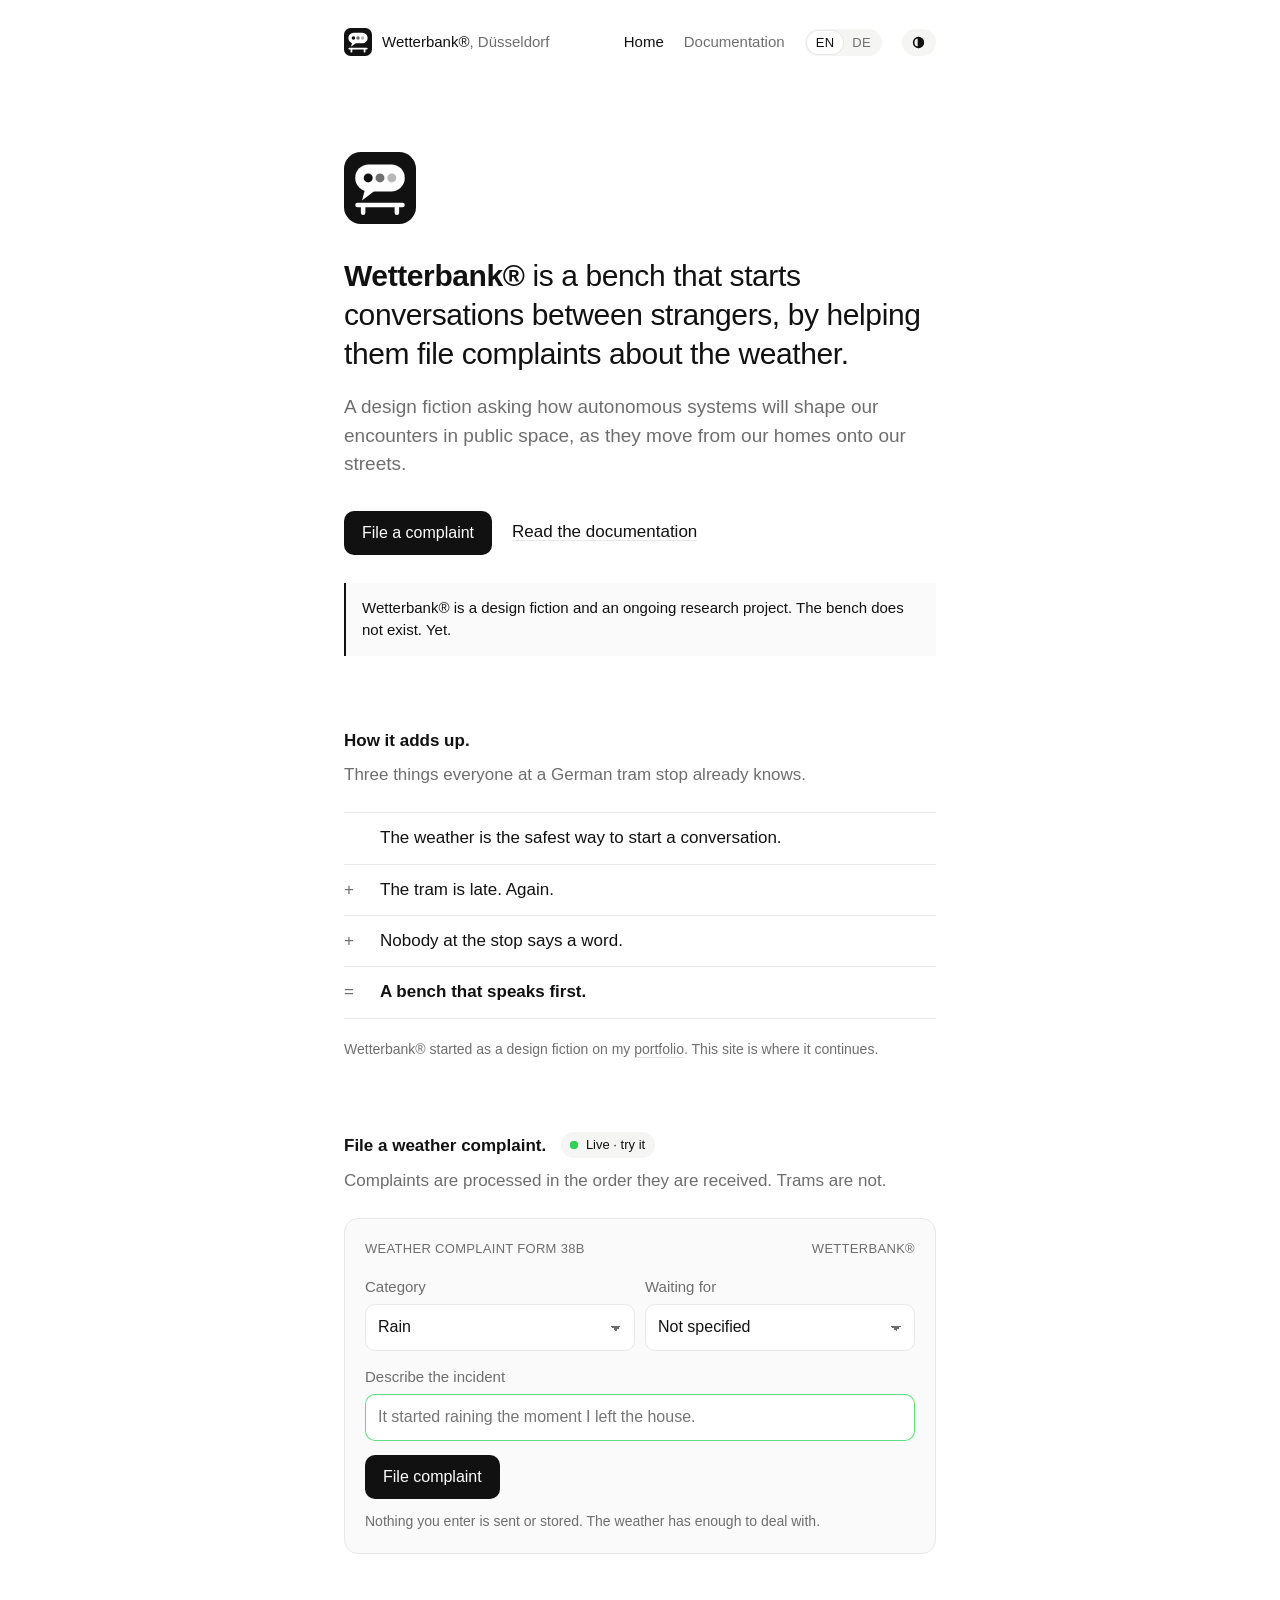
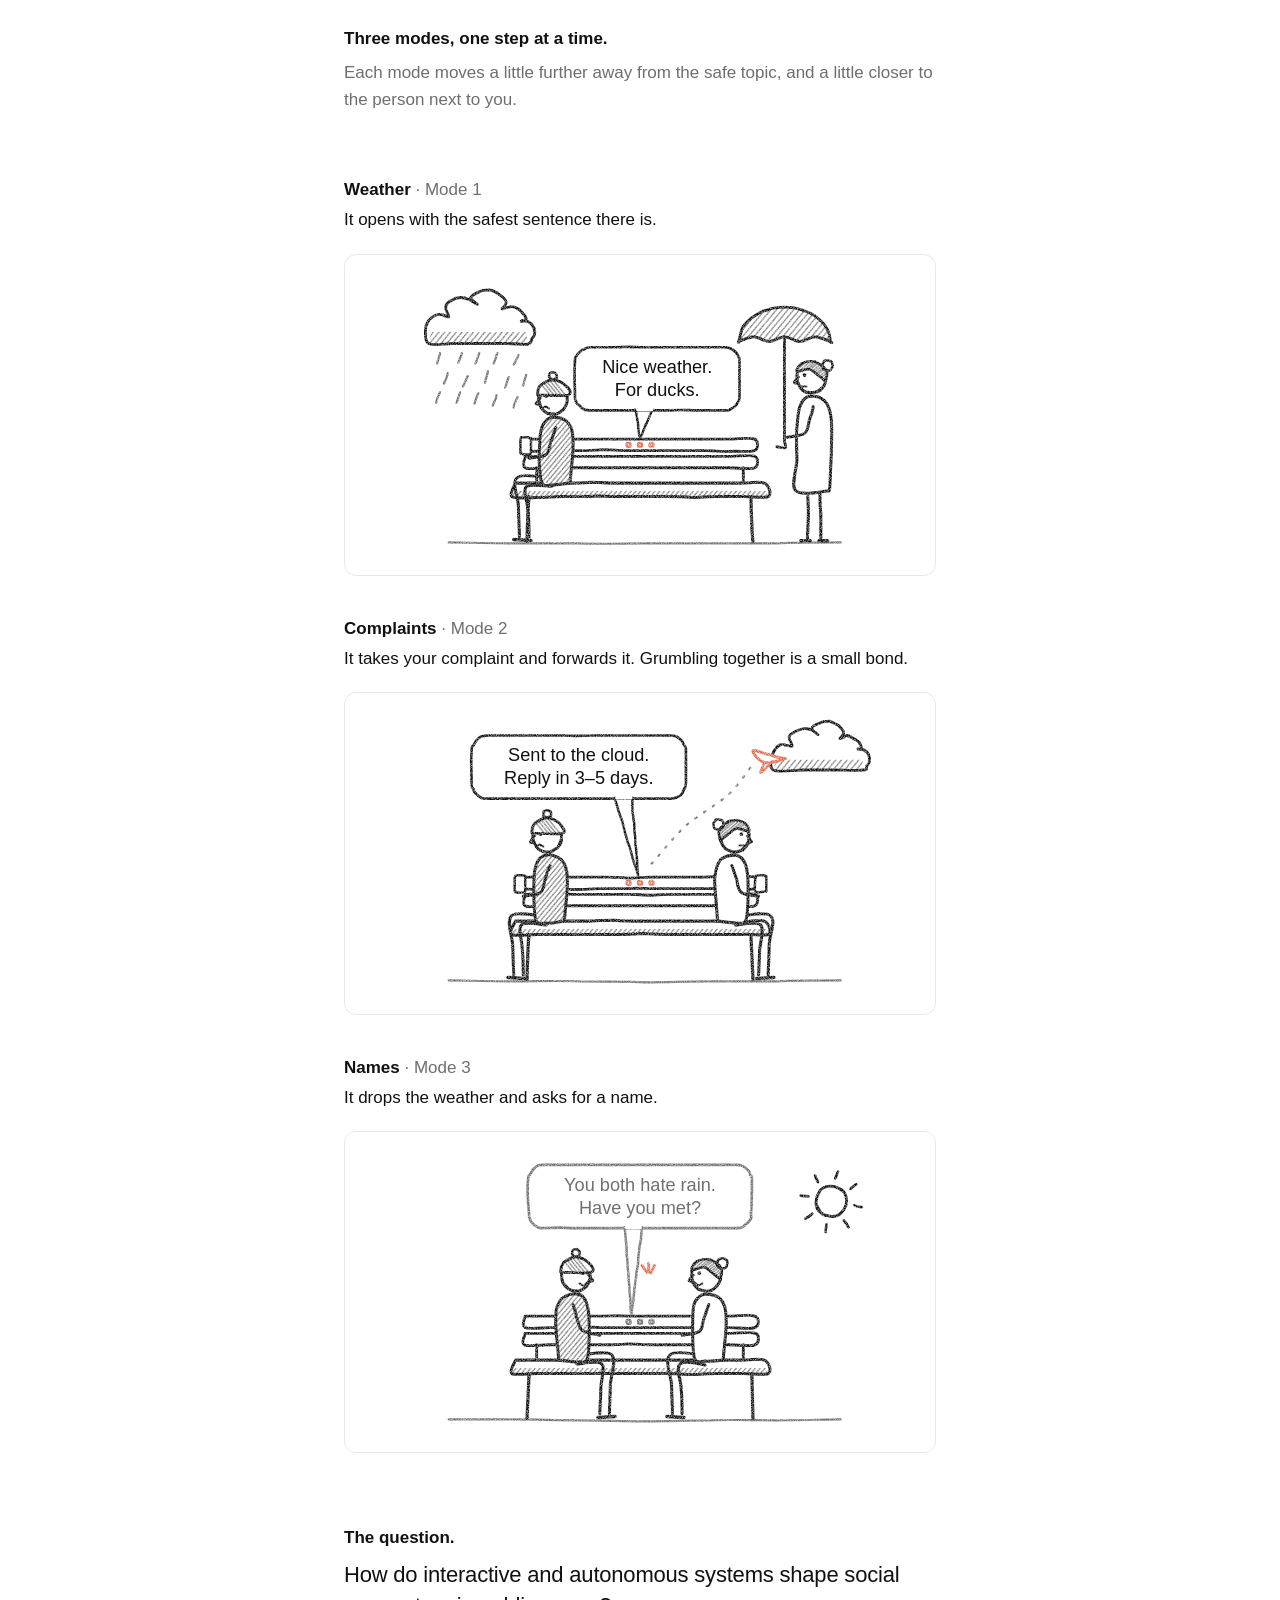
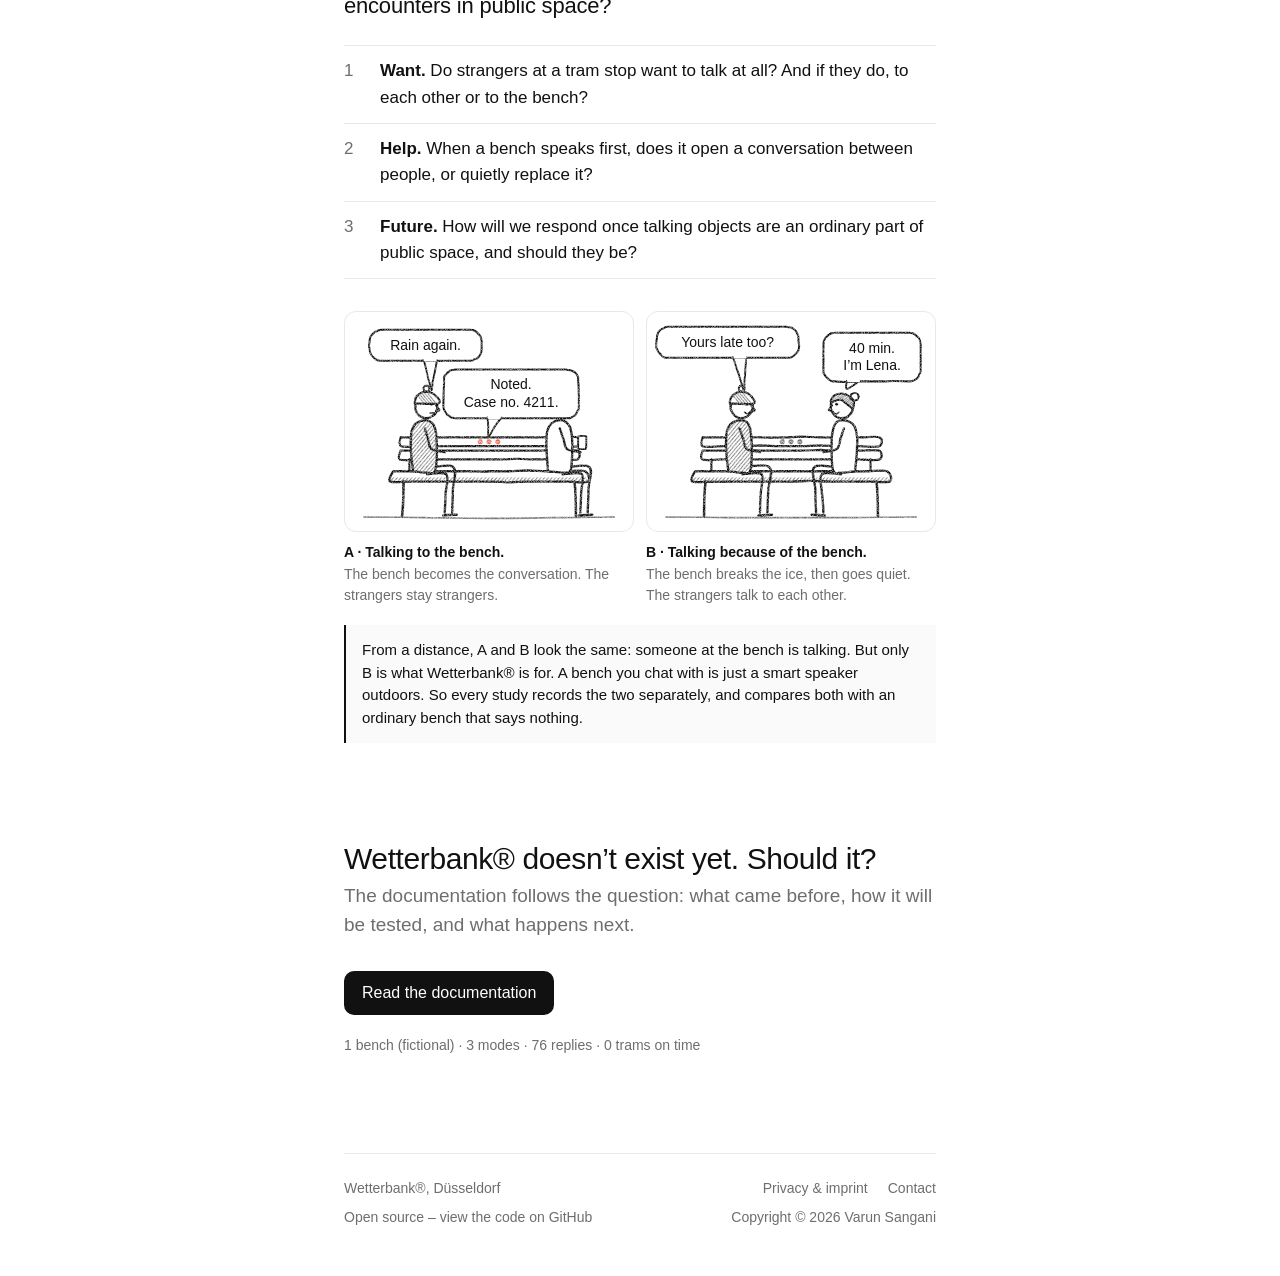
==== commit ea36d974: "Illustrations: speech bubbles instead of the bench display; remove handwritten notes Co-Authored-By:" ====
--- a/index.html
+++ b/index.html
@@ -168,7 +168,7 @@
       <h3>Weather <span>· Mode 1</span></h3>
       <p>It opens with the safest sentence there is.</p>
       <figure>
-        <div class="card"><svg class="pn cb" viewBox="0 0 600 320" role="img" aria-label="A tram stop bench in the rain. Someone sits at one end, someone else stands apart under an umbrella. The display in the backrest says: Nice weather. For ducks."><defs><filter id="gr-en1" x="-2%" y="-2%" width="104%" height="104%"><feTurbulence type="fractalNoise" baseFrequency="1.1" numOctaves="1" seed="7" result="t"/><feColorMatrix in="t" type="matrix" values="0 0 0 0 0  0 0 0 0 0  0 0 0 0 0  0 0 0 -1.5 1.55" result="m"/><feComposite in="SourceGraphic" in2="m" operator="in" result="c"/><feDisplacementMap in="c" in2="t" scale="1.1" xChannelSelector="R" yChannelSelector="G"/></filter></defs><g filter="url(#gr-en1)"><path class="pg" d="M110 290C121 290 153 290 175 290C197 291 218 291 240 291C262 292 283 292 305 292C327 292 348 292 370 291C392 291 413 291 435 290C457 290 489 290 500 290" stroke-width="2.2"/><path class="pp" d="M180 69C181 68 182 64 183 62C185 60 187 59 189 58C191 56 194 56 197 56C199 56 204 59 204 58C205 57 200 51 201 48C201 45 205 43 207 41C210 39 213 38 216 38C219 38 223 38 226 40C229 41 233 45 233 45C234 45 227 40 227 38C228 36 233 33 236 32C239 30 244 29 247 30C250 30 254 32 257 34C260 36 263 40 264 43C264 45 259 48 259 49C260 50 265 47 267 47C270 47 273 47 275 48C278 50 280 52 281 54C283 56 285 60 285 61C284 63 280 62 280 62C280 63 285 62 287 63C289 64 291 66 292 68C293 70 294 73 294 75C294 77 293 80 291 82C290 84 296 85 286 86C276 87 251 86 234 86C217 86 191 89 182 86C173 83 180 72 180 69"/><clipPath id="h11-3"><path d="M186 74L286 74L286 86L182 86Z"/></clipPath><g clip-path="url(#h11-3)"><path class="ph" d="M172 86L182 74M178 86L188 74M184 86L194 74M190 86L200 74M196 86L206 74M202 86L212 74M208 86L218 74M214 86L224 74M220 86L230 74M226 86L236 74M232 86L242 74M238 86L248 74M244 86L254 74M250 86L260 74M256 86L266 74M262 86L272 74M268 86L278 74M274 86L284 74M280 86L290 74M286 86L296 74" stroke-width="1.6"/></g><path class="pk" d="M180 69C181 68 182 64 184 63C185 61 187 59 189 58C192 57 194 56 197 56C199 56 204 59 204 58C205 57 200 51 201 48C201 45 205 42 207 41C210 39 213 38 216 38C219 38 223 38 226 39C229 41 233 45 233 45C234 45 227 40 227 38C228 36 233 33 236 32C239 30 244 29 247 30C251 30 254 32 257 34C260 36 263 40 264 43C264 45 259 49 260 49C260 50 265 47 267 47C270 47 273 47 276 48C278 49 280 51 282 53C283 56 285 59 285 61C284 62 279 62 280 63C280 63 285 62 287 63C289 64 291 66 292 68C293 70 294 73 294 75C294 77 292 79 291 81C290 83 291 85 286 86C281 87 269 86 260 86C251 86 243 86 234 86C225 86 217 86 208 86C199 86 187 89 182 86C177 83 180 72 180 69" stroke-width="3"/><g class="rain"><path class="pg" d="M196 96C195 98 193 106 192 107" stroke-width="2.4"/><path class="pg" d="M217 96C217 98 214 105 214 107" stroke-width="2.4"/><path class="pg" d="M236 97C236 98 233 105 232 107" stroke-width="2.4"/><path class="pg" d="M254 96C254 98 251 105 251 107" stroke-width="2.4"/><path class="pg" d="M277 98C276 100 273 107 273 108" stroke-width="2.4"/><path class="pg" d="M203 117C202 119 200 126 200 128" stroke-width="2.4"/><path class="pg" d="M223 120C223 122 220 129 220 131" stroke-width="2.4"/><path class="pg" d="M246 115C246 117 243 124 242 126" stroke-width="2.4"/><path class="pg" d="M267 121C266 123 264 130 263 132" stroke-width="2.4"/><path class="pg" d="M286 119C285 121 282 128 281 130" stroke-width="2.4"/><path class="pg" d="M194 137C194 139 191 146 191 148" stroke-width="2.4"/><path class="pg" d="M216 137C215 139 213 146 212 148" stroke-width="2.4"/><path class="pg" d="M234 138C234 140 231 147 231 149" stroke-width="2.4"/><path class="pg" d="M255 140C254 142 251 149 250 151" stroke-width="2.4"/><path class="pg" d="M275 142C275 144 273 151 272 153" stroke-width="2.4"/></g><path class="pk" d="M180 171C184 171 198 171 207 171C216 171 224 171 233 171C242 171 251 171 260 171C269 171 278 171 287 171C296 171 304 172 313 172C322 171 331 170 340 170C349 170 358 171 367 171C376 172 384 171 393 171C402 171 416 166 420 171C424 176 424 195 420 199C416 204 402 199 393 199C384 199 376 199 367 199C358 199 349 198 340 198C331 199 322 199 313 199C304 199 296 199 287 199C278 199 269 199 260 199C251 199 242 199 233 199C224 199 216 199 207 199C198 199 184 204 180 199C175 194 180 176 180 171" stroke-width="3"/><path class="pk" d="M180 204C184 204 198 204 207 204C216 204 224 204 233 204C242 204 251 204 260 204C269 204 278 204 287 204C296 204 304 204 313 204C322 204 331 204 340 204C349 204 358 204 367 204C376 204 384 204 393 204C402 204 416 202 420 204C425 206 424 213 420 215C416 216 402 214 393 214C384 214 376 215 367 214C358 214 349 214 340 214C331 214 322 214 313 214C304 214 296 214 287 214C278 214 269 214 260 214C251 214 242 214 233 214C224 214 216 214 207 214C198 214 184 216 180 214C175 212 180 206 180 204" stroke-width="3"/><path class="pk" d="M192 214C192 216 192 225 192 228" stroke-width="3"/><path class="pk" d="M408 214C408 216 408 226 408 228" stroke-width="3"/><path class="pp" d="M170 228C177 228 199 228 213 228C228 228 242 228 257 228C271 228 286 228 300 228C314 228 329 228 343 228C358 228 372 228 387 228C401 228 422 226 430 228C438 230 441 240 434 242C427 244 404 242 389 242C374 242 360 242 345 242C330 242 315 242 300 242C285 242 270 242 255 242C240 242 226 242 211 242C196 242 173 244 166 242C159 240 169 230 170 228"/><clipPath id="h11-25"><path d="M168 236L432 236L434 242L166 242Z"/></clipPath><g clip-path="url(#h11-25)"><path class="ph" d="M161 242L166 236M166 242L171 236M171 242L176 236M176 242L181 236M181 242L186 236M186 242L191 236M191 242L196 236M196 242L201 236M201 242L206 236M206 242L211 236M211 242L216 236M216 242L221 236M221 242L226 236M226 242L231 236M231 242L236 236M236 242L241 236M241 242L246 236M246 242L251 236M251 242L256 236M256 242L261 236M261 242L266 236M266 242L271 236M271 242L276 236M276 242L281 236M281 242L286 236M286 242L291 236M291 242L296 236M296 242L301 236M301 242L306 236M306 242L311 236M311 242L316 236M316 242L321 236M321 242L326 236M326 242L331 236M331 242L336 236M336 242L341 236M341 242L346 236M346 242L351 236M351 242L356 236M356 242L361 236M361 242L366 236M366 242L371 236M371 242L376 236M376 242L381 236M381 242L386 236M386 242L391 236M391 242L396 236M396 242L401 236M401 242L406 236M406 242L411 236M411 242L416 236M416 242L421 236M421 242L426 236M426 242L431 236M431 242L436 236" stroke-width="1.6"/></g><path class="pk" d="M170 228C174 228 187 228 196 228C205 228 213 228 222 228C231 228 239 228 248 228C257 228 265 228 274 228C283 228 291 228 300 228C309 228 317 228 326 228C335 228 343 228 352 228C361 228 369 228 378 228C387 228 395 228 404 228C413 228 425 226 430 228C435 230 438 240 434 242C430 244 416 242 407 242C398 242 389 242 380 242C371 242 363 242 354 242C345 242 336 242 327 243C318 243 309 242 300 242C291 242 282 242 273 242C264 242 255 242 246 242C237 242 229 242 220 242C211 242 202 242 193 242C184 242 169 244 166 242C162 240 169 231 170 228" stroke-width="3.2"/><path class="pk" d="M184 242C184 250 182 281 182 289" stroke-width="3.4"/><path class="pk" d="M416 242C416 250 418 281 418 289" stroke-width="3.4"/></g><g class="led"><rect x="184" y="175" width="232" height="20" rx="2" class="led-bg"/><path class="led-off" d="M185.4 177.2h0M185.4 179.5h0M185.4 181.8h0M185.4 184.1h0M185.4 186.4h0M185.4 188.7h0M185.4 191.0h0M187.7 177.2h0M187.7 179.5h0M187.7 181.8h0M187.7 184.1h0M187.7 186.4h0M187.7 188.7h0M187.7 191.0h0M190.0 177.2h0M190.0 179.5h0M190.0 181.8h0M190.0 184.1h0M190.0 186.4h0M190.0 188.7h0M190.0 191.0h0M192.3 177.2h0M192.3 179.5h0M192.3 181.8h0M192.3 184.1h0M192.3 186.4h0M192.3 188.7h0M192.3 191.0h0M194.6 177.2h0M194.6 179.5h0M194.6 181.8h0M194.6 184.1h0M194.6 186.4h0M194.6 188.7h0M194.6 191.0h0M196.9 177.2h0M196.9 179.5h0M196.9 181.8h0M196.9 184.1h0M196.9 186.4h0M196.9 188.7h0M196.9 191.0h0M199.2 177.2h0M199.2 179.5h0M199.2 181.8h0M199.2 184.1h0M199.2 186.4h0M199.2 188.7h0M199.2 191.0h0M201.5 177.2h0M201.5 179.5h0M201.5 181.8h0M201.5 184.1h0M201.5 186.4h0M201.5 188.7h0M201.5 191.0h0M203.8 177.2h0M203.8 179.5h0M203.8 181.8h0M203.8 184.1h0M203.8 186.4h0M203.8 188.7h0M203.8 191.0h0M206.1 177.2h0M206.1 179.5h0M206.1 181.8h0M206.1 184.1h0M206.1 186.4h0M206.1 188.7h0M206.1 191.0h0M208.4 177.2h0M208.4 179.5h0M208.4 181.8h0M208.4 184.1h0M208.4 186.4h0M208.4 188.7h0M208.4 191.0h0M210.7 177.2h0M210.7 179.5h0M210.7 181.8h0M210.7 184.1h0M210.7 186.4h0M210.7 188.7h0M210.7 191.0h0M213.0 177.2h0M213.0 179.5h0M213.0 181.8h0M213.0 184.1h0M213.0 186.4h0M213.0 188.7h0M213.0 191.0h0M215.3 177.2h0M215.3 179.5h0M215.3 181.8h0M215.3 184.1h0M215.3 186.4h0M215.3 188.7h0M215.3 191.0h0M217.6 177.2h0M217.6 179.5h0M217.6 181.8h0M217.6 184.1h0M217.6 186.4h0M217.6 188.7h0M217.6 191.0h0M219.9 177.2h0M219.9 179.5h0M219.9 181.8h0M219.9 184.1h0M219.9 186.4h0M219.9 188.7h0M219.9 191.0h0M222.2 177.2h0M222.2 179.5h0M222.2 181.8h0M222.2 184.1h0M222.2 186.4h0M222.2 188.7h0M222.2 191.0h0M224.5 177.2h0M224.5 179.5h0M224.5 181.8h0M224.5 184.1h0M224.5 186.4h0M224.5 188.7h0M224.5 191.0h0M226.8 177.2h0M226.8 179.5h0M226.8 181.8h0M226.8 184.1h0M226.8 186.4h0M226.8 188.7h0M226.8 191.0h0M229.1 177.2h0M229.1 179.5h0M229.1 181.8h0M229.1 184.1h0M229.1 186.4h0M229.1 188.7h0M229.1 191.0h0M231.4 177.2h0M231.4 179.5h0M231.4 181.8h0M231.4 184.1h0M231.4 186.4h0M231.4 188.7h0M231.4 191.0h0M233.7 177.2h0M233.7 179.5h0M233.7 181.8h0M233.7 184.1h0M233.7 186.4h0M233.7 188.7h0M233.7 191.0h0M236.0 177.2h0M236.0 179.5h0M236.0 181.8h0M236.0 184.1h0M236.0 186.4h0M236.0 188.7h0M236.0 191.0h0M238.3 177.2h0M238.3 179.5h0M238.3 181.8h0M238.3 184.1h0M238.3 186.4h0M238.3 188.7h0M238.3 191.0h0M240.6 177.2h0M240.6 179.5h0M240.6 181.8h0M240.6 184.1h0M240.6 186.4h0M240.6 188.7h0M240.6 191.0h0M242.9 177.2h0M242.9 179.5h0M242.9 181.8h0M242.9 184.1h0M242.9 186.4h0M242.9 188.7h0M242.9 191.0h0M245.2 177.2h0M245.2 179.5h0M245.2 181.8h0M245.2 184.1h0M245.2 186.4h0M245.2 188.7h0M245.2 191.0h0M247.5 177.2h0M247.5 179.5h0M247.5 181.8h0M247.5 184.1h0M247.5 186.4h0M247.5 188.7h0M247.5 191.0h0M249.8 177.2h0M249.8 179.5h0M249.8 181.8h0M249.8 184.1h0M249.8 186.4h0M249.8 188.7h0M249.8 191.0h0M252.1 177.2h0M252.1 179.5h0M252.1 181.8h0M252.1 184.1h0M252.1 186.4h0M252.1 188.7h0M252.1 191.0h0M254.4 177.2h0M254.4 179.5h0M254.4 181.8h0M254.4 184.1h0M254.4 186.4h0M254.4 188.7h0M254.4 191.0h0M256.7 177.2h0M256.7 179.5h0M256.7 181.8h0M256.7 184.1h0M256.7 186.4h0M256.7 188.7h0M256.7 191.0h0M259.0 177.2h0M259.0 179.5h0M259.0 181.8h0M259.0 184.1h0M259.0 186.4h0M259.0 188.7h0M259.0 191.0h0M261.3 177.2h0M261.3 179.5h0M261.3 181.8h0M261.3 184.1h0M261.3 186.4h0M261.3 188.7h0M261.3 191.0h0M263.6 177.2h0M263.6 179.5h0M263.6 181.8h0M263.6 184.1h0M263.6 186.4h0M263.6 188.7h0M263.6 191.0h0M265.9 177.2h0M265.9 179.5h0M265.9 181.8h0M265.9 184.1h0M265.9 186.4h0M265.9 188.7h0M265.9 191.0h0M268.2 177.2h0M268.2 179.5h0M268.2 181.8h0M268.2 184.1h0M268.2 186.4h0M268.2 188.7h0M268.2 191.0h0M270.5 177.2h0M270.5 179.5h0M270.5 181.8h0M270.5 184.1h0M270.5 186.4h0M270.5 188.7h0M270.5 191.0h0M272.8 177.2h0M272.8 179.5h0M272.8 181.8h0M272.8 184.1h0M272.8 186.4h0M272.8 188.7h0M272.8 191.0h0M275.1 177.2h0M275.1 179.5h0M275.1 181.8h0M275.1 184.1h0M275.1 186.4h0M275.1 188.7h0M275.1 191.0h0M277.4 177.2h0M277.4 179.5h0M277.4 181.8h0M277.4 184.1h0M277.4 186.4h0M277.4 188.7h0M277.4 191.0h0M279.7 177.2h0M279.7 179.5h0M279.7 181.8h0M279.7 184.1h0M279.7 186.4h0M279.7 188.7h0M279.7 191.0h0M282.0 177.2h0M282.0 179.5h0M282.0 181.8h0M282.0 184.1h0M282.0 186.4h0M282.0 188.7h0M282.0 191.0h0M284.3 177.2h0M284.3 179.5h0M284.3 181.8h0M284.3 184.1h0M284.3 186.4h0M284.3 188.7h0M284.3 191.0h0M286.6 177.2h0M286.6 179.5h0M286.6 181.8h0M286.6 184.1h0M286.6 186.4h0M286.6 188.7h0M286.6 191.0h0M288.9 177.2h0M288.9 179.5h0M288.9 181.8h0M288.9 184.1h0M288.9 186.4h0M288.9 188.7h0M288.9 191.0h0M291.2 177.2h0M291.2 179.5h0M291.2 181.8h0M291.2 184.1h0M291.2 186.4h0M291.2 188.7h0M291.2 191.0h0M293.5 177.2h0M293.5 179.5h0M293.5 181.8h0M293.5 184.1h0M293.5 186.4h0M293.5 188.7h0M293.5 191.0h0M295.8 177.2h0M295.8 179.5h0M295.8 181.8h0M295.8 184.1h0M295.8 186.4h0M295.8 188.7h0M295.8 191.0h0M298.1 177.2h0M298.1 179.5h0M298.1 181.8h0M298.1 184.1h0M298.1 186.4h0M298.1 188.7h0M298.1 191.0h0M300.4 177.2h0M300.4 179.5h0M300.4 181.8h0M300.4 184.1h0M300.4 186.4h0M300.4 188.7h0M300.4 191.0h0M302.7 177.2h0M302.7 179.5h0M302.7 181.8h0M302.7 184.1h0M302.7 186.4h0M302.7 188.7h0M302.7 191.0h0M305.0 177.2h0M305.0 179.5h0M305.0 181.8h0M305.0 184.1h0M305.0 186.4h0M305.0 188.7h0M305.0 191.0h0M307.3 177.2h0M307.3 179.5h0M307.3 181.8h0M307.3 184.1h0M307.3 186.4h0M307.3 188.7h0M307.3 191.0h0M309.6 177.2h0M309.6 179.5h0M309.6 181.8h0M309.6 184.1h0M309.6 186.4h0M309.6 188.7h0M309.6 191.0h0M311.9 177.2h0M311.9 179.5h0M311.9 181.8h0M311.9 184.1h0M311.9 186.4h0M311.9 188.7h0M311.9 191.0h0M314.2 177.2h0M314.2 179.5h0M314.2 181.8h0M314.2 184.1h0M314.2 186.4h0M314.2 188.7h0M314.2 191.0h0M316.5 177.2h0M316.5 179.5h0M316.5 181.8h0M316.5 184.1h0M316.5 186.4h0M316.5 188.7h0M316.5 191.0h0M318.8 177.2h0M318.8 179.5h0M318.8 181.8h0M318.8 184.1h0M318.8 186.4h0M318.8 188.7h0M318.8 191.0h0M321.1 177.2h0M321.1 179.5h0M321.1 181.8h0M321.1 184.1h0M321.1 186.4h0M321.1 188.7h0M321.1 191.0h0M323.4 177.2h0M323.4 179.5h0M323.4 181.8h0M323.4 184.1h0M323.4 186.4h0M323.4 188.7h0M323.4 191.0h0M325.7 177.2h0M325.7 179.5h0M325.7 181.8h0M325.7 184.1h0M325.7 186.4h0M325.7 188.7h0M325.7 191.0h0M328.0 177.2h0M328.0 179.5h0M328.0 181.8h0M328.0 184.1h0M328.0 186.4h0M328.0 188.7h0M328.0 191.0h0M330.3 177.2h0M330.3 179.5h0M330.3 181.8h0M330.3 184.1h0M330.3 186.4h0M330.3 188.7h0M330.3 191.0h0M332.6 177.2h0M332.6 179.5h0M332.6 181.8h0M332.6 184.1h0M332.6 186.4h0M332.6 188.7h0M332.6 191.0h0M334.9 177.2h0M334.9 179.5h0M334.9 181.8h0M334.9 184.1h0M334.9 186.4h0M334.9 188.7h0M334.9 191.0h0M337.2 177.2h0M337.2 179.5h0M337.2 181.8h0M337.2 184.1h0M337.2 186.4h0M337.2 188.7h0M337.2 191.0h0M339.5 177.2h0M339.5 179.5h0M339.5 181.8h0M339.5 184.1h0M339.5 186.4h0M339.5 188.7h0M339.5 191.0h0M341.8 177.2h0M341.8 179.5h0M341.8 181.8h0M341.8 184.1h0M341.8 186.4h0M341.8 188.7h0M341.8 191.0h0M344.1 177.2h0M344.1 179.5h0M344.1 181.8h0M344.1 184.1h0M344.1 186.4h0M344.1 188.7h0M344.1 191.0h0M346.4 177.2h0M346.4 179.5h0M346.4 181.8h0M346.4 184.1h0M346.4 186.4h0M346.4 188.7h0M346.4 191.0h0M348.7 177.2h0M348.7 179.5h0M348.7 181.8h0M348.7 184.1h0M348.7 186.4h0M348.7 188.7h0M348.7 191.0h0M351.0 177.2h0M351.0 179.5h0M351.0 181.8h0M351.0 184.1h0M351.0 186.4h0M351.0 188.7h0M351.0 191.0h0M353.3 177.2h0M353.3 179.5h0M353.3 181.8h0M353.3 184.1h0M353.3 186.4h0M353.3 188.7h0M353.3 191.0h0M355.6 177.2h0M355.6 179.5h0M355.6 181.8h0M355.6 184.1h0M355.6 186.4h0M355.6 188.7h0M355.6 191.0h0M357.9 177.2h0M357.9 179.5h0M357.9 181.8h0M357.9 184.1h0M357.9 186.4h0M357.9 188.7h0M357.9 191.0h0M360.2 177.2h0M360.2 179.5h0M360.2 181.8h0M360.2 184.1h0M360.2 186.4h0M360.2 188.7h0M360.2 191.0h0M362.5 177.2h0M362.5 179.5h0M362.5 181.8h0M362.5 184.1h0M362.5 186.4h0M362.5 188.7h0M362.5 191.0h0M364.8 177.2h0M364.8 179.5h0M364.8 181.8h0M364.8 184.1h0M364.8 186.4h0M364.8 188.7h0M364.8 191.0h0M367.1 177.2h0M367.1 179.5h0M367.1 181.8h0M367.1 184.1h0M367.1 186.4h0M367.1 188.7h0M367.1 191.0h0M369.4 177.2h0M369.4 179.5h0M369.4 181.8h0M369.4 184.1h0M369.4 186.4h0M369.4 188.7h0M369.4 191.0h0M371.7 177.2h0M371.7 179.5h0M371.7 181.8h0M371.7 184.1h0M371.7 186.4h0M371.7 188.7h0M371.7 191.0h0M374.0 177.2h0M374.0 179.5h0M374.0 181.8h0M374.0 184.1h0M374.0 186.4h0M374.0 188.7h0M374.0 191.0h0M376.3 177.2h0M376.3 179.5h0M376.3 181.8h0M376.3 184.1h0M376.3 186.4h0M376.3 188.7h0M376.3 191.0h0M378.6 177.2h0M378.6 179.5h0M378.6 181.8h0M378.6 184.1h0M378.6 186.4h0M378.6 188.7h0M378.6 191.0h0M380.9 177.2h0M380.9 179.5h0M380.9 181.8h0M380.9 184.1h0M380.9 186.4h0M380.9 188.7h0M380.9 191.0h0M383.2 177.2h0M383.2 179.5h0M383.2 181.8h0M383.2 184.1h0M383.2 186.4h0M383.2 188.7h0M383.2 191.0h0M385.5 177.2h0M385.5 179.5h0M385.5 181.8h0M385.5 184.1h0M385.5 186.4h0M385.5 188.7h0M385.5 191.0h0M387.8 177.2h0M387.8 179.5h0M387.8 181.8h0M387.8 184.1h0M387.8 186.4h0M387.8 188.7h0M387.8 191.0h0M390.1 177.2h0M390.1 179.5h0M390.1 181.8h0M390.1 184.1h0M390.1 186.4h0M390.1 188.7h0M390.1 191.0h0M392.4 177.2h0M392.4 179.5h0M392.4 181.8h0M392.4 184.1h0M392.4 186.4h0M392.4 188.7h0M392.4 191.0h0M394.7 177.2h0M394.7 179.5h0M394.7 181.8h0M394.7 184.1h0M394.7 186.4h0M394.7 188.7h0M394.7 191.0h0M397.0 177.2h0M397.0 179.5h0M397.0 181.8h0M397.0 184.1h0M397.0 186.4h0M397.0 188.7h0M397.0 191.0h0M399.3 177.2h0M399.3 179.5h0M399.3 181.8h0M399.3 184.1h0M399.3 186.4h0M399.3 188.7h0M399.3 191.0h0M401.6 177.2h0M401.6 179.5h0M401.6 181.8h0M401.6 184.1h0M401.6 186.4h0M401.6 188.7h0M401.6 191.0h0M403.9 177.2h0M403.9 179.5h0M403.9 181.8h0M403.9 184.1h0M403.9 186.4h0M403.9 188.7h0M403.9 191.0h0M406.2 177.2h0M406.2 179.5h0M406.2 181.8h0M406.2 184.1h0M406.2 186.4h0M406.2 188.7h0M406.2 191.0h0M408.5 177.2h0M408.5 179.5h0M408.5 181.8h0M408.5 184.1h0M408.5 186.4h0M408.5 188.7h0M408.5 191.0h0M410.8 177.2h0M410.8 179.5h0M410.8 181.8h0M410.8 184.1h0M410.8 186.4h0M410.8 188.7h0M410.8 191.0h0M413.1 177.2h0M413.1 179.5h0M413.1 181.8h0M413.1 184.1h0M413.1 186.4h0M413.1 188.7h0M413.1 191.0h0"/><clipPath id="lc-en1"><rect x="184" y="175" width="232" height="20"/></clipPath><g clip-path="url(#lc-en1)"><g class="marquee" style="--w:-329px;--from:232px;animation-duration:14.8s"><path class="led-on" d="M185.4 177.2h0M194.6 177.2h0M185.4 179.5h0M187.7 179.5h0M194.6 179.5h0M185.4 181.8h0M190.0 181.8h0M194.6 181.8h0M185.4 184.1h0M192.3 184.1h0M194.6 184.1h0M185.4 186.4h0M194.6 186.4h0M185.4 188.7h0M194.6 188.7h0M185.4 191.0h0M194.6 191.0h0M201.5 177.2h0M203.8 177.2h0M206.1 177.2h0M203.8 179.5h0M203.8 181.8h0M203.8 184.1h0M203.8 186.4h0M203.8 188.7h0M201.5 191.0h0M203.8 191.0h0M206.1 191.0h0M215.3 177.2h0M217.6 177.2h0M219.9 177.2h0M213.0 179.5h0M222.2 179.5h0M213.0 181.8h0M213.0 184.1h0M213.0 186.4h0M213.0 188.7h0M222.2 188.7h0M215.3 191.0h0M217.6 191.0h0M219.9 191.0h0M226.8 177.2h0M229.1 177.2h0M231.4 177.2h0M233.7 177.2h0M236.0 177.2h0M226.8 179.5h0M226.8 181.8h0M226.8 184.1h0M229.1 184.1h0M231.4 184.1h0M233.7 184.1h0M226.8 186.4h0M226.8 188.7h0M226.8 191.0h0M229.1 191.0h0M231.4 191.0h0M233.7 191.0h0M236.0 191.0h0M254.4 177.2h0M263.6 177.2h0M254.4 179.5h0M263.6 179.5h0M254.4 181.8h0M263.6 181.8h0M254.4 184.1h0M259.0 184.1h0M263.6 184.1h0M254.4 186.4h0M259.0 186.4h0M263.6 186.4h0M254.4 188.7h0M256.7 188.7h0M261.3 188.7h0M263.6 188.7h0M254.4 191.0h0M263.6 191.0h0M268.2 177.2h0M270.5 177.2h0M272.8 177.2h0M275.1 177.2h0M277.4 177.2h0M268.2 179.5h0M268.2 181.8h0M268.2 184.1h0M270.5 184.1h0M272.8 184.1h0M275.1 184.1h0M268.2 186.4h0M268.2 188.7h0M268.2 191.0h0M270.5 191.0h0M272.8 191.0h0M275.1 191.0h0M277.4 191.0h0M284.3 177.2h0M286.6 177.2h0M288.9 177.2h0M282.0 179.5h0M291.2 179.5h0M282.0 181.8h0M291.2 181.8h0M282.0 184.1h0M284.3 184.1h0M286.6 184.1h0M288.9 184.1h0M291.2 184.1h0M282.0 186.4h0M291.2 186.4h0M282.0 188.7h0M291.2 188.7h0M282.0 191.0h0M291.2 191.0h0M295.8 177.2h0M298.1 177.2h0M300.4 177.2h0M302.7 177.2h0M305.0 177.2h0M300.4 179.5h0M300.4 181.8h0M300.4 184.1h0M300.4 186.4h0M300.4 188.7h0M300.4 191.0h0M309.6 177.2h0M318.8 177.2h0M309.6 179.5h0M318.8 179.5h0M309.6 181.8h0M318.8 181.8h0M309.6 184.1h0M311.9 184.1h0M314.2 184.1h0M316.5 184.1h0M318.8 184.1h0M309.6 186.4h0M318.8 186.4h0M309.6 188.7h0M318.8 188.7h0M309.6 191.0h0M318.8 191.0h0M323.4 177.2h0M325.7 177.2h0M328.0 177.2h0M330.3 177.2h0M332.6 177.2h0M323.4 179.5h0M323.4 181.8h0M323.4 184.1h0M325.7 184.1h0M328.0 184.1h0M330.3 184.1h0M323.4 186.4h0M323.4 188.7h0M323.4 191.0h0M325.7 191.0h0M328.0 191.0h0M330.3 191.0h0M332.6 191.0h0M337.2 177.2h0M339.5 177.2h0M341.8 177.2h0M344.1 177.2h0M337.2 179.5h0M346.4 179.5h0M337.2 181.8h0M346.4 181.8h0M337.2 184.1h0M339.5 184.1h0M341.8 184.1h0M344.1 184.1h0M337.2 186.4h0M341.8 186.4h0M337.2 188.7h0M344.1 188.7h0M337.2 191.0h0M346.4 191.0h0M353.3 188.7h0M355.6 188.7h0M353.3 191.0h0M355.6 191.0h0M378.6 177.2h0M380.9 177.2h0M383.2 177.2h0M385.5 177.2h0M387.8 177.2h0M378.6 179.5h0M378.6 181.8h0M378.6 184.1h0M380.9 184.1h0M383.2 184.1h0M385.5 184.1h0M378.6 186.4h0M378.6 188.7h0M378.6 191.0h0M394.7 177.2h0M397.0 177.2h0M399.3 177.2h0M392.4 179.5h0M401.6 179.5h0M392.4 181.8h0M401.6 181.8h0M392.4 184.1h0M401.6 184.1h0M392.4 186.4h0M401.6 186.4h0M392.4 188.7h0M401.6 188.7h0M394.7 191.0h0M397.0 191.0h0M399.3 191.0h0M406.2 177.2h0M408.5 177.2h0M410.8 177.2h0M413.1 177.2h0M406.2 179.5h0M415.4 179.5h0M406.2 181.8h0M415.4 181.8h0M406.2 184.1h0M408.5 184.1h0M410.8 184.1h0M413.1 184.1h0M406.2 186.4h0M410.8 186.4h0M406.2 188.7h0M413.1 188.7h0M406.2 191.0h0M415.4 191.0h0M433.8 177.2h0M436.1 177.2h0M438.4 177.2h0M440.7 177.2h0M433.8 179.5h0M443.0 179.5h0M433.8 181.8h0M443.0 181.8h0M433.8 184.1h0M443.0 184.1h0M433.8 186.4h0M443.0 186.4h0M433.8 188.7h0M443.0 188.7h0M433.8 191.0h0M436.1 191.0h0M438.4 191.0h0M440.7 191.0h0M447.6 177.2h0M456.8 177.2h0M447.6 179.5h0M456.8 179.5h0M447.6 181.8h0M456.8 181.8h0M447.6 184.1h0M456.8 184.1h0M447.6 186.4h0M456.8 186.4h0M447.6 188.7h0M456.8 188.7h0M449.9 191.0h0M452.2 191.0h0M454.5 191.0h0M463.7 177.2h0M466.0 177.2h0M468.3 177.2h0M461.4 179.5h0M470.6 179.5h0M461.4 181.8h0M461.4 184.1h0M461.4 186.4h0M461.4 188.7h0M470.6 188.7h0M463.7 191.0h0M466.0 191.0h0M468.3 191.0h0M475.2 177.2h0M484.4 177.2h0M475.2 179.5h0M482.1 179.5h0M475.2 181.8h0M479.8 181.8h0M475.2 184.1h0M477.5 184.1h0M475.2 186.4h0M479.8 186.4h0M475.2 188.7h0M482.1 188.7h0M475.2 191.0h0M484.4 191.0h0M491.3 177.2h0M493.6 177.2h0M495.9 177.2h0M498.2 177.2h0M489.0 179.5h0M491.3 181.8h0M493.6 181.8h0M495.9 181.8h0M498.2 184.1h0M498.2 186.4h0M489.0 188.7h0M498.2 188.7h0M491.3 191.0h0M493.6 191.0h0M495.9 191.0h0M505.1 188.7h0M507.4 188.7h0M505.1 191.0h0M507.4 191.0h0"/></g><path class="led-on still" d="M231.4 177.2h0M233.7 177.2h0M236.0 177.2h0M238.3 177.2h0M240.6 177.2h0M231.4 179.5h0M231.4 181.8h0M231.4 184.1h0M233.7 184.1h0M236.0 184.1h0M238.3 184.1h0M231.4 186.4h0M231.4 188.7h0M231.4 191.0h0M247.5 177.2h0M249.8 177.2h0M252.1 177.2h0M245.2 179.5h0M254.4 179.5h0M245.2 181.8h0M254.4 181.8h0M245.2 184.1h0M254.4 184.1h0M245.2 186.4h0M254.4 186.4h0M245.2 188.7h0M254.4 188.7h0M247.5 191.0h0M249.8 191.0h0M252.1 191.0h0M259.0 177.2h0M261.3 177.2h0M263.6 177.2h0M265.9 177.2h0M259.0 179.5h0M268.2 179.5h0M259.0 181.8h0M268.2 181.8h0M259.0 184.1h0M261.3 184.1h0M263.6 184.1h0M265.9 184.1h0M259.0 186.4h0M263.6 186.4h0M259.0 188.7h0M265.9 188.7h0M259.0 191.0h0M268.2 191.0h0M286.6 177.2h0M288.9 177.2h0M291.2 177.2h0M293.5 177.2h0M286.6 179.5h0M295.8 179.5h0M286.6 181.8h0M295.8 181.8h0M286.6 184.1h0M295.8 184.1h0M286.6 186.4h0M295.8 186.4h0M286.6 188.7h0M295.8 188.7h0M286.6 191.0h0M288.9 191.0h0M291.2 191.0h0M293.5 191.0h0M300.4 177.2h0M309.6 177.2h0M300.4 179.5h0M309.6 179.5h0M300.4 181.8h0M309.6 181.8h0M300.4 184.1h0M309.6 184.1h0M300.4 186.4h0M309.6 186.4h0M300.4 188.7h0M309.6 188.7h0M302.7 191.0h0M305.0 191.0h0M307.3 191.0h0M316.5 177.2h0M318.8 177.2h0M321.1 177.2h0M314.2 179.5h0M323.4 179.5h0M314.2 181.8h0M314.2 184.1h0M314.2 186.4h0M314.2 188.7h0M323.4 188.7h0M316.5 191.0h0M318.8 191.0h0M321.1 191.0h0M328.0 177.2h0M337.2 177.2h0M328.0 179.5h0M334.9 179.5h0M328.0 181.8h0M332.6 181.8h0M328.0 184.1h0M330.3 184.1h0M328.0 186.4h0M332.6 186.4h0M328.0 188.7h0M334.9 188.7h0M328.0 191.0h0M337.2 191.0h0M344.1 177.2h0M346.4 177.2h0M348.7 177.2h0M351.0 177.2h0M341.8 179.5h0M344.1 181.8h0M346.4 181.8h0M348.7 181.8h0M351.0 184.1h0M351.0 186.4h0M341.8 188.7h0M351.0 188.7h0M344.1 191.0h0M346.4 191.0h0M348.7 191.0h0M357.9 188.7h0M360.2 188.7h0M357.9 191.0h0M360.2 191.0h0"/></g></g><g filter="url(#gr-en1)"><path class="pk" d="M212 224C205 224 178 217 172 222C165 227 172 243 173 253C173 263 174 279 174 284" stroke-width="3.2"/><path class="pk" d="M208 232C204 232 186 228 182 232C178 236 183 249 183 258C184 267 184 279 184 284" stroke-width="3.2"/><path class="pk" d="M186 288C183 288 171 287 168 287" stroke-width="3.6"/><path class="pp" d="M227 228C227 221 230 195 230 184C229 173 228 168 224 164C220 160 212 158 208 159C203 159 200 162 198 168C196 174 195 182 195 192C195 202 195 219 197 226C199 232 203 230 208 230C213 230 224 228 227 228"/><clipPath id="h11-33"><path d="M227 228L230 184L224 164L208 159L198 168L195 192L197 226L208 230Z"/></clipPath><g clip-path="url(#h11-33)"><path class="ph" d="M135 230L195 159M140 230L200 159M145 230L205 159M150 230L210 159M155 230L215 159M160 230L220 159M165 230L225 159M170 230L230 159M175 230L235 159M180 230L240 159M185 230L245 159M190 230L250 159M195 230L255 159M200 230L260 159M205 230L265 159M210 230L270 159M215 230L275 159M220 230L280 159M225 230L285 159" stroke-width="1.6"/></g><path class="pk" d="M227 228C227 221 230 195 230 184C229 173 228 168 224 164C221 160 213 159 208 159C204 160 200 163 198 168C195 173 195 182 195 192C195 202 195 219 197 226C199 232 203 229 208 230C213 230 224 228 227 228" stroke-width="3.2"/><path class="pp" d="M218 127C219 128 222 132 223 135C224 138 224 142 223 145C222 148 220 151 218 153C215 155 212 156 209 156C206 156 203 155 200 153C198 151 196 148 195 145C194 142 194 138 195 135C196 132 198 129 200 127C203 125 206 124 209 124C212 124 216 125 218 127C220 129 222 132 223 135C224 138 223 143 223 145"/><path class="pk" d="M224 139C224 141 223 146 221 149C220 151 217 154 214 155C212 156 208 156 205 155C202 154 199 153 197 150C195 148 194 144 194 141C194 138 195 134 196 131C198 129 201 126 204 125C206 124 210 124 213 125C216 125 219 128 221 130C223 132 224 136 224 139C224 142 223 146 221 149C220 151 216 154 214 155" stroke-width="3.2"/><path class="pk" d="M196 139C195 140 191 144 191 145C191 146 195 146 196 146" stroke-width="2.4"/><circle class="eye" cx="202" cy="137" r="2"/><path class="pk" d="M205 150C204 150 202 148 201 148C200 148 198 149 197 150" stroke-width="2.2"/><path class="pp" d="M193 136C194 134 193 129 196 126C199 123 205 120 209 120C213 120 220 123 222 126C225 129 230 134 225 136C220 137 198 136 193 136"/><clipPath id="h11-40"><path d="M193 136L196 126L209 120L222 126L225 136Z"/></clipPath><g clip-path="url(#h11-40)"><path class="ph" d="M206 136L193 120M210 136L197 120M214 136L201 120M218 136L205 120M222 136L209 120" stroke-width="1.6"/></g><path class="pk" d="M193 136C193 134 193 128 196 126C198 123 204 120 209 120C213 120 220 123 223 126C225 128 230 134 225 136C220 138 198 136 193 136" stroke-width="3"/><path class="pk" d="M212 119C212 119 211 120 210 120C209 120 208 120 207 120C207 119 206 119 206 118C205 117 205 116 205 116C205 115 206 114 206 113C207 113 207 112 208 112C209 112 210 112 211 112C211 113 212 113 212 114C213 115 213 116 213 116C213 117 212 118 212 119C211 119 211 120 210 120C209 120 208 120 207 120" stroke-width="2.6"/><path class="pk" d="M212 170C211 172 208 179 207 184C205 189 206 195 202 198C198 201 187 201 184 202" stroke-width="3.2"/><path class="pp" d="M184 180C184 180 185 180 185 181C186 181 186 180 186 182C186 185 186 193 186 195C186 198 186 197 185 197C185 198 185 198 184 198C182 198 179 198 177 198C176 198 176 198 176 197C175 197 175 198 175 196C175 193 175 185 175 182C175 180 175 181 176 181C176 180 176 180 178 180C179 180 183 180 184 180"/><path class="pk" d="M183 180C184 180 184 180 185 181C186 181 186 180 187 182C187 185 186 193 186 195C186 198 186 197 185 197C185 198 185 198 184 198C182 198 179 198 178 198C176 198 176 198 176 197C175 197 175 198 175 196C175 193 175 185 175 183C175 180 175 181 176 181C176 180 176 180 178 180C179 180 182 180 183 180" stroke-width="2.6"/><path class="pk" d="M465 234C466 238 466 251 466 260C467 269 467 281 467 286" stroke-width="3.2"/><path class="pk" d="M454 234C454 238 454 251 454 260C454 269 453 281 453 286" stroke-width="3.2"/><path class="pk" d="M474 288C473 288 467 288 465 288" stroke-width="3.4"/><path class="pk" d="M456 287C454 288 448 288 446 288" stroke-width="3.4"/><path class="pp" d="M476 236C476 224 479 178 478 162C477 146 475 146 471 142C467 138 460 136 456 137C452 138 448 141 446 146C444 151 443 155 442 170C441 185 435 225 441 236C447 247 470 236 476 236"/><path class="pk" d="M476 236C477 230 477 211 478 199C478 187 479 171 478 162C477 152 475 146 471 142C467 138 460 137 456 137C452 138 448 140 446 146C443 151 442 160 441 170C441 179 441 192 441 203C441 214 435 231 441 236C447 242 471 236 476 236" stroke-width="3.2"/><path class="pp" d="M464 132C462 132 458 134 455 134C452 133 449 132 447 130C444 127 443 124 442 121C442 118 442 114 444 111C445 108 447 105 450 104C453 102 456 102 459 102C462 102 465 104 467 106C470 109 471 112 472 115C472 118 472 122 471 125C469 128 467 131 464 132C461 134 458 134 455 134C452 133 448 130 447 129"/><path class="pk" d="M472 117C472 119 471 124 470 127C468 129 465 132 462 133C459 134 456 134 453 134C450 133 447 131 445 128C443 126 442 122 442 119C442 116 443 112 444 109C446 107 449 104 452 103C454 102 458 102 461 103C464 103 467 106 469 108C471 110 472 114 472 117C472 120 471 124 469 127C468 129 464 132 462 133" stroke-width="3.2"/><path class="pk" d="M444 117C443 118 439 122 439 124C439 125 443 124 444 124" stroke-width="2.4"/><circle class="eye" cx="450" cy="115" r="2"/><path class="pk" d="M452 127C451 127 447 127 446 127" stroke-width="2.2"/><path class="pp" d="M472 122C472 120 475 114 473 110C471 107 465 102 461 101C457 100 450 101 447 103C444 105 441 111 442 112C443 113 451 108 455 109C459 110 462 114 465 116C468 118 471 121 472 122"/><clipPath id="h11-57"><path d="M472 122L473 110L461 101L447 103L442 112L455 109L465 116Z"/></clipPath><g clip-path="url(#h11-57)"><path class="ph" d="M417 122L442 101M420 122L446 101M424 122L449 101M427 122L452 101M431 122L456 101M434 122L460 101M438 122L463 101M441 122L466 101M445 122L470 101M448 122L474 101M452 122L477 101M455 122L480 101M459 122L484 101M462 122L488 101M466 122L491 101M469 122L494 101M473 122L498 101" stroke-width="1.6"/></g><path class="pk" d="M472 122C472 120 475 114 473 110C471 107 465 102 461 100C457 99 450 101 447 103C444 105 441 111 442 112C443 113 451 108 455 109C459 110 462 113 465 116C468 118 471 121 472 122" stroke-width="2.8"/><path class="pk" d="M478 108C478 109 477 110 475 110C474 111 473 111 472 110C471 110 470 109 469 108C469 107 468 106 469 105C469 104 469 102 470 102C470 101 471 100 472 100C474 99 475 99 476 100C477 100 478 101 479 102C479 103 479 104 479 105C479 106 479 108 478 108C478 109 477 110 475 110C474 111 473 110 472 110" stroke-width="2.6"/><path class="pk" d="M460 148C459 150 457 157 455 162C454 167 454 173 450 176C446 179 435 179 432 180" stroke-width="3.2"/><path class="pk" d="M429 184C429 175 429 147 429 128C429 109 429 81 429 72" stroke-width="3"/><path class="pk" d="M429 184C429 185 431 191 430 192C429 193 423 190 421 190" stroke-width="3"/><path class="pp" d="M381 80C381 80 381 82 381 80C382 78 382 71 385 66C387 62 391 58 395 55C399 51 405 48 411 46C416 45 423 44 429 44C435 44 442 45 447 47C453 49 459 51 463 54C467 58 471 62 473 66C475 71 476 78 477 80C478 82 480 81 477 80C474 79 466 75 461 75C456 75 450 80 445 80C440 80 434 75 429 75C424 75 418 80 413 80C408 80 402 75 397 75C392 75 384 79 381 80"/><clipPath id="h11-64"><path d="M381 80L381 80L385 66L395 55L411 47L429 44L447 47L463 55L473 66L477 80L477 80L461 75L445 80L429 75L413 80L397 75Z"/></clipPath><g clip-path="url(#h11-64)"><path class="ph" d="M351 80L381 44M357 80L387 44M363 80L393 44M369 80L399 44M375 80L405 44M381 80L411 44M387 80L417 44M393 80L423 44M399 80L429 44M405 80L435 44M411 80L441 44M417 80L447 44M423 80L453 44M429 80L459 44M435 80L465 44M441 80L471 44M447 80L477 44M453 80L483 44M459 80L489 44M465 80L495 44M471 80L501 44M477 80L507 44" stroke-width="1.6"/></g><path class="pk" d="M381 80C381 80 381 82 381 80C382 78 382 70 384 66C387 62 391 57 395 54C399 51 405 48 411 46C416 45 423 44 429 44C435 44 442 45 447 47C453 48 459 51 463 54C467 58 471 62 473 66C475 71 476 78 477 80C478 82 480 81 477 80C474 79 466 75 461 75C456 75 450 80 445 80C440 80 434 76 429 75C424 75 418 80 413 80C408 80 402 75 397 75C392 75 384 79 381 80" stroke-width="3"/></g></svg></div><figcaption class="hand">Every German conversation starts here. Most end here too.</figcaption>
+        <div class="card"><svg class="pn tk" viewBox="0 0 600 320" role="img" aria-label="Rain at a tram stop. One person sits on the bench, another stands apart under an umbrella. The bench says: Nice weather. For ducks."><defs><filter id="gr-en1" x="-2%" y="-2%" width="104%" height="104%"><feTurbulence type="fractalNoise" baseFrequency="1.1" numOctaves="1" seed="7" result="t"/><feColorMatrix in="t" type="matrix" values="0 0 0 0 0  0 0 0 0 0  0 0 0 0 0  0 0 0 -1.5 1.55" result="m"/><feComposite in="SourceGraphic" in2="m" operator="in" result="c"/><feDisplacementMap in="c" in2="t" scale="1.1" xChannelSelector="R" yChannelSelector="G"/></filter></defs><g filter="url(#gr-en1)"><path class="pg" d="M100 290C111 290 146 291 168 291C191 291 214 291 237 291C259 292 282 291 305 291C328 291 351 291 373 291C396 291 419 291 442 291C464 290 498 290 510 290" stroke-width="2.2"/><path class="pp" d="M76 65C77 64 78 60 79 58C81 57 83 55 85 54C87 53 90 52 93 52C95 52 99 56 100 54C101 53 96 47 97 44C97 41 101 39 103 37C106 35 109 34 112 34C115 34 119 35 121 36C124 37 129 42 129 41C130 41 123 36 123 34C124 32 129 29 132 28C135 26 139 26 143 26C146 27 150 28 153 30C156 32 160 36 160 39C160 41 155 44 155 45C156 46 161 43 163 43C166 43 169 43 171 44C174 46 176 48 177 50C179 52 181 56 181 57C181 58 176 58 176 58C176 58 181 58 183 59C185 60 187 62 188 64C189 66 190 69 190 71C190 73 188 76 187 78C186 79 192 81 182 82C172 83 147 82 130 82C113 82 87 85 78 82C69 79 76 68 76 65"/><clipPath id="h11-6"><path d="M82 70L182 70L182 82L78 82Z"/></clipPath><g clip-path="url(#h11-6)"><path class="ph" d="M68 82L78 70M74 82L84 70M80 82L90 70M86 82L96 70M92 82L102 70M98 82L108 70M104 82L114 70M110 82L120 70M116 82L126 70M122 82L132 70M128 82L138 70M134 82L144 70M140 82L150 70M146 82L156 70M152 82L162 70M158 82L168 70M164 82L174 70M170 82L180 70M176 82L186 70M182 82L192 70" stroke-width="1.6"/></g><path class="pk" d="M76 65C76 64 78 60 79 58C81 56 83 54 85 53C87 52 90 51 93 52C95 52 99 55 100 54C101 53 96 47 97 44C97 41 101 38 103 37C106 35 109 34 112 34C115 34 119 35 121 36C124 37 129 41 130 41C130 41 123 36 123 34C124 32 129 29 132 28C135 26 139 26 143 26C146 27 150 28 153 31C156 33 160 36 160 39C161 42 155 45 156 46C156 46 161 44 163 44C166 43 169 44 171 45C174 46 175 48 177 50C179 52 181 55 181 57C180 58 175 58 176 59C176 59 181 58 183 59C185 60 187 62 188 64C190 66 190 69 190 71C190 73 188 76 187 77C186 79 187 82 182 83C177 83 165 82 156 82C147 82 139 82 130 82C121 82 113 82 104 82C95 82 83 85 79 82C74 79 76 68 76 65" stroke-width="3"/><g class="rain"><path class="pg" d="M91 92C91 94 88 101 88 103" stroke-width="2.4"/><path class="pg" d="M114 92C113 94 111 101 110 102" stroke-width="2.4"/><path class="pg" d="M132 92C131 94 129 102 128 103" stroke-width="2.4"/><path class="pg" d="M151 92C150 94 148 101 147 103" stroke-width="2.4"/><path class="pg" d="M173 94C172 96 169 103 168 104" stroke-width="2.4"/><path class="pg" d="M99 113C99 115 96 122 95 124" stroke-width="2.4"/><path class="pg" d="M120 116C119 118 116 125 115 127" stroke-width="2.4"/><path class="pg" d="M141 111C141 113 138 121 138 123" stroke-width="2.4"/><path class="pg" d="M163 117C162 118 160 126 159 128" stroke-width="2.4"/><path class="pg" d="M181 115C181 116 178 124 178 126" stroke-width="2.4"/><path class="pg" d="M91 133C90 135 87 142 87 144" stroke-width="2.4"/><path class="pg" d="M112 133C111 135 109 143 108 144" stroke-width="2.4"/><path class="pg" d="M131 134C130 136 127 144 127 145" stroke-width="2.4"/><path class="pg" d="M150 136C150 138 147 145 146 147" stroke-width="2.4"/><path class="pg" d="M172 138C171 140 168 147 168 149" stroke-width="2.4"/></g><path class="pk" d="M180 182C184 182 198 182 207 182C216 182 224 182 233 182C242 182 251 182 260 182C269 182 278 182 287 182C296 182 304 182 313 182C322 182 331 182 340 182C349 182 358 182 367 182C376 182 385 182 393 182C402 182 415 180 420 182C424 184 424 192 420 194C416 196 402 194 393 195C384 195 376 194 367 194C358 194 349 194 340 194C331 194 322 194 313 194C304 194 296 194 287 194C278 194 269 193 260 193C251 194 242 194 233 194C224 194 216 194 207 194C198 194 184 196 180 194C175 192 180 184 180 182" stroke-width="3"/><path class="pk" d="M180 200C184 200 198 200 207 200C216 200 224 200 233 200C242 200 251 200 260 200C269 200 278 200 287 200C296 200 304 200 313 200C322 200 331 200 340 200C349 200 358 200 367 200C376 200 384 200 393 200C402 200 416 198 420 200C424 202 424 210 420 212C416 214 402 212 393 212C384 212 376 212 367 212C358 212 349 212 340 212C331 212 322 212 313 212C304 212 296 212 287 212C278 212 269 212 260 212C251 212 242 212 233 212C224 212 215 212 207 212C198 212 185 214 180 212C176 210 180 202 180 200" stroke-width="3"/><path class="pk" d="M192 212C192 215 192 225 192 228" stroke-width="3"/><path class="pk" d="M408 212C408 215 408 225 408 228" stroke-width="3"/><path class="pp" d="M170 228C177 228 199 228 213 228C228 228 242 228 257 228C271 228 286 228 300 228C314 228 329 228 343 228C358 228 372 228 387 228C401 228 422 226 430 228C438 230 441 240 434 242C427 244 404 242 389 242C374 242 360 242 345 242C330 242 315 242 300 242C285 242 270 242 255 242C240 242 226 242 211 242C196 242 173 244 166 242C159 240 169 230 170 228"/><clipPath id="h11-28"><path d="M168 236L432 236L434 242L166 242Z"/></clipPath><g clip-path="url(#h11-28)"><path class="ph" d="M161 242L166 236M166 242L171 236M171 242L176 236M176 242L181 236M181 242L186 236M186 242L191 236M191 242L196 236M196 242L201 236M201 242L206 236M206 242L211 236M211 242L216 236M216 242L221 236M221 242L226 236M226 242L231 236M231 242L236 236M236 242L241 236M241 242L246 236M246 242L251 236M251 242L256 236M256 242L261 236M261 242L266 236M266 242L271 236M271 242L276 236M276 242L281 236M281 242L286 236M286 242L291 236M291 242L296 236M296 242L301 236M301 242L306 236M306 242L311 236M311 242L316 236M316 242L321 236M321 242L326 236M326 242L331 236M331 242L336 236M336 242L341 236M341 242L346 236M346 242L351 236M351 242L356 236M356 242L361 236M361 242L366 236M366 242L371 236M371 242L376 236M376 242L381 236M381 242L386 236M386 242L391 236M391 242L396 236M396 242L401 236M401 242L406 236M406 242L411 236M411 242L416 236M416 242L421 236M421 242L426 236M426 242L431 236M431 242L436 236" stroke-width="1.6"/></g><path class="pk" d="M170 228C174 228 187 228 196 228C205 228 213 228 222 228C231 228 239 228 248 227C257 227 265 228 274 228C283 228 291 228 300 228C309 228 317 228 326 228C335 228 343 228 352 228C361 228 369 228 378 228C387 228 395 228 404 228C413 228 425 226 430 228C435 230 438 240 434 242C430 244 416 242 407 242C398 242 389 242 380 242C371 242 363 243 354 243C345 242 336 242 327 242C318 242 309 242 300 242C291 242 282 242 273 242C264 242 255 241 246 242C237 242 229 242 220 242C211 242 202 243 193 243C184 243 170 245 166 242C163 240 169 230 170 228" stroke-width="3.2"/><path class="pk" d="M184 242C183 250 182 281 182 289" stroke-width="3.4"/><path class="pk" d="M416 242C416 250 417 281 418 289" stroke-width="3.4"/><g class="vd v0"><path class="pc dotc" d="M289 190C289 190 288 190 288 190C288 190 287 190 287 190C286 189 286 189 286 189C286 188 286 188 286 187C286 187 286 186 287 186C287 186 288 186 288 186C288 186 289 186 289 186C290 187 290 187 290 187C290 188 290 188 290 189C290 189 290 190 289 190C289 190 288 190 288 190C288 190 287 190 287 190" stroke-width="2.6"/></g><g class="vd v1"><path class="pc dotc" d="M302 189C302 189 302 189 301 190C301 190 301 190 300 190C300 190 299 190 299 190C298 190 298 189 298 189C298 188 298 188 298 187C298 187 298 187 299 186C299 186 299 186 300 186C300 186 301 186 301 186C302 186 302 187 302 187C302 188 302 188 302 189C302 189 302 189 301 190C301 190 300 190 300 190" stroke-width="2.6"/></g><g class="vd v2"><path class="pc dotc" d="M312 190C312 190 311 190 311 190C311 190 310 189 310 189C310 189 310 188 310 188C310 187 310 187 311 186C311 186 311 186 312 186C312 186 313 186 313 186C313 186 314 187 314 187C314 187 314 188 314 188C314 189 314 189 313 190C313 190 313 190 312 190C312 190 311 190 311 190C311 190 310 189 310 189" stroke-width="2.6"/></g><path class="pk" d="M212 224C205 223 178 217 172 222C165 227 173 243 173 253C173 263 174 279 174 284" stroke-width="3.2"/><path class="pk" d="M208 231C204 232 186 228 181 232C177 236 183 249 183 258C184 267 184 280 184 284" stroke-width="3.2"/><path class="pk" d="M186 288C183 288 171 287 168 287" stroke-width="3.6"/><path class="pp" d="M227 228C228 221 231 195 230 184C230 173 228 168 224 164C220 160 213 159 208 159C204 160 200 163 198 168C196 173 195 182 195 192C195 202 195 220 197 226C199 232 203 230 208 230C213 230 224 228 227 228"/><clipPath id="h11-39"><path d="M227 228L230 184L224 164L208 159L198 168L195 192L197 226L208 230Z"/></clipPath><g clip-path="url(#h11-39)"><path class="ph" d="M135 230L195 159M140 230L200 159M145 230L205 159M150 230L210 159M155 230L215 159M160 230L220 159M165 230L225 159M170 230L230 159M175 230L235 159M180 230L240 159M185 230L245 159M190 230L250 159M195 230L255 159M200 230L260 159M205 230L265 159M210 230L270 159M215 230L275 159M220 230L280 159M225 230L285 159" stroke-width="1.6"/></g><path class="pk" d="M227 228C227 221 231 194 230 184C230 173 228 168 224 164C220 160 213 159 208 159C204 160 201 163 198 168C196 173 195 182 195 192C194 202 195 220 197 226C199 233 203 230 208 230C213 230 224 228 227 228" stroke-width="3.2"/><path class="pp" d="M196 148C196 146 194 141 194 138C194 135 196 131 198 129C200 127 203 125 206 124C209 124 213 124 215 125C218 127 221 130 222 132C224 135 224 139 224 142C224 145 222 149 220 151C218 153 215 155 212 156C209 156 205 156 203 155C200 153 197 150 196 148C194 145 194 141 194 138C194 135 197 131 198 129"/><path class="pk" d="M220 151C219 152 215 155 212 156C209 156 205 156 203 155C200 153 197 151 196 148C195 145 194 141 194 138C194 135 196 131 198 129C200 127 203 125 206 124C209 124 213 124 215 125C218 127 221 129 222 132C224 135 224 139 224 142C224 145 222 148 220 151C218 153 215 155 212 156C209 156 204 155 203 155" stroke-width="3.2"/><path class="pk" d="M196 139C195 140 191 144 191 145C191 146 195 146 196 146" stroke-width="2.4"/><circle class="eye" cx="202" cy="137" r="2"/><path class="pk" d="M205 150C204 150 203 148 201 148C200 148 198 150 197 150" stroke-width="2.2"/><path class="pp" d="M193 136C194 134 193 129 196 126C199 123 205 120 209 120C213 120 219 123 222 126C225 129 230 134 225 136C220 138 199 136 193 136"/><clipPath id="h11-46"><path d="M193 136L196 126L209 120L222 126L225 136Z"/></clipPath><g clip-path="url(#h11-46)"><path class="ph" d="M206 136L193 120M210 136L197 120M214 136L201 120M218 136L205 120M222 136L209 120" stroke-width="1.6"/></g><path class="pk" d="M193 136C193 134 193 128 196 126C199 123 205 120 209 120C213 120 220 123 222 126C225 128 230 134 225 136C220 137 198 136 193 136" stroke-width="3"/><path class="pk" d="M207 119C207 119 206 118 205 117C205 117 205 116 205 115C205 114 206 113 206 113C207 112 208 112 209 112C210 112 211 112 211 113C212 113 212 114 213 115C213 115 213 116 213 117C213 118 212 119 211 119C211 120 210 120 209 120C208 120 207 120 207 119C206 119 206 118 205 117C205 117 205 115 205 115" stroke-width="2.6"/><path class="pk" d="M212 170C211 172 209 179 207 184C205 189 206 195 202 198C198 201 187 201 184 202" stroke-width="3.2"/><path class="pp" d="M183 180C184 180 185 180 185 181C186 181 186 180 186 182C186 185 186 193 186 196C186 198 186 197 185 197C185 198 185 198 184 198C182 198 179 198 178 198C176 198 176 198 176 197C175 197 175 198 175 196C175 193 175 185 175 182C175 180 175 181 176 181C176 180 176 180 178 180C179 180 182 180 183 180"/><path class="pk" d="M183 180C184 181 184 181 185 181C185 181 186 180 186 182C186 185 186 193 186 195C186 198 186 197 185 198C185 198 185 198 184 198C182 198 179 198 178 198C176 197 176 197 176 197C176 197 175 198 175 196C175 193 175 185 175 183C176 180 175 181 176 180C176 180 176 180 178 180C179 180 182 180 183 180" stroke-width="2.6"/><path class="pk" d="M488 234C488 238 488 251 489 260C489 269 489 282 489 286" stroke-width="3.2"/><path class="pk" d="M475 234C475 238 476 251 476 260C476 269 475 281 475 286" stroke-width="3.2"/><path class="pk" d="M496 288C495 288 489 288 487 288" stroke-width="3.4"/><path class="pk" d="M478 288C476 288 470 288 468 288" stroke-width="3.4"/><path class="pp" d="M498 236C498 224 501 178 500 162C499 146 497 146 493 142C489 138 482 136 478 137C474 138 471 141 468 146C466 152 465 155 464 170C463 185 457 225 463 236C469 247 492 236 498 236"/><path class="pk" d="M498 236C499 230 499 211 500 199C500 187 501 171 500 162C499 152 497 146 493 142C489 138 482 137 478 137C474 138 470 140 468 146C465 151 465 160 464 170C463 180 464 192 464 203C464 214 457 231 463 236C469 242 492 236 498 236" stroke-width="3.2"/><path class="pp" d="M475 103C476 103 481 102 484 103C487 104 490 106 491 109C493 111 494 115 494 118C494 121 493 125 491 128C489 130 486 132 483 133C481 134 477 134 474 133C471 132 468 130 467 127C465 125 464 121 464 118C464 115 465 111 467 108C469 106 472 104 474 103C477 102 481 102 484 103C487 104 490 108 491 109"/><path class="pk" d="M491 128C490 129 486 132 483 133C480 134 477 134 474 133C471 132 468 129 467 127C465 124 464 120 464 117C464 114 465 110 467 108C469 105 472 103 475 102C478 102 481 102 484 103C487 104 490 107 491 109C493 112 494 116 494 119C494 122 493 126 491 128C489 131 486 133 483 133C480 134 475 133 474 133" stroke-width="3.2"/><path class="pk" d="M466 117C465 118 461 121 461 123C461 124 465 124 466 124" stroke-width="2.4"/><circle class="eye" cx="472" cy="115" r="2"/><path class="pk" d="M474 127C473 127 469 127 468 127" stroke-width="2.2"/><path class="pp" d="M494 122C494 120 497 114 495 110C493 107 487 102 483 101C479 100 472 101 469 103C466 105 463 111 464 112C465 113 473 108 477 109C481 110 484 114 487 116C490 118 493 121 494 122"/><clipPath id="h11-63"><path d="M494 122L495 110L483 101L469 103L464 112L477 109L487 116Z"/></clipPath><g clip-path="url(#h11-63)"><path class="ph" d="M439 122L464 101M442 122L468 101M446 122L471 101M449 122L474 101M453 122L478 101M456 122L482 101M460 122L485 101M463 122L488 101M467 122L492 101M470 122L496 101M474 122L499 101M477 122L502 101M481 122L506 101M484 122L510 101M488 122L513 101M491 122L516 101M495 122L520 101" stroke-width="1.6"/></g><path class="pk" d="M494 122C494 120 497 114 495 110C493 107 487 103 483 101C479 100 472 101 469 103C466 105 463 110 464 111C465 113 473 108 477 109C481 110 484 114 487 116C490 118 493 121 494 122" stroke-width="2.8"/><path class="pk" d="M497 100C497 100 499 100 500 101C501 102 501 103 501 104C502 105 501 106 501 107C500 108 500 109 499 110C498 110 496 111 495 110C494 110 493 110 492 109C491 108 491 107 491 106C490 105 491 104 491 103C492 102 492 101 493 100C494 100 496 99 497 100C498 100 499 100 500 101C501 102 501 104 501 104" stroke-width="2.6"/><path class="pk" d="M481 148C481 150 479 157 477 162C476 167 476 173 472 176C468 179 457 179 454 180" stroke-width="3.2"/><path class="pk" d="M451 184C451 175 451 147 451 128C451 109 451 81 451 72" stroke-width="3"/><path class="pk" d="M451 184C451 185 453 190 452 191C451 192 444 190 443 190" stroke-width="3"/><path class="pp" d="M403 80C403 80 402 82 403 80C404 78 404 70 407 66C409 62 413 58 417 54C421 51 427 48 433 46C438 45 445 44 451 44C457 44 464 45 469 47C475 49 480 51 485 55C489 58 493 62 495 66C497 71 498 78 499 80C500 82 502 81 499 80C496 79 488 75 483 75C478 75 472 80 467 80C462 80 456 75 451 75C446 75 440 80 435 80C430 80 424 75 419 75C414 75 406 79 403 80"/><clipPath id="h11-70"><path d="M403 80L403 80L407 66L417 55L433 47L451 44L469 47L485 55L495 66L499 80L499 80L483 75L467 80L451 75L435 80L419 75Z"/></clipPath><g clip-path="url(#h11-70)"><path class="ph" d="M373 80L403 44M379 80L409 44M385 80L415 44M391 80L421 44M397 80L427 44M403 80L433 44M409 80L439 44M415 80L445 44M421 80L451 44M427 80L457 44M433 80L463 44M439 80L469 44M445 80L475 44M451 80L481 44M457 80L487 44M463 80L493 44M469 80L499 44M475 80L505 44M481 80L511 44M487 80L517 44M493 80L523 44M499 80L529 44" stroke-width="1.6"/></g><path class="pk" d="M403 80C403 80 403 82 403 80C404 78 405 71 407 66C409 62 413 58 417 55C422 52 427 48 433 47C438 45 445 44 451 44C457 44 464 45 469 47C475 49 481 51 485 55C489 58 493 62 495 66C498 70 499 78 499 80C500 82 502 81 499 80C496 79 488 75 483 75C478 75 472 80 467 80C462 80 456 75 451 75C446 75 440 80 435 80C430 80 424 75 419 75C414 75 406 79 403 80" stroke-width="3"/><g class="bub"><path class="pp" d="M388 86C389 86 393 86 394 87C396 88 398 89 399 91C401 92 402 94 403 96C404 98 404 95 404 102C404 109 405 129 404 136C404 143 404 140 403 142C402 144 401 146 399 147C398 149 396 150 394 151C393 152 397 152 388 152C379 152 357 152 341 152C326 152 310 152 295 152C279 152 256 152 248 152C239 152 243 152 242 151C240 150 238 149 236 147C235 146 234 144 233 142C232 140 232 143 231 136C231 129 231 109 232 102C232 95 232 98 233 96C234 94 235 92 236 91C238 89 240 88 242 87C243 87 239 86 248 86C257 86 279 86 295 86C310 86 326 86 341 86C357 86 380 86 388 86"/><path class="pp" d="M296 151C296 156 297 180 300 180C303 180 311 156 314 151"/><path class="pk" d="M388 86C389 86 393 86 394 87C396 88 398 89 400 91C401 92 402 94 403 96C404 98 404 95 404 102C404 109 404 129 404 136C404 143 404 140 403 142C402 144 401 146 400 147C398 149 396 150 394 151C393 152 394 152 388 152C383 152 370 152 360 152C351 152 341 151 332 152C323 152 313 152 304 152C295 152 285 152 276 152C266 152 253 152 248 152C242 151 243 152 242 151C240 150 238 149 237 147C235 146 233 144 233 142C232 140 232 143 232 136C232 129 231 109 232 102C232 95 232 98 233 96C234 94 235 92 237 91C238 90 240 88 242 88C244 87 242 87 248 86C253 86 266 86 276 86C285 85 295 86 304 86C313 86 323 86 332 86C341 86 351 86 360 86C370 86 384 86 388 86" stroke-width="2.8"/><path class="pk" d="M295 151C296 153 297 161 298 166C298 170 299 180 300 180C302 180 304 170 307 165C309 161 312 153 313 151" stroke-width="2.6"/><path class="ppl" d="M298 151H312" stroke-width="4"/></g></g><g class="say"><text x="318" y="113" text-anchor="middle">Nice weather.</text><text x="318" y="137" text-anchor="middle">For ducks.</text></g></svg></div>
       </figure>
     </div>
 
@@ -176,7 +176,7 @@
       <h3>Complaints <span>· Mode 2</span></h3>
       <p>It takes your complaint and forwards it. Grumbling together is a small bond.</p>
       <figure>
-        <div class="card"><svg class="pn cb" viewBox="0 0 600 320" role="img" aria-label="Both now sit on the bench, at opposite ends, on their phones. A paper plane carries a complaint to the cloud. The display says: Complaint sent to the cloud. Reply in 3 to 5 working days."><defs><filter id="gr-en2" x="-2%" y="-2%" width="104%" height="104%"><feTurbulence type="fractalNoise" baseFrequency="1.1" numOctaves="1" seed="7" result="t"/><feColorMatrix in="t" type="matrix" values="0 0 0 0 0  0 0 0 0 0  0 0 0 0 0  0 0 0 -1.5 1.55" result="m"/><feComposite in="SourceGraphic" in2="m" operator="in" result="c"/><feDisplacementMap in="c" in2="t" scale="1.1" xChannelSelector="R" yChannelSelector="G"/></filter></defs><g filter="url(#gr-en2)"><path class="pg" d="M110 290C121 290 153 290 175 290C197 290 218 291 240 292C262 292 283 291 305 291C327 291 348 292 370 291C392 291 413 290 435 290C457 290 489 290 500 290" stroke-width="2.2"/><path class="pp" d="M420 65C420 64 421 60 422 58C424 57 426 55 428 54C430 53 432 53 435 53C437 53 440 56 441 55C442 54 438 48 438 46C439 43 442 41 444 40C447 38 450 37 452 37C455 36 458 37 461 38C463 39 467 43 468 43C468 43 462 39 462 37C462 35 467 32 470 31C473 30 477 29 480 30C483 30 486 32 489 33C491 35 495 39 495 41C495 43 491 46 491 47C492 48 496 45 498 45C500 45 503 45 505 46C508 47 510 49 511 51C512 53 514 56 514 57C514 59 509 58 510 58C510 59 514 58 516 59C518 60 520 62 521 64C521 66 522 68 522 70C522 72 521 75 520 76C519 78 524 79 515 80C506 80 484 80 468 80C453 80 429 83 421 80C413 78 420 67 420 65"/><clipPath id="h22-3"><path d="M425 69L515 69L515 80L421 80Z"/></clipPath><g clip-path="url(#h22-3)"><path class="ph" d="M412 80L421 69M418 80L427 69M424 80L433 69M430 80L439 69M436 80L445 69M442 80L451 69M448 80L457 69M454 80L463 69M460 80L469 69M466 80L475 69M472 80L481 69M478 80L487 69M484 80L493 69M490 80L499 69M496 80L505 69M502 80L511 69M508 80L517 69M514 80L523 69" stroke-width="1.6"/></g><path class="pk" d="M420 65C421 64 421 61 423 59C424 57 426 55 428 54C430 53 432 53 435 53C437 53 441 56 441 55C442 54 438 49 438 46C439 43 442 41 444 39C446 38 450 37 452 36C455 36 458 37 461 38C463 39 467 44 468 43C468 43 461 38 462 36C462 34 467 32 470 31C473 30 477 30 480 30C483 31 486 32 489 34C491 36 495 39 495 41C496 43 491 47 491 47C492 48 496 45 498 44C501 44 503 45 505 46C507 48 509 49 511 51C512 53 514 56 514 57C514 59 509 58 510 59C510 59 514 59 516 60C518 60 519 62 520 64C521 66 522 68 522 70C522 72 521 74 519 76C518 78 521 80 515 80C509 81 494 80 484 80C473 80 463 80 453 80C442 80 427 82 421 80C416 78 420 68 420 65" stroke-width="3"/><path class="pk" d="M180 171C184 171 198 171 207 171C216 171 224 171 233 171C242 171 251 171 260 171C269 171 278 172 287 172C296 171 304 171 313 171C322 171 331 172 340 172C349 172 358 171 367 171C376 171 384 171 393 171C402 171 416 166 420 171C424 176 424 194 420 199C416 204 402 199 393 199C384 199 376 199 367 199C358 199 349 199 340 199C331 199 322 199 313 199C304 199 296 199 287 199C278 199 269 199 260 199C251 199 242 199 233 199C224 199 215 199 207 199C198 199 185 204 180 199C176 194 180 176 180 171" stroke-width="3"/><path class="pk" d="M180 204C184 204 198 204 207 204C216 204 224 204 233 204C242 204 251 204 260 204C269 204 278 204 287 204C296 204 304 204 313 204C322 204 331 204 340 204C349 205 358 204 367 204C376 204 384 204 393 204C402 204 415 202 420 204C424 206 424 212 420 214C416 216 402 214 393 214C384 214 376 213 367 213C358 214 349 214 340 214C331 214 322 214 313 214C304 214 296 214 287 214C278 214 269 214 260 214C251 214 242 214 233 214C224 214 216 214 207 214C198 214 184 216 180 214C175 212 180 206 180 204" stroke-width="3"/><path class="pk" d="M192 214C192 216 192 226 192 228" stroke-width="3"/><path class="pk" d="M408 214C408 216 408 226 408 228" stroke-width="3"/><path class="pp" d="M170 228C177 228 199 228 213 228C228 228 242 228 257 228C271 228 286 228 300 228C314 228 329 228 343 228C358 228 372 228 387 228C401 228 422 226 430 228C438 230 441 240 434 242C427 244 404 242 389 242C374 242 360 242 345 242C330 242 315 242 300 242C285 242 270 242 255 242C240 242 226 242 211 242C196 242 173 244 166 242C159 240 169 230 170 228"/><clipPath id="h22-10"><path d="M168 236L432 236L434 242L166 242Z"/></clipPath><g clip-path="url(#h22-10)"><path class="ph" d="M161 242L166 236M166 242L171 236M171 242L176 236M176 242L181 236M181 242L186 236M186 242L191 236M191 242L196 236M196 242L201 236M201 242L206 236M206 242L211 236M211 242L216 236M216 242L221 236M221 242L226 236M226 242L231 236M231 242L236 236M236 242L241 236M241 242L246 236M246 242L251 236M251 242L256 236M256 242L261 236M261 242L266 236M266 242L271 236M271 242L276 236M276 242L281 236M281 242L286 236M286 242L291 236M291 242L296 236M296 242L301 236M301 242L306 236M306 242L311 236M311 242L316 236M316 242L321 236M321 242L326 236M326 242L331 236M331 242L336 236M336 242L341 236M341 242L346 236M346 242L351 236M351 242L356 236M356 242L361 236M361 242L366 236M366 242L371 236M371 242L376 236M376 242L381 236M381 242L386 236M386 242L391 236M391 242L396 236M396 242L401 236M401 242L406 236M406 242L411 236M411 242L416 236M416 242L421 236M421 242L426 236M426 242L431 236M431 242L436 236" stroke-width="1.6"/></g><path class="pk" d="M170 228C174 228 187 229 196 229C205 228 213 228 222 228C231 228 239 228 248 228C257 228 265 228 274 228C283 228 291 228 300 228C309 228 317 228 326 228C335 228 343 228 352 228C361 228 369 228 378 228C387 228 395 228 404 228C413 228 425 226 430 228C435 230 438 240 434 242C430 245 416 242 407 242C398 242 389 242 380 242C371 242 363 242 354 242C345 243 336 242 327 242C318 242 309 242 300 242C291 243 282 242 273 242C264 242 255 242 246 242C237 242 229 242 220 242C211 242 202 242 193 242C184 242 170 244 166 242C163 240 169 230 170 228" stroke-width="3.2"/><path class="pk" d="M184 242C184 250 182 281 182 289" stroke-width="3.4"/><path class="pk" d="M416 242C417 250 418 281 418 289" stroke-width="3.4"/></g><g class="led"><rect x="184" y="175" width="232" height="20" rx="2" class="led-bg"/><path class="led-off" d="M185.4 177.2h0M185.4 179.5h0M185.4 181.8h0M185.4 184.1h0M185.4 186.4h0M185.4 188.7h0M185.4 191.0h0M187.7 177.2h0M187.7 179.5h0M187.7 181.8h0M187.7 184.1h0M187.7 186.4h0M187.7 188.7h0M187.7 191.0h0M190.0 177.2h0M190.0 179.5h0M190.0 181.8h0M190.0 184.1h0M190.0 186.4h0M190.0 188.7h0M190.0 191.0h0M192.3 177.2h0M192.3 179.5h0M192.3 181.8h0M192.3 184.1h0M192.3 186.4h0M192.3 188.7h0M192.3 191.0h0M194.6 177.2h0M194.6 179.5h0M194.6 181.8h0M194.6 184.1h0M194.6 186.4h0M194.6 188.7h0M194.6 191.0h0M196.9 177.2h0M196.9 179.5h0M196.9 181.8h0M196.9 184.1h0M196.9 186.4h0M196.9 188.7h0M196.9 191.0h0M199.2 177.2h0M199.2 179.5h0M199.2 181.8h0M199.2 184.1h0M199.2 186.4h0M199.2 188.7h0M199.2 191.0h0M201.5 177.2h0M201.5 179.5h0M201.5 181.8h0M201.5 184.1h0M201.5 186.4h0M201.5 188.7h0M201.5 191.0h0M203.8 177.2h0M203.8 179.5h0M203.8 181.8h0M203.8 184.1h0M203.8 186.4h0M203.8 188.7h0M203.8 191.0h0M206.1 177.2h0M206.1 179.5h0M206.1 181.8h0M206.1 184.1h0M206.1 186.4h0M206.1 188.7h0M206.1 191.0h0M208.4 177.2h0M208.4 179.5h0M208.4 181.8h0M208.4 184.1h0M208.4 186.4h0M208.4 188.7h0M208.4 191.0h0M210.7 177.2h0M210.7 179.5h0M210.7 181.8h0M210.7 184.1h0M210.7 186.4h0M210.7 188.7h0M210.7 191.0h0M213.0 177.2h0M213.0 179.5h0M213.0 181.8h0M213.0 184.1h0M213.0 186.4h0M213.0 188.7h0M213.0 191.0h0M215.3 177.2h0M215.3 179.5h0M215.3 181.8h0M215.3 184.1h0M215.3 186.4h0M215.3 188.7h0M215.3 191.0h0M217.6 177.2h0M217.6 179.5h0M217.6 181.8h0M217.6 184.1h0M217.6 186.4h0M217.6 188.7h0M217.6 191.0h0M219.9 177.2h0M219.9 179.5h0M219.9 181.8h0M219.9 184.1h0M219.9 186.4h0M219.9 188.7h0M219.9 191.0h0M222.2 177.2h0M222.2 179.5h0M222.2 181.8h0M222.2 184.1h0M222.2 186.4h0M222.2 188.7h0M222.2 191.0h0M224.5 177.2h0M224.5 179.5h0M224.5 181.8h0M224.5 184.1h0M224.5 186.4h0M224.5 188.7h0M224.5 191.0h0M226.8 177.2h0M226.8 179.5h0M226.8 181.8h0M226.8 184.1h0M226.8 186.4h0M226.8 188.7h0M226.8 191.0h0M229.1 177.2h0M229.1 179.5h0M229.1 181.8h0M229.1 184.1h0M229.1 186.4h0M229.1 188.7h0M229.1 191.0h0M231.4 177.2h0M231.4 179.5h0M231.4 181.8h0M231.4 184.1h0M231.4 186.4h0M231.4 188.7h0M231.4 191.0h0M233.7 177.2h0M233.7 179.5h0M233.7 181.8h0M233.7 184.1h0M233.7 186.4h0M233.7 188.7h0M233.7 191.0h0M236.0 177.2h0M236.0 179.5h0M236.0 181.8h0M236.0 184.1h0M236.0 186.4h0M236.0 188.7h0M236.0 191.0h0M238.3 177.2h0M238.3 179.5h0M238.3 181.8h0M238.3 184.1h0M238.3 186.4h0M238.3 188.7h0M238.3 191.0h0M240.6 177.2h0M240.6 179.5h0M240.6 181.8h0M240.6 184.1h0M240.6 186.4h0M240.6 188.7h0M240.6 191.0h0M242.9 177.2h0M242.9 179.5h0M242.9 181.8h0M242.9 184.1h0M242.9 186.4h0M242.9 188.7h0M242.9 191.0h0M245.2 177.2h0M245.2 179.5h0M245.2 181.8h0M245.2 184.1h0M245.2 186.4h0M245.2 188.7h0M245.2 191.0h0M247.5 177.2h0M247.5 179.5h0M247.5 181.8h0M247.5 184.1h0M247.5 186.4h0M247.5 188.7h0M247.5 191.0h0M249.8 177.2h0M249.8 179.5h0M249.8 181.8h0M249.8 184.1h0M249.8 186.4h0M249.8 188.7h0M249.8 191.0h0M252.1 177.2h0M252.1 179.5h0M252.1 181.8h0M252.1 184.1h0M252.1 186.4h0M252.1 188.7h0M252.1 191.0h0M254.4 177.2h0M254.4 179.5h0M254.4 181.8h0M254.4 184.1h0M254.4 186.4h0M254.4 188.7h0M254.4 191.0h0M256.7 177.2h0M256.7 179.5h0M256.7 181.8h0M256.7 184.1h0M256.7 186.4h0M256.7 188.7h0M256.7 191.0h0M259.0 177.2h0M259.0 179.5h0M259.0 181.8h0M259.0 184.1h0M259.0 186.4h0M259.0 188.7h0M259.0 191.0h0M261.3 177.2h0M261.3 179.5h0M261.3 181.8h0M261.3 184.1h0M261.3 186.4h0M261.3 188.7h0M261.3 191.0h0M263.6 177.2h0M263.6 179.5h0M263.6 181.8h0M263.6 184.1h0M263.6 186.4h0M263.6 188.7h0M263.6 191.0h0M265.9 177.2h0M265.9 179.5h0M265.9 181.8h0M265.9 184.1h0M265.9 186.4h0M265.9 188.7h0M265.9 191.0h0M268.2 177.2h0M268.2 179.5h0M268.2 181.8h0M268.2 184.1h0M268.2 186.4h0M268.2 188.7h0M268.2 191.0h0M270.5 177.2h0M270.5 179.5h0M270.5 181.8h0M270.5 184.1h0M270.5 186.4h0M270.5 188.7h0M270.5 191.0h0M272.8 177.2h0M272.8 179.5h0M272.8 181.8h0M272.8 184.1h0M272.8 186.4h0M272.8 188.7h0M272.8 191.0h0M275.1 177.2h0M275.1 179.5h0M275.1 181.8h0M275.1 184.1h0M275.1 186.4h0M275.1 188.7h0M275.1 191.0h0M277.4 177.2h0M277.4 179.5h0M277.4 181.8h0M277.4 184.1h0M277.4 186.4h0M277.4 188.7h0M277.4 191.0h0M279.7 177.2h0M279.7 179.5h0M279.7 181.8h0M279.7 184.1h0M279.7 186.4h0M279.7 188.7h0M279.7 191.0h0M282.0 177.2h0M282.0 179.5h0M282.0 181.8h0M282.0 184.1h0M282.0 186.4h0M282.0 188.7h0M282.0 191.0h0M284.3 177.2h0M284.3 179.5h0M284.3 181.8h0M284.3 184.1h0M284.3 186.4h0M284.3 188.7h0M284.3 191.0h0M286.6 177.2h0M286.6 179.5h0M286.6 181.8h0M286.6 184.1h0M286.6 186.4h0M286.6 188.7h0M286.6 191.0h0M288.9 177.2h0M288.9 179.5h0M288.9 181.8h0M288.9 184.1h0M288.9 186.4h0M288.9 188.7h0M288.9 191.0h0M291.2 177.2h0M291.2 179.5h0M291.2 181.8h0M291.2 184.1h0M291.2 186.4h0M291.2 188.7h0M291.2 191.0h0M293.5 177.2h0M293.5 179.5h0M293.5 181.8h0M293.5 184.1h0M293.5 186.4h0M293.5 188.7h0M293.5 191.0h0M295.8 177.2h0M295.8 179.5h0M295.8 181.8h0M295.8 184.1h0M295.8 186.4h0M295.8 188.7h0M295.8 191.0h0M298.1 177.2h0M298.1 179.5h0M298.1 181.8h0M298.1 184.1h0M298.1 186.4h0M298.1 188.7h0M298.1 191.0h0M300.4 177.2h0M300.4 179.5h0M300.4 181.8h0M300.4 184.1h0M300.4 186.4h0M300.4 188.7h0M300.4 191.0h0M302.7 177.2h0M302.7 179.5h0M302.7 181.8h0M302.7 184.1h0M302.7 186.4h0M302.7 188.7h0M302.7 191.0h0M305.0 177.2h0M305.0 179.5h0M305.0 181.8h0M305.0 184.1h0M305.0 186.4h0M305.0 188.7h0M305.0 191.0h0M307.3 177.2h0M307.3 179.5h0M307.3 181.8h0M307.3 184.1h0M307.3 186.4h0M307.3 188.7h0M307.3 191.0h0M309.6 177.2h0M309.6 179.5h0M309.6 181.8h0M309.6 184.1h0M309.6 186.4h0M309.6 188.7h0M309.6 191.0h0M311.9 177.2h0M311.9 179.5h0M311.9 181.8h0M311.9 184.1h0M311.9 186.4h0M311.9 188.7h0M311.9 191.0h0M314.2 177.2h0M314.2 179.5h0M314.2 181.8h0M314.2 184.1h0M314.2 186.4h0M314.2 188.7h0M314.2 191.0h0M316.5 177.2h0M316.5 179.5h0M316.5 181.8h0M316.5 184.1h0M316.5 186.4h0M316.5 188.7h0M316.5 191.0h0M318.8 177.2h0M318.8 179.5h0M318.8 181.8h0M318.8 184.1h0M318.8 186.4h0M318.8 188.7h0M318.8 191.0h0M321.1 177.2h0M321.1 179.5h0M321.1 181.8h0M321.1 184.1h0M321.1 186.4h0M321.1 188.7h0M321.1 191.0h0M323.4 177.2h0M323.4 179.5h0M323.4 181.8h0M323.4 184.1h0M323.4 186.4h0M323.4 188.7h0M323.4 191.0h0M325.7 177.2h0M325.7 179.5h0M325.7 181.8h0M325.7 184.1h0M325.7 186.4h0M325.7 188.7h0M325.7 191.0h0M328.0 177.2h0M328.0 179.5h0M328.0 181.8h0M328.0 184.1h0M328.0 186.4h0M328.0 188.7h0M328.0 191.0h0M330.3 177.2h0M330.3 179.5h0M330.3 181.8h0M330.3 184.1h0M330.3 186.4h0M330.3 188.7h0M330.3 191.0h0M332.6 177.2h0M332.6 179.5h0M332.6 181.8h0M332.6 184.1h0M332.6 186.4h0M332.6 188.7h0M332.6 191.0h0M334.9 177.2h0M334.9 179.5h0M334.9 181.8h0M334.9 184.1h0M334.9 186.4h0M334.9 188.7h0M334.9 191.0h0M337.2 177.2h0M337.2 179.5h0M337.2 181.8h0M337.2 184.1h0M337.2 186.4h0M337.2 188.7h0M337.2 191.0h0M339.5 177.2h0M339.5 179.5h0M339.5 181.8h0M339.5 184.1h0M339.5 186.4h0M339.5 188.7h0M339.5 191.0h0M341.8 177.2h0M341.8 179.5h0M341.8 181.8h0M341.8 184.1h0M341.8 186.4h0M341.8 188.7h0M341.8 191.0h0M344.1 177.2h0M344.1 179.5h0M344.1 181.8h0M344.1 184.1h0M344.1 186.4h0M344.1 188.7h0M344.1 191.0h0M346.4 177.2h0M346.4 179.5h0M346.4 181.8h0M346.4 184.1h0M346.4 186.4h0M346.4 188.7h0M346.4 191.0h0M348.7 177.2h0M348.7 179.5h0M348.7 181.8h0M348.7 184.1h0M348.7 186.4h0M348.7 188.7h0M348.7 191.0h0M351.0 177.2h0M351.0 179.5h0M351.0 181.8h0M351.0 184.1h0M351.0 186.4h0M351.0 188.7h0M351.0 191.0h0M353.3 177.2h0M353.3 179.5h0M353.3 181.8h0M353.3 184.1h0M353.3 186.4h0M353.3 188.7h0M353.3 191.0h0M355.6 177.2h0M355.6 179.5h0M355.6 181.8h0M355.6 184.1h0M355.6 186.4h0M355.6 188.7h0M355.6 191.0h0M357.9 177.2h0M357.9 179.5h0M357.9 181.8h0M357.9 184.1h0M357.9 186.4h0M357.9 188.7h0M357.9 191.0h0M360.2 177.2h0M360.2 179.5h0M360.2 181.8h0M360.2 184.1h0M360.2 186.4h0M360.2 188.7h0M360.2 191.0h0M362.5 177.2h0M362.5 179.5h0M362.5 181.8h0M362.5 184.1h0M362.5 186.4h0M362.5 188.7h0M362.5 191.0h0M364.8 177.2h0M364.8 179.5h0M364.8 181.8h0M364.8 184.1h0M364.8 186.4h0M364.8 188.7h0M364.8 191.0h0M367.1 177.2h0M367.1 179.5h0M367.1 181.8h0M367.1 184.1h0M367.1 186.4h0M367.1 188.7h0M367.1 191.0h0M369.4 177.2h0M369.4 179.5h0M369.4 181.8h0M369.4 184.1h0M369.4 186.4h0M369.4 188.7h0M369.4 191.0h0M371.7 177.2h0M371.7 179.5h0M371.7 181.8h0M371.7 184.1h0M371.7 186.4h0M371.7 188.7h0M371.7 191.0h0M374.0 177.2h0M374.0 179.5h0M374.0 181.8h0M374.0 184.1h0M374.0 186.4h0M374.0 188.7h0M374.0 191.0h0M376.3 177.2h0M376.3 179.5h0M376.3 181.8h0M376.3 184.1h0M376.3 186.4h0M376.3 188.7h0M376.3 191.0h0M378.6 177.2h0M378.6 179.5h0M378.6 181.8h0M378.6 184.1h0M378.6 186.4h0M378.6 188.7h0M378.6 191.0h0M380.9 177.2h0M380.9 179.5h0M380.9 181.8h0M380.9 184.1h0M380.9 186.4h0M380.9 188.7h0M380.9 191.0h0M383.2 177.2h0M383.2 179.5h0M383.2 181.8h0M383.2 184.1h0M383.2 186.4h0M383.2 188.7h0M383.2 191.0h0M385.5 177.2h0M385.5 179.5h0M385.5 181.8h0M385.5 184.1h0M385.5 186.4h0M385.5 188.7h0M385.5 191.0h0M387.8 177.2h0M387.8 179.5h0M387.8 181.8h0M387.8 184.1h0M387.8 186.4h0M387.8 188.7h0M387.8 191.0h0M390.1 177.2h0M390.1 179.5h0M390.1 181.8h0M390.1 184.1h0M390.1 186.4h0M390.1 188.7h0M390.1 191.0h0M392.4 177.2h0M392.4 179.5h0M392.4 181.8h0M392.4 184.1h0M392.4 186.4h0M392.4 188.7h0M392.4 191.0h0M394.7 177.2h0M394.7 179.5h0M394.7 181.8h0M394.7 184.1h0M394.7 186.4h0M394.7 188.7h0M394.7 191.0h0M397.0 177.2h0M397.0 179.5h0M397.0 181.8h0M397.0 184.1h0M397.0 186.4h0M397.0 188.7h0M397.0 191.0h0M399.3 177.2h0M399.3 179.5h0M399.3 181.8h0M399.3 184.1h0M399.3 186.4h0M399.3 188.7h0M399.3 191.0h0M401.6 177.2h0M401.6 179.5h0M401.6 181.8h0M401.6 184.1h0M401.6 186.4h0M401.6 188.7h0M401.6 191.0h0M403.9 177.2h0M403.9 179.5h0M403.9 181.8h0M403.9 184.1h0M403.9 186.4h0M403.9 188.7h0M403.9 191.0h0M406.2 177.2h0M406.2 179.5h0M406.2 181.8h0M406.2 184.1h0M406.2 186.4h0M406.2 188.7h0M406.2 191.0h0M408.5 177.2h0M408.5 179.5h0M408.5 181.8h0M408.5 184.1h0M408.5 186.4h0M408.5 188.7h0M408.5 191.0h0M410.8 177.2h0M410.8 179.5h0M410.8 181.8h0M410.8 184.1h0M410.8 186.4h0M410.8 188.7h0M410.8 191.0h0M413.1 177.2h0M413.1 179.5h0M413.1 181.8h0M413.1 184.1h0M413.1 186.4h0M413.1 188.7h0M413.1 191.0h0"/><clipPath id="lc-en2"><rect x="184" y="175" width="232" height="20"/></clipPath><g clip-path="url(#lc-en2)"><g class="marquee" style="--w:-757px;--from:232px;animation-duration:26.0s"><path class="led-on" d="M187.7 177.2h0M190.0 177.2h0M192.3 177.2h0M185.4 179.5h0M194.6 179.5h0M185.4 181.8h0M185.4 184.1h0M185.4 186.4h0M185.4 188.7h0M194.6 188.7h0M187.7 191.0h0M190.0 191.0h0M192.3 191.0h0M201.5 177.2h0M203.8 177.2h0M206.1 177.2h0M199.2 179.5h0M208.4 179.5h0M199.2 181.8h0M208.4 181.8h0M199.2 184.1h0M208.4 184.1h0M199.2 186.4h0M208.4 186.4h0M199.2 188.7h0M208.4 188.7h0M201.5 191.0h0M203.8 191.0h0M206.1 191.0h0M213.0 177.2h0M222.2 177.2h0M213.0 179.5h0M215.3 179.5h0M219.9 179.5h0M222.2 179.5h0M213.0 181.8h0M217.6 181.8h0M222.2 181.8h0M213.0 184.1h0M217.6 184.1h0M222.2 184.1h0M213.0 186.4h0M222.2 186.4h0M213.0 188.7h0M222.2 188.7h0M213.0 191.0h0M222.2 191.0h0M226.8 177.2h0M229.1 177.2h0M231.4 177.2h0M233.7 177.2h0M226.8 179.5h0M236.0 179.5h0M226.8 181.8h0M236.0 181.8h0M226.8 184.1h0M229.1 184.1h0M231.4 184.1h0M233.7 184.1h0M226.8 186.4h0M226.8 188.7h0M226.8 191.0h0M240.6 177.2h0M240.6 179.5h0M240.6 181.8h0M240.6 184.1h0M240.6 186.4h0M240.6 188.7h0M240.6 191.0h0M242.9 191.0h0M245.2 191.0h0M247.5 191.0h0M249.8 191.0h0M256.7 177.2h0M259.0 177.2h0M261.3 177.2h0M254.4 179.5h0M263.6 179.5h0M254.4 181.8h0M263.6 181.8h0M254.4 184.1h0M256.7 184.1h0M259.0 184.1h0M261.3 184.1h0M263.6 184.1h0M254.4 186.4h0M263.6 186.4h0M254.4 188.7h0M263.6 188.7h0M254.4 191.0h0M263.6 191.0h0M270.5 177.2h0M272.8 177.2h0M275.1 177.2h0M272.8 179.5h0M272.8 181.8h0M272.8 184.1h0M272.8 186.4h0M272.8 188.7h0M270.5 191.0h0M272.8 191.0h0M275.1 191.0h0M282.0 177.2h0M291.2 177.2h0M282.0 179.5h0M284.3 179.5h0M291.2 179.5h0M282.0 181.8h0M286.6 181.8h0M291.2 181.8h0M282.0 184.1h0M288.9 184.1h0M291.2 184.1h0M282.0 186.4h0M291.2 186.4h0M282.0 188.7h0M291.2 188.7h0M282.0 191.0h0M291.2 191.0h0M295.8 177.2h0M298.1 177.2h0M300.4 177.2h0M302.7 177.2h0M305.0 177.2h0M300.4 179.5h0M300.4 181.8h0M300.4 184.1h0M300.4 186.4h0M300.4 188.7h0M300.4 191.0h0M325.7 177.2h0M328.0 177.2h0M330.3 177.2h0M332.6 177.2h0M323.4 179.5h0M325.7 181.8h0M328.0 181.8h0M330.3 181.8h0M332.6 184.1h0M332.6 186.4h0M323.4 188.7h0M332.6 188.7h0M325.7 191.0h0M328.0 191.0h0M330.3 191.0h0M337.2 177.2h0M339.5 177.2h0M341.8 177.2h0M344.1 177.2h0M346.4 177.2h0M337.2 179.5h0M337.2 181.8h0M337.2 184.1h0M339.5 184.1h0M341.8 184.1h0M344.1 184.1h0M337.2 186.4h0M337.2 188.7h0M337.2 191.0h0M339.5 191.0h0M341.8 191.0h0M344.1 191.0h0M346.4 191.0h0M351.0 177.2h0M360.2 177.2h0M351.0 179.5h0M353.3 179.5h0M360.2 179.5h0M351.0 181.8h0M355.6 181.8h0M360.2 181.8h0M351.0 184.1h0M357.9 184.1h0M360.2 184.1h0M351.0 186.4h0M360.2 186.4h0M351.0 188.7h0M360.2 188.7h0M351.0 191.0h0M360.2 191.0h0M364.8 177.2h0M367.1 177.2h0M369.4 177.2h0M371.7 177.2h0M374.0 177.2h0M369.4 179.5h0M369.4 181.8h0M369.4 184.1h0M369.4 186.4h0M369.4 188.7h0M369.4 191.0h0M392.4 177.2h0M394.7 177.2h0M397.0 177.2h0M399.3 177.2h0M401.6 177.2h0M397.0 179.5h0M397.0 181.8h0M397.0 184.1h0M397.0 186.4h0M397.0 188.7h0M397.0 191.0h0M408.5 177.2h0M410.8 177.2h0M413.1 177.2h0M406.2 179.5h0M415.4 179.5h0M406.2 181.8h0M415.4 181.8h0M406.2 184.1h0M415.4 184.1h0M406.2 186.4h0M415.4 186.4h0M406.2 188.7h0M415.4 188.7h0M408.5 191.0h0M410.8 191.0h0M413.1 191.0h0M433.8 177.2h0M436.1 177.2h0M438.4 177.2h0M440.7 177.2h0M443.0 177.2h0M438.4 179.5h0M438.4 181.8h0M438.4 184.1h0M438.4 186.4h0M438.4 188.7h0M438.4 191.0h0M447.6 177.2h0M456.8 177.2h0M447.6 179.5h0M456.8 179.5h0M447.6 181.8h0M456.8 181.8h0M447.6 184.1h0M449.9 184.1h0M452.2 184.1h0M454.5 184.1h0M456.8 184.1h0M447.6 186.4h0M456.8 186.4h0M447.6 188.7h0M456.8 188.7h0M447.6 191.0h0M456.8 191.0h0M461.4 177.2h0M463.7 177.2h0M466.0 177.2h0M468.3 177.2h0M470.6 177.2h0M461.4 179.5h0M461.4 181.8h0M461.4 184.1h0M463.7 184.1h0M466.0 184.1h0M468.3 184.1h0M461.4 186.4h0M461.4 188.7h0M461.4 191.0h0M463.7 191.0h0M466.0 191.0h0M468.3 191.0h0M470.6 191.0h0M491.3 177.2h0M493.6 177.2h0M495.9 177.2h0M489.0 179.5h0M498.2 179.5h0M489.0 181.8h0M489.0 184.1h0M489.0 186.4h0M489.0 188.7h0M498.2 188.7h0M491.3 191.0h0M493.6 191.0h0M495.9 191.0h0M502.8 177.2h0M502.8 179.5h0M502.8 181.8h0M502.8 184.1h0M502.8 186.4h0M502.8 188.7h0M502.8 191.0h0M505.1 191.0h0M507.4 191.0h0M509.7 191.0h0M512.0 191.0h0M518.9 177.2h0M521.2 177.2h0M523.5 177.2h0M516.6 179.5h0M525.8 179.5h0M516.6 181.8h0M525.8 181.8h0M516.6 184.1h0M525.8 184.1h0M516.6 186.4h0M525.8 186.4h0M516.6 188.7h0M525.8 188.7h0M518.9 191.0h0M521.2 191.0h0M523.5 191.0h0M530.4 177.2h0M539.6 177.2h0M530.4 179.5h0M539.6 179.5h0M530.4 181.8h0M539.6 181.8h0M530.4 184.1h0M539.6 184.1h0M530.4 186.4h0M539.6 186.4h0M530.4 188.7h0M539.6 188.7h0M532.7 191.0h0M535.0 191.0h0M537.3 191.0h0M544.2 177.2h0M546.5 177.2h0M548.8 177.2h0M551.1 177.2h0M544.2 179.5h0M553.4 179.5h0M544.2 181.8h0M553.4 181.8h0M544.2 184.1h0M553.4 184.1h0M544.2 186.4h0M553.4 186.4h0M544.2 188.7h0M553.4 188.7h0M544.2 191.0h0M546.5 191.0h0M548.8 191.0h0M551.1 191.0h0M560.3 188.7h0M562.6 188.7h0M560.3 191.0h0M562.6 191.0h0M585.6 177.2h0M587.9 177.2h0M590.2 177.2h0M592.5 177.2h0M585.6 179.5h0M594.8 179.5h0M585.6 181.8h0M594.8 181.8h0M585.6 184.1h0M587.9 184.1h0M590.2 184.1h0M592.5 184.1h0M585.6 186.4h0M590.2 186.4h0M585.6 188.7h0M592.5 188.7h0M585.6 191.0h0M594.8 191.0h0M599.4 177.2h0M601.7 177.2h0M604.0 177.2h0M606.3 177.2h0M608.6 177.2h0M599.4 179.5h0M599.4 181.8h0M599.4 184.1h0M601.7 184.1h0M604.0 184.1h0M606.3 184.1h0M599.4 186.4h0M599.4 188.7h0M599.4 191.0h0M601.7 191.0h0M604.0 191.0h0M606.3 191.0h0M608.6 191.0h0M613.2 177.2h0M615.5 177.2h0M617.8 177.2h0M620.1 177.2h0M613.2 179.5h0M622.4 179.5h0M613.2 181.8h0M622.4 181.8h0M613.2 184.1h0M615.5 184.1h0M617.8 184.1h0M620.1 184.1h0M613.2 186.4h0M613.2 188.7h0M613.2 191.0h0M627.0 177.2h0M627.0 179.5h0M627.0 181.8h0M627.0 184.1h0M627.0 186.4h0M627.0 188.7h0M627.0 191.0h0M629.3 191.0h0M631.6 191.0h0M633.9 191.0h0M636.2 191.0h0M640.8 177.2h0M650.0 177.2h0M640.8 179.5h0M650.0 179.5h0M643.1 181.8h0M647.7 181.8h0M645.4 184.1h0M645.4 186.4h0M645.4 188.7h0M645.4 191.0h0M670.7 177.2h0M673.0 177.2h0M675.3 177.2h0M673.0 179.5h0M673.0 181.8h0M673.0 184.1h0M673.0 186.4h0M673.0 188.7h0M670.7 191.0h0M673.0 191.0h0M675.3 191.0h0M682.2 177.2h0M691.4 177.2h0M682.2 179.5h0M684.5 179.5h0M691.4 179.5h0M682.2 181.8h0M686.8 181.8h0M691.4 181.8h0M682.2 184.1h0M689.1 184.1h0M691.4 184.1h0M682.2 186.4h0M691.4 186.4h0M682.2 188.7h0M691.4 188.7h0M682.2 191.0h0M691.4 191.0h0M709.8 177.2h0M712.1 177.2h0M714.4 177.2h0M716.7 177.2h0M719.0 177.2h0M716.7 179.5h0M714.4 181.8h0M716.7 184.1h0M719.0 186.4h0M709.8 188.7h0M719.0 188.7h0M712.1 191.0h0M714.4 191.0h0M716.7 191.0h0M723.6 184.1h0M725.9 184.1h0M728.2 184.1h0M730.5 184.1h0M732.8 184.1h0M737.4 177.2h0M739.7 177.2h0M742.0 177.2h0M744.3 177.2h0M746.6 177.2h0M737.4 179.5h0M737.4 181.8h0M739.7 181.8h0M742.0 181.8h0M744.3 181.8h0M746.6 184.1h0M746.6 186.4h0M737.4 188.7h0M746.6 188.7h0M739.7 191.0h0M742.0 191.0h0M744.3 191.0h0M765.0 177.2h0M774.2 177.2h0M765.0 179.5h0M774.2 179.5h0M765.0 181.8h0M774.2 181.8h0M765.0 184.1h0M769.6 184.1h0M774.2 184.1h0M765.0 186.4h0M769.6 186.4h0M774.2 186.4h0M765.0 188.7h0M767.3 188.7h0M771.9 188.7h0M774.2 188.7h0M765.0 191.0h0M774.2 191.0h0M781.1 177.2h0M783.4 177.2h0M785.7 177.2h0M778.8 179.5h0M788.0 179.5h0M778.8 181.8h0M788.0 181.8h0M778.8 184.1h0M788.0 184.1h0M778.8 186.4h0M788.0 186.4h0M778.8 188.7h0M788.0 188.7h0M781.1 191.0h0M783.4 191.0h0M785.7 191.0h0M792.6 177.2h0M794.9 177.2h0M797.2 177.2h0M799.5 177.2h0M792.6 179.5h0M801.8 179.5h0M792.6 181.8h0M801.8 181.8h0M792.6 184.1h0M794.9 184.1h0M797.2 184.1h0M799.5 184.1h0M792.6 186.4h0M797.2 186.4h0M792.6 188.7h0M799.5 188.7h0M792.6 191.0h0M801.8 191.0h0M806.4 177.2h0M815.6 177.2h0M806.4 179.5h0M813.3 179.5h0M806.4 181.8h0M811.0 181.8h0M806.4 184.1h0M808.7 184.1h0M806.4 186.4h0M811.0 186.4h0M806.4 188.7h0M813.3 188.7h0M806.4 191.0h0M815.6 191.0h0M822.5 177.2h0M824.8 177.2h0M827.1 177.2h0M824.8 179.5h0M824.8 181.8h0M824.8 184.1h0M824.8 186.4h0M824.8 188.7h0M822.5 191.0h0M824.8 191.0h0M827.1 191.0h0M834.0 177.2h0M843.2 177.2h0M834.0 179.5h0M836.3 179.5h0M843.2 179.5h0M834.0 181.8h0M838.6 181.8h0M843.2 181.8h0M834.0 184.1h0M840.9 184.1h0M843.2 184.1h0M834.0 186.4h0M843.2 186.4h0M834.0 188.7h0M843.2 188.7h0M834.0 191.0h0M843.2 191.0h0M850.1 177.2h0M852.4 177.2h0M854.7 177.2h0M847.8 179.5h0M857.0 179.5h0M847.8 181.8h0M847.8 184.1h0M852.4 184.1h0M854.7 184.1h0M857.0 184.1h0M847.8 186.4h0M857.0 186.4h0M847.8 188.7h0M857.0 188.7h0M850.1 191.0h0M852.4 191.0h0M854.7 191.0h0M857.0 191.0h0M875.4 177.2h0M877.7 177.2h0M880.0 177.2h0M882.3 177.2h0M875.4 179.5h0M884.6 179.5h0M875.4 181.8h0M884.6 181.8h0M875.4 184.1h0M884.6 184.1h0M875.4 186.4h0M884.6 186.4h0M875.4 188.7h0M884.6 188.7h0M875.4 191.0h0M877.7 191.0h0M880.0 191.0h0M882.3 191.0h0M891.5 177.2h0M893.8 177.2h0M896.1 177.2h0M889.2 179.5h0M898.4 179.5h0M889.2 181.8h0M898.4 181.8h0M889.2 184.1h0M891.5 184.1h0M893.8 184.1h0M896.1 184.1h0M898.4 184.1h0M889.2 186.4h0M898.4 186.4h0M889.2 188.7h0M898.4 188.7h0M889.2 191.0h0M898.4 191.0h0M903.0 177.2h0M912.2 177.2h0M903.0 179.5h0M912.2 179.5h0M905.3 181.8h0M909.9 181.8h0M907.6 184.1h0M907.6 186.4h0M907.6 188.7h0M907.6 191.0h0M919.1 177.2h0M921.4 177.2h0M923.7 177.2h0M926.0 177.2h0M916.8 179.5h0M919.1 181.8h0M921.4 181.8h0M923.7 181.8h0M926.0 184.1h0M926.0 186.4h0M916.8 188.7h0M926.0 188.7h0M919.1 191.0h0M921.4 191.0h0M923.7 191.0h0M932.9 188.7h0M935.2 188.7h0M932.9 191.0h0M935.2 191.0h0"/></g><path class="led-on still" d="M231.4 177.2h0M233.7 177.2h0M236.0 177.2h0M238.3 177.2h0M240.6 177.2h0M231.4 179.5h0M231.4 181.8h0M231.4 184.1h0M233.7 184.1h0M236.0 184.1h0M238.3 184.1h0M231.4 186.4h0M231.4 188.7h0M231.4 191.0h0M247.5 177.2h0M249.8 177.2h0M252.1 177.2h0M245.2 179.5h0M254.4 179.5h0M245.2 181.8h0M254.4 181.8h0M245.2 184.1h0M254.4 184.1h0M245.2 186.4h0M254.4 186.4h0M245.2 188.7h0M254.4 188.7h0M247.5 191.0h0M249.8 191.0h0M252.1 191.0h0M259.0 177.2h0M261.3 177.2h0M263.6 177.2h0M265.9 177.2h0M259.0 179.5h0M268.2 179.5h0M259.0 181.8h0M268.2 181.8h0M259.0 184.1h0M261.3 184.1h0M263.6 184.1h0M265.9 184.1h0M259.0 186.4h0M263.6 186.4h0M259.0 188.7h0M265.9 188.7h0M259.0 191.0h0M268.2 191.0h0M272.8 177.2h0M282.0 177.2h0M272.8 179.5h0M282.0 179.5h0M272.8 181.8h0M282.0 181.8h0M272.8 184.1h0M277.4 184.1h0M282.0 184.1h0M272.8 186.4h0M277.4 186.4h0M282.0 186.4h0M272.8 188.7h0M275.1 188.7h0M279.7 188.7h0M282.0 188.7h0M272.8 191.0h0M282.0 191.0h0M288.9 177.2h0M291.2 177.2h0M293.5 177.2h0M286.6 179.5h0M295.8 179.5h0M286.6 181.8h0M295.8 181.8h0M286.6 184.1h0M288.9 184.1h0M291.2 184.1h0M293.5 184.1h0M295.8 184.1h0M286.6 186.4h0M295.8 186.4h0M286.6 188.7h0M295.8 188.7h0M286.6 191.0h0M295.8 191.0h0M300.4 177.2h0M302.7 177.2h0M305.0 177.2h0M307.3 177.2h0M300.4 179.5h0M309.6 179.5h0M300.4 181.8h0M309.6 181.8h0M300.4 184.1h0M302.7 184.1h0M305.0 184.1h0M307.3 184.1h0M300.4 186.4h0M305.0 186.4h0M300.4 188.7h0M307.3 188.7h0M300.4 191.0h0M309.6 191.0h0M314.2 177.2h0M316.5 177.2h0M318.8 177.2h0M321.1 177.2h0M314.2 179.5h0M323.4 179.5h0M314.2 181.8h0M323.4 181.8h0M314.2 184.1h0M323.4 184.1h0M314.2 186.4h0M323.4 186.4h0M314.2 188.7h0M323.4 188.7h0M314.2 191.0h0M316.5 191.0h0M318.8 191.0h0M321.1 191.0h0M328.0 177.2h0M330.3 177.2h0M332.6 177.2h0M334.9 177.2h0M337.2 177.2h0M328.0 179.5h0M328.0 181.8h0M328.0 184.1h0M330.3 184.1h0M332.6 184.1h0M334.9 184.1h0M328.0 186.4h0M328.0 188.7h0M328.0 191.0h0M330.3 191.0h0M332.6 191.0h0M334.9 191.0h0M337.2 191.0h0M341.8 177.2h0M344.1 177.2h0M346.4 177.2h0M348.7 177.2h0M341.8 179.5h0M351.0 179.5h0M341.8 181.8h0M351.0 181.8h0M341.8 184.1h0M351.0 184.1h0M341.8 186.4h0M351.0 186.4h0M341.8 188.7h0M351.0 188.7h0M341.8 191.0h0M344.1 191.0h0M346.4 191.0h0M348.7 191.0h0M357.9 188.7h0M360.2 188.7h0M357.9 191.0h0M360.2 191.0h0"/></g></g><g filter="url(#gr-en2)"><path class="pk" d="M206 224C199 224 173 217 166 222C160 227 166 243 167 253C167 263 168 279 168 284" stroke-width="3.2"/><path class="pk" d="M202 232C198 232 180 228 176 232C172 236 177 249 177 258C178 267 178 279 178 284" stroke-width="3.2"/><path class="pk" d="M180 288C177 288 165 287 162 287" stroke-width="3.6"/><path class="pp" d="M221 228C222 221 225 195 224 184C224 173 222 168 218 164C214 160 206 159 202 159C198 160 194 163 192 168C190 173 189 182 189 192C189 202 189 220 191 226C193 233 197 230 202 230C207 230 218 228 221 228"/><clipPath id="h22-18"><path d="M221 228L224 184L218 164L202 159L192 168L189 192L191 226L202 230Z"/></clipPath><g clip-path="url(#h22-18)"><path class="ph" d="M129 230L189 159M134 230L194 159M139 230L199 159M144 230L204 159M149 230L209 159M154 230L214 159M159 230L219 159M164 230L224 159M169 230L229 159M174 230L234 159M179 230L239 159M184 230L244 159M189 230L249 159M194 230L254 159M199 230L259 159M204 230L264 159M209 230L269 159M214 230L274 159M219 230L279 159" stroke-width="1.6"/></g><path class="pk" d="M221 228C221 221 224 195 224 184C223 173 222 168 218 164C214 160 207 159 202 159C198 160 194 163 192 168C190 173 189 182 189 192C189 202 189 219 191 226C193 232 197 230 202 230C207 231 218 228 221 228" stroke-width="3.2"/><path class="pp" d="M209 155C207 155 203 156 200 156C197 155 194 153 192 151C190 148 188 145 188 142C188 138 189 135 190 132C192 129 194 126 197 125C200 124 203 124 206 124C209 125 212 127 214 129C216 132 218 135 218 139C218 142 217 145 216 148C214 151 212 153 209 155C206 156 203 156 200 155C197 155 193 151 192 151"/><path class="pk" d="M215 150C214 151 210 154 207 155C205 156 201 156 198 155C195 154 192 152 191 149C189 146 188 143 188 140C188 137 189 133 191 130C193 128 196 126 199 125C201 124 205 124 208 125C211 126 214 128 215 131C217 133 218 137 218 140C218 143 217 147 215 150C213 152 210 154 207 155C205 156 200 155 198 155" stroke-width="3.2"/><path class="pk" d="M190 139C189 140 185 144 185 145C185 146 189 146 190 146" stroke-width="2.4"/><circle class="eye" cx="196" cy="137" r="2"/><path class="pk" d="M199 150C198 150 197 148 195 148C194 148 192 150 191 150" stroke-width="2.2"/><path class="pp" d="M187 136C187 134 187 129 190 126C193 124 199 120 203 120C207 120 213 123 216 126C219 129 224 135 219 136C214 138 192 136 187 136"/><clipPath id="h22-25"><path d="M187 136L190 126L203 120L216 126L219 136Z"/></clipPath><g clip-path="url(#h22-25)"><path class="ph" d="M200 136L187 120M204 136L191 120M208 136L195 120M212 136L199 120M216 136L203 120" stroke-width="1.6"/></g><path class="pk" d="M187 136C187 134 187 128 190 126C193 123 199 120 203 120C207 120 214 123 217 126C219 129 224 134 219 136C214 138 192 136 187 136" stroke-width="3"/><path class="pk" d="M207 117C207 117 206 118 206 119C205 119 204 120 204 120C203 120 202 120 201 120C201 119 200 119 199 118C199 117 199 116 199 115C199 115 200 114 200 113C201 113 202 112 202 112C203 112 204 112 205 112C205 113 206 113 207 114C207 115 207 116 207 117C207 117 206 118 206 119C205 119 204 120 204 120" stroke-width="2.6"/><path class="pk" d="M206 170C205 172 202 179 201 184C199 188 200 195 196 198C192 201 181 202 178 202" stroke-width="3.2"/><path class="pp" d="M178 180C178 180 179 180 179 181C180 181 180 180 180 182C180 185 180 193 180 196C180 198 180 197 179 197C179 197 179 198 178 198C176 198 173 198 171 198C170 198 170 198 170 197C170 197 169 198 169 196C169 193 169 185 169 183C169 180 169 181 170 181C170 180 170 180 172 180C173 180 177 180 178 180"/><path class="pk" d="M178 179C178 180 179 180 179 181C180 181 179 180 179 182C180 185 180 193 180 195C180 198 180 197 179 198C179 198 179 197 178 197C176 198 173 198 172 198C170 198 171 198 170 197C170 197 169 198 169 196C168 193 168 185 169 182C169 180 169 181 170 181C170 181 170 181 172 180C173 180 177 180 178 179" stroke-width="2.6"/><path class="pk" d="M396 224C403 224 430 217 436 222C443 227 435 243 435 253C434 263 434 279 434 284" stroke-width="3.2"/><path class="pk" d="M400 232C404 232 422 228 426 232C430 236 425 249 425 258C425 267 424 279 424 284" stroke-width="3.2"/><path class="pk" d="M422 288C425 288 437 287 440 287" stroke-width="3.6"/><path class="pp" d="M381 228C381 221 378 195 378 184C379 173 380 168 384 164C388 160 396 158 400 159C404 160 408 163 410 168C412 173 413 182 413 192C413 202 413 220 411 226C409 232 405 230 400 230C395 231 384 228 381 228"/><path class="pk" d="M381 228C380 221 377 195 378 184C378 173 380 168 384 164C388 160 395 159 400 159C404 160 408 163 410 168C412 173 413 182 413 192C413 202 413 219 411 226C409 232 405 230 400 230C395 230 384 228 381 228" stroke-width="3.2"/><path class="pp" d="M392 154C391 153 387 150 385 147C384 144 384 140 384 137C385 134 387 130 389 128C391 126 394 124 397 124C400 124 404 125 406 126C409 128 411 130 413 133C414 136 414 140 414 143C413 146 411 150 409 152C407 154 404 156 401 156C398 156 394 155 392 154C389 152 387 149 385 147C384 144 384 138 384 137"/><path class="pk" d="M411 131C412 133 414 138 414 141C414 144 412 147 411 150C409 152 406 154 403 155C400 156 396 156 394 155C391 154 388 151 387 149C385 146 384 142 384 139C384 136 385 132 387 130C389 128 392 125 395 124C398 124 402 124 404 125C407 126 410 129 411 131C413 134 414 138 414 141C414 144 411 148 411 150" stroke-width="3.2"/><path class="pk" d="M412 139C413 140 417 144 417 145C417 146 413 146 412 146" stroke-width="2.4"/><circle class="eye" cx="406" cy="137" r="2"/><path class="pk" d="M404 149C405 149 409 149 410 149" stroke-width="2.2"/><path class="pp" d="M384 144C384 142 381 135 383 132C385 128 391 124 395 123C399 122 406 123 409 125C412 127 415 133 414 134C413 135 405 130 401 131C397 132 394 136 391 138C388 140 385 143 384 144"/><clipPath id="h22-41"><path d="M384 144L383 132L395 123L409 125L414 134L401 131L391 138Z"/></clipPath><g clip-path="url(#h22-41)"><path class="ph" d="M358 144L383 123M361 144L386 123M365 144L390 123M368 144L394 123M372 144L397 123M375 144L400 123M379 144L404 123M382 144L408 123M386 144L411 123M389 144L414 123M393 144L418 123M396 144L422 123M400 144L425 123M403 144L428 123M407 144L432 123M410 144L436 123M414 144L439 123" stroke-width="1.6"/></g><path class="pk" d="M384 144C384 142 381 135 383 132C385 128 391 125 395 123C399 122 405 124 409 125C412 127 415 133 414 134C413 135 405 130 401 131C397 131 394 136 391 138C389 141 385 143 384 144" stroke-width="2.8"/><path class="pk" d="M387 129C387 130 386 131 385 132C384 132 383 133 381 132C380 132 379 132 378 131C377 130 377 129 377 128C376 127 376 126 377 125C377 124 378 123 379 122C380 122 381 121 383 122C384 122 385 122 386 123C387 124 387 125 387 126C388 127 388 128 387 129C387 130 386 131 385 132C384 132 382 132 381 133" stroke-width="2.6"/><path class="pk" d="M396 170C396 172 399 179 401 184C402 189 402 195 406 198C410 202 421 202 424 202" stroke-width="3.2"/><path class="pp" d="M429 180C430 180 431 180 431 181C432 181 432 180 432 182C432 185 432 193 432 195C432 198 432 197 431 197C431 197 431 198 430 198C428 198 425 198 424 198C422 198 422 198 422 197C422 197 421 198 421 196C421 193 421 185 421 183C421 180 421 181 422 181C422 180 422 180 424 180C425 180 428 180 429 180"/><path class="pk" d="M429 180C430 180 431 180 431 181C431 181 431 180 431 182C432 185 432 193 432 196C432 198 432 197 431 197C431 197 431 198 430 198C428 198 425 198 423 198C422 198 423 198 422 197C422 197 421 198 421 196C421 193 421 185 421 183C421 180 421 181 422 181C422 180 422 180 424 180C425 180 428 180 429 180" stroke-width="2.6"/><path class="pg dash" d="M312 168C318 162 333 142 346 130C359 118 383 106 392 96C401 86 397 76 398 72" stroke-width="2.2"/><g class="fly"><path class="pp" d="M432 66C426 65 402 57 398 58C394 59 404 69 410 70C416 72 428 67 432 66"/><path class="pc" d="M432 66C429 65 421 63 415 62C409 60 399 57 398 58C397 60 404 69 410 70C416 72 428 67 432 66" stroke-width="3"/><path class="pc" d="M410 70C409 72 405 81 406 81C407 81 416 71 418 69" stroke-width="2.6"/></g></g></svg></div><figcaption class="hand">Grumbling together counts as bonding.</figcaption>
+        <div class="card"><svg class="pn tk" viewBox="0 0 600 320" role="img" aria-label="Both sit at opposite ends of the bench, on their phones. A paper plane carries a complaint to the cloud. The bench says: Sent to the cloud. Reply in 3 to 5 days."><defs><filter id="gr-en2" x="-2%" y="-2%" width="104%" height="104%"><feTurbulence type="fractalNoise" baseFrequency="1.1" numOctaves="1" seed="7" result="t"/><feColorMatrix in="t" type="matrix" values="0 0 0 0 0  0 0 0 0 0  0 0 0 0 0  0 0 0 -1.5 1.55" result="m"/><feComposite in="SourceGraphic" in2="m" operator="in" result="c"/><feDisplacementMap in="c" in2="t" scale="1.1" xChannelSelector="R" yChannelSelector="G"/></filter></defs><g filter="url(#gr-en2)"><path class="pg" d="M100 290C111 290 146 291 168 291C191 291 214 290 237 291C259 291 282 291 305 292C328 292 351 291 373 291C396 291 419 291 442 291C464 290 498 290 510 290" stroke-width="2.2"/><path class="pp" d="M438 55C438 54 439 51 441 49C442 47 444 45 446 44C448 43 450 43 453 43C455 43 459 46 459 45C460 44 456 38 456 36C457 33 460 31 462 30C465 28 468 27 470 27C473 27 476 27 479 28C481 29 485 34 486 33C486 33 480 29 480 27C480 25 485 22 488 21C491 20 495 20 498 20C501 20 504 22 507 23C509 25 513 29 513 31C514 33 509 36 509 37C510 38 514 35 516 35C518 35 521 35 523 36C525 37 528 39 529 41C531 43 532 46 532 47C532 49 527 48 528 49C528 49 532 48 534 49C536 50 538 52 539 54C540 56 540 58 540 60C540 62 539 65 538 66C537 68 542 70 533 70C524 71 502 70 486 70C471 70 448 72 440 70C432 68 438 57 438 55"/><clipPath id="h22-6"><path d="M443 59L533 59L533 70L439 70Z"/></clipPath><g clip-path="url(#h22-6)"><path class="ph" d="M430 70L439 59M436 70L445 59M442 70L451 59M448 70L457 59M454 70L463 59M460 70L469 59M466 70L475 59M472 70L481 59M478 70L487 59M484 70L493 59M490 70L499 59M496 70L505 59M502 70L511 59M508 70L517 59M514 70L523 59M520 70L529 59M526 70L535 59M532 70L541 59" stroke-width="1.6"/></g><path class="pk" d="M438 55C439 54 439 51 441 49C442 47 444 45 446 44C448 43 450 43 452 44C455 44 459 46 459 45C460 44 455 38 456 35C456 33 460 31 462 30C465 29 468 27 470 27C473 26 476 27 479 28C481 29 486 33 486 33C486 33 479 28 480 26C480 24 485 22 488 21C491 19 495 19 498 19C501 20 504 22 507 23C509 25 513 29 513 31C513 33 509 37 509 37C510 38 514 35 516 34C519 34 521 36 523 37C525 38 527 39 529 41C530 43 532 47 532 48C532 49 527 48 528 48C528 49 532 48 534 49C536 50 538 52 539 54C540 56 540 58 540 60C540 62 539 64 537 66C536 68 539 70 533 70C527 71 512 70 502 70C491 70 481 70 471 70C460 70 445 73 439 70C434 67 438 58 438 55" stroke-width="3"/><path class="pk" d="M180 182C184 182 198 182 207 182C216 182 224 182 233 182C242 182 251 182 260 182C269 182 278 182 287 183C296 183 304 182 313 182C322 182 331 182 340 182C349 182 358 182 367 182C376 181 384 182 393 182C402 182 415 180 420 182C424 184 424 192 420 194C416 196 402 194 393 194C384 194 376 194 367 194C358 194 349 194 340 194C331 194 322 194 313 194C304 194 296 193 287 194C278 194 269 194 260 194C251 194 242 195 233 195C224 195 216 194 207 194C198 194 184 196 180 194C175 192 180 184 180 182" stroke-width="3"/><path class="pk" d="M180 200C184 200 198 199 207 199C216 199 224 200 233 200C242 200 251 200 260 200C269 200 278 200 287 200C296 200 304 201 313 201C322 200 331 200 340 200C349 200 358 200 367 200C376 200 384 200 393 200C402 200 416 198 420 200C424 202 424 210 420 212C416 214 402 212 393 212C384 212 376 212 367 212C358 212 349 212 340 212C331 212 322 212 313 212C304 212 296 212 287 212C278 212 269 212 260 212C251 212 242 212 233 212C224 212 215 212 207 212C198 212 185 214 180 212C176 210 180 202 180 200" stroke-width="3"/><path class="pk" d="M193 212C192 215 192 225 192 228" stroke-width="3"/><path class="pk" d="M408 212C408 215 408 225 408 228" stroke-width="3"/><path class="pp" d="M170 228C177 228 199 228 213 228C228 228 242 228 257 228C271 228 286 228 300 228C314 228 329 228 343 228C358 228 372 228 387 228C401 228 422 226 430 228C438 230 441 239 434 242C427 244 404 242 389 242C374 242 360 242 345 242C330 242 315 242 300 242C285 242 270 242 255 242C240 242 226 242 211 242C196 242 173 244 166 242C159 240 169 230 170 228"/><clipPath id="h22-13"><path d="M168 236L432 236L434 242L166 242Z"/></clipPath><g clip-path="url(#h22-13)"><path class="ph" d="M161 242L166 236M166 242L171 236M171 242L176 236M176 242L181 236M181 242L186 236M186 242L191 236M191 242L196 236M196 242L201 236M201 242L206 236M206 242L211 236M211 242L216 236M216 242L221 236M221 242L226 236M226 242L231 236M231 242L236 236M236 242L241 236M241 242L246 236M246 242L251 236M251 242L256 236M256 242L261 236M261 242L266 236M266 242L271 236M271 242L276 236M276 242L281 236M281 242L286 236M286 242L291 236M291 242L296 236M296 242L301 236M301 242L306 236M306 242L311 236M311 242L316 236M316 242L321 236M321 242L326 236M326 242L331 236M331 242L336 236M336 242L341 236M341 242L346 236M346 242L351 236M351 242L356 236M356 242L361 236M361 242L366 236M366 242L371 236M371 242L376 236M376 242L381 236M381 242L386 236M386 242L391 236M391 242L396 236M396 242L401 236M401 242L406 236M406 242L411 236M411 242L416 236M416 242L421 236M421 242L426 236M426 242L431 236M431 242L436 236" stroke-width="1.6"/></g><path class="pk" d="M170 228C174 228 187 228 196 228C205 228 213 229 222 228C231 228 239 228 248 228C257 227 265 227 274 227C283 228 291 228 300 228C309 228 317 228 326 228C335 228 343 228 352 228C361 228 369 228 378 228C387 228 395 229 404 229C413 229 425 226 430 228C435 230 438 240 434 242C430 244 416 241 407 242C398 242 389 242 380 242C371 242 363 242 354 242C345 242 336 242 327 242C318 242 309 241 300 241C291 242 282 242 273 242C264 242 255 242 246 242C237 242 229 242 220 242C211 242 202 242 193 242C184 242 170 244 166 242C162 240 169 230 170 228" stroke-width="3.2"/><path class="pk" d="M184 242C183 250 182 281 182 289" stroke-width="3.4"/><path class="pk" d="M416 242C416 250 418 281 418 289" stroke-width="3.4"/><g class="vd v0"><path class="pc dotc" d="M287 186C287 186 288 186 288 186C288 186 289 186 289 186C290 187 290 187 290 187C290 188 290 188 290 189C290 189 290 190 289 190C289 190 288 190 288 190C288 190 287 190 287 190C286 189 286 189 286 189C286 188 286 188 286 187C286 187 286 186 287 186C287 186 288 186 288 186C288 186 289 186 289 186" stroke-width="2.6"/></g><g class="vd v1"><path class="pc dotc" d="M298 187C298 187 299 186 299 186C300 186 300 186 301 186C301 186 301 186 302 187C302 187 302 188 302 188C302 188 302 189 302 189C302 190 301 190 301 190C300 190 300 190 299 190C299 190 299 190 298 189C298 189 298 188 298 188C298 188 298 187 298 187C298 186 299 186 299 186C300 186 300 186 301 186" stroke-width="2.6"/></g><g class="vd v2"><path class="pc dotc" d="M312 190C312 190 311 190 311 190C310 189 310 189 310 188C310 188 310 188 310 187C310 187 311 186 311 186C311 186 312 186 312 186C313 186 313 186 313 186C314 187 314 187 314 188C314 188 314 188 314 189C314 189 313 190 313 190C313 190 312 190 312 190C311 190 311 190 311 190C310 189 310 189 310 188" stroke-width="2.6"/></g><path class="pk" d="M206 224C199 224 173 217 166 222C160 227 166 243 167 253C167 263 168 279 168 284" stroke-width="3.2"/><path class="pk" d="M202 232C198 232 180 228 176 232C172 236 177 249 177 258C178 267 178 279 178 284" stroke-width="3.2"/><path class="pk" d="M180 288C177 288 165 287 162 287" stroke-width="3.6"/><path class="pp" d="M221 228C221 221 224 195 224 184C223 173 222 168 218 164C214 160 206 158 202 159C198 160 194 163 192 168C190 174 189 182 189 192C189 202 189 220 191 226C193 232 197 230 202 230C207 230 218 228 221 228"/><clipPath id="h22-24"><path d="M221 228L224 184L218 164L202 159L192 168L189 192L191 226L202 230Z"/></clipPath><g clip-path="url(#h22-24)"><path class="ph" d="M129 230L189 159M134 230L194 159M139 230L199 159M144 230L204 159M149 230L209 159M154 230L214 159M159 230L219 159M164 230L224 159M169 230L229 159M174 230L234 159M179 230L239 159M184 230L244 159M189 230L249 159M194 230L254 159M199 230L259 159M204 230L264 159M209 230L269 159M214 230L274 159M219 230L279 159" stroke-width="1.6"/></g><path class="pk" d="M221 228C221 221 225 195 224 184C224 173 222 168 218 164C214 160 206 158 202 159C198 160 194 162 192 168C189 173 189 182 189 192C189 202 189 219 191 226C193 232 197 230 202 230C207 231 217 228 221 228" stroke-width="3.2"/><path class="pp" d="M189 144C189 142 188 137 189 134C190 131 193 128 195 127C197 125 201 124 204 124C207 124 210 126 213 128C215 130 217 133 218 136C218 139 218 143 217 146C216 149 214 152 211 154C209 155 205 156 202 156C199 156 196 154 194 152C191 150 189 147 189 144C188 141 188 137 189 134C190 131 194 128 195 127"/><path class="pk" d="M218 142C217 144 216 149 214 151C212 153 208 155 206 156C203 156 199 156 196 154C194 153 191 150 190 147C188 145 188 141 188 138C189 135 190 131 192 129C194 127 198 125 200 124C203 124 207 124 210 126C212 127 215 130 216 133C218 135 218 139 218 142C218 145 216 149 214 151C212 153 207 155 206 156" stroke-width="3.2"/><path class="pk" d="M190 139C189 140 185 144 185 145C185 147 189 146 190 146" stroke-width="2.4"/><circle class="eye" cx="196" cy="137" r="2"/><path class="pk" d="M199 150C198 150 196 148 195 148C194 148 192 150 191 150" stroke-width="2.2"/><path class="pp" d="M187 136C187 134 187 129 190 126C193 123 199 120 203 120C207 120 213 123 216 126C219 129 224 135 219 136C214 138 192 136 187 136"/><clipPath id="h22-31"><path d="M187 136L190 126L203 120L216 126L219 136Z"/></clipPath><g clip-path="url(#h22-31)"><path class="ph" d="M200 136L187 120M204 136L191 120M208 136L195 120M212 136L199 120M216 136L203 120" stroke-width="1.6"/></g><path class="pk" d="M187 136C187 134 187 129 190 126C193 123 199 120 203 120C207 120 213 123 216 126C218 129 224 135 219 136C214 138 192 136 187 136" stroke-width="3"/><path class="pk" d="M199 115C199 114 200 113 201 113C201 112 202 112 203 112C204 112 205 112 205 113C206 113 207 114 207 115C207 116 207 116 207 117C207 118 206 119 205 119C205 120 204 120 203 120C202 120 201 120 201 119C200 119 199 118 199 117C199 116 199 115 199 115C199 114 200 113 201 113C201 112 203 112 203 112" stroke-width="2.6"/><path class="pk" d="M206 170C205 172 202 179 201 184C199 189 200 195 196 198C192 201 181 201 178 202" stroke-width="3.2"/><path class="pp" d="M178 180C178 180 179 180 179 181C180 181 180 180 180 182C180 185 180 193 180 195C180 198 180 197 179 197C179 198 179 198 178 198C176 198 173 198 172 198C170 198 170 198 170 197C169 197 169 198 169 196C169 193 169 185 169 183C169 180 169 181 170 181C170 180 170 180 172 180C173 180 177 180 178 180"/><path class="pk" d="M178 180C178 180 179 180 180 181C180 181 179 180 180 182C180 185 180 193 180 196C180 198 180 197 179 198C179 198 179 198 178 198C176 198 173 199 171 198C170 198 171 198 170 197C170 197 169 198 169 196C169 193 169 185 169 183C170 180 170 182 170 181C170 181 170 180 172 180C173 180 177 180 178 180" stroke-width="2.6"/><path class="pk" d="M396 224C403 224 430 217 436 222C443 227 435 243 435 253C435 263 434 279 434 284" stroke-width="3.2"/><path class="pk" d="M400 232C404 232 422 228 426 232C430 236 426 249 425 258C425 267 424 280 424 284" stroke-width="3.2"/><path class="pk" d="M422 288C425 288 437 287 440 287" stroke-width="3.6"/><path class="pp" d="M381 228C380 221 377 195 378 184C378 173 380 168 384 164C388 160 396 158 400 159C404 160 408 163 410 168C412 174 413 182 413 192C413 202 413 220 411 226C409 232 405 229 400 230C395 230 384 228 381 228"/><path class="pk" d="M381 228C381 221 378 195 378 184C379 173 381 168 384 164C388 160 395 159 400 159C404 160 408 163 410 168C412 173 413 182 413 192C413 202 413 219 411 226C409 232 405 230 400 230C395 230 384 228 381 228" stroke-width="3.2"/><path class="pp" d="M386 132C387 131 390 127 393 125C396 124 399 124 402 124C405 125 408 127 410 129C412 132 414 135 414 138C414 142 413 145 412 148C410 151 408 153 405 155C402 156 399 156 396 156C393 155 390 153 388 151C386 148 384 145 384 142C384 138 385 135 386 132C388 129 390 127 393 125C396 124 401 125 402 124"/><path class="pk" d="M413 146C412 148 409 152 406 154C404 155 400 156 398 156C395 155 391 154 389 152C387 150 385 146 384 143C384 140 384 136 385 133C386 131 389 128 391 126C394 125 398 124 401 124C403 124 407 126 409 128C411 130 413 134 414 137C414 140 414 144 413 147C412 149 409 152 407 154C404 155 399 156 397 156" stroke-width="3.2"/><path class="pk" d="M412 139C413 140 417 144 417 145C417 146 413 146 412 146" stroke-width="2.4"/><circle class="eye" cx="406" cy="137" r="2"/><path class="pk" d="M404 149C405 149 409 149 410 149" stroke-width="2.2"/><path class="pp" d="M384 144C384 142 381 136 383 132C385 129 391 124 395 123C399 122 406 123 409 125C412 127 415 133 414 134C413 135 405 130 401 131C397 132 394 136 391 138C388 140 385 143 384 144"/><clipPath id="h22-47"><path d="M384 144L383 132L395 123L409 125L414 134L401 131L391 138Z"/></clipPath><g clip-path="url(#h22-47)"><path class="ph" d="M358 144L383 123M361 144L386 123M365 144L390 123M368 144L394 123M372 144L397 123M375 144L400 123M379 144L404 123M382 144L408 123M386 144L411 123M389 144L414 123M393 144L418 123M396 144L422 123M400 144L425 123M403 144L428 123M407 144L432 123M410 144L436 123M414 144L439 123" stroke-width="1.6"/></g><path class="pk" d="M384 144C384 142 381 136 383 132C385 129 391 124 395 123C399 122 406 123 409 125C412 127 415 133 414 134C413 135 405 131 401 131C398 132 394 136 391 138C388 140 385 143 384 144" stroke-width="2.8"/><path class="pk" d="M383 122C383 122 385 122 386 123C387 124 387 125 387 126C388 127 387 129 387 129C386 130 385 131 385 132C384 132 382 133 381 132C380 132 379 132 378 131C377 130 377 129 377 128C376 127 377 125 377 125C378 124 379 123 379 122C380 122 382 121 383 122C384 122 385 122 386 123C387 124 387 126 387 126" stroke-width="2.6"/><path class="pk" d="M396 170C397 172 399 179 401 184C402 189 402 195 406 198C410 201 421 201 424 202" stroke-width="3.2"/><path class="pp" d="M430 180C430 180 431 180 431 181C431 181 432 180 432 182C432 185 432 193 432 195C432 198 432 197 431 197C431 198 431 198 430 198C428 198 425 198 424 198C422 198 422 198 422 197C421 197 421 198 421 196C421 193 421 185 421 183C421 180 421 181 422 180C422 180 422 180 424 180C425 180 429 180 430 180"/><path class="pk" d="M429 180C430 180 431 180 431 181C432 181 432 180 432 182C432 185 432 193 432 195C432 198 432 197 431 197C431 197 431 197 430 197C428 198 425 198 423 198C422 198 422 198 421 197C421 197 421 198 420 196C420 193 420 185 421 182C421 180 421 181 422 181C422 180 422 180 424 180C425 180 428 180 429 180" stroke-width="2.6"/><g class="bub"><path class="pp" d="M332 34C333 34 336 34 338 35C340 36 341 37 343 39C344 40 346 42 347 44C348 46 347 43 348 50C348 57 348 77 348 84C348 91 347 88 346 90C346 92 344 94 343 95C342 97 340 98 338 99C336 100 341 100 332 100C323 100 300 100 284 100C268 100 252 100 236 100C220 100 204 100 188 100C172 100 149 100 140 100C131 100 136 99 134 99C132 98 131 97 129 95C128 94 126 92 125 90C125 88 125 91 124 84C124 77 124 57 124 50C124 43 124 46 125 44C126 42 127 40 129 39C130 37 132 36 134 35C136 34 131 34 140 34C149 34 172 34 188 34C204 34 220 34 236 34C252 34 268 34 284 34C300 34 324 34 332 34"/><path class="pp" d="M274 99C278 112 295 180 298 180C301 180 293 112 292 99"/><path class="pk" d="M332 34C333 34 336 34 338 35C340 36 342 37 343 39C345 40 345 42 346 44C347 46 348 43 348 50C348 57 348 77 348 84C347 91 347 88 346 90C345 92 345 94 343 96C342 97 340 98 338 99C336 99 337 100 332 100C326 100 314 100 304 100C295 100 286 100 277 100C268 100 259 100 250 100C241 100 231 100 222 100C213 100 204 100 195 100C186 100 177 100 168 100C158 100 146 100 140 100C135 100 136 100 134 99C132 98 130 97 129 95C127 94 126 92 126 90C125 88 124 91 124 84C124 77 123 57 124 50C124 43 125 46 126 44C127 42 128 41 129 39C130 37 132 36 134 35C136 34 135 35 140 34C146 34 158 34 168 34C177 34 186 34 195 34C204 34 213 34 222 34C231 35 241 34 250 34C259 34 268 34 277 34C286 34 295 34 304 34C314 34 327 34 332 34" stroke-width="2.8"/><path class="pk" d="M274 99C274 101 276 107 277 111C278 114 279 118 281 122C282 126 283 130 284 134C285 138 286 141 287 145C289 149 290 153 291 157C292 161 293 165 294 168C296 172 298 180 298 180C298 180 297 171 297 166C297 162 296 158 296 153C295 149 295 144 295 140C294 135 294 131 294 126C293 122 293 117 292 113C292 108 292 101 292 99" stroke-width="2.6"/><path class="ppl" d="M276 99H290" stroke-width="4"/></g><path class="pg dash" d="M312 168C318 162 333 142 346 130C359 118 380 107 392 96C404 85 414 69 418 64" stroke-width="2.2"/><g class="fly"><path class="pp" d="M452 58C446 57 421 50 418 50C414 51 424 61 430 62C436 63 448 59 452 58"/><path class="pc" d="M452 58C449 58 441 56 435 54C429 53 419 48 418 50C417 51 424 61 430 62C436 64 448 59 452 58" stroke-width="3"/><path class="pc" d="M430 62C430 64 425 73 426 73C428 73 436 63 438 61" stroke-width="2.6"/></g></g><g class="say"><text x="236" y="61" text-anchor="middle">Sent to the cloud.</text><text x="236" y="85" text-anchor="middle">Reply in 3–5 days.</text></g></svg></div>
       </figure>
     </div>
 
@@ -184,8 +184,7 @@
       <h3>Names <span>· Mode 3</span></h3>
       <p>It drops the weather and asks for a name.</p>
       <figure>
-        <div class="card"><svg class="pn cb" viewBox="0 0 600 320" role="img" aria-label="Sun. The two sit close and face each other, talking. The display says: You both hate rain. Have you met?"><defs><filter id="gr-en3" x="-2%" y="-2%" width="104%" height="104%"><feTurbulence type="fractalNoise" baseFrequency="1.1" numOctaves="1" seed="7" result="t"/><feColorMatrix in="t" type="matrix" values="0 0 0 0 0  0 0 0 0 0  0 0 0 0 0  0 0 0 -1.5 1.55" result="m"/><feComposite in="SourceGraphic" in2="m" operator="in" result="c"/><feDisplacementMap in="c" in2="t" scale="1.1" xChannelSelector="R" yChannelSelector="G"/></filter></defs><g filter="url(#gr-en3)"><path class="pg" d="M110 290C121 290 153 291 175 291C197 291 218 291 240 291C262 291 283 291 305 291C327 291 348 291 370 291C392 291 413 291 435 291C457 290 489 290 500 290" stroke-width="2.2"/><g class="sun"><path class="pk" d="M501 68C500 70 498 75 496 77C493 79 490 80 487 80C483 80 480 79 477 77C474 75 472 72 471 70C470 67 470 63 471 60C472 57 474 53 476 51C479 49 482 48 485 48C489 48 492 49 495 51C498 53 500 56 501 59C502 61 502 65 501 68C500 71 498 75 496 77C493 79 488 79 487 80" stroke-width="3"/><path class="pk" d="M510 69C511 69 516 70 517 71" stroke-width="2.8"/><path class="pk" d="M499 84C500 85 503 90 503 91" stroke-width="2.8"/><path class="pk" d="M481 88C481 89 480 94 479 95" stroke-width="2.8"/><path class="pk" d="M466 78C465 78 461 81 460 82" stroke-width="2.8"/><path class="pk" d="M463 59C461 59 456 58 454 58" stroke-width="2.8"/><path class="pk" d="M473 44C472 43 469 39 468 38" stroke-width="2.8"/><path class="pk" d="M491 40C491 39 492 34 492 33" stroke-width="2.8"/><path class="pk" d="M506 51C507 50 511 47 512 46" stroke-width="2.8"/></g><path class="pk" d="M180 171C184 171 198 172 207 171C216 171 224 171 233 171C242 171 251 171 260 171C269 172 278 171 287 171C296 171 304 171 313 171C322 171 331 171 340 171C349 171 358 171 367 171C376 171 384 172 393 171C402 171 415 166 420 171C424 176 424 194 420 199C416 203 402 199 393 199C384 199 376 199 367 200C358 200 349 200 340 200C331 199 322 199 313 199C304 199 296 199 287 199C278 199 269 199 260 199C251 199 242 199 233 199C224 199 216 199 207 199C198 199 185 204 180 199C176 194 180 175 180 171" stroke-width="3"/><path class="pk" d="M180 203C184 204 198 204 207 204C216 204 224 204 233 204C242 204 251 204 260 204C269 204 278 204 287 204C296 204 304 204 313 204C322 204 331 204 340 204C349 204 358 204 367 204C376 204 385 204 393 204C402 204 415 202 420 204C424 206 424 212 420 214C416 216 402 214 393 214C384 214 376 214 367 214C358 214 349 214 340 214C331 214 322 214 313 214C304 214 296 214 287 214C278 214 269 214 260 214C251 214 242 214 233 215C224 215 216 214 207 214C198 214 184 216 180 214C175 212 180 205 180 203" stroke-width="3"/><path class="pk" d="M192 214C192 216 192 226 192 228" stroke-width="3"/><path class="pk" d="M408 214C408 216 408 226 408 228" stroke-width="3"/><path class="pp" d="M170 228C177 228 199 228 213 228C228 228 242 228 257 228C271 228 286 228 300 228C314 228 329 228 343 228C358 228 372 228 387 228C401 228 422 226 430 228C438 230 441 240 434 242C427 244 404 242 389 242C374 242 360 242 345 242C330 242 315 242 300 242C285 242 270 242 255 242C240 242 226 242 211 242C196 242 173 244 166 242C159 240 169 230 170 228"/><clipPath id="h33-16"><path d="M168 236L432 236L434 242L166 242Z"/></clipPath><g clip-path="url(#h33-16)"><path class="ph" d="M161 242L166 236M166 242L171 236M171 242L176 236M176 242L181 236M181 242L186 236M186 242L191 236M191 242L196 236M196 242L201 236M201 242L206 236M206 242L211 236M211 242L216 236M216 242L221 236M221 242L226 236M226 242L231 236M231 242L236 236M236 242L241 236M241 242L246 236M246 242L251 236M251 242L256 236M256 242L261 236M261 242L266 236M266 242L271 236M271 242L276 236M276 242L281 236M281 242L286 236M286 242L291 236M291 242L296 236M296 242L301 236M301 242L306 236M306 242L311 236M311 242L316 236M316 242L321 236M321 242L326 236M326 242L331 236M331 242L336 236M336 242L341 236M341 242L346 236M346 242L351 236M351 242L356 236M356 242L361 236M361 242L366 236M366 242L371 236M371 242L376 236M376 242L381 236M381 242L386 236M386 242L391 236M391 242L396 236M396 242L401 236M401 242L406 236M406 242L411 236M411 242L416 236M416 242L421 236M421 242L426 236M426 242L431 236M431 242L436 236" stroke-width="1.6"/></g><path class="pk" d="M170 228C174 228 187 228 196 228C205 228 213 228 222 228C231 228 239 227 248 227C257 227 265 228 274 228C283 228 291 228 300 228C309 228 317 228 326 228C335 229 343 228 352 228C361 228 369 228 378 228C387 228 395 228 404 228C413 228 425 226 430 228C435 230 438 240 434 242C430 245 416 242 407 242C398 242 389 243 380 242C371 242 363 242 354 241C345 241 336 242 327 242C318 242 309 242 300 242C291 242 282 242 273 242C264 242 255 242 246 242C237 242 229 242 220 242C211 242 202 242 193 242C184 242 170 244 166 242C162 240 169 231 170 228" stroke-width="3.2"/><path class="pk" d="M184 242C184 250 183 281 182 289" stroke-width="3.4"/><path class="pk" d="M416 242C416 250 418 281 418 289" stroke-width="3.4"/></g><g class="led"><rect x="184" y="175" width="232" height="20" rx="2" class="led-bg"/><path class="led-off" d="M185.4 177.2h0M185.4 179.5h0M185.4 181.8h0M185.4 184.1h0M185.4 186.4h0M185.4 188.7h0M185.4 191.0h0M187.7 177.2h0M187.7 179.5h0M187.7 181.8h0M187.7 184.1h0M187.7 186.4h0M187.7 188.7h0M187.7 191.0h0M190.0 177.2h0M190.0 179.5h0M190.0 181.8h0M190.0 184.1h0M190.0 186.4h0M190.0 188.7h0M190.0 191.0h0M192.3 177.2h0M192.3 179.5h0M192.3 181.8h0M192.3 184.1h0M192.3 186.4h0M192.3 188.7h0M192.3 191.0h0M194.6 177.2h0M194.6 179.5h0M194.6 181.8h0M194.6 184.1h0M194.6 186.4h0M194.6 188.7h0M194.6 191.0h0M196.9 177.2h0M196.9 179.5h0M196.9 181.8h0M196.9 184.1h0M196.9 186.4h0M196.9 188.7h0M196.9 191.0h0M199.2 177.2h0M199.2 179.5h0M199.2 181.8h0M199.2 184.1h0M199.2 186.4h0M199.2 188.7h0M199.2 191.0h0M201.5 177.2h0M201.5 179.5h0M201.5 181.8h0M201.5 184.1h0M201.5 186.4h0M201.5 188.7h0M201.5 191.0h0M203.8 177.2h0M203.8 179.5h0M203.8 181.8h0M203.8 184.1h0M203.8 186.4h0M203.8 188.7h0M203.8 191.0h0M206.1 177.2h0M206.1 179.5h0M206.1 181.8h0M206.1 184.1h0M206.1 186.4h0M206.1 188.7h0M206.1 191.0h0M208.4 177.2h0M208.4 179.5h0M208.4 181.8h0M208.4 184.1h0M208.4 186.4h0M208.4 188.7h0M208.4 191.0h0M210.7 177.2h0M210.7 179.5h0M210.7 181.8h0M210.7 184.1h0M210.7 186.4h0M210.7 188.7h0M210.7 191.0h0M213.0 177.2h0M213.0 179.5h0M213.0 181.8h0M213.0 184.1h0M213.0 186.4h0M213.0 188.7h0M213.0 191.0h0M215.3 177.2h0M215.3 179.5h0M215.3 181.8h0M215.3 184.1h0M215.3 186.4h0M215.3 188.7h0M215.3 191.0h0M217.6 177.2h0M217.6 179.5h0M217.6 181.8h0M217.6 184.1h0M217.6 186.4h0M217.6 188.7h0M217.6 191.0h0M219.9 177.2h0M219.9 179.5h0M219.9 181.8h0M219.9 184.1h0M219.9 186.4h0M219.9 188.7h0M219.9 191.0h0M222.2 177.2h0M222.2 179.5h0M222.2 181.8h0M222.2 184.1h0M222.2 186.4h0M222.2 188.7h0M222.2 191.0h0M224.5 177.2h0M224.5 179.5h0M224.5 181.8h0M224.5 184.1h0M224.5 186.4h0M224.5 188.7h0M224.5 191.0h0M226.8 177.2h0M226.8 179.5h0M226.8 181.8h0M226.8 184.1h0M226.8 186.4h0M226.8 188.7h0M226.8 191.0h0M229.1 177.2h0M229.1 179.5h0M229.1 181.8h0M229.1 184.1h0M229.1 186.4h0M229.1 188.7h0M229.1 191.0h0M231.4 177.2h0M231.4 179.5h0M231.4 181.8h0M231.4 184.1h0M231.4 186.4h0M231.4 188.7h0M231.4 191.0h0M233.7 177.2h0M233.7 179.5h0M233.7 181.8h0M233.7 184.1h0M233.7 186.4h0M233.7 188.7h0M233.7 191.0h0M236.0 177.2h0M236.0 179.5h0M236.0 181.8h0M236.0 184.1h0M236.0 186.4h0M236.0 188.7h0M236.0 191.0h0M238.3 177.2h0M238.3 179.5h0M238.3 181.8h0M238.3 184.1h0M238.3 186.4h0M238.3 188.7h0M238.3 191.0h0M240.6 177.2h0M240.6 179.5h0M240.6 181.8h0M240.6 184.1h0M240.6 186.4h0M240.6 188.7h0M240.6 191.0h0M242.9 177.2h0M242.9 179.5h0M242.9 181.8h0M242.9 184.1h0M242.9 186.4h0M242.9 188.7h0M242.9 191.0h0M245.2 177.2h0M245.2 179.5h0M245.2 181.8h0M245.2 184.1h0M245.2 186.4h0M245.2 188.7h0M245.2 191.0h0M247.5 177.2h0M247.5 179.5h0M247.5 181.8h0M247.5 184.1h0M247.5 186.4h0M247.5 188.7h0M247.5 191.0h0M249.8 177.2h0M249.8 179.5h0M249.8 181.8h0M249.8 184.1h0M249.8 186.4h0M249.8 188.7h0M249.8 191.0h0M252.1 177.2h0M252.1 179.5h0M252.1 181.8h0M252.1 184.1h0M252.1 186.4h0M252.1 188.7h0M252.1 191.0h0M254.4 177.2h0M254.4 179.5h0M254.4 181.8h0M254.4 184.1h0M254.4 186.4h0M254.4 188.7h0M254.4 191.0h0M256.7 177.2h0M256.7 179.5h0M256.7 181.8h0M256.7 184.1h0M256.7 186.4h0M256.7 188.7h0M256.7 191.0h0M259.0 177.2h0M259.0 179.5h0M259.0 181.8h0M259.0 184.1h0M259.0 186.4h0M259.0 188.7h0M259.0 191.0h0M261.3 177.2h0M261.3 179.5h0M261.3 181.8h0M261.3 184.1h0M261.3 186.4h0M261.3 188.7h0M261.3 191.0h0M263.6 177.2h0M263.6 179.5h0M263.6 181.8h0M263.6 184.1h0M263.6 186.4h0M263.6 188.7h0M263.6 191.0h0M265.9 177.2h0M265.9 179.5h0M265.9 181.8h0M265.9 184.1h0M265.9 186.4h0M265.9 188.7h0M265.9 191.0h0M268.2 177.2h0M268.2 179.5h0M268.2 181.8h0M268.2 184.1h0M268.2 186.4h0M268.2 188.7h0M268.2 191.0h0M270.5 177.2h0M270.5 179.5h0M270.5 181.8h0M270.5 184.1h0M270.5 186.4h0M270.5 188.7h0M270.5 191.0h0M272.8 177.2h0M272.8 179.5h0M272.8 181.8h0M272.8 184.1h0M272.8 186.4h0M272.8 188.7h0M272.8 191.0h0M275.1 177.2h0M275.1 179.5h0M275.1 181.8h0M275.1 184.1h0M275.1 186.4h0M275.1 188.7h0M275.1 191.0h0M277.4 177.2h0M277.4 179.5h0M277.4 181.8h0M277.4 184.1h0M277.4 186.4h0M277.4 188.7h0M277.4 191.0h0M279.7 177.2h0M279.7 179.5h0M279.7 181.8h0M279.7 184.1h0M279.7 186.4h0M279.7 188.7h0M279.7 191.0h0M282.0 177.2h0M282.0 179.5h0M282.0 181.8h0M282.0 184.1h0M282.0 186.4h0M282.0 188.7h0M282.0 191.0h0M284.3 177.2h0M284.3 179.5h0M284.3 181.8h0M284.3 184.1h0M284.3 186.4h0M284.3 188.7h0M284.3 191.0h0M286.6 177.2h0M286.6 179.5h0M286.6 181.8h0M286.6 184.1h0M286.6 186.4h0M286.6 188.7h0M286.6 191.0h0M288.9 177.2h0M288.9 179.5h0M288.9 181.8h0M288.9 184.1h0M288.9 186.4h0M288.9 188.7h0M288.9 191.0h0M291.2 177.2h0M291.2 179.5h0M291.2 181.8h0M291.2 184.1h0M291.2 186.4h0M291.2 188.7h0M291.2 191.0h0M293.5 177.2h0M293.5 179.5h0M293.5 181.8h0M293.5 184.1h0M293.5 186.4h0M293.5 188.7h0M293.5 191.0h0M295.8 177.2h0M295.8 179.5h0M295.8 181.8h0M295.8 184.1h0M295.8 186.4h0M295.8 188.7h0M295.8 191.0h0M298.1 177.2h0M298.1 179.5h0M298.1 181.8h0M298.1 184.1h0M298.1 186.4h0M298.1 188.7h0M298.1 191.0h0M300.4 177.2h0M300.4 179.5h0M300.4 181.8h0M300.4 184.1h0M300.4 186.4h0M300.4 188.7h0M300.4 191.0h0M302.7 177.2h0M302.7 179.5h0M302.7 181.8h0M302.7 184.1h0M302.7 186.4h0M302.7 188.7h0M302.7 191.0h0M305.0 177.2h0M305.0 179.5h0M305.0 181.8h0M305.0 184.1h0M305.0 186.4h0M305.0 188.7h0M305.0 191.0h0M307.3 177.2h0M307.3 179.5h0M307.3 181.8h0M307.3 184.1h0M307.3 186.4h0M307.3 188.7h0M307.3 191.0h0M309.6 177.2h0M309.6 179.5h0M309.6 181.8h0M309.6 184.1h0M309.6 186.4h0M309.6 188.7h0M309.6 191.0h0M311.9 177.2h0M311.9 179.5h0M311.9 181.8h0M311.9 184.1h0M311.9 186.4h0M311.9 188.7h0M311.9 191.0h0M314.2 177.2h0M314.2 179.5h0M314.2 181.8h0M314.2 184.1h0M314.2 186.4h0M314.2 188.7h0M314.2 191.0h0M316.5 177.2h0M316.5 179.5h0M316.5 181.8h0M316.5 184.1h0M316.5 186.4h0M316.5 188.7h0M316.5 191.0h0M318.8 177.2h0M318.8 179.5h0M318.8 181.8h0M318.8 184.1h0M318.8 186.4h0M318.8 188.7h0M318.8 191.0h0M321.1 177.2h0M321.1 179.5h0M321.1 181.8h0M321.1 184.1h0M321.1 186.4h0M321.1 188.7h0M321.1 191.0h0M323.4 177.2h0M323.4 179.5h0M323.4 181.8h0M323.4 184.1h0M323.4 186.4h0M323.4 188.7h0M323.4 191.0h0M325.7 177.2h0M325.7 179.5h0M325.7 181.8h0M325.7 184.1h0M325.7 186.4h0M325.7 188.7h0M325.7 191.0h0M328.0 177.2h0M328.0 179.5h0M328.0 181.8h0M328.0 184.1h0M328.0 186.4h0M328.0 188.7h0M328.0 191.0h0M330.3 177.2h0M330.3 179.5h0M330.3 181.8h0M330.3 184.1h0M330.3 186.4h0M330.3 188.7h0M330.3 191.0h0M332.6 177.2h0M332.6 179.5h0M332.6 181.8h0M332.6 184.1h0M332.6 186.4h0M332.6 188.7h0M332.6 191.0h0M334.9 177.2h0M334.9 179.5h0M334.9 181.8h0M334.9 184.1h0M334.9 186.4h0M334.9 188.7h0M334.9 191.0h0M337.2 177.2h0M337.2 179.5h0M337.2 181.8h0M337.2 184.1h0M337.2 186.4h0M337.2 188.7h0M337.2 191.0h0M339.5 177.2h0M339.5 179.5h0M339.5 181.8h0M339.5 184.1h0M339.5 186.4h0M339.5 188.7h0M339.5 191.0h0M341.8 177.2h0M341.8 179.5h0M341.8 181.8h0M341.8 184.1h0M341.8 186.4h0M341.8 188.7h0M341.8 191.0h0M344.1 177.2h0M344.1 179.5h0M344.1 181.8h0M344.1 184.1h0M344.1 186.4h0M344.1 188.7h0M344.1 191.0h0M346.4 177.2h0M346.4 179.5h0M346.4 181.8h0M346.4 184.1h0M346.4 186.4h0M346.4 188.7h0M346.4 191.0h0M348.7 177.2h0M348.7 179.5h0M348.7 181.8h0M348.7 184.1h0M348.7 186.4h0M348.7 188.7h0M348.7 191.0h0M351.0 177.2h0M351.0 179.5h0M351.0 181.8h0M351.0 184.1h0M351.0 186.4h0M351.0 188.7h0M351.0 191.0h0M353.3 177.2h0M353.3 179.5h0M353.3 181.8h0M353.3 184.1h0M353.3 186.4h0M353.3 188.7h0M353.3 191.0h0M355.6 177.2h0M355.6 179.5h0M355.6 181.8h0M355.6 184.1h0M355.6 186.4h0M355.6 188.7h0M355.6 191.0h0M357.9 177.2h0M357.9 179.5h0M357.9 181.8h0M357.9 184.1h0M357.9 186.4h0M357.9 188.7h0M357.9 191.0h0M360.2 177.2h0M360.2 179.5h0M360.2 181.8h0M360.2 184.1h0M360.2 186.4h0M360.2 188.7h0M360.2 191.0h0M362.5 177.2h0M362.5 179.5h0M362.5 181.8h0M362.5 184.1h0M362.5 186.4h0M362.5 188.7h0M362.5 191.0h0M364.8 177.2h0M364.8 179.5h0M364.8 181.8h0M364.8 184.1h0M364.8 186.4h0M364.8 188.7h0M364.8 191.0h0M367.1 177.2h0M367.1 179.5h0M367.1 181.8h0M367.1 184.1h0M367.1 186.4h0M367.1 188.7h0M367.1 191.0h0M369.4 177.2h0M369.4 179.5h0M369.4 181.8h0M369.4 184.1h0M369.4 186.4h0M369.4 188.7h0M369.4 191.0h0M371.7 177.2h0M371.7 179.5h0M371.7 181.8h0M371.7 184.1h0M371.7 186.4h0M371.7 188.7h0M371.7 191.0h0M374.0 177.2h0M374.0 179.5h0M374.0 181.8h0M374.0 184.1h0M374.0 186.4h0M374.0 188.7h0M374.0 191.0h0M376.3 177.2h0M376.3 179.5h0M376.3 181.8h0M376.3 184.1h0M376.3 186.4h0M376.3 188.7h0M376.3 191.0h0M378.6 177.2h0M378.6 179.5h0M378.6 181.8h0M378.6 184.1h0M378.6 186.4h0M378.6 188.7h0M378.6 191.0h0M380.9 177.2h0M380.9 179.5h0M380.9 181.8h0M380.9 184.1h0M380.9 186.4h0M380.9 188.7h0M380.9 191.0h0M383.2 177.2h0M383.2 179.5h0M383.2 181.8h0M383.2 184.1h0M383.2 186.4h0M383.2 188.7h0M383.2 191.0h0M385.5 177.2h0M385.5 179.5h0M385.5 181.8h0M385.5 184.1h0M385.5 186.4h0M385.5 188.7h0M385.5 191.0h0M387.8 177.2h0M387.8 179.5h0M387.8 181.8h0M387.8 184.1h0M387.8 186.4h0M387.8 188.7h0M387.8 191.0h0M390.1 177.2h0M390.1 179.5h0M390.1 181.8h0M390.1 184.1h0M390.1 186.4h0M390.1 188.7h0M390.1 191.0h0M392.4 177.2h0M392.4 179.5h0M392.4 181.8h0M392.4 184.1h0M392.4 186.4h0M392.4 188.7h0M392.4 191.0h0M394.7 177.2h0M394.7 179.5h0M394.7 181.8h0M394.7 184.1h0M394.7 186.4h0M394.7 188.7h0M394.7 191.0h0M397.0 177.2h0M397.0 179.5h0M397.0 181.8h0M397.0 184.1h0M397.0 186.4h0M397.0 188.7h0M397.0 191.0h0M399.3 177.2h0M399.3 179.5h0M399.3 181.8h0M399.3 184.1h0M399.3 186.4h0M399.3 188.7h0M399.3 191.0h0M401.6 177.2h0M401.6 179.5h0M401.6 181.8h0M401.6 184.1h0M401.6 186.4h0M401.6 188.7h0M401.6 191.0h0M403.9 177.2h0M403.9 179.5h0M403.9 181.8h0M403.9 184.1h0M403.9 186.4h0M403.9 188.7h0M403.9 191.0h0M406.2 177.2h0M406.2 179.5h0M406.2 181.8h0M406.2 184.1h0M406.2 186.4h0M406.2 188.7h0M406.2 191.0h0M408.5 177.2h0M408.5 179.5h0M408.5 181.8h0M408.5 184.1h0M408.5 186.4h0M408.5 188.7h0M408.5 191.0h0M410.8 177.2h0M410.8 179.5h0M410.8 181.8h0M410.8 184.1h0M410.8 186.4h0M410.8 188.7h0M410.8 191.0h0M413.1 177.2h0M413.1 179.5h0M413.1 181.8h0M413.1 184.1h0M413.1 186.4h0M413.1 188.7h0M413.1 191.0h0"/><clipPath id="lc-en3"><rect x="184" y="175" width="232" height="20"/></clipPath><g clip-path="url(#lc-en3)"><g class="marquee" style="--w:-453px;--from:232px;animation-duration:18.0s"><path class="led-on" d="M185.4 177.2h0M194.6 177.2h0M185.4 179.5h0M194.6 179.5h0M187.7 181.8h0M192.3 181.8h0M190.0 184.1h0M190.0 186.4h0M190.0 188.7h0M190.0 191.0h0M201.5 177.2h0M203.8 177.2h0M206.1 177.2h0M199.2 179.5h0M208.4 179.5h0M199.2 181.8h0M208.4 181.8h0M199.2 184.1h0M208.4 184.1h0M199.2 186.4h0M208.4 186.4h0M199.2 188.7h0M208.4 188.7h0M201.5 191.0h0M203.8 191.0h0M206.1 191.0h0M213.0 177.2h0M222.2 177.2h0M213.0 179.5h0M222.2 179.5h0M213.0 181.8h0M222.2 181.8h0M213.0 184.1h0M222.2 184.1h0M213.0 186.4h0M222.2 186.4h0M213.0 188.7h0M222.2 188.7h0M215.3 191.0h0M217.6 191.0h0M219.9 191.0h0M240.6 177.2h0M242.9 177.2h0M245.2 177.2h0M247.5 177.2h0M240.6 179.5h0M249.8 179.5h0M240.6 181.8h0M249.8 181.8h0M240.6 184.1h0M242.9 184.1h0M245.2 184.1h0M247.5 184.1h0M240.6 186.4h0M249.8 186.4h0M240.6 188.7h0M249.8 188.7h0M240.6 191.0h0M242.9 191.0h0M245.2 191.0h0M247.5 191.0h0M256.7 177.2h0M259.0 177.2h0M261.3 177.2h0M254.4 179.5h0M263.6 179.5h0M254.4 181.8h0M263.6 181.8h0M254.4 184.1h0M263.6 184.1h0M254.4 186.4h0M263.6 186.4h0M254.4 188.7h0M263.6 188.7h0M256.7 191.0h0M259.0 191.0h0M261.3 191.0h0M268.2 177.2h0M270.5 177.2h0M272.8 177.2h0M275.1 177.2h0M277.4 177.2h0M272.8 179.5h0M272.8 181.8h0M272.8 184.1h0M272.8 186.4h0M272.8 188.7h0M272.8 191.0h0M282.0 177.2h0M291.2 177.2h0M282.0 179.5h0M291.2 179.5h0M282.0 181.8h0M291.2 181.8h0M282.0 184.1h0M284.3 184.1h0M286.6 184.1h0M288.9 184.1h0M291.2 184.1h0M282.0 186.4h0M291.2 186.4h0M282.0 188.7h0M291.2 188.7h0M282.0 191.0h0M291.2 191.0h0M309.6 177.2h0M318.8 177.2h0M309.6 179.5h0M318.8 179.5h0M309.6 181.8h0M318.8 181.8h0M309.6 184.1h0M311.9 184.1h0M314.2 184.1h0M316.5 184.1h0M318.8 184.1h0M309.6 186.4h0M318.8 186.4h0M309.6 188.7h0M318.8 188.7h0M309.6 191.0h0M318.8 191.0h0M325.7 177.2h0M328.0 177.2h0M330.3 177.2h0M323.4 179.5h0M332.6 179.5h0M323.4 181.8h0M332.6 181.8h0M323.4 184.1h0M325.7 184.1h0M328.0 184.1h0M330.3 184.1h0M332.6 184.1h0M323.4 186.4h0M332.6 186.4h0M323.4 188.7h0M332.6 188.7h0M323.4 191.0h0M332.6 191.0h0M337.2 177.2h0M339.5 177.2h0M341.8 177.2h0M344.1 177.2h0M346.4 177.2h0M341.8 179.5h0M341.8 181.8h0M341.8 184.1h0M341.8 186.4h0M341.8 188.7h0M341.8 191.0h0M351.0 177.2h0M353.3 177.2h0M355.6 177.2h0M357.9 177.2h0M360.2 177.2h0M351.0 179.5h0M351.0 181.8h0M351.0 184.1h0M353.3 184.1h0M355.6 184.1h0M357.9 184.1h0M351.0 186.4h0M351.0 188.7h0M351.0 191.0h0M353.3 191.0h0M355.6 191.0h0M357.9 191.0h0M360.2 191.0h0M378.6 177.2h0M380.9 177.2h0M383.2 177.2h0M385.5 177.2h0M378.6 179.5h0M387.8 179.5h0M378.6 181.8h0M387.8 181.8h0M378.6 184.1h0M380.9 184.1h0M383.2 184.1h0M385.5 184.1h0M378.6 186.4h0M383.2 186.4h0M378.6 188.7h0M385.5 188.7h0M378.6 191.0h0M387.8 191.0h0M394.7 177.2h0M397.0 177.2h0M399.3 177.2h0M392.4 179.5h0M401.6 179.5h0M392.4 181.8h0M401.6 181.8h0M392.4 184.1h0M394.7 184.1h0M397.0 184.1h0M399.3 184.1h0M401.6 184.1h0M392.4 186.4h0M401.6 186.4h0M392.4 188.7h0M401.6 188.7h0M392.4 191.0h0M401.6 191.0h0M408.5 177.2h0M410.8 177.2h0M413.1 177.2h0M410.8 179.5h0M410.8 181.8h0M410.8 184.1h0M410.8 186.4h0M410.8 188.7h0M408.5 191.0h0M410.8 191.0h0M413.1 191.0h0M420.0 177.2h0M429.2 177.2h0M420.0 179.5h0M422.3 179.5h0M429.2 179.5h0M420.0 181.8h0M424.6 181.8h0M429.2 181.8h0M420.0 184.1h0M426.9 184.1h0M429.2 184.1h0M420.0 186.4h0M429.2 186.4h0M420.0 188.7h0M429.2 188.7h0M420.0 191.0h0M429.2 191.0h0M436.1 188.7h0M438.4 188.7h0M436.1 191.0h0M438.4 191.0h0M461.4 177.2h0M470.6 177.2h0M461.4 179.5h0M470.6 179.5h0M461.4 181.8h0M470.6 181.8h0M461.4 184.1h0M463.7 184.1h0M466.0 184.1h0M468.3 184.1h0M470.6 184.1h0M461.4 186.4h0M470.6 186.4h0M461.4 188.7h0M470.6 188.7h0M461.4 191.0h0M470.6 191.0h0M477.5 177.2h0M479.8 177.2h0M482.1 177.2h0M475.2 179.5h0M484.4 179.5h0M475.2 181.8h0M484.4 181.8h0M475.2 184.1h0M477.5 184.1h0M479.8 184.1h0M482.1 184.1h0M484.4 184.1h0M475.2 186.4h0M484.4 186.4h0M475.2 188.7h0M484.4 188.7h0M475.2 191.0h0M484.4 191.0h0M489.0 177.2h0M498.2 177.2h0M489.0 179.5h0M498.2 179.5h0M489.0 181.8h0M498.2 181.8h0M489.0 184.1h0M498.2 184.1h0M489.0 186.4h0M498.2 186.4h0M491.3 188.7h0M495.9 188.7h0M493.6 191.0h0M502.8 177.2h0M505.1 177.2h0M507.4 177.2h0M509.7 177.2h0M512.0 177.2h0M502.8 179.5h0M502.8 181.8h0M502.8 184.1h0M505.1 184.1h0M507.4 184.1h0M509.7 184.1h0M502.8 186.4h0M502.8 188.7h0M502.8 191.0h0M505.1 191.0h0M507.4 191.0h0M509.7 191.0h0M512.0 191.0h0M530.4 177.2h0M539.6 177.2h0M530.4 179.5h0M539.6 179.5h0M532.7 181.8h0M537.3 181.8h0M535.0 184.1h0M535.0 186.4h0M535.0 188.7h0M535.0 191.0h0M546.5 177.2h0M548.8 177.2h0M551.1 177.2h0M544.2 179.5h0M553.4 179.5h0M544.2 181.8h0M553.4 181.8h0M544.2 184.1h0M553.4 184.1h0M544.2 186.4h0M553.4 186.4h0M544.2 188.7h0M553.4 188.7h0M546.5 191.0h0M548.8 191.0h0M551.1 191.0h0M558.0 177.2h0M567.2 177.2h0M558.0 179.5h0M567.2 179.5h0M558.0 181.8h0M567.2 181.8h0M558.0 184.1h0M567.2 184.1h0M558.0 186.4h0M567.2 186.4h0M558.0 188.7h0M567.2 188.7h0M560.3 191.0h0M562.6 191.0h0M564.9 191.0h0M585.6 177.2h0M594.8 177.2h0M585.6 179.5h0M587.9 179.5h0M592.5 179.5h0M594.8 179.5h0M585.6 181.8h0M590.2 181.8h0M594.8 181.8h0M585.6 184.1h0M590.2 184.1h0M594.8 184.1h0M585.6 186.4h0M594.8 186.4h0M585.6 188.7h0M594.8 188.7h0M585.6 191.0h0M594.8 191.0h0M599.4 177.2h0M601.7 177.2h0M604.0 177.2h0M606.3 177.2h0M608.6 177.2h0M599.4 179.5h0M599.4 181.8h0M599.4 184.1h0M601.7 184.1h0M604.0 184.1h0M606.3 184.1h0M599.4 186.4h0M599.4 188.7h0M599.4 191.0h0M601.7 191.0h0M604.0 191.0h0M606.3 191.0h0M608.6 191.0h0M613.2 177.2h0M615.5 177.2h0M617.8 177.2h0M620.1 177.2h0M622.4 177.2h0M617.8 179.5h0M617.8 181.8h0M617.8 184.1h0M617.8 186.4h0M617.8 188.7h0M617.8 191.0h0M629.3 177.2h0M631.6 177.2h0M633.9 177.2h0M627.0 179.5h0M636.2 179.5h0M636.2 181.8h0M633.9 184.1h0M631.6 186.4h0M631.6 191.0h0"/></g><path class="led-on still" d="M245.2 177.2h0M254.4 177.2h0M245.2 179.5h0M254.4 179.5h0M247.5 181.8h0M252.1 181.8h0M249.8 184.1h0M249.8 186.4h0M249.8 188.7h0M249.8 191.0h0M261.3 177.2h0M263.6 177.2h0M265.9 177.2h0M259.0 179.5h0M268.2 179.5h0M259.0 181.8h0M268.2 181.8h0M259.0 184.1h0M268.2 184.1h0M259.0 186.4h0M268.2 186.4h0M259.0 188.7h0M268.2 188.7h0M261.3 191.0h0M263.6 191.0h0M265.9 191.0h0M272.8 177.2h0M282.0 177.2h0M272.8 179.5h0M282.0 179.5h0M272.8 181.8h0M282.0 181.8h0M272.8 184.1h0M282.0 184.1h0M272.8 186.4h0M282.0 186.4h0M272.8 188.7h0M282.0 188.7h0M275.1 191.0h0M277.4 191.0h0M279.7 191.0h0M300.4 177.2h0M309.6 177.2h0M300.4 179.5h0M302.7 179.5h0M307.3 179.5h0M309.6 179.5h0M300.4 181.8h0M305.0 181.8h0M309.6 181.8h0M300.4 184.1h0M305.0 184.1h0M309.6 184.1h0M300.4 186.4h0M309.6 186.4h0M300.4 188.7h0M309.6 188.7h0M300.4 191.0h0M309.6 191.0h0M314.2 177.2h0M316.5 177.2h0M318.8 177.2h0M321.1 177.2h0M323.4 177.2h0M314.2 179.5h0M314.2 181.8h0M314.2 184.1h0M316.5 184.1h0M318.8 184.1h0M321.1 184.1h0M314.2 186.4h0M314.2 188.7h0M314.2 191.0h0M316.5 191.0h0M318.8 191.0h0M321.1 191.0h0M323.4 191.0h0M328.0 177.2h0M330.3 177.2h0M332.6 177.2h0M334.9 177.2h0M337.2 177.2h0M332.6 179.5h0M332.6 181.8h0M332.6 184.1h0M332.6 186.4h0M332.6 188.7h0M332.6 191.0h0M344.1 177.2h0M346.4 177.2h0M348.7 177.2h0M341.8 179.5h0M351.0 179.5h0M351.0 181.8h0M348.7 184.1h0M346.4 186.4h0M346.4 191.0h0"/></g></g><g filter="url(#gr-en3)"><path class="pk" d="M222 224C229 224 255 217 262 222C268 227 261 243 261 253C261 263 260 279 260 284" stroke-width="3.2"/><path class="pk" d="M226 232C230 232 248 228 253 232C257 236 252 249 251 258C251 267 250 280 250 284" stroke-width="3.2"/><path class="pk" d="M248 287C251 287 263 287 266 287" stroke-width="3.6"/><path class="pp" d="M207 228C207 221 203 195 204 184C204 173 206 168 210 164C214 160 222 158 226 159C230 160 234 163 236 168C238 173 239 182 239 192C239 202 239 220 237 226C235 232 231 230 226 230C221 230 210 228 207 228"/><clipPath id="h33-24"><path d="M207 228L204 184L210 164L226 159L236 168L239 192L237 226L226 230Z"/></clipPath><g clip-path="url(#h33-24)"><path class="ph" d="M144 230L204 159M149 230L209 159M154 230L214 159M159 230L219 159M164 230L224 159M169 230L229 159M174 230L234 159M179 230L239 159M184 230L244 159M189 230L249 159M194 230L254 159M199 230L259 159M204 230L264 159M209 230L269 159M214 230L274 159M219 230L279 159M224 230L284 159M229 230L289 159M234 230L294 159" stroke-width="1.6"/></g><path class="pk" d="M207 228C207 221 203 195 204 184C204 173 206 168 210 164C214 160 222 158 226 159C231 159 234 162 236 168C238 174 239 182 240 192C240 202 239 220 237 226C235 233 231 230 226 230C221 230 210 228 207 228" stroke-width="3.2"/><path class="pp" d="M231 125C232 126 236 129 238 132C239 134 240 138 240 141C240 144 238 148 236 150C234 153 231 155 228 156C226 156 222 156 219 155C216 154 214 151 212 148C211 146 210 142 210 139C210 136 212 132 214 130C216 127 219 125 222 125C224 124 228 124 231 125C233 126 236 129 238 132C239 134 240 140 240 141"/><path class="pk" d="M237 150C235 151 232 155 229 155C226 156 222 156 220 155C217 154 214 151 213 149C211 146 210 142 210 139C210 136 212 132 213 130C215 128 218 125 221 125C224 124 228 124 230 125C233 126 236 129 238 131C239 134 240 138 240 141C240 144 239 148 237 150C235 152 232 155 229 155C226 156 221 155 220 155" stroke-width="3.2"/><path class="pk" d="M238 139C239 140 243 144 243 145C243 146 239 146 238 146" stroke-width="2.4"/><circle class="eye" cx="232" cy="137" r="2"/><path class="pk" d="M229 148C230 149 232 150 233 150C234 150 236 147 237 147" stroke-width="2.2"/><path class="pp" d="M209 136C209 134 209 129 212 126C215 123 221 120 225 120C229 120 235 123 238 126C241 129 246 135 241 136C236 138 214 136 209 136"/><clipPath id="h33-31"><path d="M209 136L212 126L225 120L238 126L241 136Z"/></clipPath><g clip-path="url(#h33-31)"><path class="ph" d="M222 136L209 120M226 136L213 120M230 136L217 120M234 136L221 120M238 136L225 120" stroke-width="1.6"/></g><path class="pk" d="M209 136C209 134 209 128 212 126C215 123 221 120 225 120C230 120 236 123 238 126C241 129 246 135 241 136C236 138 214 136 209 136" stroke-width="3"/><path class="pk" d="M226 120C225 120 224 120 223 120C223 119 222 119 221 118C221 117 221 116 221 115C221 115 222 114 222 113C223 113 224 112 224 112C225 112 226 112 227 112C227 113 228 113 229 114C229 115 229 116 229 117C229 117 228 118 228 119C227 119 226 120 226 120C225 120 224 120 223 120C223 119 222 118 221 118" stroke-width="2.6"/><path class="pk" d="M222 170C223 172 225 179 227 184C229 189 228 195 232 198C236 201 247 202 250 202" stroke-width="3.2"/><path class="pk" d="M380 224C373 224 346 217 340 222C333 227 340 243 341 253C341 263 342 279 342 284" stroke-width="3.2"/><path class="pk" d="M376 232C372 232 354 228 350 232C346 236 350 249 350 258C351 267 351 280 352 284" stroke-width="3.2"/><path class="pk" d="M354 288C351 288 339 287 336 287" stroke-width="3.6"/><path class="pp" d="M395 228C395 221 399 195 398 184C398 173 396 168 392 164C388 160 380 158 376 159C372 160 368 163 366 168C364 173 363 182 363 192C363 202 363 219 365 226C367 232 371 230 376 230C381 231 392 228 395 228"/><path class="pk" d="M395 228C396 221 398 195 397 184C397 173 396 168 392 164C388 160 380 158 376 159C371 159 368 162 366 168C364 174 363 182 363 192C363 202 363 219 365 226C367 232 371 229 376 230C381 230 392 228 395 228" stroke-width="3.2"/><path class="pp" d="M366 151C366 150 363 146 362 143C362 139 362 136 364 133C365 130 368 127 370 126C373 124 376 124 379 124C382 125 386 126 388 129C390 131 391 134 392 137C392 141 392 144 390 147C389 150 386 153 384 154C381 156 378 156 375 156C372 155 368 154 366 151C364 149 363 146 362 143C362 139 363 134 364 133"/><path class="pk" d="M384 126C386 127 390 130 391 133C392 136 392 140 392 143C391 146 389 150 387 152C385 154 382 156 379 156C376 156 372 155 370 154C367 152 365 149 363 147C362 144 362 140 362 137C363 134 365 130 367 128C369 126 372 124 375 124C378 124 382 124 384 126C387 128 390 131 391 133C392 136 391 142 392 143" stroke-width="3.2"/><path class="pk" d="M364 139C363 140 359 144 359 145C359 147 363 146 364 146" stroke-width="2.4"/><circle class="eye" cx="370" cy="137" r="2"/><path class="pk" d="M373 148C372 148 371 150 369 150C368 149 366 147 365 147" stroke-width="2.2"/><path class="pp" d="M392 144C392 142 395 135 393 132C391 128 385 124 381 123C377 122 370 123 367 125C364 127 361 133 362 134C363 135 371 130 375 131C379 132 382 136 385 138C388 140 391 143 392 144"/><clipPath id="h33-45"><path d="M392 144L393 132L381 123L367 125L362 134L375 131L385 138Z"/></clipPath><g clip-path="url(#h33-45)"><path class="ph" d="M337 144L362 123M340 144L366 123M344 144L369 123M347 144L372 123M351 144L376 123M354 144L380 123M358 144L383 123M361 144L386 123M365 144L390 123M368 144L394 123M372 144L397 123M375 144L400 123M379 144L404 123M382 144L408 123M386 144L411 123M389 144L414 123M393 144L418 123" stroke-width="1.6"/></g><path class="pk" d="M392 144C392 142 395 136 393 132C391 129 385 124 381 123C377 121 370 123 367 125C364 127 361 133 362 134C363 135 371 130 375 131C379 131 382 136 385 138C387 141 391 143 392 144" stroke-width="2.8"/><path class="pk" d="M390 123C391 123 392 122 394 121C395 121 396 122 397 122C398 123 399 124 399 125C400 126 400 127 399 128C399 129 398 130 398 131C397 132 396 132 394 133C393 133 392 132 391 132C390 131 389 130 389 129C389 128 388 127 389 126C389 125 390 124 390 123C391 122 392 122 394 121C395 121 396 122 397 122" stroke-width="2.6"/><path class="pk" d="M380 170C380 172 377 179 375 184C374 189 374 196 370 198C366 201 355 201 352 202" stroke-width="3.2"/><g class="marks"><path class="pc" d="M298 117C297 115 293 108 292 107" stroke-width="3"/><path class="pc" d="M301 116C301 114 301 106 301 104" stroke-width="3"/><path class="pc" d="M304 117C305 115 309 108 310 106" stroke-width="3"/></g></g></svg></div>
-        <figcaption class="hand">First names are offered after 20 minutes, not before.</figcaption>
+        <div class="card"><svg class="pn tk" viewBox="0 0 600 320" role="img" aria-label="Sunshine. The two sit close and face each other. The bench says, quietly: You both hate rain. Have you met?"><defs><filter id="gr-en3" x="-2%" y="-2%" width="104%" height="104%"><feTurbulence type="fractalNoise" baseFrequency="1.1" numOctaves="1" seed="7" result="t"/><feColorMatrix in="t" type="matrix" values="0 0 0 0 0  0 0 0 0 0  0 0 0 0 0  0 0 0 -1.5 1.55" result="m"/><feComposite in="SourceGraphic" in2="m" operator="in" result="c"/><feDisplacementMap in="c" in2="t" scale="1.1" xChannelSelector="R" yChannelSelector="G"/></filter></defs><g filter="url(#gr-en3)"><path class="pg" d="M100 290C111 290 146 290 168 290C191 290 214 291 237 291C259 291 282 292 305 292C328 292 351 291 373 291C396 290 419 291 442 291C464 291 498 290 510 290" stroke-width="2.2"/><g class="sun"><path class="pk" d="M488 72C487 70 484 66 484 63C484 60 485 56 487 53C488 50 491 48 494 47C497 46 501 46 504 47C507 48 511 50 513 52C515 55 516 58 516 61C516 64 515 68 513 71C511 73 509 76 506 77C503 78 499 78 496 77C493 77 489 74 487 72C485 70 484 66 484 63C484 59 486 55 487 53" stroke-width="3"/><path class="pk" d="M524 66C525 67 530 68 532 68" stroke-width="2.8"/><path class="pk" d="M513 82C514 83 517 87 518 89" stroke-width="2.8"/><path class="pk" d="M495 86C495 87 494 92 494 94" stroke-width="2.8"/><path class="pk" d="M480 75C479 76 475 79 473 80" stroke-width="2.8"/><path class="pk" d="M476 57C475 57 470 56 468 56" stroke-width="2.8"/><path class="pk" d="M486 42C486 41 483 36 483 35" stroke-width="2.8"/><path class="pk" d="M504 38C505 37 506 32 507 31" stroke-width="2.8"/><path class="pk" d="M520 49C521 48 525 45 526 44" stroke-width="2.8"/></g><path class="pk" d="M180 182C184 182 198 182 207 182C216 182 224 182 233 182C242 182 251 182 260 182C269 182 278 181 287 182C296 182 304 182 313 182C322 182 331 182 340 182C349 182 358 182 367 182C376 182 384 182 393 182C402 182 416 180 420 182C425 184 425 192 420 194C415 196 402 194 393 194C384 194 376 194 367 194C358 194 349 194 340 194C331 194 322 194 313 194C304 194 296 194 287 194C278 194 269 194 260 194C251 193 242 194 233 194C224 194 216 194 207 194C198 194 184 196 180 194C175 192 180 184 180 182" stroke-width="3"/><path class="pk" d="M180 200C184 200 198 200 207 200C216 200 224 200 233 200C242 200 251 200 260 200C269 200 278 200 287 200C296 200 304 200 313 200C322 200 331 200 340 200C349 200 358 200 367 200C376 200 384 200 393 200C402 200 416 198 421 200C425 202 425 210 420 212C415 214 402 212 393 212C384 212 376 212 367 212C358 212 349 212 340 212C331 212 322 212 313 212C304 212 296 211 287 211C278 212 269 212 260 212C251 212 242 212 233 212C224 212 216 212 207 212C198 212 184 214 179 212C175 210 180 202 180 200" stroke-width="3"/><path class="pk" d="M192 212C192 215 192 225 192 228" stroke-width="3"/><path class="pk" d="M408 212C408 215 408 225 408 228" stroke-width="3"/><path class="pp" d="M170 228C177 228 199 228 213 228C228 228 242 228 257 228C271 228 286 228 300 228C314 228 329 228 343 228C358 228 372 228 387 228C401 228 422 226 430 228C438 230 441 240 434 242C427 244 404 242 389 242C374 242 360 242 345 242C330 242 315 242 300 242C285 242 270 242 255 242C240 242 226 242 211 242C196 242 173 244 166 242C159 240 169 230 170 228"/><clipPath id="h33-19"><path d="M168 236L432 236L434 242L166 242Z"/></clipPath><g clip-path="url(#h33-19)"><path class="ph" d="M161 242L166 236M166 242L171 236M171 242L176 236M176 242L181 236M181 242L186 236M186 242L191 236M191 242L196 236M196 242L201 236M201 242L206 236M206 242L211 236M211 242L216 236M216 242L221 236M221 242L226 236M226 242L231 236M231 242L236 236M236 242L241 236M241 242L246 236M246 242L251 236M251 242L256 236M256 242L261 236M261 242L266 236M266 242L271 236M271 242L276 236M276 242L281 236M281 242L286 236M286 242L291 236M291 242L296 236M296 242L301 236M301 242L306 236M306 242L311 236M311 242L316 236M316 242L321 236M321 242L326 236M326 242L331 236M331 242L336 236M336 242L341 236M341 242L346 236M346 242L351 236M351 242L356 236M356 242L361 236M361 242L366 236M366 242L371 236M371 242L376 236M376 242L381 236M381 242L386 236M386 242L391 236M391 242L396 236M396 242L401 236M401 242L406 236M406 242L411 236M411 242L416 236M416 242L421 236M421 242L426 236M426 242L431 236M431 242L436 236" stroke-width="1.6"/></g><path class="pk" d="M170 228C174 228 187 228 196 228C205 228 213 228 222 228C231 228 239 228 248 228C257 228 265 228 274 228C283 228 291 228 300 228C309 228 317 228 326 228C335 228 343 228 352 228C361 228 369 228 378 228C387 228 395 228 404 228C413 228 425 226 430 228C435 230 438 240 434 242C430 244 416 242 407 242C398 242 389 242 380 242C371 242 363 243 354 243C345 243 336 242 327 242C318 242 309 242 300 242C291 242 282 242 273 242C264 242 255 242 246 242C237 242 229 242 220 242C211 242 202 242 193 242C184 242 170 244 166 242C163 240 169 230 170 228" stroke-width="3.2"/><path class="pk" d="M184 242C184 250 182 281 182 289" stroke-width="3.4"/><path class="pk" d="M417 242C417 250 418 281 418 289" stroke-width="3.4"/><g class="vd v0"><path class="pg" d="M290 187C290 188 290 188 290 189C290 189 290 190 289 190C289 190 288 190 288 190C288 190 287 190 287 190C286 189 286 189 286 189C286 188 286 188 286 187C286 187 286 186 287 186C287 186 288 186 288 186C288 186 289 186 289 186C290 187 290 187 290 187C290 188 290 188 290 189C290 189 289 190 289 190" stroke-width="2.6"/></g><g class="vd v1"><path class="pg" d="M298 189C298 189 298 188 298 188C298 188 298 187 298 187C298 186 299 186 299 186C300 186 300 186 301 186C301 186 302 186 302 187C302 187 302 188 302 188C302 188 302 189 302 189C302 190 301 190 301 190C300 190 300 190 299 190C299 190 298 190 298 189C298 189 298 188 298 188C298 188 298 187 298 187" stroke-width="2.6"/></g><g class="vd v2"><path class="pg" d="M310 187C310 187 311 186 311 186C312 186 312 186 313 186C313 186 314 186 314 187C314 187 314 188 314 188C314 189 314 189 314 189C313 190 313 190 313 190C312 190 312 190 311 190C311 190 310 190 310 189C310 189 310 188 310 188C310 187 310 187 310 187C311 186 311 186 311 186C312 186 313 186 313 186" stroke-width="2.6"/></g><path class="pk" d="M230 224C237 224 263 217 270 222C276 227 270 243 269 253C269 263 268 279 268 284" stroke-width="3.2"/><path class="pk" d="M234 232C238 232 256 228 260 232C264 236 259 249 259 258C259 267 258 279 258 284" stroke-width="3.2"/><path class="pk" d="M256 288C259 288 271 287 274 287" stroke-width="3.6"/><path class="pp" d="M215 228C215 221 212 195 212 184C213 173 214 168 218 164C222 160 230 158 234 159C239 159 242 162 244 168C246 174 247 182 247 192C247 202 247 220 245 226C243 233 239 230 234 230C229 230 218 228 215 228"/><clipPath id="h33-30"><path d="M215 228L212 184L218 164L234 159L244 168L247 192L245 226L234 230Z"/></clipPath><g clip-path="url(#h33-30)"><path class="ph" d="M152 230L212 159M157 230L217 159M162 230L222 159M167 230L227 159M172 230L232 159M177 230L237 159M182 230L242 159M187 230L247 159M192 230L252 159M197 230L257 159M202 230L262 159M207 230L267 159M212 230L272 159M217 230L277 159M222 230L282 159M227 230L287 159M232 230L292 159M237 230L297 159M242 230L302 159" stroke-width="1.6"/></g><path class="pk" d="M215 228C215 221 211 194 212 184C212 173 214 169 218 164C222 160 230 158 234 159C239 159 242 162 244 168C246 174 247 182 247 192C247 202 247 220 245 226C243 232 239 229 234 230C229 230 218 228 215 228" stroke-width="3.2"/><path class="pp" d="M218 139C219 138 220 132 221 130C223 128 226 125 229 125C232 124 236 124 238 125C241 126 244 129 246 131C247 134 248 138 248 141C248 144 247 148 245 150C243 152 240 155 237 155C234 156 230 156 228 155C225 154 222 151 220 149C219 146 218 142 218 139C218 136 219 132 221 130C223 128 228 126 229 125"/><path class="pk" d="M236 156C234 156 229 156 226 154C224 153 221 150 220 148C218 145 218 141 218 138C218 135 220 131 222 129C224 127 228 125 230 124C233 124 237 124 240 126C242 127 245 130 246 133C247 135 248 139 248 142C247 145 246 149 244 151C242 153 239 155 236 156C233 156 229 156 226 154C224 153 221 149 220 148" stroke-width="3.2"/><path class="pk" d="M246 139C247 140 251 144 251 145C251 146 247 146 246 146" stroke-width="2.4"/><circle class="eye" cx="240" cy="137" r="2"/><path class="pk" d="M237 148C238 148 240 151 241 150C243 150 244 147 245 147" stroke-width="2.2"/><path class="pp" d="M217 136C217 134 217 129 220 126C223 123 229 120 233 120C237 120 244 123 246 126C249 129 254 134 249 136C244 137 222 136 217 136"/><clipPath id="h33-37"><path d="M217 136L220 126L233 120L246 126L249 136Z"/></clipPath><g clip-path="url(#h33-37)"><path class="ph" d="M230 136L217 120M234 136L221 120M238 136L225 120M242 136L229 120M246 136L233 120" stroke-width="1.6"/></g><path class="pk" d="M217 136C217 134 218 129 220 126C223 124 229 120 233 120C237 120 243 123 246 126C249 129 254 134 249 136C244 138 222 136 217 136" stroke-width="3"/><path class="pk" d="M234 112C235 113 236 113 236 114C237 114 237 115 237 116C237 117 237 118 236 119C236 119 235 120 234 120C233 120 232 120 232 120C231 119 230 119 230 118C229 118 229 117 229 116C229 115 229 114 230 113C230 113 231 112 232 112C233 112 234 112 234 112C235 113 236 113 236 114C237 114 237 116 237 116" stroke-width="2.6"/><path class="pk" d="M230 170C231 172 233 180 234 184C236 189 236 195 240 197C244 200 255 201 258 202" stroke-width="3.2"/><path class="pk" d="M372 224C365 223 338 217 332 222C325 227 332 243 333 253C333 263 334 279 334 284" stroke-width="3.2"/><path class="pk" d="M368 233C364 232 346 228 342 232C337 236 343 249 343 258C344 267 344 280 344 284" stroke-width="3.2"/><path class="pk" d="M346 288C343 288 331 287 328 287" stroke-width="3.6"/><path class="pp" d="M387 228C387 221 391 195 390 184C390 173 388 168 384 164C380 160 372 158 368 159C364 160 360 162 358 168C356 174 355 182 355 192C355 202 355 220 357 226C359 232 363 230 368 230C373 230 384 228 387 228"/><path class="pk" d="M387 228C387 221 391 195 390 184C390 173 388 168 384 164C380 160 373 159 368 159C364 160 360 162 357 168C355 173 355 182 355 192C355 202 355 219 357 226C359 232 363 229 368 229C373 230 383 228 387 228" stroke-width="3.2"/><path class="pp" d="M368 124C369 124 374 125 377 126C379 128 382 131 383 134C384 137 384 141 384 144C383 147 381 150 379 152C376 154 373 156 370 156C367 156 364 155 361 154C359 152 356 149 355 146C354 143 354 139 354 136C355 133 357 130 359 128C362 126 365 124 368 124C371 124 374 125 377 126C379 128 382 133 383 134"/><path class="pk" d="M359 128C361 127 365 124 368 124C371 124 374 125 377 126C379 128 382 131 383 134C384 137 384 140 384 144C383 147 381 150 379 152C377 154 373 156 370 156C367 156 364 155 361 154C359 152 356 149 355 146C354 143 354 139 354 136C355 133 357 130 359 128C361 126 365 124 368 124C371 124 375 126 377 126" stroke-width="3.2"/><path class="pk" d="M356 139C355 140 351 143 351 145C351 146 355 146 356 146" stroke-width="2.4"/><circle class="eye" cx="362" cy="137" r="2"/><path class="pk" d="M365 148C364 148 363 150 361 150C360 150 358 147 357 147" stroke-width="2.2"/><path class="pp" d="M384 144C384 142 387 135 385 132C383 128 377 124 373 123C369 122 362 123 359 125C356 127 353 133 354 134C355 135 363 130 367 131C371 131 374 136 377 138C380 140 383 143 384 144"/><clipPath id="h33-51"><path d="M384 144L385 132L373 123L359 125L354 134L367 131L377 138Z"/></clipPath><g clip-path="url(#h33-51)"><path class="ph" d="M329 144L354 123M332 144L358 123M336 144L361 123M339 144L364 123M343 144L368 123M346 144L372 123M350 144L375 123M353 144L378 123M357 144L382 123M360 144L386 123M364 144L389 123M367 144L392 123M371 144L396 123M374 144L400 123M378 144L403 123M381 144L406 123M385 144L410 123" stroke-width="1.6"/></g><path class="pk" d="M384 144C384 142 387 135 385 132C383 128 377 124 373 123C369 122 362 123 359 125C356 127 353 133 354 134C355 135 363 130 367 131C371 132 374 136 377 138C380 140 383 143 384 144" stroke-width="2.8"/><path class="pk" d="M381 130C381 129 380 127 381 126C381 125 381 124 382 123C383 122 384 122 385 122C386 121 387 122 388 122C389 122 390 123 391 124C391 125 392 127 391 128C391 129 391 130 390 131C389 132 388 132 387 132C386 133 385 132 384 132C383 132 382 131 381 130C381 129 380 127 380 126C381 125 382 124 382 123" stroke-width="2.6"/><path class="pk" d="M372 170C371 172 369 179 367 184C365 189 366 195 362 198C358 201 347 201 344 202" stroke-width="3.2"/><g class="bub faded"><path class="pp" d="M401 24C402 24 405 25 407 25C409 26 411 27 412 29C414 30 415 32 416 34C417 36 417 33 417 40C417 47 417 67 417 74C417 81 416 78 416 80C415 82 414 84 412 85C411 87 409 88 407 89C405 90 409 90 401 90C393 90 374 90 361 90C347 90 334 90 320 90C307 90 293 90 280 90C266 90 253 90 239 90C226 90 207 90 199 90C191 90 195 89 193 89C191 88 189 87 188 85C186 84 185 82 184 80C183 78 183 81 183 74C183 67 183 47 183 40C184 33 184 36 185 34C185 32 187 30 188 29C189 27 191 26 193 25C195 24 191 24 199 24C207 24 226 24 239 24C253 24 266 24 280 24C293 24 307 24 320 24C334 24 347 24 361 24C374 24 394 24 401 24"/><path class="pp" d="M284 89C285 104 288 180 291 180C294 180 300 104 302 89"/><path class="pk" d="M401 24C402 24 405 24 407 25C409 26 411 27 412 29C414 30 415 32 415 34C416 36 417 33 417 40C417 47 417 67 416 74C416 81 417 78 416 80C415 82 413 84 412 85C410 86 409 88 407 89C405 90 407 90 401 90C395 90 382 90 372 90C362 90 353 90 343 90C334 90 324 90 314 90C305 90 295 90 286 90C276 90 266 90 257 90C247 90 238 90 228 90C218 89 205 90 199 90C193 90 195 90 193 89C191 88 189 87 188 85C186 84 185 82 185 80C184 78 184 81 184 74C183 67 182 47 183 40C183 33 184 36 185 34C186 32 187 31 188 29C189 28 191 26 193 25C195 24 193 24 199 24C205 24 218 24 228 24C238 24 247 24 257 24C266 24 276 24 286 24C295 24 305 24 314 24C324 24 334 24 343 24C353 24 362 24 372 24C382 24 396 24 401 24" stroke-width="2.8"/><path class="pk" d="M284 89C284 91 285 98 285 102C286 106 286 111 286 115C286 119 287 124 287 128C287 132 288 137 288 141C288 145 289 150 289 154C289 158 290 163 290 167C290 171 290 180 291 180C291 180 292 171 293 167C293 163 294 158 294 154C295 150 295 145 296 141C296 137 297 132 298 128C298 124 298 119 299 115C299 111 300 106 301 102C301 98 302 91 302 89" stroke-width="2.6"/><path class="ppl" d="M286 89H300" stroke-width="4"/></g><g class="marks"><path class="pc" d="M307 136C306 135 303 130 302 129" stroke-width="3"/><path class="pc" d="M309 136C309 135 309 129 309 127" stroke-width="3"/><path class="pc" d="M311 137C312 135 315 130 315 129" stroke-width="3"/></g></g><g class="say faded"><text x="300" y="51" text-anchor="middle">You both hate rain.</text><text x="300" y="75" text-anchor="middle">Have you met?</text></g></svg></div>
       </figure>
     </div>
   </section>
@@ -199,8 +198,8 @@
       <li><span><strong>Future.</strong> How will we respond once talking objects are an ordinary part of public space, and should they be?</span></li>
     </ol>
     <div class="ab" role="group" aria-label="Two possible outcomes">
-      <figure><div class="card"><svg class="pn cb" viewBox="120 96 360 206" role="img" aria-label="A: a person talks to the bench. Its display answers: Noted. Case no. 4211. The other person looks at their phone."><defs><filter id="gr-ena" x="-2%" y="-2%" width="104%" height="104%"><feTurbulence type="fractalNoise" baseFrequency="1.1" numOctaves="1" seed="7" result="t"/><feColorMatrix in="t" type="matrix" values="0 0 0 0 0  0 0 0 0 0  0 0 0 0 0  0 0 0 -1.5 1.55" result="m"/><feComposite in="SourceGraphic" in2="m" operator="in" result="c"/><feDisplacementMap in="c" in2="t" scale="1.1" xChannelSelector="R" yChannelSelector="G"/></filter></defs><g filter="url(#gr-ena)"><path class="pg" d="M140 290C153 290 193 290 220 290C247 290 273 292 300 292C327 292 353 290 380 290C407 290 447 290 460 290" stroke-width="2.2"/><path class="pk" d="M180 171C184 171 198 171 207 171C216 171 224 171 233 171C242 172 251 171 260 171C269 171 278 171 287 171C296 171 304 171 313 171C322 171 331 171 340 171C349 171 358 171 367 171C376 171 384 171 393 171C402 171 416 166 420 171C425 176 424 194 420 199C416 204 402 200 393 200C384 199 376 199 367 199C358 199 349 198 340 199C331 199 322 199 313 199C304 200 296 199 287 199C278 199 269 199 260 199C251 199 242 199 233 199C224 199 216 199 207 199C198 199 184 204 180 199C175 194 180 176 180 171" stroke-width="3"/><path class="pk" d="M180 204C184 204 198 204 207 204C216 204 224 204 233 204C242 204 251 203 260 203C269 203 278 204 287 204C296 204 304 204 313 204C322 204 331 204 340 204C349 204 358 204 367 204C376 204 384 204 393 204C402 204 416 202 421 204C425 206 425 212 420 214C415 215 402 214 393 214C384 214 376 214 367 214C358 214 349 214 340 214C331 214 322 214 313 214C304 214 296 214 287 214C278 214 269 214 260 214C251 214 242 214 233 214C224 214 216 214 207 214C198 214 184 216 180 214C175 212 180 206 180 204" stroke-width="3"/><path class="pk" d="M192 214C192 216 192 226 192 228" stroke-width="3"/><path class="pk" d="M408 214C408 216 408 225 408 228" stroke-width="3"/><path class="pp" d="M170 228C177 228 199 228 213 228C228 228 242 228 257 228C271 228 286 228 300 228C314 228 329 228 343 228C358 228 372 228 387 228C401 228 422 226 430 228C438 230 441 240 434 242C427 244 404 242 389 242C374 242 360 242 345 242C330 242 315 242 300 242C285 242 270 242 255 242C240 242 226 242 211 242C196 242 173 244 166 242C159 240 169 230 170 228"/><clipPath id="h44-7"><path d="M168 236L432 236L434 242L166 242Z"/></clipPath><g clip-path="url(#h44-7)"><path class="ph" d="M161 242L166 236M166 242L171 236M171 242L176 236M176 242L181 236M181 242L186 236M186 242L191 236M191 242L196 236M196 242L201 236M201 242L206 236M206 242L211 236M211 242L216 236M216 242L221 236M221 242L226 236M226 242L231 236M231 242L236 236M236 242L241 236M241 242L246 236M246 242L251 236M251 242L256 236M256 242L261 236M261 242L266 236M266 242L271 236M271 242L276 236M276 242L281 236M281 242L286 236M286 242L291 236M291 242L296 236M296 242L301 236M301 242L306 236M306 242L311 236M311 242L316 236M316 242L321 236M321 242L326 236M326 242L331 236M331 242L336 236M336 242L341 236M341 242L346 236M346 242L351 236M351 242L356 236M356 242L361 236M361 242L366 236M366 242L371 236M371 242L376 236M376 242L381 236M381 242L386 236M386 242L391 236M391 242L396 236M396 242L401 236M401 242L406 236M406 242L411 236M411 242L416 236M416 242L421 236M421 242L426 236M426 242L431 236M431 242L436 236" stroke-width="1.6"/></g><path class="pk" d="M170 228C174 228 187 228 196 228C205 228 213 228 222 228C231 228 239 228 248 228C257 228 265 228 274 228C283 228 291 228 300 228C309 228 317 228 326 228C335 228 343 228 352 228C361 227 369 228 378 228C387 228 395 228 404 228C413 228 425 226 430 228C435 230 438 240 434 242C430 244 416 242 407 242C398 242 389 242 380 242C371 242 363 242 354 242C345 242 336 242 327 242C318 242 309 242 300 242C291 242 282 242 273 242C264 242 255 242 246 242C237 242 229 241 220 241C211 242 202 242 193 242C184 242 170 244 166 242C162 240 169 230 170 228" stroke-width="3.2"/><path class="pk" d="M184 242C184 250 183 281 182 289" stroke-width="3.4"/><path class="pk" d="M416 242C416 250 418 281 418 289" stroke-width="3.4"/></g><g class="led"><rect x="184" y="175" width="232" height="20" rx="2" class="led-bg"/><path class="led-off" d="M185.4 177.2h0M185.4 179.5h0M185.4 181.8h0M185.4 184.1h0M185.4 186.4h0M185.4 188.7h0M185.4 191.0h0M187.7 177.2h0M187.7 179.5h0M187.7 181.8h0M187.7 184.1h0M187.7 186.4h0M187.7 188.7h0M187.7 191.0h0M190.0 177.2h0M190.0 179.5h0M190.0 181.8h0M190.0 184.1h0M190.0 186.4h0M190.0 188.7h0M190.0 191.0h0M192.3 177.2h0M192.3 179.5h0M192.3 181.8h0M192.3 184.1h0M192.3 186.4h0M192.3 188.7h0M192.3 191.0h0M194.6 177.2h0M194.6 179.5h0M194.6 181.8h0M194.6 184.1h0M194.6 186.4h0M194.6 188.7h0M194.6 191.0h0M196.9 177.2h0M196.9 179.5h0M196.9 181.8h0M196.9 184.1h0M196.9 186.4h0M196.9 188.7h0M196.9 191.0h0M199.2 177.2h0M199.2 179.5h0M199.2 181.8h0M199.2 184.1h0M199.2 186.4h0M199.2 188.7h0M199.2 191.0h0M201.5 177.2h0M201.5 179.5h0M201.5 181.8h0M201.5 184.1h0M201.5 186.4h0M201.5 188.7h0M201.5 191.0h0M203.8 177.2h0M203.8 179.5h0M203.8 181.8h0M203.8 184.1h0M203.8 186.4h0M203.8 188.7h0M203.8 191.0h0M206.1 177.2h0M206.1 179.5h0M206.1 181.8h0M206.1 184.1h0M206.1 186.4h0M206.1 188.7h0M206.1 191.0h0M208.4 177.2h0M208.4 179.5h0M208.4 181.8h0M208.4 184.1h0M208.4 186.4h0M208.4 188.7h0M208.4 191.0h0M210.7 177.2h0M210.7 179.5h0M210.7 181.8h0M210.7 184.1h0M210.7 186.4h0M210.7 188.7h0M210.7 191.0h0M213.0 177.2h0M213.0 179.5h0M213.0 181.8h0M213.0 184.1h0M213.0 186.4h0M213.0 188.7h0M213.0 191.0h0M215.3 177.2h0M215.3 179.5h0M215.3 181.8h0M215.3 184.1h0M215.3 186.4h0M215.3 188.7h0M215.3 191.0h0M217.6 177.2h0M217.6 179.5h0M217.6 181.8h0M217.6 184.1h0M217.6 186.4h0M217.6 188.7h0M217.6 191.0h0M219.9 177.2h0M219.9 179.5h0M219.9 181.8h0M219.9 184.1h0M219.9 186.4h0M219.9 188.7h0M219.9 191.0h0M222.2 177.2h0M222.2 179.5h0M222.2 181.8h0M222.2 184.1h0M222.2 186.4h0M222.2 188.7h0M222.2 191.0h0M224.5 177.2h0M224.5 179.5h0M224.5 181.8h0M224.5 184.1h0M224.5 186.4h0M224.5 188.7h0M224.5 191.0h0M226.8 177.2h0M226.8 179.5h0M226.8 181.8h0M226.8 184.1h0M226.8 186.4h0M226.8 188.7h0M226.8 191.0h0M229.1 177.2h0M229.1 179.5h0M229.1 181.8h0M229.1 184.1h0M229.1 186.4h0M229.1 188.7h0M229.1 191.0h0M231.4 177.2h0M231.4 179.5h0M231.4 181.8h0M231.4 184.1h0M231.4 186.4h0M231.4 188.7h0M231.4 191.0h0M233.7 177.2h0M233.7 179.5h0M233.7 181.8h0M233.7 184.1h0M233.7 186.4h0M233.7 188.7h0M233.7 191.0h0M236.0 177.2h0M236.0 179.5h0M236.0 181.8h0M236.0 184.1h0M236.0 186.4h0M236.0 188.7h0M236.0 191.0h0M238.3 177.2h0M238.3 179.5h0M238.3 181.8h0M238.3 184.1h0M238.3 186.4h0M238.3 188.7h0M238.3 191.0h0M240.6 177.2h0M240.6 179.5h0M240.6 181.8h0M240.6 184.1h0M240.6 186.4h0M240.6 188.7h0M240.6 191.0h0M242.9 177.2h0M242.9 179.5h0M242.9 181.8h0M242.9 184.1h0M242.9 186.4h0M242.9 188.7h0M242.9 191.0h0M245.2 177.2h0M245.2 179.5h0M245.2 181.8h0M245.2 184.1h0M245.2 186.4h0M245.2 188.7h0M245.2 191.0h0M247.5 177.2h0M247.5 179.5h0M247.5 181.8h0M247.5 184.1h0M247.5 186.4h0M247.5 188.7h0M247.5 191.0h0M249.8 177.2h0M249.8 179.5h0M249.8 181.8h0M249.8 184.1h0M249.8 186.4h0M249.8 188.7h0M249.8 191.0h0M252.1 177.2h0M252.1 179.5h0M252.1 181.8h0M252.1 184.1h0M252.1 186.4h0M252.1 188.7h0M252.1 191.0h0M254.4 177.2h0M254.4 179.5h0M254.4 181.8h0M254.4 184.1h0M254.4 186.4h0M254.4 188.7h0M254.4 191.0h0M256.7 177.2h0M256.7 179.5h0M256.7 181.8h0M256.7 184.1h0M256.7 186.4h0M256.7 188.7h0M256.7 191.0h0M259.0 177.2h0M259.0 179.5h0M259.0 181.8h0M259.0 184.1h0M259.0 186.4h0M259.0 188.7h0M259.0 191.0h0M261.3 177.2h0M261.3 179.5h0M261.3 181.8h0M261.3 184.1h0M261.3 186.4h0M261.3 188.7h0M261.3 191.0h0M263.6 177.2h0M263.6 179.5h0M263.6 181.8h0M263.6 184.1h0M263.6 186.4h0M263.6 188.7h0M263.6 191.0h0M265.9 177.2h0M265.9 179.5h0M265.9 181.8h0M265.9 184.1h0M265.9 186.4h0M265.9 188.7h0M265.9 191.0h0M268.2 177.2h0M268.2 179.5h0M268.2 181.8h0M268.2 184.1h0M268.2 186.4h0M268.2 188.7h0M268.2 191.0h0M270.5 177.2h0M270.5 179.5h0M270.5 181.8h0M270.5 184.1h0M270.5 186.4h0M270.5 188.7h0M270.5 191.0h0M272.8 177.2h0M272.8 179.5h0M272.8 181.8h0M272.8 184.1h0M272.8 186.4h0M272.8 188.7h0M272.8 191.0h0M275.1 177.2h0M275.1 179.5h0M275.1 181.8h0M275.1 184.1h0M275.1 186.4h0M275.1 188.7h0M275.1 191.0h0M277.4 177.2h0M277.4 179.5h0M277.4 181.8h0M277.4 184.1h0M277.4 186.4h0M277.4 188.7h0M277.4 191.0h0M279.7 177.2h0M279.7 179.5h0M279.7 181.8h0M279.7 184.1h0M279.7 186.4h0M279.7 188.7h0M279.7 191.0h0M282.0 177.2h0M282.0 179.5h0M282.0 181.8h0M282.0 184.1h0M282.0 186.4h0M282.0 188.7h0M282.0 191.0h0M284.3 177.2h0M284.3 179.5h0M284.3 181.8h0M284.3 184.1h0M284.3 186.4h0M284.3 188.7h0M284.3 191.0h0M286.6 177.2h0M286.6 179.5h0M286.6 181.8h0M286.6 184.1h0M286.6 186.4h0M286.6 188.7h0M286.6 191.0h0M288.9 177.2h0M288.9 179.5h0M288.9 181.8h0M288.9 184.1h0M288.9 186.4h0M288.9 188.7h0M288.9 191.0h0M291.2 177.2h0M291.2 179.5h0M291.2 181.8h0M291.2 184.1h0M291.2 186.4h0M291.2 188.7h0M291.2 191.0h0M293.5 177.2h0M293.5 179.5h0M293.5 181.8h0M293.5 184.1h0M293.5 186.4h0M293.5 188.7h0M293.5 191.0h0M295.8 177.2h0M295.8 179.5h0M295.8 181.8h0M295.8 184.1h0M295.8 186.4h0M295.8 188.7h0M295.8 191.0h0M298.1 177.2h0M298.1 179.5h0M298.1 181.8h0M298.1 184.1h0M298.1 186.4h0M298.1 188.7h0M298.1 191.0h0M300.4 177.2h0M300.4 179.5h0M300.4 181.8h0M300.4 184.1h0M300.4 186.4h0M300.4 188.7h0M300.4 191.0h0M302.7 177.2h0M302.7 179.5h0M302.7 181.8h0M302.7 184.1h0M302.7 186.4h0M302.7 188.7h0M302.7 191.0h0M305.0 177.2h0M305.0 179.5h0M305.0 181.8h0M305.0 184.1h0M305.0 186.4h0M305.0 188.7h0M305.0 191.0h0M307.3 177.2h0M307.3 179.5h0M307.3 181.8h0M307.3 184.1h0M307.3 186.4h0M307.3 188.7h0M307.3 191.0h0M309.6 177.2h0M309.6 179.5h0M309.6 181.8h0M309.6 184.1h0M309.6 186.4h0M309.6 188.7h0M309.6 191.0h0M311.9 177.2h0M311.9 179.5h0M311.9 181.8h0M311.9 184.1h0M311.9 186.4h0M311.9 188.7h0M311.9 191.0h0M314.2 177.2h0M314.2 179.5h0M314.2 181.8h0M314.2 184.1h0M314.2 186.4h0M314.2 188.7h0M314.2 191.0h0M316.5 177.2h0M316.5 179.5h0M316.5 181.8h0M316.5 184.1h0M316.5 186.4h0M316.5 188.7h0M316.5 191.0h0M318.8 177.2h0M318.8 179.5h0M318.8 181.8h0M318.8 184.1h0M318.8 186.4h0M318.8 188.7h0M318.8 191.0h0M321.1 177.2h0M321.1 179.5h0M321.1 181.8h0M321.1 184.1h0M321.1 186.4h0M321.1 188.7h0M321.1 191.0h0M323.4 177.2h0M323.4 179.5h0M323.4 181.8h0M323.4 184.1h0M323.4 186.4h0M323.4 188.7h0M323.4 191.0h0M325.7 177.2h0M325.7 179.5h0M325.7 181.8h0M325.7 184.1h0M325.7 186.4h0M325.7 188.7h0M325.7 191.0h0M328.0 177.2h0M328.0 179.5h0M328.0 181.8h0M328.0 184.1h0M328.0 186.4h0M328.0 188.7h0M328.0 191.0h0M330.3 177.2h0M330.3 179.5h0M330.3 181.8h0M330.3 184.1h0M330.3 186.4h0M330.3 188.7h0M330.3 191.0h0M332.6 177.2h0M332.6 179.5h0M332.6 181.8h0M332.6 184.1h0M332.6 186.4h0M332.6 188.7h0M332.6 191.0h0M334.9 177.2h0M334.9 179.5h0M334.9 181.8h0M334.9 184.1h0M334.9 186.4h0M334.9 188.7h0M334.9 191.0h0M337.2 177.2h0M337.2 179.5h0M337.2 181.8h0M337.2 184.1h0M337.2 186.4h0M337.2 188.7h0M337.2 191.0h0M339.5 177.2h0M339.5 179.5h0M339.5 181.8h0M339.5 184.1h0M339.5 186.4h0M339.5 188.7h0M339.5 191.0h0M341.8 177.2h0M341.8 179.5h0M341.8 181.8h0M341.8 184.1h0M341.8 186.4h0M341.8 188.7h0M341.8 191.0h0M344.1 177.2h0M344.1 179.5h0M344.1 181.8h0M344.1 184.1h0M344.1 186.4h0M344.1 188.7h0M344.1 191.0h0M346.4 177.2h0M346.4 179.5h0M346.4 181.8h0M346.4 184.1h0M346.4 186.4h0M346.4 188.7h0M346.4 191.0h0M348.7 177.2h0M348.7 179.5h0M348.7 181.8h0M348.7 184.1h0M348.7 186.4h0M348.7 188.7h0M348.7 191.0h0M351.0 177.2h0M351.0 179.5h0M351.0 181.8h0M351.0 184.1h0M351.0 186.4h0M351.0 188.7h0M351.0 191.0h0M353.3 177.2h0M353.3 179.5h0M353.3 181.8h0M353.3 184.1h0M353.3 186.4h0M353.3 188.7h0M353.3 191.0h0M355.6 177.2h0M355.6 179.5h0M355.6 181.8h0M355.6 184.1h0M355.6 186.4h0M355.6 188.7h0M355.6 191.0h0M357.9 177.2h0M357.9 179.5h0M357.9 181.8h0M357.9 184.1h0M357.9 186.4h0M357.9 188.7h0M357.9 191.0h0M360.2 177.2h0M360.2 179.5h0M360.2 181.8h0M360.2 184.1h0M360.2 186.4h0M360.2 188.7h0M360.2 191.0h0M362.5 177.2h0M362.5 179.5h0M362.5 181.8h0M362.5 184.1h0M362.5 186.4h0M362.5 188.7h0M362.5 191.0h0M364.8 177.2h0M364.8 179.5h0M364.8 181.8h0M364.8 184.1h0M364.8 186.4h0M364.8 188.7h0M364.8 191.0h0M367.1 177.2h0M367.1 179.5h0M367.1 181.8h0M367.1 184.1h0M367.1 186.4h0M367.1 188.7h0M367.1 191.0h0M369.4 177.2h0M369.4 179.5h0M369.4 181.8h0M369.4 184.1h0M369.4 186.4h0M369.4 188.7h0M369.4 191.0h0M371.7 177.2h0M371.7 179.5h0M371.7 181.8h0M371.7 184.1h0M371.7 186.4h0M371.7 188.7h0M371.7 191.0h0M374.0 177.2h0M374.0 179.5h0M374.0 181.8h0M374.0 184.1h0M374.0 186.4h0M374.0 188.7h0M374.0 191.0h0M376.3 177.2h0M376.3 179.5h0M376.3 181.8h0M376.3 184.1h0M376.3 186.4h0M376.3 188.7h0M376.3 191.0h0M378.6 177.2h0M378.6 179.5h0M378.6 181.8h0M378.6 184.1h0M378.6 186.4h0M378.6 188.7h0M378.6 191.0h0M380.9 177.2h0M380.9 179.5h0M380.9 181.8h0M380.9 184.1h0M380.9 186.4h0M380.9 188.7h0M380.9 191.0h0M383.2 177.2h0M383.2 179.5h0M383.2 181.8h0M383.2 184.1h0M383.2 186.4h0M383.2 188.7h0M383.2 191.0h0M385.5 177.2h0M385.5 179.5h0M385.5 181.8h0M385.5 184.1h0M385.5 186.4h0M385.5 188.7h0M385.5 191.0h0M387.8 177.2h0M387.8 179.5h0M387.8 181.8h0M387.8 184.1h0M387.8 186.4h0M387.8 188.7h0M387.8 191.0h0M390.1 177.2h0M390.1 179.5h0M390.1 181.8h0M390.1 184.1h0M390.1 186.4h0M390.1 188.7h0M390.1 191.0h0M392.4 177.2h0M392.4 179.5h0M392.4 181.8h0M392.4 184.1h0M392.4 186.4h0M392.4 188.7h0M392.4 191.0h0M394.7 177.2h0M394.7 179.5h0M394.7 181.8h0M394.7 184.1h0M394.7 186.4h0M394.7 188.7h0M394.7 191.0h0M397.0 177.2h0M397.0 179.5h0M397.0 181.8h0M397.0 184.1h0M397.0 186.4h0M397.0 188.7h0M397.0 191.0h0M399.3 177.2h0M399.3 179.5h0M399.3 181.8h0M399.3 184.1h0M399.3 186.4h0M399.3 188.7h0M399.3 191.0h0M401.6 177.2h0M401.6 179.5h0M401.6 181.8h0M401.6 184.1h0M401.6 186.4h0M401.6 188.7h0M401.6 191.0h0M403.9 177.2h0M403.9 179.5h0M403.9 181.8h0M403.9 184.1h0M403.9 186.4h0M403.9 188.7h0M403.9 191.0h0M406.2 177.2h0M406.2 179.5h0M406.2 181.8h0M406.2 184.1h0M406.2 186.4h0M406.2 188.7h0M406.2 191.0h0M408.5 177.2h0M408.5 179.5h0M408.5 181.8h0M408.5 184.1h0M408.5 186.4h0M408.5 188.7h0M408.5 191.0h0M410.8 177.2h0M410.8 179.5h0M410.8 181.8h0M410.8 184.1h0M410.8 186.4h0M410.8 188.7h0M410.8 191.0h0M413.1 177.2h0M413.1 179.5h0M413.1 181.8h0M413.1 184.1h0M413.1 186.4h0M413.1 188.7h0M413.1 191.0h0"/><clipPath id="lc-ena"><rect x="184" y="175" width="232" height="20"/></clipPath><g clip-path="url(#lc-ena)"><g class="marquee" style="--w:-288px;--from:232px;animation-duration:13.7s"><path class="led-on" d="M185.4 177.2h0M194.6 177.2h0M185.4 179.5h0M187.7 179.5h0M194.6 179.5h0M185.4 181.8h0M190.0 181.8h0M194.6 181.8h0M185.4 184.1h0M192.3 184.1h0M194.6 184.1h0M185.4 186.4h0M194.6 186.4h0M185.4 188.7h0M194.6 188.7h0M185.4 191.0h0M194.6 191.0h0M201.5 177.2h0M203.8 177.2h0M206.1 177.2h0M199.2 179.5h0M208.4 179.5h0M199.2 181.8h0M208.4 181.8h0M199.2 184.1h0M208.4 184.1h0M199.2 186.4h0M208.4 186.4h0M199.2 188.7h0M208.4 188.7h0M201.5 191.0h0M203.8 191.0h0M206.1 191.0h0M213.0 177.2h0M215.3 177.2h0M217.6 177.2h0M219.9 177.2h0M222.2 177.2h0M217.6 179.5h0M217.6 181.8h0M217.6 184.1h0M217.6 186.4h0M217.6 188.7h0M217.6 191.0h0M226.8 177.2h0M229.1 177.2h0M231.4 177.2h0M233.7 177.2h0M236.0 177.2h0M226.8 179.5h0M226.8 181.8h0M226.8 184.1h0M229.1 184.1h0M231.4 184.1h0M233.7 184.1h0M226.8 186.4h0M226.8 188.7h0M226.8 191.0h0M229.1 191.0h0M231.4 191.0h0M233.7 191.0h0M236.0 191.0h0M240.6 177.2h0M242.9 177.2h0M245.2 177.2h0M247.5 177.2h0M240.6 179.5h0M249.8 179.5h0M240.6 181.8h0M249.8 181.8h0M240.6 184.1h0M249.8 184.1h0M240.6 186.4h0M249.8 186.4h0M240.6 188.7h0M249.8 188.7h0M240.6 191.0h0M242.9 191.0h0M245.2 191.0h0M247.5 191.0h0M256.7 188.7h0M259.0 188.7h0M256.7 191.0h0M259.0 191.0h0M284.3 177.2h0M286.6 177.2h0M288.9 177.2h0M282.0 179.5h0M291.2 179.5h0M282.0 181.8h0M282.0 184.1h0M282.0 186.4h0M282.0 188.7h0M291.2 188.7h0M284.3 191.0h0M286.6 191.0h0M288.9 191.0h0M298.1 177.2h0M300.4 177.2h0M302.7 177.2h0M295.8 179.5h0M305.0 179.5h0M295.8 181.8h0M305.0 181.8h0M295.8 184.1h0M298.1 184.1h0M300.4 184.1h0M302.7 184.1h0M305.0 184.1h0M295.8 186.4h0M305.0 186.4h0M295.8 188.7h0M305.0 188.7h0M295.8 191.0h0M305.0 191.0h0M311.9 177.2h0M314.2 177.2h0M316.5 177.2h0M318.8 177.2h0M309.6 179.5h0M311.9 181.8h0M314.2 181.8h0M316.5 181.8h0M318.8 184.1h0M318.8 186.4h0M309.6 188.7h0M318.8 188.7h0M311.9 191.0h0M314.2 191.0h0M316.5 191.0h0M323.4 177.2h0M325.7 177.2h0M328.0 177.2h0M330.3 177.2h0M332.6 177.2h0M323.4 179.5h0M323.4 181.8h0M323.4 184.1h0M325.7 184.1h0M328.0 184.1h0M330.3 184.1h0M323.4 186.4h0M323.4 188.7h0M323.4 191.0h0M325.7 191.0h0M328.0 191.0h0M330.3 191.0h0M332.6 191.0h0M351.0 177.2h0M360.2 177.2h0M351.0 179.5h0M353.3 179.5h0M360.2 179.5h0M351.0 181.8h0M355.6 181.8h0M360.2 181.8h0M351.0 184.1h0M357.9 184.1h0M360.2 184.1h0M351.0 186.4h0M360.2 186.4h0M351.0 188.7h0M360.2 188.7h0M351.0 191.0h0M360.2 191.0h0M367.1 177.2h0M369.4 177.2h0M371.7 177.2h0M364.8 179.5h0M374.0 179.5h0M364.8 181.8h0M374.0 181.8h0M364.8 184.1h0M374.0 184.1h0M364.8 186.4h0M374.0 186.4h0M364.8 188.7h0M374.0 188.7h0M367.1 191.0h0M369.4 191.0h0M371.7 191.0h0M380.9 188.7h0M383.2 188.7h0M380.9 191.0h0M383.2 191.0h0M413.1 177.2h0M410.8 179.5h0M413.1 179.5h0M408.5 181.8h0M413.1 181.8h0M406.2 184.1h0M413.1 184.1h0M406.2 186.4h0M408.5 186.4h0M410.8 186.4h0M413.1 186.4h0M415.4 186.4h0M413.1 188.7h0M413.1 191.0h0M422.3 177.2h0M424.6 177.2h0M426.9 177.2h0M420.0 179.5h0M429.2 179.5h0M429.2 181.8h0M426.9 184.1h0M424.6 186.4h0M422.3 188.7h0M420.0 191.0h0M422.3 191.0h0M424.6 191.0h0M426.9 191.0h0M429.2 191.0h0M438.4 177.2h0M436.1 179.5h0M438.4 179.5h0M438.4 181.8h0M438.4 184.1h0M438.4 186.4h0M438.4 188.7h0M436.1 191.0h0M438.4 191.0h0M440.7 191.0h0M452.2 177.2h0M449.9 179.5h0M452.2 179.5h0M452.2 181.8h0M452.2 184.1h0M452.2 186.4h0M452.2 188.7h0M449.9 191.0h0M452.2 191.0h0M454.5 191.0h0M463.7 188.7h0M466.0 188.7h0M463.7 191.0h0M466.0 191.0h0"/></g><path class="led-on still" d="M259.0 177.2h0M268.2 177.2h0M259.0 179.5h0M261.3 179.5h0M268.2 179.5h0M259.0 181.8h0M263.6 181.8h0M268.2 181.8h0M259.0 184.1h0M265.9 184.1h0M268.2 184.1h0M259.0 186.4h0M268.2 186.4h0M259.0 188.7h0M268.2 188.7h0M259.0 191.0h0M268.2 191.0h0M275.1 177.2h0M277.4 177.2h0M279.7 177.2h0M272.8 179.5h0M282.0 179.5h0M272.8 181.8h0M282.0 181.8h0M272.8 184.1h0M282.0 184.1h0M272.8 186.4h0M282.0 186.4h0M272.8 188.7h0M282.0 188.7h0M275.1 191.0h0M277.4 191.0h0M279.7 191.0h0M286.6 177.2h0M288.9 177.2h0M291.2 177.2h0M293.5 177.2h0M295.8 177.2h0M291.2 179.5h0M291.2 181.8h0M291.2 184.1h0M291.2 186.4h0M291.2 188.7h0M291.2 191.0h0M300.4 177.2h0M302.7 177.2h0M305.0 177.2h0M307.3 177.2h0M309.6 177.2h0M300.4 179.5h0M300.4 181.8h0M300.4 184.1h0M302.7 184.1h0M305.0 184.1h0M307.3 184.1h0M300.4 186.4h0M300.4 188.7h0M300.4 191.0h0M302.7 191.0h0M305.0 191.0h0M307.3 191.0h0M309.6 191.0h0M314.2 177.2h0M316.5 177.2h0M318.8 177.2h0M321.1 177.2h0M314.2 179.5h0M323.4 179.5h0M314.2 181.8h0M323.4 181.8h0M314.2 184.1h0M323.4 184.1h0M314.2 186.4h0M323.4 186.4h0M314.2 188.7h0M323.4 188.7h0M314.2 191.0h0M316.5 191.0h0M318.8 191.0h0M321.1 191.0h0M330.3 188.7h0M332.6 188.7h0M330.3 191.0h0M332.6 191.0h0"/></g></g><g filter="url(#gr-ena)"><path class="pk" d="M212 224C219 224 245 217 252 222C258 227 252 243 251 253C251 263 250 279 250 284" stroke-width="3.2"/><path class="pk" d="M216 231C220 232 238 228 242 232C247 236 241 249 241 258C240 267 240 280 240 284" stroke-width="3.2"/><path class="pk" d="M238 288C241 288 253 287 256 287" stroke-width="3.6"/><path class="pp" d="M197 228C197 221 194 195 194 184C195 173 196 168 200 164C204 160 212 158 216 159C220 160 224 163 226 168C228 173 229 182 229 192C229 202 229 220 227 226C225 233 221 230 216 230C211 231 200 228 197 228"/><clipPath id="h44-15"><path d="M197 228L194 184L200 164L216 159L226 168L229 192L227 226L216 230Z"/></clipPath><g clip-path="url(#h44-15)"><path class="ph" d="M134 230L194 159M139 230L199 159M144 230L204 159M149 230L209 159M154 230L214 159M159 230L219 159M164 230L224 159M169 230L229 159M174 230L234 159M179 230L239 159M184 230L244 159M189 230L249 159M194 230L254 159M199 230L259 159M204 230L264 159M209 230L269 159M214 230L274 159M219 230L279 159M224 230L284 159" stroke-width="1.6"/></g><path class="pk" d="M197 228C196 221 193 195 194 184C194 173 196 168 200 164C204 160 212 158 216 159C221 159 224 162 226 168C228 174 229 182 229 192C230 202 229 220 227 226C225 232 221 229 216 230C211 230 200 228 197 228" stroke-width="3.2"/><path class="pp" d="M203 149C202 148 200 143 200 140C200 137 201 133 203 130C205 128 208 126 211 125C213 124 217 124 220 125C223 126 226 128 227 131C229 133 230 137 230 140C230 143 229 147 227 150C225 152 222 154 219 155C217 156 213 156 210 155C207 154 204 152 203 149C201 147 200 143 200 140C200 137 203 132 203 130"/><path class="pk" d="M202 132C203 131 206 126 209 125C212 124 215 124 218 125C221 125 224 127 226 129C228 132 230 135 230 139C230 142 229 146 228 148C226 151 223 153 221 155C218 156 214 156 212 156C209 155 206 153 204 151C202 148 200 145 200 141C200 138 201 134 202 132C204 129 206 126 209 125C212 124 217 125 218 124" stroke-width="3.2"/><path class="pk" d="M228 139C229 140 233 144 233 145C233 146 229 146 228 146" stroke-width="2.4"/><circle class="eye" cx="222" cy="137" r="2"/><path class="pk" d="M220 149C221 149 225 149 226 149" stroke-width="2.2"/><path class="pp" d="M199 136C199 134 199 129 202 126C205 123 211 120 215 120C219 120 225 123 228 126C231 129 236 134 231 136C226 138 204 136 199 136"/><clipPath id="h44-22"><path d="M199 136L202 126L215 120L228 126L231 136Z"/></clipPath><g clip-path="url(#h44-22)"><path class="ph" d="M212 136L199 120M216 136L203 120M220 136L207 120M224 136L211 120M228 136L215 120" stroke-width="1.6"/></g><path class="pk" d="M199 136C200 134 200 129 202 126C205 124 211 120 215 120C219 120 226 123 228 126C231 129 236 135 231 137C226 138 205 136 199 136" stroke-width="3"/><path class="pk" d="M211 117C211 116 211 115 211 114C212 114 212 113 213 113C214 112 215 112 215 112C216 112 217 112 218 113C218 114 219 114 219 115C219 116 219 117 219 118C218 118 218 119 217 119C216 120 215 120 215 120C214 120 213 120 212 119C212 118 211 118 211 117C211 116 211 115 211 114C212 114 213 113 213 113" stroke-width="2.6"/><path class="pk" d="M212 170C213 172 216 179 217 184C219 189 218 195 222 198C226 201 237 201 240 202" stroke-width="3.2"/><path class="pk" d="M396 224C403 224 430 217 436 222C443 227 436 243 435 253C435 263 434 279 434 284" stroke-width="3.2"/><path class="pk" d="M400 232C404 232 422 228 426 232C431 236 426 249 426 258C425 267 424 279 424 284" stroke-width="3.2"/><path class="pk" d="M422 288C425 288 437 287 440 287" stroke-width="3.6"/><path class="pp" d="M381 228C381 221 378 195 378 184C379 173 380 168 384 164C388 160 396 158 400 159C404 160 408 162 410 168C412 174 413 182 413 192C413 202 413 220 411 226C409 233 405 229 400 230C395 230 384 228 381 228"/><path class="pk" d="M381 228C380 221 377 195 378 184C378 173 380 168 384 164C388 160 396 158 400 159C405 159 408 162 410 168C412 174 413 182 413 192C413 202 413 220 411 226C409 233 405 229 400 229C395 230 384 228 381 228" stroke-width="3.2"/><path class="pp" d="M389 128C391 127 395 124 398 124C401 124 405 125 407 126C410 128 412 131 413 134C414 137 414 141 414 144C413 147 411 150 409 152C406 154 403 156 400 156C397 156 393 155 391 153C389 152 386 149 385 146C384 143 384 139 384 136C385 133 387 130 389 128C392 126 395 124 398 124C401 124 406 126 407 127"/><path class="pk" d="M413 133C413 135 414 140 414 143C413 146 411 149 409 152C407 154 404 156 401 156C398 156 394 155 392 154C389 152 387 150 385 147C384 144 384 140 384 137C385 134 387 131 389 128C391 126 394 124 397 124C400 124 404 124 406 126C409 127 411 130 413 133C414 136 414 140 414 143C413 146 410 150 409 152" stroke-width="3.2"/><path class="pk" d="M412 139C413 140 417 144 417 145C417 146 413 146 412 146" stroke-width="2.4"/><circle class="eye" cx="406" cy="137" r="2"/><path class="pk" d="M404 148C405 149 409 149 410 149" stroke-width="2.2"/><path class="pp" d="M384 144C384 142 381 136 383 132C385 129 391 124 395 123C399 122 406 123 409 125C412 127 415 133 414 134C413 135 405 130 401 131C397 132 394 136 391 138C388 140 385 143 384 144"/><clipPath id="h44-36"><path d="M384 144L383 132L395 123L409 125L414 134L401 131L391 138Z"/></clipPath><g clip-path="url(#h44-36)"><path class="ph" d="M358 144L383 123M361 144L386 123M365 144L390 123M368 144L394 123M372 144L397 123M375 144L400 123M379 144L404 123M382 144L408 123M386 144L411 123M389 144L414 123M393 144L418 123M396 144L422 123M400 144L425 123M403 144L428 123M407 144L432 123M410 144L436 123M414 144L439 123" stroke-width="1.6"/></g><path class="pk" d="M384 144C384 142 381 136 383 132C385 129 391 125 395 124C399 122 406 123 409 125C412 127 415 133 414 134C413 135 405 131 401 131C397 132 394 136 391 138C388 140 385 143 384 144" stroke-width="2.8"/><path class="pk" d="M382 121C382 122 384 122 385 123C386 123 387 124 387 125C388 126 388 128 387 129C387 130 386 131 385 131C384 132 383 133 382 133C381 133 380 132 379 131C378 131 377 130 377 129C376 128 376 126 377 125C377 124 378 123 379 123C380 122 381 121 382 121C383 121 384 122 385 123C386 123 387 125 387 125" stroke-width="2.6"/><path class="pk" d="M396 170C397 172 400 179 401 184C403 189 402 195 406 198C410 201 421 201 424 202" stroke-width="3.2"/><path class="pp" d="M429 180C430 180 431 180 431 181C432 181 432 180 432 182C432 185 432 193 432 196C432 198 432 197 431 197C431 198 431 198 430 198C428 198 425 198 423 198C422 198 422 198 422 197C421 197 421 198 421 196C421 193 421 185 421 182C421 180 421 181 422 181C422 180 422 180 424 180C425 180 428 180 429 180"/><path class="pk" d="M429 180C430 180 431 180 432 181C432 181 432 180 432 182C433 185 433 193 432 196C432 198 432 196 431 197C431 197 431 198 430 198C428 199 425 198 424 198C422 198 423 197 422 197C422 197 421 198 421 196C421 193 421 185 421 183C421 180 421 181 422 181C422 180 422 181 424 181C425 180 428 180 429 180" stroke-width="2.6"/><path class="pc dash" d="M230 148C235 148 253 147 262 150C271 153 279 163 282 166" stroke-width="3"/></g></svg></div><figcaption><strong>A · Talking to the bench.</strong> The bench becomes the conversation. The strangers stay strangers.</figcaption></figure>
-      <figure><div class="card"><svg class="pn cb" viewBox="120 96 360 206" role="img" aria-label="B: the display is off. The two people talk to each other."><defs><filter id="gr-enb" x="-2%" y="-2%" width="104%" height="104%"><feTurbulence type="fractalNoise" baseFrequency="1.1" numOctaves="1" seed="7" result="t"/><feColorMatrix in="t" type="matrix" values="0 0 0 0 0  0 0 0 0 0  0 0 0 0 0  0 0 0 -1.5 1.55" result="m"/><feComposite in="SourceGraphic" in2="m" operator="in" result="c"/><feDisplacementMap in="c" in2="t" scale="1.1" xChannelSelector="R" yChannelSelector="G"/></filter></defs><g filter="url(#gr-enb)"><path class="pg" d="M140 290C153 290 193 290 220 290C247 291 273 292 300 292C327 292 353 291 380 291C407 290 447 290 460 290" stroke-width="2.2"/><path class="pk" d="M180 172C184 171 198 171 207 171C216 170 224 171 233 171C242 171 251 171 260 171C269 172 278 172 287 171C296 171 304 171 313 171C322 170 331 170 340 170C349 170 358 171 367 171C376 171 384 171 393 171C402 171 416 166 420 171C425 176 424 194 420 199C416 204 402 199 393 199C384 199 376 199 367 199C358 199 349 199 340 199C331 199 322 199 313 199C304 199 296 199 287 199C278 199 269 199 260 199C251 199 242 199 233 199C224 198 216 199 207 199C198 199 184 204 180 199C175 194 180 176 180 172" stroke-width="3"/><path class="pk" d="M180 204C184 204 198 204 207 204C216 204 224 204 233 204C242 204 251 204 260 204C269 204 278 204 287 204C296 204 304 204 313 204C322 204 331 204 340 204C349 204 358 204 367 204C376 204 384 204 393 204C402 204 416 202 420 204C425 206 424 212 420 214C416 216 402 214 393 214C384 214 376 214 367 214C358 214 349 214 340 214C331 214 322 214 313 214C304 214 296 214 287 214C278 214 269 214 260 214C251 214 242 214 233 214C224 214 216 214 207 214C198 214 184 216 180 214C175 212 180 206 180 204" stroke-width="3"/><path class="pk" d="M192 214C192 216 192 226 192 228" stroke-width="3"/><path class="pk" d="M408 214C408 216 408 226 408 228" stroke-width="3"/><path class="pp" d="M170 228C177 228 199 228 213 228C228 228 242 228 257 228C271 228 286 228 300 228C314 228 329 228 343 228C358 228 372 228 387 228C401 228 422 226 430 228C438 230 441 240 434 242C427 244 404 242 389 242C374 242 360 242 345 242C330 242 315 242 300 242C285 242 270 242 255 242C240 242 226 242 211 242C196 242 173 244 166 242C159 240 169 230 170 228"/><clipPath id="h55-7"><path d="M168 236L432 236L434 242L166 242Z"/></clipPath><g clip-path="url(#h55-7)"><path class="ph" d="M161 242L166 236M166 242L171 236M171 242L176 236M176 242L181 236M181 242L186 236M186 242L191 236M191 242L196 236M196 242L201 236M201 242L206 236M206 242L211 236M211 242L216 236M216 242L221 236M221 242L226 236M226 242L231 236M231 242L236 236M236 242L241 236M241 242L246 236M246 242L251 236M251 242L256 236M256 242L261 236M261 242L266 236M266 242L271 236M271 242L276 236M276 242L281 236M281 242L286 236M286 242L291 236M291 242L296 236M296 242L301 236M301 242L306 236M306 242L311 236M311 242L316 236M316 242L321 236M321 242L326 236M326 242L331 236M331 242L336 236M336 242L341 236M341 242L346 236M346 242L351 236M351 242L356 236M356 242L361 236M361 242L366 236M366 242L371 236M371 242L376 236M376 242L381 236M381 242L386 236M386 242L391 236M391 242L396 236M396 242L401 236M401 242L406 236M406 242L411 236M411 242L416 236M416 242L421 236M421 242L426 236M426 242L431 236M431 242L436 236" stroke-width="1.6"/></g><path class="pk" d="M170 228C174 228 187 228 196 228C205 228 213 228 222 228C231 228 239 228 248 228C257 228 265 229 274 228C283 228 291 228 300 227C309 227 317 228 326 228C335 228 343 228 352 229C361 229 369 228 378 228C387 228 395 228 404 228C413 228 425 225 430 228C435 230 438 240 434 242C430 245 416 242 407 242C398 242 389 242 380 241C371 241 363 242 354 242C345 242 336 242 327 242C318 242 309 242 300 241C291 241 282 242 273 242C264 242 255 242 246 242C237 242 229 242 220 242C211 242 202 242 193 242C184 242 170 244 166 242C162 240 169 230 170 228" stroke-width="3.2"/><path class="pk" d="M184 242C184 250 183 281 182 289" stroke-width="3.4"/><path class="pk" d="M416 242C416 250 417 281 418 289" stroke-width="3.4"/></g><g class="led"><rect x="184" y="175" width="232" height="20" rx="2" class="led-bg"/><path class="led-off" d="M185.4 177.2h0M185.4 179.5h0M185.4 181.8h0M185.4 184.1h0M185.4 186.4h0M185.4 188.7h0M185.4 191.0h0M187.7 177.2h0M187.7 179.5h0M187.7 181.8h0M187.7 184.1h0M187.7 186.4h0M187.7 188.7h0M187.7 191.0h0M190.0 177.2h0M190.0 179.5h0M190.0 181.8h0M190.0 184.1h0M190.0 186.4h0M190.0 188.7h0M190.0 191.0h0M192.3 177.2h0M192.3 179.5h0M192.3 181.8h0M192.3 184.1h0M192.3 186.4h0M192.3 188.7h0M192.3 191.0h0M194.6 177.2h0M194.6 179.5h0M194.6 181.8h0M194.6 184.1h0M194.6 186.4h0M194.6 188.7h0M194.6 191.0h0M196.9 177.2h0M196.9 179.5h0M196.9 181.8h0M196.9 184.1h0M196.9 186.4h0M196.9 188.7h0M196.9 191.0h0M199.2 177.2h0M199.2 179.5h0M199.2 181.8h0M199.2 184.1h0M199.2 186.4h0M199.2 188.7h0M199.2 191.0h0M201.5 177.2h0M201.5 179.5h0M201.5 181.8h0M201.5 184.1h0M201.5 186.4h0M201.5 188.7h0M201.5 191.0h0M203.8 177.2h0M203.8 179.5h0M203.8 181.8h0M203.8 184.1h0M203.8 186.4h0M203.8 188.7h0M203.8 191.0h0M206.1 177.2h0M206.1 179.5h0M206.1 181.8h0M206.1 184.1h0M206.1 186.4h0M206.1 188.7h0M206.1 191.0h0M208.4 177.2h0M208.4 179.5h0M208.4 181.8h0M208.4 184.1h0M208.4 186.4h0M208.4 188.7h0M208.4 191.0h0M210.7 177.2h0M210.7 179.5h0M210.7 181.8h0M210.7 184.1h0M210.7 186.4h0M210.7 188.7h0M210.7 191.0h0M213.0 177.2h0M213.0 179.5h0M213.0 181.8h0M213.0 184.1h0M213.0 186.4h0M213.0 188.7h0M213.0 191.0h0M215.3 177.2h0M215.3 179.5h0M215.3 181.8h0M215.3 184.1h0M215.3 186.4h0M215.3 188.7h0M215.3 191.0h0M217.6 177.2h0M217.6 179.5h0M217.6 181.8h0M217.6 184.1h0M217.6 186.4h0M217.6 188.7h0M217.6 191.0h0M219.9 177.2h0M219.9 179.5h0M219.9 181.8h0M219.9 184.1h0M219.9 186.4h0M219.9 188.7h0M219.9 191.0h0M222.2 177.2h0M222.2 179.5h0M222.2 181.8h0M222.2 184.1h0M222.2 186.4h0M222.2 188.7h0M222.2 191.0h0M224.5 177.2h0M224.5 179.5h0M224.5 181.8h0M224.5 184.1h0M224.5 186.4h0M224.5 188.7h0M224.5 191.0h0M226.8 177.2h0M226.8 179.5h0M226.8 181.8h0M226.8 184.1h0M226.8 186.4h0M226.8 188.7h0M226.8 191.0h0M229.1 177.2h0M229.1 179.5h0M229.1 181.8h0M229.1 184.1h0M229.1 186.4h0M229.1 188.7h0M229.1 191.0h0M231.4 177.2h0M231.4 179.5h0M231.4 181.8h0M231.4 184.1h0M231.4 186.4h0M231.4 188.7h0M231.4 191.0h0M233.7 177.2h0M233.7 179.5h0M233.7 181.8h0M233.7 184.1h0M233.7 186.4h0M233.7 188.7h0M233.7 191.0h0M236.0 177.2h0M236.0 179.5h0M236.0 181.8h0M236.0 184.1h0M236.0 186.4h0M236.0 188.7h0M236.0 191.0h0M238.3 177.2h0M238.3 179.5h0M238.3 181.8h0M238.3 184.1h0M238.3 186.4h0M238.3 188.7h0M238.3 191.0h0M240.6 177.2h0M240.6 179.5h0M240.6 181.8h0M240.6 184.1h0M240.6 186.4h0M240.6 188.7h0M240.6 191.0h0M242.9 177.2h0M242.9 179.5h0M242.9 181.8h0M242.9 184.1h0M242.9 186.4h0M242.9 188.7h0M242.9 191.0h0M245.2 177.2h0M245.2 179.5h0M245.2 181.8h0M245.2 184.1h0M245.2 186.4h0M245.2 188.7h0M245.2 191.0h0M247.5 177.2h0M247.5 179.5h0M247.5 181.8h0M247.5 184.1h0M247.5 186.4h0M247.5 188.7h0M247.5 191.0h0M249.8 177.2h0M249.8 179.5h0M249.8 181.8h0M249.8 184.1h0M249.8 186.4h0M249.8 188.7h0M249.8 191.0h0M252.1 177.2h0M252.1 179.5h0M252.1 181.8h0M252.1 184.1h0M252.1 186.4h0M252.1 188.7h0M252.1 191.0h0M254.4 177.2h0M254.4 179.5h0M254.4 181.8h0M254.4 184.1h0M254.4 186.4h0M254.4 188.7h0M254.4 191.0h0M256.7 177.2h0M256.7 179.5h0M256.7 181.8h0M256.7 184.1h0M256.7 186.4h0M256.7 188.7h0M256.7 191.0h0M259.0 177.2h0M259.0 179.5h0M259.0 181.8h0M259.0 184.1h0M259.0 186.4h0M259.0 188.7h0M259.0 191.0h0M261.3 177.2h0M261.3 179.5h0M261.3 181.8h0M261.3 184.1h0M261.3 186.4h0M261.3 188.7h0M261.3 191.0h0M263.6 177.2h0M263.6 179.5h0M263.6 181.8h0M263.6 184.1h0M263.6 186.4h0M263.6 188.7h0M263.6 191.0h0M265.9 177.2h0M265.9 179.5h0M265.9 181.8h0M265.9 184.1h0M265.9 186.4h0M265.9 188.7h0M265.9 191.0h0M268.2 177.2h0M268.2 179.5h0M268.2 181.8h0M268.2 184.1h0M268.2 186.4h0M268.2 188.7h0M268.2 191.0h0M270.5 177.2h0M270.5 179.5h0M270.5 181.8h0M270.5 184.1h0M270.5 186.4h0M270.5 188.7h0M270.5 191.0h0M272.8 177.2h0M272.8 179.5h0M272.8 181.8h0M272.8 184.1h0M272.8 186.4h0M272.8 188.7h0M272.8 191.0h0M275.1 177.2h0M275.1 179.5h0M275.1 181.8h0M275.1 184.1h0M275.1 186.4h0M275.1 188.7h0M275.1 191.0h0M277.4 177.2h0M277.4 179.5h0M277.4 181.8h0M277.4 184.1h0M277.4 186.4h0M277.4 188.7h0M277.4 191.0h0M279.7 177.2h0M279.7 179.5h0M279.7 181.8h0M279.7 184.1h0M279.7 186.4h0M279.7 188.7h0M279.7 191.0h0M282.0 177.2h0M282.0 179.5h0M282.0 181.8h0M282.0 184.1h0M282.0 186.4h0M282.0 188.7h0M282.0 191.0h0M284.3 177.2h0M284.3 179.5h0M284.3 181.8h0M284.3 184.1h0M284.3 186.4h0M284.3 188.7h0M284.3 191.0h0M286.6 177.2h0M286.6 179.5h0M286.6 181.8h0M286.6 184.1h0M286.6 186.4h0M286.6 188.7h0M286.6 191.0h0M288.9 177.2h0M288.9 179.5h0M288.9 181.8h0M288.9 184.1h0M288.9 186.4h0M288.9 188.7h0M288.9 191.0h0M291.2 177.2h0M291.2 179.5h0M291.2 181.8h0M291.2 184.1h0M291.2 186.4h0M291.2 188.7h0M291.2 191.0h0M293.5 177.2h0M293.5 179.5h0M293.5 181.8h0M293.5 184.1h0M293.5 186.4h0M293.5 188.7h0M293.5 191.0h0M295.8 177.2h0M295.8 179.5h0M295.8 181.8h0M295.8 184.1h0M295.8 186.4h0M295.8 188.7h0M295.8 191.0h0M298.1 177.2h0M298.1 179.5h0M298.1 181.8h0M298.1 184.1h0M298.1 186.4h0M298.1 188.7h0M298.1 191.0h0M300.4 177.2h0M300.4 179.5h0M300.4 181.8h0M300.4 184.1h0M300.4 186.4h0M300.4 188.7h0M300.4 191.0h0M302.7 177.2h0M302.7 179.5h0M302.7 181.8h0M302.7 184.1h0M302.7 186.4h0M302.7 188.7h0M302.7 191.0h0M305.0 177.2h0M305.0 179.5h0M305.0 181.8h0M305.0 184.1h0M305.0 186.4h0M305.0 188.7h0M305.0 191.0h0M307.3 177.2h0M307.3 179.5h0M307.3 181.8h0M307.3 184.1h0M307.3 186.4h0M307.3 188.7h0M307.3 191.0h0M309.6 177.2h0M309.6 179.5h0M309.6 181.8h0M309.6 184.1h0M309.6 186.4h0M309.6 188.7h0M309.6 191.0h0M311.9 177.2h0M311.9 179.5h0M311.9 181.8h0M311.9 184.1h0M311.9 186.4h0M311.9 188.7h0M311.9 191.0h0M314.2 177.2h0M314.2 179.5h0M314.2 181.8h0M314.2 184.1h0M314.2 186.4h0M314.2 188.7h0M314.2 191.0h0M316.5 177.2h0M316.5 179.5h0M316.5 181.8h0M316.5 184.1h0M316.5 186.4h0M316.5 188.7h0M316.5 191.0h0M318.8 177.2h0M318.8 179.5h0M318.8 181.8h0M318.8 184.1h0M318.8 186.4h0M318.8 188.7h0M318.8 191.0h0M321.1 177.2h0M321.1 179.5h0M321.1 181.8h0M321.1 184.1h0M321.1 186.4h0M321.1 188.7h0M321.1 191.0h0M323.4 177.2h0M323.4 179.5h0M323.4 181.8h0M323.4 184.1h0M323.4 186.4h0M323.4 188.7h0M323.4 191.0h0M325.7 177.2h0M325.7 179.5h0M325.7 181.8h0M325.7 184.1h0M325.7 186.4h0M325.7 188.7h0M325.7 191.0h0M328.0 177.2h0M328.0 179.5h0M328.0 181.8h0M328.0 184.1h0M328.0 186.4h0M328.0 188.7h0M328.0 191.0h0M330.3 177.2h0M330.3 179.5h0M330.3 181.8h0M330.3 184.1h0M330.3 186.4h0M330.3 188.7h0M330.3 191.0h0M332.6 177.2h0M332.6 179.5h0M332.6 181.8h0M332.6 184.1h0M332.6 186.4h0M332.6 188.7h0M332.6 191.0h0M334.9 177.2h0M334.9 179.5h0M334.9 181.8h0M334.9 184.1h0M334.9 186.4h0M334.9 188.7h0M334.9 191.0h0M337.2 177.2h0M337.2 179.5h0M337.2 181.8h0M337.2 184.1h0M337.2 186.4h0M337.2 188.7h0M337.2 191.0h0M339.5 177.2h0M339.5 179.5h0M339.5 181.8h0M339.5 184.1h0M339.5 186.4h0M339.5 188.7h0M339.5 191.0h0M341.8 177.2h0M341.8 179.5h0M341.8 181.8h0M341.8 184.1h0M341.8 186.4h0M341.8 188.7h0M341.8 191.0h0M344.1 177.2h0M344.1 179.5h0M344.1 181.8h0M344.1 184.1h0M344.1 186.4h0M344.1 188.7h0M344.1 191.0h0M346.4 177.2h0M346.4 179.5h0M346.4 181.8h0M346.4 184.1h0M346.4 186.4h0M346.4 188.7h0M346.4 191.0h0M348.7 177.2h0M348.7 179.5h0M348.7 181.8h0M348.7 184.1h0M348.7 186.4h0M348.7 188.7h0M348.7 191.0h0M351.0 177.2h0M351.0 179.5h0M351.0 181.8h0M351.0 184.1h0M351.0 186.4h0M351.0 188.7h0M351.0 191.0h0M353.3 177.2h0M353.3 179.5h0M353.3 181.8h0M353.3 184.1h0M353.3 186.4h0M353.3 188.7h0M353.3 191.0h0M355.6 177.2h0M355.6 179.5h0M355.6 181.8h0M355.6 184.1h0M355.6 186.4h0M355.6 188.7h0M355.6 191.0h0M357.9 177.2h0M357.9 179.5h0M357.9 181.8h0M357.9 184.1h0M357.9 186.4h0M357.9 188.7h0M357.9 191.0h0M360.2 177.2h0M360.2 179.5h0M360.2 181.8h0M360.2 184.1h0M360.2 186.4h0M360.2 188.7h0M360.2 191.0h0M362.5 177.2h0M362.5 179.5h0M362.5 181.8h0M362.5 184.1h0M362.5 186.4h0M362.5 188.7h0M362.5 191.0h0M364.8 177.2h0M364.8 179.5h0M364.8 181.8h0M364.8 184.1h0M364.8 186.4h0M364.8 188.7h0M364.8 191.0h0M367.1 177.2h0M367.1 179.5h0M367.1 181.8h0M367.1 184.1h0M367.1 186.4h0M367.1 188.7h0M367.1 191.0h0M369.4 177.2h0M369.4 179.5h0M369.4 181.8h0M369.4 184.1h0M369.4 186.4h0M369.4 188.7h0M369.4 191.0h0M371.7 177.2h0M371.7 179.5h0M371.7 181.8h0M371.7 184.1h0M371.7 186.4h0M371.7 188.7h0M371.7 191.0h0M374.0 177.2h0M374.0 179.5h0M374.0 181.8h0M374.0 184.1h0M374.0 186.4h0M374.0 188.7h0M374.0 191.0h0M376.3 177.2h0M376.3 179.5h0M376.3 181.8h0M376.3 184.1h0M376.3 186.4h0M376.3 188.7h0M376.3 191.0h0M378.6 177.2h0M378.6 179.5h0M378.6 181.8h0M378.6 184.1h0M378.6 186.4h0M378.6 188.7h0M378.6 191.0h0M380.9 177.2h0M380.9 179.5h0M380.9 181.8h0M380.9 184.1h0M380.9 186.4h0M380.9 188.7h0M380.9 191.0h0M383.2 177.2h0M383.2 179.5h0M383.2 181.8h0M383.2 184.1h0M383.2 186.4h0M383.2 188.7h0M383.2 191.0h0M385.5 177.2h0M385.5 179.5h0M385.5 181.8h0M385.5 184.1h0M385.5 186.4h0M385.5 188.7h0M385.5 191.0h0M387.8 177.2h0M387.8 179.5h0M387.8 181.8h0M387.8 184.1h0M387.8 186.4h0M387.8 188.7h0M387.8 191.0h0M390.1 177.2h0M390.1 179.5h0M390.1 181.8h0M390.1 184.1h0M390.1 186.4h0M390.1 188.7h0M390.1 191.0h0M392.4 177.2h0M392.4 179.5h0M392.4 181.8h0M392.4 184.1h0M392.4 186.4h0M392.4 188.7h0M392.4 191.0h0M394.7 177.2h0M394.7 179.5h0M394.7 181.8h0M394.7 184.1h0M394.7 186.4h0M394.7 188.7h0M394.7 191.0h0M397.0 177.2h0M397.0 179.5h0M397.0 181.8h0M397.0 184.1h0M397.0 186.4h0M397.0 188.7h0M397.0 191.0h0M399.3 177.2h0M399.3 179.5h0M399.3 181.8h0M399.3 184.1h0M399.3 186.4h0M399.3 188.7h0M399.3 191.0h0M401.6 177.2h0M401.6 179.5h0M401.6 181.8h0M401.6 184.1h0M401.6 186.4h0M401.6 188.7h0M401.6 191.0h0M403.9 177.2h0M403.9 179.5h0M403.9 181.8h0M403.9 184.1h0M403.9 186.4h0M403.9 188.7h0M403.9 191.0h0M406.2 177.2h0M406.2 179.5h0M406.2 181.8h0M406.2 184.1h0M406.2 186.4h0M406.2 188.7h0M406.2 191.0h0M408.5 177.2h0M408.5 179.5h0M408.5 181.8h0M408.5 184.1h0M408.5 186.4h0M408.5 188.7h0M408.5 191.0h0M410.8 177.2h0M410.8 179.5h0M410.8 181.8h0M410.8 184.1h0M410.8 186.4h0M410.8 188.7h0M410.8 191.0h0M413.1 177.2h0M413.1 179.5h0M413.1 181.8h0M413.1 184.1h0M413.1 186.4h0M413.1 188.7h0M413.1 191.0h0"/><clipPath id="lc-enb"><rect x="184" y="175" width="232" height="20"/></clipPath></g><g filter="url(#gr-enb)"><path class="pk" d="M230 224C237 223 263 217 270 222C276 227 269 243 269 253C268 263 268 279 268 284" stroke-width="3.2"/><path class="pk" d="M234 232C238 232 256 228 260 232C264 236 260 249 260 258C259 267 258 280 258 284" stroke-width="3.2"/><path class="pk" d="M256 288C259 288 271 287 274 287" stroke-width="3.6"/><path class="pp" d="M215 228C214 221 212 195 212 184C213 173 214 168 218 164C222 160 230 158 234 159C238 160 242 163 244 168C246 174 247 182 247 192C247 202 247 220 245 226C243 232 239 230 234 230C229 230 218 228 215 228"/><clipPath id="h55-15"><path d="M215 228L212 184L218 164L234 159L244 168L247 192L245 226L234 230Z"/></clipPath><g clip-path="url(#h55-15)"><path class="ph" d="M152 230L212 159M157 230L217 159M162 230L222 159M167 230L227 159M172 230L232 159M177 230L237 159M182 230L242 159M187 230L247 159M192 230L252 159M197 230L257 159M202 230L262 159M207 230L267 159M212 230L272 159M217 230L277 159M222 230L282 159M227 230L287 159M232 230L292 159M237 230L297 159M242 230L302 159" stroke-width="1.6"/></g><path class="pk" d="M215 228C214 221 212 195 212 184C213 173 214 168 218 164C221 159 229 158 234 159C238 160 242 162 244 168C247 173 247 182 248 192C248 202 247 220 245 226C243 233 239 230 234 230C229 231 218 228 215 228" stroke-width="3.2"/><path class="pp" d="M218 142C218 140 218 135 220 132C221 129 224 127 227 126C229 124 233 124 236 124C239 125 242 127 244 129C246 131 248 135 248 138C248 141 248 145 246 148C245 151 242 153 239 155C237 156 233 156 230 156C227 155 224 153 222 151C220 148 218 145 218 142C218 139 218 135 220 132C221 129 226 127 227 125"/><path class="pk" d="M244 129C245 131 248 135 248 138C248 141 247 145 246 148C244 151 242 153 239 155C237 156 233 156 230 156C227 155 224 153 222 151C220 148 218 145 218 142C218 139 219 135 220 132C222 129 224 127 227 125C229 124 233 124 236 124C239 125 242 127 244 129C246 132 247 135 248 138C248 141 246 146 246 148" stroke-width="3.2"/><path class="pk" d="M246 139C247 140 251 144 251 145C251 146 247 146 246 146" stroke-width="2.4"/><circle class="eye" cx="240" cy="137" r="2"/><path class="pk" d="M237 148C238 148 240 150 241 150C242 150 244 148 245 147" stroke-width="2.2"/><path class="pp" d="M217 136C217 134 217 129 220 126C223 124 229 120 233 120C237 120 243 123 246 126C249 129 254 134 249 136C244 138 222 136 217 136"/><clipPath id="h55-22"><path d="M217 136L220 126L233 120L246 126L249 136Z"/></clipPath><g clip-path="url(#h55-22)"><path class="ph" d="M230 136L217 120M234 136L221 120M238 136L225 120M242 136L229 120M246 136L233 120" stroke-width="1.6"/></g><path class="pk" d="M217 136C218 134 217 128 220 126C223 123 228 120 233 120C237 120 243 123 246 126C249 129 254 134 249 136C244 138 222 136 217 136" stroke-width="3"/><path class="pk" d="M229 116C229 115 229 114 230 113C230 113 231 112 232 112C233 112 234 112 235 112C235 113 236 113 236 114C237 115 237 115 237 116C237 117 237 118 236 119C236 119 235 120 234 120C233 120 232 120 232 120C231 119 230 119 230 118C229 117 229 117 229 116C229 115 229 114 230 113C230 113 232 112 232 112" stroke-width="2.6"/><path class="pk" d="M230 170C231 172 233 179 235 184C237 189 236 195 240 198C244 201 255 201 258 202" stroke-width="3.2"/><path class="pk" d="M372 224C365 224 338 217 332 222C325 227 333 243 333 253C334 263 334 279 334 284" stroke-width="3.2"/><path class="pk" d="M368 232C364 232 346 228 342 232C338 236 342 249 343 258C343 267 344 280 344 284" stroke-width="3.2"/><path class="pk" d="M346 288C343 288 331 287 328 287" stroke-width="3.6"/><path class="pp" d="M387 228C387 221 390 195 390 184C389 173 388 168 384 164C380 160 372 158 368 159C364 159 360 162 358 168C356 174 355 182 355 192C355 202 355 219 357 226C359 232 363 230 368 230C373 231 384 228 387 228"/><path class="pk" d="M387 228C387 221 390 195 390 184C389 173 388 168 384 164C381 159 373 159 368 159C364 160 360 163 358 168C355 173 355 182 354 192C354 202 355 220 357 226C359 233 363 229 368 230C373 230 384 228 387 228" stroke-width="3.2"/><path class="pp" d="M360 153C359 151 355 147 355 144C354 141 354 137 355 134C356 132 358 128 361 127C363 125 367 124 370 124C373 124 376 125 378 127C381 129 383 133 384 136C384 139 384 143 383 146C382 148 380 152 377 153C375 155 371 156 368 156C365 156 362 155 360 153C357 151 355 147 355 144C354 141 355 136 355 134"/><path class="pk" d="M354 140C354 139 355 133 357 131C358 128 361 126 364 125C367 124 371 124 373 125C376 126 379 128 381 130C383 133 384 137 384 140C384 143 383 147 381 149C380 152 377 154 374 155C371 156 367 156 365 155C362 154 359 152 357 150C355 147 354 143 354 140C354 137 355 134 357 131C358 128 363 126 364 125" stroke-width="3.2"/><path class="pk" d="M356 139C355 140 351 144 351 145C351 146 355 146 356 146" stroke-width="2.4"/><circle class="eye" cx="362" cy="137" r="2"/><path class="pk" d="M365 148C364 149 362 150 361 150C360 150 358 148 357 147" stroke-width="2.2"/><path class="pp" d="M384 144C384 142 387 135 385 132C383 129 377 124 373 123C369 122 362 123 359 125C356 127 353 133 354 134C355 135 363 130 367 131C371 132 374 136 377 138C380 140 383 143 384 144"/><clipPath id="h55-36"><path d="M384 144L385 132L373 123L359 125L354 134L367 131L377 138Z"/></clipPath><g clip-path="url(#h55-36)"><path class="ph" d="M329 144L354 123M332 144L358 123M336 144L361 123M339 144L364 123M343 144L368 123M346 144L372 123M350 144L375 123M353 144L378 123M357 144L382 123M360 144L386 123M364 144L389 123M367 144L392 123M371 144L396 123M374 144L400 123M378 144L403 123M381 144L406 123M385 144L410 123" stroke-width="1.6"/></g><path class="pk" d="M384 144C384 142 387 135 385 132C383 128 378 125 373 123C369 122 362 123 359 125C355 126 353 133 354 134C355 135 363 131 367 131C371 132 374 136 377 138C380 140 383 143 384 144" stroke-width="2.8"/><path class="pk" d="M381 127C381 126 381 125 382 124C382 123 383 122 384 122C385 121 387 122 388 122C389 122 390 123 390 124C391 125 391 126 391 127C391 128 391 129 390 130C390 131 389 132 388 132C387 133 385 133 384 132C383 132 382 131 382 130C381 129 381 128 381 127C381 126 381 125 382 124C382 123 384 122 384 122" stroke-width="2.6"/><path class="pk" d="M372 170C371 172 369 179 367 184C366 189 366 195 362 198C358 201 347 201 344 202" stroke-width="3.2"/><g class="marks"><path class="pc" d="M298 123C297 121 294 116 293 114" stroke-width="3"/><path class="pc" d="M301 122C301 120 301 114 301 112" stroke-width="3"/><path class="pc" d="M304 123C305 121 308 115 309 114" stroke-width="3"/></g></g></svg></div><figcaption><strong>B · Talking because of the bench.</strong> The bench breaks the ice, then goes quiet. The strangers talk to each other.</figcaption></figure>
+      <figure><div class="card"><svg class="pn tk" viewBox="110 20 380 286" role="img" aria-label="A: a person says: Rain again. The bench answers: Noted. Case number 4211. The other person looks at their phone."><defs><filter id="gr-ena" x="-2%" y="-2%" width="104%" height="104%"><feTurbulence type="fractalNoise" baseFrequency="1.1" numOctaves="1" seed="7" result="t"/><feColorMatrix in="t" type="matrix" values="0 0 0 0 0  0 0 0 0 0  0 0 0 0 0  0 0 0 -1.5 1.55" result="m"/><feComposite in="SourceGraphic" in2="m" operator="in" result="c"/><feDisplacementMap in="c" in2="t" scale="1.1" xChannelSelector="R" yChannelSelector="G"/></filter></defs><g filter="url(#gr-ena)"><path class="pg" d="M130 290C144 290 187 290 215 291C243 291 272 292 300 292C328 292 357 292 385 291C413 291 456 290 470 290" stroke-width="2.2"/><path class="pk" d="M180 182C184 182 198 182 207 182C216 182 224 182 233 182C242 182 251 182 260 182C269 182 278 182 287 182C296 182 304 182 313 182C322 182 331 182 340 182C349 182 358 182 367 182C376 181 384 182 393 182C402 182 416 180 420 182C425 184 424 192 420 194C416 196 402 194 393 194C384 194 376 194 367 194C358 194 349 194 340 194C331 194 322 194 313 194C304 194 296 194 287 194C278 194 269 194 260 194C251 194 242 194 233 194C224 194 215 194 207 194C198 194 185 196 181 194C176 192 180 184 180 182" stroke-width="3"/><path class="pk" d="M180 200C184 200 198 200 207 200C216 200 224 200 233 200C242 200 251 200 260 200C269 200 278 200 287 200C296 200 304 200 313 200C322 200 331 200 340 200C349 200 358 200 367 200C376 200 384 199 393 200C402 200 415 198 420 200C424 202 424 210 420 212C416 213 402 212 393 212C384 212 376 212 367 212C358 212 349 212 340 211C331 211 322 212 313 212C304 212 296 212 287 212C278 212 269 212 260 212C251 212 242 212 233 212C224 212 216 212 207 212C198 212 184 214 179 212C175 210 180 202 180 200" stroke-width="3"/><path class="pk" d="M192 212C192 215 192 225 192 228" stroke-width="3"/><path class="pk" d="M408 212C408 215 408 225 408 228" stroke-width="3"/><path class="pp" d="M170 228C177 228 199 228 213 228C228 228 242 228 257 228C271 228 286 228 300 228C314 228 329 228 343 228C358 228 372 228 387 228C401 228 422 226 430 228C438 230 441 240 434 242C427 244 404 242 389 242C374 242 360 242 345 242C330 242 315 242 300 242C285 242 270 242 255 242C240 242 226 242 211 242C196 242 173 244 166 242C159 240 169 230 170 228"/><clipPath id="h44-13"><path d="M168 236L432 236L434 242L166 242Z"/></clipPath><g clip-path="url(#h44-13)"><path class="ph" d="M161 242L166 236M166 242L171 236M171 242L176 236M176 242L181 236M181 242L186 236M186 242L191 236M191 242L196 236M196 242L201 236M201 242L206 236M206 242L211 236M211 242L216 236M216 242L221 236M221 242L226 236M226 242L231 236M231 242L236 236M236 242L241 236M241 242L246 236M246 242L251 236M251 242L256 236M256 242L261 236M261 242L266 236M266 242L271 236M271 242L276 236M276 242L281 236M281 242L286 236M286 242L291 236M291 242L296 236M296 242L301 236M301 242L306 236M306 242L311 236M311 242L316 236M316 242L321 236M321 242L326 236M326 242L331 236M331 242L336 236M336 242L341 236M341 242L346 236M346 242L351 236M351 242L356 236M356 242L361 236M361 242L366 236M366 242L371 236M371 242L376 236M376 242L381 236M381 242L386 236M386 242L391 236M391 242L396 236M396 242L401 236M401 242L406 236M406 242L411 236M411 242L416 236M416 242L421 236M421 242L426 236M426 242L431 236M431 242L436 236" stroke-width="1.6"/></g><path class="pk" d="M170 228C174 228 187 228 196 228C205 229 213 228 222 228C231 228 239 228 248 228C257 228 265 228 274 228C283 228 291 229 300 228C309 228 317 228 326 228C335 228 343 227 352 227C361 227 369 228 378 228C387 228 395 228 404 228C413 228 425 226 430 228C435 230 438 240 434 242C430 245 416 242 407 242C398 242 389 242 380 242C371 242 363 242 354 242C345 242 336 243 327 243C318 242 309 242 300 242C291 242 282 242 273 242C264 242 255 242 246 242C237 242 229 242 220 242C211 242 202 242 193 242C184 242 170 244 166 242C162 240 169 230 170 228" stroke-width="3.2"/><path class="pk" d="M184 242C184 250 183 281 182 289" stroke-width="3.4"/><path class="pk" d="M416 242C417 250 418 281 418 289" stroke-width="3.4"/><g class="vd v0"><path class="pc dotc" d="M286 189C286 189 286 188 286 188C286 188 286 187 286 187C287 186 287 186 287 186C288 186 288 186 289 186C289 186 290 186 290 187C290 187 290 188 290 188C290 188 290 189 290 189C289 190 289 190 289 190C288 190 288 190 287 190C287 190 286 190 286 189C286 189 286 188 286 188C286 188 286 187 286 187" stroke-width="2.6"/></g><g class="vd v1"><path class="pc dotc" d="M298 187C298 187 299 186 299 186C300 186 300 186 300 186C301 186 301 186 302 187C302 187 302 187 302 188C302 188 302 189 302 189C302 189 301 190 301 190C300 190 300 190 300 190C299 190 299 190 298 189C298 189 298 189 298 188C298 188 298 187 298 187C298 186 299 186 299 186C300 186 300 186 300 186" stroke-width="2.6"/></g><g class="vd v2"><path class="pc dotc" d="M314 188C314 188 314 189 314 189C314 189 313 190 313 190C313 190 312 190 312 190C311 190 311 190 310 189C310 189 310 189 310 188C310 188 310 187 310 187C310 187 311 186 311 186C311 186 312 186 312 186C313 186 313 186 314 187C314 187 314 187 314 188C314 188 314 189 314 189C314 189 313 190 313 190" stroke-width="2.6"/></g><path class="pk" d="M212 224C219 224 245 217 251 222C258 227 251 243 251 253C251 263 250 279 250 284" stroke-width="3.2"/><path class="pk" d="M216 232C220 232 237 228 242 232C246 236 242 249 241 258C241 267 240 280 240 284" stroke-width="3.2"/><path class="pk" d="M238 288C241 287 253 287 256 287" stroke-width="3.6"/><path class="pp" d="M197 228C197 221 194 195 194 184C195 173 196 168 200 164C204 160 212 158 216 159C221 159 224 162 226 168C228 173 229 182 229 192C229 202 229 219 227 226C225 232 221 230 216 230C211 231 200 228 197 228"/><clipPath id="h44-24"><path d="M197 228L194 184L200 164L216 159L226 168L229 192L227 226L216 230Z"/></clipPath><g clip-path="url(#h44-24)"><path class="ph" d="M134 230L194 159M139 230L199 159M144 230L204 159M149 230L209 159M154 230L214 159M159 230L219 159M164 230L224 159M169 230L229 159M174 230L234 159M179 230L239 159M184 230L244 159M189 230L249 159M194 230L254 159M199 230L259 159M204 230L264 159M209 230L269 159M214 230L274 159M219 230L279 159M224 230L284 159" stroke-width="1.6"/></g><path class="pk" d="M197 228C196 221 193 195 194 184C194 173 196 168 200 164C204 160 212 158 216 159C220 160 224 162 226 168C229 173 229 182 229 192C230 202 229 220 227 226C225 233 221 230 216 230C211 230 200 228 197 228" stroke-width="3.2"/><path class="pp" d="M205 151C204 150 201 146 200 143C200 140 200 136 202 133C203 130 205 127 208 126C211 124 214 124 217 124C220 125 223 126 225 129C228 131 229 134 230 137C230 140 230 144 229 147C227 150 225 153 222 154C219 156 216 156 213 156C210 155 207 154 205 151C202 149 201 146 200 143C200 140 201 135 202 133"/><path class="pk" d="M201 134C202 133 204 128 207 127C209 125 213 124 216 124C219 124 222 126 224 128C227 130 229 133 229 136C230 139 230 143 229 146C228 149 226 152 223 153C221 155 217 156 214 156C211 156 208 154 206 153C203 151 201 147 200 144C200 141 200 137 201 134C202 131 204 128 207 127C209 125 214 125 216 124" stroke-width="3.2"/><path class="pk" d="M228 139C229 140 233 144 233 145C233 147 229 146 228 146" stroke-width="2.4"/><circle class="eye" cx="222" cy="137" r="2"/><path class="pk" d="M220 149C221 149 225 149 226 149" stroke-width="2.2"/><path class="pp" d="M199 136C199 134 199 128 202 126C205 123 211 120 215 120C219 120 226 123 228 126C231 129 236 134 231 136C226 137 204 136 199 136"/><clipPath id="h44-31"><path d="M199 136L202 126L215 120L228 126L231 136Z"/></clipPath><g clip-path="url(#h44-31)"><path class="ph" d="M212 136L199 120M216 136L203 120M220 136L207 120M224 136L211 120M228 136L215 120" stroke-width="1.6"/></g><path class="pk" d="M199 136C200 134 199 129 202 126C205 123 211 120 215 120C219 120 226 123 228 126C231 128 236 134 231 136C226 137 205 136 199 136" stroke-width="3"/><path class="pk" d="M211 115C211 115 212 114 212 113C213 113 213 112 214 112C215 112 216 112 217 112C217 113 218 113 219 114C219 115 219 116 219 117C219 117 218 118 218 119C217 119 217 120 216 120C215 120 214 120 213 120C213 119 212 119 212 118C211 117 211 116 211 115C211 115 212 114 212 113C213 113 214 112 214 112" stroke-width="2.6"/><path class="pk" d="M213 170C213 172 216 179 217 184C219 189 218 195 222 198C226 201 237 201 240 202" stroke-width="3.2"/><path class="pk" d="M396 224C403 224 429 217 436 222C442 227 435 243 435 253C435 263 434 279 434 284" stroke-width="3.2"/><path class="pk" d="M400 232C404 232 422 228 426 232C430 236 425 249 425 258C425 267 424 280 424 284" stroke-width="3.2"/><path class="pk" d="M422 288C425 288 437 287 440 287" stroke-width="3.6"/><path class="pp" d="M381 228C381 221 378 195 378 184C379 173 380 168 384 164C388 160 396 158 400 159C404 160 408 162 410 168C413 173 413 182 413 192C413 202 413 219 411 226C409 232 405 230 400 230C395 230 384 228 381 228"/><path class="pk" d="M380 228C380 221 377 195 378 184C378 173 380 168 384 164C388 159 396 158 400 159C404 160 407 163 410 168C412 174 413 182 413 192C413 202 413 219 411 226C409 232 405 229 400 230C395 230 384 228 380 228" stroke-width="3.2"/><path class="pp" d="M386 132C387 131 390 127 393 126C395 124 399 124 402 124C405 125 408 127 410 129C412 131 414 135 414 138C414 141 414 145 412 148C411 150 408 153 405 155C403 156 399 156 396 156C393 155 390 153 388 151C386 149 385 145 384 142C384 139 385 135 386 132C387 130 390 127 393 126C395 124 400 124 402 124"/><path class="pk" d="M405 126C406 127 411 130 412 132C413 135 414 139 414 142C413 145 412 149 410 151C408 153 405 155 402 156C399 156 395 156 393 155C390 153 387 151 386 148C384 145 384 141 384 138C385 135 386 131 388 129C390 127 393 125 396 124C399 124 403 124 405 125C408 127 411 129 412 132C413 135 414 140 414 142" stroke-width="3.2"/><path class="pk" d="M412 139C413 140 417 143 417 145C417 146 413 146 412 146" stroke-width="2.4"/><circle class="eye" cx="406" cy="137" r="2"/><path class="pk" d="M404 149C405 149 409 149 410 149" stroke-width="2.2"/><path class="pp" d="M384 144C384 142 381 136 383 132C385 129 391 124 395 123C399 122 406 123 409 125C412 127 415 133 414 134C413 135 405 130 401 131C397 131 394 136 391 138C388 140 385 143 384 144"/><clipPath id="h44-45"><path d="M384 144L383 132L395 123L409 125L414 134L401 131L391 138Z"/></clipPath><g clip-path="url(#h44-45)"><path class="ph" d="M358 144L383 123M361 144L386 123M365 144L390 123M368 144L394 123M372 144L397 123M375 144L400 123M379 144L404 123M382 144L408 123M386 144L411 123M389 144L414 123M393 144L418 123M396 144L422 123M400 144L425 123M403 144L428 123M407 144L432 123M410 144L436 123M414 144L439 123" stroke-width="1.6"/></g><path class="pk" d="M384 144C384 142 381 136 383 132C385 129 391 124 395 123C399 122 406 123 409 125C412 127 415 133 414 134C413 135 405 130 401 131C397 132 394 136 391 138C388 140 385 143 384 144" stroke-width="2.8"/><path class="pk" d="M382 121C382 122 384 122 385 122C386 123 387 124 387 125C388 126 388 127 387 128C387 129 386 131 385 131C385 132 383 132 382 132C381 132 380 132 379 132C378 131 377 130 377 129C376 128 376 127 377 126C377 125 378 123 379 123C379 122 381 122 382 122C383 121 384 122 385 122C386 123 387 125 387 125" stroke-width="2.6"/><path class="pk" d="M396 170C397 172 399 179 401 184C403 189 402 195 406 198C410 201 421 201 424 202" stroke-width="3.2"/><path class="pp" d="M430 180C430 180 431 180 431 181C431 181 432 180 432 182C432 185 432 193 432 195C432 198 432 197 431 197C431 198 431 198 430 198C428 198 425 198 423 198C422 198 422 198 422 197C421 197 421 198 421 196C421 193 421 185 421 183C421 180 421 181 422 181C422 180 422 180 424 180C425 180 429 180 430 180"/><path class="pk" d="M430 180C430 180 431 180 432 181C432 181 432 180 432 182C432 185 432 193 432 195C431 198 432 197 431 198C431 198 431 198 430 198C428 198 425 198 423 198C422 198 422 198 421 197C421 197 421 198 421 196C421 193 421 185 421 183C421 180 421 181 422 181C422 180 422 180 424 180C425 180 429 180 430 180" stroke-width="2.6"/><g class="bub"><path class="pp" d="M274 36C275 36 279 36 280 37C282 38 284 39 285 41C287 42 288 44 289 46C290 48 290 49 290 52C290 55 290 59 290 62C290 65 290 66 289 68C288 70 287 72 286 73C284 75 282 76 280 77C278 77 282 78 274 78C266 78 247 78 234 78C221 78 207 78 194 78C181 78 162 78 154 78C146 78 150 77 148 77C146 76 144 75 143 73C141 72 140 70 139 68C138 66 138 65 138 62C138 59 138 55 138 52C138 49 138 48 139 46C140 44 141 42 143 41C144 39 146 38 148 37C150 36 146 36 154 36C162 36 181 36 194 36C207 36 221 36 234 36C247 36 267 36 274 36"/><path class="pp" d="M211 77C213 84 219 118 222 118C225 118 228 84 229 77"/><path class="pk" d="M274 36C275 36 279 36 280 37C282 38 284 39 285 41C286 42 288 44 289 46C289 48 290 49 290 52C290 55 290 59 290 62C290 65 290 66 289 68C288 70 287 72 286 73C284 75 282 76 280 76C278 77 280 78 274 78C268 78 254 78 244 78C234 78 224 79 214 78C204 78 194 78 184 78C174 78 160 78 154 78C148 77 149 78 148 77C146 76 144 75 143 73C141 72 140 70 139 68C139 66 138 65 138 62C137 59 137 55 138 52C138 49 138 48 139 46C140 44 141 42 143 41C144 39 146 38 148 38C150 37 148 37 154 36C160 36 174 36 184 36C194 36 204 36 214 36C224 36 234 36 244 36C254 36 269 36 274 36" stroke-width="2.8"/><path class="pk" d="M211 77C212 79 214 86 215 91C216 95 217 100 218 104C220 109 221 118 222 118C223 118 223 109 224 104C225 100 226 95 227 91C228 86 229 79 229 77" stroke-width="2.6"/><path class="ppl" d="M213 77H227" stroke-width="4"/></g><g class="bub"><path class="pp" d="M405 90C406 90 410 90 412 91C414 92 415 93 417 95C418 96 419 98 420 100C421 102 421 99 421 106C422 113 422 133 421 140C421 147 421 144 420 146C420 148 418 150 417 151C415 153 413 154 412 155C410 156 415 156 405 156C396 156 372 156 355 156C338 156 322 156 305 156C288 156 264 156 255 156C245 156 250 156 248 155C246 154 245 153 243 151C242 150 241 148 240 146C239 144 239 147 239 140C239 133 239 113 239 106C239 99 239 102 240 100C241 98 242 96 243 95C245 93 247 92 248 91C250 90 245 90 255 90C264 90 288 90 305 90C322 90 338 90 355 90C372 90 397 90 405 90"/><path class="pp" d="M298 155C299 159 297 180 300 180C303 180 314 159 316 155"/><path class="pk" d="M405 90C406 91 409 91 411 91C413 92 416 93 417 94C419 96 420 98 421 100C421 102 421 99 421 106C422 113 422 133 422 140C422 147 421 144 420 146C420 148 418 150 417 152C416 153 413 154 412 155C410 156 411 156 405 156C399 156 385 156 375 156C365 156 355 156 345 156C335 156 325 156 315 156C305 156 295 156 285 156C275 156 261 156 255 156C249 156 251 155 249 155C247 154 245 153 243 151C242 150 241 148 240 146C239 144 239 147 238 140C238 133 239 113 239 106C239 99 239 102 239 100C240 98 242 96 243 95C245 93 247 92 248 91C250 90 249 91 255 90C261 90 275 90 285 90C295 90 305 90 315 90C325 90 335 90 345 90C355 90 365 90 375 90C385 90 400 90 405 90" stroke-width="2.8"/><path class="pk" d="M298 155C298 157 299 163 299 168C299 172 298 180 300 180C301 180 305 172 308 167C311 163 315 157 317 155" stroke-width="2.6"/><path class="ppl" d="M300 155H314" stroke-width="4"/></g></g><g class="say"><text x="214" y="63" text-anchor="middle">Rain again.</text></g><g class="say"><text x="330" y="117" text-anchor="middle">Noted.</text><text x="330" y="141" text-anchor="middle">Case no. 4211.</text></g></svg></div><figcaption><strong>A · Talking to the bench.</strong> The bench becomes the conversation. The strangers stay strangers.</figcaption></figure>
+      <figure><div class="card"><svg class="pn tk" viewBox="110 20 380 286" role="img" aria-label="B: the bench is quiet. One person asks: Yours late too? The other answers: 40 minutes. I’m Lena."><defs><filter id="gr-enb" x="-2%" y="-2%" width="104%" height="104%"><feTurbulence type="fractalNoise" baseFrequency="1.1" numOctaves="1" seed="7" result="t"/><feColorMatrix in="t" type="matrix" values="0 0 0 0 0  0 0 0 0 0  0 0 0 0 0  0 0 0 -1.5 1.55" result="m"/><feComposite in="SourceGraphic" in2="m" operator="in" result="c"/><feDisplacementMap in="c" in2="t" scale="1.1" xChannelSelector="R" yChannelSelector="G"/></filter></defs><g filter="url(#gr-enb)"><path class="pg" d="M130 290C144 290 187 290 215 291C243 291 272 291 300 291C328 291 357 291 385 291C413 290 456 290 470 290" stroke-width="2.2"/><path class="pk" d="M180 182C184 182 198 182 207 182C216 182 224 182 233 182C242 182 251 182 260 182C269 182 278 183 287 182C296 182 304 182 313 181C322 181 331 182 340 182C349 182 358 182 367 183C376 183 384 182 393 182C402 182 416 180 420 182C425 184 424 192 420 194C416 196 402 194 393 194C384 194 376 194 367 194C358 194 349 194 340 193C331 193 322 194 313 194C304 194 296 194 287 194C278 194 269 194 260 193C251 193 242 194 233 194C224 194 215 194 207 194C198 194 185 196 180 194C176 192 180 184 180 182" stroke-width="3"/><path class="pk" d="M180 200C184 200 198 200 207 200C216 200 224 200 233 200C242 199 251 200 260 200C269 200 278 200 287 200C296 200 304 200 313 200C322 200 331 199 340 199C349 200 358 200 367 200C376 200 385 200 393 200C402 200 415 198 420 200C424 202 424 211 420 212C416 214 402 212 393 212C384 211 376 212 367 212C358 212 349 212 340 212C331 212 322 212 313 212C304 212 296 212 287 212C278 212 269 212 260 212C251 212 242 212 233 212C224 212 216 212 207 212C198 212 184 214 180 212C175 210 180 202 180 200" stroke-width="3"/><path class="pk" d="M192 212C192 215 192 226 192 228" stroke-width="3"/><path class="pk" d="M408 212C408 215 408 226 408 228" stroke-width="3"/><path class="pp" d="M170 228C177 228 199 228 213 228C228 228 242 228 257 228C271 228 286 228 300 228C314 228 329 228 343 228C358 228 372 228 387 228C401 228 422 226 430 228C438 230 441 239 434 242C427 244 404 242 389 242C374 242 360 242 345 242C330 242 315 242 300 242C285 242 270 242 255 242C240 242 226 242 211 242C196 242 173 244 166 242C159 240 169 230 170 228"/><clipPath id="h55-13"><path d="M168 236L432 236L434 242L166 242Z"/></clipPath><g clip-path="url(#h55-13)"><path class="ph" d="M161 242L166 236M166 242L171 236M171 242L176 236M176 242L181 236M181 242L186 236M186 242L191 236M191 242L196 236M196 242L201 236M201 242L206 236M206 242L211 236M211 242L216 236M216 242L221 236M221 242L226 236M226 242L231 236M231 242L236 236M236 242L241 236M241 242L246 236M246 242L251 236M251 242L256 236M256 242L261 236M261 242L266 236M266 242L271 236M271 242L276 236M276 242L281 236M281 242L286 236M286 242L291 236M291 242L296 236M296 242L301 236M301 242L306 236M306 242L311 236M311 242L316 236M316 242L321 236M321 242L326 236M326 242L331 236M331 242L336 236M336 242L341 236M341 242L346 236M346 242L351 236M351 242L356 236M356 242L361 236M361 242L366 236M366 242L371 236M371 242L376 236M376 242L381 236M381 242L386 236M386 242L391 236M391 242L396 236M396 242L401 236M401 242L406 236M406 242L411 236M411 242L416 236M416 242L421 236M421 242L426 236M426 242L431 236M431 242L436 236" stroke-width="1.6"/></g><path class="pk" d="M170 228C174 228 187 228 196 228C205 228 213 228 222 228C231 228 239 228 248 228C257 228 265 228 274 228C283 228 291 228 300 228C309 228 317 228 326 228C335 228 343 228 352 228C361 228 369 228 378 228C387 228 395 228 404 228C413 228 425 226 430 228C435 230 438 239 434 242C430 244 416 242 407 242C398 242 389 242 380 242C371 242 363 242 354 242C345 242 336 241 327 241C318 241 309 242 300 242C291 242 282 242 273 242C264 242 255 242 246 242C237 242 229 242 220 242C211 242 202 243 193 242C184 242 169 244 166 242C162 239 169 230 170 228" stroke-width="3.2"/><path class="pk" d="M184 242C183 250 182 281 182 289" stroke-width="3.4"/><path class="pk" d="M416 242C417 250 418 281 418 289" stroke-width="3.4"/><g class="vd v0"><path class="pg" d="M286 188C286 188 286 187 286 187C286 187 287 186 287 186C287 186 288 186 288 186C289 186 289 186 290 186C290 187 290 187 290 188C290 188 290 189 290 189C290 189 289 190 289 190C289 190 288 190 288 190C287 190 287 190 286 189C286 189 286 189 286 188C286 188 286 187 286 187C286 187 287 186 287 186" stroke-width="2.6"/></g><g class="vd v1"><path class="pg" d="M302 187C302 187 302 187 302 188C302 188 302 189 302 189C302 189 301 190 301 190C301 190 300 190 300 190C299 190 299 190 298 189C298 189 298 189 298 188C298 188 298 187 298 187C298 187 299 186 299 186C299 186 300 186 300 186C301 186 301 186 302 187C302 187 302 187 302 188C302 188 302 189 302 189" stroke-width="2.6"/></g><g class="vd v2"><path class="pg" d="M314 189C313 190 313 190 313 190C312 190 312 190 311 190C311 190 310 190 310 189C310 189 310 188 310 188C310 187 310 187 310 187C311 186 311 186 311 186C312 186 312 186 313 186C313 186 314 186 314 187C314 187 314 188 314 188C314 189 314 189 314 189C313 190 313 190 313 190C312 190 311 190 311 190" stroke-width="2.6"/></g><path class="pk" d="M230 224C237 223 264 217 270 222C277 227 270 243 269 253C269 263 268 279 268 284" stroke-width="3.2"/><path class="pk" d="M234 232C238 232 255 228 260 232C264 236 259 249 259 258C258 267 258 280 258 284" stroke-width="3.2"/><path class="pk" d="M256 288C259 288 271 287 274 287" stroke-width="3.6"/><path class="pp" d="M215 228C215 221 211 195 212 184C212 173 214 168 218 164C222 160 230 158 234 159C238 160 242 162 244 168C246 173 247 182 247 192C247 202 247 220 245 226C243 233 239 230 234 230C229 230 218 228 215 228"/><clipPath id="h55-24"><path d="M215 228L212 184L218 164L234 159L244 168L247 192L245 226L234 230Z"/></clipPath><g clip-path="url(#h55-24)"><path class="ph" d="M152 230L212 159M157 230L217 159M162 230L222 159M167 230L227 159M172 230L232 159M177 230L237 159M182 230L242 159M187 230L247 159M192 230L252 159M197 230L257 159M202 230L262 159M207 230L267 159M212 230L272 159M217 230L277 159M222 230L282 159M227 230L287 159M232 230L292 159M237 230L297 159M242 230L302 159" stroke-width="1.6"/></g><path class="pk" d="M215 228C214 221 211 195 212 184C212 173 214 168 218 164C222 160 230 158 234 159C239 159 242 162 244 168C246 174 246 182 247 192C247 202 247 220 245 226C243 233 239 230 234 230C229 230 218 228 215 228" stroke-width="3.2"/><path class="pp" d="M221 150C221 149 218 144 218 141C218 138 219 134 220 131C222 129 225 126 227 125C230 124 234 124 237 125C240 125 243 127 245 130C247 132 248 136 248 139C248 142 247 146 246 149C244 151 241 154 238 155C236 156 232 156 229 156C226 155 223 153 221 150C220 148 218 144 218 141C218 138 220 133 220 131"/><path class="pk" d="M218 143C219 142 218 136 219 133C220 131 223 128 226 126C228 125 232 124 235 124C238 124 241 126 243 128C245 130 247 134 248 137C248 140 248 144 247 147C245 149 243 152 240 154C238 155 234 156 231 156C228 156 225 154 223 152C221 150 219 146 218 143C218 140 218 136 219 133C221 131 225 127 226 126" stroke-width="3.2"/><path class="pk" d="M246 139C247 140 251 144 251 145C251 147 247 146 246 146" stroke-width="2.4"/><circle class="eye" cx="240" cy="137" r="2"/><path class="pk" d="M237 148C238 148 239 150 241 150C242 150 244 148 245 147" stroke-width="2.2"/><path class="pp" d="M217 136C217 134 217 129 220 126C223 123 229 120 233 120C237 120 244 123 246 126C249 129 254 134 249 136C244 138 222 136 217 136"/><clipPath id="h55-31"><path d="M217 136L220 126L233 120L246 126L249 136Z"/></clipPath><g clip-path="url(#h55-31)"><path class="ph" d="M230 136L217 120M234 136L221 120M238 136L225 120M242 136L229 120M246 136L233 120" stroke-width="1.6"/></g><path class="pk" d="M217 136C217 134 217 129 220 126C223 123 229 120 233 120C237 120 243 123 246 126C248 129 254 135 249 136C244 138 222 136 217 136" stroke-width="3"/><path class="pk" d="M236 114C236 114 237 115 237 116C237 117 237 118 236 118C236 119 235 120 234 120C234 120 233 120 232 120C231 120 230 119 230 118C229 118 229 117 229 116C229 115 229 114 230 114C230 113 231 112 232 112C233 112 233 112 234 112C235 112 236 113 236 114C237 114 237 115 237 116C237 117 236 118 236 118" stroke-width="2.6"/><path class="pk" d="M230 170C231 172 233 179 235 184C237 189 236 195 240 198C244 201 255 201 258 202" stroke-width="3.2"/><path class="pk" d="M372 224C365 224 338 217 332 222C326 227 333 243 333 253C333 263 334 279 334 284" stroke-width="3.2"/><path class="pk" d="M368 232C364 232 346 228 342 232C337 236 342 249 342 258C343 267 344 280 344 284" stroke-width="3.2"/><path class="pk" d="M346 288C343 288 331 287 328 287" stroke-width="3.6"/><path class="pp" d="M387 228C387 221 390 195 390 184C389 173 388 168 384 164C380 160 372 158 368 159C364 160 360 163 358 168C356 174 355 182 355 192C355 202 355 220 357 226C359 232 363 229 368 230C373 230 384 228 387 228"/><path class="pk" d="M387 228C388 221 390 195 390 184C389 173 388 168 384 164C380 160 372 158 368 159C363 159 360 162 358 168C356 174 355 182 355 192C355 202 355 220 357 226C359 233 363 230 368 230C373 230 384 228 387 228" stroke-width="3.2"/><path class="pp" d="M359 152C358 150 355 146 354 143C354 140 354 136 355 133C357 130 359 127 362 126C364 124 368 124 371 124C374 125 377 126 379 128C381 130 383 134 384 137C384 140 384 144 383 147C381 150 379 152 376 154C374 155 370 156 367 156C364 156 361 154 359 152C357 150 355 146 354 143C354 140 355 135 355 133"/><path class="pk" d="M359 152C358 150 355 146 354 143C354 140 354 136 355 133C356 131 359 128 361 126C364 125 368 124 371 124C373 124 377 126 379 128C381 130 383 134 383 137C384 140 384 144 383 147C382 149 379 152 377 154C374 156 370 156 367 156C364 156 361 154 359 152C357 150 355 146 354 143C354 140 355 135 355 133" stroke-width="3.2"/><path class="pk" d="M356 139C355 140 351 144 351 145C351 146 355 146 356 146" stroke-width="2.4"/><circle class="eye" cx="362" cy="137" r="2"/><path class="pk" d="M365 148C364 148 362 151 361 150C359 150 357 148 357 147" stroke-width="2.2"/><path class="pp" d="M384 144C384 142 387 136 385 132C383 129 377 124 373 123C369 122 362 123 359 125C356 127 353 133 354 134C355 135 363 130 367 131C371 131 374 136 377 138C380 140 383 143 384 144"/><clipPath id="h55-45"><path d="M384 144L385 132L373 123L359 125L354 134L367 131L377 138Z"/></clipPath><g clip-path="url(#h55-45)"><path class="ph" d="M329 144L354 123M332 144L358 123M336 144L361 123M339 144L364 123M343 144L368 123M346 144L372 123M350 144L375 123M353 144L378 123M357 144L382 123M360 144L386 123M364 144L389 123M367 144L392 123M371 144L396 123M374 144L400 123M378 144L403 123M381 144L406 123M385 144L410 123" stroke-width="1.6"/></g><path class="pk" d="M384 144C384 142 387 136 385 132C383 129 377 124 373 123C369 122 362 123 359 125C356 127 353 133 354 134C355 135 363 130 367 131C371 131 374 136 377 138C380 140 383 143 384 144" stroke-width="2.8"/><path class="pk" d="M381 130C381 129 380 128 381 127C381 125 381 124 382 123C383 123 384 122 385 122C386 121 387 122 388 122C389 122 390 123 391 124C391 125 392 126 392 127C391 129 391 130 390 131C389 131 388 132 387 132C386 133 385 132 384 132C383 132 382 131 381 130C381 129 380 128 380 127C381 125 382 124 382 123" stroke-width="2.6"/><path class="pk" d="M372 170C371 172 369 179 367 184C366 189 366 195 362 198C358 201 347 201 344 202" stroke-width="3.2"/><g class="bub"><path class="pp" d="M295 32C296 32 299 32 301 33C303 34 304 35 306 37C307 38 309 40 309 42C310 44 310 45 311 48C311 51 311 55 310 58C310 61 310 62 309 64C309 66 307 68 306 69C304 71 302 72 301 73C299 73 302 74 294 74C287 74 268 74 254 74C241 74 227 74 214 74C201 74 187 74 174 74C160 74 141 74 134 74C126 74 129 74 127 73C125 72 123 71 122 69C121 68 120 66 119 64C118 62 118 61 117 58C117 55 117 51 118 48C118 45 118 44 119 42C120 40 121 38 122 37C124 35 126 34 127 33C129 33 126 32 134 32C141 32 160 32 174 32C187 32 201 32 214 32C227 32 241 32 254 32C268 32 288 32 295 32"/><path class="pp" d="M222 73C224 80 233 118 236 118C239 118 239 80 240 73"/><path class="pk" d="M294 32C295 33 299 32 301 33C303 34 304 35 306 37C307 38 308 40 309 42C310 44 310 45 310 48C310 51 311 55 311 58C311 61 311 62 310 64C309 66 307 68 306 69C304 71 303 72 301 73C299 74 300 74 294 74C289 74 277 74 268 74C259 74 250 74 241 74C232 74 223 74 214 74C205 74 196 74 187 74C178 74 169 74 160 74C151 74 139 74 134 74C128 74 129 74 127 73C125 72 124 71 123 69C121 68 120 66 119 64C118 62 117 61 117 58C117 55 117 51 118 48C118 45 118 44 119 42C119 40 121 38 122 37C124 35 126 34 127 34C129 33 128 32 134 32C139 32 151 32 160 32C169 32 178 32 187 32C196 32 205 32 214 32C223 32 232 32 241 32C250 32 259 32 268 32C277 32 290 32 294 32" stroke-width="2.8"/><path class="pk" d="M221 73C222 76 225 83 226 88C228 93 230 98 231 103C233 108 235 118 236 118C237 118 237 108 237 103C238 98 238 93 238 88C239 83 239 75 239 73" stroke-width="2.6"/><path class="ppl" d="M224 73H238" stroke-width="4"/></g><g class="bub"><path class="pp" d="M460 40C461 40 464 40 466 41C468 42 470 43 471 45C473 46 474 48 475 50C476 52 475 49 476 56C476 63 476 83 476 90C476 97 475 94 475 96C474 98 473 100 471 101C470 103 468 104 466 105C464 105 469 106 460 106C451 106 427 106 410 106C393 106 369 106 360 106C351 106 356 106 354 105C352 104 350 103 349 101C347 100 346 98 346 96C345 94 345 97 344 90C344 83 344 63 344 56C344 49 345 52 345 50C346 48 347 46 349 45C350 43 352 42 354 41C356 41 351 40 360 40C369 40 393 40 410 40C427 40 452 40 460 40"/><path class="pp" d="M376 105C376 107 373 116 376 116C379 116 391 107 394 105"/><path class="pk" d="M460 40C461 40 464 40 466 41C468 42 470 43 471 45C473 46 474 48 475 50C475 52 475 49 476 56C476 63 476 83 476 90C476 97 475 94 474 96C474 98 473 100 471 102C470 103 468 104 466 105C464 105 466 106 460 106C453 106 438 105 427 106C416 106 404 106 393 106C382 107 367 107 360 106C353 106 356 106 354 105C352 104 350 103 349 101C347 100 346 98 345 96C344 94 344 97 344 90C344 83 344 63 344 56C345 49 344 52 345 50C346 48 347 46 349 45C350 43 352 42 354 41C356 40 354 41 360 40C367 40 382 40 393 40C404 40 416 40 427 40C438 40 454 40 460 40" stroke-width="2.8"/><path class="pk" d="M376 105C376 107 373 116 376 116C379 116 391 107 393 105" stroke-width="2.6"/><path class="ppl" d="M378 105H392" stroke-width="4"/></g></g><g class="say"><text x="214" y="59" text-anchor="middle">Yours late too?</text></g><g class="say"><text x="410" y="67" text-anchor="middle">40 min.</text><text x="410" y="91" text-anchor="middle">I’m Lena.</text></g></svg></div><figcaption><strong>B · Talking because of the bench.</strong> The bench breaks the ice, then goes quiet. The strangers talk to each other.</figcaption></figure>
     </div>
     <p class="ab-note">From a distance, A and B look the same: someone at the bench is talking. But only B is what Wetterbank® is for. A bench you chat with is just a smart speaker outdoors. So every study records the two separately, and compares both with an ordinary bench that says nothing.</p>
   </section>
--- a/css/site.css
+++ b/css/site.css
@@ -125,20 +125,10 @@
 @keyframes pn-pulse{0%,100%{opacity:1}50%{opacity:.35}}
 @keyframes pn-bob{0%,100%{translate:0 0}50%{translate:0 -4px}}
 
-/* The bench's dot-matrix display */
-.cb .led-bg{fill:var(--led-bg)}
-.cb .led-off{fill:none;stroke:var(--led-off);stroke-width:1.5;stroke-linecap:round}
-.cb .led-on{fill:none;stroke:var(--led);stroke-width:2;stroke-linecap:round}
-.cb .still{display:none}
-.cb .marquee{transform:translateX(var(--from))}
-@media (prefers-reduced-motion:no-preference){.cb .marquee{animation:cb-scroll linear infinite}}
-@media (prefers-reduced-motion:reduce){.cb .marquee{display:none}.cb .still{display:inline}}
-@keyframes cb-scroll{from{transform:translateX(var(--from))}to{transform:translateX(var(--w))}}
-:root{--led-bg:#1c1c1c;--led-off:rgba(255,255,255,.08);--led:var(--accent)}
-@media (prefers-color-scheme:dark){:root:not([data-theme="light"]){--led-bg:#050505}}
-:root[data-theme="dark"],:root[data-theme="winter"]{--led-bg:#050505}
+.tk .ppl{fill:none;stroke:var(--bg);stroke-linecap:round}
+.tk .say text{fill:var(--fg);font:500 19px var(--font)}
+.tk .bub.faded,.tk .say.faded{opacity:.6}
 .card{border:1px solid var(--line);border-radius:12px;padding:10px 8px 4px;background:var(--bg)}
-.hand{font-family:"Bradley Hand","Segoe Print","Ink Free","Chalkboard SE","Comic Neue",cursive;font-size:15px;line-height:1.35;color:var(--mute);margin:10px 0 0;transform:rotate(-1.2deg);transform-origin:left}
 .ab .card{padding:6px 4px 2px}
 
 /* A/B comparison under "The question" */
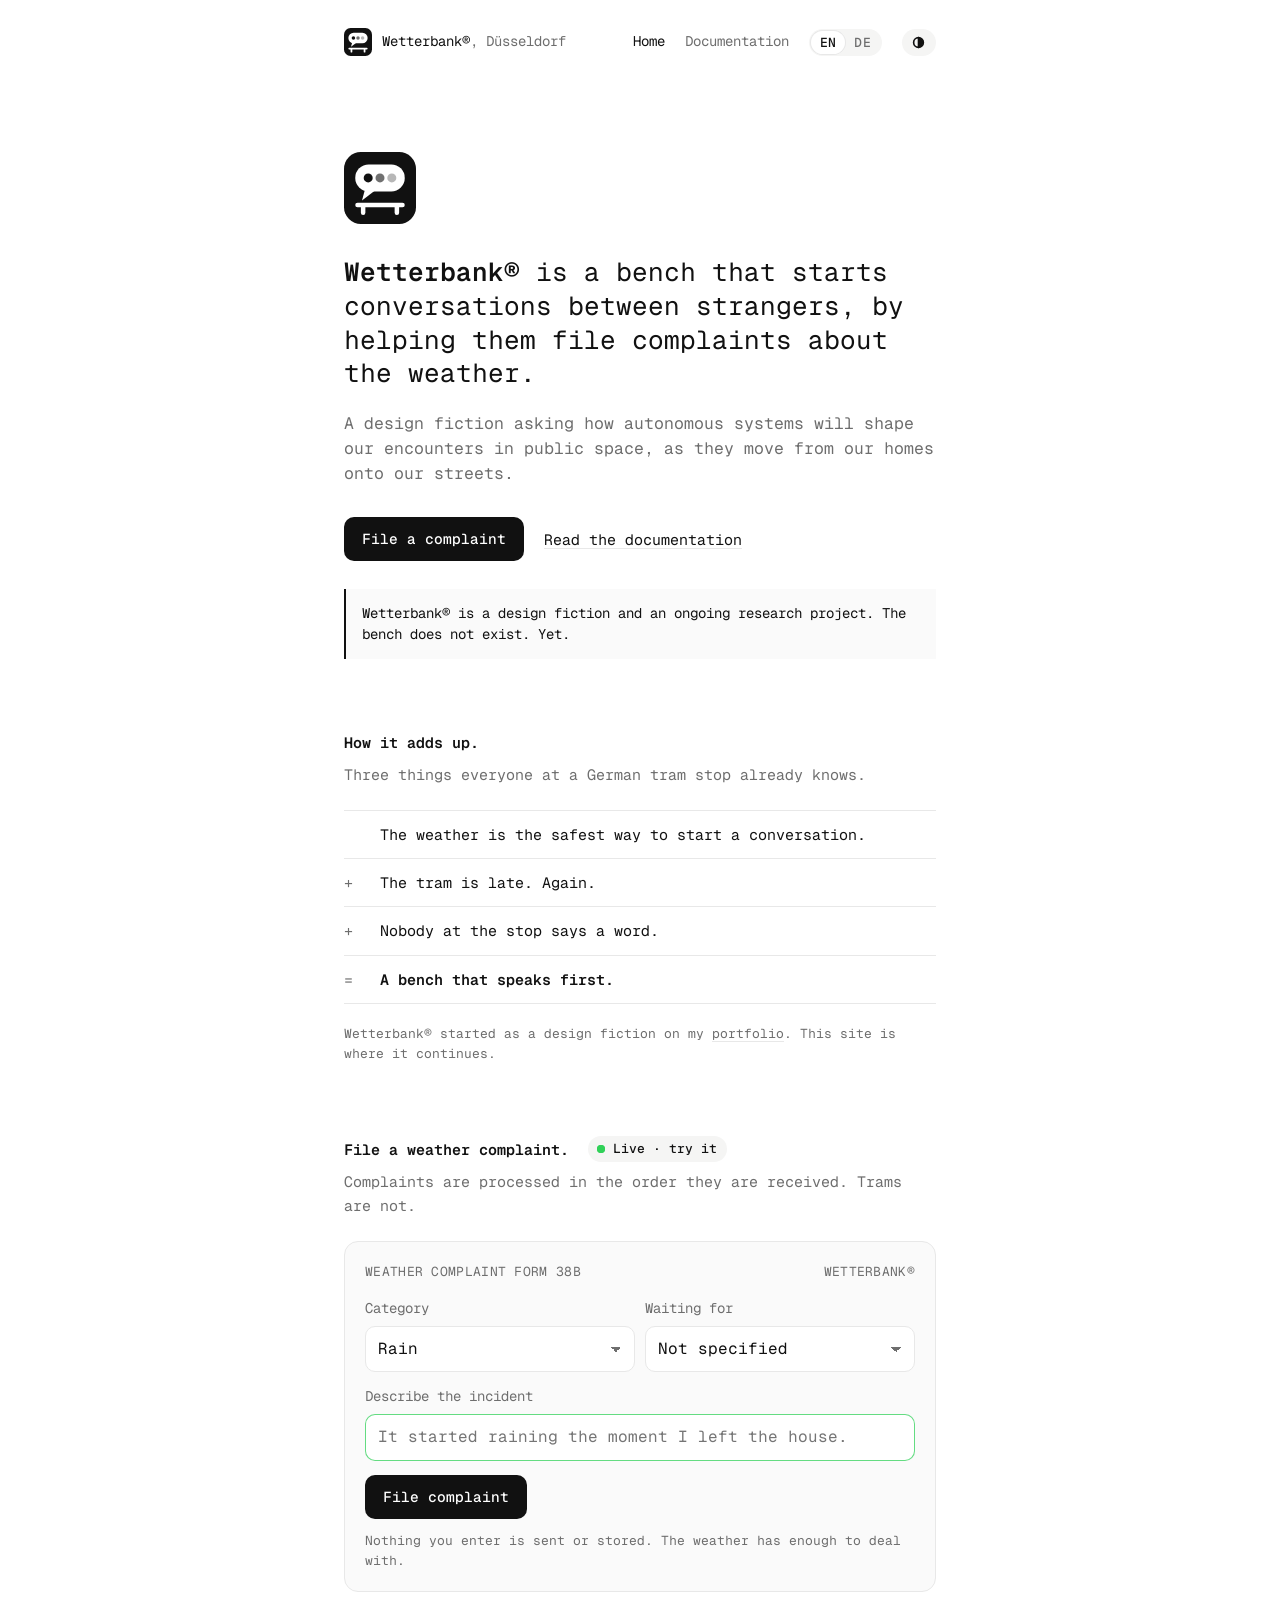
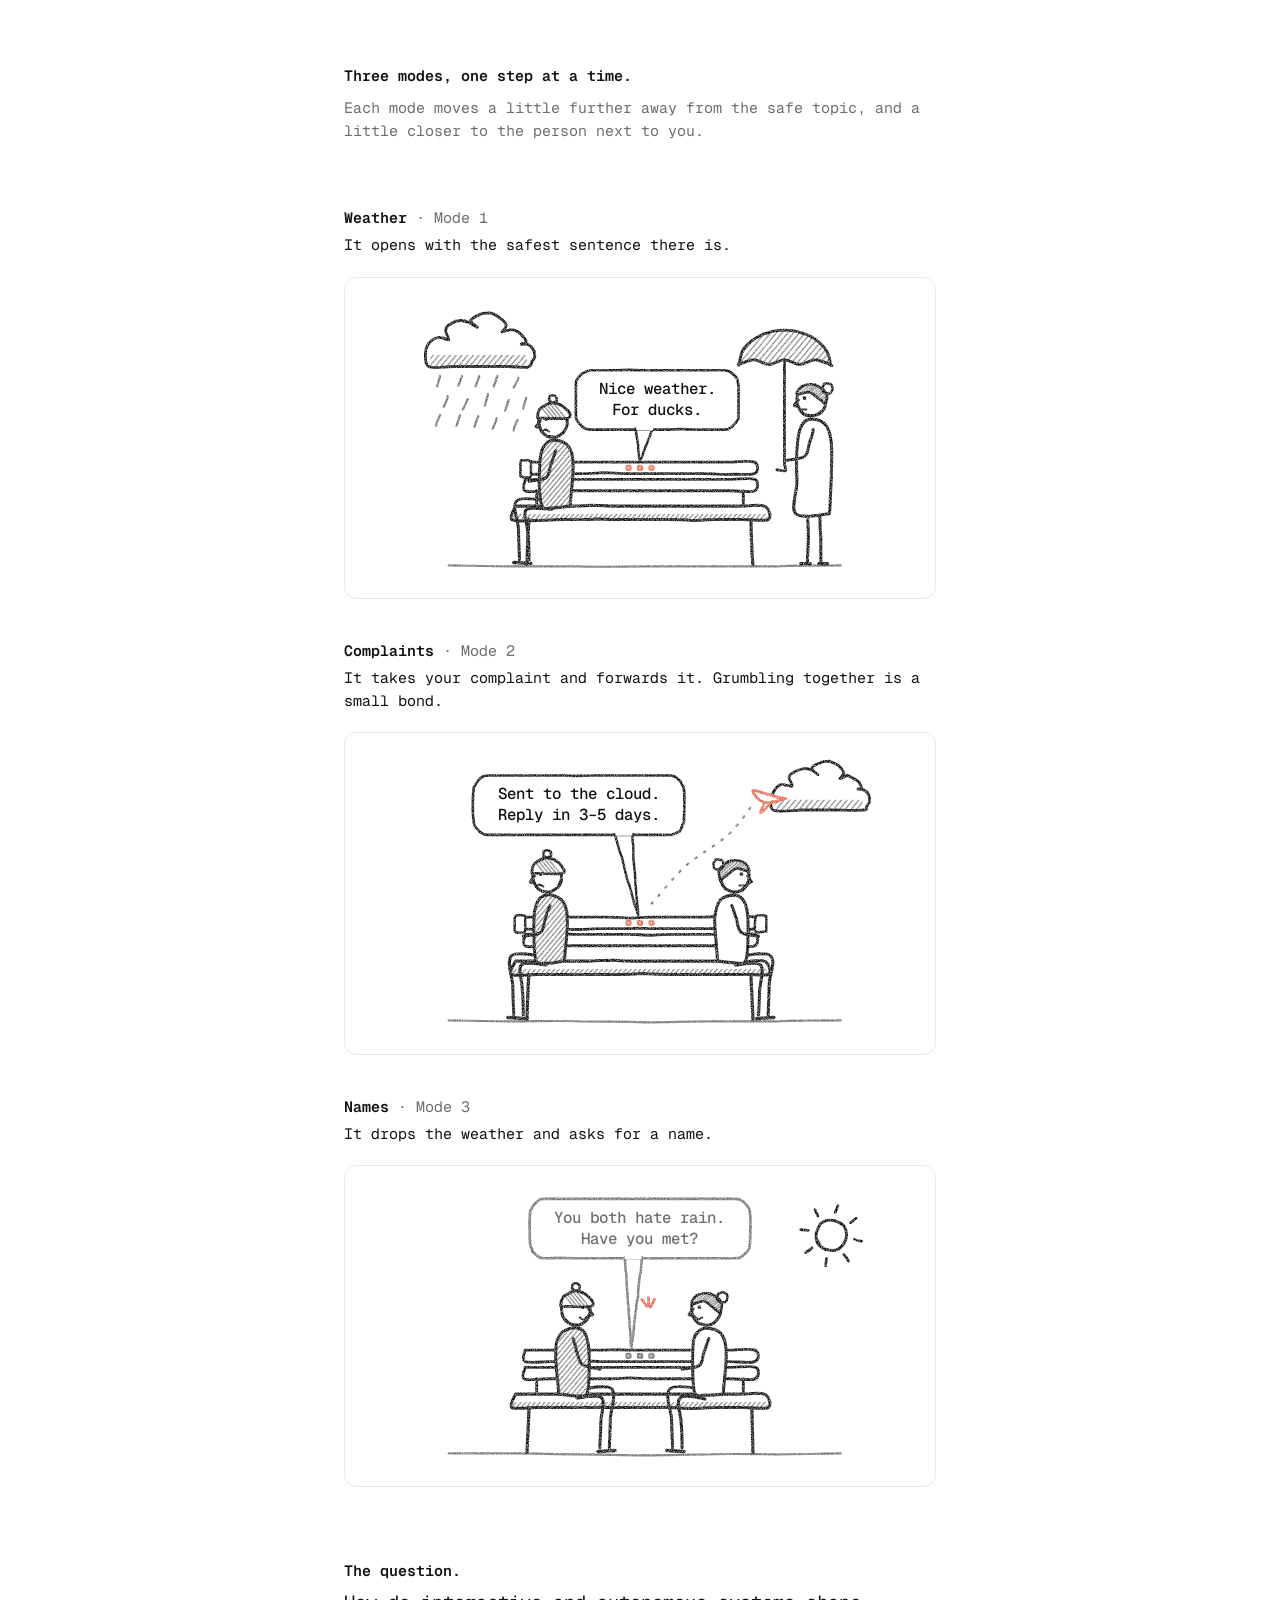
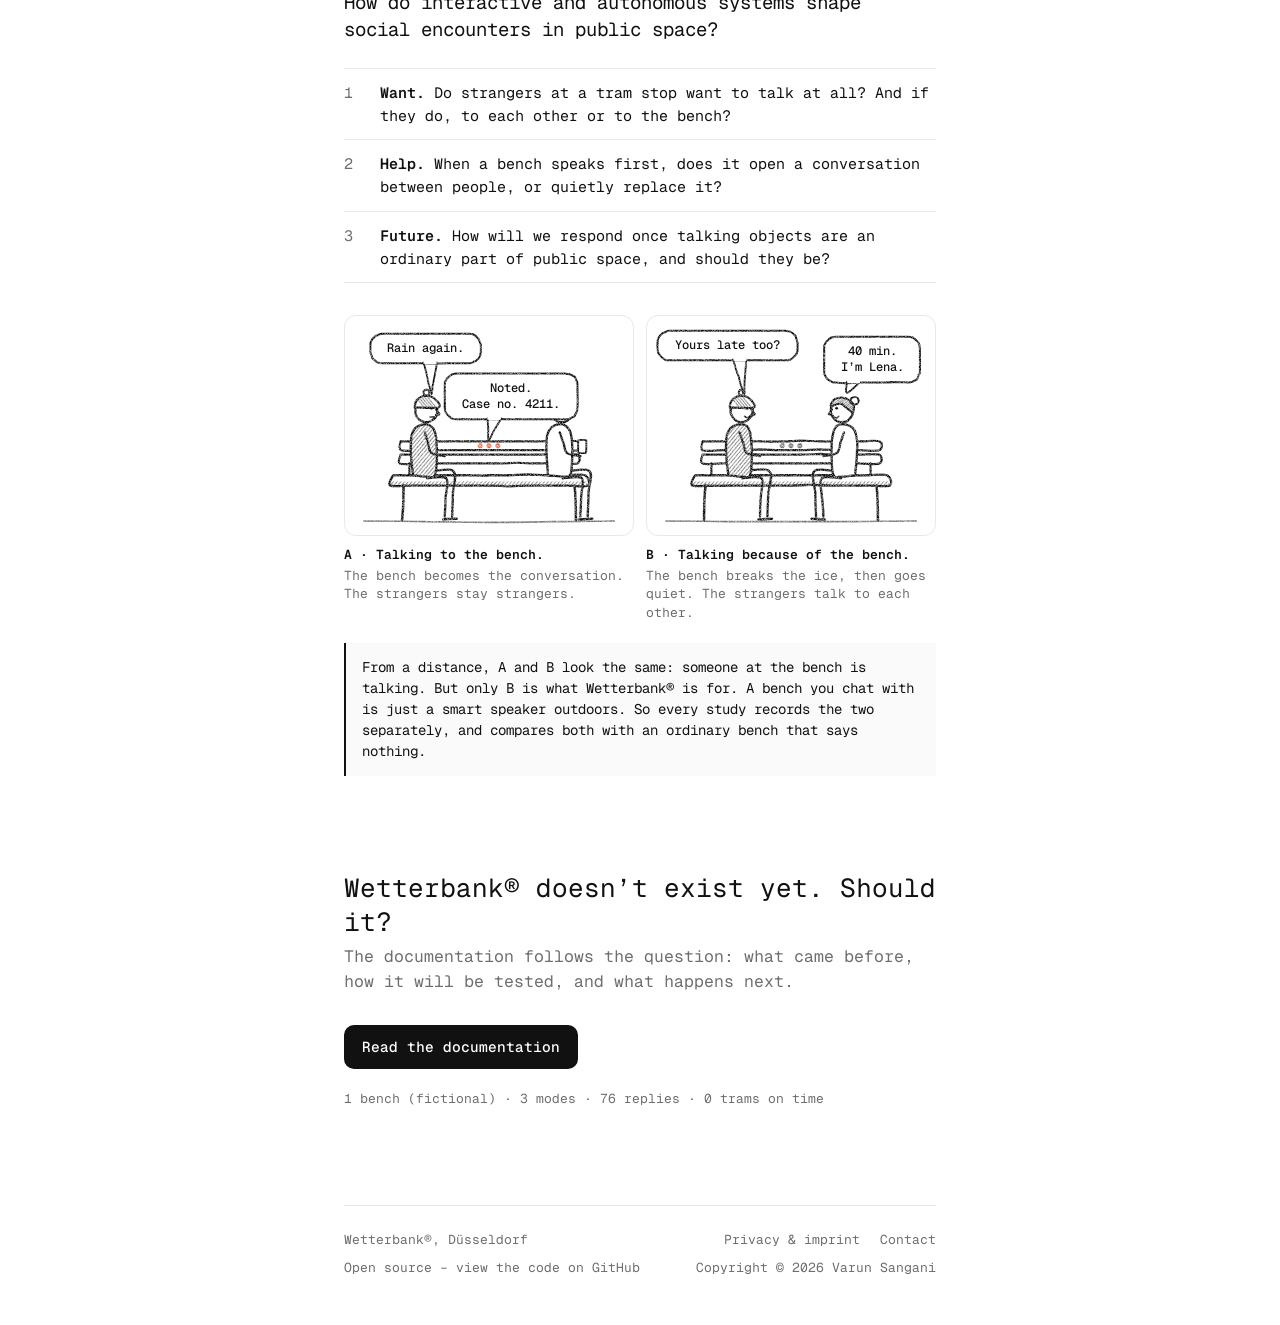
==== commit f1c5715e: "Typeface: Geist Mono across the site, type scale adjusted, drawings re-set for the new font Co-Autho" ====
--- a/index.html
+++ b/index.html
@@ -2,6 +2,7 @@
 <html lang="en">
 <head>
 <meta charset="utf-8">
+<link rel="preload" href="fonts/GeistMono-Variable.woff2" as="font" type="font/woff2" crossorigin>
 <script>try{var t=localStorage.getItem("wb-theme");if(/^(spring|summer|autumn|winter)$/.test(t))document.documentElement.setAttribute("data-theme",t)}catch(e){}</script>
 <meta name="viewport" content="width=device-width, initial-scale=1.0">
 <title>Wetterbank® — a bench that starts conversations between strangers</title>
@@ -25,7 +26,7 @@
 <style>
 .hero{padding:96px 0 0}
 .hero .mark{width:72px;height:72px;margin:0 0 32px}
-.notice{margin:28px 0 0;padding:14px 16px;border-left:2px solid var(--fg);background:var(--soft);font-size:15px;line-height:1.5}
+.notice{margin:28px 0 0;padding:14px 16px;border-left:2px solid var(--fg);background:var(--soft);font-size:14px;line-height:1.5}
 
 /* The formula */
 .formula{list-style:none;margin:0;padding:0}
@@ -47,14 +48,14 @@
 .desk.called{box-shadow:0 0 0 3px #30d158}
 .desk-head{display:flex;justify-content:space-between;gap:12px;font-size:13px;color:var(--mute);letter-spacing:.3px;text-transform:uppercase;margin:0 0 16px}
 .field{margin:0 0 14px}
-.field label{display:block;font-size:15px;color:var(--mute);margin:0 0 6px}
+.field label{display:block;font-size:14px;color:var(--mute);margin:0 0 6px}
 .pair{display:grid;grid-template-columns:1fr 1fr;gap:10px}
 @media (max-width:480px){.pair{grid-template-columns:1fr}}
 .desk select,.desk input{width:100%;font:inherit;font-size:max(16px,1rem);color:var(--fg);background:var(--bg);border:1px solid var(--line);border-radius:10px;padding:10px 12px;appearance:none;-webkit-appearance:none}
 .desk select{background-image:linear-gradient(45deg,transparent 50%,var(--mute) 50%),linear-gradient(135deg,var(--mute) 50%,transparent 50%);background-position:calc(100% - 18px) 52%,calc(100% - 13px) 52%;background-size:5px 5px;background-repeat:no-repeat;padding-right:36px}
 .desk select:focus,.desk input:focus{outline:none;border-color:var(--fg)}
 .receipt{margin:16px 0 0;padding:14px 16px;border-radius:12px;background:var(--bg);border:1px solid var(--line)}
-.receipt dl{display:grid;grid-template-columns:auto 1fr;gap:2px 14px;margin:0 0 10px;font-size:14px;color:var(--mute);font-variant-numeric:tabular-nums}
+.receipt dl{display:grid;grid-template-columns:auto 1fr;gap:2px 14px;margin:0 0 10px;font-size:13px;color:var(--mute);font-variant-numeric:tabular-nums}
 .receipt dt{margin:0}.receipt dd{margin:0;color:var(--fg)}
 .receipt p{margin:0}
 .desk .small{margin:12px 0 0}
@@ -65,7 +66,7 @@
 @media (prefers-reduced-motion:reduce){.desk.idle #what{box-shadow:0 0 0 3px rgba(48,209,88,.22)}}
 @keyframes glow{0%,100%{box-shadow:0 0 0 0 rgba(48,209,88,0)}50%{box-shadow:0 0 0 6px rgba(48,209,88,.2)}}
 .send{display:flex;flex-wrap:wrap;align-items:center;gap:8px 14px}
-.hint{font-size:14px;margin:0}
+.hint{font-size:13px;margin:0}
 .count{margin-left:auto;font-size:13px;color:var(--mute);font-variant-numeric:tabular-nums}
 .desk .btn[disabled]{opacity:.6;cursor:progress}
 .clear{display:flex;align-items:center;gap:12px;margin:12px 0 0;font-size:13px;color:var(--mute)}
@@ -81,7 +82,7 @@
 .mode p{margin:0 0 20px}
 
 /* Question */
-.rq{font-size:22px;line-height:1.4;letter-spacing:-.2px;margin:0 0 24px}
+.rq{font-size:19px;line-height:1.4;letter-spacing:0;margin:0 0 24px}
 .subq{counter-reset:q}
 .subq li{display:grid;grid-template-columns:28px 1fr;gap:8px}
 .subq li::before{counter-increment:q;content:counter(q);color:var(--mute);font-variant-numeric:tabular-nums}
@@ -89,9 +90,9 @@
 
 /* Closing */
 .closing{padding:96px 0 0}
-.closing h2{font-size:30px;font-weight:400;letter-spacing:-.4px;line-height:1.3;margin:0 0 4px}
-.stats{margin:20px 0 0;font-size:14px;color:var(--mute);font-variant-numeric:tabular-nums}
-@media (max-width:520px){.hero{padding-top:64px}.closing h2{font-size:26px}.rq{font-size:20px}}
+.closing h2{font-size:26px;font-weight:400;letter-spacing:0;line-height:1.3;margin:0 0 4px}
+.stats{margin:20px 0 0;font-size:13px;color:var(--mute);font-variant-numeric:tabular-nums}
+@media (max-width:520px){.hero{padding-top:64px}.closing h2{font-size:22px}.rq{font-size:18px}}
 </style>
 <link rel="stylesheet" href="css/themes.css">
 </head>
@@ -168,7 +169,7 @@
       <h3>Weather <span>· Mode 1</span></h3>
       <p>It opens with the safest sentence there is.</p>
       <figure>
-        <div class="card"><svg class="pn tk" viewBox="0 0 600 320" role="img" aria-label="Rain at a tram stop. One person sits on the bench, another stands apart under an umbrella. The bench says: Nice weather. For ducks."><defs><filter id="gr-en1" x="-2%" y="-2%" width="104%" height="104%"><feTurbulence type="fractalNoise" baseFrequency="1.1" numOctaves="1" seed="7" result="t"/><feColorMatrix in="t" type="matrix" values="0 0 0 0 0  0 0 0 0 0  0 0 0 0 0  0 0 0 -1.5 1.55" result="m"/><feComposite in="SourceGraphic" in2="m" operator="in" result="c"/><feDisplacementMap in="c" in2="t" scale="1.1" xChannelSelector="R" yChannelSelector="G"/></filter></defs><g filter="url(#gr-en1)"><path class="pg" d="M100 290C111 290 146 291 168 291C191 291 214 291 237 291C259 292 282 291 305 291C328 291 351 291 373 291C396 291 419 291 442 291C464 290 498 290 510 290" stroke-width="2.2"/><path class="pp" d="M76 65C77 64 78 60 79 58C81 57 83 55 85 54C87 53 90 52 93 52C95 52 99 56 100 54C101 53 96 47 97 44C97 41 101 39 103 37C106 35 109 34 112 34C115 34 119 35 121 36C124 37 129 42 129 41C130 41 123 36 123 34C124 32 129 29 132 28C135 26 139 26 143 26C146 27 150 28 153 30C156 32 160 36 160 39C160 41 155 44 155 45C156 46 161 43 163 43C166 43 169 43 171 44C174 46 176 48 177 50C179 52 181 56 181 57C181 58 176 58 176 58C176 58 181 58 183 59C185 60 187 62 188 64C189 66 190 69 190 71C190 73 188 76 187 78C186 79 192 81 182 82C172 83 147 82 130 82C113 82 87 85 78 82C69 79 76 68 76 65"/><clipPath id="h11-6"><path d="M82 70L182 70L182 82L78 82Z"/></clipPath><g clip-path="url(#h11-6)"><path class="ph" d="M68 82L78 70M74 82L84 70M80 82L90 70M86 82L96 70M92 82L102 70M98 82L108 70M104 82L114 70M110 82L120 70M116 82L126 70M122 82L132 70M128 82L138 70M134 82L144 70M140 82L150 70M146 82L156 70M152 82L162 70M158 82L168 70M164 82L174 70M170 82L180 70M176 82L186 70M182 82L192 70" stroke-width="1.6"/></g><path class="pk" d="M76 65C76 64 78 60 79 58C81 56 83 54 85 53C87 52 90 51 93 52C95 52 99 55 100 54C101 53 96 47 97 44C97 41 101 38 103 37C106 35 109 34 112 34C115 34 119 35 121 36C124 37 129 41 130 41C130 41 123 36 123 34C124 32 129 29 132 28C135 26 139 26 143 26C146 27 150 28 153 31C156 33 160 36 160 39C161 42 155 45 156 46C156 46 161 44 163 44C166 43 169 44 171 45C174 46 175 48 177 50C179 52 181 55 181 57C180 58 175 58 176 59C176 59 181 58 183 59C185 60 187 62 188 64C190 66 190 69 190 71C190 73 188 76 187 77C186 79 187 82 182 83C177 83 165 82 156 82C147 82 139 82 130 82C121 82 113 82 104 82C95 82 83 85 79 82C74 79 76 68 76 65" stroke-width="3"/><g class="rain"><path class="pg" d="M91 92C91 94 88 101 88 103" stroke-width="2.4"/><path class="pg" d="M114 92C113 94 111 101 110 102" stroke-width="2.4"/><path class="pg" d="M132 92C131 94 129 102 128 103" stroke-width="2.4"/><path class="pg" d="M151 92C150 94 148 101 147 103" stroke-width="2.4"/><path class="pg" d="M173 94C172 96 169 103 168 104" stroke-width="2.4"/><path class="pg" d="M99 113C99 115 96 122 95 124" stroke-width="2.4"/><path class="pg" d="M120 116C119 118 116 125 115 127" stroke-width="2.4"/><path class="pg" d="M141 111C141 113 138 121 138 123" stroke-width="2.4"/><path class="pg" d="M163 117C162 118 160 126 159 128" stroke-width="2.4"/><path class="pg" d="M181 115C181 116 178 124 178 126" stroke-width="2.4"/><path class="pg" d="M91 133C90 135 87 142 87 144" stroke-width="2.4"/><path class="pg" d="M112 133C111 135 109 143 108 144" stroke-width="2.4"/><path class="pg" d="M131 134C130 136 127 144 127 145" stroke-width="2.4"/><path class="pg" d="M150 136C150 138 147 145 146 147" stroke-width="2.4"/><path class="pg" d="M172 138C171 140 168 147 168 149" stroke-width="2.4"/></g><path class="pk" d="M180 182C184 182 198 182 207 182C216 182 224 182 233 182C242 182 251 182 260 182C269 182 278 182 287 182C296 182 304 182 313 182C322 182 331 182 340 182C349 182 358 182 367 182C376 182 385 182 393 182C402 182 415 180 420 182C424 184 424 192 420 194C416 196 402 194 393 195C384 195 376 194 367 194C358 194 349 194 340 194C331 194 322 194 313 194C304 194 296 194 287 194C278 194 269 193 260 193C251 194 242 194 233 194C224 194 216 194 207 194C198 194 184 196 180 194C175 192 180 184 180 182" stroke-width="3"/><path class="pk" d="M180 200C184 200 198 200 207 200C216 200 224 200 233 200C242 200 251 200 260 200C269 200 278 200 287 200C296 200 304 200 313 200C322 200 331 200 340 200C349 200 358 200 367 200C376 200 384 200 393 200C402 200 416 198 420 200C424 202 424 210 420 212C416 214 402 212 393 212C384 212 376 212 367 212C358 212 349 212 340 212C331 212 322 212 313 212C304 212 296 212 287 212C278 212 269 212 260 212C251 212 242 212 233 212C224 212 215 212 207 212C198 212 185 214 180 212C176 210 180 202 180 200" stroke-width="3"/><path class="pk" d="M192 212C192 215 192 225 192 228" stroke-width="3"/><path class="pk" d="M408 212C408 215 408 225 408 228" stroke-width="3"/><path class="pp" d="M170 228C177 228 199 228 213 228C228 228 242 228 257 228C271 228 286 228 300 228C314 228 329 228 343 228C358 228 372 228 387 228C401 228 422 226 430 228C438 230 441 240 434 242C427 244 404 242 389 242C374 242 360 242 345 242C330 242 315 242 300 242C285 242 270 242 255 242C240 242 226 242 211 242C196 242 173 244 166 242C159 240 169 230 170 228"/><clipPath id="h11-28"><path d="M168 236L432 236L434 242L166 242Z"/></clipPath><g clip-path="url(#h11-28)"><path class="ph" d="M161 242L166 236M166 242L171 236M171 242L176 236M176 242L181 236M181 242L186 236M186 242L191 236M191 242L196 236M196 242L201 236M201 242L206 236M206 242L211 236M211 242L216 236M216 242L221 236M221 242L226 236M226 242L231 236M231 242L236 236M236 242L241 236M241 242L246 236M246 242L251 236M251 242L256 236M256 242L261 236M261 242L266 236M266 242L271 236M271 242L276 236M276 242L281 236M281 242L286 236M286 242L291 236M291 242L296 236M296 242L301 236M301 242L306 236M306 242L311 236M311 242L316 236M316 242L321 236M321 242L326 236M326 242L331 236M331 242L336 236M336 242L341 236M341 242L346 236M346 242L351 236M351 242L356 236M356 242L361 236M361 242L366 236M366 242L371 236M371 242L376 236M376 242L381 236M381 242L386 236M386 242L391 236M391 242L396 236M396 242L401 236M401 242L406 236M406 242L411 236M411 242L416 236M416 242L421 236M421 242L426 236M426 242L431 236M431 242L436 236" stroke-width="1.6"/></g><path class="pk" d="M170 228C174 228 187 228 196 228C205 228 213 228 222 228C231 228 239 228 248 227C257 227 265 228 274 228C283 228 291 228 300 228C309 228 317 228 326 228C335 228 343 228 352 228C361 228 369 228 378 228C387 228 395 228 404 228C413 228 425 226 430 228C435 230 438 240 434 242C430 244 416 242 407 242C398 242 389 242 380 242C371 242 363 243 354 243C345 242 336 242 327 242C318 242 309 242 300 242C291 242 282 242 273 242C264 242 255 241 246 242C237 242 229 242 220 242C211 242 202 243 193 243C184 243 170 245 166 242C163 240 169 230 170 228" stroke-width="3.2"/><path class="pk" d="M184 242C183 250 182 281 182 289" stroke-width="3.4"/><path class="pk" d="M416 242C416 250 417 281 418 289" stroke-width="3.4"/><g class="vd v0"><path class="pc dotc" d="M289 190C289 190 288 190 288 190C288 190 287 190 287 190C286 189 286 189 286 189C286 188 286 188 286 187C286 187 286 186 287 186C287 186 288 186 288 186C288 186 289 186 289 186C290 187 290 187 290 187C290 188 290 188 290 189C290 189 290 190 289 190C289 190 288 190 288 190C288 190 287 190 287 190" stroke-width="2.6"/></g><g class="vd v1"><path class="pc dotc" d="M302 189C302 189 302 189 301 190C301 190 301 190 300 190C300 190 299 190 299 190C298 190 298 189 298 189C298 188 298 188 298 187C298 187 298 187 299 186C299 186 299 186 300 186C300 186 301 186 301 186C302 186 302 187 302 187C302 188 302 188 302 189C302 189 302 189 301 190C301 190 300 190 300 190" stroke-width="2.6"/></g><g class="vd v2"><path class="pc dotc" d="M312 190C312 190 311 190 311 190C311 190 310 189 310 189C310 189 310 188 310 188C310 187 310 187 311 186C311 186 311 186 312 186C312 186 313 186 313 186C313 186 314 187 314 187C314 187 314 188 314 188C314 189 314 189 313 190C313 190 313 190 312 190C312 190 311 190 311 190C311 190 310 189 310 189" stroke-width="2.6"/></g><path class="pk" d="M212 224C205 223 178 217 172 222C165 227 173 243 173 253C173 263 174 279 174 284" stroke-width="3.2"/><path class="pk" d="M208 231C204 232 186 228 181 232C177 236 183 249 183 258C184 267 184 280 184 284" stroke-width="3.2"/><path class="pk" d="M186 288C183 288 171 287 168 287" stroke-width="3.6"/><path class="pp" d="M227 228C228 221 231 195 230 184C230 173 228 168 224 164C220 160 213 159 208 159C204 160 200 163 198 168C196 173 195 182 195 192C195 202 195 220 197 226C199 232 203 230 208 230C213 230 224 228 227 228"/><clipPath id="h11-39"><path d="M227 228L230 184L224 164L208 159L198 168L195 192L197 226L208 230Z"/></clipPath><g clip-path="url(#h11-39)"><path class="ph" d="M135 230L195 159M140 230L200 159M145 230L205 159M150 230L210 159M155 230L215 159M160 230L220 159M165 230L225 159M170 230L230 159M175 230L235 159M180 230L240 159M185 230L245 159M190 230L250 159M195 230L255 159M200 230L260 159M205 230L265 159M210 230L270 159M215 230L275 159M220 230L280 159M225 230L285 159" stroke-width="1.6"/></g><path class="pk" d="M227 228C227 221 231 194 230 184C230 173 228 168 224 164C220 160 213 159 208 159C204 160 201 163 198 168C196 173 195 182 195 192C194 202 195 220 197 226C199 233 203 230 208 230C213 230 224 228 227 228" stroke-width="3.2"/><path class="pp" d="M196 148C196 146 194 141 194 138C194 135 196 131 198 129C200 127 203 125 206 124C209 124 213 124 215 125C218 127 221 130 222 132C224 135 224 139 224 142C224 145 222 149 220 151C218 153 215 155 212 156C209 156 205 156 203 155C200 153 197 150 196 148C194 145 194 141 194 138C194 135 197 131 198 129"/><path class="pk" d="M220 151C219 152 215 155 212 156C209 156 205 156 203 155C200 153 197 151 196 148C195 145 194 141 194 138C194 135 196 131 198 129C200 127 203 125 206 124C209 124 213 124 215 125C218 127 221 129 222 132C224 135 224 139 224 142C224 145 222 148 220 151C218 153 215 155 212 156C209 156 204 155 203 155" stroke-width="3.2"/><path class="pk" d="M196 139C195 140 191 144 191 145C191 146 195 146 196 146" stroke-width="2.4"/><circle class="eye" cx="202" cy="137" r="2"/><path class="pk" d="M205 150C204 150 203 148 201 148C200 148 198 150 197 150" stroke-width="2.2"/><path class="pp" d="M193 136C194 134 193 129 196 126C199 123 205 120 209 120C213 120 219 123 222 126C225 129 230 134 225 136C220 138 199 136 193 136"/><clipPath id="h11-46"><path d="M193 136L196 126L209 120L222 126L225 136Z"/></clipPath><g clip-path="url(#h11-46)"><path class="ph" d="M206 136L193 120M210 136L197 120M214 136L201 120M218 136L205 120M222 136L209 120" stroke-width="1.6"/></g><path class="pk" d="M193 136C193 134 193 128 196 126C199 123 205 120 209 120C213 120 220 123 222 126C225 128 230 134 225 136C220 137 198 136 193 136" stroke-width="3"/><path class="pk" d="M207 119C207 119 206 118 205 117C205 117 205 116 205 115C205 114 206 113 206 113C207 112 208 112 209 112C210 112 211 112 211 113C212 113 212 114 213 115C213 115 213 116 213 117C213 118 212 119 211 119C211 120 210 120 209 120C208 120 207 120 207 119C206 119 206 118 205 117C205 117 205 115 205 115" stroke-width="2.6"/><path class="pk" d="M212 170C211 172 209 179 207 184C205 189 206 195 202 198C198 201 187 201 184 202" stroke-width="3.2"/><path class="pp" d="M183 180C184 180 185 180 185 181C186 181 186 180 186 182C186 185 186 193 186 196C186 198 186 197 185 197C185 198 185 198 184 198C182 198 179 198 178 198C176 198 176 198 176 197C175 197 175 198 175 196C175 193 175 185 175 182C175 180 175 181 176 181C176 180 176 180 178 180C179 180 182 180 183 180"/><path class="pk" d="M183 180C184 181 184 181 185 181C185 181 186 180 186 182C186 185 186 193 186 195C186 198 186 197 185 198C185 198 185 198 184 198C182 198 179 198 178 198C176 197 176 197 176 197C176 197 175 198 175 196C175 193 175 185 175 183C176 180 175 181 176 180C176 180 176 180 178 180C179 180 182 180 183 180" stroke-width="2.6"/><path class="pk" d="M488 234C488 238 488 251 489 260C489 269 489 282 489 286" stroke-width="3.2"/><path class="pk" d="M475 234C475 238 476 251 476 260C476 269 475 281 475 286" stroke-width="3.2"/><path class="pk" d="M496 288C495 288 489 288 487 288" stroke-width="3.4"/><path class="pk" d="M478 288C476 288 470 288 468 288" stroke-width="3.4"/><path class="pp" d="M498 236C498 224 501 178 500 162C499 146 497 146 493 142C489 138 482 136 478 137C474 138 471 141 468 146C466 152 465 155 464 170C463 185 457 225 463 236C469 247 492 236 498 236"/><path class="pk" d="M498 236C499 230 499 211 500 199C500 187 501 171 500 162C499 152 497 146 493 142C489 138 482 137 478 137C474 138 470 140 468 146C465 151 465 160 464 170C463 180 464 192 464 203C464 214 457 231 463 236C469 242 492 236 498 236" stroke-width="3.2"/><path class="pp" d="M475 103C476 103 481 102 484 103C487 104 490 106 491 109C493 111 494 115 494 118C494 121 493 125 491 128C489 130 486 132 483 133C481 134 477 134 474 133C471 132 468 130 467 127C465 125 464 121 464 118C464 115 465 111 467 108C469 106 472 104 474 103C477 102 481 102 484 103C487 104 490 108 491 109"/><path class="pk" d="M491 128C490 129 486 132 483 133C480 134 477 134 474 133C471 132 468 129 467 127C465 124 464 120 464 117C464 114 465 110 467 108C469 105 472 103 475 102C478 102 481 102 484 103C487 104 490 107 491 109C493 112 494 116 494 119C494 122 493 126 491 128C489 131 486 133 483 133C480 134 475 133 474 133" stroke-width="3.2"/><path class="pk" d="M466 117C465 118 461 121 461 123C461 124 465 124 466 124" stroke-width="2.4"/><circle class="eye" cx="472" cy="115" r="2"/><path class="pk" d="M474 127C473 127 469 127 468 127" stroke-width="2.2"/><path class="pp" d="M494 122C494 120 497 114 495 110C493 107 487 102 483 101C479 100 472 101 469 103C466 105 463 111 464 112C465 113 473 108 477 109C481 110 484 114 487 116C490 118 493 121 494 122"/><clipPath id="h11-63"><path d="M494 122L495 110L483 101L469 103L464 112L477 109L487 116Z"/></clipPath><g clip-path="url(#h11-63)"><path class="ph" d="M439 122L464 101M442 122L468 101M446 122L471 101M449 122L474 101M453 122L478 101M456 122L482 101M460 122L485 101M463 122L488 101M467 122L492 101M470 122L496 101M474 122L499 101M477 122L502 101M481 122L506 101M484 122L510 101M488 122L513 101M491 122L516 101M495 122L520 101" stroke-width="1.6"/></g><path class="pk" d="M494 122C494 120 497 114 495 110C493 107 487 103 483 101C479 100 472 101 469 103C466 105 463 110 464 111C465 113 473 108 477 109C481 110 484 114 487 116C490 118 493 121 494 122" stroke-width="2.8"/><path class="pk" d="M497 100C497 100 499 100 500 101C501 102 501 103 501 104C502 105 501 106 501 107C500 108 500 109 499 110C498 110 496 111 495 110C494 110 493 110 492 109C491 108 491 107 491 106C490 105 491 104 491 103C492 102 492 101 493 100C494 100 496 99 497 100C498 100 499 100 500 101C501 102 501 104 501 104" stroke-width="2.6"/><path class="pk" d="M481 148C481 150 479 157 477 162C476 167 476 173 472 176C468 179 457 179 454 180" stroke-width="3.2"/><path class="pk" d="M451 184C451 175 451 147 451 128C451 109 451 81 451 72" stroke-width="3"/><path class="pk" d="M451 184C451 185 453 190 452 191C451 192 444 190 443 190" stroke-width="3"/><path class="pp" d="M403 80C403 80 402 82 403 80C404 78 404 70 407 66C409 62 413 58 417 54C421 51 427 48 433 46C438 45 445 44 451 44C457 44 464 45 469 47C475 49 480 51 485 55C489 58 493 62 495 66C497 71 498 78 499 80C500 82 502 81 499 80C496 79 488 75 483 75C478 75 472 80 467 80C462 80 456 75 451 75C446 75 440 80 435 80C430 80 424 75 419 75C414 75 406 79 403 80"/><clipPath id="h11-70"><path d="M403 80L403 80L407 66L417 55L433 47L451 44L469 47L485 55L495 66L499 80L499 80L483 75L467 80L451 75L435 80L419 75Z"/></clipPath><g clip-path="url(#h11-70)"><path class="ph" d="M373 80L403 44M379 80L409 44M385 80L415 44M391 80L421 44M397 80L427 44M403 80L433 44M409 80L439 44M415 80L445 44M421 80L451 44M427 80L457 44M433 80L463 44M439 80L469 44M445 80L475 44M451 80L481 44M457 80L487 44M463 80L493 44M469 80L499 44M475 80L505 44M481 80L511 44M487 80L517 44M493 80L523 44M499 80L529 44" stroke-width="1.6"/></g><path class="pk" d="M403 80C403 80 403 82 403 80C404 78 405 71 407 66C409 62 413 58 417 55C422 52 427 48 433 47C438 45 445 44 451 44C457 44 464 45 469 47C475 49 481 51 485 55C489 58 493 62 495 66C498 70 499 78 499 80C500 82 502 81 499 80C496 79 488 75 483 75C478 75 472 80 467 80C462 80 456 75 451 75C446 75 440 80 435 80C430 80 424 75 419 75C414 75 406 79 403 80" stroke-width="3"/><g class="bub"><path class="pp" d="M388 86C389 86 393 86 394 87C396 88 398 89 399 91C401 92 402 94 403 96C404 98 404 95 404 102C404 109 405 129 404 136C404 143 404 140 403 142C402 144 401 146 399 147C398 149 396 150 394 151C393 152 397 152 388 152C379 152 357 152 341 152C326 152 310 152 295 152C279 152 256 152 248 152C239 152 243 152 242 151C240 150 238 149 236 147C235 146 234 144 233 142C232 140 232 143 231 136C231 129 231 109 232 102C232 95 232 98 233 96C234 94 235 92 236 91C238 89 240 88 242 87C243 87 239 86 248 86C257 86 279 86 295 86C310 86 326 86 341 86C357 86 380 86 388 86"/><path class="pp" d="M296 151C296 156 297 180 300 180C303 180 311 156 314 151"/><path class="pk" d="M388 86C389 86 393 86 394 87C396 88 398 89 400 91C401 92 402 94 403 96C404 98 404 95 404 102C404 109 404 129 404 136C404 143 404 140 403 142C402 144 401 146 400 147C398 149 396 150 394 151C393 152 394 152 388 152C383 152 370 152 360 152C351 152 341 151 332 152C323 152 313 152 304 152C295 152 285 152 276 152C266 152 253 152 248 152C242 151 243 152 242 151C240 150 238 149 237 147C235 146 233 144 233 142C232 140 232 143 232 136C232 129 231 109 232 102C232 95 232 98 233 96C234 94 235 92 237 91C238 90 240 88 242 88C244 87 242 87 248 86C253 86 266 86 276 86C285 85 295 86 304 86C313 86 323 86 332 86C341 86 351 86 360 86C370 86 384 86 388 86" stroke-width="2.8"/><path class="pk" d="M295 151C296 153 297 161 298 166C298 170 299 180 300 180C302 180 304 170 307 165C309 161 312 153 313 151" stroke-width="2.6"/><path class="ppl" d="M298 151H312" stroke-width="4"/></g></g><g class="say"><text x="318" y="113" text-anchor="middle">Nice weather.</text><text x="318" y="137" text-anchor="middle">For ducks.</text></g></svg></div>
+        <div class="card"><svg class="pn tk" viewBox="0 0 600 320" role="img" aria-label="Rain at a tram stop. One person sits on the bench, another stands apart under an umbrella. The bench says: Nice weather. For ducks."><defs><filter id="gr-en1" x="-2%" y="-2%" width="104%" height="104%"><feTurbulence type="fractalNoise" baseFrequency="1.1" numOctaves="1" seed="7" result="t"/><feColorMatrix in="t" type="matrix" values="0 0 0 0 0  0 0 0 0 0  0 0 0 0 0  0 0 0 -1.5 1.55" result="m"/><feComposite in="SourceGraphic" in2="m" operator="in" result="c"/><feDisplacementMap in="c" in2="t" scale="1.1" xChannelSelector="R" yChannelSelector="G"/></filter></defs><g filter="url(#gr-en1)"><path class="pg" d="M100 290C111 290 146 291 168 291C191 291 214 291 237 291C259 292 282 291 305 291C328 291 351 291 373 291C396 291 419 291 442 291C464 290 498 290 510 290" stroke-width="2.2"/><path class="pp" d="M76 65C77 64 78 60 79 58C81 57 83 55 85 54C87 53 90 52 93 52C95 52 99 56 100 54C101 53 96 47 97 44C97 41 101 39 103 37C106 35 109 34 112 34C115 34 119 35 121 36C124 37 129 42 129 41C130 41 123 36 123 34C124 32 129 29 132 28C135 26 139 26 143 26C146 27 150 28 153 30C156 32 160 36 160 39C160 41 155 44 155 45C156 46 161 43 163 43C166 43 169 43 171 44C174 46 176 48 177 50C179 52 181 56 181 57C181 58 176 58 176 58C176 58 181 58 183 59C185 60 187 62 188 64C189 66 190 69 190 71C190 73 188 76 187 78C186 79 192 81 182 82C172 83 147 82 130 82C113 82 87 85 78 82C69 79 76 68 76 65"/><clipPath id="h11-6"><path d="M82 70L182 70L182 82L78 82Z"/></clipPath><g clip-path="url(#h11-6)"><path class="ph" d="M68 82L78 70M74 82L84 70M80 82L90 70M86 82L96 70M92 82L102 70M98 82L108 70M104 82L114 70M110 82L120 70M116 82L126 70M122 82L132 70M128 82L138 70M134 82L144 70M140 82L150 70M146 82L156 70M152 82L162 70M158 82L168 70M164 82L174 70M170 82L180 70M176 82L186 70M182 82L192 70" stroke-width="1.6"/></g><path class="pk" d="M76 65C76 64 78 60 79 58C81 56 83 54 85 53C87 52 90 51 93 52C95 52 99 55 100 54C101 53 96 47 97 44C97 41 101 38 103 37C106 35 109 34 112 34C115 34 119 35 121 36C124 37 129 41 130 41C130 41 123 36 123 34C124 32 129 29 132 28C135 26 139 26 143 26C146 27 150 28 153 31C156 33 160 36 160 39C161 42 155 45 156 46C156 46 161 44 163 44C166 43 169 44 171 45C174 46 175 48 177 50C179 52 181 55 181 57C180 58 175 58 176 59C176 59 181 58 183 59C185 60 187 62 188 64C190 66 190 69 190 71C190 73 188 76 187 77C186 79 187 82 182 83C177 83 165 82 156 82C147 82 139 82 130 82C121 82 113 82 104 82C95 82 83 85 79 82C74 79 76 68 76 65" stroke-width="3"/><g class="rain"><path class="pg" d="M91 92C91 94 88 101 88 103" stroke-width="2.4"/><path class="pg" d="M114 92C113 94 111 101 110 102" stroke-width="2.4"/><path class="pg" d="M132 92C131 94 129 102 128 103" stroke-width="2.4"/><path class="pg" d="M151 92C150 94 148 101 147 103" stroke-width="2.4"/><path class="pg" d="M173 94C172 96 169 103 168 104" stroke-width="2.4"/><path class="pg" d="M99 113C99 115 96 122 95 124" stroke-width="2.4"/><path class="pg" d="M120 116C119 118 116 125 115 127" stroke-width="2.4"/><path class="pg" d="M141 111C141 113 138 121 138 123" stroke-width="2.4"/><path class="pg" d="M163 117C162 118 160 126 159 128" stroke-width="2.4"/><path class="pg" d="M181 115C181 116 178 124 178 126" stroke-width="2.4"/><path class="pg" d="M91 133C90 135 87 142 87 144" stroke-width="2.4"/><path class="pg" d="M112 133C111 135 109 143 108 144" stroke-width="2.4"/><path class="pg" d="M131 134C130 136 127 144 127 145" stroke-width="2.4"/><path class="pg" d="M150 136C150 138 147 145 146 147" stroke-width="2.4"/><path class="pg" d="M172 138C171 140 168 147 168 149" stroke-width="2.4"/></g><path class="pk" d="M180 182C184 182 198 182 207 182C216 182 224 182 233 182C242 182 251 182 260 182C269 182 278 182 287 182C296 182 304 182 313 182C322 182 331 182 340 182C349 182 358 182 367 182C376 182 385 182 393 182C402 182 415 180 420 182C424 184 424 192 420 194C416 196 402 194 393 195C384 195 376 194 367 194C358 194 349 194 340 194C331 194 322 194 313 194C304 194 296 194 287 194C278 194 269 193 260 193C251 194 242 194 233 194C224 194 216 194 207 194C198 194 184 196 180 194C175 192 180 184 180 182" stroke-width="3"/><path class="pk" d="M180 200C184 200 198 200 207 200C216 200 224 200 233 200C242 200 251 200 260 200C269 200 278 200 287 200C296 200 304 200 313 200C322 200 331 200 340 200C349 200 358 200 367 200C376 200 384 200 393 200C402 200 416 198 420 200C424 202 424 210 420 212C416 214 402 212 393 212C384 212 376 212 367 212C358 212 349 212 340 212C331 212 322 212 313 212C304 212 296 212 287 212C278 212 269 212 260 212C251 212 242 212 233 212C224 212 215 212 207 212C198 212 185 214 180 212C176 210 180 202 180 200" stroke-width="3"/><path class="pk" d="M192 212C192 215 192 225 192 228" stroke-width="3"/><path class="pk" d="M408 212C408 215 408 225 408 228" stroke-width="3"/><path class="pp" d="M170 228C177 228 199 228 213 228C228 228 242 228 257 228C271 228 286 228 300 228C314 228 329 228 343 228C358 228 372 228 387 228C401 228 422 226 430 228C438 230 441 240 434 242C427 244 404 242 389 242C374 242 360 242 345 242C330 242 315 242 300 242C285 242 270 242 255 242C240 242 226 242 211 242C196 242 173 244 166 242C159 240 169 230 170 228"/><clipPath id="h11-28"><path d="M168 236L432 236L434 242L166 242Z"/></clipPath><g clip-path="url(#h11-28)"><path class="ph" d="M161 242L166 236M166 242L171 236M171 242L176 236M176 242L181 236M181 242L186 236M186 242L191 236M191 242L196 236M196 242L201 236M201 242L206 236M206 242L211 236M211 242L216 236M216 242L221 236M221 242L226 236M226 242L231 236M231 242L236 236M236 242L241 236M241 242L246 236M246 242L251 236M251 242L256 236M256 242L261 236M261 242L266 236M266 242L271 236M271 242L276 236M276 242L281 236M281 242L286 236M286 242L291 236M291 242L296 236M296 242L301 236M301 242L306 236M306 242L311 236M311 242L316 236M316 242L321 236M321 242L326 236M326 242L331 236M331 242L336 236M336 242L341 236M341 242L346 236M346 242L351 236M351 242L356 236M356 242L361 236M361 242L366 236M366 242L371 236M371 242L376 236M376 242L381 236M381 242L386 236M386 242L391 236M391 242L396 236M396 242L401 236M401 242L406 236M406 242L411 236M411 242L416 236M416 242L421 236M421 242L426 236M426 242L431 236M431 242L436 236" stroke-width="1.6"/></g><path class="pk" d="M170 228C174 228 187 228 196 228C205 228 213 228 222 228C231 228 239 228 248 227C257 227 265 228 274 228C283 228 291 228 300 228C309 228 317 228 326 228C335 228 343 228 352 228C361 228 369 228 378 228C387 228 395 228 404 228C413 228 425 226 430 228C435 230 438 240 434 242C430 244 416 242 407 242C398 242 389 242 380 242C371 242 363 243 354 243C345 242 336 242 327 242C318 242 309 242 300 242C291 242 282 242 273 242C264 242 255 241 246 242C237 242 229 242 220 242C211 242 202 243 193 243C184 243 170 245 166 242C163 240 169 230 170 228" stroke-width="3.2"/><path class="pk" d="M184 242C183 250 182 281 182 289" stroke-width="3.4"/><path class="pk" d="M416 242C416 250 417 281 418 289" stroke-width="3.4"/><g class="vd v0"><path class="pc dotc" d="M289 190C289 190 288 190 288 190C288 190 287 190 287 190C286 189 286 189 286 189C286 188 286 188 286 187C286 187 286 186 287 186C287 186 288 186 288 186C288 186 289 186 289 186C290 187 290 187 290 187C290 188 290 188 290 189C290 189 290 190 289 190C289 190 288 190 288 190C288 190 287 190 287 190" stroke-width="2.6"/></g><g class="vd v1"><path class="pc dotc" d="M302 189C302 189 302 189 301 190C301 190 301 190 300 190C300 190 299 190 299 190C298 190 298 189 298 189C298 188 298 188 298 187C298 187 298 187 299 186C299 186 299 186 300 186C300 186 301 186 301 186C302 186 302 187 302 187C302 188 302 188 302 189C302 189 302 189 301 190C301 190 300 190 300 190" stroke-width="2.6"/></g><g class="vd v2"><path class="pc dotc" d="M312 190C312 190 311 190 311 190C311 190 310 189 310 189C310 189 310 188 310 188C310 187 310 187 311 186C311 186 311 186 312 186C312 186 313 186 313 186C313 186 314 187 314 187C314 187 314 188 314 188C314 189 314 189 313 190C313 190 313 190 312 190C312 190 311 190 311 190C311 190 310 189 310 189" stroke-width="2.6"/></g><path class="pk" d="M212 224C205 223 178 217 172 222C165 227 173 243 173 253C173 263 174 279 174 284" stroke-width="3.2"/><path class="pk" d="M208 231C204 232 186 228 181 232C177 236 183 249 183 258C184 267 184 280 184 284" stroke-width="3.2"/><path class="pk" d="M186 288C183 288 171 287 168 287" stroke-width="3.6"/><path class="pp" d="M227 228C228 221 231 195 230 184C230 173 228 168 224 164C220 160 213 159 208 159C204 160 200 163 198 168C196 173 195 182 195 192C195 202 195 220 197 226C199 232 203 230 208 230C213 230 224 228 227 228"/><clipPath id="h11-39"><path d="M227 228L230 184L224 164L208 159L198 168L195 192L197 226L208 230Z"/></clipPath><g clip-path="url(#h11-39)"><path class="ph" d="M135 230L195 159M140 230L200 159M145 230L205 159M150 230L210 159M155 230L215 159M160 230L220 159M165 230L225 159M170 230L230 159M175 230L235 159M180 230L240 159M185 230L245 159M190 230L250 159M195 230L255 159M200 230L260 159M205 230L265 159M210 230L270 159M215 230L275 159M220 230L280 159M225 230L285 159" stroke-width="1.6"/></g><path class="pk" d="M227 228C227 221 231 194 230 184C230 173 228 168 224 164C220 160 213 159 208 159C204 160 201 163 198 168C196 173 195 182 195 192C194 202 195 220 197 226C199 233 203 230 208 230C213 230 224 228 227 228" stroke-width="3.2"/><path class="pp" d="M196 148C196 146 194 141 194 138C194 135 196 131 198 129C200 127 203 125 206 124C209 124 213 124 215 125C218 127 221 130 222 132C224 135 224 139 224 142C224 145 222 149 220 151C218 153 215 155 212 156C209 156 205 156 203 155C200 153 197 150 196 148C194 145 194 141 194 138C194 135 197 131 198 129"/><path class="pk" d="M220 151C219 152 215 155 212 156C209 156 205 156 203 155C200 153 197 151 196 148C195 145 194 141 194 138C194 135 196 131 198 129C200 127 203 125 206 124C209 124 213 124 215 125C218 127 221 129 222 132C224 135 224 139 224 142C224 145 222 148 220 151C218 153 215 155 212 156C209 156 204 155 203 155" stroke-width="3.2"/><path class="pk" d="M196 139C195 140 191 144 191 145C191 146 195 146 196 146" stroke-width="2.4"/><circle class="eye" cx="202" cy="137" r="2"/><path class="pk" d="M205 150C204 150 203 148 201 148C200 148 198 150 197 150" stroke-width="2.2"/><path class="pp" d="M193 136C194 134 193 129 196 126C199 123 205 120 209 120C213 120 219 123 222 126C225 129 230 134 225 136C220 138 199 136 193 136"/><clipPath id="h11-46"><path d="M193 136L196 126L209 120L222 126L225 136Z"/></clipPath><g clip-path="url(#h11-46)"><path class="ph" d="M206 136L193 120M210 136L197 120M214 136L201 120M218 136L205 120M222 136L209 120" stroke-width="1.6"/></g><path class="pk" d="M193 136C193 134 193 128 196 126C199 123 205 120 209 120C213 120 220 123 222 126C225 128 230 134 225 136C220 137 198 136 193 136" stroke-width="3"/><path class="pk" d="M207 119C207 119 206 118 205 117C205 117 205 116 205 115C205 114 206 113 206 113C207 112 208 112 209 112C210 112 211 112 211 113C212 113 212 114 213 115C213 115 213 116 213 117C213 118 212 119 211 119C211 120 210 120 209 120C208 120 207 120 207 119C206 119 206 118 205 117C205 117 205 115 205 115" stroke-width="2.6"/><path class="pk" d="M212 170C211 172 209 179 207 184C205 189 206 195 202 198C198 201 187 201 184 202" stroke-width="3.2"/><path class="pp" d="M183 180C184 180 185 180 185 181C186 181 186 180 186 182C186 185 186 193 186 196C186 198 186 197 185 197C185 198 185 198 184 198C182 198 179 198 178 198C176 198 176 198 176 197C175 197 175 198 175 196C175 193 175 185 175 182C175 180 175 181 176 181C176 180 176 180 178 180C179 180 182 180 183 180"/><path class="pk" d="M183 180C184 181 184 181 185 181C185 181 186 180 186 182C186 185 186 193 186 195C186 198 186 197 185 198C185 198 185 198 184 198C182 198 179 198 178 198C176 197 176 197 176 197C176 197 175 198 175 196C175 193 175 185 175 183C176 180 175 181 176 180C176 180 176 180 178 180C179 180 182 180 183 180" stroke-width="2.6"/><path class="pk" d="M488 234C488 238 488 251 489 260C489 269 489 282 489 286" stroke-width="3.2"/><path class="pk" d="M475 234C475 238 476 251 476 260C476 269 475 281 475 286" stroke-width="3.2"/><path class="pk" d="M496 288C495 288 489 288 487 288" stroke-width="3.4"/><path class="pk" d="M478 288C476 288 470 288 468 288" stroke-width="3.4"/><path class="pp" d="M498 236C498 224 501 178 500 162C499 146 497 146 493 142C489 138 482 136 478 137C474 138 471 141 468 146C466 152 465 155 464 170C463 185 457 225 463 236C469 247 492 236 498 236"/><path class="pk" d="M498 236C499 230 499 211 500 199C500 187 501 171 500 162C499 152 497 146 493 142C489 138 482 137 478 137C474 138 470 140 468 146C465 151 465 160 464 170C463 180 464 192 464 203C464 214 457 231 463 236C469 242 492 236 498 236" stroke-width="3.2"/><path class="pp" d="M475 103C476 103 481 102 484 103C487 104 490 106 491 109C493 111 494 115 494 118C494 121 493 125 491 128C489 130 486 132 483 133C481 134 477 134 474 133C471 132 468 130 467 127C465 125 464 121 464 118C464 115 465 111 467 108C469 106 472 104 474 103C477 102 481 102 484 103C487 104 490 108 491 109"/><path class="pk" d="M491 128C490 129 486 132 483 133C480 134 477 134 474 133C471 132 468 129 467 127C465 124 464 120 464 117C464 114 465 110 467 108C469 105 472 103 475 102C478 102 481 102 484 103C487 104 490 107 491 109C493 112 494 116 494 119C494 122 493 126 491 128C489 131 486 133 483 133C480 134 475 133 474 133" stroke-width="3.2"/><path class="pk" d="M466 117C465 118 461 121 461 123C461 124 465 124 466 124" stroke-width="2.4"/><circle class="eye" cx="472" cy="115" r="2"/><path class="pk" d="M474 127C473 127 469 127 468 127" stroke-width="2.2"/><path class="pp" d="M494 122C494 120 497 114 495 110C493 107 487 102 483 101C479 100 472 101 469 103C466 105 463 111 464 112C465 113 473 108 477 109C481 110 484 114 487 116C490 118 493 121 494 122"/><clipPath id="h11-63"><path d="M494 122L495 110L483 101L469 103L464 112L477 109L487 116Z"/></clipPath><g clip-path="url(#h11-63)"><path class="ph" d="M439 122L464 101M442 122L468 101M446 122L471 101M449 122L474 101M453 122L478 101M456 122L482 101M460 122L485 101M463 122L488 101M467 122L492 101M470 122L496 101M474 122L499 101M477 122L502 101M481 122L506 101M484 122L510 101M488 122L513 101M491 122L516 101M495 122L520 101" stroke-width="1.6"/></g><path class="pk" d="M494 122C494 120 497 114 495 110C493 107 487 103 483 101C479 100 472 101 469 103C466 105 463 110 464 111C465 113 473 108 477 109C481 110 484 114 487 116C490 118 493 121 494 122" stroke-width="2.8"/><path class="pk" d="M497 100C497 100 499 100 500 101C501 102 501 103 501 104C502 105 501 106 501 107C500 108 500 109 499 110C498 110 496 111 495 110C494 110 493 110 492 109C491 108 491 107 491 106C490 105 491 104 491 103C492 102 492 101 493 100C494 100 496 99 497 100C498 100 499 100 500 101C501 102 501 104 501 104" stroke-width="2.6"/><path class="pk" d="M481 148C481 150 479 157 477 162C476 167 476 173 472 176C468 179 457 179 454 180" stroke-width="3.2"/><path class="pk" d="M451 184C451 175 451 147 451 128C451 109 451 81 451 72" stroke-width="3"/><path class="pk" d="M451 184C451 185 453 190 452 191C451 192 444 190 443 190" stroke-width="3"/><path class="pp" d="M403 80C403 80 402 82 403 80C404 78 404 70 407 66C409 62 413 58 417 54C421 51 427 48 433 46C438 45 445 44 451 44C457 44 464 45 469 47C475 49 480 51 485 55C489 58 493 62 495 66C497 71 498 78 499 80C500 82 502 81 499 80C496 79 488 75 483 75C478 75 472 80 467 80C462 80 456 75 451 75C446 75 440 80 435 80C430 80 424 75 419 75C414 75 406 79 403 80"/><clipPath id="h11-70"><path d="M403 80L403 80L407 66L417 55L433 47L451 44L469 47L485 55L495 66L499 80L499 80L483 75L467 80L451 75L435 80L419 75Z"/></clipPath><g clip-path="url(#h11-70)"><path class="ph" d="M373 80L403 44M379 80L409 44M385 80L415 44M391 80L421 44M397 80L427 44M403 80L433 44M409 80L439 44M415 80L445 44M421 80L451 44M427 80L457 44M433 80L463 44M439 80L469 44M445 80L475 44M451 80L481 44M457 80L487 44M463 80L493 44M469 80L499 44M475 80L505 44M481 80L511 44M487 80L517 44M493 80L523 44M499 80L529 44" stroke-width="1.6"/></g><path class="pk" d="M403 80C403 80 403 82 403 80C404 78 405 71 407 66C409 62 413 58 417 55C422 52 427 48 433 47C438 45 445 44 451 44C457 44 464 45 469 47C475 49 481 51 485 55C489 58 493 62 495 66C498 70 499 78 499 80C500 82 502 81 499 80C496 79 488 75 483 75C478 75 472 80 467 80C462 80 456 75 451 75C446 75 440 80 435 80C430 80 424 75 419 75C414 75 406 79 403 80" stroke-width="3"/><g class="bub"><path class="pp" d="M387 86C388 86 391 86 393 87C395 88 397 89 398 91C400 92 401 94 402 96C402 98 403 96 403 102C403 108 403 126 403 132C403 138 402 136 402 138C401 140 400 142 398 143C397 145 395 146 393 147C391 148 396 148 387 148C378 148 356 148 341 148C326 148 310 148 295 148C280 148 258 148 249 148C240 148 245 148 243 147C241 146 239 145 238 143C236 142 235 140 234 138C234 136 233 138 233 132C232 126 233 108 233 102C233 96 233 98 234 96C235 94 236 92 238 91C239 89 241 88 243 87C245 87 240 86 249 86C258 86 280 86 295 86C310 86 326 86 341 86C356 86 379 86 387 86"/><path class="pp" d="M296 147C296 152 297 180 300 180C303 180 311 152 314 147"/><path class="pk" d="M387 86C388 86 391 86 393 87C395 88 397 89 398 91C400 92 401 94 402 96C402 98 402 96 403 102C403 108 403 126 403 132C403 138 403 136 402 138C401 140 400 142 398 143C397 145 395 146 393 147C391 148 393 148 387 148C381 148 369 148 359 148C350 148 341 147 332 148C323 148 313 148 304 148C295 148 286 148 277 148C267 148 255 148 249 148C243 147 245 148 243 147C241 146 239 145 238 143C236 142 235 140 234 138C233 136 233 138 233 132C233 126 233 108 233 102C233 96 233 98 234 96C235 94 237 92 238 91C239 90 241 88 243 88C245 87 243 87 249 86C255 86 267 86 277 86C286 85 295 86 304 86C313 86 323 86 332 86C341 86 350 86 359 86C369 86 382 86 387 86" stroke-width="2.8"/><path class="pk" d="M295 147C296 150 297 158 298 164C298 169 299 180 300 180C302 180 304 169 307 163C309 158 312 150 313 147" stroke-width="2.6"/><path class="ppl" d="M298 147H312" stroke-width="4"/></g></g><g class="say"><text x="318" y="111" text-anchor="middle">Nice weather.</text><text x="318" y="133" text-anchor="middle">For ducks.</text></g></svg></div>
       </figure>
     </div>
 
@@ -176,7 +177,7 @@
       <h3>Complaints <span>· Mode 2</span></h3>
       <p>It takes your complaint and forwards it. Grumbling together is a small bond.</p>
       <figure>
-        <div class="card"><svg class="pn tk" viewBox="0 0 600 320" role="img" aria-label="Both sit at opposite ends of the bench, on their phones. A paper plane carries a complaint to the cloud. The bench says: Sent to the cloud. Reply in 3 to 5 days."><defs><filter id="gr-en2" x="-2%" y="-2%" width="104%" height="104%"><feTurbulence type="fractalNoise" baseFrequency="1.1" numOctaves="1" seed="7" result="t"/><feColorMatrix in="t" type="matrix" values="0 0 0 0 0  0 0 0 0 0  0 0 0 0 0  0 0 0 -1.5 1.55" result="m"/><feComposite in="SourceGraphic" in2="m" operator="in" result="c"/><feDisplacementMap in="c" in2="t" scale="1.1" xChannelSelector="R" yChannelSelector="G"/></filter></defs><g filter="url(#gr-en2)"><path class="pg" d="M100 290C111 290 146 291 168 291C191 291 214 290 237 291C259 291 282 291 305 292C328 292 351 291 373 291C396 291 419 291 442 291C464 290 498 290 510 290" stroke-width="2.2"/><path class="pp" d="M438 55C438 54 439 51 441 49C442 47 444 45 446 44C448 43 450 43 453 43C455 43 459 46 459 45C460 44 456 38 456 36C457 33 460 31 462 30C465 28 468 27 470 27C473 27 476 27 479 28C481 29 485 34 486 33C486 33 480 29 480 27C480 25 485 22 488 21C491 20 495 20 498 20C501 20 504 22 507 23C509 25 513 29 513 31C514 33 509 36 509 37C510 38 514 35 516 35C518 35 521 35 523 36C525 37 528 39 529 41C531 43 532 46 532 47C532 49 527 48 528 49C528 49 532 48 534 49C536 50 538 52 539 54C540 56 540 58 540 60C540 62 539 65 538 66C537 68 542 70 533 70C524 71 502 70 486 70C471 70 448 72 440 70C432 68 438 57 438 55"/><clipPath id="h22-6"><path d="M443 59L533 59L533 70L439 70Z"/></clipPath><g clip-path="url(#h22-6)"><path class="ph" d="M430 70L439 59M436 70L445 59M442 70L451 59M448 70L457 59M454 70L463 59M460 70L469 59M466 70L475 59M472 70L481 59M478 70L487 59M484 70L493 59M490 70L499 59M496 70L505 59M502 70L511 59M508 70L517 59M514 70L523 59M520 70L529 59M526 70L535 59M532 70L541 59" stroke-width="1.6"/></g><path class="pk" d="M438 55C439 54 439 51 441 49C442 47 444 45 446 44C448 43 450 43 452 44C455 44 459 46 459 45C460 44 455 38 456 35C456 33 460 31 462 30C465 29 468 27 470 27C473 26 476 27 479 28C481 29 486 33 486 33C486 33 479 28 480 26C480 24 485 22 488 21C491 19 495 19 498 19C501 20 504 22 507 23C509 25 513 29 513 31C513 33 509 37 509 37C510 38 514 35 516 34C519 34 521 36 523 37C525 38 527 39 529 41C530 43 532 47 532 48C532 49 527 48 528 48C528 49 532 48 534 49C536 50 538 52 539 54C540 56 540 58 540 60C540 62 539 64 537 66C536 68 539 70 533 70C527 71 512 70 502 70C491 70 481 70 471 70C460 70 445 73 439 70C434 67 438 58 438 55" stroke-width="3"/><path class="pk" d="M180 182C184 182 198 182 207 182C216 182 224 182 233 182C242 182 251 182 260 182C269 182 278 182 287 183C296 183 304 182 313 182C322 182 331 182 340 182C349 182 358 182 367 182C376 181 384 182 393 182C402 182 415 180 420 182C424 184 424 192 420 194C416 196 402 194 393 194C384 194 376 194 367 194C358 194 349 194 340 194C331 194 322 194 313 194C304 194 296 193 287 194C278 194 269 194 260 194C251 194 242 195 233 195C224 195 216 194 207 194C198 194 184 196 180 194C175 192 180 184 180 182" stroke-width="3"/><path class="pk" d="M180 200C184 200 198 199 207 199C216 199 224 200 233 200C242 200 251 200 260 200C269 200 278 200 287 200C296 200 304 201 313 201C322 200 331 200 340 200C349 200 358 200 367 200C376 200 384 200 393 200C402 200 416 198 420 200C424 202 424 210 420 212C416 214 402 212 393 212C384 212 376 212 367 212C358 212 349 212 340 212C331 212 322 212 313 212C304 212 296 212 287 212C278 212 269 212 260 212C251 212 242 212 233 212C224 212 215 212 207 212C198 212 185 214 180 212C176 210 180 202 180 200" stroke-width="3"/><path class="pk" d="M193 212C192 215 192 225 192 228" stroke-width="3"/><path class="pk" d="M408 212C408 215 408 225 408 228" stroke-width="3"/><path class="pp" d="M170 228C177 228 199 228 213 228C228 228 242 228 257 228C271 228 286 228 300 228C314 228 329 228 343 228C358 228 372 228 387 228C401 228 422 226 430 228C438 230 441 239 434 242C427 244 404 242 389 242C374 242 360 242 345 242C330 242 315 242 300 242C285 242 270 242 255 242C240 242 226 242 211 242C196 242 173 244 166 242C159 240 169 230 170 228"/><clipPath id="h22-13"><path d="M168 236L432 236L434 242L166 242Z"/></clipPath><g clip-path="url(#h22-13)"><path class="ph" d="M161 242L166 236M166 242L171 236M171 242L176 236M176 242L181 236M181 242L186 236M186 242L191 236M191 242L196 236M196 242L201 236M201 242L206 236M206 242L211 236M211 242L216 236M216 242L221 236M221 242L226 236M226 242L231 236M231 242L236 236M236 242L241 236M241 242L246 236M246 242L251 236M251 242L256 236M256 242L261 236M261 242L266 236M266 242L271 236M271 242L276 236M276 242L281 236M281 242L286 236M286 242L291 236M291 242L296 236M296 242L301 236M301 242L306 236M306 242L311 236M311 242L316 236M316 242L321 236M321 242L326 236M326 242L331 236M331 242L336 236M336 242L341 236M341 242L346 236M346 242L351 236M351 242L356 236M356 242L361 236M361 242L366 236M366 242L371 236M371 242L376 236M376 242L381 236M381 242L386 236M386 242L391 236M391 242L396 236M396 242L401 236M401 242L406 236M406 242L411 236M411 242L416 236M416 242L421 236M421 242L426 236M426 242L431 236M431 242L436 236" stroke-width="1.6"/></g><path class="pk" d="M170 228C174 228 187 228 196 228C205 228 213 229 222 228C231 228 239 228 248 228C257 227 265 227 274 227C283 228 291 228 300 228C309 228 317 228 326 228C335 228 343 228 352 228C361 228 369 228 378 228C387 228 395 229 404 229C413 229 425 226 430 228C435 230 438 240 434 242C430 244 416 241 407 242C398 242 389 242 380 242C371 242 363 242 354 242C345 242 336 242 327 242C318 242 309 241 300 241C291 242 282 242 273 242C264 242 255 242 246 242C237 242 229 242 220 242C211 242 202 242 193 242C184 242 170 244 166 242C162 240 169 230 170 228" stroke-width="3.2"/><path class="pk" d="M184 242C183 250 182 281 182 289" stroke-width="3.4"/><path class="pk" d="M416 242C416 250 418 281 418 289" stroke-width="3.4"/><g class="vd v0"><path class="pc dotc" d="M287 186C287 186 288 186 288 186C288 186 289 186 289 186C290 187 290 187 290 187C290 188 290 188 290 189C290 189 290 190 289 190C289 190 288 190 288 190C288 190 287 190 287 190C286 189 286 189 286 189C286 188 286 188 286 187C286 187 286 186 287 186C287 186 288 186 288 186C288 186 289 186 289 186" stroke-width="2.6"/></g><g class="vd v1"><path class="pc dotc" d="M298 187C298 187 299 186 299 186C300 186 300 186 301 186C301 186 301 186 302 187C302 187 302 188 302 188C302 188 302 189 302 189C302 190 301 190 301 190C300 190 300 190 299 190C299 190 299 190 298 189C298 189 298 188 298 188C298 188 298 187 298 187C298 186 299 186 299 186C300 186 300 186 301 186" stroke-width="2.6"/></g><g class="vd v2"><path class="pc dotc" d="M312 190C312 190 311 190 311 190C310 189 310 189 310 188C310 188 310 188 310 187C310 187 311 186 311 186C311 186 312 186 312 186C313 186 313 186 313 186C314 187 314 187 314 188C314 188 314 188 314 189C314 189 313 190 313 190C313 190 312 190 312 190C311 190 311 190 311 190C310 189 310 189 310 188" stroke-width="2.6"/></g><path class="pk" d="M206 224C199 224 173 217 166 222C160 227 166 243 167 253C167 263 168 279 168 284" stroke-width="3.2"/><path class="pk" d="M202 232C198 232 180 228 176 232C172 236 177 249 177 258C178 267 178 279 178 284" stroke-width="3.2"/><path class="pk" d="M180 288C177 288 165 287 162 287" stroke-width="3.6"/><path class="pp" d="M221 228C221 221 224 195 224 184C223 173 222 168 218 164C214 160 206 158 202 159C198 160 194 163 192 168C190 174 189 182 189 192C189 202 189 220 191 226C193 232 197 230 202 230C207 230 218 228 221 228"/><clipPath id="h22-24"><path d="M221 228L224 184L218 164L202 159L192 168L189 192L191 226L202 230Z"/></clipPath><g clip-path="url(#h22-24)"><path class="ph" d="M129 230L189 159M134 230L194 159M139 230L199 159M144 230L204 159M149 230L209 159M154 230L214 159M159 230L219 159M164 230L224 159M169 230L229 159M174 230L234 159M179 230L239 159M184 230L244 159M189 230L249 159M194 230L254 159M199 230L259 159M204 230L264 159M209 230L269 159M214 230L274 159M219 230L279 159" stroke-width="1.6"/></g><path class="pk" d="M221 228C221 221 225 195 224 184C224 173 222 168 218 164C214 160 206 158 202 159C198 160 194 162 192 168C189 173 189 182 189 192C189 202 189 219 191 226C193 232 197 230 202 230C207 231 217 228 221 228" stroke-width="3.2"/><path class="pp" d="M189 144C189 142 188 137 189 134C190 131 193 128 195 127C197 125 201 124 204 124C207 124 210 126 213 128C215 130 217 133 218 136C218 139 218 143 217 146C216 149 214 152 211 154C209 155 205 156 202 156C199 156 196 154 194 152C191 150 189 147 189 144C188 141 188 137 189 134C190 131 194 128 195 127"/><path class="pk" d="M218 142C217 144 216 149 214 151C212 153 208 155 206 156C203 156 199 156 196 154C194 153 191 150 190 147C188 145 188 141 188 138C189 135 190 131 192 129C194 127 198 125 200 124C203 124 207 124 210 126C212 127 215 130 216 133C218 135 218 139 218 142C218 145 216 149 214 151C212 153 207 155 206 156" stroke-width="3.2"/><path class="pk" d="M190 139C189 140 185 144 185 145C185 147 189 146 190 146" stroke-width="2.4"/><circle class="eye" cx="196" cy="137" r="2"/><path class="pk" d="M199 150C198 150 196 148 195 148C194 148 192 150 191 150" stroke-width="2.2"/><path class="pp" d="M187 136C187 134 187 129 190 126C193 123 199 120 203 120C207 120 213 123 216 126C219 129 224 135 219 136C214 138 192 136 187 136"/><clipPath id="h22-31"><path d="M187 136L190 126L203 120L216 126L219 136Z"/></clipPath><g clip-path="url(#h22-31)"><path class="ph" d="M200 136L187 120M204 136L191 120M208 136L195 120M212 136L199 120M216 136L203 120" stroke-width="1.6"/></g><path class="pk" d="M187 136C187 134 187 129 190 126C193 123 199 120 203 120C207 120 213 123 216 126C218 129 224 135 219 136C214 138 192 136 187 136" stroke-width="3"/><path class="pk" d="M199 115C199 114 200 113 201 113C201 112 202 112 203 112C204 112 205 112 205 113C206 113 207 114 207 115C207 116 207 116 207 117C207 118 206 119 205 119C205 120 204 120 203 120C202 120 201 120 201 119C200 119 199 118 199 117C199 116 199 115 199 115C199 114 200 113 201 113C201 112 203 112 203 112" stroke-width="2.6"/><path class="pk" d="M206 170C205 172 202 179 201 184C199 189 200 195 196 198C192 201 181 201 178 202" stroke-width="3.2"/><path class="pp" d="M178 180C178 180 179 180 179 181C180 181 180 180 180 182C180 185 180 193 180 195C180 198 180 197 179 197C179 198 179 198 178 198C176 198 173 198 172 198C170 198 170 198 170 197C169 197 169 198 169 196C169 193 169 185 169 183C169 180 169 181 170 181C170 180 170 180 172 180C173 180 177 180 178 180"/><path class="pk" d="M178 180C178 180 179 180 180 181C180 181 179 180 180 182C180 185 180 193 180 196C180 198 180 197 179 198C179 198 179 198 178 198C176 198 173 199 171 198C170 198 171 198 170 197C170 197 169 198 169 196C169 193 169 185 169 183C170 180 170 182 170 181C170 181 170 180 172 180C173 180 177 180 178 180" stroke-width="2.6"/><path class="pk" d="M396 224C403 224 430 217 436 222C443 227 435 243 435 253C435 263 434 279 434 284" stroke-width="3.2"/><path class="pk" d="M400 232C404 232 422 228 426 232C430 236 426 249 425 258C425 267 424 280 424 284" stroke-width="3.2"/><path class="pk" d="M422 288C425 288 437 287 440 287" stroke-width="3.6"/><path class="pp" d="M381 228C380 221 377 195 378 184C378 173 380 168 384 164C388 160 396 158 400 159C404 160 408 163 410 168C412 174 413 182 413 192C413 202 413 220 411 226C409 232 405 229 400 230C395 230 384 228 381 228"/><path class="pk" d="M381 228C381 221 378 195 378 184C379 173 381 168 384 164C388 160 395 159 400 159C404 160 408 163 410 168C412 173 413 182 413 192C413 202 413 219 411 226C409 232 405 230 400 230C395 230 384 228 381 228" stroke-width="3.2"/><path class="pp" d="M386 132C387 131 390 127 393 125C396 124 399 124 402 124C405 125 408 127 410 129C412 132 414 135 414 138C414 142 413 145 412 148C410 151 408 153 405 155C402 156 399 156 396 156C393 155 390 153 388 151C386 148 384 145 384 142C384 138 385 135 386 132C388 129 390 127 393 125C396 124 401 125 402 124"/><path class="pk" d="M413 146C412 148 409 152 406 154C404 155 400 156 398 156C395 155 391 154 389 152C387 150 385 146 384 143C384 140 384 136 385 133C386 131 389 128 391 126C394 125 398 124 401 124C403 124 407 126 409 128C411 130 413 134 414 137C414 140 414 144 413 147C412 149 409 152 407 154C404 155 399 156 397 156" stroke-width="3.2"/><path class="pk" d="M412 139C413 140 417 144 417 145C417 146 413 146 412 146" stroke-width="2.4"/><circle class="eye" cx="406" cy="137" r="2"/><path class="pk" d="M404 149C405 149 409 149 410 149" stroke-width="2.2"/><path class="pp" d="M384 144C384 142 381 136 383 132C385 129 391 124 395 123C399 122 406 123 409 125C412 127 415 133 414 134C413 135 405 130 401 131C397 132 394 136 391 138C388 140 385 143 384 144"/><clipPath id="h22-47"><path d="M384 144L383 132L395 123L409 125L414 134L401 131L391 138Z"/></clipPath><g clip-path="url(#h22-47)"><path class="ph" d="M358 144L383 123M361 144L386 123M365 144L390 123M368 144L394 123M372 144L397 123M375 144L400 123M379 144L404 123M382 144L408 123M386 144L411 123M389 144L414 123M393 144L418 123M396 144L422 123M400 144L425 123M403 144L428 123M407 144L432 123M410 144L436 123M414 144L439 123" stroke-width="1.6"/></g><path class="pk" d="M384 144C384 142 381 136 383 132C385 129 391 124 395 123C399 122 406 123 409 125C412 127 415 133 414 134C413 135 405 131 401 131C398 132 394 136 391 138C388 140 385 143 384 144" stroke-width="2.8"/><path class="pk" d="M383 122C383 122 385 122 386 123C387 124 387 125 387 126C388 127 387 129 387 129C386 130 385 131 385 132C384 132 382 133 381 132C380 132 379 132 378 131C377 130 377 129 377 128C376 127 377 125 377 125C378 124 379 123 379 122C380 122 382 121 383 122C384 122 385 122 386 123C387 124 387 126 387 126" stroke-width="2.6"/><path class="pk" d="M396 170C397 172 399 179 401 184C402 189 402 195 406 198C410 201 421 201 424 202" stroke-width="3.2"/><path class="pp" d="M430 180C430 180 431 180 431 181C431 181 432 180 432 182C432 185 432 193 432 195C432 198 432 197 431 197C431 198 431 198 430 198C428 198 425 198 424 198C422 198 422 198 422 197C421 197 421 198 421 196C421 193 421 185 421 183C421 180 421 181 422 180C422 180 422 180 424 180C425 180 429 180 430 180"/><path class="pk" d="M429 180C430 180 431 180 431 181C432 181 432 180 432 182C432 185 432 193 432 195C432 198 432 197 431 197C431 197 431 197 430 197C428 198 425 198 423 198C422 198 422 198 421 197C421 197 421 198 420 196C420 193 420 185 421 182C421 180 421 181 422 181C422 180 422 180 424 180C425 180 428 180 429 180" stroke-width="2.6"/><g class="bub"><path class="pp" d="M332 34C333 34 336 34 338 35C340 36 341 37 343 39C344 40 346 42 347 44C348 46 347 43 348 50C348 57 348 77 348 84C348 91 347 88 346 90C346 92 344 94 343 95C342 97 340 98 338 99C336 100 341 100 332 100C323 100 300 100 284 100C268 100 252 100 236 100C220 100 204 100 188 100C172 100 149 100 140 100C131 100 136 99 134 99C132 98 131 97 129 95C128 94 126 92 125 90C125 88 125 91 124 84C124 77 124 57 124 50C124 43 124 46 125 44C126 42 127 40 129 39C130 37 132 36 134 35C136 34 131 34 140 34C149 34 172 34 188 34C204 34 220 34 236 34C252 34 268 34 284 34C300 34 324 34 332 34"/><path class="pp" d="M274 99C278 112 295 180 298 180C301 180 293 112 292 99"/><path class="pk" d="M332 34C333 34 336 34 338 35C340 36 342 37 343 39C345 40 345 42 346 44C347 46 348 43 348 50C348 57 348 77 348 84C347 91 347 88 346 90C345 92 345 94 343 96C342 97 340 98 338 99C336 99 337 100 332 100C326 100 314 100 304 100C295 100 286 100 277 100C268 100 259 100 250 100C241 100 231 100 222 100C213 100 204 100 195 100C186 100 177 100 168 100C158 100 146 100 140 100C135 100 136 100 134 99C132 98 130 97 129 95C127 94 126 92 126 90C125 88 124 91 124 84C124 77 123 57 124 50C124 43 125 46 126 44C127 42 128 41 129 39C130 37 132 36 134 35C136 34 135 35 140 34C146 34 158 34 168 34C177 34 186 34 195 34C204 34 213 34 222 34C231 35 241 34 250 34C259 34 268 34 277 34C286 34 295 34 304 34C314 34 327 34 332 34" stroke-width="2.8"/><path class="pk" d="M274 99C274 101 276 107 277 111C278 114 279 118 281 122C282 126 283 130 284 134C285 138 286 141 287 145C289 149 290 153 291 157C292 161 293 165 294 168C296 172 298 180 298 180C298 180 297 171 297 166C297 162 296 158 296 153C295 149 295 144 295 140C294 135 294 131 294 126C293 122 293 117 292 113C292 108 292 101 292 99" stroke-width="2.6"/><path class="ppl" d="M276 99H290" stroke-width="4"/></g><path class="pg dash" d="M312 168C318 162 333 142 346 130C359 118 380 107 392 96C404 85 414 69 418 64" stroke-width="2.2"/><g class="fly"><path class="pp" d="M452 58C446 57 421 50 418 50C414 51 424 61 430 62C436 63 448 59 452 58"/><path class="pc" d="M452 58C449 58 441 56 435 54C429 53 419 48 418 50C417 51 424 61 430 62C436 64 448 59 452 58" stroke-width="3"/><path class="pc" d="M430 62C430 64 425 73 426 73C428 73 436 63 438 61" stroke-width="2.6"/></g></g><g class="say"><text x="236" y="61" text-anchor="middle">Sent to the cloud.</text><text x="236" y="85" text-anchor="middle">Reply in 3–5 days.</text></g></svg></div>
+        <div class="card"><svg class="pn tk" viewBox="0 0 600 320" role="img" aria-label="Both sit at opposite ends of the bench, on their phones. A paper plane carries a complaint to the cloud. The bench says: Sent to the cloud. Reply in 3 to 5 days."><defs><filter id="gr-en2" x="-2%" y="-2%" width="104%" height="104%"><feTurbulence type="fractalNoise" baseFrequency="1.1" numOctaves="1" seed="7" result="t"/><feColorMatrix in="t" type="matrix" values="0 0 0 0 0  0 0 0 0 0  0 0 0 0 0  0 0 0 -1.5 1.55" result="m"/><feComposite in="SourceGraphic" in2="m" operator="in" result="c"/><feDisplacementMap in="c" in2="t" scale="1.1" xChannelSelector="R" yChannelSelector="G"/></filter></defs><g filter="url(#gr-en2)"><path class="pg" d="M100 290C111 290 146 291 168 291C191 291 214 290 237 291C259 291 282 291 305 292C328 292 351 291 373 291C396 291 419 291 442 291C464 290 498 290 510 290" stroke-width="2.2"/><path class="pp" d="M438 55C438 54 439 51 441 49C442 47 444 45 446 44C448 43 450 43 453 43C455 43 459 46 459 45C460 44 456 38 456 36C457 33 460 31 462 30C465 28 468 27 470 27C473 27 476 27 479 28C481 29 485 34 486 33C486 33 480 29 480 27C480 25 485 22 488 21C491 20 495 20 498 20C501 20 504 22 507 23C509 25 513 29 513 31C514 33 509 36 509 37C510 38 514 35 516 35C518 35 521 35 523 36C525 37 528 39 529 41C531 43 532 46 532 47C532 49 527 48 528 49C528 49 532 48 534 49C536 50 538 52 539 54C540 56 540 58 540 60C540 62 539 65 538 66C537 68 542 70 533 70C524 71 502 70 486 70C471 70 448 72 440 70C432 68 438 57 438 55"/><clipPath id="h22-6"><path d="M443 59L533 59L533 70L439 70Z"/></clipPath><g clip-path="url(#h22-6)"><path class="ph" d="M430 70L439 59M436 70L445 59M442 70L451 59M448 70L457 59M454 70L463 59M460 70L469 59M466 70L475 59M472 70L481 59M478 70L487 59M484 70L493 59M490 70L499 59M496 70L505 59M502 70L511 59M508 70L517 59M514 70L523 59M520 70L529 59M526 70L535 59M532 70L541 59" stroke-width="1.6"/></g><path class="pk" d="M438 55C439 54 439 51 441 49C442 47 444 45 446 44C448 43 450 43 452 44C455 44 459 46 459 45C460 44 455 38 456 35C456 33 460 31 462 30C465 29 468 27 470 27C473 26 476 27 479 28C481 29 486 33 486 33C486 33 479 28 480 26C480 24 485 22 488 21C491 19 495 19 498 19C501 20 504 22 507 23C509 25 513 29 513 31C513 33 509 37 509 37C510 38 514 35 516 34C519 34 521 36 523 37C525 38 527 39 529 41C530 43 532 47 532 48C532 49 527 48 528 48C528 49 532 48 534 49C536 50 538 52 539 54C540 56 540 58 540 60C540 62 539 64 537 66C536 68 539 70 533 70C527 71 512 70 502 70C491 70 481 70 471 70C460 70 445 73 439 70C434 67 438 58 438 55" stroke-width="3"/><path class="pk" d="M180 182C184 182 198 182 207 182C216 182 224 182 233 182C242 182 251 182 260 182C269 182 278 182 287 183C296 183 304 182 313 182C322 182 331 182 340 182C349 182 358 182 367 182C376 181 384 182 393 182C402 182 415 180 420 182C424 184 424 192 420 194C416 196 402 194 393 194C384 194 376 194 367 194C358 194 349 194 340 194C331 194 322 194 313 194C304 194 296 193 287 194C278 194 269 194 260 194C251 194 242 195 233 195C224 195 216 194 207 194C198 194 184 196 180 194C175 192 180 184 180 182" stroke-width="3"/><path class="pk" d="M180 200C184 200 198 199 207 199C216 199 224 200 233 200C242 200 251 200 260 200C269 200 278 200 287 200C296 200 304 201 313 201C322 200 331 200 340 200C349 200 358 200 367 200C376 200 384 200 393 200C402 200 416 198 420 200C424 202 424 210 420 212C416 214 402 212 393 212C384 212 376 212 367 212C358 212 349 212 340 212C331 212 322 212 313 212C304 212 296 212 287 212C278 212 269 212 260 212C251 212 242 212 233 212C224 212 215 212 207 212C198 212 185 214 180 212C176 210 180 202 180 200" stroke-width="3"/><path class="pk" d="M193 212C192 215 192 225 192 228" stroke-width="3"/><path class="pk" d="M408 212C408 215 408 225 408 228" stroke-width="3"/><path class="pp" d="M170 228C177 228 199 228 213 228C228 228 242 228 257 228C271 228 286 228 300 228C314 228 329 228 343 228C358 228 372 228 387 228C401 228 422 226 430 228C438 230 441 239 434 242C427 244 404 242 389 242C374 242 360 242 345 242C330 242 315 242 300 242C285 242 270 242 255 242C240 242 226 242 211 242C196 242 173 244 166 242C159 240 169 230 170 228"/><clipPath id="h22-13"><path d="M168 236L432 236L434 242L166 242Z"/></clipPath><g clip-path="url(#h22-13)"><path class="ph" d="M161 242L166 236M166 242L171 236M171 242L176 236M176 242L181 236M181 242L186 236M186 242L191 236M191 242L196 236M196 242L201 236M201 242L206 236M206 242L211 236M211 242L216 236M216 242L221 236M221 242L226 236M226 242L231 236M231 242L236 236M236 242L241 236M241 242L246 236M246 242L251 236M251 242L256 236M256 242L261 236M261 242L266 236M266 242L271 236M271 242L276 236M276 242L281 236M281 242L286 236M286 242L291 236M291 242L296 236M296 242L301 236M301 242L306 236M306 242L311 236M311 242L316 236M316 242L321 236M321 242L326 236M326 242L331 236M331 242L336 236M336 242L341 236M341 242L346 236M346 242L351 236M351 242L356 236M356 242L361 236M361 242L366 236M366 242L371 236M371 242L376 236M376 242L381 236M381 242L386 236M386 242L391 236M391 242L396 236M396 242L401 236M401 242L406 236M406 242L411 236M411 242L416 236M416 242L421 236M421 242L426 236M426 242L431 236M431 242L436 236" stroke-width="1.6"/></g><path class="pk" d="M170 228C174 228 187 228 196 228C205 228 213 229 222 228C231 228 239 228 248 228C257 227 265 227 274 227C283 228 291 228 300 228C309 228 317 228 326 228C335 228 343 228 352 228C361 228 369 228 378 228C387 228 395 229 404 229C413 229 425 226 430 228C435 230 438 240 434 242C430 244 416 241 407 242C398 242 389 242 380 242C371 242 363 242 354 242C345 242 336 242 327 242C318 242 309 241 300 241C291 242 282 242 273 242C264 242 255 242 246 242C237 242 229 242 220 242C211 242 202 242 193 242C184 242 170 244 166 242C162 240 169 230 170 228" stroke-width="3.2"/><path class="pk" d="M184 242C183 250 182 281 182 289" stroke-width="3.4"/><path class="pk" d="M416 242C416 250 418 281 418 289" stroke-width="3.4"/><g class="vd v0"><path class="pc dotc" d="M287 186C287 186 288 186 288 186C288 186 289 186 289 186C290 187 290 187 290 187C290 188 290 188 290 189C290 189 290 190 289 190C289 190 288 190 288 190C288 190 287 190 287 190C286 189 286 189 286 189C286 188 286 188 286 187C286 187 286 186 287 186C287 186 288 186 288 186C288 186 289 186 289 186" stroke-width="2.6"/></g><g class="vd v1"><path class="pc dotc" d="M298 187C298 187 299 186 299 186C300 186 300 186 301 186C301 186 301 186 302 187C302 187 302 188 302 188C302 188 302 189 302 189C302 190 301 190 301 190C300 190 300 190 299 190C299 190 299 190 298 189C298 189 298 188 298 188C298 188 298 187 298 187C298 186 299 186 299 186C300 186 300 186 301 186" stroke-width="2.6"/></g><g class="vd v2"><path class="pc dotc" d="M312 190C312 190 311 190 311 190C310 189 310 189 310 188C310 188 310 188 310 187C310 187 311 186 311 186C311 186 312 186 312 186C313 186 313 186 313 186C314 187 314 187 314 188C314 188 314 188 314 189C314 189 313 190 313 190C313 190 312 190 312 190C311 190 311 190 311 190C310 189 310 189 310 188" stroke-width="2.6"/></g><path class="pk" d="M206 224C199 224 173 217 166 222C160 227 166 243 167 253C167 263 168 279 168 284" stroke-width="3.2"/><path class="pk" d="M202 232C198 232 180 228 176 232C172 236 177 249 177 258C178 267 178 279 178 284" stroke-width="3.2"/><path class="pk" d="M180 288C177 288 165 287 162 287" stroke-width="3.6"/><path class="pp" d="M221 228C221 221 224 195 224 184C223 173 222 168 218 164C214 160 206 158 202 159C198 160 194 163 192 168C190 174 189 182 189 192C189 202 189 220 191 226C193 232 197 230 202 230C207 230 218 228 221 228"/><clipPath id="h22-24"><path d="M221 228L224 184L218 164L202 159L192 168L189 192L191 226L202 230Z"/></clipPath><g clip-path="url(#h22-24)"><path class="ph" d="M129 230L189 159M134 230L194 159M139 230L199 159M144 230L204 159M149 230L209 159M154 230L214 159M159 230L219 159M164 230L224 159M169 230L229 159M174 230L234 159M179 230L239 159M184 230L244 159M189 230L249 159M194 230L254 159M199 230L259 159M204 230L264 159M209 230L269 159M214 230L274 159M219 230L279 159" stroke-width="1.6"/></g><path class="pk" d="M221 228C221 221 225 195 224 184C224 173 222 168 218 164C214 160 206 158 202 159C198 160 194 162 192 168C189 173 189 182 189 192C189 202 189 219 191 226C193 232 197 230 202 230C207 231 217 228 221 228" stroke-width="3.2"/><path class="pp" d="M189 144C189 142 188 137 189 134C190 131 193 128 195 127C197 125 201 124 204 124C207 124 210 126 213 128C215 130 217 133 218 136C218 139 218 143 217 146C216 149 214 152 211 154C209 155 205 156 202 156C199 156 196 154 194 152C191 150 189 147 189 144C188 141 188 137 189 134C190 131 194 128 195 127"/><path class="pk" d="M218 142C217 144 216 149 214 151C212 153 208 155 206 156C203 156 199 156 196 154C194 153 191 150 190 147C188 145 188 141 188 138C189 135 190 131 192 129C194 127 198 125 200 124C203 124 207 124 210 126C212 127 215 130 216 133C218 135 218 139 218 142C218 145 216 149 214 151C212 153 207 155 206 156" stroke-width="3.2"/><path class="pk" d="M190 139C189 140 185 144 185 145C185 147 189 146 190 146" stroke-width="2.4"/><circle class="eye" cx="196" cy="137" r="2"/><path class="pk" d="M199 150C198 150 196 148 195 148C194 148 192 150 191 150" stroke-width="2.2"/><path class="pp" d="M187 136C187 134 187 129 190 126C193 123 199 120 203 120C207 120 213 123 216 126C219 129 224 135 219 136C214 138 192 136 187 136"/><clipPath id="h22-31"><path d="M187 136L190 126L203 120L216 126L219 136Z"/></clipPath><g clip-path="url(#h22-31)"><path class="ph" d="M200 136L187 120M204 136L191 120M208 136L195 120M212 136L199 120M216 136L203 120" stroke-width="1.6"/></g><path class="pk" d="M187 136C187 134 187 129 190 126C193 123 199 120 203 120C207 120 213 123 216 126C218 129 224 135 219 136C214 138 192 136 187 136" stroke-width="3"/><path class="pk" d="M199 115C199 114 200 113 201 113C201 112 202 112 203 112C204 112 205 112 205 113C206 113 207 114 207 115C207 116 207 116 207 117C207 118 206 119 205 119C205 120 204 120 203 120C202 120 201 120 201 119C200 119 199 118 199 117C199 116 199 115 199 115C199 114 200 113 201 113C201 112 203 112 203 112" stroke-width="2.6"/><path class="pk" d="M206 170C205 172 202 179 201 184C199 189 200 195 196 198C192 201 181 201 178 202" stroke-width="3.2"/><path class="pp" d="M178 180C178 180 179 180 179 181C180 181 180 180 180 182C180 185 180 193 180 195C180 198 180 197 179 197C179 198 179 198 178 198C176 198 173 198 172 198C170 198 170 198 170 197C169 197 169 198 169 196C169 193 169 185 169 183C169 180 169 181 170 181C170 180 170 180 172 180C173 180 177 180 178 180"/><path class="pk" d="M178 180C178 180 179 180 180 181C180 181 179 180 180 182C180 185 180 193 180 196C180 198 180 197 179 198C179 198 179 198 178 198C176 198 173 199 171 198C170 198 171 198 170 197C170 197 169 198 169 196C169 193 169 185 169 183C170 180 170 182 170 181C170 181 170 180 172 180C173 180 177 180 178 180" stroke-width="2.6"/><path class="pk" d="M396 224C403 224 430 217 436 222C443 227 435 243 435 253C435 263 434 279 434 284" stroke-width="3.2"/><path class="pk" d="M400 232C404 232 422 228 426 232C430 236 426 249 425 258C425 267 424 280 424 284" stroke-width="3.2"/><path class="pk" d="M422 288C425 288 437 287 440 287" stroke-width="3.6"/><path class="pp" d="M381 228C380 221 377 195 378 184C378 173 380 168 384 164C388 160 396 158 400 159C404 160 408 163 410 168C412 174 413 182 413 192C413 202 413 220 411 226C409 232 405 229 400 230C395 230 384 228 381 228"/><path class="pk" d="M381 228C381 221 378 195 378 184C379 173 381 168 384 164C388 160 395 159 400 159C404 160 408 163 410 168C412 173 413 182 413 192C413 202 413 219 411 226C409 232 405 230 400 230C395 230 384 228 381 228" stroke-width="3.2"/><path class="pp" d="M386 132C387 131 390 127 393 125C396 124 399 124 402 124C405 125 408 127 410 129C412 132 414 135 414 138C414 142 413 145 412 148C410 151 408 153 405 155C402 156 399 156 396 156C393 155 390 153 388 151C386 148 384 145 384 142C384 138 385 135 386 132C388 129 390 127 393 125C396 124 401 125 402 124"/><path class="pk" d="M413 146C412 148 409 152 406 154C404 155 400 156 398 156C395 155 391 154 389 152C387 150 385 146 384 143C384 140 384 136 385 133C386 131 389 128 391 126C394 125 398 124 401 124C403 124 407 126 409 128C411 130 413 134 414 137C414 140 414 144 413 147C412 149 409 152 407 154C404 155 399 156 397 156" stroke-width="3.2"/><path class="pk" d="M412 139C413 140 417 144 417 145C417 146 413 146 412 146" stroke-width="2.4"/><circle class="eye" cx="406" cy="137" r="2"/><path class="pk" d="M404 149C405 149 409 149 410 149" stroke-width="2.2"/><path class="pp" d="M384 144C384 142 381 136 383 132C385 129 391 124 395 123C399 122 406 123 409 125C412 127 415 133 414 134C413 135 405 130 401 131C397 132 394 136 391 138C388 140 385 143 384 144"/><clipPath id="h22-47"><path d="M384 144L383 132L395 123L409 125L414 134L401 131L391 138Z"/></clipPath><g clip-path="url(#h22-47)"><path class="ph" d="M358 144L383 123M361 144L386 123M365 144L390 123M368 144L394 123M372 144L397 123M375 144L400 123M379 144L404 123M382 144L408 123M386 144L411 123M389 144L414 123M393 144L418 123M396 144L422 123M400 144L425 123M403 144L428 123M407 144L432 123M410 144L436 123M414 144L439 123" stroke-width="1.6"/></g><path class="pk" d="M384 144C384 142 381 136 383 132C385 129 391 124 395 123C399 122 406 123 409 125C412 127 415 133 414 134C413 135 405 131 401 131C398 132 394 136 391 138C388 140 385 143 384 144" stroke-width="2.8"/><path class="pk" d="M383 122C383 122 385 122 386 123C387 124 387 125 387 126C388 127 387 129 387 129C386 130 385 131 385 132C384 132 382 133 381 132C380 132 379 132 378 131C377 130 377 129 377 128C376 127 377 125 377 125C378 124 379 123 379 122C380 122 382 121 383 122C384 122 385 122 386 123C387 124 387 126 387 126" stroke-width="2.6"/><path class="pk" d="M396 170C397 172 399 179 401 184C402 189 402 195 406 198C410 201 421 201 424 202" stroke-width="3.2"/><path class="pp" d="M430 180C430 180 431 180 431 181C431 181 432 180 432 182C432 185 432 193 432 195C432 198 432 197 431 197C431 198 431 198 430 198C428 198 425 198 424 198C422 198 422 198 422 197C421 197 421 198 421 196C421 193 421 185 421 183C421 180 421 181 422 180C422 180 422 180 424 180C425 180 429 180 430 180"/><path class="pk" d="M429 180C430 180 431 180 431 181C432 181 432 180 432 182C432 185 432 193 432 195C432 198 432 197 431 197C431 197 431 197 430 197C428 198 425 198 423 198C422 198 422 198 421 197C421 197 421 198 420 196C420 193 420 185 421 182C421 180 421 181 422 181C422 180 422 180 424 180C425 180 428 180 429 180" stroke-width="2.6"/><g class="bub"><path class="pp" d="M330 34C331 34 334 34 336 35C338 36 340 37 341 39C343 40 344 42 345 44C346 46 346 44 346 50C346 56 346 74 346 80C346 86 345 84 345 86C344 88 343 90 341 91C340 93 338 94 336 95C334 96 339 96 330 96C321 96 299 96 283 96C267 96 252 96 236 96C220 96 205 96 189 96C173 96 151 96 142 96C133 96 138 95 136 95C134 94 132 93 131 91C129 90 128 88 127 86C126 84 126 86 126 80C126 74 126 56 126 50C126 44 126 46 127 44C128 42 129 40 131 39C132 37 134 36 136 35C138 34 133 34 142 34C151 34 173 34 189 34C205 34 220 34 236 34C252 34 267 34 283 34C299 34 322 34 330 34"/><path class="pp" d="M274 95C278 109 295 180 298 180C301 180 293 109 292 95"/><path class="pk" d="M330 34C331 34 334 34 336 35C338 36 340 37 341 39C343 40 343 42 344 44C345 46 346 44 346 50C347 56 346 74 346 80C346 86 345 84 344 86C344 88 343 90 342 92C340 93 338 94 336 95C334 95 335 96 330 96C325 96 312 96 303 96C294 96 285 96 276 96C267 96 258 96 249 96C240 96 232 96 223 96C214 96 205 96 196 96C187 96 178 96 169 96C160 96 148 96 142 96C136 96 138 96 136 95C134 94 132 93 131 91C129 90 128 88 127 86C127 84 126 86 126 80C125 74 125 56 126 50C126 44 127 46 128 44C128 42 130 41 131 39C132 37 134 36 136 35C138 34 136 35 142 34C148 34 160 34 169 34C178 34 187 34 196 34C205 34 214 34 223 34C232 35 240 34 249 34C258 34 267 34 276 34C285 34 294 34 303 34C312 34 326 34 330 34" stroke-width="2.8"/><path class="pk" d="M274 95C274 97 276 103 277 107C278 111 279 115 281 119C282 123 283 127 284 132C285 136 286 140 287 144C289 148 290 152 291 156C292 160 293 164 294 168C296 172 298 180 298 180C298 180 298 172 297 168C297 164 296 160 296 156C296 152 295 148 295 144C295 140 295 135 294 131C294 127 293 123 293 119C293 115 293 111 293 107C292 103 292 97 292 95" stroke-width="2.6"/><path class="ppl" d="M276 95H290" stroke-width="4"/></g><path class="pg dash" d="M312 168C318 162 333 142 346 130C359 118 380 107 392 96C404 85 414 69 418 64" stroke-width="2.2"/><g class="fly"><path class="pp" d="M452 58C446 57 421 50 418 50C414 51 424 61 430 62C436 63 448 59 452 58"/><path class="pc" d="M452 58C449 58 441 56 435 54C429 53 419 48 418 50C417 51 424 61 430 62C436 64 448 59 452 58" stroke-width="3"/><path class="pc" d="M430 62C430 64 425 73 426 73C428 73 436 63 438 61" stroke-width="2.6"/></g></g><g class="say"><text x="236" y="59" text-anchor="middle">Sent to the cloud.</text><text x="236" y="81" text-anchor="middle">Reply in 3–5 days.</text></g></svg></div>
       </figure>
     </div>
 
@@ -184,7 +185,7 @@
       <h3>Names <span>· Mode 3</span></h3>
       <p>It drops the weather and asks for a name.</p>
       <figure>
-        <div class="card"><svg class="pn tk" viewBox="0 0 600 320" role="img" aria-label="Sunshine. The two sit close and face each other. The bench says, quietly: You both hate rain. Have you met?"><defs><filter id="gr-en3" x="-2%" y="-2%" width="104%" height="104%"><feTurbulence type="fractalNoise" baseFrequency="1.1" numOctaves="1" seed="7" result="t"/><feColorMatrix in="t" type="matrix" values="0 0 0 0 0  0 0 0 0 0  0 0 0 0 0  0 0 0 -1.5 1.55" result="m"/><feComposite in="SourceGraphic" in2="m" operator="in" result="c"/><feDisplacementMap in="c" in2="t" scale="1.1" xChannelSelector="R" yChannelSelector="G"/></filter></defs><g filter="url(#gr-en3)"><path class="pg" d="M100 290C111 290 146 290 168 290C191 290 214 291 237 291C259 291 282 292 305 292C328 292 351 291 373 291C396 290 419 291 442 291C464 291 498 290 510 290" stroke-width="2.2"/><g class="sun"><path class="pk" d="M488 72C487 70 484 66 484 63C484 60 485 56 487 53C488 50 491 48 494 47C497 46 501 46 504 47C507 48 511 50 513 52C515 55 516 58 516 61C516 64 515 68 513 71C511 73 509 76 506 77C503 78 499 78 496 77C493 77 489 74 487 72C485 70 484 66 484 63C484 59 486 55 487 53" stroke-width="3"/><path class="pk" d="M524 66C525 67 530 68 532 68" stroke-width="2.8"/><path class="pk" d="M513 82C514 83 517 87 518 89" stroke-width="2.8"/><path class="pk" d="M495 86C495 87 494 92 494 94" stroke-width="2.8"/><path class="pk" d="M480 75C479 76 475 79 473 80" stroke-width="2.8"/><path class="pk" d="M476 57C475 57 470 56 468 56" stroke-width="2.8"/><path class="pk" d="M486 42C486 41 483 36 483 35" stroke-width="2.8"/><path class="pk" d="M504 38C505 37 506 32 507 31" stroke-width="2.8"/><path class="pk" d="M520 49C521 48 525 45 526 44" stroke-width="2.8"/></g><path class="pk" d="M180 182C184 182 198 182 207 182C216 182 224 182 233 182C242 182 251 182 260 182C269 182 278 181 287 182C296 182 304 182 313 182C322 182 331 182 340 182C349 182 358 182 367 182C376 182 384 182 393 182C402 182 416 180 420 182C425 184 425 192 420 194C415 196 402 194 393 194C384 194 376 194 367 194C358 194 349 194 340 194C331 194 322 194 313 194C304 194 296 194 287 194C278 194 269 194 260 194C251 193 242 194 233 194C224 194 216 194 207 194C198 194 184 196 180 194C175 192 180 184 180 182" stroke-width="3"/><path class="pk" d="M180 200C184 200 198 200 207 200C216 200 224 200 233 200C242 200 251 200 260 200C269 200 278 200 287 200C296 200 304 200 313 200C322 200 331 200 340 200C349 200 358 200 367 200C376 200 384 200 393 200C402 200 416 198 421 200C425 202 425 210 420 212C415 214 402 212 393 212C384 212 376 212 367 212C358 212 349 212 340 212C331 212 322 212 313 212C304 212 296 211 287 211C278 212 269 212 260 212C251 212 242 212 233 212C224 212 216 212 207 212C198 212 184 214 179 212C175 210 180 202 180 200" stroke-width="3"/><path class="pk" d="M192 212C192 215 192 225 192 228" stroke-width="3"/><path class="pk" d="M408 212C408 215 408 225 408 228" stroke-width="3"/><path class="pp" d="M170 228C177 228 199 228 213 228C228 228 242 228 257 228C271 228 286 228 300 228C314 228 329 228 343 228C358 228 372 228 387 228C401 228 422 226 430 228C438 230 441 240 434 242C427 244 404 242 389 242C374 242 360 242 345 242C330 242 315 242 300 242C285 242 270 242 255 242C240 242 226 242 211 242C196 242 173 244 166 242C159 240 169 230 170 228"/><clipPath id="h33-19"><path d="M168 236L432 236L434 242L166 242Z"/></clipPath><g clip-path="url(#h33-19)"><path class="ph" d="M161 242L166 236M166 242L171 236M171 242L176 236M176 242L181 236M181 242L186 236M186 242L191 236M191 242L196 236M196 242L201 236M201 242L206 236M206 242L211 236M211 242L216 236M216 242L221 236M221 242L226 236M226 242L231 236M231 242L236 236M236 242L241 236M241 242L246 236M246 242L251 236M251 242L256 236M256 242L261 236M261 242L266 236M266 242L271 236M271 242L276 236M276 242L281 236M281 242L286 236M286 242L291 236M291 242L296 236M296 242L301 236M301 242L306 236M306 242L311 236M311 242L316 236M316 242L321 236M321 242L326 236M326 242L331 236M331 242L336 236M336 242L341 236M341 242L346 236M346 242L351 236M351 242L356 236M356 242L361 236M361 242L366 236M366 242L371 236M371 242L376 236M376 242L381 236M381 242L386 236M386 242L391 236M391 242L396 236M396 242L401 236M401 242L406 236M406 242L411 236M411 242L416 236M416 242L421 236M421 242L426 236M426 242L431 236M431 242L436 236" stroke-width="1.6"/></g><path class="pk" d="M170 228C174 228 187 228 196 228C205 228 213 228 222 228C231 228 239 228 248 228C257 228 265 228 274 228C283 228 291 228 300 228C309 228 317 228 326 228C335 228 343 228 352 228C361 228 369 228 378 228C387 228 395 228 404 228C413 228 425 226 430 228C435 230 438 240 434 242C430 244 416 242 407 242C398 242 389 242 380 242C371 242 363 243 354 243C345 243 336 242 327 242C318 242 309 242 300 242C291 242 282 242 273 242C264 242 255 242 246 242C237 242 229 242 220 242C211 242 202 242 193 242C184 242 170 244 166 242C163 240 169 230 170 228" stroke-width="3.2"/><path class="pk" d="M184 242C184 250 182 281 182 289" stroke-width="3.4"/><path class="pk" d="M417 242C417 250 418 281 418 289" stroke-width="3.4"/><g class="vd v0"><path class="pg" d="M290 187C290 188 290 188 290 189C290 189 290 190 289 190C289 190 288 190 288 190C288 190 287 190 287 190C286 189 286 189 286 189C286 188 286 188 286 187C286 187 286 186 287 186C287 186 288 186 288 186C288 186 289 186 289 186C290 187 290 187 290 187C290 188 290 188 290 189C290 189 289 190 289 190" stroke-width="2.6"/></g><g class="vd v1"><path class="pg" d="M298 189C298 189 298 188 298 188C298 188 298 187 298 187C298 186 299 186 299 186C300 186 300 186 301 186C301 186 302 186 302 187C302 187 302 188 302 188C302 188 302 189 302 189C302 190 301 190 301 190C300 190 300 190 299 190C299 190 298 190 298 189C298 189 298 188 298 188C298 188 298 187 298 187" stroke-width="2.6"/></g><g class="vd v2"><path class="pg" d="M310 187C310 187 311 186 311 186C312 186 312 186 313 186C313 186 314 186 314 187C314 187 314 188 314 188C314 189 314 189 314 189C313 190 313 190 313 190C312 190 312 190 311 190C311 190 310 190 310 189C310 189 310 188 310 188C310 187 310 187 310 187C311 186 311 186 311 186C312 186 313 186 313 186" stroke-width="2.6"/></g><path class="pk" d="M230 224C237 224 263 217 270 222C276 227 270 243 269 253C269 263 268 279 268 284" stroke-width="3.2"/><path class="pk" d="M234 232C238 232 256 228 260 232C264 236 259 249 259 258C259 267 258 279 258 284" stroke-width="3.2"/><path class="pk" d="M256 288C259 288 271 287 274 287" stroke-width="3.6"/><path class="pp" d="M215 228C215 221 212 195 212 184C213 173 214 168 218 164C222 160 230 158 234 159C239 159 242 162 244 168C246 174 247 182 247 192C247 202 247 220 245 226C243 233 239 230 234 230C229 230 218 228 215 228"/><clipPath id="h33-30"><path d="M215 228L212 184L218 164L234 159L244 168L247 192L245 226L234 230Z"/></clipPath><g clip-path="url(#h33-30)"><path class="ph" d="M152 230L212 159M157 230L217 159M162 230L222 159M167 230L227 159M172 230L232 159M177 230L237 159M182 230L242 159M187 230L247 159M192 230L252 159M197 230L257 159M202 230L262 159M207 230L267 159M212 230L272 159M217 230L277 159M222 230L282 159M227 230L287 159M232 230L292 159M237 230L297 159M242 230L302 159" stroke-width="1.6"/></g><path class="pk" d="M215 228C215 221 211 194 212 184C212 173 214 169 218 164C222 160 230 158 234 159C239 159 242 162 244 168C246 174 247 182 247 192C247 202 247 220 245 226C243 232 239 229 234 230C229 230 218 228 215 228" stroke-width="3.2"/><path class="pp" d="M218 139C219 138 220 132 221 130C223 128 226 125 229 125C232 124 236 124 238 125C241 126 244 129 246 131C247 134 248 138 248 141C248 144 247 148 245 150C243 152 240 155 237 155C234 156 230 156 228 155C225 154 222 151 220 149C219 146 218 142 218 139C218 136 219 132 221 130C223 128 228 126 229 125"/><path class="pk" d="M236 156C234 156 229 156 226 154C224 153 221 150 220 148C218 145 218 141 218 138C218 135 220 131 222 129C224 127 228 125 230 124C233 124 237 124 240 126C242 127 245 130 246 133C247 135 248 139 248 142C247 145 246 149 244 151C242 153 239 155 236 156C233 156 229 156 226 154C224 153 221 149 220 148" stroke-width="3.2"/><path class="pk" d="M246 139C247 140 251 144 251 145C251 146 247 146 246 146" stroke-width="2.4"/><circle class="eye" cx="240" cy="137" r="2"/><path class="pk" d="M237 148C238 148 240 151 241 150C243 150 244 147 245 147" stroke-width="2.2"/><path class="pp" d="M217 136C217 134 217 129 220 126C223 123 229 120 233 120C237 120 244 123 246 126C249 129 254 134 249 136C244 137 222 136 217 136"/><clipPath id="h33-37"><path d="M217 136L220 126L233 120L246 126L249 136Z"/></clipPath><g clip-path="url(#h33-37)"><path class="ph" d="M230 136L217 120M234 136L221 120M238 136L225 120M242 136L229 120M246 136L233 120" stroke-width="1.6"/></g><path class="pk" d="M217 136C217 134 218 129 220 126C223 124 229 120 233 120C237 120 243 123 246 126C249 129 254 134 249 136C244 138 222 136 217 136" stroke-width="3"/><path class="pk" d="M234 112C235 113 236 113 236 114C237 114 237 115 237 116C237 117 237 118 236 119C236 119 235 120 234 120C233 120 232 120 232 120C231 119 230 119 230 118C229 118 229 117 229 116C229 115 229 114 230 113C230 113 231 112 232 112C233 112 234 112 234 112C235 113 236 113 236 114C237 114 237 116 237 116" stroke-width="2.6"/><path class="pk" d="M230 170C231 172 233 180 234 184C236 189 236 195 240 197C244 200 255 201 258 202" stroke-width="3.2"/><path class="pk" d="M372 224C365 223 338 217 332 222C325 227 332 243 333 253C333 263 334 279 334 284" stroke-width="3.2"/><path class="pk" d="M368 233C364 232 346 228 342 232C337 236 343 249 343 258C344 267 344 280 344 284" stroke-width="3.2"/><path class="pk" d="M346 288C343 288 331 287 328 287" stroke-width="3.6"/><path class="pp" d="M387 228C387 221 391 195 390 184C390 173 388 168 384 164C380 160 372 158 368 159C364 160 360 162 358 168C356 174 355 182 355 192C355 202 355 220 357 226C359 232 363 230 368 230C373 230 384 228 387 228"/><path class="pk" d="M387 228C387 221 391 195 390 184C390 173 388 168 384 164C380 160 373 159 368 159C364 160 360 162 357 168C355 173 355 182 355 192C355 202 355 219 357 226C359 232 363 229 368 229C373 230 383 228 387 228" stroke-width="3.2"/><path class="pp" d="M368 124C369 124 374 125 377 126C379 128 382 131 383 134C384 137 384 141 384 144C383 147 381 150 379 152C376 154 373 156 370 156C367 156 364 155 361 154C359 152 356 149 355 146C354 143 354 139 354 136C355 133 357 130 359 128C362 126 365 124 368 124C371 124 374 125 377 126C379 128 382 133 383 134"/><path class="pk" d="M359 128C361 127 365 124 368 124C371 124 374 125 377 126C379 128 382 131 383 134C384 137 384 140 384 144C383 147 381 150 379 152C377 154 373 156 370 156C367 156 364 155 361 154C359 152 356 149 355 146C354 143 354 139 354 136C355 133 357 130 359 128C361 126 365 124 368 124C371 124 375 126 377 126" stroke-width="3.2"/><path class="pk" d="M356 139C355 140 351 143 351 145C351 146 355 146 356 146" stroke-width="2.4"/><circle class="eye" cx="362" cy="137" r="2"/><path class="pk" d="M365 148C364 148 363 150 361 150C360 150 358 147 357 147" stroke-width="2.2"/><path class="pp" d="M384 144C384 142 387 135 385 132C383 128 377 124 373 123C369 122 362 123 359 125C356 127 353 133 354 134C355 135 363 130 367 131C371 131 374 136 377 138C380 140 383 143 384 144"/><clipPath id="h33-51"><path d="M384 144L385 132L373 123L359 125L354 134L367 131L377 138Z"/></clipPath><g clip-path="url(#h33-51)"><path class="ph" d="M329 144L354 123M332 144L358 123M336 144L361 123M339 144L364 123M343 144L368 123M346 144L372 123M350 144L375 123M353 144L378 123M357 144L382 123M360 144L386 123M364 144L389 123M367 144L392 123M371 144L396 123M374 144L400 123M378 144L403 123M381 144L406 123M385 144L410 123" stroke-width="1.6"/></g><path class="pk" d="M384 144C384 142 387 135 385 132C383 128 377 124 373 123C369 122 362 123 359 125C356 127 353 133 354 134C355 135 363 130 367 131C371 132 374 136 377 138C380 140 383 143 384 144" stroke-width="2.8"/><path class="pk" d="M381 130C381 129 380 127 381 126C381 125 381 124 382 123C383 122 384 122 385 122C386 121 387 122 388 122C389 122 390 123 391 124C391 125 392 127 391 128C391 129 391 130 390 131C389 132 388 132 387 132C386 133 385 132 384 132C383 132 382 131 381 130C381 129 380 127 380 126C381 125 382 124 382 123" stroke-width="2.6"/><path class="pk" d="M372 170C371 172 369 179 367 184C365 189 366 195 362 198C358 201 347 201 344 202" stroke-width="3.2"/><g class="bub faded"><path class="pp" d="M401 24C402 24 405 25 407 25C409 26 411 27 412 29C414 30 415 32 416 34C417 36 417 33 417 40C417 47 417 67 417 74C417 81 416 78 416 80C415 82 414 84 412 85C411 87 409 88 407 89C405 90 409 90 401 90C393 90 374 90 361 90C347 90 334 90 320 90C307 90 293 90 280 90C266 90 253 90 239 90C226 90 207 90 199 90C191 90 195 89 193 89C191 88 189 87 188 85C186 84 185 82 184 80C183 78 183 81 183 74C183 67 183 47 183 40C184 33 184 36 185 34C185 32 187 30 188 29C189 27 191 26 193 25C195 24 191 24 199 24C207 24 226 24 239 24C253 24 266 24 280 24C293 24 307 24 320 24C334 24 347 24 361 24C374 24 394 24 401 24"/><path class="pp" d="M284 89C285 104 288 180 291 180C294 180 300 104 302 89"/><path class="pk" d="M401 24C402 24 405 24 407 25C409 26 411 27 412 29C414 30 415 32 415 34C416 36 417 33 417 40C417 47 417 67 416 74C416 81 417 78 416 80C415 82 413 84 412 85C410 86 409 88 407 89C405 90 407 90 401 90C395 90 382 90 372 90C362 90 353 90 343 90C334 90 324 90 314 90C305 90 295 90 286 90C276 90 266 90 257 90C247 90 238 90 228 90C218 89 205 90 199 90C193 90 195 90 193 89C191 88 189 87 188 85C186 84 185 82 185 80C184 78 184 81 184 74C183 67 182 47 183 40C183 33 184 36 185 34C186 32 187 31 188 29C189 28 191 26 193 25C195 24 193 24 199 24C205 24 218 24 228 24C238 24 247 24 257 24C266 24 276 24 286 24C295 24 305 24 314 24C324 24 334 24 343 24C353 24 362 24 372 24C382 24 396 24 401 24" stroke-width="2.8"/><path class="pk" d="M284 89C284 91 285 98 285 102C286 106 286 111 286 115C286 119 287 124 287 128C287 132 288 137 288 141C288 145 289 150 289 154C289 158 290 163 290 167C290 171 290 180 291 180C291 180 292 171 293 167C293 163 294 158 294 154C295 150 295 145 296 141C296 137 297 132 298 128C298 124 298 119 299 115C299 111 300 106 301 102C301 98 302 91 302 89" stroke-width="2.6"/><path class="ppl" d="M286 89H300" stroke-width="4"/></g><g class="marks"><path class="pc" d="M307 136C306 135 303 130 302 129" stroke-width="3"/><path class="pc" d="M309 136C309 135 309 129 309 127" stroke-width="3"/><path class="pc" d="M311 137C312 135 315 130 315 129" stroke-width="3"/></g></g><g class="say faded"><text x="300" y="51" text-anchor="middle">You both hate rain.</text><text x="300" y="75" text-anchor="middle">Have you met?</text></g></svg></div>
+        <div class="card"><svg class="pn tk" viewBox="0 0 600 320" role="img" aria-label="Sunshine. The two sit close and face each other. The bench says, quietly: You both hate rain. Have you met?"><defs><filter id="gr-en3" x="-2%" y="-2%" width="104%" height="104%"><feTurbulence type="fractalNoise" baseFrequency="1.1" numOctaves="1" seed="7" result="t"/><feColorMatrix in="t" type="matrix" values="0 0 0 0 0  0 0 0 0 0  0 0 0 0 0  0 0 0 -1.5 1.55" result="m"/><feComposite in="SourceGraphic" in2="m" operator="in" result="c"/><feDisplacementMap in="c" in2="t" scale="1.1" xChannelSelector="R" yChannelSelector="G"/></filter></defs><g filter="url(#gr-en3)"><path class="pg" d="M100 290C111 290 146 290 168 290C191 290 214 291 237 291C259 291 282 292 305 292C328 292 351 291 373 291C396 290 419 291 442 291C464 291 498 290 510 290" stroke-width="2.2"/><g class="sun"><path class="pk" d="M488 72C487 70 484 66 484 63C484 60 485 56 487 53C488 50 491 48 494 47C497 46 501 46 504 47C507 48 511 50 513 52C515 55 516 58 516 61C516 64 515 68 513 71C511 73 509 76 506 77C503 78 499 78 496 77C493 77 489 74 487 72C485 70 484 66 484 63C484 59 486 55 487 53" stroke-width="3"/><path class="pk" d="M524 66C525 67 530 68 532 68" stroke-width="2.8"/><path class="pk" d="M513 82C514 83 517 87 518 89" stroke-width="2.8"/><path class="pk" d="M495 86C495 87 494 92 494 94" stroke-width="2.8"/><path class="pk" d="M480 75C479 76 475 79 473 80" stroke-width="2.8"/><path class="pk" d="M476 57C475 57 470 56 468 56" stroke-width="2.8"/><path class="pk" d="M486 42C486 41 483 36 483 35" stroke-width="2.8"/><path class="pk" d="M504 38C505 37 506 32 507 31" stroke-width="2.8"/><path class="pk" d="M520 49C521 48 525 45 526 44" stroke-width="2.8"/></g><path class="pk" d="M180 182C184 182 198 182 207 182C216 182 224 182 233 182C242 182 251 182 260 182C269 182 278 181 287 182C296 182 304 182 313 182C322 182 331 182 340 182C349 182 358 182 367 182C376 182 384 182 393 182C402 182 416 180 420 182C425 184 425 192 420 194C415 196 402 194 393 194C384 194 376 194 367 194C358 194 349 194 340 194C331 194 322 194 313 194C304 194 296 194 287 194C278 194 269 194 260 194C251 193 242 194 233 194C224 194 216 194 207 194C198 194 184 196 180 194C175 192 180 184 180 182" stroke-width="3"/><path class="pk" d="M180 200C184 200 198 200 207 200C216 200 224 200 233 200C242 200 251 200 260 200C269 200 278 200 287 200C296 200 304 200 313 200C322 200 331 200 340 200C349 200 358 200 367 200C376 200 384 200 393 200C402 200 416 198 421 200C425 202 425 210 420 212C415 214 402 212 393 212C384 212 376 212 367 212C358 212 349 212 340 212C331 212 322 212 313 212C304 212 296 211 287 211C278 212 269 212 260 212C251 212 242 212 233 212C224 212 216 212 207 212C198 212 184 214 179 212C175 210 180 202 180 200" stroke-width="3"/><path class="pk" d="M192 212C192 215 192 225 192 228" stroke-width="3"/><path class="pk" d="M408 212C408 215 408 225 408 228" stroke-width="3"/><path class="pp" d="M170 228C177 228 199 228 213 228C228 228 242 228 257 228C271 228 286 228 300 228C314 228 329 228 343 228C358 228 372 228 387 228C401 228 422 226 430 228C438 230 441 240 434 242C427 244 404 242 389 242C374 242 360 242 345 242C330 242 315 242 300 242C285 242 270 242 255 242C240 242 226 242 211 242C196 242 173 244 166 242C159 240 169 230 170 228"/><clipPath id="h33-19"><path d="M168 236L432 236L434 242L166 242Z"/></clipPath><g clip-path="url(#h33-19)"><path class="ph" d="M161 242L166 236M166 242L171 236M171 242L176 236M176 242L181 236M181 242L186 236M186 242L191 236M191 242L196 236M196 242L201 236M201 242L206 236M206 242L211 236M211 242L216 236M216 242L221 236M221 242L226 236M226 242L231 236M231 242L236 236M236 242L241 236M241 242L246 236M246 242L251 236M251 242L256 236M256 242L261 236M261 242L266 236M266 242L271 236M271 242L276 236M276 242L281 236M281 242L286 236M286 242L291 236M291 242L296 236M296 242L301 236M301 242L306 236M306 242L311 236M311 242L316 236M316 242L321 236M321 242L326 236M326 242L331 236M331 242L336 236M336 242L341 236M341 242L346 236M346 242L351 236M351 242L356 236M356 242L361 236M361 242L366 236M366 242L371 236M371 242L376 236M376 242L381 236M381 242L386 236M386 242L391 236M391 242L396 236M396 242L401 236M401 242L406 236M406 242L411 236M411 242L416 236M416 242L421 236M421 242L426 236M426 242L431 236M431 242L436 236" stroke-width="1.6"/></g><path class="pk" d="M170 228C174 228 187 228 196 228C205 228 213 228 222 228C231 228 239 228 248 228C257 228 265 228 274 228C283 228 291 228 300 228C309 228 317 228 326 228C335 228 343 228 352 228C361 228 369 228 378 228C387 228 395 228 404 228C413 228 425 226 430 228C435 230 438 240 434 242C430 244 416 242 407 242C398 242 389 242 380 242C371 242 363 243 354 243C345 243 336 242 327 242C318 242 309 242 300 242C291 242 282 242 273 242C264 242 255 242 246 242C237 242 229 242 220 242C211 242 202 242 193 242C184 242 170 244 166 242C163 240 169 230 170 228" stroke-width="3.2"/><path class="pk" d="M184 242C184 250 182 281 182 289" stroke-width="3.4"/><path class="pk" d="M417 242C417 250 418 281 418 289" stroke-width="3.4"/><g class="vd v0"><path class="pg" d="M290 187C290 188 290 188 290 189C290 189 290 190 289 190C289 190 288 190 288 190C288 190 287 190 287 190C286 189 286 189 286 189C286 188 286 188 286 187C286 187 286 186 287 186C287 186 288 186 288 186C288 186 289 186 289 186C290 187 290 187 290 187C290 188 290 188 290 189C290 189 289 190 289 190" stroke-width="2.6"/></g><g class="vd v1"><path class="pg" d="M298 189C298 189 298 188 298 188C298 188 298 187 298 187C298 186 299 186 299 186C300 186 300 186 301 186C301 186 302 186 302 187C302 187 302 188 302 188C302 188 302 189 302 189C302 190 301 190 301 190C300 190 300 190 299 190C299 190 298 190 298 189C298 189 298 188 298 188C298 188 298 187 298 187" stroke-width="2.6"/></g><g class="vd v2"><path class="pg" d="M310 187C310 187 311 186 311 186C312 186 312 186 313 186C313 186 314 186 314 187C314 187 314 188 314 188C314 189 314 189 314 189C313 190 313 190 313 190C312 190 312 190 311 190C311 190 310 190 310 189C310 189 310 188 310 188C310 187 310 187 310 187C311 186 311 186 311 186C312 186 313 186 313 186" stroke-width="2.6"/></g><path class="pk" d="M230 224C237 224 263 217 270 222C276 227 270 243 269 253C269 263 268 279 268 284" stroke-width="3.2"/><path class="pk" d="M234 232C238 232 256 228 260 232C264 236 259 249 259 258C259 267 258 279 258 284" stroke-width="3.2"/><path class="pk" d="M256 288C259 288 271 287 274 287" stroke-width="3.6"/><path class="pp" d="M215 228C215 221 212 195 212 184C213 173 214 168 218 164C222 160 230 158 234 159C239 159 242 162 244 168C246 174 247 182 247 192C247 202 247 220 245 226C243 233 239 230 234 230C229 230 218 228 215 228"/><clipPath id="h33-30"><path d="M215 228L212 184L218 164L234 159L244 168L247 192L245 226L234 230Z"/></clipPath><g clip-path="url(#h33-30)"><path class="ph" d="M152 230L212 159M157 230L217 159M162 230L222 159M167 230L227 159M172 230L232 159M177 230L237 159M182 230L242 159M187 230L247 159M192 230L252 159M197 230L257 159M202 230L262 159M207 230L267 159M212 230L272 159M217 230L277 159M222 230L282 159M227 230L287 159M232 230L292 159M237 230L297 159M242 230L302 159" stroke-width="1.6"/></g><path class="pk" d="M215 228C215 221 211 194 212 184C212 173 214 169 218 164C222 160 230 158 234 159C239 159 242 162 244 168C246 174 247 182 247 192C247 202 247 220 245 226C243 232 239 229 234 230C229 230 218 228 215 228" stroke-width="3.2"/><path class="pp" d="M218 139C219 138 220 132 221 130C223 128 226 125 229 125C232 124 236 124 238 125C241 126 244 129 246 131C247 134 248 138 248 141C248 144 247 148 245 150C243 152 240 155 237 155C234 156 230 156 228 155C225 154 222 151 220 149C219 146 218 142 218 139C218 136 219 132 221 130C223 128 228 126 229 125"/><path class="pk" d="M236 156C234 156 229 156 226 154C224 153 221 150 220 148C218 145 218 141 218 138C218 135 220 131 222 129C224 127 228 125 230 124C233 124 237 124 240 126C242 127 245 130 246 133C247 135 248 139 248 142C247 145 246 149 244 151C242 153 239 155 236 156C233 156 229 156 226 154C224 153 221 149 220 148" stroke-width="3.2"/><path class="pk" d="M246 139C247 140 251 144 251 145C251 146 247 146 246 146" stroke-width="2.4"/><circle class="eye" cx="240" cy="137" r="2"/><path class="pk" d="M237 148C238 148 240 151 241 150C243 150 244 147 245 147" stroke-width="2.2"/><path class="pp" d="M217 136C217 134 217 129 220 126C223 123 229 120 233 120C237 120 244 123 246 126C249 129 254 134 249 136C244 137 222 136 217 136"/><clipPath id="h33-37"><path d="M217 136L220 126L233 120L246 126L249 136Z"/></clipPath><g clip-path="url(#h33-37)"><path class="ph" d="M230 136L217 120M234 136L221 120M238 136L225 120M242 136L229 120M246 136L233 120" stroke-width="1.6"/></g><path class="pk" d="M217 136C217 134 218 129 220 126C223 124 229 120 233 120C237 120 243 123 246 126C249 129 254 134 249 136C244 138 222 136 217 136" stroke-width="3"/><path class="pk" d="M234 112C235 113 236 113 236 114C237 114 237 115 237 116C237 117 237 118 236 119C236 119 235 120 234 120C233 120 232 120 232 120C231 119 230 119 230 118C229 118 229 117 229 116C229 115 229 114 230 113C230 113 231 112 232 112C233 112 234 112 234 112C235 113 236 113 236 114C237 114 237 116 237 116" stroke-width="2.6"/><path class="pk" d="M230 170C231 172 233 180 234 184C236 189 236 195 240 197C244 200 255 201 258 202" stroke-width="3.2"/><path class="pk" d="M372 224C365 223 338 217 332 222C325 227 332 243 333 253C333 263 334 279 334 284" stroke-width="3.2"/><path class="pk" d="M368 233C364 232 346 228 342 232C337 236 343 249 343 258C344 267 344 280 344 284" stroke-width="3.2"/><path class="pk" d="M346 288C343 288 331 287 328 287" stroke-width="3.6"/><path class="pp" d="M387 228C387 221 391 195 390 184C390 173 388 168 384 164C380 160 372 158 368 159C364 160 360 162 358 168C356 174 355 182 355 192C355 202 355 220 357 226C359 232 363 230 368 230C373 230 384 228 387 228"/><path class="pk" d="M387 228C387 221 391 195 390 184C390 173 388 168 384 164C380 160 373 159 368 159C364 160 360 162 357 168C355 173 355 182 355 192C355 202 355 219 357 226C359 232 363 229 368 229C373 230 383 228 387 228" stroke-width="3.2"/><path class="pp" d="M368 124C369 124 374 125 377 126C379 128 382 131 383 134C384 137 384 141 384 144C383 147 381 150 379 152C376 154 373 156 370 156C367 156 364 155 361 154C359 152 356 149 355 146C354 143 354 139 354 136C355 133 357 130 359 128C362 126 365 124 368 124C371 124 374 125 377 126C379 128 382 133 383 134"/><path class="pk" d="M359 128C361 127 365 124 368 124C371 124 374 125 377 126C379 128 382 131 383 134C384 137 384 140 384 144C383 147 381 150 379 152C377 154 373 156 370 156C367 156 364 155 361 154C359 152 356 149 355 146C354 143 354 139 354 136C355 133 357 130 359 128C361 126 365 124 368 124C371 124 375 126 377 126" stroke-width="3.2"/><path class="pk" d="M356 139C355 140 351 143 351 145C351 146 355 146 356 146" stroke-width="2.4"/><circle class="eye" cx="362" cy="137" r="2"/><path class="pk" d="M365 148C364 148 363 150 361 150C360 150 358 147 357 147" stroke-width="2.2"/><path class="pp" d="M384 144C384 142 387 135 385 132C383 128 377 124 373 123C369 122 362 123 359 125C356 127 353 133 354 134C355 135 363 130 367 131C371 131 374 136 377 138C380 140 383 143 384 144"/><clipPath id="h33-51"><path d="M384 144L385 132L373 123L359 125L354 134L367 131L377 138Z"/></clipPath><g clip-path="url(#h33-51)"><path class="ph" d="M329 144L354 123M332 144L358 123M336 144L361 123M339 144L364 123M343 144L368 123M346 144L372 123M350 144L375 123M353 144L378 123M357 144L382 123M360 144L386 123M364 144L389 123M367 144L392 123M371 144L396 123M374 144L400 123M378 144L403 123M381 144L406 123M385 144L410 123" stroke-width="1.6"/></g><path class="pk" d="M384 144C384 142 387 135 385 132C383 128 377 124 373 123C369 122 362 123 359 125C356 127 353 133 354 134C355 135 363 130 367 131C371 132 374 136 377 138C380 140 383 143 384 144" stroke-width="2.8"/><path class="pk" d="M381 130C381 129 380 127 381 126C381 125 381 124 382 123C383 122 384 122 385 122C386 121 387 122 388 122C389 122 390 123 391 124C391 125 392 127 391 128C391 129 391 130 390 131C389 132 388 132 387 132C386 133 385 132 384 132C383 132 382 131 381 130C381 129 380 127 380 126C381 125 382 124 382 123" stroke-width="2.6"/><path class="pk" d="M372 170C371 172 369 179 367 184C365 189 366 195 362 198C358 201 347 201 344 202" stroke-width="3.2"/><g class="bub faded"><path class="pp" d="M399 24C400 24 403 25 405 25C407 26 409 27 410 29C412 30 413 32 414 34C415 36 415 34 415 40C415 46 415 64 415 70C415 76 414 74 414 76C413 78 412 80 410 81C409 83 407 84 405 85C403 86 408 86 399 86C390 86 366 86 350 86C333 86 316 86 300 86C284 86 267 86 250 86C234 86 210 86 201 86C192 86 197 86 195 85C193 84 191 83 190 81C188 80 187 78 186 76C185 74 185 76 185 70C185 64 185 46 185 40C185 34 186 36 186 34C187 32 188 30 190 29C191 28 193 26 195 26C197 25 192 24 201 24C210 24 234 24 250 24C267 24 284 24 300 24C316 24 333 24 350 24C366 24 391 24 399 24"/><path class="pp" d="M284 85C285 101 288 180 291 180C294 180 300 101 302 85"/><path class="pk" d="M399 24C400 24 403 24 405 25C407 26 409 27 410 29C412 30 413 32 414 34C414 36 415 34 415 40C416 46 415 64 415 70C414 76 415 74 414 76C413 78 412 80 410 81C409 82 407 84 405 85C403 86 405 86 399 86C393 86 380 86 371 86C361 86 352 86 342 86C333 86 324 86 314 86C305 86 295 86 286 86C276 86 267 86 258 86C248 86 239 86 229 86C220 85 207 86 201 86C195 86 197 86 195 85C193 84 191 83 190 81C188 80 187 78 187 76C186 74 186 76 185 70C185 64 184 46 185 40C185 34 186 36 187 34C187 32 189 31 190 29C191 28 193 26 195 25C197 24 195 24 201 24C207 24 220 24 229 24C239 24 248 24 258 24C267 24 276 24 286 24C295 24 305 24 314 24C324 24 333 24 342 24C352 24 361 24 371 24C380 24 394 24 399 24" stroke-width="2.8"/><path class="pk" d="M284 85C284 87 285 94 285 99C286 103 286 108 286 112C286 117 287 121 287 126C287 130 288 135 288 139C288 144 289 148 289 153C289 157 290 162 290 166C290 171 290 180 291 180C291 180 292 171 293 166C293 162 294 157 294 153C295 148 295 144 296 139C296 135 297 130 298 126C298 121 298 117 299 112C299 108 300 103 301 99C301 94 302 87 302 85" stroke-width="2.6"/><path class="ppl" d="M286 85H300" stroke-width="4"/></g><g class="marks"><path class="pc" d="M307 136C306 135 303 130 302 129" stroke-width="3"/><path class="pc" d="M309 136C309 135 309 129 309 127" stroke-width="3"/><path class="pc" d="M311 137C312 135 315 130 315 129" stroke-width="3"/></g></g><g class="say faded"><text x="300" y="49" text-anchor="middle">You both hate rain.</text><text x="300" y="71" text-anchor="middle">Have you met?</text></g></svg></div>
       </figure>
     </div>
   </section>
@@ -198,8 +199,8 @@
       <li><span><strong>Future.</strong> How will we respond once talking objects are an ordinary part of public space, and should they be?</span></li>
     </ol>
     <div class="ab" role="group" aria-label="Two possible outcomes">
-      <figure><div class="card"><svg class="pn tk" viewBox="110 20 380 286" role="img" aria-label="A: a person says: Rain again. The bench answers: Noted. Case number 4211. The other person looks at their phone."><defs><filter id="gr-ena" x="-2%" y="-2%" width="104%" height="104%"><feTurbulence type="fractalNoise" baseFrequency="1.1" numOctaves="1" seed="7" result="t"/><feColorMatrix in="t" type="matrix" values="0 0 0 0 0  0 0 0 0 0  0 0 0 0 0  0 0 0 -1.5 1.55" result="m"/><feComposite in="SourceGraphic" in2="m" operator="in" result="c"/><feDisplacementMap in="c" in2="t" scale="1.1" xChannelSelector="R" yChannelSelector="G"/></filter></defs><g filter="url(#gr-ena)"><path class="pg" d="M130 290C144 290 187 290 215 291C243 291 272 292 300 292C328 292 357 292 385 291C413 291 456 290 470 290" stroke-width="2.2"/><path class="pk" d="M180 182C184 182 198 182 207 182C216 182 224 182 233 182C242 182 251 182 260 182C269 182 278 182 287 182C296 182 304 182 313 182C322 182 331 182 340 182C349 182 358 182 367 182C376 181 384 182 393 182C402 182 416 180 420 182C425 184 424 192 420 194C416 196 402 194 393 194C384 194 376 194 367 194C358 194 349 194 340 194C331 194 322 194 313 194C304 194 296 194 287 194C278 194 269 194 260 194C251 194 242 194 233 194C224 194 215 194 207 194C198 194 185 196 181 194C176 192 180 184 180 182" stroke-width="3"/><path class="pk" d="M180 200C184 200 198 200 207 200C216 200 224 200 233 200C242 200 251 200 260 200C269 200 278 200 287 200C296 200 304 200 313 200C322 200 331 200 340 200C349 200 358 200 367 200C376 200 384 199 393 200C402 200 415 198 420 200C424 202 424 210 420 212C416 213 402 212 393 212C384 212 376 212 367 212C358 212 349 212 340 211C331 211 322 212 313 212C304 212 296 212 287 212C278 212 269 212 260 212C251 212 242 212 233 212C224 212 216 212 207 212C198 212 184 214 179 212C175 210 180 202 180 200" stroke-width="3"/><path class="pk" d="M192 212C192 215 192 225 192 228" stroke-width="3"/><path class="pk" d="M408 212C408 215 408 225 408 228" stroke-width="3"/><path class="pp" d="M170 228C177 228 199 228 213 228C228 228 242 228 257 228C271 228 286 228 300 228C314 228 329 228 343 228C358 228 372 228 387 228C401 228 422 226 430 228C438 230 441 240 434 242C427 244 404 242 389 242C374 242 360 242 345 242C330 242 315 242 300 242C285 242 270 242 255 242C240 242 226 242 211 242C196 242 173 244 166 242C159 240 169 230 170 228"/><clipPath id="h44-13"><path d="M168 236L432 236L434 242L166 242Z"/></clipPath><g clip-path="url(#h44-13)"><path class="ph" d="M161 242L166 236M166 242L171 236M171 242L176 236M176 242L181 236M181 242L186 236M186 242L191 236M191 242L196 236M196 242L201 236M201 242L206 236M206 242L211 236M211 242L216 236M216 242L221 236M221 242L226 236M226 242L231 236M231 242L236 236M236 242L241 236M241 242L246 236M246 242L251 236M251 242L256 236M256 242L261 236M261 242L266 236M266 242L271 236M271 242L276 236M276 242L281 236M281 242L286 236M286 242L291 236M291 242L296 236M296 242L301 236M301 242L306 236M306 242L311 236M311 242L316 236M316 242L321 236M321 242L326 236M326 242L331 236M331 242L336 236M336 242L341 236M341 242L346 236M346 242L351 236M351 242L356 236M356 242L361 236M361 242L366 236M366 242L371 236M371 242L376 236M376 242L381 236M381 242L386 236M386 242L391 236M391 242L396 236M396 242L401 236M401 242L406 236M406 242L411 236M411 242L416 236M416 242L421 236M421 242L426 236M426 242L431 236M431 242L436 236" stroke-width="1.6"/></g><path class="pk" d="M170 228C174 228 187 228 196 228C205 229 213 228 222 228C231 228 239 228 248 228C257 228 265 228 274 228C283 228 291 229 300 228C309 228 317 228 326 228C335 228 343 227 352 227C361 227 369 228 378 228C387 228 395 228 404 228C413 228 425 226 430 228C435 230 438 240 434 242C430 245 416 242 407 242C398 242 389 242 380 242C371 242 363 242 354 242C345 242 336 243 327 243C318 242 309 242 300 242C291 242 282 242 273 242C264 242 255 242 246 242C237 242 229 242 220 242C211 242 202 242 193 242C184 242 170 244 166 242C162 240 169 230 170 228" stroke-width="3.2"/><path class="pk" d="M184 242C184 250 183 281 182 289" stroke-width="3.4"/><path class="pk" d="M416 242C417 250 418 281 418 289" stroke-width="3.4"/><g class="vd v0"><path class="pc dotc" d="M286 189C286 189 286 188 286 188C286 188 286 187 286 187C287 186 287 186 287 186C288 186 288 186 289 186C289 186 290 186 290 187C290 187 290 188 290 188C290 188 290 189 290 189C289 190 289 190 289 190C288 190 288 190 287 190C287 190 286 190 286 189C286 189 286 188 286 188C286 188 286 187 286 187" stroke-width="2.6"/></g><g class="vd v1"><path class="pc dotc" d="M298 187C298 187 299 186 299 186C300 186 300 186 300 186C301 186 301 186 302 187C302 187 302 187 302 188C302 188 302 189 302 189C302 189 301 190 301 190C300 190 300 190 300 190C299 190 299 190 298 189C298 189 298 189 298 188C298 188 298 187 298 187C298 186 299 186 299 186C300 186 300 186 300 186" stroke-width="2.6"/></g><g class="vd v2"><path class="pc dotc" d="M314 188C314 188 314 189 314 189C314 189 313 190 313 190C313 190 312 190 312 190C311 190 311 190 310 189C310 189 310 189 310 188C310 188 310 187 310 187C310 187 311 186 311 186C311 186 312 186 312 186C313 186 313 186 314 187C314 187 314 187 314 188C314 188 314 189 314 189C314 189 313 190 313 190" stroke-width="2.6"/></g><path class="pk" d="M212 224C219 224 245 217 251 222C258 227 251 243 251 253C251 263 250 279 250 284" stroke-width="3.2"/><path class="pk" d="M216 232C220 232 237 228 242 232C246 236 242 249 241 258C241 267 240 280 240 284" stroke-width="3.2"/><path class="pk" d="M238 288C241 287 253 287 256 287" stroke-width="3.6"/><path class="pp" d="M197 228C197 221 194 195 194 184C195 173 196 168 200 164C204 160 212 158 216 159C221 159 224 162 226 168C228 173 229 182 229 192C229 202 229 219 227 226C225 232 221 230 216 230C211 231 200 228 197 228"/><clipPath id="h44-24"><path d="M197 228L194 184L200 164L216 159L226 168L229 192L227 226L216 230Z"/></clipPath><g clip-path="url(#h44-24)"><path class="ph" d="M134 230L194 159M139 230L199 159M144 230L204 159M149 230L209 159M154 230L214 159M159 230L219 159M164 230L224 159M169 230L229 159M174 230L234 159M179 230L239 159M184 230L244 159M189 230L249 159M194 230L254 159M199 230L259 159M204 230L264 159M209 230L269 159M214 230L274 159M219 230L279 159M224 230L284 159" stroke-width="1.6"/></g><path class="pk" d="M197 228C196 221 193 195 194 184C194 173 196 168 200 164C204 160 212 158 216 159C220 160 224 162 226 168C229 173 229 182 229 192C230 202 229 220 227 226C225 233 221 230 216 230C211 230 200 228 197 228" stroke-width="3.2"/><path class="pp" d="M205 151C204 150 201 146 200 143C200 140 200 136 202 133C203 130 205 127 208 126C211 124 214 124 217 124C220 125 223 126 225 129C228 131 229 134 230 137C230 140 230 144 229 147C227 150 225 153 222 154C219 156 216 156 213 156C210 155 207 154 205 151C202 149 201 146 200 143C200 140 201 135 202 133"/><path class="pk" d="M201 134C202 133 204 128 207 127C209 125 213 124 216 124C219 124 222 126 224 128C227 130 229 133 229 136C230 139 230 143 229 146C228 149 226 152 223 153C221 155 217 156 214 156C211 156 208 154 206 153C203 151 201 147 200 144C200 141 200 137 201 134C202 131 204 128 207 127C209 125 214 125 216 124" stroke-width="3.2"/><path class="pk" d="M228 139C229 140 233 144 233 145C233 147 229 146 228 146" stroke-width="2.4"/><circle class="eye" cx="222" cy="137" r="2"/><path class="pk" d="M220 149C221 149 225 149 226 149" stroke-width="2.2"/><path class="pp" d="M199 136C199 134 199 128 202 126C205 123 211 120 215 120C219 120 226 123 228 126C231 129 236 134 231 136C226 137 204 136 199 136"/><clipPath id="h44-31"><path d="M199 136L202 126L215 120L228 126L231 136Z"/></clipPath><g clip-path="url(#h44-31)"><path class="ph" d="M212 136L199 120M216 136L203 120M220 136L207 120M224 136L211 120M228 136L215 120" stroke-width="1.6"/></g><path class="pk" d="M199 136C200 134 199 129 202 126C205 123 211 120 215 120C219 120 226 123 228 126C231 128 236 134 231 136C226 137 205 136 199 136" stroke-width="3"/><path class="pk" d="M211 115C211 115 212 114 212 113C213 113 213 112 214 112C215 112 216 112 217 112C217 113 218 113 219 114C219 115 219 116 219 117C219 117 218 118 218 119C217 119 217 120 216 120C215 120 214 120 213 120C213 119 212 119 212 118C211 117 211 116 211 115C211 115 212 114 212 113C213 113 214 112 214 112" stroke-width="2.6"/><path class="pk" d="M213 170C213 172 216 179 217 184C219 189 218 195 222 198C226 201 237 201 240 202" stroke-width="3.2"/><path class="pk" d="M396 224C403 224 429 217 436 222C442 227 435 243 435 253C435 263 434 279 434 284" stroke-width="3.2"/><path class="pk" d="M400 232C404 232 422 228 426 232C430 236 425 249 425 258C425 267 424 280 424 284" stroke-width="3.2"/><path class="pk" d="M422 288C425 288 437 287 440 287" stroke-width="3.6"/><path class="pp" d="M381 228C381 221 378 195 378 184C379 173 380 168 384 164C388 160 396 158 400 159C404 160 408 162 410 168C413 173 413 182 413 192C413 202 413 219 411 226C409 232 405 230 400 230C395 230 384 228 381 228"/><path class="pk" d="M380 228C380 221 377 195 378 184C378 173 380 168 384 164C388 159 396 158 400 159C404 160 407 163 410 168C412 174 413 182 413 192C413 202 413 219 411 226C409 232 405 229 400 230C395 230 384 228 380 228" stroke-width="3.2"/><path class="pp" d="M386 132C387 131 390 127 393 126C395 124 399 124 402 124C405 125 408 127 410 129C412 131 414 135 414 138C414 141 414 145 412 148C411 150 408 153 405 155C403 156 399 156 396 156C393 155 390 153 388 151C386 149 385 145 384 142C384 139 385 135 386 132C387 130 390 127 393 126C395 124 400 124 402 124"/><path class="pk" d="M405 126C406 127 411 130 412 132C413 135 414 139 414 142C413 145 412 149 410 151C408 153 405 155 402 156C399 156 395 156 393 155C390 153 387 151 386 148C384 145 384 141 384 138C385 135 386 131 388 129C390 127 393 125 396 124C399 124 403 124 405 125C408 127 411 129 412 132C413 135 414 140 414 142" stroke-width="3.2"/><path class="pk" d="M412 139C413 140 417 143 417 145C417 146 413 146 412 146" stroke-width="2.4"/><circle class="eye" cx="406" cy="137" r="2"/><path class="pk" d="M404 149C405 149 409 149 410 149" stroke-width="2.2"/><path class="pp" d="M384 144C384 142 381 136 383 132C385 129 391 124 395 123C399 122 406 123 409 125C412 127 415 133 414 134C413 135 405 130 401 131C397 131 394 136 391 138C388 140 385 143 384 144"/><clipPath id="h44-45"><path d="M384 144L383 132L395 123L409 125L414 134L401 131L391 138Z"/></clipPath><g clip-path="url(#h44-45)"><path class="ph" d="M358 144L383 123M361 144L386 123M365 144L390 123M368 144L394 123M372 144L397 123M375 144L400 123M379 144L404 123M382 144L408 123M386 144L411 123M389 144L414 123M393 144L418 123M396 144L422 123M400 144L425 123M403 144L428 123M407 144L432 123M410 144L436 123M414 144L439 123" stroke-width="1.6"/></g><path class="pk" d="M384 144C384 142 381 136 383 132C385 129 391 124 395 123C399 122 406 123 409 125C412 127 415 133 414 134C413 135 405 130 401 131C397 132 394 136 391 138C388 140 385 143 384 144" stroke-width="2.8"/><path class="pk" d="M382 121C382 122 384 122 385 122C386 123 387 124 387 125C388 126 388 127 387 128C387 129 386 131 385 131C385 132 383 132 382 132C381 132 380 132 379 132C378 131 377 130 377 129C376 128 376 127 377 126C377 125 378 123 379 123C379 122 381 122 382 122C383 121 384 122 385 122C386 123 387 125 387 125" stroke-width="2.6"/><path class="pk" d="M396 170C397 172 399 179 401 184C403 189 402 195 406 198C410 201 421 201 424 202" stroke-width="3.2"/><path class="pp" d="M430 180C430 180 431 180 431 181C431 181 432 180 432 182C432 185 432 193 432 195C432 198 432 197 431 197C431 198 431 198 430 198C428 198 425 198 423 198C422 198 422 198 422 197C421 197 421 198 421 196C421 193 421 185 421 183C421 180 421 181 422 181C422 180 422 180 424 180C425 180 429 180 430 180"/><path class="pk" d="M430 180C430 180 431 180 432 181C432 181 432 180 432 182C432 185 432 193 432 195C431 198 432 197 431 198C431 198 431 198 430 198C428 198 425 198 423 198C422 198 422 198 421 197C421 197 421 198 421 196C421 193 421 185 421 183C421 180 421 181 422 181C422 180 422 180 424 180C425 180 429 180 430 180" stroke-width="2.6"/><g class="bub"><path class="pp" d="M274 36C275 36 279 36 280 37C282 38 284 39 285 41C287 42 288 44 289 46C290 48 290 49 290 52C290 55 290 59 290 62C290 65 290 66 289 68C288 70 287 72 286 73C284 75 282 76 280 77C278 77 282 78 274 78C266 78 247 78 234 78C221 78 207 78 194 78C181 78 162 78 154 78C146 78 150 77 148 77C146 76 144 75 143 73C141 72 140 70 139 68C138 66 138 65 138 62C138 59 138 55 138 52C138 49 138 48 139 46C140 44 141 42 143 41C144 39 146 38 148 37C150 36 146 36 154 36C162 36 181 36 194 36C207 36 221 36 234 36C247 36 267 36 274 36"/><path class="pp" d="M211 77C213 84 219 118 222 118C225 118 228 84 229 77"/><path class="pk" d="M274 36C275 36 279 36 280 37C282 38 284 39 285 41C286 42 288 44 289 46C289 48 290 49 290 52C290 55 290 59 290 62C290 65 290 66 289 68C288 70 287 72 286 73C284 75 282 76 280 76C278 77 280 78 274 78C268 78 254 78 244 78C234 78 224 79 214 78C204 78 194 78 184 78C174 78 160 78 154 78C148 77 149 78 148 77C146 76 144 75 143 73C141 72 140 70 139 68C139 66 138 65 138 62C137 59 137 55 138 52C138 49 138 48 139 46C140 44 141 42 143 41C144 39 146 38 148 38C150 37 148 37 154 36C160 36 174 36 184 36C194 36 204 36 214 36C224 36 234 36 244 36C254 36 269 36 274 36" stroke-width="2.8"/><path class="pk" d="M211 77C212 79 214 86 215 91C216 95 217 100 218 104C220 109 221 118 222 118C223 118 223 109 224 104C225 100 226 95 227 91C228 86 229 79 229 77" stroke-width="2.6"/><path class="ppl" d="M213 77H227" stroke-width="4"/></g><g class="bub"><path class="pp" d="M405 90C406 90 410 90 412 91C414 92 415 93 417 95C418 96 419 98 420 100C421 102 421 99 421 106C422 113 422 133 421 140C421 147 421 144 420 146C420 148 418 150 417 151C415 153 413 154 412 155C410 156 415 156 405 156C396 156 372 156 355 156C338 156 322 156 305 156C288 156 264 156 255 156C245 156 250 156 248 155C246 154 245 153 243 151C242 150 241 148 240 146C239 144 239 147 239 140C239 133 239 113 239 106C239 99 239 102 240 100C241 98 242 96 243 95C245 93 247 92 248 91C250 90 245 90 255 90C264 90 288 90 305 90C322 90 338 90 355 90C372 90 397 90 405 90"/><path class="pp" d="M298 155C299 159 297 180 300 180C303 180 314 159 316 155"/><path class="pk" d="M405 90C406 91 409 91 411 91C413 92 416 93 417 94C419 96 420 98 421 100C421 102 421 99 421 106C422 113 422 133 422 140C422 147 421 144 420 146C420 148 418 150 417 152C416 153 413 154 412 155C410 156 411 156 405 156C399 156 385 156 375 156C365 156 355 156 345 156C335 156 325 156 315 156C305 156 295 156 285 156C275 156 261 156 255 156C249 156 251 155 249 155C247 154 245 153 243 151C242 150 241 148 240 146C239 144 239 147 238 140C238 133 239 113 239 106C239 99 239 102 239 100C240 98 242 96 243 95C245 93 247 92 248 91C250 90 249 91 255 90C261 90 275 90 285 90C295 90 305 90 315 90C325 90 335 90 345 90C355 90 365 90 375 90C385 90 400 90 405 90" stroke-width="2.8"/><path class="pk" d="M298 155C298 157 299 163 299 168C299 172 298 180 300 180C301 180 305 172 308 167C311 163 315 157 317 155" stroke-width="2.6"/><path class="ppl" d="M300 155H314" stroke-width="4"/></g></g><g class="say"><text x="214" y="63" text-anchor="middle">Rain again.</text></g><g class="say"><text x="330" y="117" text-anchor="middle">Noted.</text><text x="330" y="141" text-anchor="middle">Case no. 4211.</text></g></svg></div><figcaption><strong>A · Talking to the bench.</strong> The bench becomes the conversation. The strangers stay strangers.</figcaption></figure>
-      <figure><div class="card"><svg class="pn tk" viewBox="110 20 380 286" role="img" aria-label="B: the bench is quiet. One person asks: Yours late too? The other answers: 40 minutes. I’m Lena."><defs><filter id="gr-enb" x="-2%" y="-2%" width="104%" height="104%"><feTurbulence type="fractalNoise" baseFrequency="1.1" numOctaves="1" seed="7" result="t"/><feColorMatrix in="t" type="matrix" values="0 0 0 0 0  0 0 0 0 0  0 0 0 0 0  0 0 0 -1.5 1.55" result="m"/><feComposite in="SourceGraphic" in2="m" operator="in" result="c"/><feDisplacementMap in="c" in2="t" scale="1.1" xChannelSelector="R" yChannelSelector="G"/></filter></defs><g filter="url(#gr-enb)"><path class="pg" d="M130 290C144 290 187 290 215 291C243 291 272 291 300 291C328 291 357 291 385 291C413 290 456 290 470 290" stroke-width="2.2"/><path class="pk" d="M180 182C184 182 198 182 207 182C216 182 224 182 233 182C242 182 251 182 260 182C269 182 278 183 287 182C296 182 304 182 313 181C322 181 331 182 340 182C349 182 358 182 367 183C376 183 384 182 393 182C402 182 416 180 420 182C425 184 424 192 420 194C416 196 402 194 393 194C384 194 376 194 367 194C358 194 349 194 340 193C331 193 322 194 313 194C304 194 296 194 287 194C278 194 269 194 260 193C251 193 242 194 233 194C224 194 215 194 207 194C198 194 185 196 180 194C176 192 180 184 180 182" stroke-width="3"/><path class="pk" d="M180 200C184 200 198 200 207 200C216 200 224 200 233 200C242 199 251 200 260 200C269 200 278 200 287 200C296 200 304 200 313 200C322 200 331 199 340 199C349 200 358 200 367 200C376 200 385 200 393 200C402 200 415 198 420 200C424 202 424 211 420 212C416 214 402 212 393 212C384 211 376 212 367 212C358 212 349 212 340 212C331 212 322 212 313 212C304 212 296 212 287 212C278 212 269 212 260 212C251 212 242 212 233 212C224 212 216 212 207 212C198 212 184 214 180 212C175 210 180 202 180 200" stroke-width="3"/><path class="pk" d="M192 212C192 215 192 226 192 228" stroke-width="3"/><path class="pk" d="M408 212C408 215 408 226 408 228" stroke-width="3"/><path class="pp" d="M170 228C177 228 199 228 213 228C228 228 242 228 257 228C271 228 286 228 300 228C314 228 329 228 343 228C358 228 372 228 387 228C401 228 422 226 430 228C438 230 441 239 434 242C427 244 404 242 389 242C374 242 360 242 345 242C330 242 315 242 300 242C285 242 270 242 255 242C240 242 226 242 211 242C196 242 173 244 166 242C159 240 169 230 170 228"/><clipPath id="h55-13"><path d="M168 236L432 236L434 242L166 242Z"/></clipPath><g clip-path="url(#h55-13)"><path class="ph" d="M161 242L166 236M166 242L171 236M171 242L176 236M176 242L181 236M181 242L186 236M186 242L191 236M191 242L196 236M196 242L201 236M201 242L206 236M206 242L211 236M211 242L216 236M216 242L221 236M221 242L226 236M226 242L231 236M231 242L236 236M236 242L241 236M241 242L246 236M246 242L251 236M251 242L256 236M256 242L261 236M261 242L266 236M266 242L271 236M271 242L276 236M276 242L281 236M281 242L286 236M286 242L291 236M291 242L296 236M296 242L301 236M301 242L306 236M306 242L311 236M311 242L316 236M316 242L321 236M321 242L326 236M326 242L331 236M331 242L336 236M336 242L341 236M341 242L346 236M346 242L351 236M351 242L356 236M356 242L361 236M361 242L366 236M366 242L371 236M371 242L376 236M376 242L381 236M381 242L386 236M386 242L391 236M391 242L396 236M396 242L401 236M401 242L406 236M406 242L411 236M411 242L416 236M416 242L421 236M421 242L426 236M426 242L431 236M431 242L436 236" stroke-width="1.6"/></g><path class="pk" d="M170 228C174 228 187 228 196 228C205 228 213 228 222 228C231 228 239 228 248 228C257 228 265 228 274 228C283 228 291 228 300 228C309 228 317 228 326 228C335 228 343 228 352 228C361 228 369 228 378 228C387 228 395 228 404 228C413 228 425 226 430 228C435 230 438 239 434 242C430 244 416 242 407 242C398 242 389 242 380 242C371 242 363 242 354 242C345 242 336 241 327 241C318 241 309 242 300 242C291 242 282 242 273 242C264 242 255 242 246 242C237 242 229 242 220 242C211 242 202 243 193 242C184 242 169 244 166 242C162 239 169 230 170 228" stroke-width="3.2"/><path class="pk" d="M184 242C183 250 182 281 182 289" stroke-width="3.4"/><path class="pk" d="M416 242C417 250 418 281 418 289" stroke-width="3.4"/><g class="vd v0"><path class="pg" d="M286 188C286 188 286 187 286 187C286 187 287 186 287 186C287 186 288 186 288 186C289 186 289 186 290 186C290 187 290 187 290 188C290 188 290 189 290 189C290 189 289 190 289 190C289 190 288 190 288 190C287 190 287 190 286 189C286 189 286 189 286 188C286 188 286 187 286 187C286 187 287 186 287 186" stroke-width="2.6"/></g><g class="vd v1"><path class="pg" d="M302 187C302 187 302 187 302 188C302 188 302 189 302 189C302 189 301 190 301 190C301 190 300 190 300 190C299 190 299 190 298 189C298 189 298 189 298 188C298 188 298 187 298 187C298 187 299 186 299 186C299 186 300 186 300 186C301 186 301 186 302 187C302 187 302 187 302 188C302 188 302 189 302 189" stroke-width="2.6"/></g><g class="vd v2"><path class="pg" d="M314 189C313 190 313 190 313 190C312 190 312 190 311 190C311 190 310 190 310 189C310 189 310 188 310 188C310 187 310 187 310 187C311 186 311 186 311 186C312 186 312 186 313 186C313 186 314 186 314 187C314 187 314 188 314 188C314 189 314 189 314 189C313 190 313 190 313 190C312 190 311 190 311 190" stroke-width="2.6"/></g><path class="pk" d="M230 224C237 223 264 217 270 222C277 227 270 243 269 253C269 263 268 279 268 284" stroke-width="3.2"/><path class="pk" d="M234 232C238 232 255 228 260 232C264 236 259 249 259 258C258 267 258 280 258 284" stroke-width="3.2"/><path class="pk" d="M256 288C259 288 271 287 274 287" stroke-width="3.6"/><path class="pp" d="M215 228C215 221 211 195 212 184C212 173 214 168 218 164C222 160 230 158 234 159C238 160 242 162 244 168C246 173 247 182 247 192C247 202 247 220 245 226C243 233 239 230 234 230C229 230 218 228 215 228"/><clipPath id="h55-24"><path d="M215 228L212 184L218 164L234 159L244 168L247 192L245 226L234 230Z"/></clipPath><g clip-path="url(#h55-24)"><path class="ph" d="M152 230L212 159M157 230L217 159M162 230L222 159M167 230L227 159M172 230L232 159M177 230L237 159M182 230L242 159M187 230L247 159M192 230L252 159M197 230L257 159M202 230L262 159M207 230L267 159M212 230L272 159M217 230L277 159M222 230L282 159M227 230L287 159M232 230L292 159M237 230L297 159M242 230L302 159" stroke-width="1.6"/></g><path class="pk" d="M215 228C214 221 211 195 212 184C212 173 214 168 218 164C222 160 230 158 234 159C239 159 242 162 244 168C246 174 246 182 247 192C247 202 247 220 245 226C243 233 239 230 234 230C229 230 218 228 215 228" stroke-width="3.2"/><path class="pp" d="M221 150C221 149 218 144 218 141C218 138 219 134 220 131C222 129 225 126 227 125C230 124 234 124 237 125C240 125 243 127 245 130C247 132 248 136 248 139C248 142 247 146 246 149C244 151 241 154 238 155C236 156 232 156 229 156C226 155 223 153 221 150C220 148 218 144 218 141C218 138 220 133 220 131"/><path class="pk" d="M218 143C219 142 218 136 219 133C220 131 223 128 226 126C228 125 232 124 235 124C238 124 241 126 243 128C245 130 247 134 248 137C248 140 248 144 247 147C245 149 243 152 240 154C238 155 234 156 231 156C228 156 225 154 223 152C221 150 219 146 218 143C218 140 218 136 219 133C221 131 225 127 226 126" stroke-width="3.2"/><path class="pk" d="M246 139C247 140 251 144 251 145C251 147 247 146 246 146" stroke-width="2.4"/><circle class="eye" cx="240" cy="137" r="2"/><path class="pk" d="M237 148C238 148 239 150 241 150C242 150 244 148 245 147" stroke-width="2.2"/><path class="pp" d="M217 136C217 134 217 129 220 126C223 123 229 120 233 120C237 120 244 123 246 126C249 129 254 134 249 136C244 138 222 136 217 136"/><clipPath id="h55-31"><path d="M217 136L220 126L233 120L246 126L249 136Z"/></clipPath><g clip-path="url(#h55-31)"><path class="ph" d="M230 136L217 120M234 136L221 120M238 136L225 120M242 136L229 120M246 136L233 120" stroke-width="1.6"/></g><path class="pk" d="M217 136C217 134 217 129 220 126C223 123 229 120 233 120C237 120 243 123 246 126C248 129 254 135 249 136C244 138 222 136 217 136" stroke-width="3"/><path class="pk" d="M236 114C236 114 237 115 237 116C237 117 237 118 236 118C236 119 235 120 234 120C234 120 233 120 232 120C231 120 230 119 230 118C229 118 229 117 229 116C229 115 229 114 230 114C230 113 231 112 232 112C233 112 233 112 234 112C235 112 236 113 236 114C237 114 237 115 237 116C237 117 236 118 236 118" stroke-width="2.6"/><path class="pk" d="M230 170C231 172 233 179 235 184C237 189 236 195 240 198C244 201 255 201 258 202" stroke-width="3.2"/><path class="pk" d="M372 224C365 224 338 217 332 222C326 227 333 243 333 253C333 263 334 279 334 284" stroke-width="3.2"/><path class="pk" d="M368 232C364 232 346 228 342 232C337 236 342 249 342 258C343 267 344 280 344 284" stroke-width="3.2"/><path class="pk" d="M346 288C343 288 331 287 328 287" stroke-width="3.6"/><path class="pp" d="M387 228C387 221 390 195 390 184C389 173 388 168 384 164C380 160 372 158 368 159C364 160 360 163 358 168C356 174 355 182 355 192C355 202 355 220 357 226C359 232 363 229 368 230C373 230 384 228 387 228"/><path class="pk" d="M387 228C388 221 390 195 390 184C389 173 388 168 384 164C380 160 372 158 368 159C363 159 360 162 358 168C356 174 355 182 355 192C355 202 355 220 357 226C359 233 363 230 368 230C373 230 384 228 387 228" stroke-width="3.2"/><path class="pp" d="M359 152C358 150 355 146 354 143C354 140 354 136 355 133C357 130 359 127 362 126C364 124 368 124 371 124C374 125 377 126 379 128C381 130 383 134 384 137C384 140 384 144 383 147C381 150 379 152 376 154C374 155 370 156 367 156C364 156 361 154 359 152C357 150 355 146 354 143C354 140 355 135 355 133"/><path class="pk" d="M359 152C358 150 355 146 354 143C354 140 354 136 355 133C356 131 359 128 361 126C364 125 368 124 371 124C373 124 377 126 379 128C381 130 383 134 383 137C384 140 384 144 383 147C382 149 379 152 377 154C374 156 370 156 367 156C364 156 361 154 359 152C357 150 355 146 354 143C354 140 355 135 355 133" stroke-width="3.2"/><path class="pk" d="M356 139C355 140 351 144 351 145C351 146 355 146 356 146" stroke-width="2.4"/><circle class="eye" cx="362" cy="137" r="2"/><path class="pk" d="M365 148C364 148 362 151 361 150C359 150 357 148 357 147" stroke-width="2.2"/><path class="pp" d="M384 144C384 142 387 136 385 132C383 129 377 124 373 123C369 122 362 123 359 125C356 127 353 133 354 134C355 135 363 130 367 131C371 131 374 136 377 138C380 140 383 143 384 144"/><clipPath id="h55-45"><path d="M384 144L385 132L373 123L359 125L354 134L367 131L377 138Z"/></clipPath><g clip-path="url(#h55-45)"><path class="ph" d="M329 144L354 123M332 144L358 123M336 144L361 123M339 144L364 123M343 144L368 123M346 144L372 123M350 144L375 123M353 144L378 123M357 144L382 123M360 144L386 123M364 144L389 123M367 144L392 123M371 144L396 123M374 144L400 123M378 144L403 123M381 144L406 123M385 144L410 123" stroke-width="1.6"/></g><path class="pk" d="M384 144C384 142 387 136 385 132C383 129 377 124 373 123C369 122 362 123 359 125C356 127 353 133 354 134C355 135 363 130 367 131C371 131 374 136 377 138C380 140 383 143 384 144" stroke-width="2.8"/><path class="pk" d="M381 130C381 129 380 128 381 127C381 125 381 124 382 123C383 123 384 122 385 122C386 121 387 122 388 122C389 122 390 123 391 124C391 125 392 126 392 127C391 129 391 130 390 131C389 131 388 132 387 132C386 133 385 132 384 132C383 132 382 131 381 130C381 129 380 128 380 127C381 125 382 124 382 123" stroke-width="2.6"/><path class="pk" d="M372 170C371 172 369 179 367 184C366 189 366 195 362 198C358 201 347 201 344 202" stroke-width="3.2"/><g class="bub"><path class="pp" d="M295 32C296 32 299 32 301 33C303 34 304 35 306 37C307 38 309 40 309 42C310 44 310 45 311 48C311 51 311 55 310 58C310 61 310 62 309 64C309 66 307 68 306 69C304 71 302 72 301 73C299 73 302 74 294 74C287 74 268 74 254 74C241 74 227 74 214 74C201 74 187 74 174 74C160 74 141 74 134 74C126 74 129 74 127 73C125 72 123 71 122 69C121 68 120 66 119 64C118 62 118 61 117 58C117 55 117 51 118 48C118 45 118 44 119 42C120 40 121 38 122 37C124 35 126 34 127 33C129 33 126 32 134 32C141 32 160 32 174 32C187 32 201 32 214 32C227 32 241 32 254 32C268 32 288 32 295 32"/><path class="pp" d="M222 73C224 80 233 118 236 118C239 118 239 80 240 73"/><path class="pk" d="M294 32C295 33 299 32 301 33C303 34 304 35 306 37C307 38 308 40 309 42C310 44 310 45 310 48C310 51 311 55 311 58C311 61 311 62 310 64C309 66 307 68 306 69C304 71 303 72 301 73C299 74 300 74 294 74C289 74 277 74 268 74C259 74 250 74 241 74C232 74 223 74 214 74C205 74 196 74 187 74C178 74 169 74 160 74C151 74 139 74 134 74C128 74 129 74 127 73C125 72 124 71 123 69C121 68 120 66 119 64C118 62 117 61 117 58C117 55 117 51 118 48C118 45 118 44 119 42C119 40 121 38 122 37C124 35 126 34 127 34C129 33 128 32 134 32C139 32 151 32 160 32C169 32 178 32 187 32C196 32 205 32 214 32C223 32 232 32 241 32C250 32 259 32 268 32C277 32 290 32 294 32" stroke-width="2.8"/><path class="pk" d="M221 73C222 76 225 83 226 88C228 93 230 98 231 103C233 108 235 118 236 118C237 118 237 108 237 103C238 98 238 93 238 88C239 83 239 75 239 73" stroke-width="2.6"/><path class="ppl" d="M224 73H238" stroke-width="4"/></g><g class="bub"><path class="pp" d="M460 40C461 40 464 40 466 41C468 42 470 43 471 45C473 46 474 48 475 50C476 52 475 49 476 56C476 63 476 83 476 90C476 97 475 94 475 96C474 98 473 100 471 101C470 103 468 104 466 105C464 105 469 106 460 106C451 106 427 106 410 106C393 106 369 106 360 106C351 106 356 106 354 105C352 104 350 103 349 101C347 100 346 98 346 96C345 94 345 97 344 90C344 83 344 63 344 56C344 49 345 52 345 50C346 48 347 46 349 45C350 43 352 42 354 41C356 41 351 40 360 40C369 40 393 40 410 40C427 40 452 40 460 40"/><path class="pp" d="M376 105C376 107 373 116 376 116C379 116 391 107 394 105"/><path class="pk" d="M460 40C461 40 464 40 466 41C468 42 470 43 471 45C473 46 474 48 475 50C475 52 475 49 476 56C476 63 476 83 476 90C476 97 475 94 474 96C474 98 473 100 471 102C470 103 468 104 466 105C464 105 466 106 460 106C453 106 438 105 427 106C416 106 404 106 393 106C382 107 367 107 360 106C353 106 356 106 354 105C352 104 350 103 349 101C347 100 346 98 345 96C344 94 344 97 344 90C344 83 344 63 344 56C345 49 344 52 345 50C346 48 347 46 349 45C350 43 352 42 354 41C356 40 354 41 360 40C367 40 382 40 393 40C404 40 416 40 427 40C438 40 454 40 460 40" stroke-width="2.8"/><path class="pk" d="M376 105C376 107 373 116 376 116C379 116 391 107 393 105" stroke-width="2.6"/><path class="ppl" d="M378 105H392" stroke-width="4"/></g></g><g class="say"><text x="214" y="59" text-anchor="middle">Yours late too?</text></g><g class="say"><text x="410" y="67" text-anchor="middle">40 min.</text><text x="410" y="91" text-anchor="middle">I’m Lena.</text></g></svg></div><figcaption><strong>B · Talking because of the bench.</strong> The bench breaks the ice, then goes quiet. The strangers talk to each other.</figcaption></figure>
+      <figure><div class="card"><svg class="pn tk" viewBox="110 20 380 286" role="img" aria-label="A: a person says: Rain again. The bench answers: Noted. Case number 4211. The other person looks at their phone."><defs><filter id="gr-ena" x="-2%" y="-2%" width="104%" height="104%"><feTurbulence type="fractalNoise" baseFrequency="1.1" numOctaves="1" seed="7" result="t"/><feColorMatrix in="t" type="matrix" values="0 0 0 0 0  0 0 0 0 0  0 0 0 0 0  0 0 0 -1.5 1.55" result="m"/><feComposite in="SourceGraphic" in2="m" operator="in" result="c"/><feDisplacementMap in="c" in2="t" scale="1.1" xChannelSelector="R" yChannelSelector="G"/></filter></defs><g filter="url(#gr-ena)"><path class="pg" d="M130 290C144 290 187 290 215 291C243 291 272 292 300 292C328 292 357 292 385 291C413 291 456 290 470 290" stroke-width="2.2"/><path class="pk" d="M180 182C184 182 198 182 207 182C216 182 224 182 233 182C242 182 251 182 260 182C269 182 278 182 287 182C296 182 304 182 313 182C322 182 331 182 340 182C349 182 358 182 367 182C376 181 384 182 393 182C402 182 416 180 420 182C425 184 424 192 420 194C416 196 402 194 393 194C384 194 376 194 367 194C358 194 349 194 340 194C331 194 322 194 313 194C304 194 296 194 287 194C278 194 269 194 260 194C251 194 242 194 233 194C224 194 215 194 207 194C198 194 185 196 181 194C176 192 180 184 180 182" stroke-width="3"/><path class="pk" d="M180 200C184 200 198 200 207 200C216 200 224 200 233 200C242 200 251 200 260 200C269 200 278 200 287 200C296 200 304 200 313 200C322 200 331 200 340 200C349 200 358 200 367 200C376 200 384 199 393 200C402 200 415 198 420 200C424 202 424 210 420 212C416 213 402 212 393 212C384 212 376 212 367 212C358 212 349 212 340 211C331 211 322 212 313 212C304 212 296 212 287 212C278 212 269 212 260 212C251 212 242 212 233 212C224 212 216 212 207 212C198 212 184 214 179 212C175 210 180 202 180 200" stroke-width="3"/><path class="pk" d="M192 212C192 215 192 225 192 228" stroke-width="3"/><path class="pk" d="M408 212C408 215 408 225 408 228" stroke-width="3"/><path class="pp" d="M170 228C177 228 199 228 213 228C228 228 242 228 257 228C271 228 286 228 300 228C314 228 329 228 343 228C358 228 372 228 387 228C401 228 422 226 430 228C438 230 441 240 434 242C427 244 404 242 389 242C374 242 360 242 345 242C330 242 315 242 300 242C285 242 270 242 255 242C240 242 226 242 211 242C196 242 173 244 166 242C159 240 169 230 170 228"/><clipPath id="h44-13"><path d="M168 236L432 236L434 242L166 242Z"/></clipPath><g clip-path="url(#h44-13)"><path class="ph" d="M161 242L166 236M166 242L171 236M171 242L176 236M176 242L181 236M181 242L186 236M186 242L191 236M191 242L196 236M196 242L201 236M201 242L206 236M206 242L211 236M211 242L216 236M216 242L221 236M221 242L226 236M226 242L231 236M231 242L236 236M236 242L241 236M241 242L246 236M246 242L251 236M251 242L256 236M256 242L261 236M261 242L266 236M266 242L271 236M271 242L276 236M276 242L281 236M281 242L286 236M286 242L291 236M291 242L296 236M296 242L301 236M301 242L306 236M306 242L311 236M311 242L316 236M316 242L321 236M321 242L326 236M326 242L331 236M331 242L336 236M336 242L341 236M341 242L346 236M346 242L351 236M351 242L356 236M356 242L361 236M361 242L366 236M366 242L371 236M371 242L376 236M376 242L381 236M381 242L386 236M386 242L391 236M391 242L396 236M396 242L401 236M401 242L406 236M406 242L411 236M411 242L416 236M416 242L421 236M421 242L426 236M426 242L431 236M431 242L436 236" stroke-width="1.6"/></g><path class="pk" d="M170 228C174 228 187 228 196 228C205 229 213 228 222 228C231 228 239 228 248 228C257 228 265 228 274 228C283 228 291 229 300 228C309 228 317 228 326 228C335 228 343 227 352 227C361 227 369 228 378 228C387 228 395 228 404 228C413 228 425 226 430 228C435 230 438 240 434 242C430 245 416 242 407 242C398 242 389 242 380 242C371 242 363 242 354 242C345 242 336 243 327 243C318 242 309 242 300 242C291 242 282 242 273 242C264 242 255 242 246 242C237 242 229 242 220 242C211 242 202 242 193 242C184 242 170 244 166 242C162 240 169 230 170 228" stroke-width="3.2"/><path class="pk" d="M184 242C184 250 183 281 182 289" stroke-width="3.4"/><path class="pk" d="M416 242C417 250 418 281 418 289" stroke-width="3.4"/><g class="vd v0"><path class="pc dotc" d="M286 189C286 189 286 188 286 188C286 188 286 187 286 187C287 186 287 186 287 186C288 186 288 186 289 186C289 186 290 186 290 187C290 187 290 188 290 188C290 188 290 189 290 189C289 190 289 190 289 190C288 190 288 190 287 190C287 190 286 190 286 189C286 189 286 188 286 188C286 188 286 187 286 187" stroke-width="2.6"/></g><g class="vd v1"><path class="pc dotc" d="M298 187C298 187 299 186 299 186C300 186 300 186 300 186C301 186 301 186 302 187C302 187 302 187 302 188C302 188 302 189 302 189C302 189 301 190 301 190C300 190 300 190 300 190C299 190 299 190 298 189C298 189 298 189 298 188C298 188 298 187 298 187C298 186 299 186 299 186C300 186 300 186 300 186" stroke-width="2.6"/></g><g class="vd v2"><path class="pc dotc" d="M314 188C314 188 314 189 314 189C314 189 313 190 313 190C313 190 312 190 312 190C311 190 311 190 310 189C310 189 310 189 310 188C310 188 310 187 310 187C310 187 311 186 311 186C311 186 312 186 312 186C313 186 313 186 314 187C314 187 314 187 314 188C314 188 314 189 314 189C314 189 313 190 313 190" stroke-width="2.6"/></g><path class="pk" d="M212 224C219 224 245 217 251 222C258 227 251 243 251 253C251 263 250 279 250 284" stroke-width="3.2"/><path class="pk" d="M216 232C220 232 237 228 242 232C246 236 242 249 241 258C241 267 240 280 240 284" stroke-width="3.2"/><path class="pk" d="M238 288C241 287 253 287 256 287" stroke-width="3.6"/><path class="pp" d="M197 228C197 221 194 195 194 184C195 173 196 168 200 164C204 160 212 158 216 159C221 159 224 162 226 168C228 173 229 182 229 192C229 202 229 219 227 226C225 232 221 230 216 230C211 231 200 228 197 228"/><clipPath id="h44-24"><path d="M197 228L194 184L200 164L216 159L226 168L229 192L227 226L216 230Z"/></clipPath><g clip-path="url(#h44-24)"><path class="ph" d="M134 230L194 159M139 230L199 159M144 230L204 159M149 230L209 159M154 230L214 159M159 230L219 159M164 230L224 159M169 230L229 159M174 230L234 159M179 230L239 159M184 230L244 159M189 230L249 159M194 230L254 159M199 230L259 159M204 230L264 159M209 230L269 159M214 230L274 159M219 230L279 159M224 230L284 159" stroke-width="1.6"/></g><path class="pk" d="M197 228C196 221 193 195 194 184C194 173 196 168 200 164C204 160 212 158 216 159C220 160 224 162 226 168C229 173 229 182 229 192C230 202 229 220 227 226C225 233 221 230 216 230C211 230 200 228 197 228" stroke-width="3.2"/><path class="pp" d="M205 151C204 150 201 146 200 143C200 140 200 136 202 133C203 130 205 127 208 126C211 124 214 124 217 124C220 125 223 126 225 129C228 131 229 134 230 137C230 140 230 144 229 147C227 150 225 153 222 154C219 156 216 156 213 156C210 155 207 154 205 151C202 149 201 146 200 143C200 140 201 135 202 133"/><path class="pk" d="M201 134C202 133 204 128 207 127C209 125 213 124 216 124C219 124 222 126 224 128C227 130 229 133 229 136C230 139 230 143 229 146C228 149 226 152 223 153C221 155 217 156 214 156C211 156 208 154 206 153C203 151 201 147 200 144C200 141 200 137 201 134C202 131 204 128 207 127C209 125 214 125 216 124" stroke-width="3.2"/><path class="pk" d="M228 139C229 140 233 144 233 145C233 147 229 146 228 146" stroke-width="2.4"/><circle class="eye" cx="222" cy="137" r="2"/><path class="pk" d="M220 149C221 149 225 149 226 149" stroke-width="2.2"/><path class="pp" d="M199 136C199 134 199 128 202 126C205 123 211 120 215 120C219 120 226 123 228 126C231 129 236 134 231 136C226 137 204 136 199 136"/><clipPath id="h44-31"><path d="M199 136L202 126L215 120L228 126L231 136Z"/></clipPath><g clip-path="url(#h44-31)"><path class="ph" d="M212 136L199 120M216 136L203 120M220 136L207 120M224 136L211 120M228 136L215 120" stroke-width="1.6"/></g><path class="pk" d="M199 136C200 134 199 129 202 126C205 123 211 120 215 120C219 120 226 123 228 126C231 128 236 134 231 136C226 137 205 136 199 136" stroke-width="3"/><path class="pk" d="M211 115C211 115 212 114 212 113C213 113 213 112 214 112C215 112 216 112 217 112C217 113 218 113 219 114C219 115 219 116 219 117C219 117 218 118 218 119C217 119 217 120 216 120C215 120 214 120 213 120C213 119 212 119 212 118C211 117 211 116 211 115C211 115 212 114 212 113C213 113 214 112 214 112" stroke-width="2.6"/><path class="pk" d="M213 170C213 172 216 179 217 184C219 189 218 195 222 198C226 201 237 201 240 202" stroke-width="3.2"/><path class="pk" d="M396 224C403 224 429 217 436 222C442 227 435 243 435 253C435 263 434 279 434 284" stroke-width="3.2"/><path class="pk" d="M400 232C404 232 422 228 426 232C430 236 425 249 425 258C425 267 424 280 424 284" stroke-width="3.2"/><path class="pk" d="M422 288C425 288 437 287 440 287" stroke-width="3.6"/><path class="pp" d="M381 228C381 221 378 195 378 184C379 173 380 168 384 164C388 160 396 158 400 159C404 160 408 162 410 168C413 173 413 182 413 192C413 202 413 219 411 226C409 232 405 230 400 230C395 230 384 228 381 228"/><path class="pk" d="M380 228C380 221 377 195 378 184C378 173 380 168 384 164C388 159 396 158 400 159C404 160 407 163 410 168C412 174 413 182 413 192C413 202 413 219 411 226C409 232 405 229 400 230C395 230 384 228 380 228" stroke-width="3.2"/><path class="pp" d="M386 132C387 131 390 127 393 126C395 124 399 124 402 124C405 125 408 127 410 129C412 131 414 135 414 138C414 141 414 145 412 148C411 150 408 153 405 155C403 156 399 156 396 156C393 155 390 153 388 151C386 149 385 145 384 142C384 139 385 135 386 132C387 130 390 127 393 126C395 124 400 124 402 124"/><path class="pk" d="M405 126C406 127 411 130 412 132C413 135 414 139 414 142C413 145 412 149 410 151C408 153 405 155 402 156C399 156 395 156 393 155C390 153 387 151 386 148C384 145 384 141 384 138C385 135 386 131 388 129C390 127 393 125 396 124C399 124 403 124 405 125C408 127 411 129 412 132C413 135 414 140 414 142" stroke-width="3.2"/><path class="pk" d="M412 139C413 140 417 143 417 145C417 146 413 146 412 146" stroke-width="2.4"/><circle class="eye" cx="406" cy="137" r="2"/><path class="pk" d="M404 149C405 149 409 149 410 149" stroke-width="2.2"/><path class="pp" d="M384 144C384 142 381 136 383 132C385 129 391 124 395 123C399 122 406 123 409 125C412 127 415 133 414 134C413 135 405 130 401 131C397 131 394 136 391 138C388 140 385 143 384 144"/><clipPath id="h44-45"><path d="M384 144L383 132L395 123L409 125L414 134L401 131L391 138Z"/></clipPath><g clip-path="url(#h44-45)"><path class="ph" d="M358 144L383 123M361 144L386 123M365 144L390 123M368 144L394 123M372 144L397 123M375 144L400 123M379 144L404 123M382 144L408 123M386 144L411 123M389 144L414 123M393 144L418 123M396 144L422 123M400 144L425 123M403 144L428 123M407 144L432 123M410 144L436 123M414 144L439 123" stroke-width="1.6"/></g><path class="pk" d="M384 144C384 142 381 136 383 132C385 129 391 124 395 123C399 122 406 123 409 125C412 127 415 133 414 134C413 135 405 130 401 131C397 132 394 136 391 138C388 140 385 143 384 144" stroke-width="2.8"/><path class="pk" d="M382 121C382 122 384 122 385 122C386 123 387 124 387 125C388 126 388 127 387 128C387 129 386 131 385 131C385 132 383 132 382 132C381 132 380 132 379 132C378 131 377 130 377 129C376 128 376 127 377 126C377 125 378 123 379 123C379 122 381 122 382 122C383 121 384 122 385 122C386 123 387 125 387 125" stroke-width="2.6"/><path class="pk" d="M396 170C397 172 399 179 401 184C403 189 402 195 406 198C410 201 421 201 424 202" stroke-width="3.2"/><path class="pp" d="M430 180C430 180 431 180 431 181C431 181 432 180 432 182C432 185 432 193 432 195C432 198 432 197 431 197C431 198 431 198 430 198C428 198 425 198 423 198C422 198 422 198 422 197C421 197 421 198 421 196C421 193 421 185 421 183C421 180 421 181 422 181C422 180 422 180 424 180C425 180 429 180 430 180"/><path class="pk" d="M430 180C430 180 431 180 432 181C432 181 432 180 432 182C432 185 432 193 432 195C431 198 432 197 431 198C431 198 431 198 430 198C428 198 425 198 423 198C422 198 422 198 421 197C421 197 421 198 421 196C421 193 421 185 421 183C421 180 421 181 422 181C422 180 422 180 424 180C425 180 429 180 430 180" stroke-width="2.6"/><g class="bub"><path class="pp" d="M273 36C274 36 277 36 279 37C281 38 283 39 284 41C286 42 287 44 288 46C289 48 289 50 289 52C289 54 289 58 289 60C289 62 289 64 288 66C287 68 286 70 284 71C283 73 281 74 279 75C277 75 284 76 273 76C262 76 234 76 214 76C194 76 166 76 155 76C144 76 151 76 149 75C147 74 145 73 144 71C143 70 141 68 141 66C140 64 139 62 139 60C139 58 139 54 139 52C139 50 140 48 140 46C141 44 142 42 144 41C145 39 147 38 149 38C151 37 144 36 155 36C166 36 194 36 214 36C234 36 263 36 273 36"/><path class="pp" d="M211 75C213 82 219 118 222 118C225 118 228 82 229 75"/><path class="pk" d="M273 36C274 36 277 36 279 37C281 38 283 39 284 41C285 42 287 44 287 46C288 48 289 50 289 52C289 54 289 58 289 60C289 62 288 64 288 66C287 68 286 70 284 71C283 73 281 74 279 74C277 75 279 76 273 76C267 76 253 76 244 76C234 76 224 77 214 76C204 76 194 76 184 76C175 76 161 76 155 76C149 75 151 76 149 75C147 74 145 73 144 71C142 70 141 68 141 66C140 64 139 62 139 60C139 58 139 54 139 52C139 50 139 48 140 46C141 44 142 42 144 41C145 39 147 38 149 38C151 37 149 37 155 36C161 36 175 36 184 36C194 36 204 36 214 36C224 36 234 36 244 36C253 36 268 36 273 36" stroke-width="2.8"/><path class="pk" d="M211 75C212 77 214 85 215 89C216 94 217 99 218 104C220 108 221 118 222 118C223 118 223 108 224 104C225 99 226 94 227 89C228 85 229 77 229 75" stroke-width="2.6"/><path class="ppl" d="M213 75H227" stroke-width="4"/></g><g class="bub"><path class="pp" d="M404 90C405 90 408 90 410 91C412 92 414 93 415 95C417 96 418 98 419 100C420 102 420 100 420 106C420 112 420 130 420 136C420 142 420 140 419 142C418 144 417 146 415 147C414 149 412 150 410 151C408 152 413 152 404 152C395 152 371 152 355 152C338 152 322 152 305 152C289 152 265 152 256 152C247 152 252 152 250 151C248 150 246 149 245 147C243 146 242 144 241 142C240 140 240 142 240 136C240 130 240 112 240 106C240 100 240 102 241 100C242 98 243 96 245 95C246 93 248 92 250 91C252 90 247 90 256 90C265 90 289 90 305 90C322 90 338 90 355 90C371 90 396 90 404 90"/><path class="pp" d="M298 151C299 156 297 180 300 180C303 180 314 156 316 151"/><path class="pk" d="M404 90C405 91 408 91 410 91C412 92 414 93 416 94C417 96 419 98 419 100C420 102 420 100 420 106C420 112 421 130 420 136C420 142 420 140 419 142C418 144 417 146 416 148C414 149 412 150 410 151C408 152 410 152 404 152C398 152 384 152 374 152C365 152 355 152 345 152C335 152 325 152 315 152C305 152 295 152 286 152C276 152 262 152 256 152C250 152 252 151 250 151C248 150 246 149 245 147C243 146 242 144 241 142C241 140 240 142 240 136C240 130 240 112 240 106C240 100 240 102 241 100C242 98 243 96 245 95C246 93 248 92 250 91C252 90 250 91 256 90C262 90 276 90 286 90C295 90 305 90 315 90C325 90 335 90 345 90C355 90 365 90 374 90C384 90 399 90 404 90" stroke-width="2.8"/><path class="pk" d="M298 151C298 153 299 161 299 166C299 170 298 180 300 180C301 180 305 170 308 165C311 161 315 153 317 151" stroke-width="2.6"/><path class="ppl" d="M300 151H314" stroke-width="4"/></g></g><g class="say"><text x="214" y="61" text-anchor="middle">Rain again.</text></g><g class="say"><text x="330" y="115" text-anchor="middle">Noted.</text><text x="330" y="137" text-anchor="middle">Case no. 4211.</text></g></svg></div><figcaption><strong>A · Talking to the bench.</strong> The bench becomes the conversation. The strangers stay strangers.</figcaption></figure>
+      <figure><div class="card"><svg class="pn tk" viewBox="110 20 380 286" role="img" aria-label="B: the bench is quiet. One person asks: Yours late too? The other answers: 40 minutes. I’m Lena."><defs><filter id="gr-enb" x="-2%" y="-2%" width="104%" height="104%"><feTurbulence type="fractalNoise" baseFrequency="1.1" numOctaves="1" seed="7" result="t"/><feColorMatrix in="t" type="matrix" values="0 0 0 0 0  0 0 0 0 0  0 0 0 0 0  0 0 0 -1.5 1.55" result="m"/><feComposite in="SourceGraphic" in2="m" operator="in" result="c"/><feDisplacementMap in="c" in2="t" scale="1.1" xChannelSelector="R" yChannelSelector="G"/></filter></defs><g filter="url(#gr-enb)"><path class="pg" d="M130 290C144 290 187 290 215 291C243 291 272 291 300 291C328 291 357 291 385 291C413 290 456 290 470 290" stroke-width="2.2"/><path class="pk" d="M180 182C184 182 198 182 207 182C216 182 224 182 233 182C242 182 251 182 260 182C269 182 278 183 287 182C296 182 304 182 313 181C322 181 331 182 340 182C349 182 358 182 367 183C376 183 384 182 393 182C402 182 416 180 420 182C425 184 424 192 420 194C416 196 402 194 393 194C384 194 376 194 367 194C358 194 349 194 340 193C331 193 322 194 313 194C304 194 296 194 287 194C278 194 269 194 260 193C251 193 242 194 233 194C224 194 215 194 207 194C198 194 185 196 180 194C176 192 180 184 180 182" stroke-width="3"/><path class="pk" d="M180 200C184 200 198 200 207 200C216 200 224 200 233 200C242 199 251 200 260 200C269 200 278 200 287 200C296 200 304 200 313 200C322 200 331 199 340 199C349 200 358 200 367 200C376 200 385 200 393 200C402 200 415 198 420 200C424 202 424 211 420 212C416 214 402 212 393 212C384 211 376 212 367 212C358 212 349 212 340 212C331 212 322 212 313 212C304 212 296 212 287 212C278 212 269 212 260 212C251 212 242 212 233 212C224 212 216 212 207 212C198 212 184 214 180 212C175 210 180 202 180 200" stroke-width="3"/><path class="pk" d="M192 212C192 215 192 226 192 228" stroke-width="3"/><path class="pk" d="M408 212C408 215 408 226 408 228" stroke-width="3"/><path class="pp" d="M170 228C177 228 199 228 213 228C228 228 242 228 257 228C271 228 286 228 300 228C314 228 329 228 343 228C358 228 372 228 387 228C401 228 422 226 430 228C438 230 441 239 434 242C427 244 404 242 389 242C374 242 360 242 345 242C330 242 315 242 300 242C285 242 270 242 255 242C240 242 226 242 211 242C196 242 173 244 166 242C159 240 169 230 170 228"/><clipPath id="h55-13"><path d="M168 236L432 236L434 242L166 242Z"/></clipPath><g clip-path="url(#h55-13)"><path class="ph" d="M161 242L166 236M166 242L171 236M171 242L176 236M176 242L181 236M181 242L186 236M186 242L191 236M191 242L196 236M196 242L201 236M201 242L206 236M206 242L211 236M211 242L216 236M216 242L221 236M221 242L226 236M226 242L231 236M231 242L236 236M236 242L241 236M241 242L246 236M246 242L251 236M251 242L256 236M256 242L261 236M261 242L266 236M266 242L271 236M271 242L276 236M276 242L281 236M281 242L286 236M286 242L291 236M291 242L296 236M296 242L301 236M301 242L306 236M306 242L311 236M311 242L316 236M316 242L321 236M321 242L326 236M326 242L331 236M331 242L336 236M336 242L341 236M341 242L346 236M346 242L351 236M351 242L356 236M356 242L361 236M361 242L366 236M366 242L371 236M371 242L376 236M376 242L381 236M381 242L386 236M386 242L391 236M391 242L396 236M396 242L401 236M401 242L406 236M406 242L411 236M411 242L416 236M416 242L421 236M421 242L426 236M426 242L431 236M431 242L436 236" stroke-width="1.6"/></g><path class="pk" d="M170 228C174 228 187 228 196 228C205 228 213 228 222 228C231 228 239 228 248 228C257 228 265 228 274 228C283 228 291 228 300 228C309 228 317 228 326 228C335 228 343 228 352 228C361 228 369 228 378 228C387 228 395 228 404 228C413 228 425 226 430 228C435 230 438 239 434 242C430 244 416 242 407 242C398 242 389 242 380 242C371 242 363 242 354 242C345 242 336 241 327 241C318 241 309 242 300 242C291 242 282 242 273 242C264 242 255 242 246 242C237 242 229 242 220 242C211 242 202 243 193 242C184 242 169 244 166 242C162 239 169 230 170 228" stroke-width="3.2"/><path class="pk" d="M184 242C183 250 182 281 182 289" stroke-width="3.4"/><path class="pk" d="M416 242C417 250 418 281 418 289" stroke-width="3.4"/><g class="vd v0"><path class="pg" d="M286 188C286 188 286 187 286 187C286 187 287 186 287 186C287 186 288 186 288 186C289 186 289 186 290 186C290 187 290 187 290 188C290 188 290 189 290 189C290 189 289 190 289 190C289 190 288 190 288 190C287 190 287 190 286 189C286 189 286 189 286 188C286 188 286 187 286 187C286 187 287 186 287 186" stroke-width="2.6"/></g><g class="vd v1"><path class="pg" d="M302 187C302 187 302 187 302 188C302 188 302 189 302 189C302 189 301 190 301 190C301 190 300 190 300 190C299 190 299 190 298 189C298 189 298 189 298 188C298 188 298 187 298 187C298 187 299 186 299 186C299 186 300 186 300 186C301 186 301 186 302 187C302 187 302 187 302 188C302 188 302 189 302 189" stroke-width="2.6"/></g><g class="vd v2"><path class="pg" d="M314 189C313 190 313 190 313 190C312 190 312 190 311 190C311 190 310 190 310 189C310 189 310 188 310 188C310 187 310 187 310 187C311 186 311 186 311 186C312 186 312 186 313 186C313 186 314 186 314 187C314 187 314 188 314 188C314 189 314 189 314 189C313 190 313 190 313 190C312 190 311 190 311 190" stroke-width="2.6"/></g><path class="pk" d="M230 224C237 223 264 217 270 222C277 227 270 243 269 253C269 263 268 279 268 284" stroke-width="3.2"/><path class="pk" d="M234 232C238 232 255 228 260 232C264 236 259 249 259 258C258 267 258 280 258 284" stroke-width="3.2"/><path class="pk" d="M256 288C259 288 271 287 274 287" stroke-width="3.6"/><path class="pp" d="M215 228C215 221 211 195 212 184C212 173 214 168 218 164C222 160 230 158 234 159C238 160 242 162 244 168C246 173 247 182 247 192C247 202 247 220 245 226C243 233 239 230 234 230C229 230 218 228 215 228"/><clipPath id="h55-24"><path d="M215 228L212 184L218 164L234 159L244 168L247 192L245 226L234 230Z"/></clipPath><g clip-path="url(#h55-24)"><path class="ph" d="M152 230L212 159M157 230L217 159M162 230L222 159M167 230L227 159M172 230L232 159M177 230L237 159M182 230L242 159M187 230L247 159M192 230L252 159M197 230L257 159M202 230L262 159M207 230L267 159M212 230L272 159M217 230L277 159M222 230L282 159M227 230L287 159M232 230L292 159M237 230L297 159M242 230L302 159" stroke-width="1.6"/></g><path class="pk" d="M215 228C214 221 211 195 212 184C212 173 214 168 218 164C222 160 230 158 234 159C239 159 242 162 244 168C246 174 246 182 247 192C247 202 247 220 245 226C243 233 239 230 234 230C229 230 218 228 215 228" stroke-width="3.2"/><path class="pp" d="M221 150C221 149 218 144 218 141C218 138 219 134 220 131C222 129 225 126 227 125C230 124 234 124 237 125C240 125 243 127 245 130C247 132 248 136 248 139C248 142 247 146 246 149C244 151 241 154 238 155C236 156 232 156 229 156C226 155 223 153 221 150C220 148 218 144 218 141C218 138 220 133 220 131"/><path class="pk" d="M218 143C219 142 218 136 219 133C220 131 223 128 226 126C228 125 232 124 235 124C238 124 241 126 243 128C245 130 247 134 248 137C248 140 248 144 247 147C245 149 243 152 240 154C238 155 234 156 231 156C228 156 225 154 223 152C221 150 219 146 218 143C218 140 218 136 219 133C221 131 225 127 226 126" stroke-width="3.2"/><path class="pk" d="M246 139C247 140 251 144 251 145C251 147 247 146 246 146" stroke-width="2.4"/><circle class="eye" cx="240" cy="137" r="2"/><path class="pk" d="M237 148C238 148 239 150 241 150C242 150 244 148 245 147" stroke-width="2.2"/><path class="pp" d="M217 136C217 134 217 129 220 126C223 123 229 120 233 120C237 120 244 123 246 126C249 129 254 134 249 136C244 138 222 136 217 136"/><clipPath id="h55-31"><path d="M217 136L220 126L233 120L246 126L249 136Z"/></clipPath><g clip-path="url(#h55-31)"><path class="ph" d="M230 136L217 120M234 136L221 120M238 136L225 120M242 136L229 120M246 136L233 120" stroke-width="1.6"/></g><path class="pk" d="M217 136C217 134 217 129 220 126C223 123 229 120 233 120C237 120 243 123 246 126C248 129 254 135 249 136C244 138 222 136 217 136" stroke-width="3"/><path class="pk" d="M236 114C236 114 237 115 237 116C237 117 237 118 236 118C236 119 235 120 234 120C234 120 233 120 232 120C231 120 230 119 230 118C229 118 229 117 229 116C229 115 229 114 230 114C230 113 231 112 232 112C233 112 233 112 234 112C235 112 236 113 236 114C237 114 237 115 237 116C237 117 236 118 236 118" stroke-width="2.6"/><path class="pk" d="M230 170C231 172 233 179 235 184C237 189 236 195 240 198C244 201 255 201 258 202" stroke-width="3.2"/><path class="pk" d="M372 224C365 224 338 217 332 222C326 227 333 243 333 253C333 263 334 279 334 284" stroke-width="3.2"/><path class="pk" d="M368 232C364 232 346 228 342 232C337 236 342 249 342 258C343 267 344 280 344 284" stroke-width="3.2"/><path class="pk" d="M346 288C343 288 331 287 328 287" stroke-width="3.6"/><path class="pp" d="M387 228C387 221 390 195 390 184C389 173 388 168 384 164C380 160 372 158 368 159C364 160 360 163 358 168C356 174 355 182 355 192C355 202 355 220 357 226C359 232 363 229 368 230C373 230 384 228 387 228"/><path class="pk" d="M387 228C388 221 390 195 390 184C389 173 388 168 384 164C380 160 372 158 368 159C363 159 360 162 358 168C356 174 355 182 355 192C355 202 355 220 357 226C359 233 363 230 368 230C373 230 384 228 387 228" stroke-width="3.2"/><path class="pp" d="M359 152C358 150 355 146 354 143C354 140 354 136 355 133C357 130 359 127 362 126C364 124 368 124 371 124C374 125 377 126 379 128C381 130 383 134 384 137C384 140 384 144 383 147C381 150 379 152 376 154C374 155 370 156 367 156C364 156 361 154 359 152C357 150 355 146 354 143C354 140 355 135 355 133"/><path class="pk" d="M359 152C358 150 355 146 354 143C354 140 354 136 355 133C356 131 359 128 361 126C364 125 368 124 371 124C373 124 377 126 379 128C381 130 383 134 383 137C384 140 384 144 383 147C382 149 379 152 377 154C374 156 370 156 367 156C364 156 361 154 359 152C357 150 355 146 354 143C354 140 355 135 355 133" stroke-width="3.2"/><path class="pk" d="M356 139C355 140 351 144 351 145C351 146 355 146 356 146" stroke-width="2.4"/><circle class="eye" cx="362" cy="137" r="2"/><path class="pk" d="M365 148C364 148 362 151 361 150C359 150 357 148 357 147" stroke-width="2.2"/><path class="pp" d="M384 144C384 142 387 136 385 132C383 129 377 124 373 123C369 122 362 123 359 125C356 127 353 133 354 134C355 135 363 130 367 131C371 131 374 136 377 138C380 140 383 143 384 144"/><clipPath id="h55-45"><path d="M384 144L385 132L373 123L359 125L354 134L367 131L377 138Z"/></clipPath><g clip-path="url(#h55-45)"><path class="ph" d="M329 144L354 123M332 144L358 123M336 144L361 123M339 144L364 123M343 144L368 123M346 144L372 123M350 144L375 123M353 144L378 123M357 144L382 123M360 144L386 123M364 144L389 123M367 144L392 123M371 144L396 123M374 144L400 123M378 144L403 123M381 144L406 123M385 144L410 123" stroke-width="1.6"/></g><path class="pk" d="M384 144C384 142 387 136 385 132C383 129 377 124 373 123C369 122 362 123 359 125C356 127 353 133 354 134C355 135 363 130 367 131C371 131 374 136 377 138C380 140 383 143 384 144" stroke-width="2.8"/><path class="pk" d="M381 130C381 129 380 128 381 127C381 125 381 124 382 123C383 123 384 122 385 122C386 121 387 122 388 122C389 122 390 123 391 124C391 125 392 126 392 127C391 129 391 130 390 131C389 131 388 132 387 132C386 133 385 132 384 132C383 132 382 131 381 130C381 129 380 128 380 127C381 125 382 124 382 123" stroke-width="2.6"/><path class="pk" d="M372 170C371 172 369 179 367 184C366 189 366 195 362 198C358 201 347 201 344 202" stroke-width="3.2"/><g class="bub"><path class="pp" d="M293 32C294 32 297 32 299 33C301 34 303 35 304 37C306 38 307 40 308 42C309 44 309 46 309 48C309 50 309 54 309 56C309 58 309 60 308 62C307 64 306 66 304 67C303 69 301 70 299 71C297 71 303 72 293 72C283 72 258 72 240 72C223 72 205 72 188 72C170 72 145 72 135 72C125 72 131 72 129 71C127 70 125 69 124 67C122 66 121 64 120 62C119 60 119 58 119 56C119 54 119 50 119 48C119 46 119 44 120 42C121 40 122 38 124 37C125 35 127 34 129 33C131 32 125 32 135 32C145 32 170 32 188 32C205 32 223 32 240 32C258 32 284 32 293 32"/><path class="pp" d="M222 71C224 79 233 118 236 118C239 118 239 79 240 71"/><path class="pk" d="M293 32C294 33 297 32 299 33C301 34 303 35 304 37C306 38 307 40 307 42C308 44 308 46 309 48C309 50 309 54 309 56C309 58 309 60 308 62C307 64 306 66 304 67C303 69 301 70 299 71C297 72 298 72 293 72C288 72 275 72 267 72C258 72 249 72 240 72C232 72 223 72 214 72C205 72 196 72 188 72C179 72 170 72 161 72C153 72 140 72 135 72C130 72 131 72 129 71C127 70 125 69 124 67C123 66 121 64 120 62C119 60 119 58 119 56C118 54 119 50 119 48C119 46 119 44 120 42C121 40 122 38 124 37C125 35 127 34 129 34C131 33 130 32 135 32C140 32 153 32 161 32C170 32 179 32 188 32C196 32 205 32 214 32C223 32 232 32 240 32C249 32 258 32 267 32C275 32 289 32 293 32" stroke-width="2.8"/><path class="pk" d="M221 71C222 73 224 79 225 83C226 87 228 91 229 94C230 98 231 102 232 106C234 110 235 119 236 118C237 117 237 108 237 102C237 97 238 92 238 87C239 81 239 74 239 71" stroke-width="2.6"/><path class="ppl" d="M224 71H238" stroke-width="4"/></g><g class="bub"><path class="pp" d="M459 40C460 40 463 40 465 41C467 42 469 43 470 45C472 46 473 48 474 50C475 52 475 50 475 56C475 62 475 80 475 86C475 92 474 90 474 92C473 94 472 96 470 97C469 99 467 100 465 101C463 101 468 102 459 102C450 102 426 102 410 102C394 102 370 102 361 102C352 102 357 102 355 101C353 100 351 99 350 97C348 96 347 94 346 92C346 90 345 92 345 86C345 80 345 62 345 56C345 50 346 52 346 50C347 48 348 46 350 45C351 43 353 42 355 41C357 41 352 40 361 40C370 40 394 40 410 40C426 40 451 40 459 40"/><path class="pp" d="M376 101C376 104 373 116 376 116C379 116 391 104 394 101"/><path class="pk" d="M459 40C460 40 463 40 465 41C467 42 469 43 470 45C472 46 473 48 474 50C474 52 474 50 475 56C475 62 475 80 475 86C475 92 474 90 473 92C473 94 472 96 471 98C469 99 467 100 465 101C463 101 465 102 459 102C453 102 437 101 426 102C415 102 405 102 394 102C383 103 367 103 361 102C354 102 357 102 355 101C353 100 351 99 349 97C348 96 347 94 346 92C345 90 345 92 345 86C345 80 345 62 345 56C345 50 345 52 346 50C347 48 348 46 350 45C351 43 353 42 355 41C357 40 355 41 361 40C367 40 383 40 394 40C405 40 415 40 426 40C437 40 454 40 459 40" stroke-width="2.8"/><path class="pk" d="M376 101C376 104 373 116 376 116C379 116 391 104 393 101" stroke-width="2.6"/><path class="ppl" d="M378 101H392" stroke-width="4"/></g></g><g class="say"><text x="214" y="57" text-anchor="middle">Yours late too?</text></g><g class="say"><text x="410" y="65" text-anchor="middle">40 min.</text><text x="410" y="87" text-anchor="middle">I’m Lena.</text></g></svg></div><figcaption><strong>B · Talking because of the bench.</strong> The bench breaks the ice, then goes quiet. The strangers talk to each other.</figcaption></figure>
     </div>
     <p class="ab-note">From a distance, A and B look the same: someone at the bench is talking. But only B is what Wetterbank® is for. A bench you chat with is just a smart speaker outdoors. So every study records the two separately, and compares both with an ordinary bench that says nothing.</p>
   </section>
--- a/css/site.css
+++ b/css/site.css
@@ -2,7 +2,7 @@
 :root{
   --bg:#ffffff; --fg:#111111; --mute:#6e6e6e; --line:#e8e8e8; --panel:#f5f5f4; --soft:#fafafa;
   --btn:#111111; --btn-fg:#ffffff; --accent:#e2694f;
-  --font:-apple-system,BlinkMacSystemFont,"SF Pro Text","Inter","Segoe UI",Roboto,"Helvetica Neue",Arial,sans-serif;
+  --font:"Geist Mono",ui-monospace,"SF Mono",Menlo,Consolas,"Liberation Mono",monospace;
   --mono:ui-monospace,"SF Mono",Menlo,Consolas,monospace;
   color-scheme:light dark;
 }
@@ -11,7 +11,7 @@
 }
 *,*::before,*::after{box-sizing:border-box}
 html{-webkit-text-size-adjust:100%;scroll-padding-top:24px}
-body{margin:0;background:var(--bg);color:var(--fg);font:400 17px/1.55 var(--font);-webkit-font-smoothing:antialiased}
+body{margin:0;background:var(--bg);color:var(--fg);font:400 15px/1.55 var(--font);-webkit-font-smoothing:antialiased}
 a{color:inherit;text-decoration:underline;text-decoration-color:var(--line);text-underline-offset:3px;text-decoration-thickness:1px}
 a:hover{text-decoration-color:currentColor}
 :focus-visible{outline:2px solid var(--fg);outline-offset:3px;border-radius:4px}
@@ -21,7 +21,7 @@
 .page{max-width:640px;margin:0 auto;padding:0 24px}
 
 /* Header */
-.top{display:flex;flex-wrap:wrap;align-items:center;justify-content:space-between;gap:12px 24px;padding:28px 0 0;font-size:15px}
+.top{display:flex;flex-wrap:wrap;align-items:center;justify-content:space-between;gap:12px 24px;padding:28px 0 0;font-size:14px}
 .by{display:flex;align-items:center;gap:10px;text-decoration:none;color:var(--fg)}
 .by .logo{width:28px;height:28px}
 .by .where{color:var(--mute)}
@@ -42,20 +42,20 @@
 .logo .ln{fill:none;stroke:var(--bg);stroke-width:4;stroke-linecap:round}
 
 /* Type */
-h1{font-size:30px;line-height:1.3;font-weight:400;letter-spacing:-.4px;margin:0 0 20px}
+h1{font-size:26px;line-height:1.3;font-weight:400;letter-spacing:0;margin:0 0 20px}
 h1 strong{font-weight:600}
-h2{font-size:17px;font-weight:600;margin:0 0 8px}
-h3{font-size:17px;font-weight:600;margin:0 0 4px}
-.lede{font-size:19px;line-height:1.5;color:var(--mute);margin:0}
+h2{font-size:15px;font-weight:600;margin:0 0 8px}
+h3{font-size:15px;font-weight:600;margin:0 0 4px}
+.lede{font-size:16.5px;line-height:1.5;color:var(--mute);margin:0}
 .sub{color:var(--mute);margin:0 0 24px}
-.small{font-size:14px;color:var(--mute)}
+.small{font-size:13px;color:var(--mute)}
 .mute{color:var(--mute)}
 section{padding:72px 0 0}
-@media (max-width:520px){h1{font-size:26px}.top nav{gap:16px}}
+@media (max-width:520px){h1{font-size:22px}.top nav{gap:16px}}
 
 /* Buttons */
 .actions{display:flex;flex-wrap:wrap;align-items:center;gap:12px 20px;margin:32px 0 0}
-.btn{display:inline-flex;align-items:center;justify-content:center;min-height:44px;padding:10px 18px;border:0;border-radius:10px;background:var(--btn);color:var(--btn-fg);font:500 16px/1 var(--font);text-decoration:none;cursor:pointer}
+.btn{display:inline-flex;align-items:center;justify-content:center;min-height:44px;padding:10px 18px;border:0;border-radius:10px;background:var(--btn);color:var(--btn-fg);font:500 14.5px/1 var(--font);text-decoration:none;cursor:pointer}
 .btn:hover{opacity:.88}
 
 /* Lists with hairlines */
@@ -66,18 +66,18 @@
 /* Figures */
 figure{margin:0}
 figure svg{width:100%;height:auto;border-radius:14px}
-figcaption{font-size:14px;color:var(--mute);margin:10px 0 0}
+figcaption{font-size:13px;color:var(--mute);margin:10px 0 0}
 .p-bg{fill:var(--panel)}
 .p-bub{fill:var(--bg);stroke:var(--line);stroke-width:2}
-.p-txt{fill:var(--fg);font:500 25px var(--font)}
+.p-txt{fill:var(--fg);font:500 22px var(--font)}
 .p-ln{fill:none;stroke:var(--fg);stroke-width:3.5;stroke-linecap:round;stroke-linejoin:round}
 .p-fill rect{fill:var(--panel)}
 .p-soft{fill:none;stroke:var(--mute);stroke-width:3;stroke-linecap:round;stroke-linejoin:round}
 .p-dash{fill:none;stroke:var(--mute);stroke-width:2.5;stroke-dasharray:2 8;stroke-linecap:round}
 .p-dot{fill:var(--accent)}
-.p-lab{fill:var(--mute);font:500 20px var(--font)}
+.p-lab{fill:var(--mute);font:500 18px var(--font)}
 
-footer{margin:96px 0 0;padding:24px 0 48px;border-top:1px solid var(--line);font-size:14px;line-height:1.5;color:var(--mute);display:grid;grid-template-columns:1fr auto;grid-template-areas:"name links" "src copy";gap:8px 24px}
+footer{margin:96px 0 0;padding:24px 0 48px;border-top:1px solid var(--line);font-size:13px;line-height:1.5;color:var(--mute);display:grid;grid-template-columns:1fr auto;grid-template-areas:"name links" "src copy";gap:8px 24px}
 .f-name{grid-area:name}.f-links{grid-area:links;display:flex;gap:20px;justify-content:flex-end}.f-src{grid-area:src;justify-self:start}.f-copy{grid-area:copy;text-align:right;font-variant-numeric:tabular-nums}
 footer a{color:inherit;text-decoration:none}
 footer a:hover{color:var(--fg)}
@@ -126,16 +126,16 @@
 @keyframes pn-bob{0%,100%{translate:0 0}50%{translate:0 -4px}}
 
 .tk .ppl{fill:none;stroke:var(--bg);stroke-linecap:round}
-.tk .say text{fill:var(--fg);font:500 19px var(--font)}
+.tk .say text{fill:var(--fg);font:500 16.5px var(--font)}
 .tk .bub.faded,.tk .say.faded{opacity:.6}
 .card{border:1px solid var(--line);border-radius:12px;padding:10px 8px 4px;background:var(--bg)}
 .ab .card{padding:6px 4px 2px}
 
 /* A/B comparison under "The question" */
 .ab{display:grid;grid-template-columns:1fr 1fr;gap:12px;margin:32px 0 0}
-.ab figcaption{font-size:14px;line-height:1.45;color:var(--mute)}
+.ab figcaption{font-size:13px;line-height:1.45;color:var(--mute)}
 .ab figcaption strong{display:block;color:var(--fg);font-weight:600;margin:0 0 2px}
-.ab-note{margin:20px 0 0;padding:14px 16px;border-left:2px solid var(--fg);background:var(--soft);font-size:15px;line-height:1.5}
+.ab-note{margin:20px 0 0;padding:14px 16px;border-left:2px solid var(--fg);background:var(--soft);font-size:14px;line-height:1.5}
 @media (max-width:520px){.ab{grid-template-columns:1fr;gap:20px}}
 
 .vh{position:absolute;width:1px;height:1px;overflow:hidden;clip:rect(0 0 0 0);white-space:nowrap}
--- a/css/themes.css
+++ b/css/themes.css
@@ -1,3 +1,4 @@
+@font-face{font-family:"Geist Mono";src:url("../fonts/GeistMono-Variable.woff2") format("woff2");font-weight:100 900;font-style:normal;font-display:swap}
 /* Wetterbank® seasons. "System" (no data-theme) follows the device's light/dark setting.
    Each season only swaps colour tokens, so it costs nothing to load. */
 :root[data-theme="spring"]{color-scheme:light;--bg:#f7f9f2;--fg:#1c2a1e;--mute:#5d6e5f;--line:#dfe7d6;--panel:#ebf1e2;--soft:#fafcf6;--btn:#1c2a1e;--btn-fg:#f7f9f2;--accent:#d8738b}
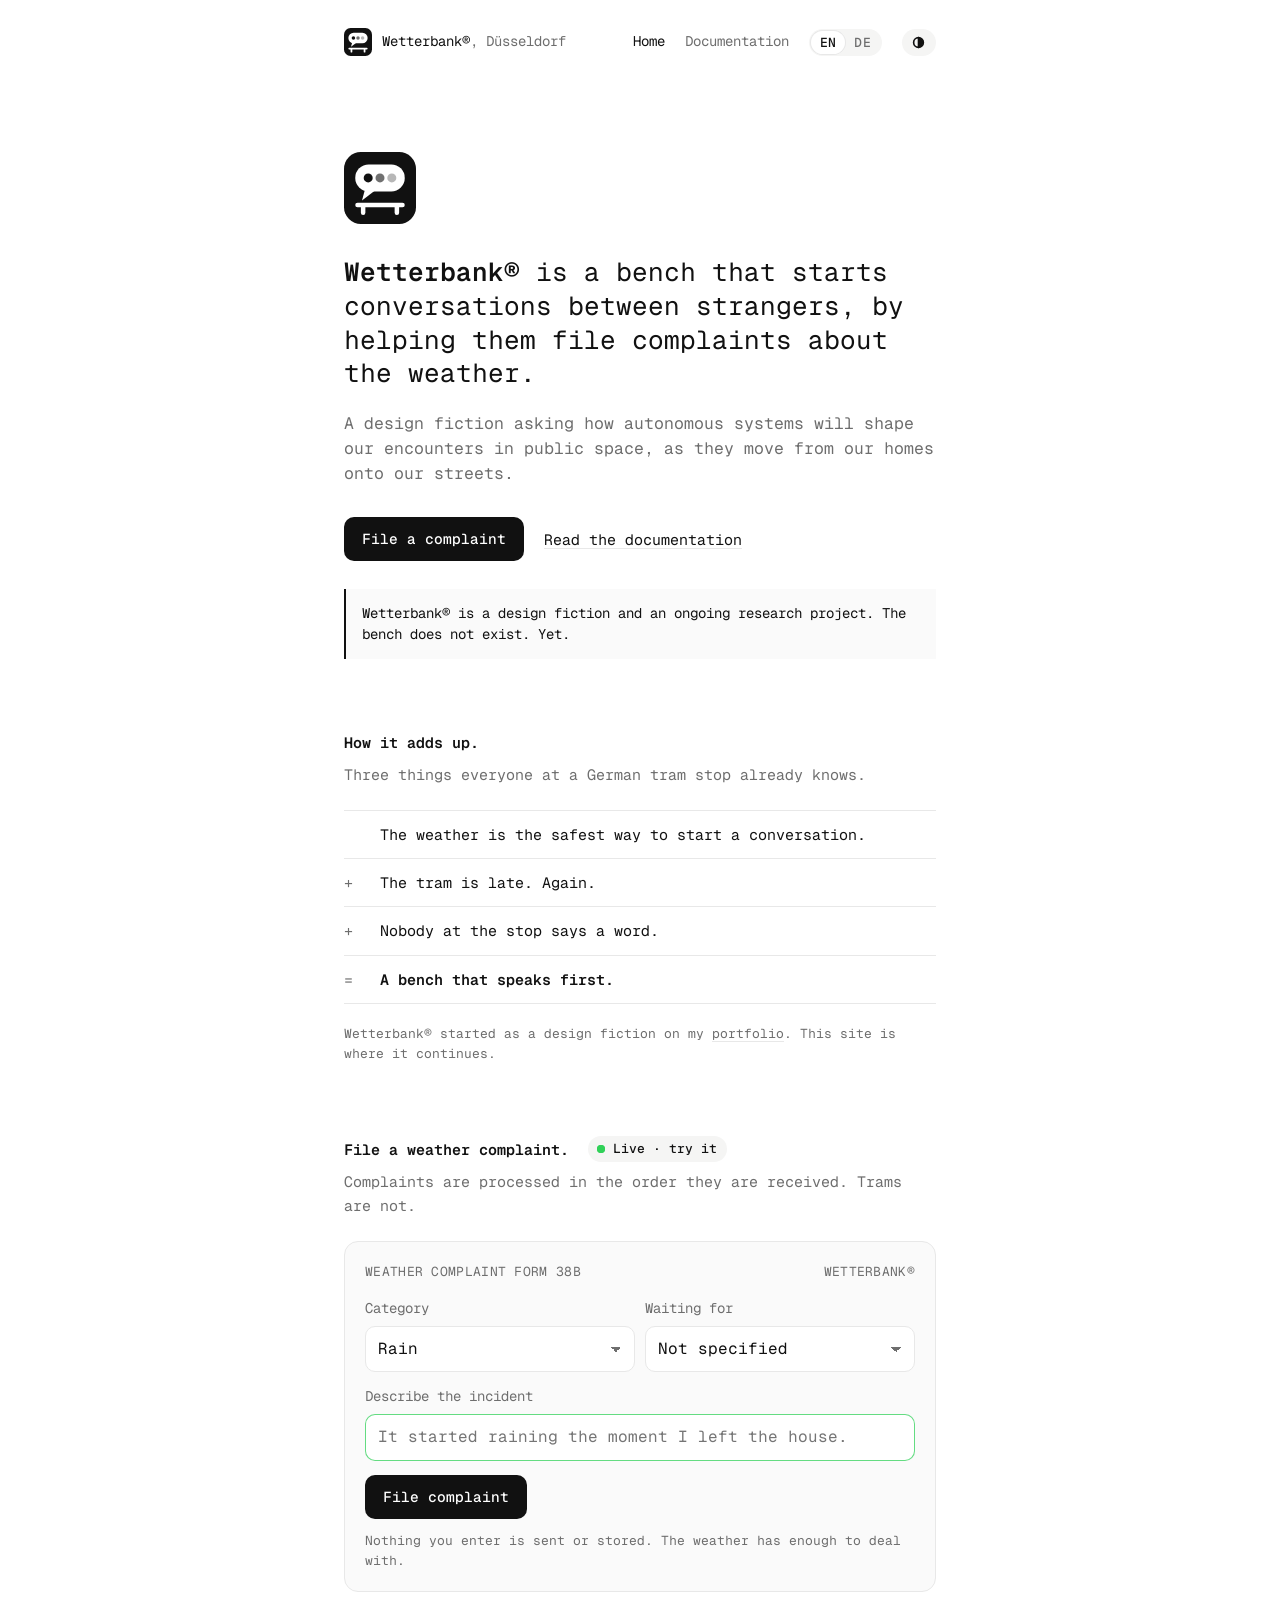
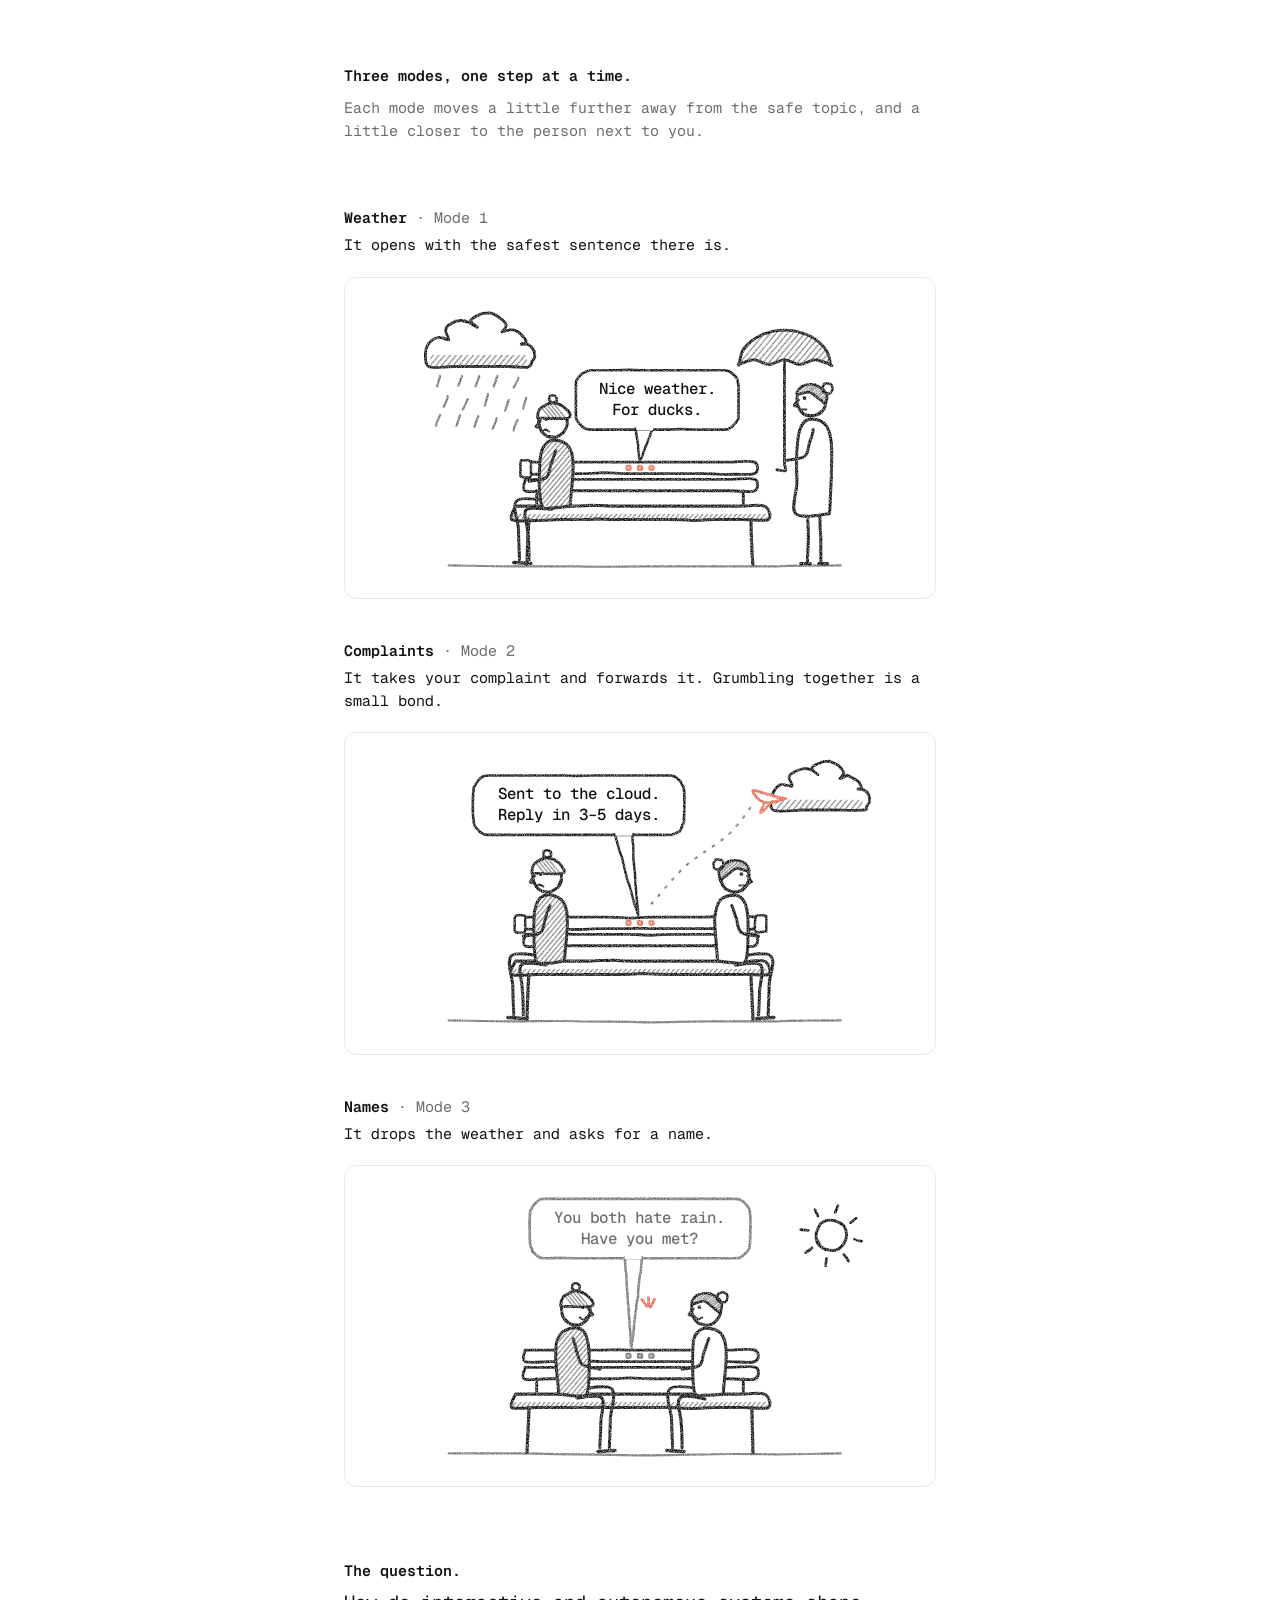
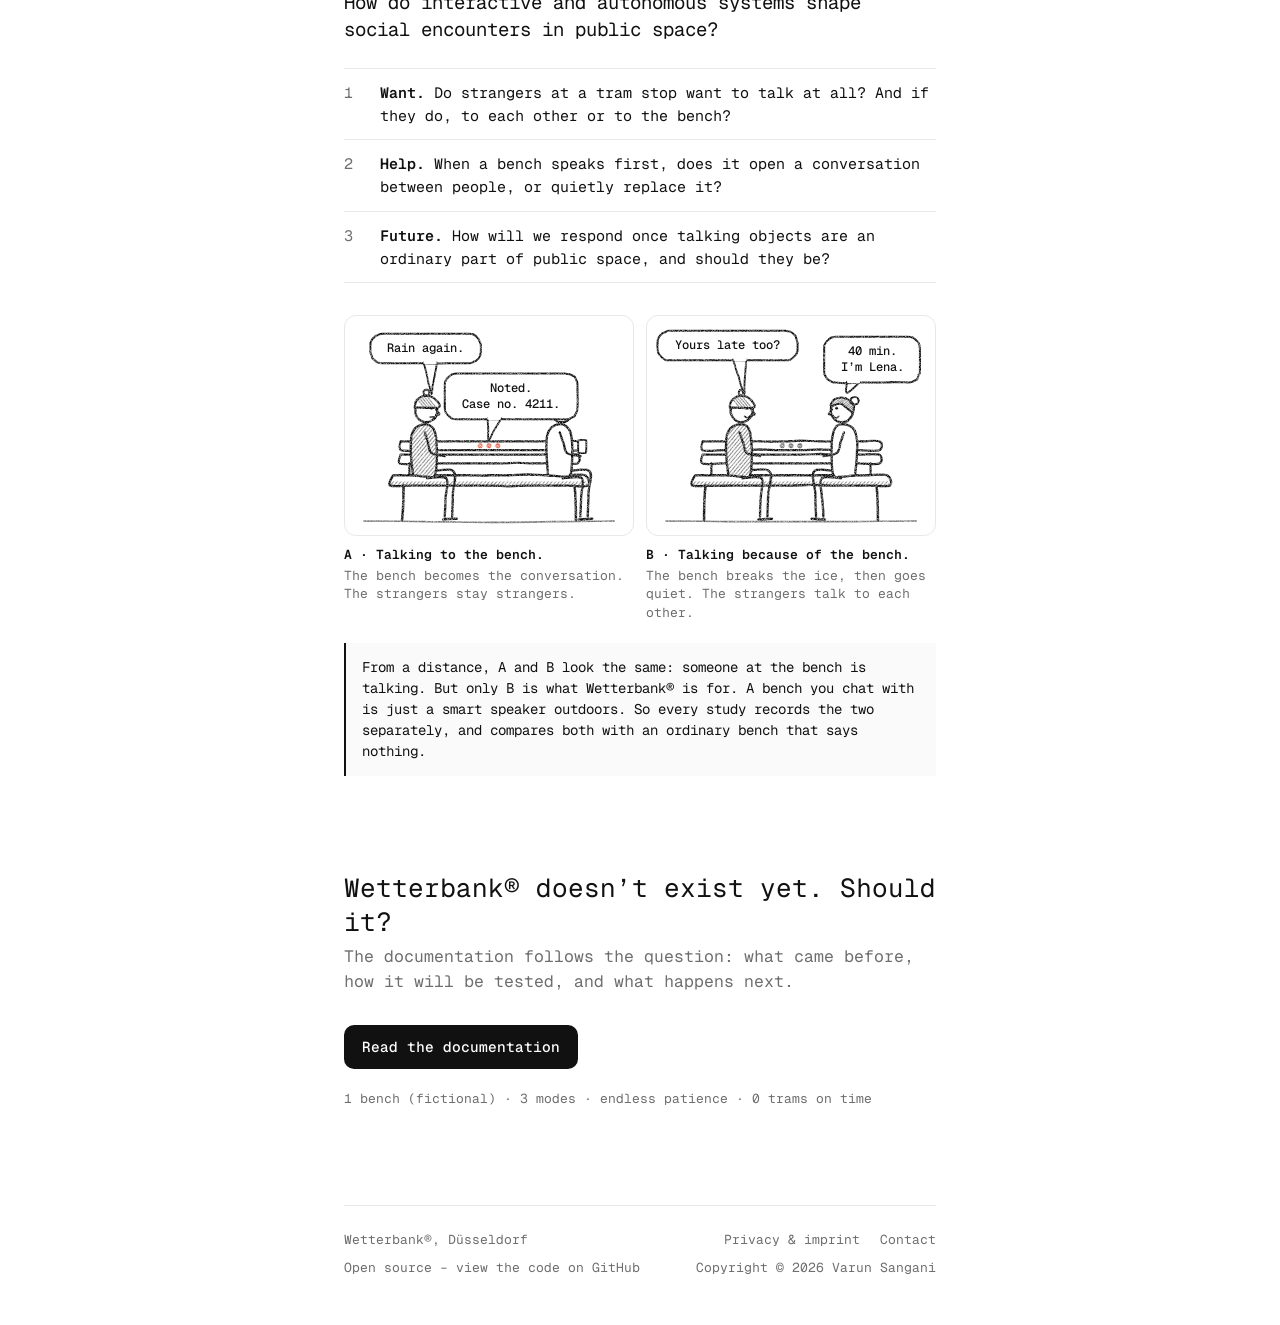
==== commit e597d48e: "Closing stats: endless patience instead of a reply count Co-Authored-By: Claude Opus 5.5 <noreply@an" ====
--- a/index.html
+++ b/index.html
@@ -209,7 +209,7 @@
     <h2>Wetterbank® doesn’t exist yet. Should it?</h2>
     <p class="lede">The documentation follows the question: what came before, how it will be tested, and what happens next.</p>
     <div class="actions"><a class="btn" href="documentation.html">Read the documentation</a></div>
-    <p class="stats">1 bench (fictional) · 3 modes · 76 replies · 0 trams on time</p>
+    <p class="stats">1 bench (fictional) · 3 modes · endless patience · 0 trams on time</p>
   </section>
 </main>
 
